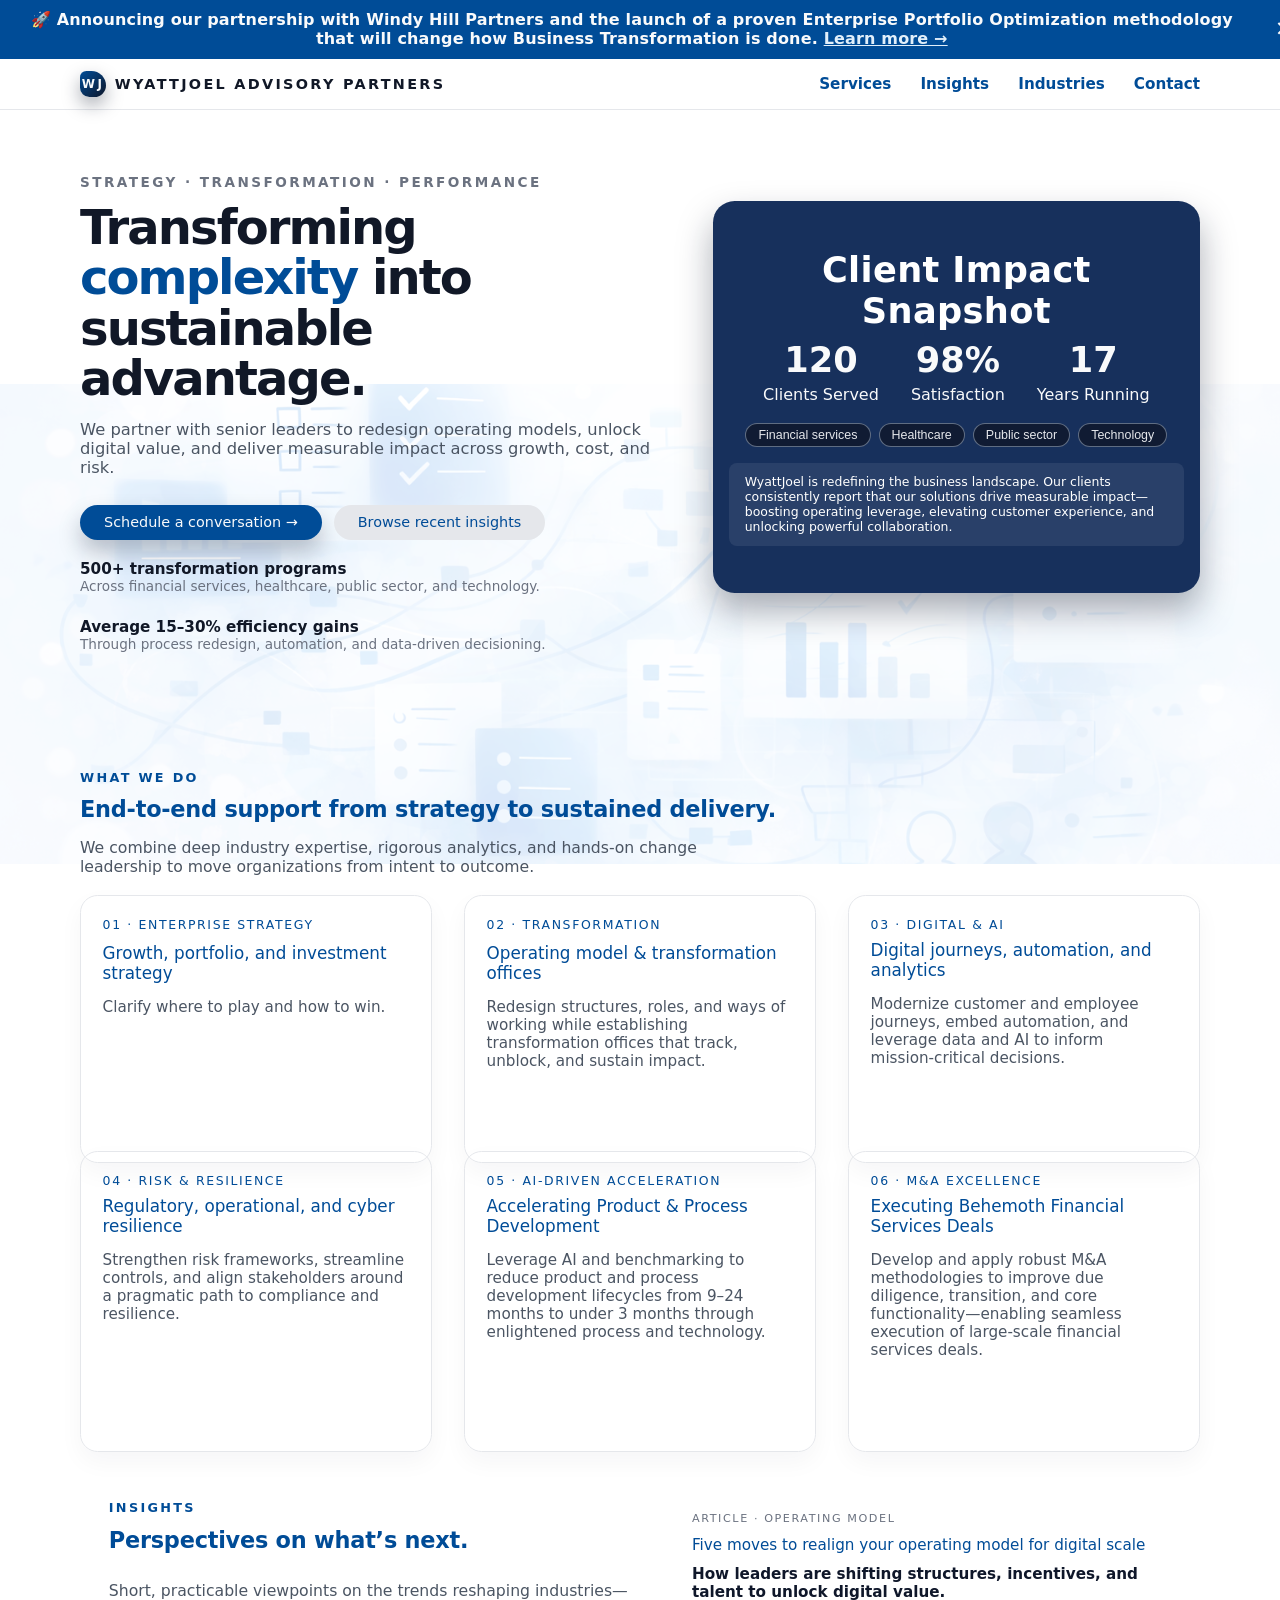
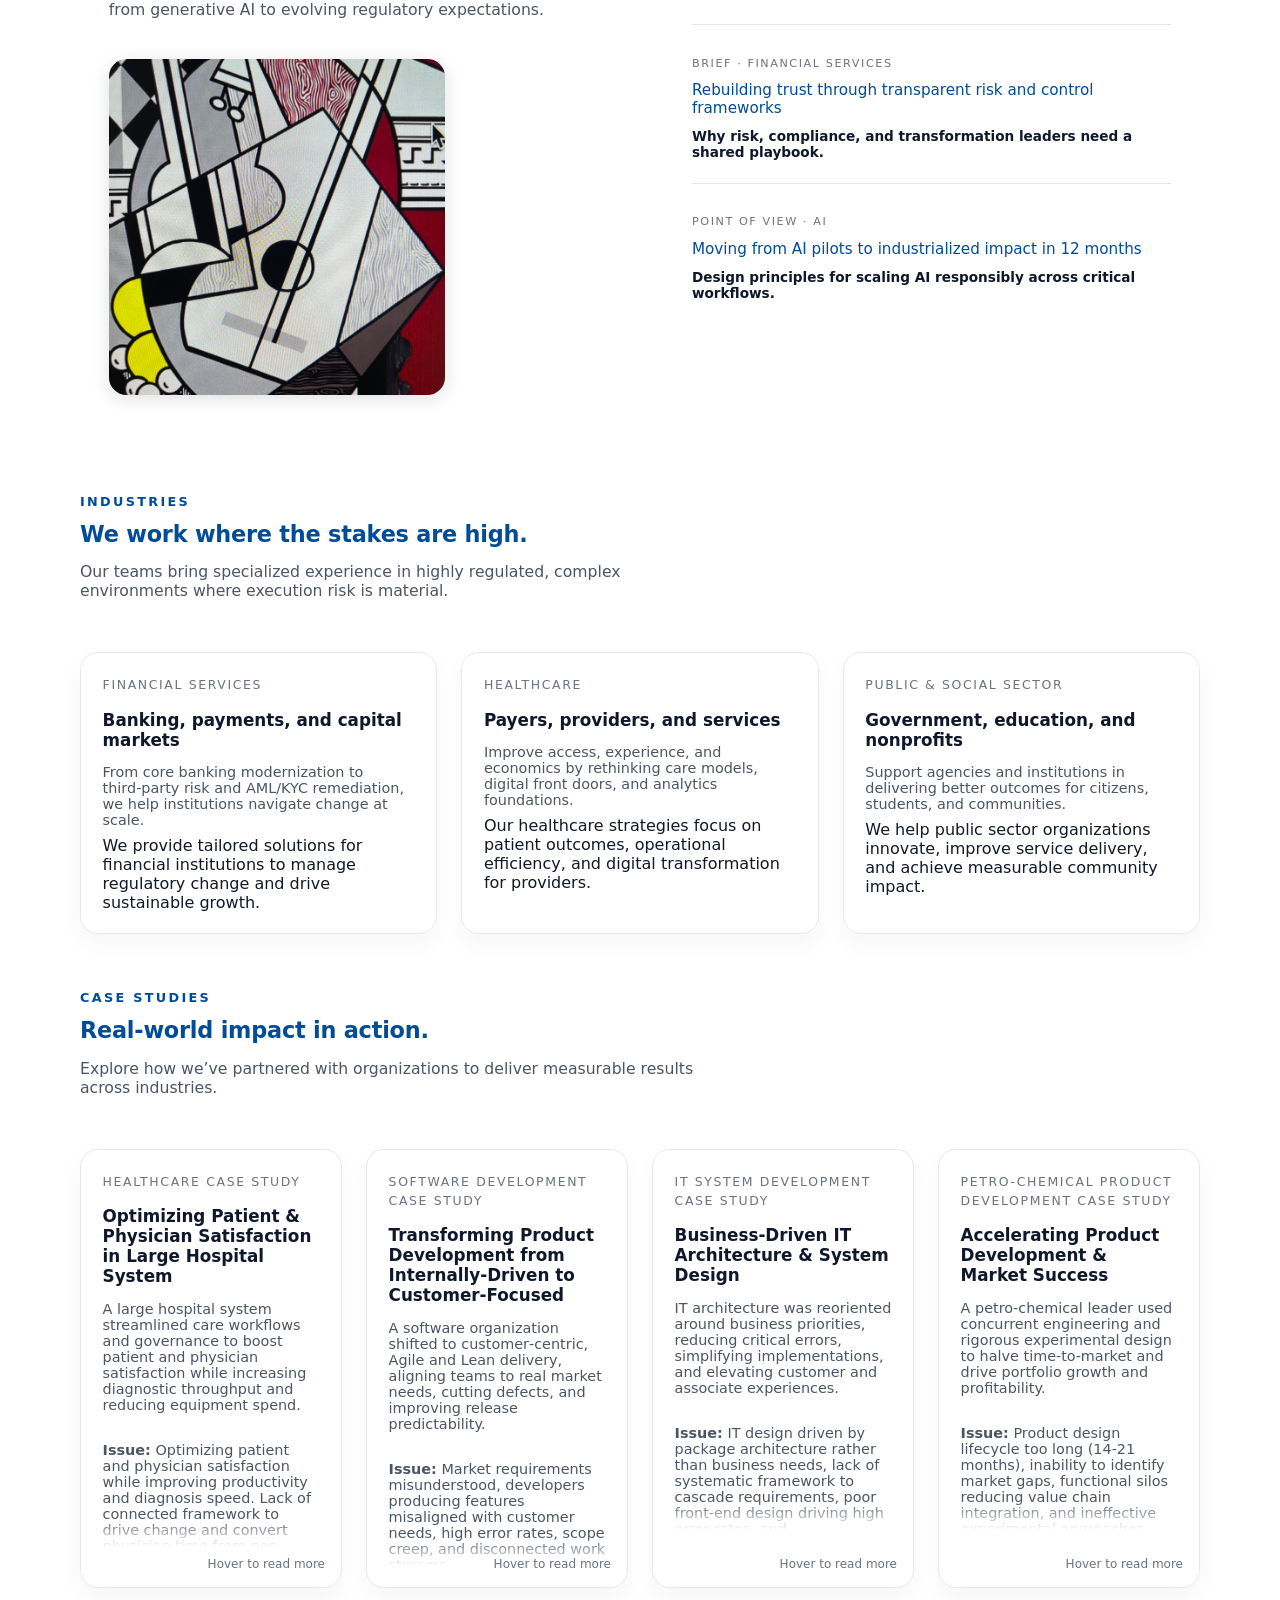
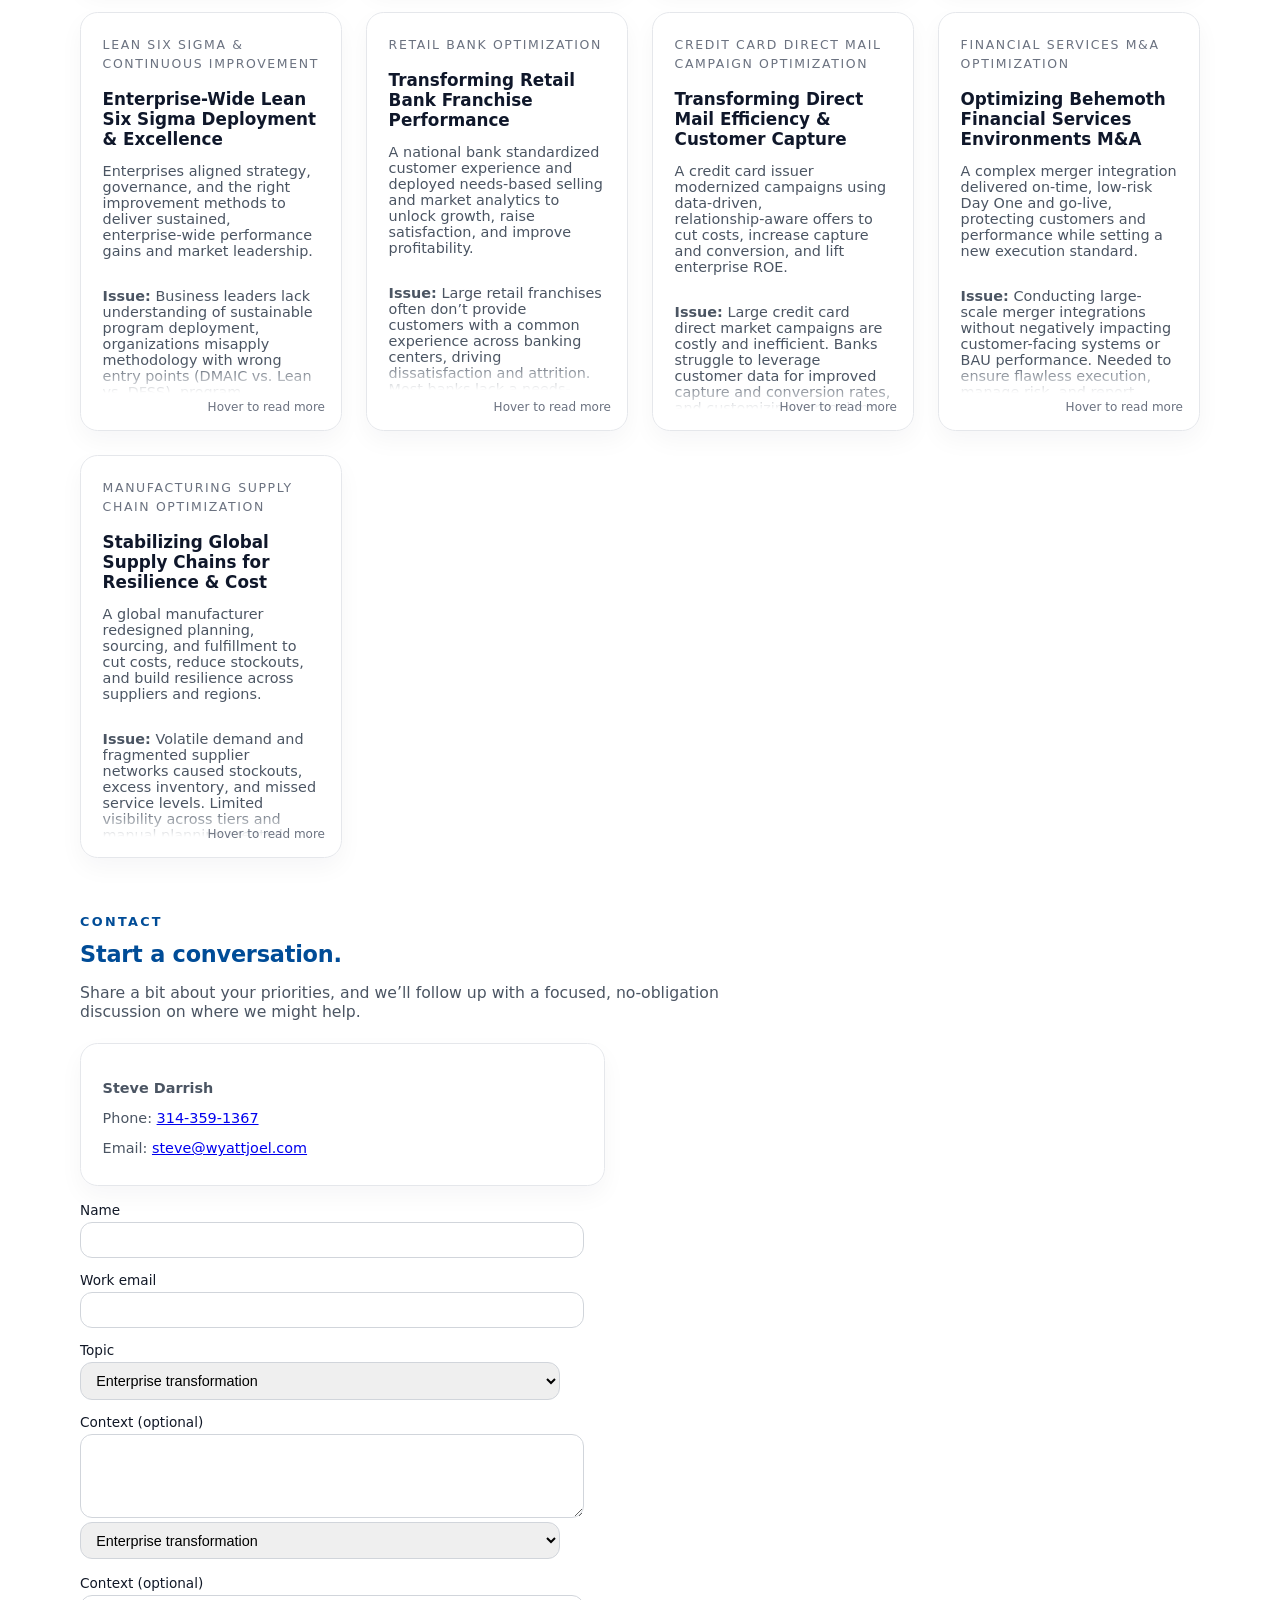
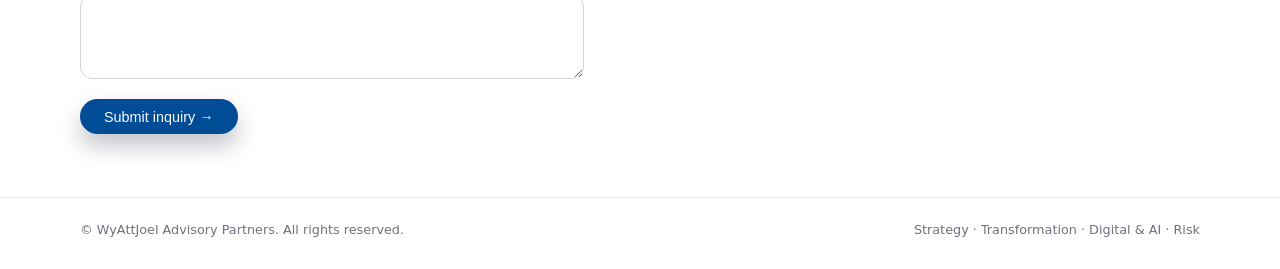
==== docs/index.html @ f2192e4a "Merge pull request #7 from stevedarrish-stack/copilot/find-website-banner Searching for website bann" ====
<!DOCTYPE html>
<html lang="en">
 <head>
 <meta charset="UTF-8" />
  <title>WyAttJoel Advisory Partners</title>
  <meta name="viewport" content="width=device-width, initial-scale=1" />
  <style>
                                                                                          .pill-menu {
                                                                                            position: absolute;
                                                                                            left: 50%;
                                                                                            transform: translateX(-50%);
                                                                                            top: 110%;
                                                                                            min-width: 180px;
                                                                                            max-width: 220px;
                                                                                            width: auto;
                                                                                            background: #e1effa;
                                                                                            color: #17305c;
                                                                                            font-size: 0.85rem;
                                                                                            padding: 0.7rem 1rem;
                                                                                            border-radius: 0.7rem;
                                                                                            box-shadow: 0 4px 16px rgba(15,23,42,0.10);
                                                                                            z-index: 10;
                                                                                            margin-top: 0.3rem;
                                                                                            white-space: normal;
                                                                                            word-break: break-word;
                                                                                            text-align: left;
                                                                                            display: none;
                                                                                          }
                                                                                      .pill-row > div {
                                                                                        position: relative !important;
                                                                                      }
                                          @media (max-width: 800px) {
                                            .client-impact-card {
                                              padding: 0.7rem 0.4rem !important;
                                              max-width: 98vw !important;
                                              font-size: 0.95rem !important;
                                            }
                                            .client-impact-card h2 {
                                              font-size: 1.3rem !important;
                                              margin-bottom: 0.3rem !important;
                                            }
                                            .impact-stats {
                                              gap: 1rem !important;
                                            }
                                            .impact-number {
                                              font-size: 1.3rem !important;
                                            }
                                            .impact-label {
                                              font-size: 0.85rem !important;
                                            }
                                            .client-impact-card p {
                                              font-size: 0.68rem !important;
                                              padding: 0.5rem 0.7rem !important;
                                            }
                                          }
                                      @media (max-width: 800px) {
                                        .nav-inner {
                                          flex-direction: column !important;
                                          align-items: flex-start !important;
                                        }
                                        .brand {
                                          margin-bottom: 0.5rem !important;
                                        }
                                        nav:not(.mobile-nav) {
                                          display: flex !important;
                                          flex-direction: row !important;
                                          width: 100vw !important;
                                          justify-content: flex-start !important;
                                          align-items: center !important;
                                          margin-bottom: 0.5rem !important;
                                          overflow-x: auto !important;
                                          white-space: nowrap !important;
                                          font-size: 0.85rem !important;
                                          padding: 0 0.2rem !important;
                                        }
                                        nav:not(.mobile-nav) a {
                                          display: inline-block !important;
                                          white-space: nowrap !important;
                                          margin-right: 1.1rem !important;
                                          margin-bottom: 0 !important;
                                          font-size: 0.95em !important;
                                        }
                                        nav:not(.mobile-nav) a:last-child {
                                          margin-right: 0 !important;
                                        }
                                        .mobile-nav-btn, .mobile-nav {
                                          display: none !important;
                                        }
                                      }
                                  @media (max-width: 800px) {
                                    .nav-inner {
                                      flex-direction: column !important;
                                      align-items: flex-start !important;
                                    }
                                    .brand {
                                      margin-bottom: 0.5rem !important;
                                    }
                                    .mobile-nav-btn {
                                      display: flex !important;
                                      margin-top: 0.2rem !important;
                                      margin-bottom: 0.7rem !important;
                                      align-self: flex-start !important;
                                      position: relative !important;
                                      z-index: 1101 !important;
                                    }
                                    .nav-inner > nav:not(.mobile-nav) {
                                      display: none !important;
                                    }
                                    .mobile-nav {
                                      display: none !important;
                                      flex-direction: column !important;
                                      width: 100vw !important;
                                      position: absolute !important;
                                      top: 100% !important;
                                      left: 0 !important;
                                      background: #fff !important;
                                      z-index: 1100 !important;
                                      box-shadow: 0 4px 16px rgba(15,23,42,0.10) !important;
                                      padding: 1.2rem 1.5rem 1.5rem 1.5rem !important;
                                    }
                                    .mobile-nav.open {
                                      display: flex !important;
                                    }
                                    .mobile-nav a {
                                      white-space: nowrap !important;
                                      display: block !important;
                                      margin-bottom: 1rem !important;
                                      font-size: 1.1rem !important;
                                    }
                                    .mobile-nav a:last-child {
                                      margin-bottom: 0 !important;
                                    }
                                    .mobile-nav-close {
                                      align-self: flex-end !important;
                                      margin-bottom: 1rem !important;
                                      font-size: 2rem !important;
                                      background: none !important;
                                      border: none !important;
                                      color: #004c97 !important;
                                      cursor: pointer !important;
                                    }
                                  }
                              @media (max-width: 800px) {
                                .nav-inner {
                                  flex-direction: column !important;
                                  align-items: flex-start !important;
                                }
                                .brand {
                                  margin-bottom: 0.5rem;
                                }
                                .mobile-nav-btn {
                                  display: flex !important;
                                  margin-top: 0.2rem;
                                  margin-bottom: 0.7rem;
                                  align-self: flex-start;
                                }
                                nav:not(.mobile-nav) {
                                  display: none !important;
                                }
                                .mobile-nav {
                                  display: flex !important;
                                  flex-direction: column;
                                  width: 100vw;
                                  position: absolute;
                                  top: 100%;
                                  left: 0;
                                  background: #fff;
                                  z-index: 1000;
                                  box-shadow: 0 4px 16px rgba(15,23,42,0.10);
                                  padding: 1.2rem 1.5rem 1.5rem 1.5rem;
                                }
                                .mobile-nav a {
                                  white-space: nowrap;
                                  display: block;
                                  margin-bottom: 1rem;
                                  font-size: 1.1rem;
                                }
                                .mobile-nav a:last-child {
                                  margin-bottom: 0;
                                }
                                .mobile-nav-close {
                                  align-self: flex-end;
                                  margin-bottom: 1rem;
                                  font-size: 2rem;
                                  background: none;
                                  border: none;
                                  color: #004c97;
                                  cursor: pointer;
                                }
                              }
                          @media (max-width: 800px) {
                            .nav-inner {
                              flex-direction: column !important;
                              align-items: flex-start !important;
                            }
                            .brand {
                              margin-bottom: 0.5rem;
                            }
                            .mobile-nav-btn {
                              display: flex !important;
                              margin-top: 0.2rem;
                              margin-bottom: 0.7rem;
                              align-self: flex-start;
                            }
                            nav:not(.mobile-nav) {
                              width: 100%;
                              margin-bottom: 0.5rem;
                            }
                            nav:not(.mobile-nav) a {
                              white-space: nowrap;
                              display: inline-block;
                              margin-right: 1.2rem;
                              margin-bottom: 0;
                            }
                            nav:not(.mobile-nav) a:last-child {
                              margin-right: 0;
                            }
                          }
                      /* Hamburger and mobile nav styles */
                      @media (max-width: 800px) {
                        .mobile-nav-btn {
                          display: flex;
                        }
                        .mobile-nav {
                          display: none;
                        }
                        .mobile-nav.open {
                          display: flex;
                        }
                      }
                      @media (min-width: 801px) {
                        .mobile-nav-btn,
                        .mobile-nav {
                          display: none !important;
                        }
                      }
                      .mobile-nav-btn {
                        display: none;
                        background: none;
                        border: none;
                        position: absolute;
                        right: 1.5rem;
                        top: 1.2rem;
                        z-index: 20;
                        flex-direction: column;
                        justify-content: center;
                        align-items: center;
                        width: 38px;
                        height: 38px;
                        cursor: pointer;
                      }
                      .mobile-nav-btn span {
                        display: block;
                        width: 26px;
                        height: 3px;
                        margin: 4px 0;
                        background: #004c97;
                        border-radius: 2px;
                        transition: 0.2s;
                      }
                      .mobile-nav {
                        display: none;
                        position: fixed;
                        top: 0;
                        right: 0;
                        width: 80vw;
                        max-width: 320px;
                        height: 100vh;
                        background: #fff;
                        box-shadow: -2px 0 18px rgba(15,23,42,0.13);
                        z-index: 100;
                        padding: 2.5rem 1.5rem 1.5rem 2rem;
                        flex-direction: column;
                        gap: 1.5rem;
                        animation: slideInNav 0.22s cubic-bezier(.4,0,.2,1);
                      }
                      .mobile-nav a {
                        color: #004c97;
                        font-size: 1.15rem;
                        font-weight: 600;
                        text-decoration: none;
                        margin-bottom: 1.2rem;
                        display: block;
                      }
                      .mobile-nav-close {
                        position: absolute;
                        top: 1.1rem;
                        right: 1.2rem;
                        background: none;
                        border: none;
                        font-size: 2rem;
                        color: #004c97;
                        cursor: pointer;
                      }
                      @keyframes slideInNav {
                        from { right: -100vw; opacity: 0; }
                        to { right: 0; opacity: 1; }
                      }
                  /* Desktop: Set Pers.jpg to 3.5in x 3.5in in INSIGHTS */
                  @media (min-width: 601px) {
                    .insights-pers-img {
                      width: 3.5in !important;
                      height: 3.5in !important;
                      max-width: 100%;
                      max-height: 100%;
                      border-radius: 1.1rem;
                      object-fit: cover;
                      box-shadow: 0 4px 18px rgba(15,23,42,0.13);
                      display: block;
                      margin-top: 1.1rem;
                      margin-bottom: 0.7rem;
                    }
                  }
              /* Mobile improvements for Client Impact Snapshot */
              @media (max-width: 600px) {
                .client-impact-card {
                  max-width: 380px !important;
                  min-width: 260px !important;
                  width: 90vw !important;
                  margin-left: auto !important;
                  margin-right: auto !important;
                  padding: 0.8rem 0.5rem !important;
                  box-sizing: border-box !important;
                  border-radius: 1.35rem !important;
                }
                .client-impact-card h2 {
                  font-size: 1.3rem !important;
                  padding: 0 0.2rem !important;
                }
                .impact-stats {
                  flex-direction: row !important;
                  gap: 1rem !important;
                  justify-content: center !important;
                  align-items: flex-start !important;
                }
                .pill-row {
                  flex-wrap: nowrap !important;
                  gap: 0.18rem !important;
                  justify-content: center !important;
                  overflow-x: auto !important;
                }
                .pill {
                  min-width: 60px !important;
                  max-width: 90px !important;
                  font-size: 0.62rem !important;
                  padding: 0.11rem 0.32rem !important;
                }
                .client-impact-card p,
                .client-impact-card .impact-label,
                .client-impact-card .impact-number {
                  font-size: 0.95rem !important;
                }
                .client-impact-card p:last-child {
                  font-size: 0.68rem !important;
                  line-height: 1.2 !important;
                  margin-top: 0.5rem !important;
                }
              }
          /* WHAT WE DO hover popup: match INSIGHTS style exactly */
          .whatwedo-hover-popup {
            display: none;
            position: absolute;
            left: 0;
            top: 100%;
            width: 100%;
            background: transparent;
            color: #17305c;
            font-size: 0.85rem;
            font-family: 'Inter', 'Segoe UI', Arial, sans-serif;
            font-weight: 400;
            padding: 0.7rem 1rem;
            border-radius: 0.7rem;
            box-shadow: 0 4px 16px rgba(15,23,42,0.10);
            z-index: 2;
            margin-top: 0.3rem;
            white-space: normal;
            word-break: break-word;
            text-align: left;
            text-transform: none !important;
            /* Remove all-caps, force sentence case */
            letter-spacing: normal !important;
          }
          .hover-col:hover .whatwedo-hover-popup,
          .hover-col:focus-within .whatwedo-hover-popup {
            display: block;
          }
      </footer>
          margin-top: 0.2rem;
        }
        .impact-actions {
          display: flex;
          gap: 1rem;
          margin-bottom: 1.1rem;
        }
        .impact-btn {
          background: #17305c;
          color: #f9fafb;
          border: none;
          border-radius: 0.7rem;
          padding: 0.6rem 1.2rem;
          font-size: 1rem;
          font-weight: 500;
          cursor: pointer;
          transition: background 0.15s;
          white-space: nowrap;
        }
        .impact-btn:hover, .impact-btn:focus {
          background: #25447a;
        }
        .client-impact-card p {
          font-size: 1rem;
          margin: 0.5rem 0 0 0;
          color: #e0eaff;
        }
    body {
      margin: 0;
      font-family: system-ui, -apple-system, BlinkMacSystemFont, "Segoe UI", sans-serif;
      background: transparent;
      color: #111827;
      -webkit-font-smoothing: antialiased;
    }
    /* Removed animated gradient background */
    header {
      position: sticky;
      top: 0;
      background: rgba(255,255,255,0.96);
      backdrop-filter: blur(12px);
      border-bottom: 1px solid #e5e7eb;
      z-index: 10;
    }
    .nav-inner {
      max-width: 1120px;
      margin: 0 auto;
      padding: 0.75rem 1.5rem;
      display: flex;
      justify-content: space-between;
      align-items: center;
      gap: 1rem;
    }






















    
    .brand {
      display: flex;
      align-items: center;
      gap: 0.55rem;
      font-size: 0.9rem;
      font-weight: 600;
      letter-spacing: .16em;
      text-transform: uppercase;
    }
    .brand-mark {
      width: 26px;
      height: 26px;
      border-radius: 30% 70% 55% 45%;
      background: linear-gradient(135deg, #004c97, #0f172a);
      display: flex;
      justify-content: center;
      align-items: center;
      color: #f9fafb;
      font-size: 0.75rem;
      font-weight: 700;
      box-shadow: 0 8px 18px rgba(15,23,42,0.35);
    }
    nav a {
      margin-left: 1.5rem;
      font-size: 0.95rem;
      color: #6b7280;
      text-decoration: none;
      position: relative;
      padding-bottom: 0.15rem;
    }
    nav a::after {
      content: "";
      position: absolute;
      left: 0; right: 0; bottom: 0;
      height: 2px;
      border-radius: 999px;
      background: #004c97;
      transform: scaleX(0);
      transform-origin: center;
      transition: transform 0.18s ease-out;
    }
    nav a:hover::after {
      transform: scaleX(1);
    }
    .shell {
      max-width: 1120px;
      margin: 0 auto;
      padding: 2.5rem 1.5rem 0.9rem;
    }
    .hero {
      display: grid;
      grid-template-columns: minmax(0, 3fr) minmax(260px, 2.5fr);
      gap: 3rem;
      align-items: center;
      margin-top: 1.5rem;
      margin-bottom: 0.06rem;
    }
    .eyebrow {
      font-size: 0.85rem;
      text-transform: uppercase;
      letter-spacing: .18em;
      color: #6b7280;
      margin-bottom: 0.75rem;
      font-weight: 600;
    }
    h1 {
      font-size: clamp(2.3rem, 4vw, 3rem);
      line-height: 1.05;
      letter-spacing: -0.04em;
      margin: 0 0 1rem;
    }
    h1 span {
      color: #004c97;
    }
    .hero p {
      color: #4b5563;
      font-size: 1.02rem;
      max-width: 36rem;
      margin-bottom: 1.75rem;
    }
    .btn-row {
      display: flex;
      flex-wrap: wrap;
      gap: 0.75rem;
      margin-bottom: 1.25rem;
    }
    .btn {
      border-radius: 999px;
      border: none;
      padding: 0.6rem 1.5rem;
      font-size: 0.9rem;
      font-weight: 500;
      cursor: pointer;
      display: inline-flex;
      align-items: center;
      gap: 0.35rem;
      transition: transform 0.12s ease-out, box-shadow 0.12s ease-out, background 0.12s ease-out;
      text-decoration: none;
    }
    .btn-primary {
      background: #004c97;
      color: #f9fafb;
      box-shadow: 0 12px 22px rgba(15,23,42,0.25);
    }
    .btn-primary:hover {
      transform: translateY(-1px);
      box-shadow: 0 18px 30px rgba(15,23,42,0.3);
      background: #00376f;
    }
    .btn-outline {
      background: transparent;
      border: 1px solid #cbd5e1;
      color: #111827;
    }
    .btn-outline:hover {
      background: #e5f0ff;
      border-color: #93c5fd;
      transform: translateY(-1px);
    }
    .hero-meta {
      display: flex;
      flex-wrap: wrap;
      gap: 1.5rem;
      font-size: 0.85rem;
      color: #6b7280;
    }
    .hero-meta strong {
      display: block;
      color: #111827;
      font-size: 0.95rem;
    }
    .hero-card {
      background: radial-gradient(circle at top, #e1effa 0, transparent 55%), #020617;
      color: #e5e7eb;
      border-radius: 1.35rem;
      padding: 1.75rem 1.6rem;
      box-shadow: 0 18px 35px rgba(15,23,42,0.35);
    }
    .hero-card h2 {
      font-size: 1.1rem;
      margin-bottom: 0.5rem;
      letter-spacing: .16em;
      text-transform: uppercase;
      color: #0f172a;
    }
    .hero-card-main {
      margin-bottom: 1rem;
    }
    .hero-card-main strong {
      font-size: 1.9rem;
      display: block;
      letter-spacing: -0.03em;
    }
    .hero-card-main span {
      font-size: 0.9rem;
      color: #9ca3af;
    }
    .pill-row {
      display: flex;
      flex-wrap: wrap;
      gap: 0.55rem;
      margin: 0.75rem 0 1.25rem;
    }
    .pill {
      border-radius: 999px;
      border: 1px solid rgba(148,163,184,0.6);
      padding: 0.25rem 0.75rem;
      font-size: 0.78rem;
      color: #e5e7eb;
      background: rgba(15,23,42,0.8);
    }
    .card-grid {
      display: grid;
      grid-template-columns: repeat(auto-fit, minmax(230px, 1fr));
      gap: 1.5rem;
      margin-top: 3.25rem;
    }
    .section-label {
      font-size: 0.8rem;
      letter-spacing: .18em;
      text-transform: uppercase;
      color: #6b7280;
      margin-bottom: 0.75rem;
      font-weight: 600;
    }
    .section-title {
      font-size: 1.4rem;
      margin-bottom: 0.75rem;
      letter-spacing: -0.01em;
      color: #004c97;
      font-weight: bold;
    }
    .section-lead {
      font-size: 0.98rem;
      color: #4b5563;
      max-width: 40rem;
      margin-bottom: 1.4rem;
    }
    .card {
      border-radius: 1.1rem;
      border: 1px solid #e5e7eb;
      padding: 1.3rem 1.35rem;
      background: transparent;
      box-shadow: 0 10px 24px rgba(15,23,42,0.04);
    }
    .card.case-study {
      position: relative;
      overflow: hidden;
      cursor: default;
    }
    .card.case-study .case-body {
      max-height: 7.5rem;
      overflow: hidden;
      transition: max-height 0.2s ease;
      -webkit-mask-image: linear-gradient(to bottom, black 75%, transparent 100%);
      mask-image: linear-gradient(to bottom, black 75%, transparent 100%);
    }
    .card.case-study:hover .case-body,
    .card.case-study:focus-within .case-body {
      max-height: none;
      -webkit-mask-image: none;
      mask-image: none;
    }
    .card.case-study .hover-indicator {
      position: absolute;
      right: 1rem;
      bottom: 1rem;
      font-size: 0.75rem;
      color: #6b7280;
    }
    .card h3 {
      font-size: 1.05rem;
      margin-bottom: 0.4rem;
      color: #0f172a;
    }
    .card p {
      font-size: 0.9rem;
      color: #4b5563;
      margin-bottom: 0.5rem;
    }
    .card span {
      font-size: 0.78rem;
      text-transform: uppercase;
      letter-spacing: .13em;
      color: #6b7280;
    }
    .insights {
      margin-top: 3.75rem;
      border-radius: 1.35rem;
      background: transparent;
      padding: 2rem 1.8rem;
    }
    .insights-grid {
      display: grid;
      grid-template-columns: minmax(0, 2.3fr) minmax(0, 2fr);
      gap: 2rem;
      align-items: flex-start;
    }
    .insight-item {
      padding: 0.75rem 0;
      border-bottom: 1px solid #e5e7eb;
      position: relative;
    }
    .insight-hover-desc {
      display: none;
      position: absolute;
      left: 0;
      top: 100%;
      width: 100%;
      background: #e1effa;
      color: #17305c;
      font-size: 0.85rem;
      padding: 0.7rem 1rem;
      border-radius: 0.7rem;
      box-shadow: 0 4px 16px rgba(15,23,42,0.10);
      z-index: 2;
      margin-top: 0.3rem;
      white-space: normal;
      word-break: break-word;
      text-align: left;
    }
    .insight-item:hover .insight-hover-desc,
    .insight-item:focus-within .insight-hover-desc {
      display: block;
    }
          .whatwedo-hover-popup {
            display: none !important;
            position: absolute !important;
            left: 0 !important;
            top: 100% !important;
            width: 100% !important;
            background: #e1effa !important;
            color: #17305c !important;
            font-size: 0.85rem !important;
            padding: 0.7rem 1rem !important;
            border-radius: 0.7rem !important;
            box-shadow: 0 4px 16px rgba(15,23,42,0.10) !important;
            z-index: 2 !important;
            margin-top: 0.3rem !important;
            white-space: normal !important;
            word-break: break-word !important;
            text-align: left !important;
            text-transform: none !important;
        }
        .hover-col:hover .whatwedo-hover-popup,
        .hover-col:focus-within .whatwedo-hover-popup {
            display: block !important;
        }
      text-align: left;
    }
    .industry-card:hover .industry-hover-desc,
    .industry-card:focus-within .industry-hover-desc {
      display: block;
    }
    .insight-item:last-child {
      border-bottom: none;
    }
    .insight-tag {
      font-size: 0.7rem;
      text-transform: uppercase;
      letter-spacing: .14em;
      color: #6b7280;
      margin-bottom: 0.2rem;
    }
    .insight-item h4 {
      font-size: 0.95rem;
      margin: 0 0 0.15rem;
      color: #0f172a;
    }
    .insight-item p {
      font-size: 0.85rem;
      color: #6b7280;
      margin: 0;
    }
    footer {
      border-top: 1px solid #e5e7eb;
      padding: 1.5rem 1.5rem 2rem;
      font-size: 0.8rem;
      color: #6b7280;
      margin-top: 3rem;
    }
    footer .footer-inner {
      max-width: 1120px;
      margin: 0 auto;
      display: flex;
      flex-wrap: wrap;
      justify-content: space-between;
      gap: 1rem;
      align-items: center;
    }
    @media (max-width: 800px) {
      .hero {
        grid-template-columns: minmax(0, 1fr);
      }
    }
  </style>
</head>
<body>
  <!-- New Product Announcement Banner -->
  <div id="announcement-banner" style="width:100%; background:#004c97; color:#f9fafb; text-align:center; padding:0.65rem 1rem; font-size:1rem; font-weight:600; letter-spacing:0.01em; position:relative; z-index:1000; display:flex; align-items:center; justify-content:center; gap:1rem;">
    <span>🚀 <strong>Announcing our partnership with Windy Hill Partners</strong> and the launch of a proven Enterprise Portfolio Optimization methodology that will change how Business Transformation is done. <a href="#contact" style="color:#e1effa; text-decoration:underline; font-weight:700;">Learn more →</a></span>
    <button onclick="document.getElementById('announcement-banner').style.display='none'" aria-label="Dismiss announcement" style="background:none; border:none; color:#f9fafb; font-size:1.3rem; cursor:pointer; line-height:1; padding:0 0.2rem; margin-left:0.5rem;">✕</button>
  </div>
  <!-- Background banner: image.png, 4in from top, 5in tall, full width, less vivid -->
  <div style="position:fixed; top:4in; left:0; width:100vw; height:5in; overflow:hidden; z-index:-1;">
    <img src="image.png" alt="Background Banner" style="width:100vw; height:5in; object-fit:cover; display:block; opacity:0.21;">
    <div style="position:absolute; top:0; left:0; width:100%; height:100%; background:white; opacity:0.18;"></div>
  </div>
<header>
  <div class="nav-inner" style="position:relative;">
    <div class="brand">
      <div class="brand-mark">WJ</div>
      WyattJoel Advisory Partners
    </div>
    <nav class="main-nav">
      <a href="#services" style="color:#004c97; font-weight:bold;">Services</a>
      <a href="#insights" style="color:#004c97; font-weight:bold;">Insights</a>
      <a href="#industries" style="color:#004c97; font-weight:bold;">Industries</a>
      <a href="#contact" style="color:#004c97; font-weight:bold;">Contact</a>
    </nav>
  </div>
</header>

<main class="shell">
  <section class="hero">
    <div>
      <div class="eyebrow">Strategy · Transformation · Performance</div>
      <h1>Transforming <span>complexity</span> into sustainable advantage.</h1>
      <p>
        We partner with senior leaders to redesign operating models, unlock digital value,
        and deliver measurable impact across growth, cost, and risk.
      </p>
      <div class="btn-row">
        <a href="#contact" class="btn btn-primary" style="background:#004c97; color:#f9fafb; border:none;">Schedule a conversation →</a>
        <a href="#insights" class="btn btn-outline" style="background:#e5e7eb; color:#004c97; border:none;">Browse recent insights</a>
      </div>
      <div class="hero-meta">
        <div>
          <strong>500+ transformation programs</strong>
          Across financial services, healthcare, public sector, and technology.
        </div>
        <div>
          <strong>Average 15–30% efficiency gains</strong>
          Through process redesign, automation, and data-driven decisioning.
        </div>
      </div>
    </div>
    <div class="client-impact-card" style="background: #17305c; color: #f9fafb; border-radius: 1.35rem; padding: 1.2rem 1rem; box-shadow: 0 18px 35px rgba(15,23,42,0.35); margin-bottom:2rem; text-align:center; max-width:540px; margin-left:auto; margin-right:auto; opacity:1;">
      <h2 style="text-align:center; font-size:2.2rem; margin-bottom:0.5rem; color:#e5e7eb; font-weight:700; background:transparent; letter-spacing:0.01em; filter:brightness(2.2);">Client Impact Snapshot</h2>
      <div class="impact-stats" style="display:flex; justify-content:center; gap:2rem; margin-bottom:1.2rem; text-align:center;">
        <div>
          <span class="impact-number" style="font-size:2.2rem; font-weight:700; display:block;">120</span>
          <span class="impact-label" style="display:block; font-size:1rem; margin-top:0.3rem;">Clients Served</span>
        </div>
        <div>
          <span class="impact-number" style="font-size:2.2rem; font-weight:700; display:block;">98%</span>
          <span class="impact-label" style="display:block; font-size:1rem; margin-top:0.3rem;">Satisfaction</span>
        </div>
        <div>
          <span class="impact-number" style="font-size:2.2rem; font-weight:700; display:block;">17</span>
          <span class="impact-label" style="display:block; font-size:1rem; margin-top:0.3rem;">Years Running</span>
        </div>
      </div>
        <div class="pill-row" style="display:flex; gap:0.5rem; justify-content:center; align-items:flex-start; flex-wrap:nowrap; margin-bottom:0.7rem; position:relative;">
          <div style="display:flex; flex-direction:column; align-items:center; position:relative;">
            <button class="pill" aria-haspopup="true" aria-expanded="false" aria-controls="pill-menu-1" tabindex="0" type="button">Financial services</button>
            <span class="pill-menu" id="pill-menu-1" role="menu" aria-label="Financial services details" style="display:none; position:absolute; left:50%; transform:translateX(-50%); top:110%; min-width:180px; max-width:220px; width:auto; background:#e1effa; color:#17305c; font-size:0.85rem; padding:0.7rem 1rem; border-radius:0.7rem; box-shadow:0 4px 16px rgba(15,23,42,0.10); z-index:10; margin-top:0.3rem; white-space:normal; word-break:break-word; text-align:left;">We help banks, insurers, and asset managers modernize operations, manage risk, and drive growth through digital transformation and regulatory expertise.</span>
          </div>
          <div style="display:flex; flex-direction:column; align-items:center; position:relative;">
            <button class="pill" aria-haspopup="true" aria-expanded="false" aria-controls="pill-menu-2" tabindex="0" type="button">Healthcare</button>
            <span class="pill-menu" id="pill-menu-2" role="menu" aria-label="Healthcare details" style="display:none; position:absolute; left:50%; transform:translateX(-50%); top:110%; min-width:180px; max-width:220px; width:auto; background:#e1effa; color:#17305c; font-size:0.85rem; padding:0.7rem 1rem; border-radius:0.7rem; box-shadow:0 4px 16px rgba(15,23,42,0.10); z-index:10; margin-top:0.3rem; white-space:normal; word-break:break-word; text-align:left;">Our healthcare work improves patient outcomes, streamlines care delivery, and enables providers to leverage data and technology for better results.</span>
          </div>
          <div style="display:flex; flex-direction:column; align-items:center; position:relative;">
            <button class="pill" aria-haspopup="true" aria-expanded="false" aria-controls="pill-menu-3" tabindex="0" type="button">Public sector</button>
            <span class="pill-menu" id="pill-menu-3" role="menu" aria-label="Public sector details" style="display:none; position:absolute; left:50%; transform:translateX(-50%); top:110%; min-width:180px; max-width:220px; width:auto; background:#e1effa; color:#17305c; font-size:0.85rem; padding:0.7rem 1rem; border-radius:0.7rem; box-shadow:0 4px 16px rgba(15,23,42,0.10); z-index:10; margin-top:0.3rem; white-space:normal; word-break:break-word; text-align:left;">We support government, education, and nonprofits in delivering better outcomes for citizens, students, and communities through innovation and efficiency.</span>
          </div>
          <div style="display:flex; flex-direction:column; align-items:center; position:relative;">
            <button class="pill" aria-haspopup="true" aria-expanded="false" aria-controls="pill-menu-4" tabindex="0" type="button">Technology</button>
            <span class="pill-menu" id="pill-menu-4" role="menu" aria-label="Technology details" style="display:none; position:absolute; left:50%; transform:translateX(-50%); top:110%; min-width:180px; max-width:220px; width:auto; background:#e1effa; color:#17305c; font-size:0.85rem; padding:0.7rem 1rem; border-radius:0.7rem; box-shadow:0 4px 16px rgba(15,23,42,0.10); z-index:10; margin-top:0.3rem; white-space:normal; word-break:break-word; text-align:left;">Our technology practice helps organizations harness automation, analytics, and AI to unlock new value, improve performance, and stay ahead of change.</span>
          </div>
        </div>
      <p style="font-size:0.78rem; margin-top:1rem; color:#fff; background:rgba(255,255,255,0.08); border-radius:0.5rem; padding:0.7rem 1rem; text-align:left; font-weight:400;">
        <span>WyattJoel is redefining the business landscape. Our clients consistently report that our solutions drive measurable impact—boosting operating leverage, elevating customer experience, and unlocking powerful collaboration.</span>
      </p>
</div>
      </p>
    </aside>
  </section>

  <section id="services" style="margin-top:1.6rem;">
    <div class="section-label" style="margin-bottom:0.7rem; color:#004c97; font-weight:bold;">WHAT WE DO</div>
    <div class="section-title" style="margin-bottom:0.7rem;">End‑to‑end support from strategy to sustained delivery.</div>
    <p class="section-lead" style="margin-bottom:1.2rem;">
      We combine deep industry expertise, rigorous analytics, and hands‑on change leadership
      to move organizations from intent to outcome.
    </p>
    <div style="display:flex; flex-wrap:wrap; gap:2rem; margin-bottom:2.2rem;">
      <div style="flex:1; min-width:280px; max-width:400px;">
        <article class="card" style="height:100%; margin-bottom:1.2rem;">
          <span style="margin-bottom:0.7rem; display:block; color:#004c97; font-weight:normal;">01 · <span style="color:#004c97; font-weight:normal;">Enterprise strategy</span></span>
          <h3 style="margin-top:0; margin-bottom:0.7rem; color:#004c97; font-weight:normal;">Growth, portfolio, and investment strategy</h3>
          <div class="hover-col" style="position:relative; cursor:pointer; max-width:320px; margin:0 auto; margin-bottom:0.5rem; text-align:left;">
            <span class="whatwedo-hover-popup">Align leadership on direction, and build executable roadmaps anchored in tangible value.</span>
            <p style="margin-bottom:0; font-size:0.95rem; max-width:320px; white-space:normal; overflow-wrap:break-word; text-align:left;">Clarify where to play and how to win.</p>
            <script>document.currentScript.parentElement.onmouseover=function(){this.querySelector('.insight-hover-desc').style.display='block'};document.currentScript.parentElement.onmouseout=function(){this.querySelector('.insight-hover-desc').style.display='none'};</script>
          </div>
        </article>
      </div>
      <div style="flex:1; min-width:280px; max-width:400px;">
        <article class="card" style="height:100%; margin-bottom:1.2rem;">
          <span style="margin-bottom:0.7rem; display:block; color:#004c97; font-weight:normal;">02 · <span style="color:#004c97; font-weight:normal;">Transformation</span></span>
          <h3 style="margin-top:0; margin-bottom:0.7rem; color:#004c97; font-weight:normal;">Operating model & transformation offices</h3>
          <div class="hover-col" style="position:relative; cursor:pointer; max-width:320px; margin:0 auto; margin-bottom:0.5rem; text-align:left;">
            <span class="whatwedo-hover-popup">Transformation offices help sustain impact and unblock progress.</span>
            <p style="font-size:0.95rem; max-width:320px; white-space:normal; overflow-wrap:break-word; margin-bottom:0.5rem; text-align:left;">Redesign structures, roles, and ways of working while establishing transformation offices that track, unblock, and sustain impact.</p>
            <script>document.currentScript.parentElement.onmouseover=function(){this.querySelector('.insight-hover-desc').style.display='block'};document.currentScript.parentElement.onmouseout=function(){this.querySelector('.insight-hover-desc').style.display='none'};</script>
          </div>
        </article>
      </div>
      <div style="flex:1; min-width:280px; max-width:400px;">
        <article class="card" style="height:100%; margin-bottom:1.2rem;">
          <span style="margin-bottom:0.5rem; display:block; color:#004c97; font-weight:normal;">03 · <span style="color:#004c97; font-weight:normal;">Digital & AI</span></span>
          <h3 style="margin-top:0; margin-bottom:0.5rem; color:#004c97; font-weight:normal;">Digital journeys, automation, and analytics</h3>
          <div class="hover-col" style="position:relative; cursor:pointer; max-width:320px; margin:0 auto; margin-bottom:0.5rem; text-align:left;">
            <span class="whatwedo-hover-popup">Digital transformation enables better decisions and improved performance.</span>
            <p style="font-size:0.95rem; max-width:320px; white-space:normal; overflow-wrap:break-word; margin-bottom:0.5rem; text-align:left;">Modernize customer and employee journeys, embed automation, and leverage data and AI to inform mission‑critical decisions.</p>
            <script>document.currentScript.parentElement.onmouseover=function(){this.querySelector('.insight-hover-desc').style.display='block'};document.currentScript.parentElement.onmouseout=function(){this.querySelector('.insight-hover-desc').style.display='none'};</script>
          </div>
        </article>
      </div>
      <div style="flex:1; min-width:280px; max-width:400px;">
        <article class="card" style="height:100%; margin-bottom:1.2rem;">
          <span style="margin-bottom:0.5rem; display:block; color:#004c97; font-weight:normal;">04 · <span style="color:#004c97; font-weight:normal;">Risk & resilience</span></span>
          <h3 style="margin-top:0; margin-bottom:0.5rem; color:#004c97; font-weight:normal;">Regulatory, operational, and cyber resilience</h3>
          <div class="hover-col" style="position:relative; cursor:pointer; max-width:320px; margin:0 auto; margin-bottom:0.5rem; text-align:left;">
            <span class="whatwedo-hover-popup">Resilience is built through strong frameworks and stakeholder alignment.</span>
            <p style="font-size:0.95rem; max-width:320px; white-space:normal; overflow-wrap:break-word; margin-bottom:0.5rem; text-align:left;">Strengthen risk frameworks, streamline controls, and align stakeholders around a pragmatic path to compliance and resilience.</p>
            <script>document.currentScript.parentElement.onmouseover=function(){this.querySelector('.insight-hover-desc').style.display='block'};document.currentScript.parentElement.onmouseout=function(){this.querySelector('.insight-hover-desc').style.display='none'};</script>
          </div>
        </article>
      </div>
      <div style="flex:1; min-width:280px; max-width:400px;">
        <article class="card" style="height:100%; margin-bottom:1.2rem;">
          <span style="margin-bottom:0.5rem; display:block; color:#004c97; font-weight:normal;">05 · <span style="color:#004c97; font-weight:normal;">AI-Driven Acceleration</span></span>
          <h3 style="margin-top:0; margin-bottom:0.5rem; color:#004c97; font-weight:normal;">Accelerating Product & Process Development</h3>
          <div class="hover-col" style="position:relative; cursor:pointer; max-width:320px; margin:0 auto; margin-bottom:0.5rem; text-align:left;">
            <span class="whatwedo-hover-popup">AI-powered benchmarking and process redesign enable organizations to dramatically accelerate innovation cycles, cut time-to-market, and achieve breakthrough results in both product and process development.</span>
            <p style="font-size:0.95rem; max-width:320px; white-space:normal; overflow-wrap:break-word; margin-bottom:0.5rem; text-align:left;">Leverage AI and benchmarking to reduce product and process development lifecycles from 9–24 months to under 3 months through enlightened process and technology.</p>
            <script>document.currentScript.parentElement.onmouseover=function(){this.querySelector('.insight-hover-desc').style.display='block'};document.currentScript.parentElement.onmouseout=function(){this.querySelector('.insight-hover-desc').style.display='none'};</script>
          </div>
        </article>
      </div>
      <div style="flex:1; min-width:280px; max-width:400px;">
        <article class="card" style="height:100%; margin-bottom:1.2rem;">
          <span style="margin-bottom:0.5rem; display:block; color:#004c97; font-weight:normal;">06 · <span style="color:#004c97; font-weight:normal;">M&A Excellence</span></span>
          <h3 style="margin-top:0; margin-bottom:0.5rem; color:#004c97; font-weight:normal;">Executing Behemoth Financial Services Deals</h3>
          <div class="hover-col" style="position:relative; cursor:pointer; max-width:320px; margin:0 auto; margin-bottom:0.5rem; text-align:left;">
            <span class="whatwedo-hover-popup">Our proven M&amp;A approach streamlines due diligence, accelerates transition, and ensures core operational continuity—empowering financial institutions to execute and integrate behemoth deals with confidence and speed.</span>
            <p style="font-size:0.95rem; max-width:320px; white-space:normal; overflow-wrap:break-word; margin-bottom:0.5rem; text-align:left;">Develop and apply robust M&A methodologies to improve due diligence, transition, and core functionality—enabling seamless execution of large-scale financial services deals.</p>
            <script>document.currentScript.parentElement.onmouseover=function(){this.querySelector('.insight-hover-desc').style.display='block'};document.currentScript.parentElement.onmouseout=function(){this.querySelector('.insight-hover-desc').style.display='none'};</script>
          </div>
        </article>
      </div>
    </div>
  </section>

  <section id="insights" class="insights" style="position:relative; overflow:hidden;">
      <div class="insights-grid" style="position:relative; z-index:1;">
        <div style="display:flex; flex-direction:column; align-items:flex-start;">
          <div class="section-label" style="color:#004c97; font-weight:bold;">INSIGHTS</div>
          <div class="section-title">Perspectives on what’s next.</div>
          <p class="section-lead">
            Short, practicable viewpoints on the trends reshaping industries—from generative AI
            to evolving regulatory expectations.
          </p>
          <img src="Pers.jpg" alt="WyattJoel Partner" class="insights-pers-img" style="width:141px; max-width:100%; height:auto; border-radius:1.1rem; margin-top:1.1rem; margin-bottom:0.7rem; box-shadow:0 4px 18px rgba(15,23,42,0.13); display:block;" />
        </div>
        <div>
          <div id="insights-list"></div>
          <div id="insights-fallback">
            <div class="insight-item" style="margin-bottom:1.2rem;">
              <div class="insight-tag" style="margin-bottom:0.7rem;">Article · Operating model</div>
              <h4 style="margin-top:0; margin-bottom:0.7rem; color:#004c97; font-weight:normal;">Five moves to realign your operating model for digital scale</h4>
              <p style="margin-bottom:0.7rem; font-size:0.95rem; color:#0f172a; font-weight:bold;">How leaders are shifting structures, incentives, and talent to unlock digital value.</p>
              <div class="insight-hover-desc" style="margin-top:0.7rem; font-size:0.95rem; color:#0f172a; font-weight:normal;">Discover actionable steps to help your organization adapt to digital transformation and stay ahead of industry changes.</div>
            </div>
            <div class="insight-item" style="margin-bottom:1.2rem;">
              <div class="insight-tag" style="margin-bottom:0.7rem;">Brief · Financial services</div>
              <h4 style="margin-top:0; margin-bottom:0.7rem; color:#004c97; font-weight:normal;">Rebuilding trust through transparent risk and control frameworks</h4>
              <p style="margin-bottom:0.7rem; color:#0f172a; font-weight:bold;">Why risk, compliance, and transformation leaders need a shared playbook.</p>
              <div class="insight-hover-desc" style="color:#0f172a; font-weight:normal;">Learn how transparency and collaboration can strengthen your risk management and foster long-term client trust.</div>
            </div>
            <div class="insight-item" style="margin-bottom:1.2rem;">
              <div class="insight-tag" style="margin-bottom:0.7rem;">Point of view · AI</div>
              <h4 style="margin-top:0; margin-bottom:0.7rem; color:#004c97; font-weight:normal;">Moving from AI pilots to industrialized impact in 12 months</h4>
              <p style="margin-bottom:0.7rem; color:#0f172a; font-weight:bold;">Design principles for scaling AI responsibly across critical workflows.</p>
              <div class="insight-hover-desc" style="color:#0f172a; font-weight:normal;">Explore proven methods for scaling AI initiatives and achieving measurable business outcomes quickly and responsibly.</div>
            </div>
          </div>
        </div>
      </div>

  </section>

  <section id="industries" style="margin-top:3.5rem;">
    <div class="section-label" style="color:#004c97; font-weight:bold;">Industries</div>
    <div class="section-title">We work where the stakes are high.</div>
    <p class="section-lead">
      Our teams bring specialized experience in highly regulated, complex environments where
      execution risk is material.
    </p>
    <div class="card-grid">
      <article class="card industry-card">
        <span>Financial services</span>
        <h3>Banking, payments, and capital markets</h3>
        <p>
          From core banking modernization to third‑party risk and AML/KYC remediation,
          we help institutions navigate change at scale.
        </p>
        <div class="industry-hover-desc">We provide tailored solutions for financial institutions to manage regulatory change and drive sustainable growth.</div>
      </article>
      <article class="card industry-card">
        <span>Healthcare</span>
        <h3>Payers, providers, and services</h3>
        <p>
          Improve access, experience, and economics by rethinking care models,
          digital front doors, and analytics foundations.
        </p>
        <div class="industry-hover-desc">Our healthcare strategies focus on patient outcomes, operational efficiency, and digital transformation for providers.</div>
      </article>
      <article class="card industry-card">
        <span>Public & social sector</span>
        <h3>Government, education, and nonprofits</h3>
        <p>
          Support agencies and institutions in delivering better outcomes for citizens,
          students, and communities.
        </p>
        <div class="industry-hover-desc">We help public sector organizations innovate, improve service delivery, and achieve measurable community impact.</div>
      </article>
    </div>
  </section>

  <section id="case-studies" style="margin-top:3.5rem;">
    <div class="section-label" style="color:#004c97; font-weight:bold;">Case Studies</div>
    <div class="section-title">Real-world impact in action.</div>
    <p class="section-lead">
      Explore how we’ve partnered with organizations to deliver measurable results across industries.
    </p>
    <div class="card-grid">
      <article class="card case-study" tabindex="0">
        <span>Healthcare Case Study</span>
        <h3>Optimizing Patient & Physician Satisfaction in Large Hospital System</h3>
        <p class="section-lead" style="margin-bottom:0.9rem;">
          A large hospital system streamlined care workflows and governance to boost patient and physician satisfaction while increasing diagnostic throughput and reducing equipment spend.
        </p>
        <div class="case-body">
          <p>
            <strong>Issue:</strong> Optimizing patient and physician satisfaction while improving productivity and diagnosis speed. Lack of connected framework to drive change and convert physician time from non-value to revenue-generating activities.
          </p>
          <p style="margin-top: 0.5rem;">
            <strong>Action:</strong> Linked initiatives to strategic priorities, uncovered process performance gaps, built dashboards, deployed governance, and aligned stakeholders from C-suite to frontline.
          </p>
          <p style="margin-top: 0.5rem; font-size: 0.85rem; color: #004c97; font-weight: 600;">
            33% MRI/CT throughput increase | $4.5M equipment savings (annually) | 30% patient satisfaction improvement | 23% physician satisfaction increase
          </p>
        </div>
        <div class="hover-indicator">Hover to read more</div>
      </article>
      <article class="card case-study" tabindex="0">
        <span>Software Development Case Study</span>
        <h3>Transforming Product Development from Internally-Driven to Customer-Focused</h3>
        <p class="section-lead" style="margin-bottom:0.9rem;">
          A software organization shifted to customer‑centric, Agile and Lean delivery, aligning teams to real market needs, cutting defects, and improving release predictability.
        </p>
        <div class="case-body">
          <p>
            <strong>Issue:</strong> Market requirements misunderstood, developers producing features misaligned with customer needs, high error rates, scope creep, and disconnected work streams.
          </p>
          <p style="margin-top: 0.5rem;">
            <strong>Action:</strong> Prioritized design requirements through customer segmentation, moved to Agile & Lean development, integrated concurrent engineering, built visualization systems for work streams, ensured rigorous testing, and committed to design elements as late as possible.
          </p>
          <p style="margin-top: 0.5rem; font-size: 0.85rem; color: #004c97; font-weight: 600;">
            Improved end-to-end cycle | On-time delivery | Reduced development costs | Higher user acceptance | Low post-launch error rates | Real-time market responsiveness
          </p>
        </div>
        <div class="hover-indicator">Hover to read more</div>
      </article>
      <article class="card case-study" tabindex="0">
        <span>IT System Development Case Study</span>
        <h3>Business-Driven IT Architecture & System Design</h3>
        <p class="section-lead" style="margin-bottom:0.9rem;">
          IT architecture was reoriented around business priorities, reducing critical errors, simplifying implementations, and elevating customer and associate experiences.
        </p>
        <div class="case-body">
          <p>
            <strong>Issue:</strong> IT design driven by package architecture rather than business needs, lack of systematic framework to cascade requirements, poor front-end design driving high error rates, and risk/compliance requirements not integrated into work processes.
          </p>
          <p style="margin-top: 0.5rem;">
            <strong>Action:</strong> Engaged business leaders in executive sessions to understand needs and gaps, focused design activity through qualitative scoring of requirements, cascaded functional requirements down to process levels, and flipped the change model to start and end with business leaders rather than IT.
          </p>
          <p style="margin-top: 0.5rem; font-size: 0.85rem; color: #004c97; font-weight: 600;">
            Reduced system error rates & eliminated Severity Classes 1&2 | Improved overall software performance | Increased customer & associate satisfaction | Decreased implementation complexity | Business-responsive systems
          </p>
        </div>
        <div class="hover-indicator">Hover to read more</div>
      </article>
      <article class="card case-study" tabindex="0">
        <span>Petro-Chemical Product Development Case Study</span>
        <h3>Accelerating Product Development & Market Success</h3>
        <p class="section-lead" style="margin-bottom:0.9rem;">
          A petro‑chemical leader used concurrent engineering and rigorous experimental design to halve time‑to‑market and drive portfolio growth and profitability.
        </p>
        <div class="case-body">
          <p>
            <strong>Issue:</strong> Product design lifecycle too long (14-21 months), inability to identify market gaps, functional silos reducing value chain integration, and ineffective experimental approaches missing critical factor interactions.
          </p>
          <p style="margin-top: 0.5rem;">
            <strong>Action:</strong> Leveraged concurrent engineering, DOE & QFD statistical methods to assess product gaps and manufacturing specs, conducted market segmentation analysis, assembled cross-functional teams of marketing, chemical, manufacturing engineers and R&D scientists focused on specific outcomes, and used Design of Experiments to uncover key effects and interactions.
          </p>
          <p style="margin-top: 0.5rem; font-size: 0.85rem; color: #004c97; font-weight: 600;">
            50%+ reduction in design lifecycle | Increased market share | Higher R&D pipeline adoption | Improved NPV | Higher development success rate | Improved revenue & operating costs | Enhanced product & process capability
          </p>
        </div>
        <div class="hover-indicator">Hover to read more</div>
      </article>
      <article class="card case-study" tabindex="0">
        <span>Lean Six Sigma & Continuous Improvement</span>
        <h3>Enterprise-Wide Lean Six Sigma Deployment & Excellence</h3>
        <p class="section-lead" style="margin-bottom:0.9rem;">
          Enterprises aligned strategy, governance, and the right improvement methods to deliver sustained, enterprise‑wide performance gains and market leadership.
        </p>
        <div class="case-body">
          <p>
            <strong>Issue:</strong> Business leaders lack understanding of sustainable program deployment, organizations misapply methodology with wrong entry points (DMAIC vs. Lean vs. DFSS), program entitlement undermines execution, and incorrect financial benefit positioning drives failure.
          </p>
          <p style="margin-top: 0.5rem;">
            <strong>Action:</strong> Facilitated cross-LOB strategy workshops using Hoshin Kanri to align organization and link human capital to business goals, matched improvement approach to organizational context and problem type, built robust PMOs and governance, deployed experienced Lean Six Sigma leadership teams, and ensured proper financial benefit calculation.
          </p>
          <p style="margin-top: 0.5rem; font-size: 0.85rem; color: #004c97; font-weight: 600;">
            Billions in documented improvement | CAT stock $55→$95/share | GE, Microsoft, JPMorgan Chase sector leadership | Companies outperforming Dow Jones | Quality & speed improvements | Enhanced customer alignment
          </p>
        </div>
        <div class="hover-indicator">Hover to read more</div>
      </article>
      <article class="card case-study" tabindex="0">
        <span>Retail Bank Optimization</span>
        <h3>Transforming Retail Bank Franchise Performance</h3>
        <p class="section-lead" style="margin-bottom:0.9rem;">
          A national bank standardized customer experience and deployed needs‑based selling and market analytics to unlock growth, raise satisfaction, and improve profitability.
        </p>
        <div class="case-body">
          <p>
            <strong>Issue:</strong> Large retail franchises often don’t provide customers with a common experience across banking centers, driving dissatisfaction and attrition. Most banks lack a needs-based, customer-centric selling model, leading to missed opportunities and mismatched products. Sales goals are set based on historical performance rather than market data, and leadership support is applied uniformly, sub-optimizing market potential.
          </p>
          <p style="margin-top: 0.5rem;">
            <strong>Action:</strong> Designed and deployed an enterprise-level “Selling the Bank of America Way” playbook, engineered customer experience, deployed needs-based selling tools across 5700 branches, developed market capability algorithms, leveraged market demand models for goal setting, and customized product mix and sales targets by region.
          </p>
          <p style="margin-top: 0.5rem; font-size: 0.85rem; color: #004c97; font-weight: 600;">
            <strong>Impact:</strong> Moved the Bank from under $15B to $22B gross profit. Standardized selling routines, increased customer satisfaction, and reduced defections. Aggregate sales up 23% over 3 years, cross-sales ratio from 2.1 to 3.6, aggregate sales up 16%. Modeled store performance for higher market penetration and optimized leadership time allocation.
          </p>
        </div>
        <div class="hover-indicator">Hover to read more</div>
      </article>
      <article class="card case-study" tabindex="0">
        <span>Credit Card Direct Mail Campaign Optimization</span>
        <h3>Transforming Direct Mail Efficiency & Customer Capture</h3>
        <p class="section-lead" style="margin-bottom:0.9rem;">
          A credit card issuer modernized campaigns using data‑driven, relationship‑aware offers to cut costs, increase capture and conversion, and lift enterprise ROE.
        </p>
        <div class="case-body">
          <p>
            <strong>Issue:</strong> Large credit card direct market campaigns are costly and inefficient. Banks struggle to leverage customer data for improved capture and conversion rates, and customizing campaigns is expensive with low ROI. Significant efficiency savings are needed to fund growth in the credit card space.
          </p>
          <p style="margin-top: 0.5rem;">
            <strong>Action:</strong> Moved from indiscriminate push offers to real-time, relationship-based offers using a prospect database and offer repository. Shifted to menu-driven, attribute-focused campaigns targeting customers by relationship, affinity, price sensitivity, and product interest. Reduced mailings per customer, increased capture and conversion rates, and coordinated cross-channel distribution for improved efficiency.
          </p>
          <p style="margin-top: 0.5rem; font-size: 0.85rem; color: #004c97; font-weight: 600;">
            <strong>Impact:</strong> $953M NPV in marketing cost reduction over 5 years (six channels), ROE up 7%, customer delight up 7%, direct mail costs down 8%, cost to acquire accounts down 11%, attrition from highest to lowest in industry, micro-segmentation strategy replicated across enterprise.
          </p>
        </div>
        <div class="hover-indicator">Hover to read more</div>
      </article>
      <article class="card case-study" tabindex="0">
        <span>Financial Services M&A Optimization</span>
        <h3>Optimizing Behemoth Financial Services Environments M&A</h3>
        <p class="section-lead" style="margin-bottom:0.9rem;">
          A complex merger integration delivered on‑time, low‑risk Day One and go‑live, protecting customers and performance while setting a new execution standard.
        </p>
        <div class="case-body">
          <p>
            <strong>Issue:</strong> Conducting large-scale merger integrations without negatively impacting customer-facing systems or BAU performance. Needed to ensure flawless execution, manage risk, and report progress to stakeholders while avoiding business loss or reputational damage.
          </p>
          <p style="margin-top: 0.5rem;">
            <strong>Action:</strong> Ran parallel current-state analysis, identified redundant systems, built risk frameworks, and prioritized operational gaps. Developed project charters, held cross-functional workshops to uncover dependencies and risks, and executed projects through professional change managers with robust financial and communication routines.
          </p>
          <p style="margin-top: 0.5rem; font-size: 0.85rem; color: #004c97; font-weight: 600;">
            <strong>Impact:</strong> Completed Day One and go-live events with minimal critical errors. Key risks mitigated, customer satisfaction improved, and transitions became PR opportunities. Integrations finished on time and within budget, setting a new standard for post-merger re-engineering.
          </p>
        </div>
        <div class="hover-indicator">Hover to read more</div>
      </article>
      <article class="card case-study" tabindex="0">
        <span>Manufacturing Supply Chain Optimization</span>
        <h3>Stabilizing Global Supply Chains for Resilience & Cost</h3>
        <p class="section-lead" style="margin-bottom:0.9rem;">
          A global manufacturer redesigned planning, sourcing, and fulfillment to cut costs, reduce stockouts, and build resilience across suppliers and regions.
        </p>
        <div class="case-body">
          <p>
            <strong>Issue:</strong> Volatile demand and fragmented supplier networks caused stockouts, excess inventory, and missed service levels. Limited visibility across tiers and manual planning created delays and cost overruns.
          </p>
          <p style="margin-top: 0.5rem;">
            <strong>Action:</strong> Implemented S&OP discipline, built a multi‑tier control tower, consolidated suppliers, introduced parametric safety stocks, and automated replenishment with predictive analytics.
          </p>
          <p style="margin-top: 0.5rem; font-size: 0.85rem; color: #004c97; font-weight: 600;">
            18% inventory reduction | 27% stockout decrease | 9% logistics cost savings | 12% lead‑time improvement | Tier‑2/3 visibility established
          </p>
        </div>
        <div class="hover-indicator">Hover to read more</div>
      </article>
    </div>
  </section>

  <section id="contact" style="margin-top:3.5rem;">
    <div class="section-label" style="text-align:left; color:#004c97; font-weight:bold;">Contact</div>
    <div class="section-title" style="text-align:left;">Start a conversation.</div>
    <p class="section-lead" style="text-align:left;">
      Share a bit about your priorities, and we’ll follow up with a focused, no‑obligation discussion
      on where we might help.
    </p>
    <div class="card" style="max-width:480px; margin:1rem 0; text-align:left;">
      <p style="margin-bottom:0.2rem;"><strong>Steve Darrish</strong></p>
      <p style="margin-bottom:0.2rem;">Phone: <a href="tel:3143591367">314-359-1367</a></p>
      <p>Email: <a href="mailto:steve@wyattjoel.com">steve@wyattjoel.com</a></p>
    </div>
    <form id="contact-form" style="max-width:480px;">
      <div style="margin-bottom:0.9rem;">
        <label for="name" style="display:block;font-size:0.85rem;margin-bottom:0.25rem;">Name</label>
        <input id="name" name="name" type="text" required
               style="width:100%;padding:0.55rem 0.7rem;border-radius:0.75rem;border:1px solid #d1d5db;font-size:0.9rem;" />
      </div>
      <div style="margin-bottom:0.9rem;">
        <label for="email" style="display:block;font-size:0.85rem;margin-bottom:0.25rem;">Work email</label>
        <input id="email" name="email" type="email" required
               style="width:100%;padding:0.55rem 0.7rem;border-radius:0.75rem;border:1px solid #d1d5db;font-size:0.9rem;" />
      </div>
      <div style="margin-bottom:0.9rem;">
        <label for="topic" style="display:block;font-size:0.85rem;margin-bottom:0.25rem;">Topic</label>
        <select id="topic" name="topic" style="width:100%;padding:0.55rem 0.7rem;border-radius:0.75rem;border:1px solid #d1d5db;font-size:0.9rem;">
          <option>Enterprise transformation</option>
          <option>Digital & AI</option>
          <option>Risk, compliance, and controls</option>
          <option>Cost and productivity</option>
          <option>Other</option>
        </select>
      </div>
      <div style="margin-bottom:1rem;">
        <label for="message" style="display:block;font-size:0.85rem;margin-bottom:0.25rem;">Context (optional)</label>
        <textarea id="message" name="message" rows="4"
                  style="width:100%;padding:0.55rem 0.7rem;border-radius:0.75rem;border:1px solid #d1d5db;font-size:0.9rem;"></textarea>
        <select id="topic" name="topic" style="width:100%;padding:0.55rem 0.7rem;border-radius:0.75rem;border:1px solid #d1d5db;font-size:0.9rem;">
          <option>Enterprise transformation</option>
          <option>Digital & AI</option>
          <option>Risk, compliance, and controls</option>
          <option>Cost and productivity</option>
          <option>Other</option>
        </select>
      </div>
      <div style="margin-bottom:1rem;">
        <label for="message" style="display:block;font-size:0.85rem;margin-bottom:0.25rem;">Context (optional)</label>
        <textarea id="message" name="message" rows="4"
                  style="width:100%;padding:0.55rem 0.7rem;border-radius:0.75rem;border:1px solid #d1d5db;font-size:0.9rem;"></textarea>
      </div>
      <button type="submit" class="btn btn-primary">Submit inquiry →</button>
    </form>
  </section>
</main>

<script>
  (function(){
    const listEl = document.getElementById('insights-list');
    const fallbackEl = document.getElementById('insights-fallback');
    if (listEl) {
      fetch('insights.json', { cache: 'no-store' })
        .then(r => {
          if (!r.ok) throw new Error('Failed to load insights');
          return r.json();
        })
        .then(items => {
          if (!Array.isArray(items) || items.length === 0) return;
          const frag = document.createDocumentFragment();
          items.forEach(item => {
            const wrap = document.createElement('div');
            wrap.className = 'insight-item';
            const tag = document.createElement('div');
            tag.className = 'insight-tag';
            tag.textContent = `${item.type || 'Article'} · ${item.category || 'General'}`;
            const h4 = document.createElement('h4');
            h4.textContent = item.title || '';
            const p = document.createElement('p');
            p.textContent = item.summary || '';
            wrap.appendChild(tag);
            wrap.appendChild(h4);
            wrap.appendChild(p);
            // Add hover description
            const hoverDesc = document.createElement('div');
            hoverDesc.className = 'insight-hover-desc';
            hoverDesc.textContent =
              item.hoverDesc ||
              'Read more for actionable insights and practical steps to address this topic.';
            wrap.appendChild(hoverDesc);
            frag.appendChild(wrap);
          });
          listEl.appendChild(frag);
          if (fallbackEl) fallbackEl.style.display = 'none';
        })
        .catch(() => {
          // Keep fallback visible on error
        });
    }
    // Contact form AJAX submit (Flask-compatible JSON)
    const contactForm = document.getElementById('contact-form');
    if (contactForm) {
      contactForm.onsubmit = async function(e) {
        e.preventDefault();
        const formData = new FormData(contactForm);
        const data = Object.fromEntries(formData.entries());
        try {
          const res = await fetch('https://new-site-wyattjoel-2.onrender.com/inquiry', {
            method: 'POST',
            headers: { 'Content-Type': 'application/json' },
            body: JSON.stringify(data)
          });
          if (res.ok) {
            alert('Thank you! We received your inquiry.');
            contactForm.reset();
          } else {
            const errorText = await res.text();
            alert('Inquiry form error: ' + res.status + ' ' + res.statusText + '\n' + (errorText || '[No error details returned]') + '\nURL: ' + res.url + '\nHeaders: ' + JSON.stringify([...res.headers]));
          }
        }
        } catch (err) {
          alert('Inquiry form fetch exception: ' + (err && err.message ? err.message : err));
        }
      };
    }
  })();
</script>
  <div style="color:transparent; font-size:0; height:0; overflow:hidden;">
  // Enable pill popups on tap/click for mobile
  document.addEventListener('DOMContentLoaded', function() {
    var pills = document.querySelectorAll('.pill');
    pills.forEach(function(pill) {
      pill.addEventListener('click', function(e) {
        // Only trigger on touch/click, not on desktop hover
        var popup = pill.querySelector('.pill-hover');
        if (!popup) return;
        // If already visible, hide it
        var isVisible = popup.style.display === 'block';
        // Hide all other pill popups
        document.querySelectorAll('.pill-hover').forEach(function(ph) {
          ph.style.display = 'none';
        });
        // Toggle this one
        popup.style.display = isVisible ? 'none' : 'block';
        // Prevent scrolling on mobile when popup is open
        if (!isVisible && window.innerWidth <= 600) {
          e.stopPropagation();
        }
      });
    });
    // Hide pill popups when clicking elsewhere
    document.addEventListener('click', function(e) {
      if (!e.target.classList.contains('pill')) {
        document.querySelectorAll('.pill-hover').forEach(function(ph) {
          ph.style.display = 'none';
        });
      }
    });
  });
  </div>

<!--
================ Flask Backend Example for Inquiry Form ================

Save this as app.py and run with: python app.py


from flask import Flask, request, jsonify
import sqlite3
from datetime import datetime
# Email notification imports
import smtplib
from email.message import EmailMessage
from flask_cors import CORS  # <-- Add this import


app = Flask(__name__)
CORS(app, origins=["https://wyattjoeladvisorypartners.com"])  # <-- Enable CORS for your domain
DB_PATH = 'inquiries.db'

def init_db():
    conn = sqlite3.connect(DB_PATH)
    c = conn.cursor()
    c.execute('''
        CREATE TABLE IF NOT EXISTS inquiries (
            id INTEGER PRIMARY KEY AUTOINCREMENT,
            name TEXT,
            email TEXT,
            topic TEXT,
            message TEXT,
            submitted_at TEXT
        )
    ''')
    conn.commit()
    conn.close()

def send_email_notification(name, email, topic, message, submitted_at):
    # Configure your SMTP server and credentials here
    SMTP_SERVER = 'smtp.gmail.com'  # e.g., 'smtp.gmail.com'
    SMTP_PORT = 587
    SMTP_USER = 'steve@wyattjoel.com'  # Your Gmail address
    SMTP_PASS = 'YOUR_APP_PASSWORD'    # Your Gmail app password
    TO_EMAIL = 'steve@wyattjoel.com'

    msg = EmailMessage()
    msg['Subject'] = f'New Inquiry from {name} ({email})'
    msg['From'] = SMTP_USER
    msg['To'] = TO_EMAIL
    msg.set_content(f'''
New inquiry received:

Name: {name}
Email: {email}
Topic: {topic}
Message: {message}
Submitted at: {submitted_at}
''')

    try:
        with smtplib.SMTP(SMTP_SERVER, SMTP_PORT) as server:
            server.starttls();
            server.login(SMTP_USER, SMTP_PASS);
            server.send_message(msg);
    except Exception as e:
        print('Failed to send email:', e);

@app.route('/inquiry', methods=['POST'])
def inquiry():
    data = request.get_json();
    name = data.get('name', '');
    email = data.get('email', '');
    topic = data.get('topic', '');
    message = data.get('message', '');
    submitted_at = datetime.utcnow().isoformat();

    conn = sqlite3.connect(DB_PATH);
    c = conn.cursor();
    c.execute('''
        INSERT INTO inquiries (name, email, topic, message, submitted_at)
        VALUES (?, ?, ?, ?, ?)
    ''', (name, email, topic, message, submitted_at));
    conn.commit();
    conn.close();

    # Send email notification
    send_email_notification(name, email, topic, message, submitted_at);

    return jsonify({'status': 'success'}), 200;

if __name__ == '__main__':
    init_db();
    app.run(debug=True);

# ===================
# Instructions:
# 1. Replace SMTP_USER and SMTP_PASS with your Gmail address and app password.
#    (For Gmail, you may need to enable 2FA and create an app password.)
# 2. If not using Gmail, update SMTP_SERVER, SMTP_PORT, and credentials for your provider.
# 3. The notification will be sent to steve@wyattjoel.com on every inquiry.
# ===================
=======================================================================
-->
<footer>
  <div class="footer-inner">
    <div>© WyAttJoel Advisory Partners. All rights reserved.</div>
    <div>Strategy · Transformation · Digital & AI · Risk</div>
  </div>
</footer>

<script>
// Pill hover/tap/focus popup for Client Impact Snapshot
// Pill hover/tap/focus popup for Client Impact Snapshot
(function(){
  var pills = document.querySelectorAll('.pill');
  var menus = document.querySelectorAll('.pill-menu');
  function hideAllMenus() {
    menus.forEach(function(menu) {
      menu.style.display = 'none';
    });
    pills.forEach(function(pill) {
      pill.setAttribute('aria-expanded', 'false');
    });
  }
  // Use same code for desktop and mobile: show popup on hover, focus, and click/tap
  pills.forEach(function(pill, idx) {
    var menu = menus[idx];
    pill.addEventListener('mouseenter', function() {
      hideAllMenus();
      menu.style.display = 'block';
      pill.setAttribute('aria-expanded', 'true');
    });
    pill.addEventListener('mouseleave', function() {
      menu.style.display = 'none';
      pill.setAttribute('aria-expanded', 'false');
    });
    pill.addEventListener('focus', function() {
      hideAllMenus();
      menu.style.display = 'block';
      pill.setAttribute('aria-expanded', 'true');
    });
    pill.addEventListener('blur', function() {
      menu.style.display = 'none';
      pill.setAttribute('aria-expanded', 'false');
    });
    pill.addEventListener('click', function(e) {
      e.stopPropagation();
      if (menu.style.display === 'block') {
        menu.style.display = 'none';
        pill.setAttribute('aria-expanded', 'false');
      } else {
        hideAllMenus();
        menu.style.display = 'block';
        pill.setAttribute('aria-expanded', 'true');
      }
    });
  });
  document.addEventListener('click', function(e) {
    // Only hide popups if click is outside both pill and popup
    if (!e.target.classList.contains('pill') && !e.target.classList.contains('pill-menu')) {
      hideAllMenus();
    }
  });
})();
</script>
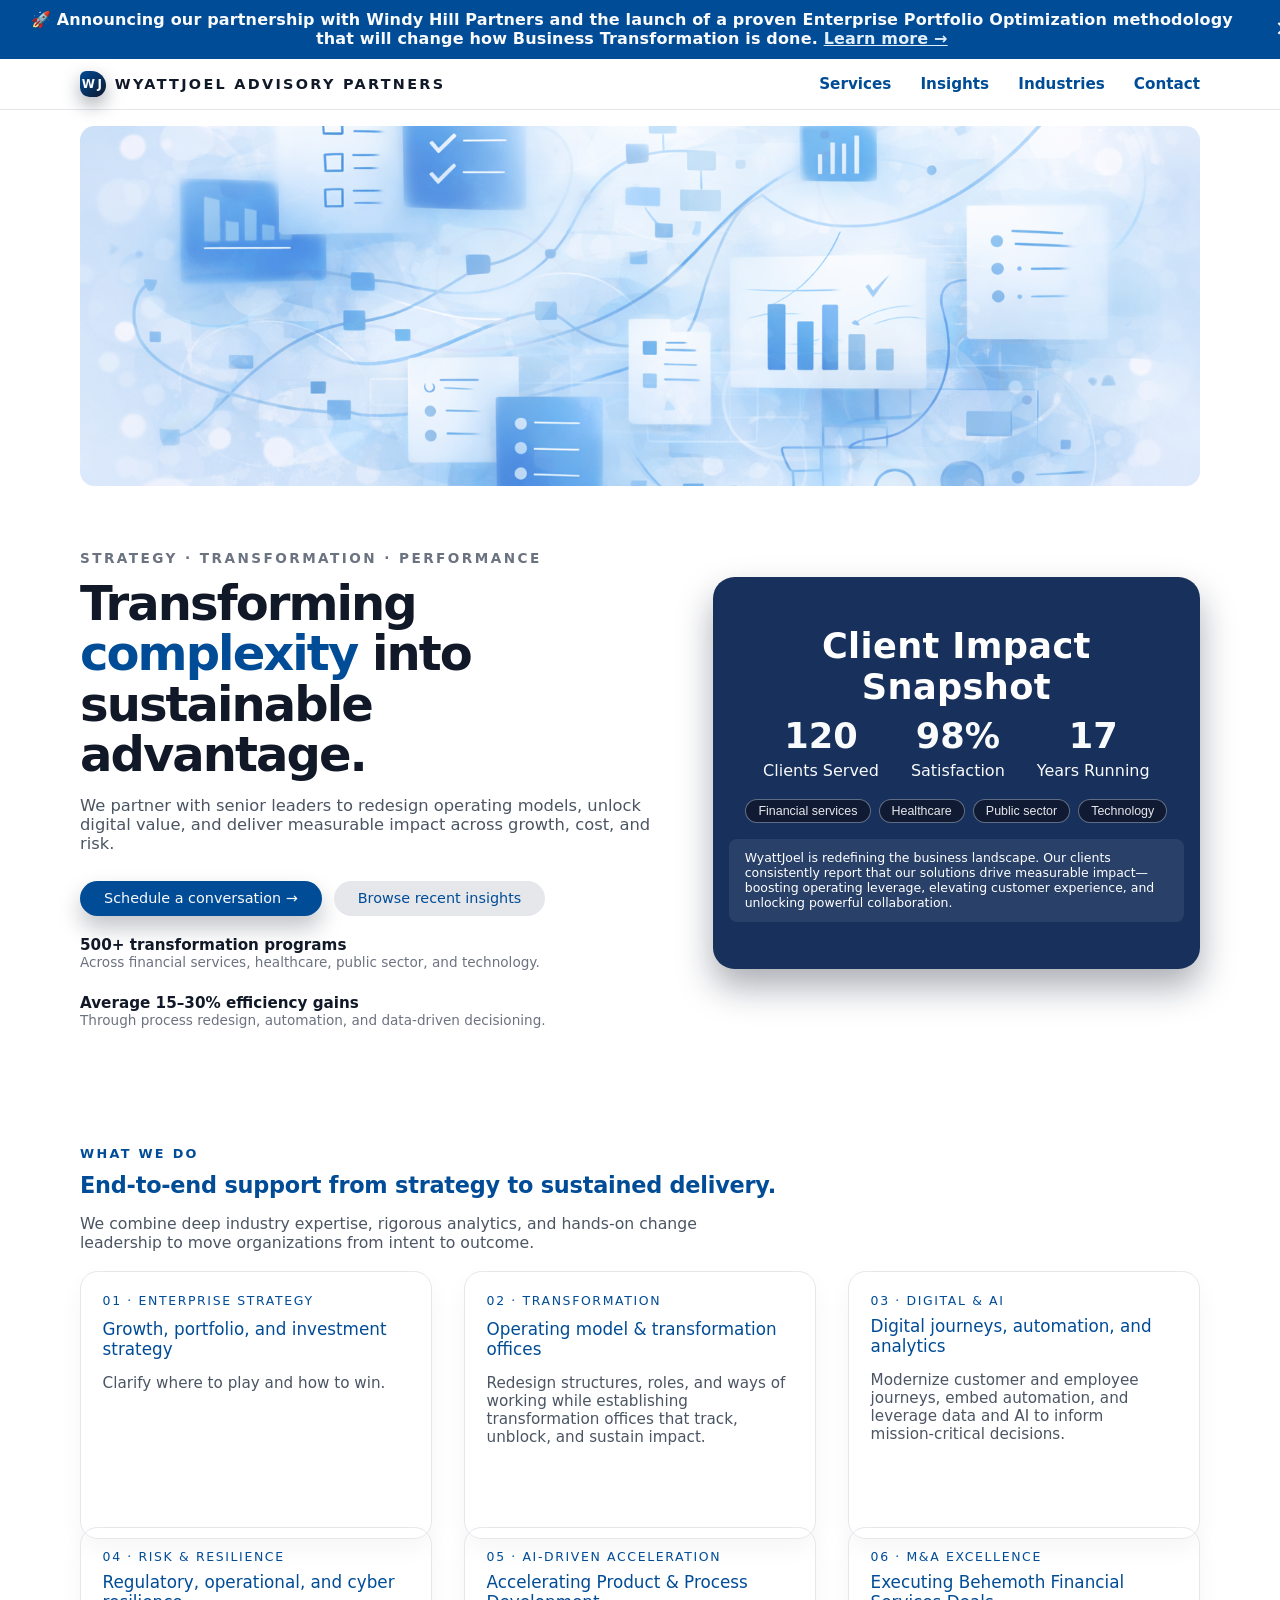
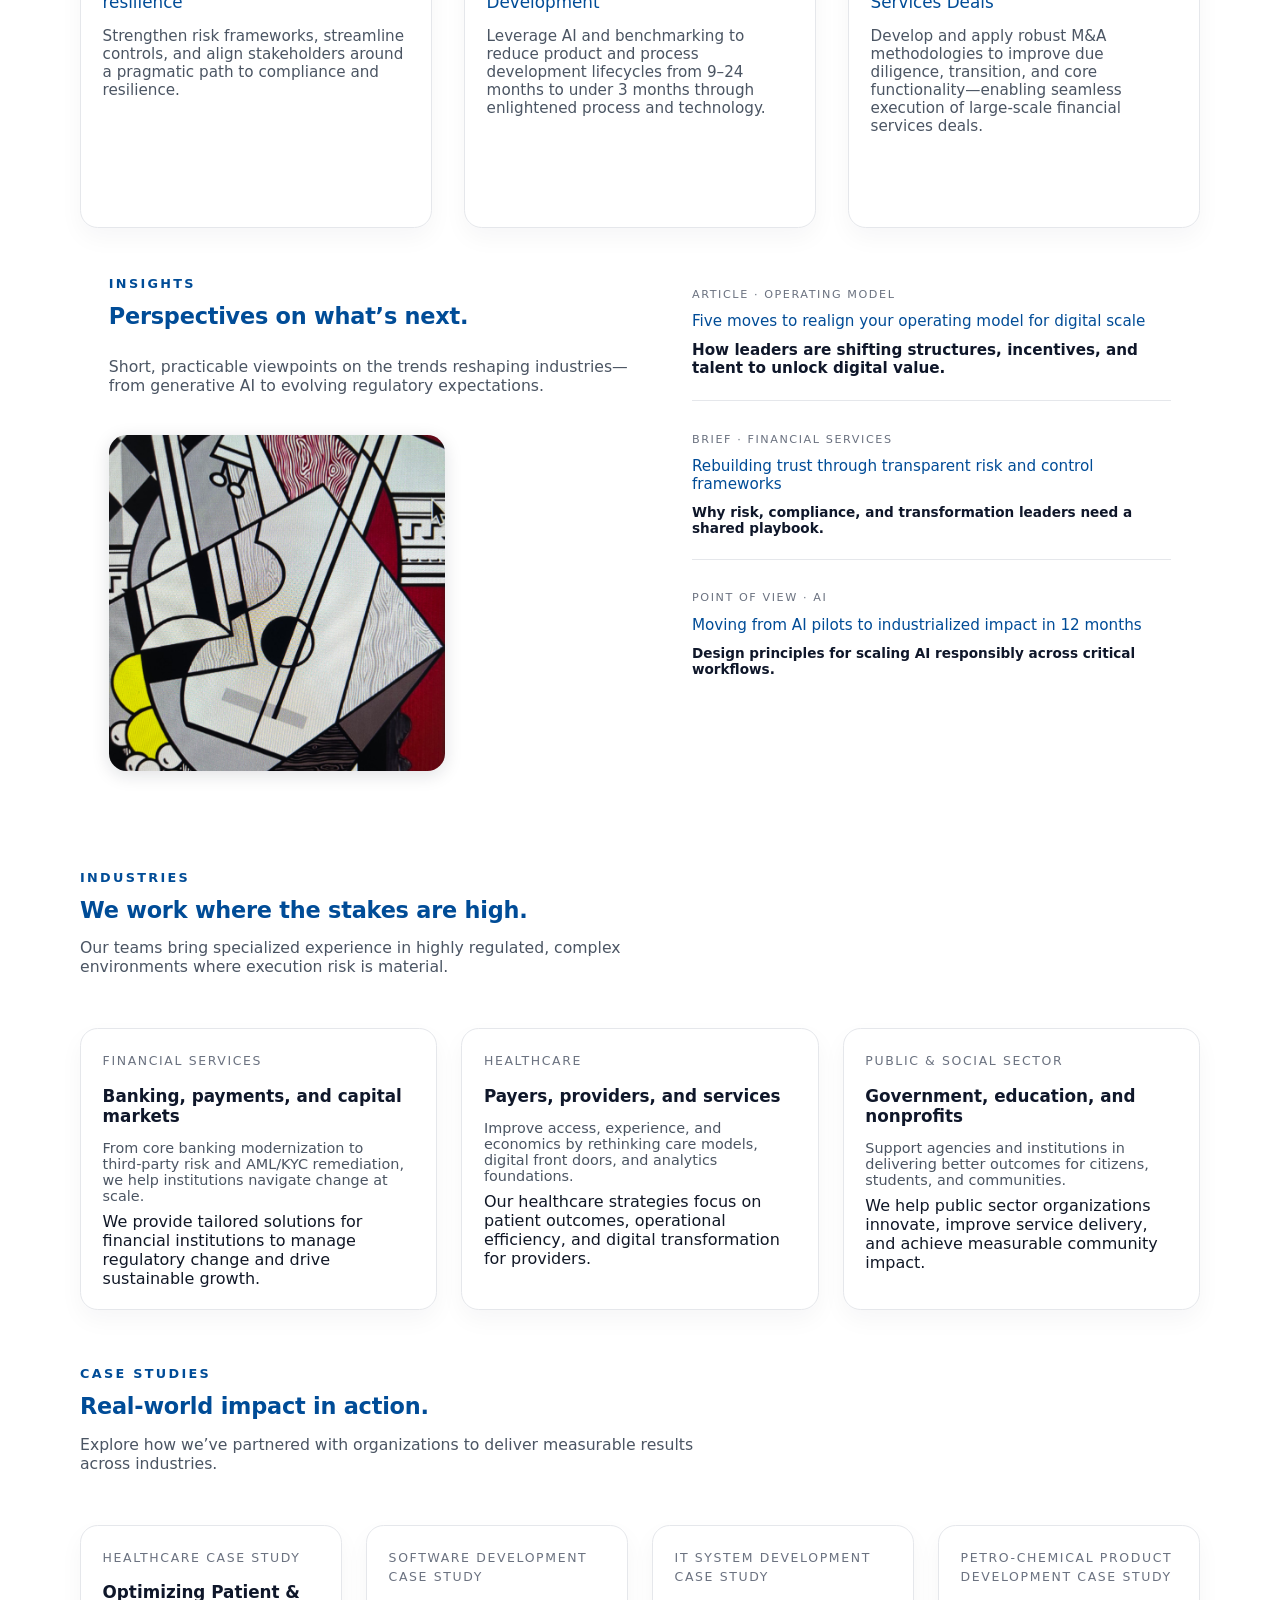
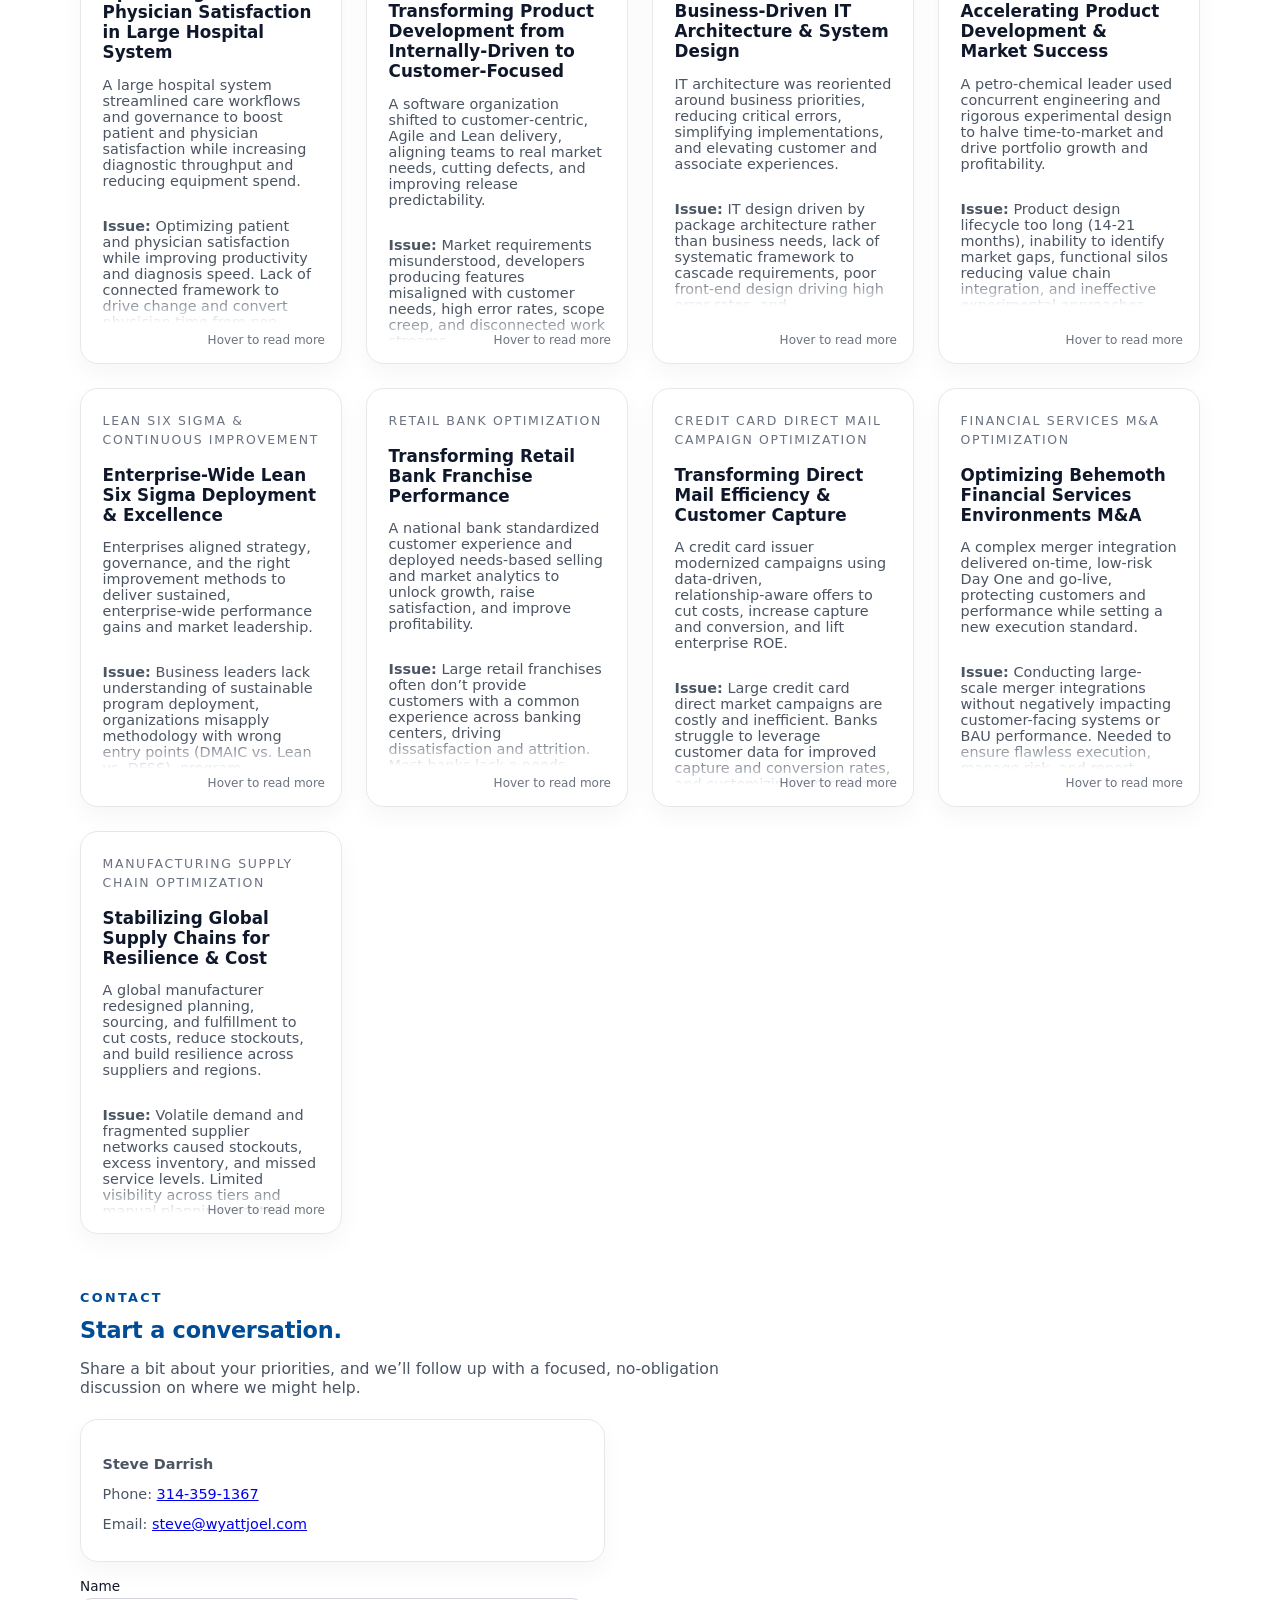
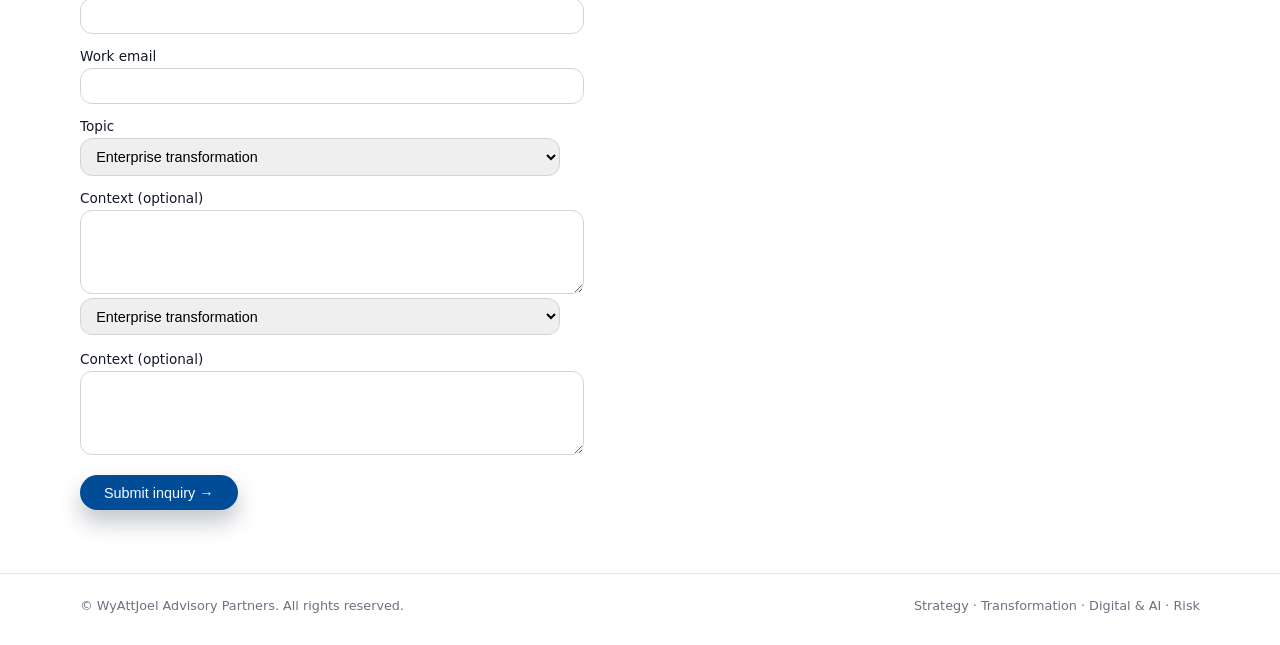
==== commit 1b5942ac: "Apply banner layout fixes" ====
--- a/docs/index.html
+++ b/docs/index.html
@@ -511,6 +511,20 @@
       margin: 0 auto;
       padding: 2.5rem 1.5rem 0.9rem;
     }
+    .homepage-banner {
+      max-width: 1120px;
+      margin: 0 auto;
+      padding: 1rem 1.5rem 0;
+    }
+    .homepage-banner img {
+      width: 100%;
+      height: clamp(220px, 30vw, 360px);
+      object-fit: cover;
+      object-position: center;
+      display: block;
+      border-radius: 0.9rem;
+      opacity: 0.82;
+    }
     .hero {
       display: grid;
       grid-template-columns: minmax(0, 3fr) minmax(260px, 2.5fr);
@@ -825,11 +839,6 @@
     <span>🚀 <strong>Announcing our partnership with Windy Hill Partners</strong> and the launch of a proven Enterprise Portfolio Optimization methodology that will change how Business Transformation is done. <a href="#contact" style="color:#e1effa; text-decoration:underline; font-weight:700;">Learn more →</a></span>
     <button onclick="document.getElementById('announcement-banner').style.display='none'" aria-label="Dismiss announcement" style="background:none; border:none; color:#f9fafb; font-size:1.3rem; cursor:pointer; line-height:1; padding:0 0.2rem; margin-left:0.5rem;">✕</button>
   </div>
-  <!-- Background banner: image.png, 4in from top, 5in tall, full width, less vivid -->
-  <div style="position:fixed; top:4in; left:0; width:100vw; height:5in; overflow:hidden; z-index:-1;">
-    <img src="image.png" alt="Background Banner" style="width:100vw; height:5in; object-fit:cover; display:block; opacity:0.21;">
-    <div style="position:absolute; top:0; left:0; width:100%; height:100%; background:white; opacity:0.18;"></div>
-  </div>
 <header>
   <div class="nav-inner" style="position:relative;">
     <div class="brand">
@@ -844,6 +853,10 @@
     </nav>
   </div>
 </header>
+
+<section class="homepage-banner" aria-label="Homepage banner">
+  <img src="image.png" alt="Illustrated workflow, analytics, and growth banner" />
+</section>
 
 <main class="shell">
   <section class="hero">
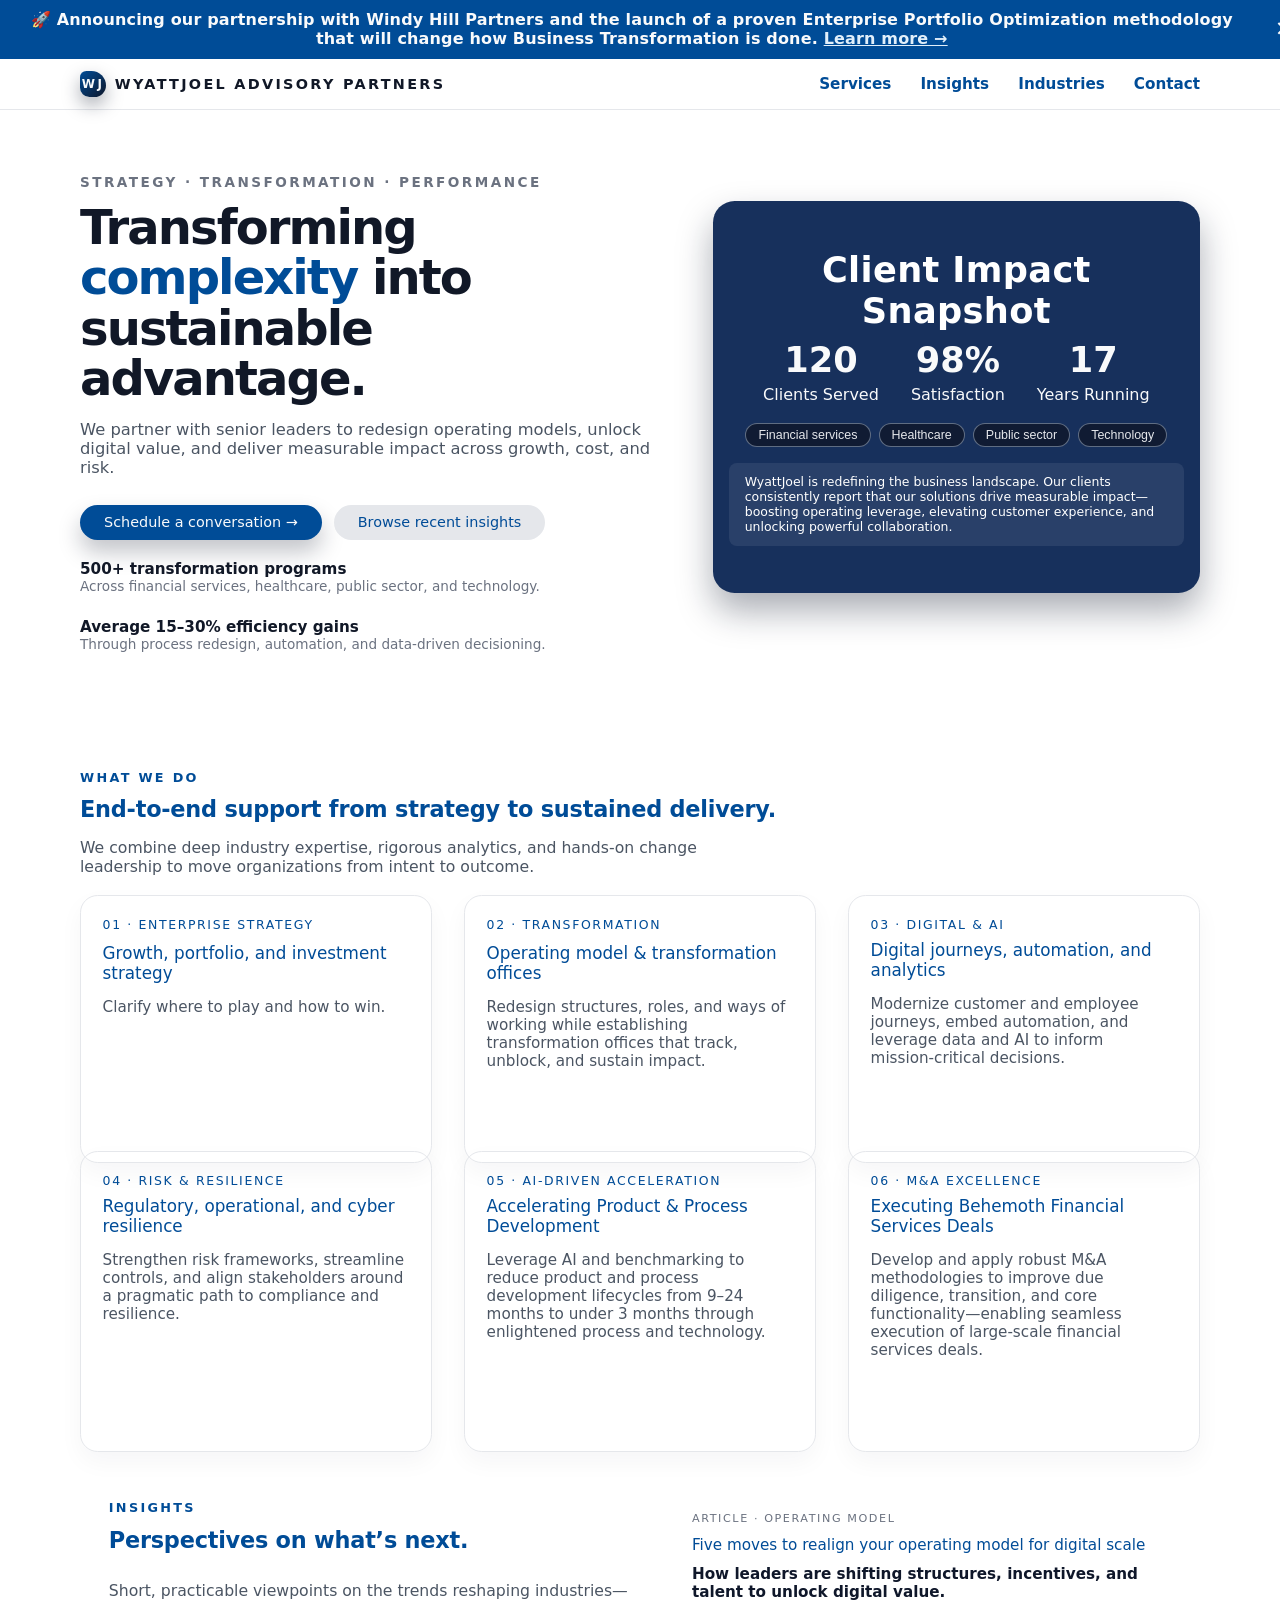
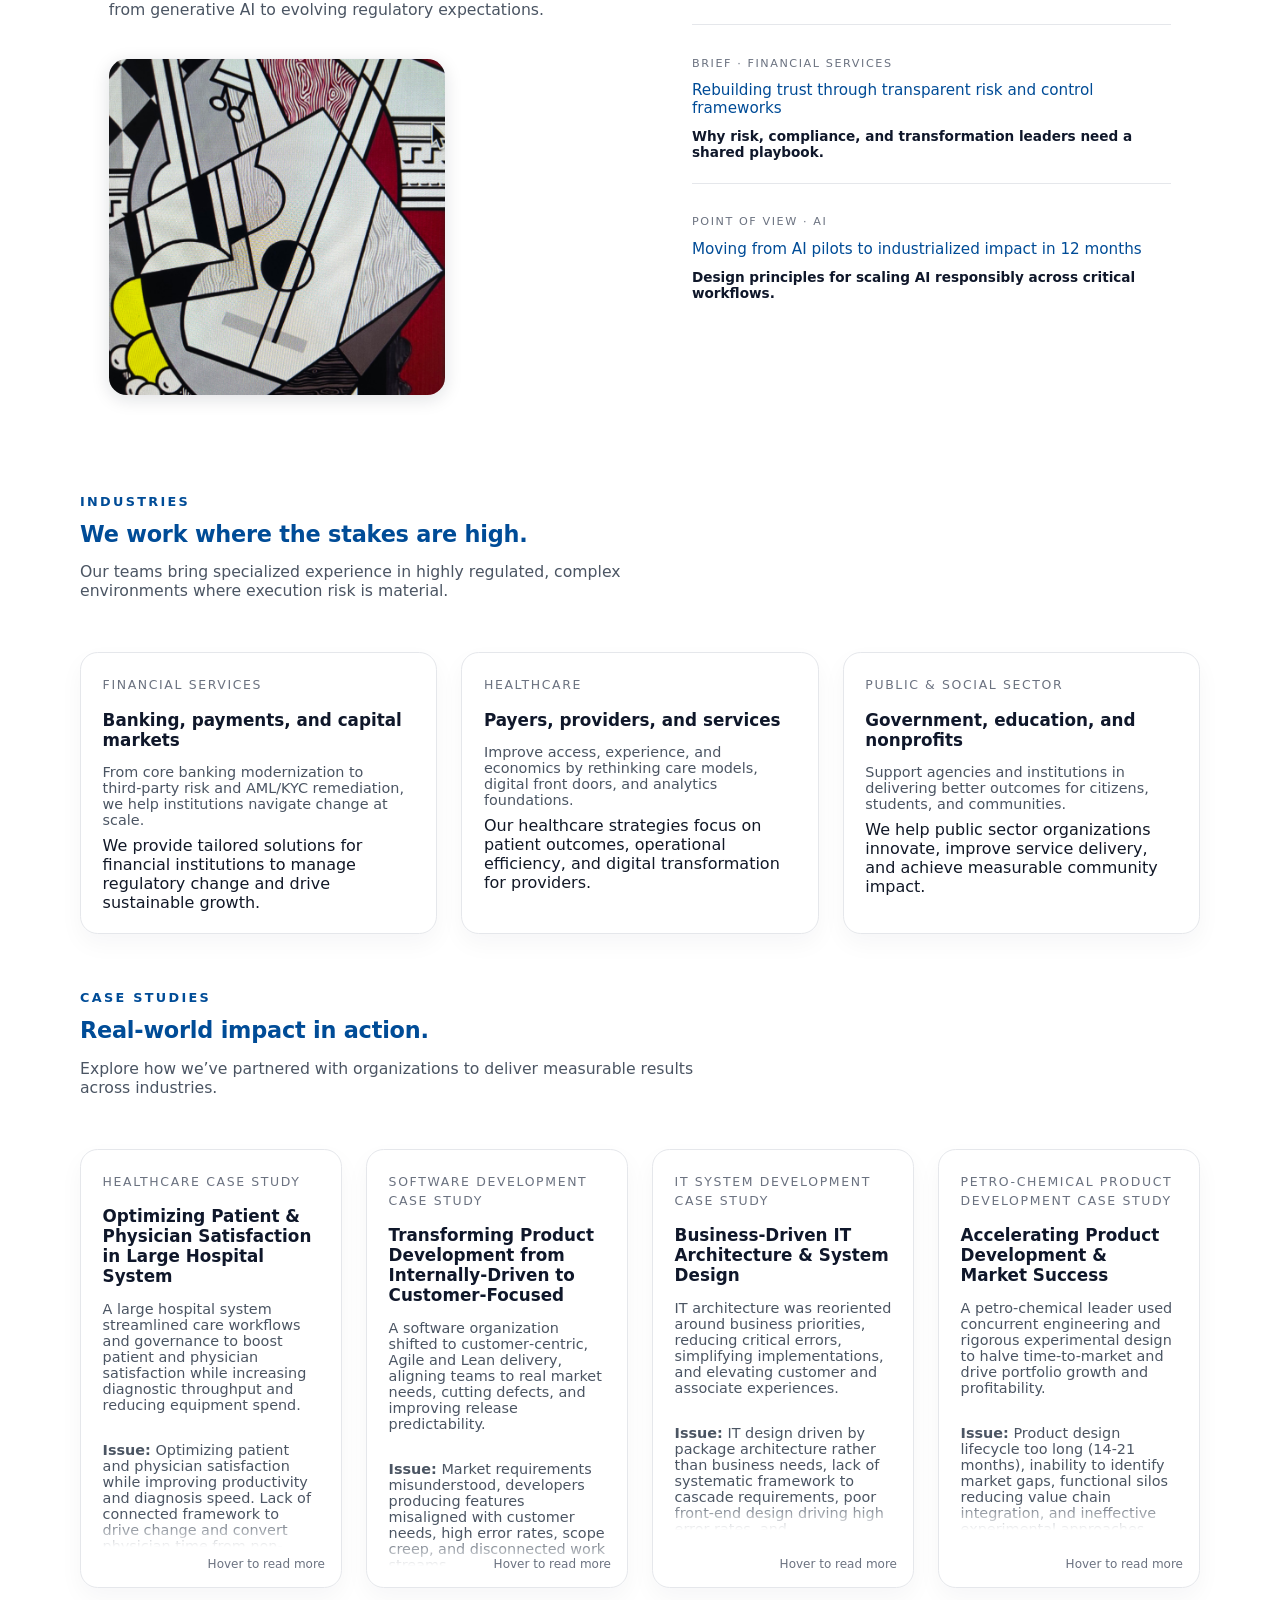
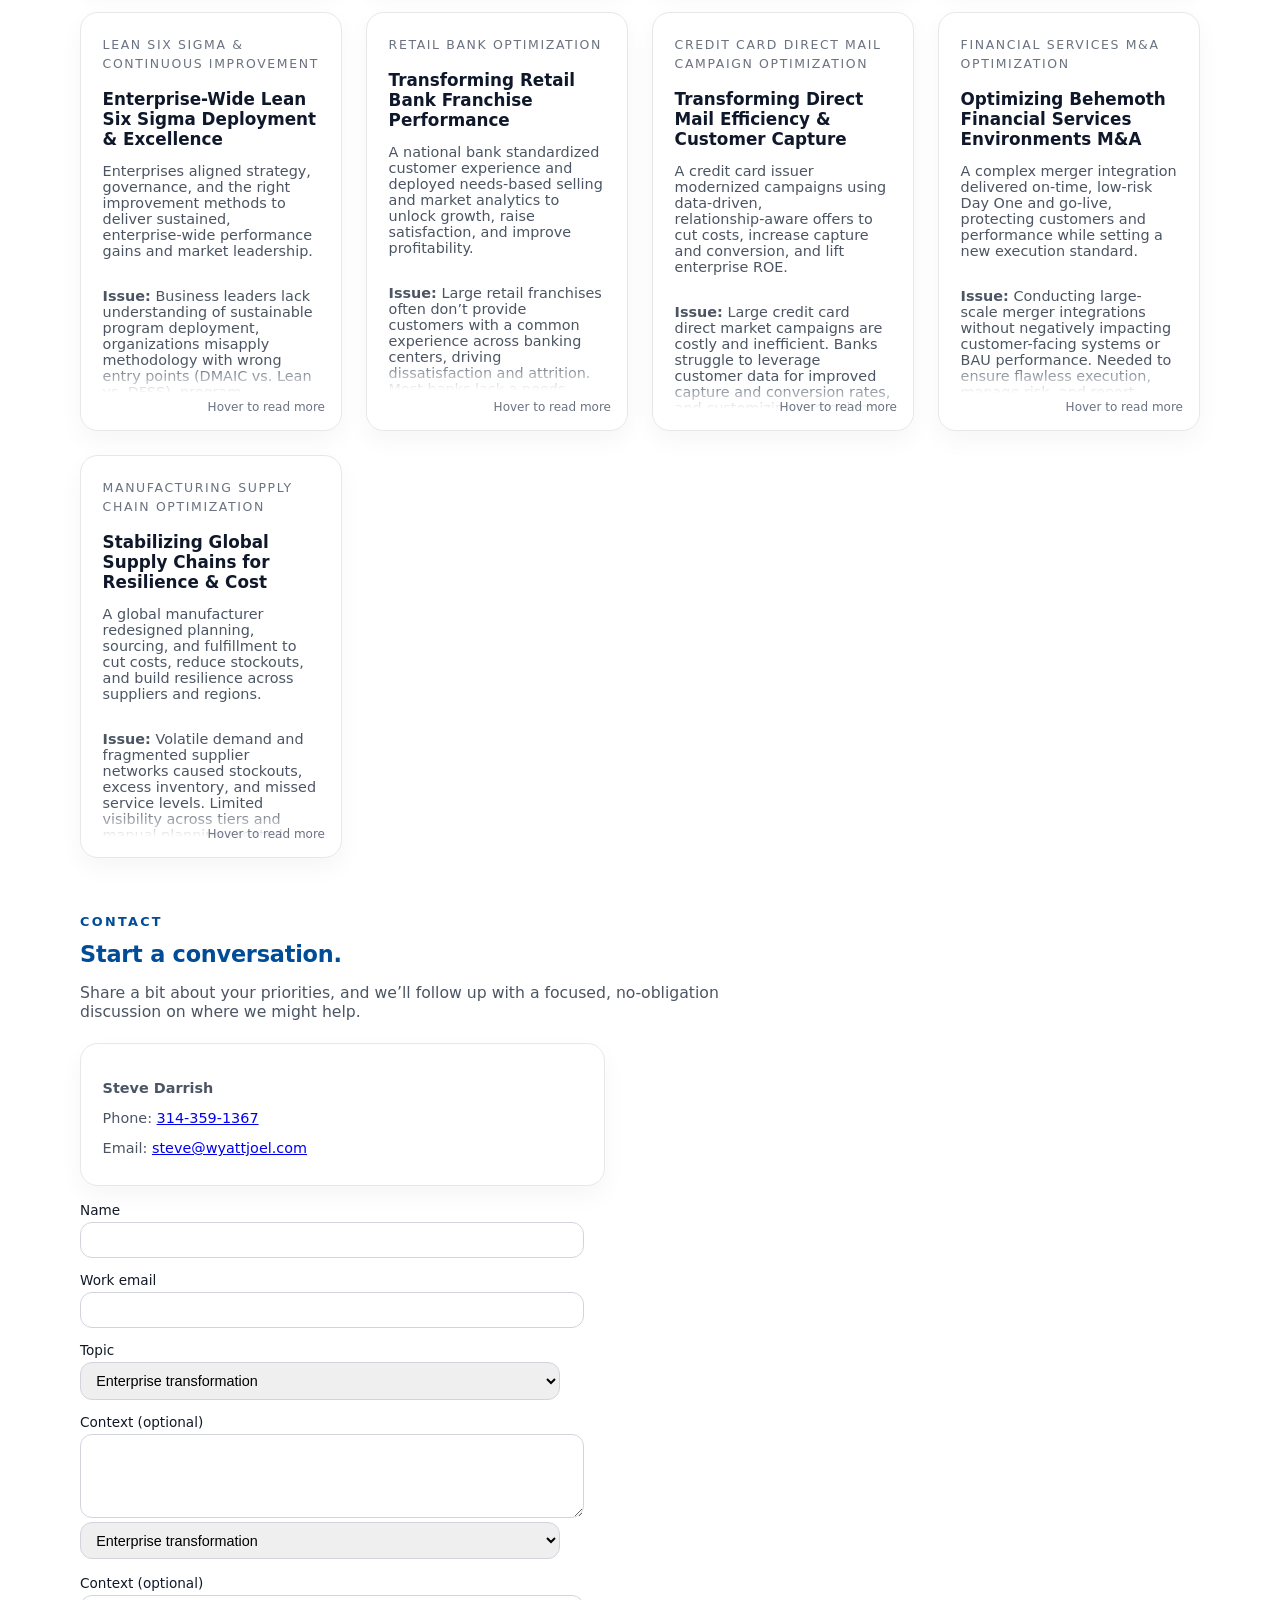
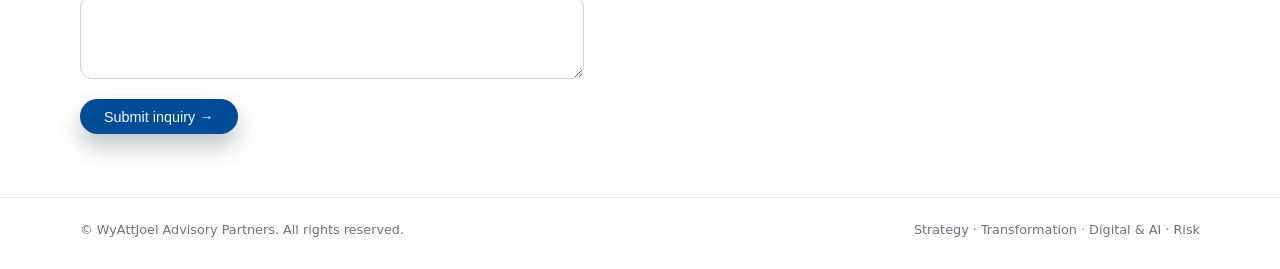
==== commit afa09eb9: "Remove unintended background image from docs/index.html (live site)" ====
--- a/docs/index.html
+++ b/docs/index.html
@@ -511,20 +511,6 @@
       margin: 0 auto;
       padding: 2.5rem 1.5rem 0.9rem;
     }
-    .homepage-banner {
-      max-width: 1120px;
-      margin: 0 auto;
-      padding: 1rem 1.5rem 0;
-    }
-    .homepage-banner img {
-      width: 100%;
-      height: clamp(220px, 30vw, 360px);
-      object-fit: cover;
-      object-position: center;
-      display: block;
-      border-radius: 0.9rem;
-      opacity: 0.82;
-    }
     .hero {
       display: grid;
       grid-template-columns: minmax(0, 3fr) minmax(260px, 2.5fr);
@@ -853,10 +839,6 @@
     </nav>
   </div>
 </header>
-
-<section class="homepage-banner" aria-label="Homepage banner">
-  <img src="image.png" alt="Illustrated workflow, analytics, and growth banner" />
-</section>
 
 <main class="shell">
   <section class="hero">
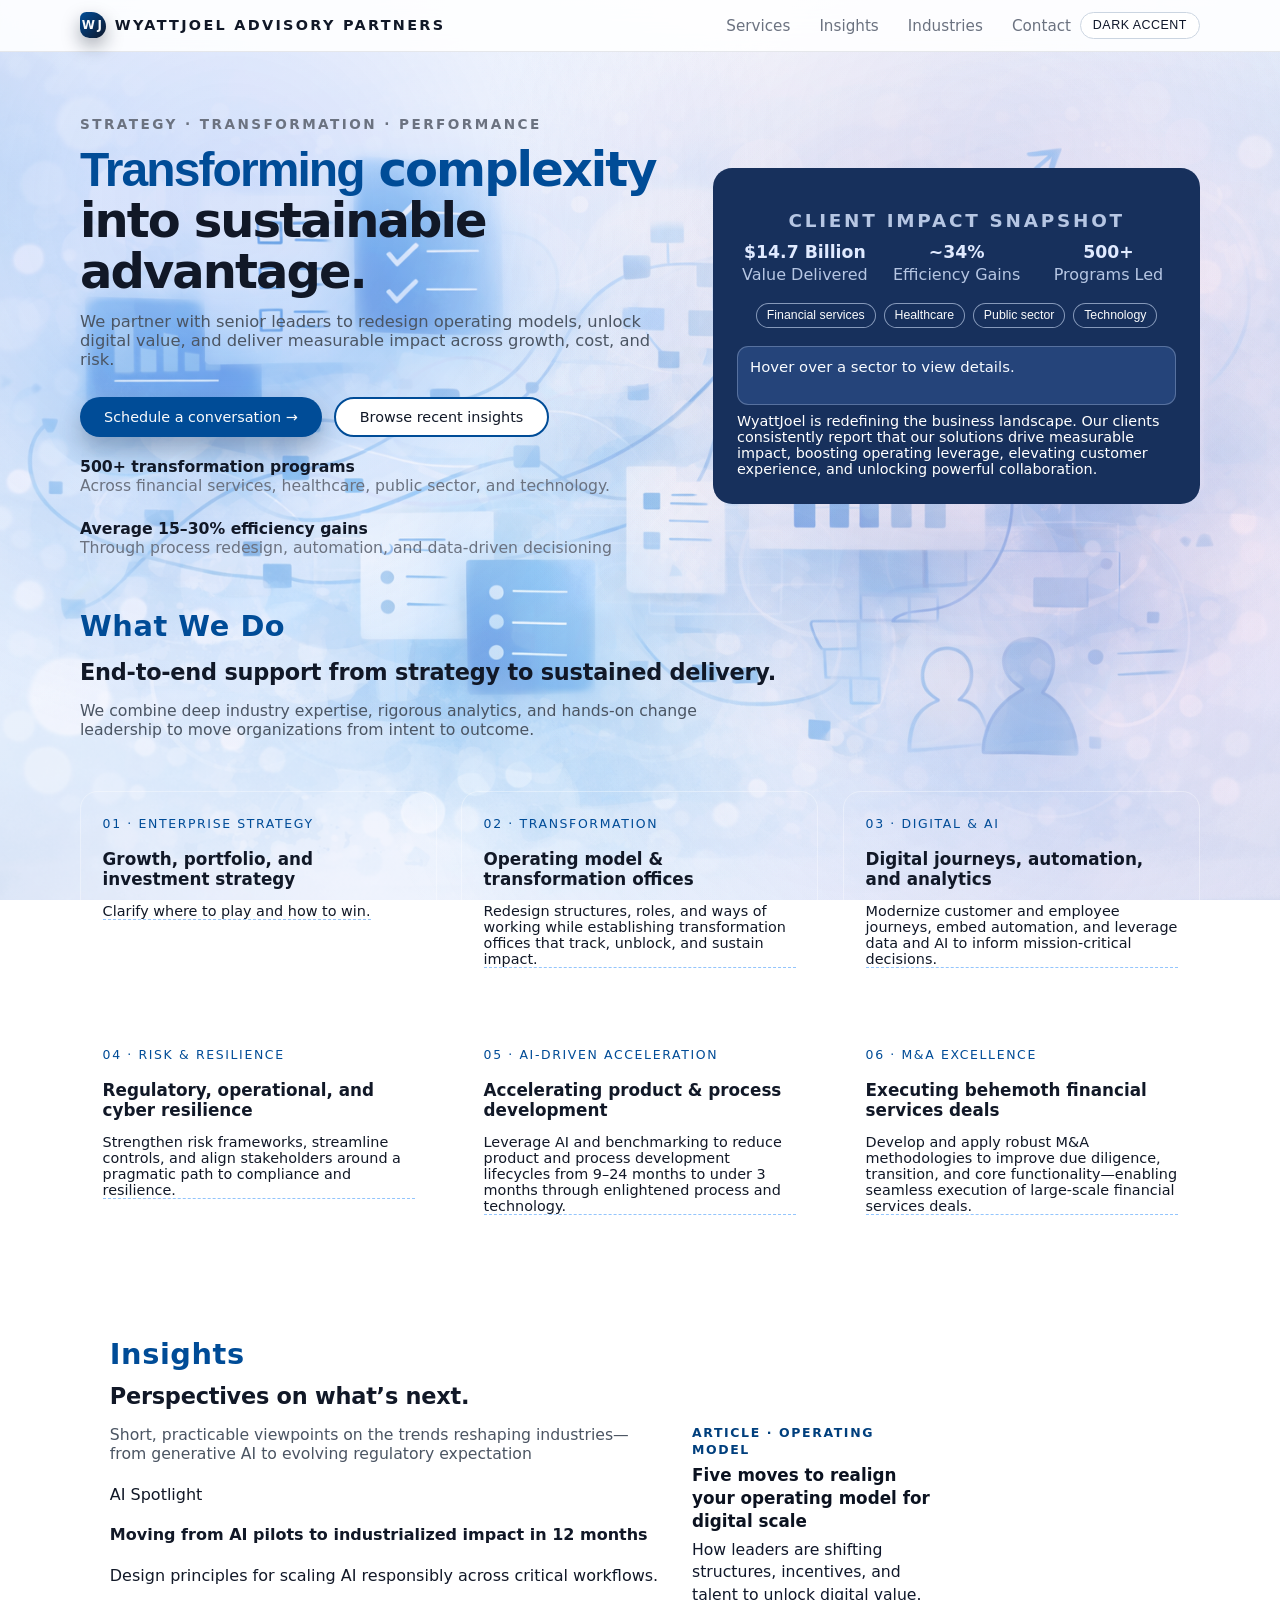
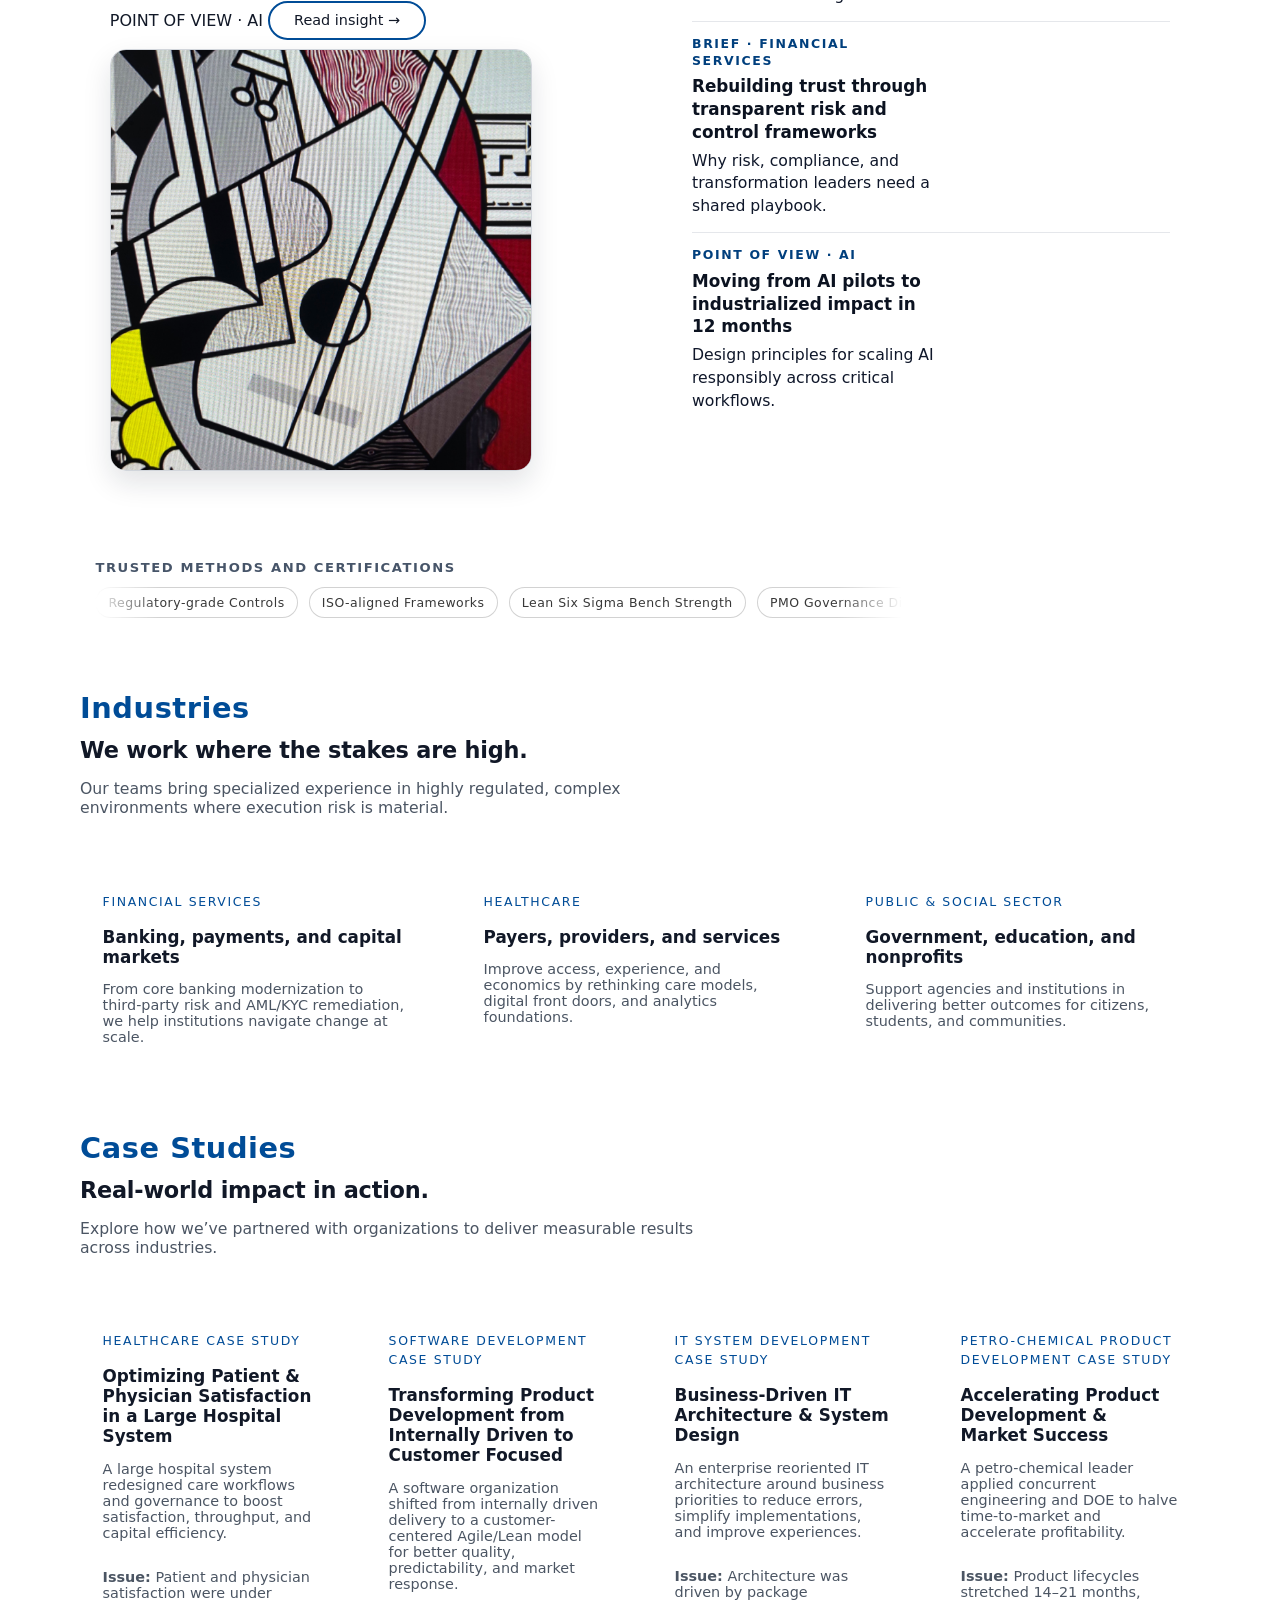
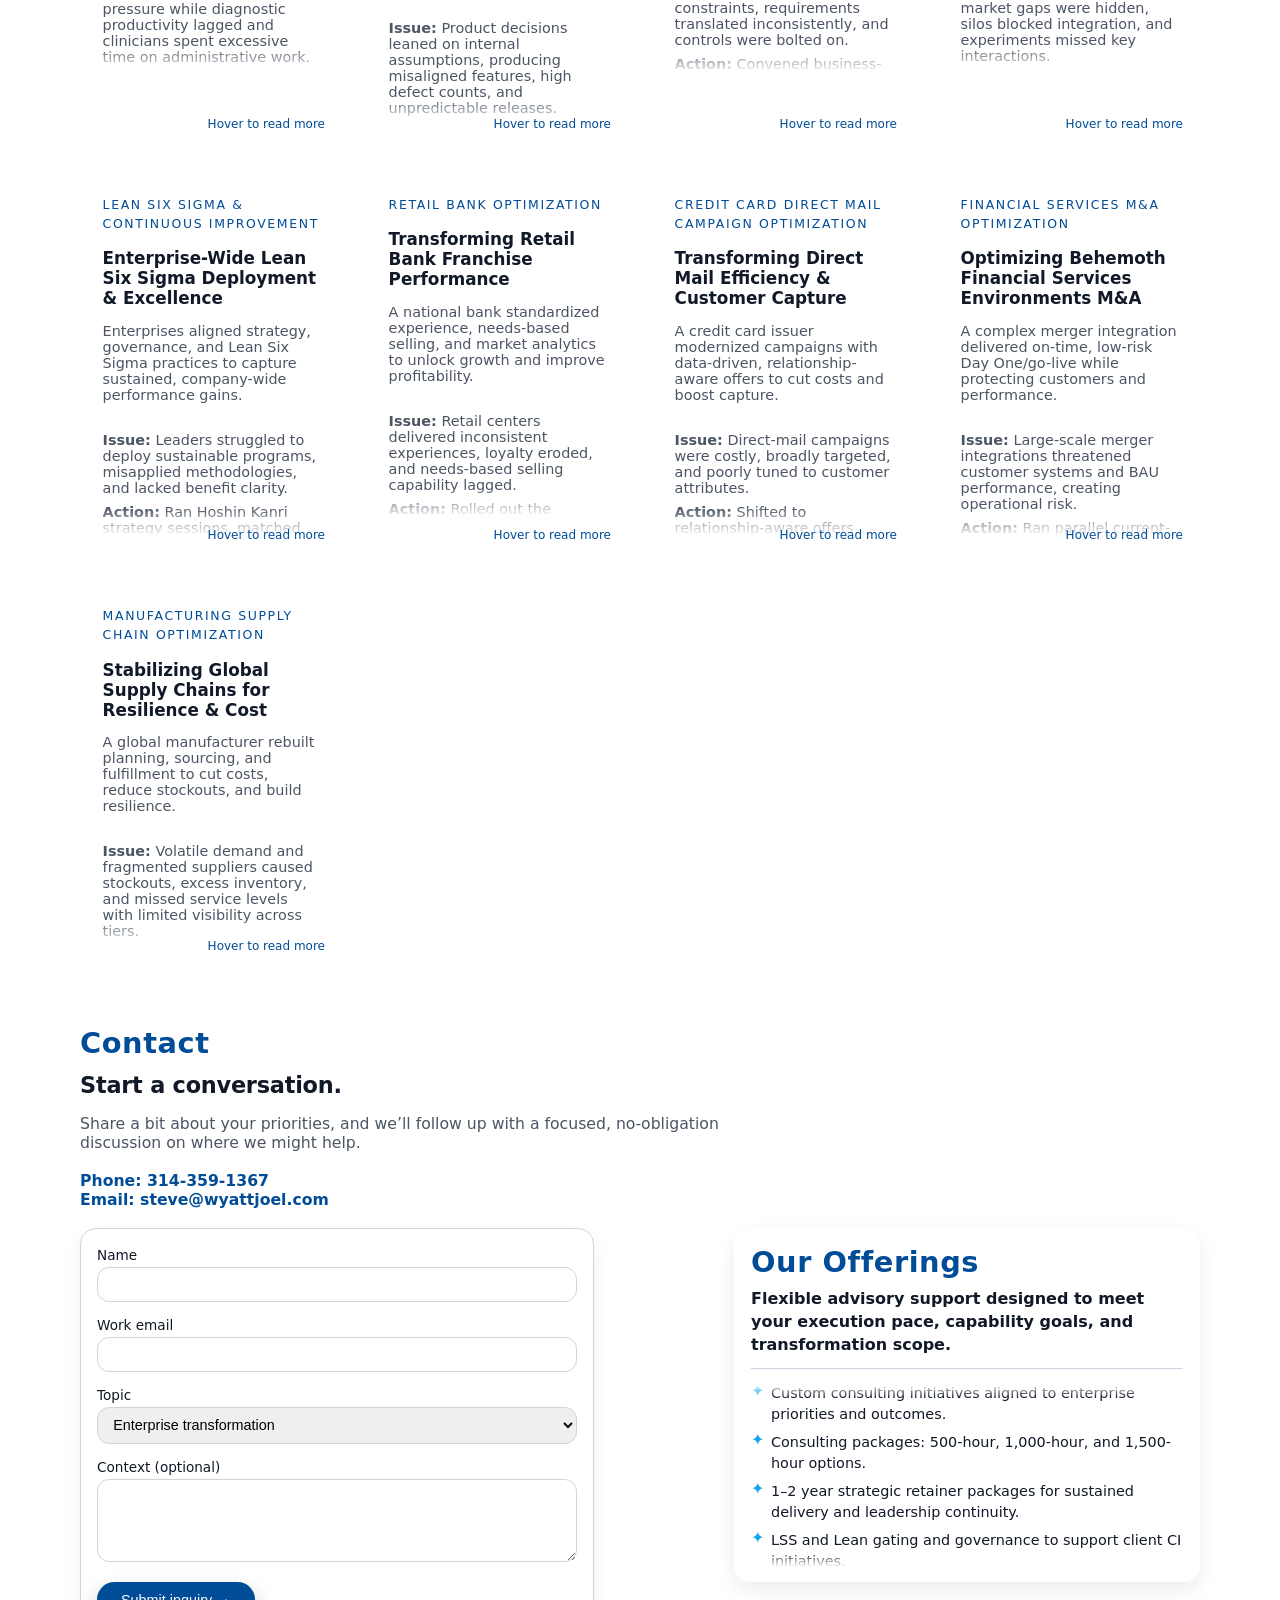
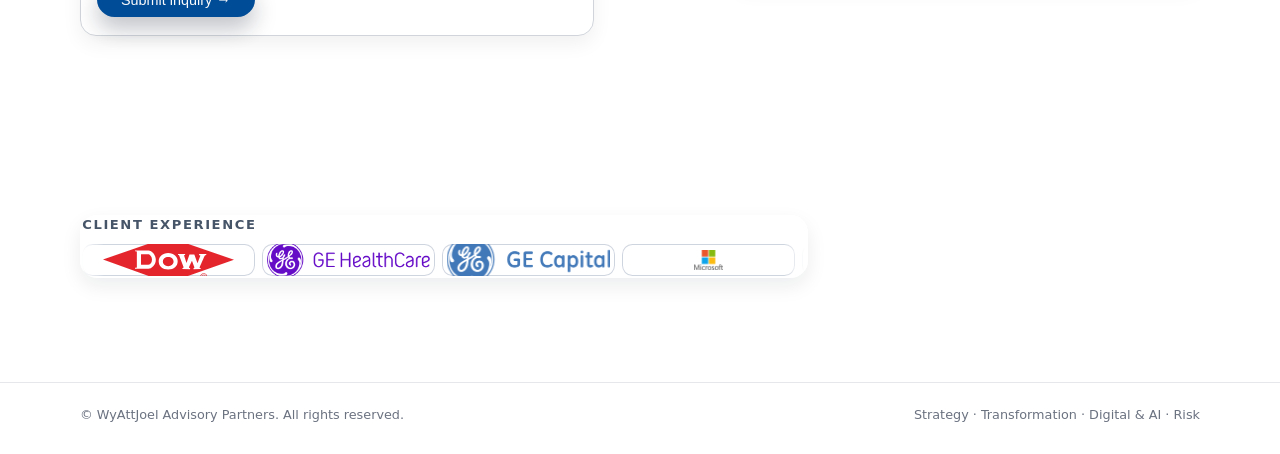
==== commit 47265c2d: "Sync GitHub Pages homepage and article assets" ====
--- a/docs/index.html
+++ b/docs/index.html
@@ -1,431 +1,132 @@
-
-
 <!DOCTYPE html>
 <html lang="en">
- <head>
- <meta charset="UTF-8" />
+<head>
+  <meta charset="UTF-8" />
   <title>WyAttJoel Advisory Partners</title>
   <meta name="viewport" content="width=device-width, initial-scale=1" />
   <style>
-                                                                                          .pill-menu {
-                                                                                            position: absolute;
-                                                                                            left: 50%;
-                                                                                            transform: translateX(-50%);
-                                                                                            top: 110%;
-                                                                                            min-width: 180px;
-                                                                                            max-width: 220px;
-                                                                                            width: auto;
-                                                                                            background: #e1effa;
-                                                                                            color: #17305c;
-                                                                                            font-size: 0.85rem;
-                                                                                            padding: 0.7rem 1rem;
-                                                                                            border-radius: 0.7rem;
-                                                                                            box-shadow: 0 4px 16px rgba(15,23,42,0.10);
-                                                                                            z-index: 10;
-                                                                                            margin-top: 0.3rem;
-                                                                                            white-space: normal;
-                                                                                            word-break: break-word;
-                                                                                            text-align: left;
-                                                                                            display: none;
-                                                                                          }
-                                                                                      .pill-row > div {
-                                                                                        position: relative !important;
-                                                                                      }
-                                          @media (max-width: 800px) {
-                                            .client-impact-card {
-                                              padding: 0.7rem 0.4rem !important;
-                                              max-width: 98vw !important;
-                                              font-size: 0.95rem !important;
-                                            }
-                                            .client-impact-card h2 {
-                                              font-size: 1.3rem !important;
-                                              margin-bottom: 0.3rem !important;
-                                            }
-                                            .impact-stats {
-                                              gap: 1rem !important;
-                                            }
-                                            .impact-number {
-                                              font-size: 1.3rem !important;
-                                            }
-                                            .impact-label {
-                                              font-size: 0.85rem !important;
-                                            }
-                                            .client-impact-card p {
-                                              font-size: 0.68rem !important;
-                                              padding: 0.5rem 0.7rem !important;
-                                            }
-                                          }
-                                      @media (max-width: 800px) {
-                                        .nav-inner {
-                                          flex-direction: column !important;
-                                          align-items: flex-start !important;
-                                        }
-                                        .brand {
-                                          margin-bottom: 0.5rem !important;
-                                        }
-                                        nav:not(.mobile-nav) {
-                                          display: flex !important;
-                                          flex-direction: row !important;
-                                          width: 100vw !important;
-                                          justify-content: flex-start !important;
-                                          align-items: center !important;
-                                          margin-bottom: 0.5rem !important;
-                                          overflow-x: auto !important;
-                                          white-space: nowrap !important;
-                                          font-size: 0.85rem !important;
-                                          padding: 0 0.2rem !important;
-                                        }
-                                        nav:not(.mobile-nav) a {
-                                          display: inline-block !important;
-                                          white-space: nowrap !important;
-                                          margin-right: 1.1rem !important;
-                                          margin-bottom: 0 !important;
-                                          font-size: 0.95em !important;
-                                        }
-                                        nav:not(.mobile-nav) a:last-child {
-                                          margin-right: 0 !important;
-                                        }
-                                        .mobile-nav-btn, .mobile-nav {
-                                          display: none !important;
-                                        }
-                                      }
-                                  @media (max-width: 800px) {
-                                    .nav-inner {
-                                      flex-direction: column !important;
-                                      align-items: flex-start !important;
-                                    }
-                                    .brand {
-                                      margin-bottom: 0.5rem !important;
-                                    }
-                                    .mobile-nav-btn {
-                                      display: flex !important;
-                                      margin-top: 0.2rem !important;
-                                      margin-bottom: 0.7rem !important;
-                                      align-self: flex-start !important;
-                                      position: relative !important;
-                                      z-index: 1101 !important;
-                                    }
-                                    .nav-inner > nav:not(.mobile-nav) {
-                                      display: none !important;
-                                    }
-                                    .mobile-nav {
-                                      display: none !important;
-                                      flex-direction: column !important;
-                                      width: 100vw !important;
-                                      position: absolute !important;
-                                      top: 100% !important;
-                                      left: 0 !important;
-                                      background: #fff !important;
-                                      z-index: 1100 !important;
-                                      box-shadow: 0 4px 16px rgba(15,23,42,0.10) !important;
-                                      padding: 1.2rem 1.5rem 1.5rem 1.5rem !important;
-                                    }
-                                    .mobile-nav.open {
-                                      display: flex !important;
-                                    }
-                                    .mobile-nav a {
-                                      white-space: nowrap !important;
-                                      display: block !important;
-                                      margin-bottom: 1rem !important;
-                                      font-size: 1.1rem !important;
-                                    }
-                                    .mobile-nav a:last-child {
-                                      margin-bottom: 0 !important;
-                                    }
-                                    .mobile-nav-close {
-                                      align-self: flex-end !important;
-                                      margin-bottom: 1rem !important;
-                                      font-size: 2rem !important;
-                                      background: none !important;
-                                      border: none !important;
-                                      color: #004c97 !important;
-                                      cursor: pointer !important;
-                                    }
-                                  }
-                              @media (max-width: 800px) {
-                                .nav-inner {
-                                  flex-direction: column !important;
-                                  align-items: flex-start !important;
-                                }
-                                .brand {
-                                  margin-bottom: 0.5rem;
-                                }
-                                .mobile-nav-btn {
-                                  display: flex !important;
-                                  margin-top: 0.2rem;
-                                  margin-bottom: 0.7rem;
-                                  align-self: flex-start;
-                                }
-                                nav:not(.mobile-nav) {
-                                  display: none !important;
-                                }
-                                .mobile-nav {
-                                  display: flex !important;
-                                  flex-direction: column;
-                                  width: 100vw;
-                                  position: absolute;
-                                  top: 100%;
-                                  left: 0;
-                                  background: #fff;
-                                  z-index: 1000;
-                                  box-shadow: 0 4px 16px rgba(15,23,42,0.10);
-                                  padding: 1.2rem 1.5rem 1.5rem 1.5rem;
-                                }
-                                .mobile-nav a {
-                                  white-space: nowrap;
-                                  display: block;
-                                  margin-bottom: 1rem;
-                                  font-size: 1.1rem;
-                                }
-                                .mobile-nav a:last-child {
-                                  margin-bottom: 0;
-                                }
-                                .mobile-nav-close {
-                                  align-self: flex-end;
-                                  margin-bottom: 1rem;
-                                  font-size: 2rem;
-                                  background: none;
-                                  border: none;
-                                  color: #004c97;
-                                  cursor: pointer;
-                                }
-                              }
-                          @media (max-width: 800px) {
-                            .nav-inner {
-                              flex-direction: column !important;
-                              align-items: flex-start !important;
-                            }
-                            .brand {
-                              margin-bottom: 0.5rem;
-                            }
-                            .mobile-nav-btn {
-                              display: flex !important;
-                              margin-top: 0.2rem;
-                              margin-bottom: 0.7rem;
-                              align-self: flex-start;
-                            }
-                            nav:not(.mobile-nav) {
-                              width: 100%;
-                              margin-bottom: 0.5rem;
-                            }
-                            nav:not(.mobile-nav) a {
-                              white-space: nowrap;
-                              display: inline-block;
-                              margin-right: 1.2rem;
-                              margin-bottom: 0;
-                            }
-                            nav:not(.mobile-nav) a:last-child {
-                              margin-right: 0;
-                            }
-                          }
-                      /* Hamburger and mobile nav styles */
-                      @media (max-width: 800px) {
-                        .mobile-nav-btn {
-                          display: flex;
-                        }
-                        .mobile-nav {
-                          display: none;
-                        }
-                        .mobile-nav.open {
-                          display: flex;
-                        }
-                      }
-                      @media (min-width: 801px) {
-                        .mobile-nav-btn,
-                        .mobile-nav {
-                          display: none !important;
-                        }
-                      }
-                      .mobile-nav-btn {
-                        display: none;
-                        background: none;
-                        border: none;
-                        position: absolute;
-                        right: 1.5rem;
-                        top: 1.2rem;
-                        z-index: 20;
-                        flex-direction: column;
-                        justify-content: center;
-                        align-items: center;
-                        width: 38px;
-                        height: 38px;
-                        cursor: pointer;
-                      }
-                      .mobile-nav-btn span {
-                        display: block;
-                        width: 26px;
-                        height: 3px;
-                        margin: 4px 0;
-                        background: #004c97;
-                        border-radius: 2px;
-                        transition: 0.2s;
-                      }
-                      .mobile-nav {
-                        display: none;
-                        position: fixed;
-                        top: 0;
-                        right: 0;
-                        width: 80vw;
-                        max-width: 320px;
-                        height: 100vh;
-                        background: #fff;
-                        box-shadow: -2px 0 18px rgba(15,23,42,0.13);
-                        z-index: 100;
-                        padding: 2.5rem 1.5rem 1.5rem 2rem;
-                        flex-direction: column;
-                        gap: 1.5rem;
-                        animation: slideInNav 0.22s cubic-bezier(.4,0,.2,1);
-                      }
-                      .mobile-nav a {
-                        color: #004c97;
-                        font-size: 1.15rem;
-                        font-weight: 600;
-                        text-decoration: none;
-                        margin-bottom: 1.2rem;
-                        display: block;
-                      }
-                      .mobile-nav-close {
-                        position: absolute;
-                        top: 1.1rem;
-                        right: 1.2rem;
-                        background: none;
-                        border: none;
-                        font-size: 2rem;
-                        color: #004c97;
-                        cursor: pointer;
-                      }
-                      @keyframes slideInNav {
-                        from { right: -100vw; opacity: 0; }
-                        to { right: 0; opacity: 1; }
-                      }
-                  /* Desktop: Set Pers.jpg to 3.5in x 3.5in in INSIGHTS */
-                  @media (min-width: 601px) {
-                    .insights-pers-img {
-                      width: 3.5in !important;
-                      height: 3.5in !important;
-                      max-width: 100%;
-                      max-height: 100%;
-                      border-radius: 1.1rem;
-                      object-fit: cover;
-                      box-shadow: 0 4px 18px rgba(15,23,42,0.13);
-                      display: block;
-                      margin-top: 1.1rem;
-                      margin-bottom: 0.7rem;
-                    }
-                  }
-              /* Mobile improvements for Client Impact Snapshot */
-              @media (max-width: 600px) {
-                .client-impact-card {
-                  max-width: 380px !important;
-                  min-width: 260px !important;
-                  width: 90vw !important;
-                  margin-left: auto !important;
-                  margin-right: auto !important;
-                  padding: 0.8rem 0.5rem !important;
-                  box-sizing: border-box !important;
-                  border-radius: 1.35rem !important;
-                }
-                .client-impact-card h2 {
-                  font-size: 1.3rem !important;
-                  padding: 0 0.2rem !important;
-                }
-                .impact-stats {
-                  flex-direction: row !important;
-                  gap: 1rem !important;
-                  justify-content: center !important;
-                  align-items: flex-start !important;
-                }
-                .pill-row {
-                  flex-wrap: nowrap !important;
-                  gap: 0.18rem !important;
-                  justify-content: center !important;
-                  overflow-x: auto !important;
-                }
-                .pill {
-                  min-width: 60px !important;
-                  max-width: 90px !important;
-                  font-size: 0.62rem !important;
-                  padding: 0.11rem 0.32rem !important;
-                }
-                .client-impact-card p,
-                .client-impact-card .impact-label,
-                .client-impact-card .impact-number {
-                  font-size: 0.95rem !important;
-                }
-                .client-impact-card p:last-child {
-                  font-size: 0.68rem !important;
-                  line-height: 1.2 !important;
-                  margin-top: 0.5rem !important;
-                }
-              }
-          /* WHAT WE DO hover popup: match INSIGHTS style exactly */
-          .whatwedo-hover-popup {
-            display: none;
-            position: absolute;
-            left: 0;
-            top: 100%;
-            width: 100%;
-            background: transparent;
-            color: #17305c;
-            font-size: 0.85rem;
-            font-family: 'Inter', 'Segoe UI', Arial, sans-serif;
-            font-weight: 400;
-            padding: 0.7rem 1rem;
-            border-radius: 0.7rem;
-            box-shadow: 0 4px 16px rgba(15,23,42,0.10);
-            z-index: 2;
-            margin-top: 0.3rem;
-            white-space: normal;
-            word-break: break-word;
-            text-align: left;
-            text-transform: none !important;
-            /* Remove all-caps, force sentence case */
-            letter-spacing: normal !important;
-          }
-          .hover-col:hover .whatwedo-hover-popup,
-          .hover-col:focus-within .whatwedo-hover-popup {
-            display: block;
-          }
-      </footer>
-          margin-top: 0.2rem;
-        }
-        .impact-actions {
-          display: flex;
-          gap: 1rem;
-          margin-bottom: 1.1rem;
-        }
-        .impact-btn {
-          background: #17305c;
-          color: #f9fafb;
-          border: none;
-          border-radius: 0.7rem;
-          padding: 0.6rem 1.2rem;
-          font-size: 1rem;
-          font-weight: 500;
-          cursor: pointer;
-          transition: background 0.15s;
-          white-space: nowrap;
-        }
-        .impact-btn:hover, .impact-btn:focus {
-          background: #25447a;
-        }
-        .client-impact-card p {
-          font-size: 1rem;
-          margin: 0.5rem 0 0 0;
-          color: #e0eaff;
-        }
+    :root {
+      --accent: #004c97;
+      --accent-ink: #0f172a;
+      --surface-glass: rgba(255,255,255,0.1);
+      --surface-border: rgba(255,255,255,0.45);
+    }
     body {
       margin: 0;
       font-family: system-ui, -apple-system, BlinkMacSystemFont, "Segoe UI", sans-serif;
-      background: transparent;
+      background: #ffffff;
       color: #111827;
       -webkit-font-smoothing: antialiased;
-    }
-    /* Removed animated gradient background */
+      position: relative;
+    }
+    body.theme-dark {
+      --accent: #60a5fa;
+      --accent-ink: #e2e8f0;
+      --surface-glass: rgba(15,23,42,0.26);
+      --surface-border: rgba(148,163,184,0.4);
+      color: #e5e7eb;
+    }
+    body::before {
+      content: "";
+      position: fixed;
+      inset: 0;
+      z-index: -2;
+      background:
+        linear-gradient(rgba(255,255,255,0.38), rgba(255,255,255,0.38)),
+        url("site-background.png") center center / cover no-repeat;
+      background-attachment: fixed;
+      pointer-events: none;
+      animation: backgroundToneShift 40s ease-in-out infinite alternate;
+    }
+    body::after {
+      content: "";
+      position: fixed;
+      inset: 0;
+      z-index: -1;
+      background:
+        radial-gradient(circle at 18% 22%, rgba(37,99,235,0.16), transparent 44%),
+        radial-gradient(circle at 78% 18%, rgba(96,165,250,0.14), transparent 42%),
+        radial-gradient(circle at 68% 74%, rgba(125,211,252,0.12), transparent 47%),
+        radial-gradient(circle at 86% 66%, rgba(244,114,182,0.14), transparent 46%),
+        radial-gradient(circle at 74% 34%, rgba(251,113,133,0.12), transparent 44%),
+        radial-gradient(circle at 22% 26%, rgba(255,255,255,0.12) 0 0.14rem, transparent 0.2rem),
+        radial-gradient(circle at 46% 58%, rgba(255,255,255,0.1) 0 0.12rem, transparent 0.18rem),
+        radial-gradient(circle at 73% 41%, rgba(255,255,255,0.1) 0 0.13rem, transparent 0.19rem);
+      pointer-events: none;
+      animation: subtleColorShift 38s ease-in-out infinite alternate, tintMorph 54s ease-in-out infinite alternate, twinklePulse 10s ease-in-out infinite;
+    }
+    @keyframes subtleColorShift {
+      0% {
+        opacity: 0.09;
+        transform: translate3d(0, 0, 0) scale(1);
+      }
+      50% {
+        opacity: 0;
+        transform: translate3d(-0.6%, 0.6%, 0) scale(1.01);
+      }
+      100% {
+        opacity: 0.1;
+        transform: translate3d(0.6%, -0.6%, 0) scale(1.005);
+      }
+    }
+    @keyframes backgroundToneShift {
+      0% {
+        filter: saturate(1.04) brightness(1.06) contrast(1.04);
+      }
+      50% {
+        filter: saturate(0.25) brightness(1.46) contrast(0.86);
+      }
+      100% {
+        filter: saturate(1.05) brightness(1.07) contrast(1.03);
+      }
+    }
+    @keyframes tintMorph {
+      0% {
+        background:
+          radial-gradient(circle at 18% 22%, rgba(37,99,235,0.17), transparent 44%),
+          radial-gradient(circle at 78% 18%, rgba(96,165,250,0.14), transparent 42%),
+          radial-gradient(circle at 68% 74%, rgba(125,211,252,0.12), transparent 47%),
+          radial-gradient(circle at 86% 66%, rgba(244,114,182,0.14), transparent 46%),
+          radial-gradient(circle at 74% 34%, rgba(251,113,133,0.11), transparent 44%);
+      }
+      50% {
+        background:
+          radial-gradient(circle at 18% 22%, rgba(255,255,255,0.34), transparent 44%),
+          radial-gradient(circle at 78% 18%, rgba(255,255,255,0.29), transparent 42%),
+          radial-gradient(circle at 68% 74%, rgba(255,255,255,0.27), transparent 47%),
+          radial-gradient(circle at 86% 66%, rgba(255,255,255,0.31), transparent 46%),
+          radial-gradient(circle at 74% 34%, rgba(255,255,255,0.28), transparent 44%),
+          radial-gradient(circle at 22% 26%, rgba(255,255,255,0.62) 0 0.15rem, transparent 0.22rem),
+          radial-gradient(circle at 46% 58%, rgba(255,255,255,0.56) 0 0.13rem, transparent 0.2rem),
+          radial-gradient(circle at 73% 41%, rgba(255,255,255,0.54) 0 0.14rem, transparent 0.21rem);
+      }
+      100% {
+        background:
+          radial-gradient(circle at 18% 22%, rgba(96,165,250,0.12), transparent 44%),
+          radial-gradient(circle at 78% 18%, rgba(59,130,246,0.1), transparent 42%),
+          radial-gradient(circle at 68% 74%, rgba(236,72,153,0.16), transparent 47%),
+          radial-gradient(circle at 86% 66%, rgba(244,114,182,0.2), transparent 46%),
+          radial-gradient(circle at 74% 34%, rgba(251,113,133,0.16), transparent 44%),
+          radial-gradient(circle at 22% 26%, rgba(255,255,255,0.12) 0 0.14rem, transparent 0.2rem),
+          radial-gradient(circle at 46% 58%, rgba(255,255,255,0.1) 0 0.12rem, transparent 0.18rem),
+          radial-gradient(circle at 73% 41%, rgba(255,255,255,0.1) 0 0.13rem, transparent 0.19rem);
+      }
+    }
+    @keyframes twinklePulse {
+      0%, 42%, 58%, 100% {
+        opacity: 0.1;
+      }
+      48%, 52% {
+        opacity: 0.2;
+      }
+      50% {
+        opacity: 0.25;
+      }
+    }
     header {
       position: sticky;
       top: 0;
-      background: rgba(255,255,255,0.96);
+      background: rgba(255,255,255,0.88);
       backdrop-filter: blur(12px);
       border-bottom: 1px solid #e5e7eb;
       z-index: 10;
@@ -506,10 +207,34 @@
     nav a:hover::after {
       transform: scaleX(1);
     }
+    .nav-actions {
+      display: flex;
+      align-items: center;
+      gap: 0.55rem;
+    }
+    .theme-toggle {
+      border: 1px solid #cbd5e1;
+      border-radius: 999px;
+      background: rgba(255,255,255,0.9);
+      color: #0f172a;
+      font-size: 0.78rem;
+      letter-spacing: 0.04em;
+      text-transform: uppercase;
+      padding: 0.34rem 0.75rem;
+      cursor: pointer;
+    }
+    body.theme-dark .theme-toggle {
+      background: rgba(15,23,42,0.72);
+      color: #e5e7eb;
+      border-color: rgba(148,163,184,0.55);
+    }
     .shell {
       max-width: 1120px;
       margin: 0 auto;
-      padding: 2.5rem 1.5rem 0.9rem;
+      padding: 2.5rem 1.5rem 3.5rem;
+      background: transparent;
+      border-radius: 0;
+      box-shadow: none;
     }
     .hero {
       display: grid;
@@ -517,7 +242,57 @@
       gap: 3rem;
       align-items: center;
       margin-top: 1.5rem;
-      margin-bottom: 0.06rem;
+    }
+    .hero-right-stack {
+      display: grid;
+      gap: 0.9rem;
+    }
+    .hero-video-card {
+      position: relative;
+      min-height: 170px;
+      border-radius: 1.1rem;
+      overflow: hidden;
+      border: 1px solid var(--surface-border);
+      background:
+        linear-gradient(135deg, rgba(30,64,175,0.4), rgba(14,165,233,0.25)),
+        radial-gradient(circle at 78% 24%, rgba(249,168,212,0.22), transparent 40%),
+        #0b1736;
+      box-shadow: 0 12px 30px rgba(15,23,42,0.2);
+    }
+    .hero-video-card video {
+      width: 100%;
+      height: 100%;
+      object-fit: cover;
+      display: block;
+      opacity: 0.8;
+      mix-blend-mode: screen;
+    }
+    .hero-video-card img {
+      width: 100%;
+      height: 100%;
+      object-fit: cover;
+      display: block;
+      opacity: 0.72;
+      filter: saturate(1.06) contrast(1.03);
+    }
+    .hero-video-overlay {
+      position: absolute;
+      inset: 0;
+      pointer-events: none;
+      background:
+        linear-gradient(160deg, rgba(15,23,42,0.26), rgba(15,23,42,0.38)),
+        radial-gradient(circle at 20% 20%, rgba(147,197,253,0.18), transparent 50%);
+    }
+    .hero-video-label {
+      position: absolute;
+      left: 0.9rem;
+      bottom: 0.8rem;
+      margin: 0;
+      color: #e2e8f0;
+      font-size: 0.72rem;
+      letter-spacing: 0.08em;
+      text-transform: uppercase;
+      font-weight: 600;
     }
     .eyebrow {
       font-size: 0.85rem;
@@ -532,6 +307,16 @@
       line-height: 1.05;
       letter-spacing: -0.04em;
       margin: 0 0 1rem;
+    }
+    .transform-word {
+      display: inline-block;
+      white-space: nowrap;
+      opacity: 1;
+      transition: color 14s ease-in-out, opacity 3.2s cubic-bezier(0.2, 0.9, 0.25, 1);
+    }
+    .transform-word .char {
+      display: inline-block;
+      font-family: inherit;
     }
     h1 span {
       color: #004c97;
@@ -561,6 +346,13 @@
       transition: transform 0.12s ease-out, box-shadow 0.12s ease-out, background 0.12s ease-out;
       text-decoration: none;
     }
+    input,
+    select,
+    textarea,
+    button {
+      box-sizing: border-box;
+      max-width: 100%;
+    }
     .btn-primary {
       background: #004c97;
       color: #f9fafb;
@@ -572,8 +364,8 @@
       background: #00376f;
     }
     .btn-outline {
-      background: transparent;
-      border: 1px solid #cbd5e1;
+      background: #ffffff;
+      border: 2px solid #004c97;
       color: #111827;
     }
     .btn-outline:hover {
@@ -585,59 +377,155 @@
       display: flex;
       flex-wrap: wrap;
       gap: 1.5rem;
-      font-size: 0.85rem;
+      font-size: 0.98rem;
       color: #6b7280;
     }
     .hero-meta strong {
       display: block;
       color: #111827;
-      font-size: 0.95rem;
-    }
-    .hero-card {
-      background: radial-gradient(circle at top, #e1effa 0, transparent 55%), #020617;
-      color: #e5e7eb;
-      border-radius: 1.35rem;
-      padding: 1.75rem 1.6rem;
-      box-shadow: 0 18px 35px rgba(15,23,42,0.35);
-    }
-    .hero-card h2 {
-      font-size: 1.1rem;
-      margin-bottom: 0.5rem;
-      letter-spacing: .16em;
+      font-size: 0.98rem;
+    }
+    .client-impact-card {
+      background: #17305c;
+      color: #f9fafb;
+      border-radius: 1.2rem;
+      padding: 1.7rem 1.5rem;
+      box-shadow: none;
+      margin-top: 1.8rem;
+      margin-bottom: 1.8rem;
+    }
+    .client-impact-card h2 {
+      font-size: 1.15rem;
+      margin-bottom: 0.7rem;
+      letter-spacing: .15em;
       text-transform: uppercase;
-      color: #0f172a;
-    }
-    .hero-card-main {
-      margin-bottom: 1rem;
-    }
-    .hero-card-main strong {
-      font-size: 1.9rem;
+      color: #b6c6e3;
+      text-align: center;
+    }
+    .impact-stats {
+      display: flex;
+      justify-content: space-between;
+      gap: 1.5rem;
+      margin-bottom: 1.2rem;
+    }
+    .impact-stats > div {
+      flex: 1 1 0;
+      text-align: center;
+    }
+    .impact-number {
+      font-size: clamp(1.15rem, 1.85vw, 1.5rem);
+      font-weight: 700;
       display: block;
-      letter-spacing: -0.03em;
-    }
-    .hero-card-main span {
+      color: #e0eaff;
+      white-space: nowrap;
+      line-height: 1.1;
+    }
+    @media (min-width: 801px) {
+      .impact-stats {
+        gap: 1rem;
+      }
+      .impact-stats > div {
+        min-width: 0;
+      }
+      .impact-number {
+        font-size: clamp(1rem, 1.35vw, 1.28rem);
+      }
+    }
+    .impact-label {
+      font-size: 1rem;
+      color: #b6c6e3;
+      display: block;
+      margin-top: 0.2rem;
+    }
+    .sector-pills {
+      display: flex;
+      gap: 0.5rem;
+      margin-bottom: 1.1rem;
+      flex-wrap: nowrap;
+      justify-content: center;
+      overflow-x: visible;
+    }
+    .sector-pill {
+      background: #17305c;
+      color: #f9fafb;
+      border: 1px solid rgba(182,198,227,0.7);
+      border-radius: 999px;
+      padding: 0.28rem 0.62rem;
+      font-size: 0.77rem;
+      font-weight: 500;
+      cursor: pointer;
+      transition: background 0.15s;
+      white-space: nowrap;
+      flex: 0 0 auto;
+    }
+    .sector-pill:hover,
+    .sector-pill:focus {
+      background: #25447a;
+    }
+    .sector-description {
+      border: 1px solid rgba(182,198,227,0.35);
+      border-radius: 0.7rem;
+      background: #25447a;
+      color: #f8fbff;
+      font-size: 0.93rem;
+      line-height: 1.4;
+      padding: 0.65rem 0.75rem;
+      min-height: 2.3rem;
+    }
+    .client-impact-card p {
       font-size: 0.9rem;
-      color: #9ca3af;
-    }
-    .pill-row {
-      display: flex;
-      flex-wrap: wrap;
-      gap: 0.55rem;
-      margin: 0.75rem 0 1.25rem;
-    }
-    .pill {
-      border-radius: 999px;
-      border: 1px solid rgba(148,163,184,0.6);
-      padding: 0.25rem 0.75rem;
-      font-size: 0.78rem;
-      color: #e5e7eb;
-      background: rgba(15,23,42,0.8);
+      margin: 0.5rem 0 0 0;
+      color: #e0eaff;
+      font-weight: 400;
     }
     .card-grid {
       display: grid;
       grid-template-columns: repeat(auto-fit, minmax(230px, 1fr));
       gap: 1.5rem;
       margin-top: 3.25rem;
+    }
+    .reveal-on-scroll {
+      opacity: 0;
+      transform: translateY(18px);
+      transition: opacity 0.55s ease, transform 0.55s ease;
+      will-change: opacity, transform;
+    }
+    .reveal-on-scroll.is-visible {
+      opacity: 1;
+      transform: translateY(0);
+    }
+    .services-grid {
+      grid-template-columns: repeat(3, minmax(0, 1fr));
+      isolation: isolate;
+    }
+    .services-grid .card {
+      position: relative;
+      overflow: visible;
+      z-index: 1;
+    }
+    .services-grid .card:hover,
+    .services-grid .card:focus-within {
+      z-index: 30;
+    }
+    .services-grid .card span {
+      color: #004c97;
+    }
+    .services-grid .card h3 {
+      color: #111827;
+    }
+    .services-grid .card p {
+      color: #111827;
+      font-weight: 400;
+    }
+    .services-grid .service-hover-note {
+      color: #111827;
+      font-size: 0.9rem;
+      font-weight: 400;
+      text-transform: none;
+      letter-spacing: normal;
+    }
+    .services-grid .card p .service-hover-note {
+      color: #111827;
     }
     .section-label {
       font-size: 0.8rem;
@@ -651,8 +539,6 @@
       font-size: 1.4rem;
       margin-bottom: 0.75rem;
       letter-spacing: -0.01em;
-      color: #004c97;
-      font-weight: bold;
     }
     .section-lead {
       font-size: 0.98rem;
@@ -660,12 +546,66 @@
       max-width: 40rem;
       margin-bottom: 1.4rem;
     }
+    .case-studies-section {
+      background: rgba(255,255,255,0.22);
+      border: 1px solid rgba(255,255,255,0.6);
+      padding: 2.5rem 2rem;
+      border-radius: 1.3rem;
+      box-shadow: 0 12px 36px rgba(15,23,42,0.1);
+    }
+    .case-studies-grid {
+      display: grid;
+      grid-template-columns: repeat(auto-fit, minmax(250px, 1fr));
+      gap: 1.5rem;
+      margin-top: 1.75rem;
+    }
+    .case-study-card {
+      background: rgba(255,255,255,0.94);
+      border: 1px solid rgba(148,163,184,0.55);
+      border-radius: 1.1rem;
+      padding: 1.2rem;
+      min-height: 220px;
+      display: flex;
+      flex-direction: column;
+      justify-content: space-between;
+      box-shadow: 0 12px 28px rgba(15,23,42,0.09);
+      transition: transform 0.3s ease, box-shadow 0.3s ease;
+    }
+    .case-study-card:hover {
+      transform: translateY(-6px);
+      box-shadow: 0 18px 35px rgba(15,23,42,0.14);
+    }
+    .case-study-card h3 {
+      font-size: 1.05rem;
+      margin-bottom: 0.65rem;
+      font-weight: 700;
+      color: #0b1220;
+    }
+    .case-detail {
+      flex: 1;
+      display: flex;
+      flex-direction: column;
+      gap: 0.35rem;
+      color: #374151;
+      font-size: 0.95rem;
+      line-height: 1.5;
+    }
+    .case-detail p {
+      margin: 0;
+    }
+    .case-label {
+      font-size: 0.78rem;
+      letter-spacing: 0.2em;
+      text-transform: uppercase;
+      color: #475569;
+    }
     .card {
       border-radius: 1.1rem;
-      border: 1px solid #e5e7eb;
+      border: 1px solid rgba(255,255,255,0.35);
       padding: 1.3rem 1.35rem;
       background: transparent;
-      box-shadow: 0 10px 24px rgba(15,23,42,0.04);
+      box-shadow: none;
+      backdrop-filter: none;
     }
     .card.case-study {
       position: relative;
@@ -678,7 +618,8 @@
       transition: max-height 0.2s ease;
       -webkit-mask-image: linear-gradient(to bottom, black 75%, transparent 100%);
       mask-image: linear-gradient(to bottom, black 75%, transparent 100%);
-    }
+        color: #004c97;
+      }
     .card.case-study:hover .case-body,
     .card.case-study:focus-within .case-body {
       max-height: none;
@@ -690,17 +631,57 @@
       right: 1rem;
       bottom: 1rem;
       font-size: 0.75rem;
-      color: #6b7280;
+        color: #004c97;
+    }
+    .card.case-study > span {
+      color: #004c97;
     }
     .card h3 {
       font-size: 1.05rem;
       margin-bottom: 0.4rem;
-      color: #0f172a;
     }
     .card p {
       font-size: 0.9rem;
       color: #4b5563;
       margin-bottom: 0.5rem;
+    }
+    .service-hover-note {
+      position: relative;
+      display: inline-block;
+      cursor: help;
+      border-bottom: 1px dashed #93c5fd;
+      z-index: 40;
+    }
+    .service-hover-note::after {
+      content: attr(data-note);
+      position: absolute;
+      bottom: calc(100% + 0.45rem);
+      top: auto;
+      left: 0;
+      width: max-content;
+      min-width: 16rem;
+      max-width: min(24rem, calc(100vw - 4rem));
+      background: #0b2346;
+      color: #ffffff;
+      border: 1px solid rgba(15,23,42,0.75);
+      border-radius: 0.65rem;
+      padding: 0.55rem 0.7rem;
+      font-size: 0.82rem;
+      line-height: 1.35;
+      box-shadow: 0 14px 28px rgba(15,23,42,0.4);
+      backdrop-filter: none;
+      -webkit-backdrop-filter: none;
+      opacity: 0;
+      visibility: hidden;
+      pointer-events: none;
+      transition: opacity 0.15s ease;
+      z-index: 100;
+    }
+    .service-hover-note:hover::after,
+    .service-hover-note:focus::after,
+    .service-hover-note.is-open::after {
+      opacity: 1;
+      visibility: visible;
     }
     .card span {
       font-size: 0.78rem;
@@ -711,8 +692,339 @@
     .insights {
       margin-top: 3.75rem;
       border-radius: 1.35rem;
-      background: transparent;
+      background: rgba(255,255,255,0.22);
+      border: 1px solid rgba(255,255,255,0.6);
       padding: 2rem 1.8rem;
+      backdrop-filter: blur(2px);
+    }
+    .trust-strip {
+      margin-top: 2.4rem;
+      border: 1px solid var(--surface-border);
+      background: var(--surface-glass);
+      border-radius: 1.1rem;
+      padding: 1rem 0.9rem;
+      overflow: hidden;
+      max-width: 72%;
+      margin-left: 0;
+      margin-right: auto;
+    }
+    .trust-title {
+      margin: 0 0 0.75rem;
+      font-size: 0.82rem;
+      letter-spacing: 0.12em;
+      text-transform: uppercase;
+      color: #475569;
+      padding-left: 0;
+      font-weight: 600;
+    }
+    .trust-viewport {
+      overflow: hidden;
+      mask-image: linear-gradient(to right, transparent, black 8%, black 92%, transparent);
+      -webkit-mask-image: linear-gradient(to right, transparent, black 8%, black 92%, transparent);
+    }
+    .trust-track {
+      display: flex;
+      gap: 0.7rem;
+      width: max-content;
+      animation: trustMarquee 26s linear infinite;
+    }
+    .trust-strip:hover .trust-track,
+    .trust-strip:focus-within .trust-track {
+      animation-play-state: paused;
+    }
+    .trust-pill {
+      border: 1px solid rgba(148,163,184,0.55);
+      background: rgba(255,255,255,0.5);
+      color: #111827;
+      padding: 0.45rem 0.75rem;
+      border-radius: 999px;
+      font-size: 0.78rem;
+      letter-spacing: 0.04em;
+      white-space: nowrap;
+      filter: grayscale(1);
+      opacity: 0.86;
+      transition: filter 0.2s ease, opacity 0.2s ease, color 0.2s ease, border-color 0.2s ease;
+    }
+    .trust-pill:hover {
+      filter: grayscale(0);
+      opacity: 1;
+      color: var(--accent);
+      border-color: color-mix(in srgb, var(--accent) 45%, #94a3b8);
+    }
+    @keyframes trustMarquee {
+      from { transform: translateX(0); }
+      to { transform: translateX(-50%); }
+    }
+    .client-logo-wall {
+      margin-top: calc(2.2rem + 1.5in);
+      width: min(45.2rem, calc(100% - 1rem));
+      margin-left: 0;
+      margin-right: auto;
+      border: 1px solid var(--surface-border);
+      background: var(--surface-glass);
+      border-radius: 1.1rem;
+      padding: 0.05rem 0.08rem;
+      backdrop-filter: blur(1.5px);
+      box-shadow: 0 8px 20px rgba(15,23,42,0.08);
+    }
+    .client-logo-title {
+      display: block;
+      margin: 0 0 0.75rem;
+      font-size: 0.82rem;
+      letter-spacing: 0.12em;
+      text-transform: uppercase;
+      color: #475569;
+      padding-left: 0;
+      font-weight: 600;
+      text-align: left;
+    }
+    .client-logo-note {
+      margin: 0 0 0.55rem;
+      color: #0f172a;
+      font-size: 0.8rem;
+      display: none;
+    }
+    .client-logo-viewport {
+      overflow: hidden;
+      mask-image: linear-gradient(to right, transparent, black 3%, black 97%, transparent);
+      -webkit-mask-image: linear-gradient(to right, transparent, black 3%, black 97%, transparent);
+    }
+    .client-logo-track {
+      display: flex;
+      gap: 0.45rem;
+      width: max-content;
+      animation: clientLogoScroll 56s linear infinite;
+      animation-play-state: paused;
+      will-change: transform;
+    }
+    .client-logo-track.is-ready {
+      animation-play-state: running;
+    }
+    .client-logo-tile {
+      border: 1px solid rgba(148,163,184,0.45);
+      background: rgba(255,255,255,0.55);
+      color: #0f172a;
+      border-radius: 0.65rem;
+      padding: 0.35rem 0.42rem;
+      text-align: center;
+      min-height: 2.5rem;
+      min-width: 8.4rem;
+      display: flex;
+      align-items: center;
+      justify-content: center;
+      flex: 0 0 auto;
+      transition: transform 0.2s ease, border-color 0.2s ease;
+    }
+    .client-logo-tile.client-logo-tile-pwc {
+      min-width: 25.2rem;
+      padding: 0.72rem 1.48rem;
+    }
+    .client-logo-tile.client-logo-tile-pwc .client-logo-img-wrap {
+      height: 4.1rem;
+    }
+    .client-logo-tile.client-logo-tile-pwc .client-logo-img {
+      max-height: 3.92rem;
+    }
+    .client-logo-tile.client-logo-tile-ge {
+      min-width: 9.6rem;
+      padding: 0.3rem 0.5rem;
+    }
+    .client-logo-tile.client-logo-tile-ge .client-logo-img-wrap {
+      height: 1.56rem;
+    }
+    .client-logo-tile.client-logo-tile-ge .client-logo-img {
+      max-height: 1.48rem;
+    }
+    .client-logo-tile.client-logo-tile-ge-capital {
+      min-width: 13.6rem;
+      padding: 0.38rem 0.8rem;
+    }
+    .client-logo-tile.client-logo-tile-ge-capital .client-logo-img-wrap {
+      height: 2.35rem;
+    }
+    .client-logo-tile.client-logo-tile-ge-capital .client-logo-img {
+      max-height: 2.26rem;
+    }
+    .client-logo-tile.client-logo-tile-lg {
+      min-width: 11.8rem;
+      padding: 0.34rem 0.68rem;
+    }
+    .client-logo-tile.client-logo-tile-lg .client-logo-img-wrap {
+      height: 2.94rem;
+    }
+    .client-logo-tile.client-logo-tile-lg .client-logo-img {
+      max-height: 2.82rem;
+    }
+    .client-logo-tile.client-logo-tile-wells {
+      min-width: 29.6rem;
+      padding: 0.88rem 1.72rem;
+    }
+    .client-logo-tile.client-logo-tile-wells .client-logo-img-wrap {
+      height: 4.94rem;
+    }
+    .client-logo-tile.client-logo-tile-wells .client-logo-img {
+      max-height: 4.73rem;
+    }
+    .client-logo-tile.client-logo-tile-wfa {
+      min-width: 33.6rem;
+      padding: 0.84rem 1.8rem;
+    }
+    .client-logo-tile.client-logo-tile-wfa .client-logo-img-wrap {
+      height: 5.4rem;
+    }
+    .client-logo-tile.client-logo-tile-wfa .client-logo-img {
+      max-height: 5.12rem;
+    }
+    .client-logo-tile.client-logo-tile-sloan {
+      min-width: 14.4rem;
+      padding: 0.4rem 0.86rem;
+    }
+    .client-logo-tile.client-logo-tile-sloan .client-logo-img-wrap {
+      height: 2.45rem;
+    }
+    .client-logo-tile.client-logo-tile-sloan .client-logo-img {
+      max-height: 2.34rem;
+    }
+    .client-logo-tile.client-logo-tile-penn {
+      min-width: 6.8rem;
+      padding: 0.28rem 0.46rem;
+    }
+    .client-logo-tile.client-logo-tile-penn .client-logo-img-wrap {
+      height: 0.68rem;
+    }
+    .client-logo-tile.client-logo-tile-penn .client-logo-img {
+      max-height: 0.64rem;
+      filter: grayscale(1) sepia(1) saturate(6500%) hue-rotate(186deg) brightness(0.95) contrast(1.05);
+    }
+    .client-logo-tile.client-logo-tile-kroger {
+      min-width: 13.2rem;
+      padding: 0.4rem 0.84rem;
+    }
+    .client-logo-tile.client-logo-tile-kroger .client-logo-img-wrap {
+      height: 2.55rem;
+    }
+    .client-logo-tile.client-logo-tile-kroger .client-logo-img {
+      max-height: 2.44rem;
+    }
+    .client-logo-tile.client-logo-tile-maritz {
+      min-width: 4rem;
+      padding: 0.15rem 0.30rem;
+    }
+    .client-logo-tile.client-logo-tile-maritz .client-logo-img-wrap {
+      height: 0.9rem;
+    }
+    .client-logo-tile.client-logo-tile-maritz .client-logo-img {
+      max-height: 0.7rem;
+    }
+    /* Keep crawl tiles visually consistent across the strip. */
+    .client-logo-track .client-logo-tile {
+      width: 10.8rem !important;
+      min-width: 10.8rem !important;
+      max-width: 10.8rem !important;
+      flex: 0 0 10.8rem !important;
+      box-sizing: border-box;
+      min-height: 2rem;
+      padding: 0.18rem 0.24rem !important;
+    }
+    .client-logo-track .client-logo-tile .client-logo-img-wrap {
+      height: 1.28rem !important;
+    }
+    .client-logo-track .client-logo-tile .client-logo-img {
+      max-height: 1.2rem !important;
+      opacity: 0.97 !important;
+      filter: contrast(1) saturate(0.95) !important;
+    }
+    .client-logo-track .client-logo-tile.logo-large .client-logo-img {
+      max-height: 2.82rem !important;
+    }
+    .client-logo-track .client-logo-tile.logo-large.client-logo-tile-mda .client-logo-img {
+      max-height: 1.7rem !important;
+    }
+    .client-logo-track .client-logo-tile.logo-esselte .client-logo-img {
+      max-height: 1rem !important;
+      transform: scale(0.5);
+      transform-origin: center;
+    }
+    .client-logo-track .client-logo-tile.logo-ltv .client-logo-img {
+      max-height: 3.1rem !important;
+    }
+    .client-logo-track .client-logo-tile.no-image {
+      display: none !important;
+    }
+    .client-logo-track .client-logo-tile.logo-brandywine .client-logo-img {
+      max-height: 6rem !important;
+    }
+    .client-logo-track .client-logo-tile.logo-penn .client-logo-img {
+      max-height: 3rem !important;
+    }
+    .client-logo-track .client-logo-tile.client-logo-tile-pwc .client-logo-img {
+      transform: scale(2);
+      transform-origin: center;
+    }
+    .client-logo-track .client-logo-tile.client-logo-tile-ge-capital-art .client-logo-img {
+      transform: scale(1.07);
+      transform-origin: center;
+    }
+    .client-logo-track .client-logo-tile.client-logo-tile-alacer-art .client-logo-img {
+      transform: scale(2);
+      transform-origin: center;
+    }
+    .client-logo-track .client-logo-tile.client-logo-tile-fedstl .client-logo-img {
+      transform: scale(5.6);
+      transform-origin: center;
+    }
+    .client-logo-track .client-logo-tile.client-logo-tile-bell-labs .client-logo-img {
+      transform: scale(4);
+      transform-origin: center;
+    }
+    .client-logo-track .client-logo-tile.client-logo-tile-wfa .client-logo-img {
+      transform: scale(3);
+      transform-origin: center;
+    }
+    .client-logo-wall:hover .client-logo-track,
+    .client-logo-wall:focus-within .client-logo-track {
+      animation-play-state: paused;
+    }
+    .client-logo-tile:hover {
+      transform: translateY(-1px);
+      border-color: color-mix(in srgb, var(--accent) 40%, #94a3b8);
+    }
+    .client-logo-img-wrap {
+      height: 1.35rem;
+      display: flex;
+      align-items: center;
+      justify-content: center;
+    }
+    .client-logo-img {
+      max-height: 1.28rem;
+      max-width: 100%;
+      object-fit: contain;
+      filter: contrast(1.03) saturate(1.02);
+    }
+    .client-logo-label {
+      display: none;
+      font-size: 0.62rem;
+      letter-spacing: 0.04em;
+      text-transform: uppercase;
+      font-weight: 600;
+      line-height: 1.25;
+    }
+    .client-logo-track .client-logo-label {
+      display: none !important;
+    }
+    .client-logo-track .client-logo-img-wrap {
+      display: flex !important;
+    }
+    .client-logo-track .client-logo-tile.no-image {
+      display: none !important;
+    }
+    @keyframes clientLogoScroll {
+      from {
+        transform: translateX(0);
+      }
+      to {
+        transform: translateX(calc(-50% - 0.225rem));
+      }
     }
     .insights-grid {
       display: grid;
@@ -720,81 +1032,182 @@
       gap: 2rem;
       align-items: flex-start;
     }
-    .insight-item {
-      padding: 0.75rem 0;
-      border-bottom: 1px solid #e5e7eb;
+    .insights-list-col {
+      padding-top: 4.6rem;
+    }
+    .insights-art {
+      width: 100%;
+      max-width: 420px;
+      aspect-ratio: 1 / 1;
+      border-radius: 1rem;
+      border: 1px solid #d1d5db;
+      box-shadow: 0 12px 28px rgba(15,23,42,0.12);
+      margin-top: 0.6rem;
+      object-fit: cover;
+      display: block;
+    }
+    .contact-layout {
+      display: grid;
+      grid-template-columns: minmax(0, 1.15fr) minmax(280px, 0.85fr);
+      gap: 1.4rem;
+      align-items: start;
+    }
+    .offerings-scroll {
+      border: 1px solid var(--surface-border);
+      border-radius: 1rem;
+      background: var(--surface-glass);
+      backdrop-filter: blur(1.5px);
+      box-shadow: 0 8px 20px rgba(15,23,42,0.08);
+      padding: 1rem;
+      max-height: 20rem;
+      overflow: hidden;
+    }
+    .offerings-scroll h4 {
+      margin: 0 0 0.5rem;
+      color: #004c97;
+      font-size: 1.8rem;
+      font-weight: 700;
+      letter-spacing: 0.02em;
+    }
+    .offerings-scroll p {
+      margin: 0 0 0.9rem;
+      padding-bottom: 0.7rem;
+      border-bottom: 1px solid #cbd5e1;
+      color: #111827;
+      font-size: 1rem;
+      line-height: 1.45;
+      font-weight: 700;
+    }
+    .offerings-scroll ul {
+      margin: 0;
+      padding-left: 0;
+      list-style: none;
+      color: #111827;
+      font-size: 0.9rem;
+      line-height: 1.45;
+    }
+    .offerings-scroll li {
       position: relative;
-    }
-    .insight-hover-desc {
-      display: none;
+      padding-left: 1.25rem;
+    }
+    .offerings-scroll li::before {
+      content: "✦";
       position: absolute;
       left: 0;
-      top: 100%;
+      top: 0.02rem;
+      color: #0ea5e9;
+      font-size: 1rem;
+      line-height: 1;
+    }
+    .offerings-scroll li + li {
+      margin-top: 0.45rem;
+    }
+    .offerings-viewport {
+      height: 11.5rem;
+      overflow: hidden;
+      position: relative;
+      mask-image: linear-gradient(to bottom, transparent 0%, black 8%, black 92%, transparent 100%);
+      -webkit-mask-image: linear-gradient(to bottom, transparent 0%, black 8%, black 92%, transparent 100%);
+    }
+    .offerings-track {
+      display: flex;
+      flex-direction: column;
+      gap: 1rem;
+      animation: offeringsScroll 20s linear infinite;
+      will-change: transform;
+    }
+    .offerings-scroll:hover .offerings-track,
+    .offerings-scroll:focus-within .offerings-track {
+      animation-play-state: paused;
+    }
+    @keyframes offeringsScroll {
+      from {
+        transform: translateY(0);
+      }
+      to {
+        transform: translateY(-50%);
+      }
+    }
+    .insight-item {
+      padding: 0.9rem 0;
+      border-bottom: 1px solid #e5e7eb;
+      display: grid;
+      row-gap: 0.4rem;
+    }
+    .insight-hover-target {
+      position: relative;
+      cursor: help;
+    }
+    .insight-note {
+      display: none;
+      margin-top: 0.5rem;
+      box-sizing: border-box;
       width: 100%;
-      background: #e1effa;
-      color: #17305c;
-      font-size: 0.85rem;
-      padding: 0.7rem 1rem;
-      border-radius: 0.7rem;
-      box-shadow: 0 4px 16px rgba(15,23,42,0.10);
-      z-index: 2;
-      margin-top: 0.3rem;
-      white-space: normal;
-      word-break: break-word;
-      text-align: left;
-    }
-    .insight-item:hover .insight-hover-desc,
-    .insight-item:focus-within .insight-hover-desc {
+      max-width: none;
+      background-color: #0b2346;
+      color: #ffffff;
+      border: 1px solid rgba(255,255,255,0.28);
+      border-radius: 0.65rem;
+      padding: 0.55rem 0.7rem;
+      font-size: 0.82rem;
+      line-height: 1.35;
+      box-shadow: 0 14px 26px rgba(2, 6, 23, 0.42);
+      text-shadow: none;
+    }
+    .insight-hover-target:hover .insight-note,
+    .insight-hover-target:focus-within .insight-note,
+    .insight-hover-target.is-open .insight-note {
       display: block;
     }
-          .whatwedo-hover-popup {
-            display: none !important;
-            position: absolute !important;
-            left: 0 !important;
-            top: 100% !important;
-            width: 100% !important;
-            background: #e1effa !important;
-            color: #17305c !important;
-            font-size: 0.85rem !important;
-            padding: 0.7rem 1rem !important;
-            border-radius: 0.7rem !important;
-            box-shadow: 0 4px 16px rgba(15,23,42,0.10) !important;
-            z-index: 2 !important;
-            margin-top: 0.3rem !important;
-            white-space: normal !important;
-            word-break: break-word !important;
-            text-align: left !important;
-            text-transform: none !important;
-        }
-        .hover-col:hover .whatwedo-hover-popup,
-        .hover-col:focus-within .whatwedo-hover-popup {
-            display: block !important;
-        }
-      text-align: left;
-    }
-    .industry-card:hover .industry-hover-desc,
-    .industry-card:focus-within .industry-hover-desc {
-      display: block;
+    @media (min-width: 801px) {
+      #insights .insight-item {
+        grid-template-columns: minmax(0, 1fr) minmax(220px, 0.9fr);
+        column-gap: 1rem;
+        align-items: start;
+      }
+      #insights .insight-tag,
+      #insights .insight-item h4,
+      #insights .insight-item p {
+        grid-column: 1;
+      }
+      #insights .insight-note {
+        grid-column: 2;
+        grid-row: 1 / span 3;
+        align-self: start;
+        margin-top: 0.1rem;
+      }
+    }
+    .card.case-study.is-open .case-body {
+      max-height: none;
+      -webkit-mask-image: none;
+      mask-image: none;
     }
     .insight-item:last-child {
       border-bottom: none;
     }
     .insight-tag {
-      font-size: 0.7rem;
+      font-size: 0.78rem;
       text-transform: uppercase;
-      letter-spacing: .14em;
-      color: #6b7280;
-      margin-bottom: 0.2rem;
+      letter-spacing: .13em;
+      color: #003f7d;
+      font-weight: 600;
+      margin: 0;
+      line-height: 1.3;
     }
     .insight-item h4 {
-      font-size: 0.95rem;
-      margin: 0 0 0.15rem;
+      font-size: 1.05rem;
+      margin: 0;
+      line-height: 1.35;
+      color: #0b1220;
+      font-weight: 700;
+      text-transform: none;
+    }
+    .insight-item p {
+      font-size: 0.98rem;
       color: #0f172a;
-    }
-    .insight-item p {
-      font-size: 0.85rem;
-      color: #6b7280;
       margin: 0;
+      line-height: 1.45;
+      font-weight: 500;
     }
     footer {
       border-top: 1px solid #e5e7eb;
@@ -812,31 +1225,428 @@
       gap: 1rem;
       align-items: center;
     }
+    @media (max-width: 1080px) {
+      .services-grid {
+        grid-template-columns: repeat(2, minmax(0, 1fr));
+      }
+      .card-grid {
+        margin-top: 2.4rem;
+      }
+      .impact-stats {
+        gap: 0.9rem;
+      }
+      .client-logo-tile {
+        min-width: 7.4rem;
+      }
+      .client-logo-tile.client-logo-tile-pwc {
+        min-width: 22.2rem;
+      }
+      .client-logo-tile.client-logo-tile-ge {
+        min-width: 8.4rem;
+      }
+      .client-logo-tile.client-logo-tile-ge-capital {
+        min-width: 12.1rem;
+      }
+      .client-logo-tile.client-logo-tile-lg {
+        min-width: 10.2rem;
+      }
+      .client-logo-tile.client-logo-tile-wells {
+        min-width: 26rem;
+      }
+      .client-logo-tile.client-logo-tile-wfa {
+        min-width: 29.6rem;
+      }
+      .client-logo-tile.client-logo-tile-sloan {
+        min-width: 12.9rem;
+      }
+      .client-logo-tile.client-logo-tile-penn {
+        min-width: 6.2rem;
+      }
+      .client-logo-tile.client-logo-tile-kroger {
+        min-width: 11.8rem;
+      }
+      .client-logo-tile.client-logo-tile-maritz {
+        min-width: 3.55rem;
+      }
+      .client-logo-wall {
+        width: min(45.2rem, calc(100% - 1rem));
+      }
+      .client-logo-track .client-logo-tile {
+        width: 9.6rem !important;
+        min-width: 9.6rem !important;
+        max-width: 9.6rem !important;
+        flex: 0 0 9.6rem !important;
+      }
+    }
     @media (max-width: 800px) {
+      html,
+      body {
+        overflow-x: clip;
+      }
+      .nav-inner {
+        flex-direction: column;
+        align-items: flex-start;
+      }
+      .nav-actions {
+        width: 100%;
+        display: flex;
+        flex-direction: column;
+        align-items: flex-start;
+        gap: 0.45rem;
+      }
+      .nav-actions > nav {
+        display: flex;
+        width: 100%;
+        overflow-x: auto;
+        -webkit-overflow-scrolling: touch;
+        white-space: nowrap;
+        padding-bottom: 0.2rem;
+        justify-content: center;
+      }
+      .nav-actions > nav a {
+        margin-left: 0;
+        margin-right: 0.7rem;
+        padding-bottom: 0.1rem;
+        flex: 0 0 auto;
+        font-size: 0.82rem;
+      }
+      .nav-actions > nav a:last-child {
+        margin-right: 0;
+      }
+      .theme-toggle {
+        display: none;
+      }
       .hero {
         grid-template-columns: minmax(0, 1fr);
+        justify-items: center;
+      }
+      .shell {
+        padding-left: 1.25rem;
+        padding-right: 1.25rem;
+      }
+      .hero,
+      section[id],
+      .insights,
+      .trust-strip,
+      .contact-layout {
+        margin-left: auto;
+        margin-right: auto;
+        width: 100%;
+      }
+      #case-studies .card-grid {
+        display: flex;
+        gap: 1rem;
+        overflow-x: auto;
+        overflow-y: hidden;
+        padding: 0 1rem 0.8rem;
+        scroll-padding-left: 1rem;
+        scroll-padding-right: 1rem;
+        scroll-snap-type: x mandatory;
+        -webkit-overflow-scrolling: touch;
+        scrollbar-width: none;
+      }
+      #case-studies .card-grid::-webkit-scrollbar {
+        display: none;
+      }
+      #case-studies .card.case-study {
+        box-sizing: border-box;
+        flex: 0 0 calc(100% - 2.4rem);
+        max-width: calc(100% - 2.4rem);
+        scroll-snap-align: center;
+        margin: 0;
+        padding-left: calc(1rem + 0.0625in);
+      }
+      #case-studies .card.case-study .section-lead {
+        margin-bottom: 0.7rem !important;
+      }
+      #case-studies .card.case-study .case-body p {
+        word-break: break-word;
+        overflow-wrap: anywhere;
+      }
+      #case-studies .card.case-study h3,
+      #case-studies .card.case-study .section-lead,
+      #case-studies .card.case-study .case-body p {
+        overflow-wrap: anywhere;
+      }
+      .card,
+      .insights,
+      .trust-strip,
+      .offerings-scroll {
+        background: transparent;
+        border-color: transparent;
+        box-shadow: none;
+        backdrop-filter: none;
+      }
+      .card.case-study,
+      .client-impact-card,
+      .insight-item,
+      section#case-studies .card,
+      section#case-studies .card.case-study {
+        background: transparent;
+        border-color: transparent;
+        box-shadow: none;
+      }
+      #contact .offerings-scroll {
+        background: var(--surface-glass);
+        border-color: var(--surface-border);
+        box-shadow: 0 8px 20px rgba(15,23,42,0.08);
+        backdrop-filter: blur(1.5px);
+      }
+      .services-grid {
+        grid-template-columns: repeat(1, minmax(0, 1fr));
+        justify-items: center;
+      }
+      .service-hover-note::after {
+        min-width: 0;
+        top: calc(100% + 0.45rem);
+        bottom: auto;
+        left: 0;
+        right: auto;
+      }
+      .client-impact-card {
+        width: min(calc(100% - 0.25in), 330px);
+        max-width: 330px;
+        margin: 1.2rem auto;
+        padding: 0.8rem 0.75rem;
+      }
+      .impact-stats {
+        flex-wrap: wrap;
+        gap: 0.7rem;
+      }
+      .impact-stats > div {
+        min-width: 0;
+      }
+      .impact-number {
+        font-size: clamp(0.95rem, 4.8vw, 1.12rem);
+      }
+      .impact-label {
+        font-size: 0.86rem;
+      }
+      .sector-pills {
+        justify-content: center;
+        overflow-x: auto;
+        -webkit-overflow-scrolling: touch;
+        padding-bottom: 0.2rem;
+        gap: 0.2rem;
+      }
+      .sector-pills .sector-pill {
+        font-size: 0.65rem;
+        padding: 0.28rem 0.5rem;
+        min-width: 0;
+        white-space: nowrap;
+      }
+      .insights-list-col {
+        padding-top: 0;
+      }
+      .contact-layout {
+        grid-template-columns: minmax(0, 1fr);
+        justify-items: center;
+      }
+      .offerings-scroll {
+        max-height: 18rem;
+      }
+      .card,
+      .offerings-scroll,
+      .insights-grid > div,
+      .client-impact-card,
+      .client-logo-wall {
+        width: 100%;
+      }
+      .card {
+        padding: 1.1rem 1rem;
+      }
+    .insights-art {
+      width: calc(100% - 0.35rem);
+      margin-left: auto;
+      margin-right: auto;
+    }
+    .ai-spotlight {
+      margin-top: 1.2rem;
+      padding: 1.2rem;
+      border-radius: 1rem;
+      border: 1px solid rgba(15,23,42,0.14);
+      background: rgba(255,255,255,0.94);
+      box-shadow: 0 20px 40px rgba(15,23,42,0.12);
+    }
+    .ai-spotlight-label {
+      font-size: 0.75rem;
+      letter-spacing: 0.3em;
+      text-transform: uppercase;
+      color: #475569;
+      margin-bottom: 0.35rem;
+    }
+    .ai-spotlight h4 {
+      font-size: 1.25rem;
+      margin: 0;
+      margin-bottom: 0.45rem;
+      color: #0b1220;
+      line-height: 1.35;
+    }
+    .ai-spotlight p {
+      margin: 0;
+      margin-bottom: 0.75rem;
+      color: #1f2937;
+      font-weight: 500;
+      line-height: 1.4;
+    }
+    .ai-spotlight-meta {
+      display: flex;
+      align-items: center;
+      justify-content: space-between;
+      gap: 1rem;
+    }
+      .client-impact-card,
+      .insights,
+      .offerings-scroll,
+      .trust-strip,
+      .card,
+      .client-logo-wall {
+        border-radius: 0.95rem;
+      }
+      .client-impact-card {
+        background: #17305c;
+        color: #f9fafb;
+        border: 1px solid rgba(255,255,255,0.25);
+        box-shadow: 0 12px 24px rgba(15,23,42,0.3);
+        backdrop-filter: blur(1.5px);
+      }
+      .card.case-study {
+        background: transparent !important;
+        border-color: transparent !important;
+        box-shadow: none !important;
+        backdrop-filter: none !important;
+      }
+      .client-logo-tile {
+        min-width: 6.6rem;
+        min-height: 2.35rem;
+        padding: 0.28rem 0.34rem;
+      }
+      .client-logo-tile.client-logo-tile-pwc {
+        min-width: 20rem;
+      }
+      .client-logo-tile.client-logo-tile-ge {
+        min-width: 7.6rem;
+      }
+      .client-logo-tile.client-logo-tile-ge-capital {
+        min-width: 10.9rem;
+      }
+      .client-logo-tile.client-logo-tile-lg {
+        min-width: 9.2rem;
+      }
+      .client-logo-tile.client-logo-tile-wells {
+        min-width: 23.4rem;
+      }
+      .client-logo-tile.client-logo-tile-wfa {
+        min-width: 26.4rem;
+      }
+      .client-logo-tile.client-logo-tile-sloan {
+        min-width: 11.6rem;
+      }
+      .client-logo-tile.client-logo-tile-penn {
+        min-width: 5.6rem;
+      }
+      .client-logo-tile.client-logo-tile-kroger {
+        min-width: 10.6rem;
+      }
+      .client-logo-tile.client-logo-tile-maritz {
+        min-width: 3.15rem;
+      }
+      .client-logo-wall {
+        width: 100%;
+        margin-top: 2.2rem;
+      }
+      .client-logo-track .client-logo-tile {
+        width: 8.6rem !important;
+        min-width: 8.6rem !important;
+        max-width: 8.6rem !important;
+        flex: 0 0 8.6rem !important;
+      }
+      .client-logo-track .client-logo-tile.client-logo-tile-maritz .client-logo-img {
+        max-height: 0.6rem !important;
+      }
+      .trust-strip {
+        max-width: calc(100vw - 2rem);
+      }
+      .hover-indicator {
+        display: block;
+      }
+      .hero-video-card {
+        display: none;
+      }
+      #insights.insights {
+        background: rgba(255,255,255,0.34);
+        border-color: rgba(255,255,255,0.72);
+        backdrop-filter: blur(2.6px);
+      }
+      .client-logo-track .client-logo-tile.logo-ltv .client-logo-img {
+        max-height: 2.3rem !important;
+      }
+      #insights .insight-tag {
+        color: #00356a;
+      }
+      #insights .insight-item h4 {
+        color: #0b1220;
+        font-weight: 700;
+      }
+      #insights .insight-item p {
+        color: #0b1220;
+        font-weight: 600;
+      }
+      #insights .insight-hover-target {
+        isolation: isolate;
+        overflow: visible;
+      }
+      #insights .insight-note {
+        background-color: #0e2a55;
+        color: #ffffff;
+        border: 1px solid rgba(255,255,255,0.26);
+      }
+    }
+    @media (hover: none), (pointer: coarse) {
+      .service-hover-note,
+      .insight-hover-target {
+        cursor: pointer;
+      }
+      .service-hover-note::after {
+        max-width: min(20rem, calc(100vw - 3rem));
+      }
+      .card.case-study .hover-indicator {
+        color: #1d4ed8;
+      }
+    }
+    @media (min-width: 801px) {
+      .hero-video-card {
+        display: none;
+      }
+    }
+    @media (prefers-reduced-motion: reduce) {
+      .reveal-on-scroll {
+        opacity: 1;
+        transform: none;
+        transition: none;
+      }
+      .trust-track {
+        animation: none;
       }
     }
   </style>
 </head>
 <body>
-  <!-- New Product Announcement Banner -->
-  <div id="announcement-banner" style="width:100%; background:#004c97; color:#f9fafb; text-align:center; padding:0.65rem 1rem; font-size:1rem; font-weight:600; letter-spacing:0.01em; position:relative; z-index:1000; display:flex; align-items:center; justify-content:center; gap:1rem;">
-    <span>🚀 <strong>Announcing our partnership with Windy Hill Partners</strong> and the launch of a proven Enterprise Portfolio Optimization methodology that will change how Business Transformation is done. <a href="#contact" style="color:#e1effa; text-decoration:underline; font-weight:700;">Learn more →</a></span>
-    <button onclick="document.getElementById('announcement-banner').style.display='none'" aria-label="Dismiss announcement" style="background:none; border:none; color:#f9fafb; font-size:1.3rem; cursor:pointer; line-height:1; padding:0 0.2rem; margin-left:0.5rem;">✕</button>
-  </div>
 <header>
-  <div class="nav-inner" style="position:relative;">
+  <div class="nav-inner">
     <div class="brand">
       <div class="brand-mark">WJ</div>
-      WyattJoel Advisory Partners
+      WyAttJoel Advisory Partners
     </div>
-    <nav class="main-nav">
-      <a href="#services" style="color:#004c97; font-weight:bold;">Services</a>
-      <a href="#insights" style="color:#004c97; font-weight:bold;">Insights</a>
-      <a href="#industries" style="color:#004c97; font-weight:bold;">Industries</a>
-      <a href="#contact" style="color:#004c97; font-weight:bold;">Contact</a>
-    </nav>
+    <div class="nav-actions">
+      <nav>
+        <a href="#services">Services</a>
+        <a href="#insights">Insights</a>
+        <a href="#industries">Industries</a>
+        <a href="#contact">Contact</a>
+      </nav>
+      <button type="button" id="theme-toggle" class="theme-toggle" aria-label="Toggle accent theme">Dark Accent</button>
+    </div>
   </div>
 </header>
 
@@ -844,14 +1654,14 @@
   <section class="hero">
     <div>
       <div class="eyebrow">Strategy · Transformation · Performance</div>
-      <h1>Transforming <span>complexity</span> into sustainable advantage.</h1>
+      <h1><span id="transform-word" class="transform-word">Transforming</span> <span>complexity</span> into sustainable advantage.</h1>
       <p>
         We partner with senior leaders to redesign operating models, unlock digital value,
         and deliver measurable impact across growth, cost, and risk.
       </p>
       <div class="btn-row">
-        <a href="#contact" class="btn btn-primary" style="background:#004c97; color:#f9fafb; border:none;">Schedule a conversation →</a>
-        <a href="#insights" class="btn btn-outline" style="background:#e5e7eb; color:#004c97; border:none;">Browse recent insights</a>
+        <a href="#contact" class="btn btn-primary">Schedule a conversation →</a>
+        <a href="#insights" class="btn btn-outline">Browse recent insights</a>
       </div>
       <div class="hero-meta">
         <div>
@@ -860,705 +1670,1012 @@
         </div>
         <div>
           <strong>Average 15–30% efficiency gains</strong>
-          Through process redesign, automation, and data-driven decisioning.
+          Through process redesign, automation, and data-driven decisioning
         </div>
       </div>
     </div>
-    <div class="client-impact-card" style="background: #17305c; color: #f9fafb; border-radius: 1.35rem; padding: 1.2rem 1rem; box-shadow: 0 18px 35px rgba(15,23,42,0.35); margin-bottom:2rem; text-align:center; max-width:540px; margin-left:auto; margin-right:auto; opacity:1;">
-      <h2 style="text-align:center; font-size:2.2rem; margin-bottom:0.5rem; color:#e5e7eb; font-weight:700; background:transparent; letter-spacing:0.01em; filter:brightness(2.2);">Client Impact Snapshot</h2>
-      <div class="impact-stats" style="display:flex; justify-content:center; gap:2rem; margin-bottom:1.2rem; text-align:center;">
-        <div>
-          <span class="impact-number" style="font-size:2.2rem; font-weight:700; display:block;">120</span>
-          <span class="impact-label" style="display:block; font-size:1rem; margin-top:0.3rem;">Clients Served</span>
-        </div>
-        <div>
-          <span class="impact-number" style="font-size:2.2rem; font-weight:700; display:block;">98%</span>
-          <span class="impact-label" style="display:block; font-size:1rem; margin-top:0.3rem;">Satisfaction</span>
-        </div>
-        <div>
-          <span class="impact-number" style="font-size:2.2rem; font-weight:700; display:block;">17</span>
-          <span class="impact-label" style="display:block; font-size:1rem; margin-top:0.3rem;">Years Running</span>
-        </div>
+    <div class="hero-right-stack">
+      <div class="hero-video-card" aria-label="Strategy activity highlight">
+        <img src="site-background.png" alt="Strategy activity visual" />
+        <div class="hero-video-overlay"></div>
+        <p class="hero-video-label">Consulting in Motion</p>
       </div>
-        <div class="pill-row" style="display:flex; gap:0.5rem; justify-content:center; align-items:flex-start; flex-wrap:nowrap; margin-bottom:0.7rem; position:relative;">
-          <div style="display:flex; flex-direction:column; align-items:center; position:relative;">
-            <button class="pill" aria-haspopup="true" aria-expanded="false" aria-controls="pill-menu-1" tabindex="0" type="button">Financial services</button>
-            <span class="pill-menu" id="pill-menu-1" role="menu" aria-label="Financial services details" style="display:none; position:absolute; left:50%; transform:translateX(-50%); top:110%; min-width:180px; max-width:220px; width:auto; background:#e1effa; color:#17305c; font-size:0.85rem; padding:0.7rem 1rem; border-radius:0.7rem; box-shadow:0 4px 16px rgba(15,23,42,0.10); z-index:10; margin-top:0.3rem; white-space:normal; word-break:break-word; text-align:left;">We help banks, insurers, and asset managers modernize operations, manage risk, and drive growth through digital transformation and regulatory expertise.</span>
+      <div class="client-impact-card">
+        <h2>Client Impact Snapshot</h2>
+        <div class="impact-stats">
+          <div>
+            <span class="impact-number" data-target="14.7" data-prefix="$" data-suffix=" Billion" data-decimals="1">$14.7 Billion</span>
+            <span class="impact-label">Value Delivered</span>
           </div>
-          <div style="display:flex; flex-direction:column; align-items:center; position:relative;">
-            <button class="pill" aria-haspopup="true" aria-expanded="false" aria-controls="pill-menu-2" tabindex="0" type="button">Healthcare</button>
-            <span class="pill-menu" id="pill-menu-2" role="menu" aria-label="Healthcare details" style="display:none; position:absolute; left:50%; transform:translateX(-50%); top:110%; min-width:180px; max-width:220px; width:auto; background:#e1effa; color:#17305c; font-size:0.85rem; padding:0.7rem 1rem; border-radius:0.7rem; box-shadow:0 4px 16px rgba(15,23,42,0.10); z-index:10; margin-top:0.3rem; white-space:normal; word-break:break-word; text-align:left;">Our healthcare work improves patient outcomes, streamlines care delivery, and enables providers to leverage data and technology for better results.</span>
+          <div>
+            <span class="impact-number" data-target="34" data-prefix="~" data-suffix="%" data-decimals="0">~34%</span>
+            <span class="impact-label">Efficiency Gains</span>
           </div>
-          <div style="display:flex; flex-direction:column; align-items:center; position:relative;">
-            <button class="pill" aria-haspopup="true" aria-expanded="false" aria-controls="pill-menu-3" tabindex="0" type="button">Public sector</button>
-            <span class="pill-menu" id="pill-menu-3" role="menu" aria-label="Public sector details" style="display:none; position:absolute; left:50%; transform:translateX(-50%); top:110%; min-width:180px; max-width:220px; width:auto; background:#e1effa; color:#17305c; font-size:0.85rem; padding:0.7rem 1rem; border-radius:0.7rem; box-shadow:0 4px 16px rgba(15,23,42,0.10); z-index:10; margin-top:0.3rem; white-space:normal; word-break:break-word; text-align:left;">We support government, education, and nonprofits in delivering better outcomes for citizens, students, and communities through innovation and efficiency.</span>
-          </div>
-          <div style="display:flex; flex-direction:column; align-items:center; position:relative;">
-            <button class="pill" aria-haspopup="true" aria-expanded="false" aria-controls="pill-menu-4" tabindex="0" type="button">Technology</button>
-            <span class="pill-menu" id="pill-menu-4" role="menu" aria-label="Technology details" style="display:none; position:absolute; left:50%; transform:translateX(-50%); top:110%; min-width:180px; max-width:220px; width:auto; background:#e1effa; color:#17305c; font-size:0.85rem; padding:0.7rem 1rem; border-radius:0.7rem; box-shadow:0 4px 16px rgba(15,23,42,0.10); z-index:10; margin-top:0.3rem; white-space:normal; word-break:break-word; text-align:left;">Our technology practice helps organizations harness automation, analytics, and AI to unlock new value, improve performance, and stay ahead of change.</span>
+          <div>
+            <span class="impact-number" data-target="500" data-prefix="" data-suffix="+" data-decimals="0">500+</span>
+            <span class="impact-label">Programs Led</span>
           </div>
         </div>
-      <p style="font-size:0.78rem; margin-top:1rem; color:#fff; background:rgba(255,255,255,0.08); border-radius:0.5rem; padding:0.7rem 1rem; text-align:left; font-weight:400;">
-        <span>WyattJoel is redefining the business landscape. Our clients consistently report that our solutions drive measurable impact—boosting operating leverage, elevating customer experience, and unlocking powerful collaboration.</span>
-      </p>
-</div>
-      </p>
-    </aside>
+        <div class="sector-pills" id="sector-pills">
+          <button type="button" class="sector-pill" data-sector-desc="We help banks, insurers, and asset managers modernize operations, manage risks, and drive growth through digital transformation and regulatory expertise.">Financial services</button>
+          <button type="button" class="sector-pill" data-sector-desc="Our healthcare work improves patient outcomes, streamlines care delivery, and enables providers to leverage data and technology for better results.">Healthcare</button>
+          <button type="button" class="sector-pill" data-sector-desc="We support government, education, and nonprofits in delivering better outcomes for citizens, students, and communities through innovation and efficiency.">Public sector</button>
+          <button type="button" class="sector-pill" data-sector-desc="Our technology practice helps organizations harness automation, analytics, and AI to unlock new value, improve performance, and stay ahead of change.">Technology</button>
+        </div>
+        <div class="sector-description" id="sector-description">Hover over a sector to view details.</div>
+        <p style="color:#ffffff;">WyattJoel is redefining the business landscape. Our clients consistently report that our solutions drive measurable impact, boosting operating leverage, elevating customer experience, and unlocking powerful collaboration.</p>
+      </div>
+    </div>
   </section>
 
-  <section id="services" style="margin-top:1.6rem;">
-    <div class="section-label" style="margin-bottom:0.7rem; color:#004c97; font-weight:bold;">WHAT WE DO</div>
-    <div class="section-title" style="margin-bottom:0.7rem;">End‑to‑end support from strategy to sustained delivery.</div>
-    <p class="section-lead" style="margin-bottom:1.2rem;">
+  <section id="services" style="margin-top:3.25rem;">
+    <div class="section-label" style="font-size:1.8rem; color:#004c97; letter-spacing:0.02em; text-transform:none; margin-bottom:1rem;">What We Do</div>
+    <div class="section-title" style="color:#111827; font-weight:700; margin-bottom:1rem;">End‑to‑end support from strategy to sustained delivery.</div>
+    <p class="section-lead" style="margin-bottom:2rem;">
       We combine deep industry expertise, rigorous analytics, and hands‑on change leadership
       to move organizations from intent to outcome.
     </p>
-    <div style="display:flex; flex-wrap:wrap; gap:2rem; margin-bottom:2.2rem;">
-      <div style="flex:1; min-width:280px; max-width:400px;">
-        <article class="card" style="height:100%; margin-bottom:1.2rem;">
-          <span style="margin-bottom:0.7rem; display:block; color:#004c97; font-weight:normal;">01 · <span style="color:#004c97; font-weight:normal;">Enterprise strategy</span></span>
-          <h3 style="margin-top:0; margin-bottom:0.7rem; color:#004c97; font-weight:normal;">Growth, portfolio, and investment strategy</h3>
-          <div class="hover-col" style="position:relative; cursor:pointer; max-width:320px; margin:0 auto; margin-bottom:0.5rem; text-align:left;">
-            <span class="whatwedo-hover-popup">Align leadership on direction, and build executable roadmaps anchored in tangible value.</span>
-            <p style="margin-bottom:0; font-size:0.95rem; max-width:320px; white-space:normal; overflow-wrap:break-word; text-align:left;">Clarify where to play and how to win.</p>
-            <script>document.currentScript.parentElement.onmouseover=function(){this.querySelector('.insight-hover-desc').style.display='block'};document.currentScript.parentElement.onmouseout=function(){this.querySelector('.insight-hover-desc').style.display='none'};</script>
+    <div class="card-grid services-grid">
+      <article class="card">
+        <span>01 · Enterprise strategy</span>
+        <h3>Growth, portfolio, and investment strategy</h3>
+        <p>
+          <span class="service-hover-note" tabindex="0" data-note="Align leadership on direction and build executable roadmaps anchored in tangible value.">Clarify where to play and how to win.</span>
+        </p>
+      </article>
+      <article class="card">
+        <span>02 · Transformation</span>
+        <h3>Operating model & transformation offices</h3>
+        <p>
+          <span class="service-hover-note" tabindex="0" style="color:#111827;" data-note="Transformation offices help sustain impact and unblock progress.">Redesign structures, roles, and ways of working while establishing transformation
+          offices that track, unblock, and sustain impact.</span>
+        </p>
+      </article>
+      <article class="card">
+        <span>03 · Digital & AI</span>
+        <h3>Digital journeys, automation, and analytics</h3>
+        <p>
+          <span class="service-hover-note" tabindex="0" data-note="Digital transformation enables better decisions and improved performance.">Modernize customer and employee journeys, embed automation, and leverage data and AI
+          to inform mission‑critical decisions.</span>
+        </p>
+      </article>
+      <article class="card">
+        <span>04 · Risk & resilience</span>
+        <h3>Regulatory, operational, and cyber resilience</h3>
+        <p>
+          <span class="service-hover-note" tabindex="0" data-note="Resilience is built through strong frameworks and stakeholder alignment.">Strengthen risk frameworks, streamline controls, and align stakeholders around a
+          pragmatic path to compliance and resilience.</span>
+        </p>
+      </article>
+      <article class="card">
+        <span>05 · AI-driven acceleration</span>
+        <h3>Accelerating product & process development</h3>
+        <p>
+          <span class="service-hover-note" tabindex="0" data-note="AI-powered benchmarking and process redesign enable organizations to dramatically accelerate innovation cycles, cut time-to-market, and achieve breakthrough results in both product and process development.">Leverage AI and benchmarking to reduce product and process development lifecycles from 9–24 months to under 3 months through enlightened process and technology.</span>
+        </p>
+      </article>
+      <article class="card">
+        <span>06 · M&A excellence</span>
+        <h3>Executing behemoth financial services deals</h3>
+        <p>
+          <span class="service-hover-note" tabindex="0" data-note="Our proven M&amp;A approach streamlines due diligence, accelerates transitions, and ensures core operational continuity, empowering institutions to execute and integrate behemoth deals with confidence and speed.">Develop and apply robust M&amp;A methodologies to improve due diligence, transition, and core functionality—enabling seamless execution of large-scale financial services deals.</span>
+        </p>
+      </article>
+    </div>
+  </section>
+
+  <section id="insights" class="insights">
+    <div class="insights-grid">
+      <div>
+        <div class="section-label" style="font-size:1.8rem; color:#004c97; letter-spacing:0.02em; text-transform:none;">Insights</div>
+        <div class="section-title" style="color:#111827; font-weight:700;">Perspectives on what’s next.</div>
+        <p class="section-lead">
+          Short, practicable viewpoints on the trends reshaping industries—from generative AI
+          to evolving regulatory expectation
+        </p>
+        <div class="ai-spotlight" id="ai-spotlight">
+          <div class="ai-spotlight-label">AI Spotlight</div>
+          <h4 id="ai-spotlight-title">Moving from AI pilots to industrialized impact in 12 months</h4>
+          <p id="ai-spotlight-summary">Design principles for scaling AI responsibly across critical workflows.</p>
+          <div class="ai-spotlight-meta">
+            <span id="ai-spotlight-category">POINT OF VIEW · AI</span>
+            <a id="ai-spotlight-cta" class="btn btn-outline" href="#insights">Read insight →</a>
           </div>
-        </article>
+        </div>
+        <img src="insights-art.jpg" alt="Abstract geometric insights visual" class="insights-art" />
       </div>
-      <div style="flex:1; min-width:280px; max-width:400px;">
-        <article class="card" style="height:100%; margin-bottom:1.2rem;">
-          <span style="margin-bottom:0.7rem; display:block; color:#004c97; font-weight:normal;">02 · <span style="color:#004c97; font-weight:normal;">Transformation</span></span>
-          <h3 style="margin-top:0; margin-bottom:0.7rem; color:#004c97; font-weight:normal;">Operating model & transformation offices</h3>
-          <div class="hover-col" style="position:relative; cursor:pointer; max-width:320px; margin:0 auto; margin-bottom:0.5rem; text-align:left;">
-            <span class="whatwedo-hover-popup">Transformation offices help sustain impact and unblock progress.</span>
-            <p style="font-size:0.95rem; max-width:320px; white-space:normal; overflow-wrap:break-word; margin-bottom:0.5rem; text-align:left;">Redesign structures, roles, and ways of working while establishing transformation offices that track, unblock, and sustain impact.</p>
-            <script>document.currentScript.parentElement.onmouseover=function(){this.querySelector('.insight-hover-desc').style.display='block'};document.currentScript.parentElement.onmouseout=function(){this.querySelector('.insight-hover-desc').style.display='none'};</script>
+      <div class="insights-list-col">
+        <div id="insights-list"></div>
+        <div id="insights-fallback">
+          <div class="insight-item insight-hover-target" data-hover-note="Discover actionable steps to help your organization adapt to digital transformation and stay ahead of industry changes.">
+            <div class="insight-tag">Article · Operating Model</div>
+            <h4>Five moves to realign your operating model for digital scale</h4>
+            <p>How leaders are shifting structures, incentives, and talent to unlock digital value.</p>
+            <div class="insight-note">Discover actionable steps to help your organization adapt to digital transformation and stay ahead of industry changes.</div>
           </div>
-        </article>
-      </div>
-      <div style="flex:1; min-width:280px; max-width:400px;">
-        <article class="card" style="height:100%; margin-bottom:1.2rem;">
-          <span style="margin-bottom:0.5rem; display:block; color:#004c97; font-weight:normal;">03 · <span style="color:#004c97; font-weight:normal;">Digital & AI</span></span>
-          <h3 style="margin-top:0; margin-bottom:0.5rem; color:#004c97; font-weight:normal;">Digital journeys, automation, and analytics</h3>
-          <div class="hover-col" style="position:relative; cursor:pointer; max-width:320px; margin:0 auto; margin-bottom:0.5rem; text-align:left;">
-            <span class="whatwedo-hover-popup">Digital transformation enables better decisions and improved performance.</span>
-            <p style="font-size:0.95rem; max-width:320px; white-space:normal; overflow-wrap:break-word; margin-bottom:0.5rem; text-align:left;">Modernize customer and employee journeys, embed automation, and leverage data and AI to inform mission‑critical decisions.</p>
-            <script>document.currentScript.parentElement.onmouseover=function(){this.querySelector('.insight-hover-desc').style.display='block'};document.currentScript.parentElement.onmouseout=function(){this.querySelector('.insight-hover-desc').style.display='none'};</script>
+          <div class="insight-item insight-hover-target" data-hover-note="Learn how transparency and collobration can strengthen your risk management and foster long-term client trust.">
+            <div class="insight-tag">BRIEF · FINANCIAL SERVICES</div>
+            <h4>Rebuilding trust through transparent risk and control frameworks</h4>
+            <p>Why risk, compliance, and transformation leaders need a shared playbook.</p>
+            <div class="insight-note">Learn how transparency and collobration can strengthen your risk management and foster long-term client trust.</div>
           </div>
-        </article>
-      </div>
-      <div style="flex:1; min-width:280px; max-width:400px;">
-        <article class="card" style="height:100%; margin-bottom:1.2rem;">
-          <span style="margin-bottom:0.5rem; display:block; color:#004c97; font-weight:normal;">04 · <span style="color:#004c97; font-weight:normal;">Risk & resilience</span></span>
-          <h3 style="margin-top:0; margin-bottom:0.5rem; color:#004c97; font-weight:normal;">Regulatory, operational, and cyber resilience</h3>
-          <div class="hover-col" style="position:relative; cursor:pointer; max-width:320px; margin:0 auto; margin-bottom:0.5rem; text-align:left;">
-            <span class="whatwedo-hover-popup">Resilience is built through strong frameworks and stakeholder alignment.</span>
-            <p style="font-size:0.95rem; max-width:320px; white-space:normal; overflow-wrap:break-word; margin-bottom:0.5rem; text-align:left;">Strengthen risk frameworks, streamline controls, and align stakeholders around a pragmatic path to compliance and resilience.</p>
-            <script>document.currentScript.parentElement.onmouseover=function(){this.querySelector('.insight-hover-desc').style.display='block'};document.currentScript.parentElement.onmouseout=function(){this.querySelector('.insight-hover-desc').style.display='none'};</script>
+          <div class="insight-item insight-hover-target" data-hover-note="Explore proven methods for scaling AI iniatives and acheiveing measureable business outcomes quickly and responsibilty.">
+            <div class="insight-tag">POINT OF VIEW · AI</div>
+            <h4>Moving from AI pilots to industrialized impact in 12 months</h4>
+            <p>Design principles for scaling AI responsibly across critical workflows.</p>
+            <div class="insight-note">Explore proven methods for scaling AI iniatives and acheiveing measureable business outcomes quickly and responsibilty.</div>
           </div>
-        </article>
-      </div>
-      <div style="flex:1; min-width:280px; max-width:400px;">
-        <article class="card" style="height:100%; margin-bottom:1.2rem;">
-          <span style="margin-bottom:0.5rem; display:block; color:#004c97; font-weight:normal;">05 · <span style="color:#004c97; font-weight:normal;">AI-Driven Acceleration</span></span>
-          <h3 style="margin-top:0; margin-bottom:0.5rem; color:#004c97; font-weight:normal;">Accelerating Product & Process Development</h3>
-          <div class="hover-col" style="position:relative; cursor:pointer; max-width:320px; margin:0 auto; margin-bottom:0.5rem; text-align:left;">
-            <span class="whatwedo-hover-popup">AI-powered benchmarking and process redesign enable organizations to dramatically accelerate innovation cycles, cut time-to-market, and achieve breakthrough results in both product and process development.</span>
-            <p style="font-size:0.95rem; max-width:320px; white-space:normal; overflow-wrap:break-word; margin-bottom:0.5rem; text-align:left;">Leverage AI and benchmarking to reduce product and process development lifecycles from 9–24 months to under 3 months through enlightened process and technology.</p>
-            <script>document.currentScript.parentElement.onmouseover=function(){this.querySelector('.insight-hover-desc').style.display='block'};document.currentScript.parentElement.onmouseout=function(){this.querySelector('.insight-hover-desc').style.display='none'};</script>
-          </div>
-        </article>
-      </div>
-      <div style="flex:1; min-width:280px; max-width:400px;">
-        <article class="card" style="height:100%; margin-bottom:1.2rem;">
-          <span style="margin-bottom:0.5rem; display:block; color:#004c97; font-weight:normal;">06 · <span style="color:#004c97; font-weight:normal;">M&A Excellence</span></span>
-          <h3 style="margin-top:0; margin-bottom:0.5rem; color:#004c97; font-weight:normal;">Executing Behemoth Financial Services Deals</h3>
-          <div class="hover-col" style="position:relative; cursor:pointer; max-width:320px; margin:0 auto; margin-bottom:0.5rem; text-align:left;">
-            <span class="whatwedo-hover-popup">Our proven M&amp;A approach streamlines due diligence, accelerates transition, and ensures core operational continuity—empowering financial institutions to execute and integrate behemoth deals with confidence and speed.</span>
-            <p style="font-size:0.95rem; max-width:320px; white-space:normal; overflow-wrap:break-word; margin-bottom:0.5rem; text-align:left;">Develop and apply robust M&A methodologies to improve due diligence, transition, and core functionality—enabling seamless execution of large-scale financial services deals.</p>
-            <script>document.currentScript.parentElement.onmouseover=function(){this.querySelector('.insight-hover-desc').style.display='block'};document.currentScript.parentElement.onmouseout=function(){this.querySelector('.insight-hover-desc').style.display='none'};</script>
-          </div>
-        </article>
+        </div>
       </div>
     </div>
   </section>
-
-  <section id="insights" class="insights" style="position:relative; overflow:hidden;">
-      <div class="insights-grid" style="position:relative; z-index:1;">
-        <div style="display:flex; flex-direction:column; align-items:flex-start;">
-          <div class="section-label" style="color:#004c97; font-weight:bold;">INSIGHTS</div>
-          <div class="section-title">Perspectives on what’s next.</div>
-          <p class="section-lead">
-            Short, practicable viewpoints on the trends reshaping industries—from generative AI
-            to evolving regulatory expectations.
-          </p>
-          <img src="Pers.jpg" alt="WyattJoel Partner" class="insights-pers-img" style="width:141px; max-width:100%; height:auto; border-radius:1.1rem; margin-top:1.1rem; margin-bottom:0.7rem; box-shadow:0 4px 18px rgba(15,23,42,0.13); display:block;" />
-        </div>
-        <div>
-          <div id="insights-list"></div>
-          <div id="insights-fallback">
-            <div class="insight-item" style="margin-bottom:1.2rem;">
-              <div class="insight-tag" style="margin-bottom:0.7rem;">Article · Operating model</div>
-              <h4 style="margin-top:0; margin-bottom:0.7rem; color:#004c97; font-weight:normal;">Five moves to realign your operating model for digital scale</h4>
-              <p style="margin-bottom:0.7rem; font-size:0.95rem; color:#0f172a; font-weight:bold;">How leaders are shifting structures, incentives, and talent to unlock digital value.</p>
-              <div class="insight-hover-desc" style="margin-top:0.7rem; font-size:0.95rem; color:#0f172a; font-weight:normal;">Discover actionable steps to help your organization adapt to digital transformation and stay ahead of industry changes.</div>
-            </div>
-            <div class="insight-item" style="margin-bottom:1.2rem;">
-              <div class="insight-tag" style="margin-bottom:0.7rem;">Brief · Financial services</div>
-              <h4 style="margin-top:0; margin-bottom:0.7rem; color:#004c97; font-weight:normal;">Rebuilding trust through transparent risk and control frameworks</h4>
-              <p style="margin-bottom:0.7rem; color:#0f172a; font-weight:bold;">Why risk, compliance, and transformation leaders need a shared playbook.</p>
-              <div class="insight-hover-desc" style="color:#0f172a; font-weight:normal;">Learn how transparency and collaboration can strengthen your risk management and foster long-term client trust.</div>
-            </div>
-            <div class="insight-item" style="margin-bottom:1.2rem;">
-              <div class="insight-tag" style="margin-bottom:0.7rem;">Point of view · AI</div>
-              <h4 style="margin-top:0; margin-bottom:0.7rem; color:#004c97; font-weight:normal;">Moving from AI pilots to industrialized impact in 12 months</h4>
-              <p style="margin-bottom:0.7rem; color:#0f172a; font-weight:bold;">Design principles for scaling AI responsibly across critical workflows.</p>
-              <div class="insight-hover-desc" style="color:#0f172a; font-weight:normal;">Explore proven methods for scaling AI initiatives and achieving measurable business outcomes quickly and responsibly.</div>
-            </div>
-          </div>
-        </div>
+  <section class="trust-strip" aria-label="trust strip">
+    <h3 class="trust-title">Trusted Methods and Certifications</h3>
+    <div class="trust-viewport">
+      <div class="trust-track">
+        <span class="trust-pill">Regulatory-grade Controls</span>
+        <span class="trust-pill">ISO-aligned Frameworks</span>
+        <span class="trust-pill">Lean Six Sigma Bench Strength</span>
+        <span class="trust-pill">PMO Governance Discipline</span>
+        <span class="trust-pill">Data-driven Operating Rhythm</span>
+        <span class="trust-pill">Day 1 Integration Readiness</span>
+        <span class="trust-pill">AI Safety and Accountability</span>
+        <span class="trust-pill">Enterprise Transformation Delivery</span>
+        <span class="trust-pill">Best-in-Class Design and Development Expertise</span>
+        <span class="trust-pill">Regulatory-grade Controls</span>
+        <span class="trust-pill">ISO-aligned Frameworks</span>
+        <span class="trust-pill">Lean Six Sigma Bench Strength</span>
+        <span class="trust-pill">PMO Governance Discipline</span>
+        <span class="trust-pill">Data-driven Operating Rhythm</span>
+        <span class="trust-pill">Day 1 Integration Readiness</span>
+        <span class="trust-pill">AI Safety and Accountability</span>
+        <span class="trust-pill">Enterprise Transformation Delivery</span>
+        <span class="trust-pill">Best-in-Class Design and Development Expertise</span>
       </div>
-
+    </div>
   </section>
 
   <section id="industries" style="margin-top:3.5rem;">
-    <div class="section-label" style="color:#004c97; font-weight:bold;">Industries</div>
-    <div class="section-title">We work where the stakes are high.</div>
+    <div class="section-label" style="font-size:1.8rem; color:#004c97; letter-spacing:0.02em; text-transform:none;">Industries</div>
+    <div class="section-title" style="color:#111827; font-weight:700;">We work where the stakes are high.</div>
     <p class="section-lead">
       Our teams bring specialized experience in highly regulated, complex environments where
       execution risk is material.
     </p>
     <div class="card-grid">
-      <article class="card industry-card">
-        <span>Financial services</span>
+      <article class="card">
+        <span style="color:#004c97;">Financial services</span>
         <h3>Banking, payments, and capital markets</h3>
         <p>
           From core banking modernization to third‑party risk and AML/KYC remediation,
           we help institutions navigate change at scale.
         </p>
-        <div class="industry-hover-desc">We provide tailored solutions for financial institutions to manage regulatory change and drive sustainable growth.</div>
       </article>
-      <article class="card industry-card">
-        <span>Healthcare</span>
+      <article class="card">
+        <span style="color:#004c97;">Healthcare</span>
         <h3>Payers, providers, and services</h3>
         <p>
           Improve access, experience, and economics by rethinking care models,
           digital front doors, and analytics foundations.
         </p>
-        <div class="industry-hover-desc">Our healthcare strategies focus on patient outcomes, operational efficiency, and digital transformation for providers.</div>
       </article>
-      <article class="card industry-card">
-        <span>Public & social sector</span>
+      <article class="card">
+        <span style="color:#004c97;">Public & social sector</span>
         <h3>Government, education, and nonprofits</h3>
         <p>
           Support agencies and institutions in delivering better outcomes for citizens,
           students, and communities.
         </p>
-        <div class="industry-hover-desc">We help public sector organizations innovate, improve service delivery, and achieve measurable community impact.</div>
       </article>
     </div>
   </section>
 
-  <section id="case-studies" style="margin-top:3.5rem;">
-    <div class="section-label" style="color:#004c97; font-weight:bold;">Case Studies</div>
-    <div class="section-title">Real-world impact in action.</div>
+      <section id="case-studies" style="margin-top:3.5rem;" data-reveal-bound="1" class="reveal-on-scroll is-visible">
+    <div class="section-label" style="font-size:1.8rem; color:#004c97; letter-spacing:0.02em; text-transform:none;">Case Studies</div>
+    <div class="section-title" style="color:#111827; font-weight:700;">Real-world impact in action.</div>
     <p class="section-lead">
       Explore how we’ve partnered with organizations to deliver measurable results across industries.
     </p>
     <div class="card-grid">
-      <article class="card case-study" tabindex="0">
+      <article class="card case-study" tabindex="0" data-reveal-bound="1">
         <span>Healthcare Case Study</span>
-        <h3>Optimizing Patient & Physician Satisfaction in Large Hospital System</h3>
+        <h3>Optimizing Patient &amp; Physician Satisfaction in a Large Hospital System</h3>
         <p class="section-lead" style="margin-bottom:0.9rem;">
-          A large hospital system streamlined care workflows and governance to boost patient and physician satisfaction while increasing diagnostic throughput and reducing equipment spend.
+          A large hospital system redesigned care workflows and governance to boost satisfaction, throughput, and capital efficiency.
         </p>
         <div class="case-body">
           <p>
-            <strong>Issue:</strong> Optimizing patient and physician satisfaction while improving productivity and diagnosis speed. Lack of connected framework to drive change and convert physician time from non-value to revenue-generating activities.
+            <strong>Issue:</strong> Patient and physician satisfaction were under pressure while diagnostic productivity lagged and clinicians spent excessive time on administrative work.
           </p>
-          <p style="margin-top: 0.5rem;">
-            <strong>Action:</strong> Linked initiatives to strategic priorities, uncovered process performance gaps, built dashboards, deployed governance, and aligned stakeholders from C-suite to frontline.
+          <p style="margin-top:0.5rem;">
+            <strong>Action:</strong> Established a strategy-linked transformation roadmap, identified process bottlenecks, launched performance dashboards, instituted governance cadences, and aligned leaders from the C-suite through frontline clinical teams.
           </p>
-          <p style="margin-top: 0.5rem; font-size: 0.85rem; color: #004c97; font-weight: 600;">
-            33% MRI/CT throughput increase | $4.5M equipment savings (annually) | 30% patient satisfaction improvement | 23% physician satisfaction increase
+          <p style="margin-top:0.5rem; font-size:0.85rem; color:#004c97; font-weight:600;">
+            <strong>Impact:</strong> 33% increase in MRI/CT throughput | $4.5M annual equipment savings | 30% improvement in patient satisfaction | 23% lift in physician satisfaction.
           </p>
         </div>
         <div class="hover-indicator">Hover to read more</div>
       </article>
-      <article class="card case-study" tabindex="0">
+      <article class="card case-study" tabindex="0" data-reveal-bound="1">
         <span>Software Development Case Study</span>
-        <h3>Transforming Product Development from Internally-Driven to Customer-Focused</h3>
+        <h3>Transforming Product Development from Internally Driven to Customer Focused</h3>
         <p class="section-lead" style="margin-bottom:0.9rem;">
-          A software organization shifted to customer‑centric, Agile and Lean delivery, aligning teams to real market needs, cutting defects, and improving release predictability.
+          A software organization shifted from internally driven delivery to a customer-centered Agile/Lean model for better quality, predictability, and market response.
         </p>
         <div class="case-body">
           <p>
-            <strong>Issue:</strong> Market requirements misunderstood, developers producing features misaligned with customer needs, high error rates, scope creep, and disconnected work streams.
+            <strong>Issue:</strong> Product decisions leaned on internal assumptions, producing misaligned features, high defect counts, and unpredictable releases.
           </p>
-          <p style="margin-top: 0.5rem;">
-            <strong>Action:</strong> Prioritized design requirements through customer segmentation, moved to Agile & Lean development, integrated concurrent engineering, built visualization systems for work streams, ensured rigorous testing, and committed to design elements as late as possible.
+          <p style="margin-top:0.5rem;">
+            <strong>Action:</strong> Implemented customer-segmented prioritization, adopted Agile and Lean delivery rituals, integrated concurrent engineering, improved transparency, and strengthened testing governance.
           </p>
-          <p style="margin-top: 0.5rem; font-size: 0.85rem; color: #004c97; font-weight: 600;">
-            Improved end-to-end cycle | On-time delivery | Reduced development costs | Higher user acceptance | Low post-launch error rates | Real-time market responsiveness
+          <p style="margin-top:0.5rem; font-size:0.85rem; color:#004c97; font-weight:600;">
+            <strong>Impact:</strong> Shorter cycle times | Higher on-time release performance | Lower development costs | Better quality and user acceptance.
           </p>
         </div>
         <div class="hover-indicator">Hover to read more</div>
       </article>
-      <article class="card case-study" tabindex="0">
+      <article class="card case-study" tabindex="0" data-reveal-bound="1">
         <span>IT System Development Case Study</span>
-        <h3>Business-Driven IT Architecture & System Design</h3>
+        <h3>Business-Driven IT Architecture &amp; System Design</h3>
         <p class="section-lead" style="margin-bottom:0.9rem;">
-          IT architecture was reoriented around business priorities, reducing critical errors, simplifying implementations, and elevating customer and associate experiences.
+          An enterprise reoriented IT architecture around business priorities to reduce errors, simplify implementations, and improve experiences.
         </p>
         <div class="case-body">
           <p>
-            <strong>Issue:</strong> IT design driven by package architecture rather than business needs, lack of systematic framework to cascade requirements, poor front-end design driving high error rates, and risk/compliance requirements not integrated into work processes.
+            <strong>Issue:</strong> Architecture was driven by package constraints, requirements translated inconsistently, and controls were bolted on.
           </p>
-          <p style="margin-top: 0.5rem;">
-            <strong>Action:</strong> Engaged business leaders in executive sessions to understand needs and gaps, focused design activity through qualitative scoring of requirements, cascaded functional requirements down to process levels, and flipped the change model to start and end with business leaders rather than IT.
+          <p style="margin-top:0.5rem;">
+            <strong>Action:</strong> Convened business-led design sessions, scored requirements, cascaded business needs into architecture decisions, and shifted governance so business leaders owned the lifecycle.
           </p>
-          <p style="margin-top: 0.5rem; font-size: 0.85rem; color: #004c97; font-weight: 600;">
-            Reduced system error rates & eliminated Severity Classes 1&2 | Improved overall software performance | Increased customer & associate satisfaction | Decreased implementation complexity | Business-responsive systems
+          <p style="margin-top:0.5rem; font-size:0.85rem; color:#004c97; font-weight:600;">
+            <strong>Impact:</strong> Eliminated Severity 1/2 incidents, reduced error rates, improved performance, and delivered responsive systems.
           </p>
         </div>
         <div class="hover-indicator">Hover to read more</div>
       </article>
-      <article class="card case-study" tabindex="0">
+      <article class="card case-study" tabindex="0" data-reveal-bound="1">
         <span>Petro-Chemical Product Development Case Study</span>
-        <h3>Accelerating Product Development & Market Success</h3>
+        <h3>Accelerating Product Development &amp; Market Success</h3>
         <p class="section-lead" style="margin-bottom:0.9rem;">
-          A petro‑chemical leader used concurrent engineering and rigorous experimental design to halve time‑to‑market and drive portfolio growth and profitability.
+          A petro-chemical leader applied concurrent engineering and DOE to halve time-to-market and accelerate profitability.
         </p>
         <div class="case-body">
           <p>
-            <strong>Issue:</strong> Product design lifecycle too long (14-21 months), inability to identify market gaps, functional silos reducing value chain integration, and ineffective experimental approaches missing critical factor interactions.
+            <strong>Issue:</strong> Product lifecycles stretched 14–21 months, market gaps were hidden, silos blocked integration, and experiments missed key interactions.
           </p>
-          <p style="margin-top: 0.5rem;">
-            <strong>Action:</strong> Leveraged concurrent engineering, DOE & QFD statistical methods to assess product gaps and manufacturing specs, conducted market segmentation analysis, assembled cross-functional teams of marketing, chemical, manufacturing engineers and R&D scientists focused on specific outcomes, and used Design of Experiments to uncover key effects and interactions.
+          <p style="margin-top:0.5rem;">
+            <strong>Action:</strong> Applied concurrent engineering, DOE, and QFD, governed experiments, and ran outcome-focused segmentation pods.
           </p>
-          <p style="margin-top: 0.5rem; font-size: 0.85rem; color: #004c97; font-weight: 600;">
-            50%+ reduction in design lifecycle | Increased market share | Higher R&D pipeline adoption | Improved NPV | Higher development success rate | Improved revenue & operating costs | Enhanced product & process capability
+          <p style="margin-top:0.5rem; font-size:0.85rem; color:#004c97; font-weight:600;">
+            <strong>Impact:</strong> Design time cut by over 50%, market share grew, pipeline adoption improved, and revenue/opportunity value increased.
           </p>
         </div>
         <div class="hover-indicator">Hover to read more</div>
       </article>
-      <article class="card case-study" tabindex="0">
-        <span>Lean Six Sigma & Continuous Improvement</span>
-        <h3>Enterprise-Wide Lean Six Sigma Deployment & Excellence</h3>
+      <article class="card case-study" tabindex="0" data-reveal-bound="1">
+        <span>Lean Six Sigma &amp; Continuous Improvement</span>
+        <h3>Enterprise-Wide Lean Six Sigma Deployment &amp; Excellence</h3>
         <p class="section-lead" style="margin-bottom:0.9rem;">
-          Enterprises aligned strategy, governance, and the right improvement methods to deliver sustained, enterprise‑wide performance gains and market leadership.
+          Enterprises aligned strategy, governance, and Lean Six Sigma practices to capture sustained, company-wide performance gains.
         </p>
         <div class="case-body">
           <p>
-            <strong>Issue:</strong> Business leaders lack understanding of sustainable program deployment, organizations misapply methodology with wrong entry points (DMAIC vs. Lean vs. DFSS), program entitlement undermines execution, and incorrect financial benefit positioning drives failure.
+            <strong>Issue:</strong> Leaders struggled to deploy sustainable programs, misapplied methodologies, and lacked benefit clarity.
           </p>
-          <p style="margin-top: 0.5rem;">
-            <strong>Action:</strong> Facilitated cross-LOB strategy workshops using Hoshin Kanri to align organization and link human capital to business goals, matched improvement approach to organizational context and problem type, built robust PMOs and governance, deployed experienced Lean Six Sigma leadership teams, and ensured proper financial benefit calculation.
+          <p style="margin-top:0.5rem;">
+            <strong>Action:</strong> Ran Hoshin Kanri strategy sessions, matched methods to context, built PMOs, deployed experienced belts, and standardized financial benefit accounting.
           </p>
-          <p style="margin-top: 0.5rem; font-size: 0.85rem; color: #004c97; font-weight: 600;">
-            Billions in documented improvement | CAT stock $55→$95/share | GE, Microsoft, JPMorgan Chase sector leadership | Companies outperforming Dow Jones | Quality & speed improvements | Enhanced customer alignment
+          <p style="margin-top:0.5rem; font-size:0.85rem; color:#004c97; font-weight:600;">
+            <strong>Impact:</strong> Billions in documented improvement, CAT stock $55→$95, stronger leadership at GE, Microsoft, JPMorgan, and measurable cadence improvements.
           </p>
         </div>
         <div class="hover-indicator">Hover to read more</div>
       </article>
-      <article class="card case-study" tabindex="0">
+      <article class="card case-study" tabindex="0" data-reveal-bound="1">
         <span>Retail Bank Optimization</span>
         <h3>Transforming Retail Bank Franchise Performance</h3>
         <p class="section-lead" style="margin-bottom:0.9rem;">
-          A national bank standardized customer experience and deployed needs‑based selling and market analytics to unlock growth, raise satisfaction, and improve profitability.
+          A national bank standardized experience, needs-based selling, and market analytics to unlock growth and improve profitability.
         </p>
         <div class="case-body">
           <p>
-            <strong>Issue:</strong> Large retail franchises often don’t provide customers with a common experience across banking centers, driving dissatisfaction and attrition. Most banks lack a needs-based, customer-centric selling model, leading to missed opportunities and mismatched products. Sales goals are set based on historical performance rather than market data, and leadership support is applied uniformly, sub-optimizing market potential.
+            <strong>Issue:</strong> Retail centers delivered inconsistent experiences, loyalty eroded, and needs-based selling capability lagged.
           </p>
-          <p style="margin-top: 0.5rem;">
-            <strong>Action:</strong> Designed and deployed an enterprise-level “Selling the Bank of America Way” playbook, engineered customer experience, deployed needs-based selling tools across 5700 branches, developed market capability algorithms, leveraged market demand models for goal setting, and customized product mix and sales targets by region.
+          <p style="margin-top:0.5rem;">
+            <strong>Action:</strong> Rolled out the “Selling the Bank of America Way” playbook, engineered consistent experiences across 5,700 branches, deployed needs-based tools, and aligned regional goals to demand models.
           </p>
-          <p style="margin-top: 0.5rem; font-size: 0.85rem; color: #004c97; font-weight: 600;">
-            <strong>Impact:</strong> Moved the Bank from under $15B to $22B gross profit. Standardized selling routines, increased customer satisfaction, and reduced defections. Aggregate sales up 23% over 3 years, cross-sales ratio from 2.1 to 3.6, aggregate sales up 16%. Modeled store performance for higher market penetration and optimized leadership time allocation.
+          <p style="margin-top:0.5rem; font-size:0.85rem; color:#004c97; font-weight:600;">
+            <strong>Impact:</strong> Gross profit grew from under $15B to $22B, selling routines standardized, satisfaction improved, defections dropped, sales rose 23%, and cross-sales moved from 2.1 to 3.6.
           </p>
         </div>
         <div class="hover-indicator">Hover to read more</div>
       </article>
-      <article class="card case-study" tabindex="0">
+      <article class="card case-study" tabindex="0" data-reveal-bound="1">
         <span>Credit Card Direct Mail Campaign Optimization</span>
-        <h3>Transforming Direct Mail Efficiency & Customer Capture</h3>
+        <h3>Transforming Direct Mail Efficiency &amp; Customer Capture</h3>
         <p class="section-lead" style="margin-bottom:0.9rem;">
-          A credit card issuer modernized campaigns using data‑driven, relationship‑aware offers to cut costs, increase capture and conversion, and lift enterprise ROE.
+          A credit card issuer modernized campaigns with data-driven, relationship-aware offers to cut costs and boost capture.
         </p>
         <div class="case-body">
           <p>
-            <strong>Issue:</strong> Large credit card direct market campaigns are costly and inefficient. Banks struggle to leverage customer data for improved capture and conversion rates, and customizing campaigns is expensive with low ROI. Significant efficiency savings are needed to fund growth in the credit card space.
+            <strong>Issue:</strong> Direct-mail campaigns were costly, broadly targeted, and poorly tuned to customer attributes.
           </p>
-          <p style="margin-top: 0.5rem;">
-            <strong>Action:</strong> Moved from indiscriminate push offers to real-time, relationship-based offers using a prospect database and offer repository. Shifted to menu-driven, attribute-focused campaigns targeting customers by relationship, affinity, price sensitivity, and product interest. Reduced mailings per customer, increased capture and conversion rates, and coordinated cross-channel distribution for improved efficiency.
+          <p style="margin-top:0.5rem;">
+            <strong>Action:</strong> Shifted to relationship-aware offers, attribute-based segmentation, and coordinated six channels with a prospect database and offer repository.
           </p>
-          <p style="margin-top: 0.5rem; font-size: 0.85rem; color: #004c97; font-weight: 600;">
-            <strong>Impact:</strong> $953M NPV in marketing cost reduction over 5 years (six channels), ROE up 7%, customer delight up 7%, direct mail costs down 8%, cost to acquire accounts down 11%, attrition from highest to lowest in industry, micro-segmentation strategy replicated across enterprise.
+          <p style="margin-top:0.5rem; font-size:0.85rem; color:#004c97; font-weight:600;">
+            <strong>Impact:</strong> $953M NPV in marketing savings over five years, ROE up 7%, customer delight up 7%, direct-mail costs down 8%, acquisition cost down 11%, and attrition at the channel’s lowest.
           </p>
         </div>
         <div class="hover-indicator">Hover to read more</div>
       </article>
-      <article class="card case-study" tabindex="0">
+      <article class="card case-study" tabindex="0" data-reveal-bound="1">
         <span>Financial Services M&A Optimization</span>
-        <h3>Optimizing Behemoth Financial Services Environments M&A</h3>
+        <h3>Optimizing Behemoth Financial Services Environments M&amp;A</h3>
         <p class="section-lead" style="margin-bottom:0.9rem;">
-          A complex merger integration delivered on‑time, low‑risk Day One and go‑live, protecting customers and performance while setting a new execution standard.
+          A complex merger integration delivered on-time, low-risk Day One/go-live while protecting customers and performance.
         </p>
         <div class="case-body">
           <p>
-            <strong>Issue:</strong> Conducting large-scale merger integrations without negatively impacting customer-facing systems or BAU performance. Needed to ensure flawless execution, manage risk, and report progress to stakeholders while avoiding business loss or reputational damage.
+            <strong>Issue:</strong> Large-scale merger integrations threatened customer systems and BAU performance, creating operational risk.
           </p>
-          <p style="margin-top: 0.5rem;">
-            <strong>Action:</strong> Ran parallel current-state analysis, identified redundant systems, built risk frameworks, and prioritized operational gaps. Developed project charters, held cross-functional workshops to uncover dependencies and risks, and executed projects through professional change managers with robust financial and communication routines.
+          <p style="margin-top:0.5rem;">
+            <strong>Action:</strong> Ran parallel current-state analysis, built risk frameworks, prioritized gaps, chartered projects, and deployed structured change management with transparent finance cadences.
           </p>
-          <p style="margin-top: 0.5rem; font-size: 0.85rem; color: #004c97; font-weight: 600;">
-            <strong>Impact:</strong> Completed Day One and go-live events with minimal critical errors. Key risks mitigated, customer satisfaction improved, and transitions became PR opportunities. Integrations finished on time and within budget, setting a new standard for post-merger re-engineering.
+          <p style="margin-top:0.5rem; font-size:0.85rem; color:#004c97; font-weight:600;">
+            <strong>Impact:</strong> Day One and go-live delivered with minimal critical errors, key risks mitigated, customer satisfaction improved, PR momentum created, and execution finished on time and on budget.
           </p>
         </div>
         <div class="hover-indicator">Hover to read more</div>
       </article>
-      <article class="card case-study" tabindex="0">
+      <article class="card case-study" tabindex="0" data-reveal-bound="1">
         <span>Manufacturing Supply Chain Optimization</span>
-        <h3>Stabilizing Global Supply Chains for Resilience & Cost</h3>
+        <h3>Stabilizing Global Supply Chains for Resilience &amp; Cost</h3>
         <p class="section-lead" style="margin-bottom:0.9rem;">
-          A global manufacturer redesigned planning, sourcing, and fulfillment to cut costs, reduce stockouts, and build resilience across suppliers and regions.
+          A global manufacturer rebuilt planning, sourcing, and fulfillment to cut costs, reduce stockouts, and build resilience.
         </p>
         <div class="case-body">
           <p>
-            <strong>Issue:</strong> Volatile demand and fragmented supplier networks caused stockouts, excess inventory, and missed service levels. Limited visibility across tiers and manual planning created delays and cost overruns.
+            <strong>Issue:</strong> Volatile demand and fragmented suppliers caused stockouts, excess inventory, and missed service levels with limited visibility across tiers.
           </p>
-          <p style="margin-top: 0.5rem;">
-            <strong>Action:</strong> Implemented S&OP discipline, built a multi‑tier control tower, consolidated suppliers, introduced parametric safety stocks, and automated replenishment with predictive analytics.
+          <p style="margin-top:0.5rem;">
+            <strong>Action:</strong> Implemented S&amp;OP discipline, built a multi-tier control tower, consolidated suppliers, introduced parametric safety stocks, and automated replenishment with predictive analytics.
           </p>
-          <p style="margin-top: 0.5rem; font-size: 0.85rem; color: #004c97; font-weight: 600;">
-            18% inventory reduction | 27% stockout decrease | 9% logistics cost savings | 12% lead‑time improvement | Tier‑2/3 visibility established
+          <p style="margin-top:0.5rem; font-size:0.85rem; color:#004c97; font-weight:600;">
+            <strong>Impact:</strong> 18% inventory reduction | 27% stockout decrease | 9% logistics cost savings | 12% lead-time improvement | Tier-2/3 visibility established.
           </p>
         </div>
         <div class="hover-indicator">Hover to read more</div>
       </article>
     </div>
   </section>
-
-  <section id="contact" style="margin-top:3.5rem;">
-    <div class="section-label" style="text-align:left; color:#004c97; font-weight:bold;">Contact</div>
-    <div class="section-title" style="text-align:left;">Start a conversation.</div>
-    <p class="section-lead" style="text-align:left;">
+<section id="contact" style="margin-top:3.5rem;">
+    <div class="section-label" style="font-size:1.8rem; color:#004c97; letter-spacing:0.02em; text-transform:none;">Contact</div>
+    <div class="section-title" style="font-weight:700;">Start a conversation.</div>
+    <p class="section-lead">
       Share a bit about your priorities, and we’ll follow up with a focused, no‑obligation discussion
       on where we might help.
     </p>
-    <div class="card" style="max-width:480px; margin:1rem 0; text-align:left;">
-      <p style="margin-bottom:0.2rem;"><strong>Steve Darrish</strong></p>
-      <p style="margin-bottom:0.2rem;">Phone: <a href="tel:3143591367">314-359-1367</a></p>
-      <p>Email: <a href="mailto:steve@wyattjoel.com">steve@wyattjoel.com</a></p>
+    <p class="section-lead" style="margin-top:-0.2rem; margin-bottom:1.2rem; color:#004c97; font-weight:700;">
+      Phone: 314-359-1367<br />
+      Email: steve@wyattjoel.com
+    </p>
+    <div class="contact-layout">
+      <form method="POST" action="/inquiry" style="max-width:480px; border:1px solid #d1d5db; border-radius:1rem; padding:1.1rem 1rem; background:#ffffff; box-shadow:0 8px 20px rgba(15,23,42,0.06);">
+        <div style="margin-bottom:0.9rem;">
+          <label for="name" style="display:block;font-size:0.85rem;margin-bottom:0.25rem;">Name</label>
+          <input id="name" name="name" type="text" required autocomplete="name"
+                 style="width:100%;padding:0.55rem 0.7rem;border-radius:0.75rem;border:1px solid #d1d5db;font-size:0.9rem;" />
+        </div>
+        <div style="margin-bottom:0.9rem;">
+          <label for="email" style="display:block;font-size:0.85rem;margin-bottom:0.25rem;">Work email</label>
+          <input id="email" name="email" type="email" required autocomplete="email"
+                 style="width:100%;padding:0.55rem 0.7rem;border-radius:0.75rem;border:1px solid #d1d5db;font-size:0.9rem;" />
+        </div>
+        <div style="margin-bottom:0.9rem;">
+          <label for="topic" style="display:block;font-size:0.85rem;margin-bottom:0.25rem;">Topic</label>
+          <select id="topic" name="topic" style="width:100%;padding:0.55rem 0.7rem;border-radius:0.75rem;border:1px solid #d1d5db;font-size:0.9rem;">
+            <option>Enterprise transformation</option>
+            <option>Digital & AI</option>
+            <option>Risk, compliance, and controls</option>
+            <option>Cost and productivity</option>
+            <option>Other</option>
+          </select>
+        </div>
+        <div style="margin-bottom:1rem;">
+          <label for="message" style="display:block;font-size:0.85rem;margin-bottom:0.25rem;">Context (optional)</label>
+          <textarea id="message" name="message" rows="4"
+                    style="width:100%;padding:0.55rem 0.7rem;border-radius:0.75rem;border:1px solid #d1d5db;font-size:0.9rem;"></textarea>
+        </div>
+        <button type="submit" class="btn btn-primary">Submit inquiry →</button>
+      </form>
+      <aside class="offerings-scroll" aria-label="our offerings">
+        <h4>Our Offerings</h4>
+        <p>Flexible advisory support designed to meet your execution pace, capability goals, and transformation scope.</p>
+        <div class="offerings-viewport">
+          <div class="offerings-track">
+            <ul>
+              <li>Custom consulting initiatives aligned to enterprise priorities and outcomes.</li>
+              <li>Consulting packages: 500-hour, 1,000-hour, and 1,500-hour options.</li>
+              <li>1–2 year strategic retainer packages for sustained delivery and leadership continuity.</li>
+              <li>LSS and Lean gating and governance to support client CI initiatives.</li>
+              <li>GB, BB, MBB, and executive LSS mentorship pathways.</li>
+              <li>M&amp;A integration advisory for Customer &amp; Legal Day 1 readiness through snyergies value capture.</li>
+              <li>AI-enabled product and process design optimization that cuts development timelines by up to 50% while improving quality and launch confidence.</li>
+              <li>Portfolio project optimization at functional and enterprise levels to improve prioritization, resource focus, and value realization.</li>
+              <li>Process and product design for speed, quality, and customer fit.</li>
+              <li>Productivity improvement programs grounded in measurable impact.</li>
+              <li>Process design and end-to-end operating model optimization.</li>
+              <li>Business and digital transformation support from strategy through execution.</li>
+            </ul>
+            <ul aria-hidden="true">
+              <li>Custom consulting initiatives aligned to enterprise priorities and outcomes.</li>
+              <li>Consulting packages: 500-hour, 1,000-hour, and 1,500-hour options.</li>
+              <li>1–2 year strategic retainer packages for sustained delivery and leadership continuity.</li>
+              <li>LSS and Lean gating and governance to support client CI initiatives.</li>
+              <li>GB, BB, MBB, and executive LSS mentorship pathways.</li>
+              <li>M&amp;A integration advisory for Customer &amp; Legal Day 1 readiness through snyergies value capture.</li>
+              <li>AI-enabled product and process design optimization that cuts development timelines by up to 50% while improving quality and launch confidence.</li>
+              <li>Portfolio project optimization at functional and enterprise levels to improve prioritization, resource focus, and value realization.</li>
+              <li>Process and product design for speed, quality, and customer fit.</li>
+              <li>Productivity improvement programs grounded in measurable impact.</li>
+              <li>Process design and end-to-end operating model optimization.</li>
+              <li>Business and digital transformation support from strategy through execution.</li>
+            </ul>
+          </div>
+        </div>
+      </aside>
     </div>
-    <form id="contact-form" style="max-width:480px;">
-      <div style="margin-bottom:0.9rem;">
-        <label for="name" style="display:block;font-size:0.85rem;margin-bottom:0.25rem;">Name</label>
-        <input id="name" name="name" type="text" required
-               style="width:100%;padding:0.55rem 0.7rem;border-radius:0.75rem;border:1px solid #d1d5db;font-size:0.9rem;" />
-      </div>
-      <div style="margin-bottom:0.9rem;">
-        <label for="email" style="display:block;font-size:0.85rem;margin-bottom:0.25rem;">Work email</label>
-        <input id="email" name="email" type="email" required
-               style="width:100%;padding:0.55rem 0.7rem;border-radius:0.75rem;border:1px solid #d1d5db;font-size:0.9rem;" />
-      </div>
-      <div style="margin-bottom:0.9rem;">
-        <label for="topic" style="display:block;font-size:0.85rem;margin-bottom:0.25rem;">Topic</label>
-        <select id="topic" name="topic" style="width:100%;padding:0.55rem 0.7rem;border-radius:0.75rem;border:1px solid #d1d5db;font-size:0.9rem;">
-          <option>Enterprise transformation</option>
-          <option>Digital & AI</option>
-          <option>Risk, compliance, and controls</option>
-          <option>Cost and productivity</option>
-          <option>Other</option>
-        </select>
-      </div>
-      <div style="margin-bottom:1rem;">
-        <label for="message" style="display:block;font-size:0.85rem;margin-bottom:0.25rem;">Context (optional)</label>
-        <textarea id="message" name="message" rows="4"
-                  style="width:100%;padding:0.55rem 0.7rem;border-radius:0.75rem;border:1px solid #d1d5db;font-size:0.9rem;"></textarea>
-        <select id="topic" name="topic" style="width:100%;padding:0.55rem 0.7rem;border-radius:0.75rem;border:1px solid #d1d5db;font-size:0.9rem;">
-          <option>Enterprise transformation</option>
-          <option>Digital & AI</option>
-          <option>Risk, compliance, and controls</option>
-          <option>Cost and productivity</option>
-          <option>Other</option>
-        </select>
-      </div>
-      <div style="margin-bottom:1rem;">
-        <label for="message" style="display:block;font-size:0.85rem;margin-bottom:0.25rem;">Context (optional)</label>
-        <textarea id="message" name="message" rows="4"
-                  style="width:100%;padding:0.55rem 0.7rem;border-radius:0.75rem;border:1px solid #d1d5db;font-size:0.9rem;"></textarea>
-      </div>
-      <button type="submit" class="btn btn-primary">Submit inquiry →</button>
-    </form>
+  </section>
+  <section class="client-logo-wall" aria-label="representative client experience">
+    <h3 class="client-logo-title">CLIENT EXPERIENCE</h3>
+    <p class="client-logo-note">Selected organizations where our team has delivered advisory and transformation outcomes.</p>
+    <div class="client-logo-viewport">
+    <div class="client-logo-track" id="client-logo-track">
+      <div class="client-logo-tile logo-large"><div class="client-logo-img-wrap"><img class="client-logo-img" src="https://commons.wikimedia.org/wiki/Special:FilePath/Dow_Chemical_Company_logo.svg" data-remote-src="https://commons.wikimedia.org/wiki/Special:FilePath/Dow_Chemical_Company_logo.svg" data-local-src="assets/logos/dow-chemical.svg" alt="Dow Chemical Brazil logo" loading="lazy" referrerpolicy="no-referrer" /></div><div class="client-logo-label">Dow Chemical Brazil</div></div>
+      <div class="client-logo-tile client-logo-tile-ge logo-large"><div class="client-logo-img-wrap"><img class="client-logo-img" src="https://commons.wikimedia.org/wiki/Special:FilePath/GE_HealthCare_logo_2023.svg" data-remote-src="https://commons.wikimedia.org/wiki/Special:FilePath/GE_HealthCare_logo_2023.svg" data-local-src="assets/logos/ge-healthcare.svg" alt="GE Healthcare logo" loading="lazy" referrerpolicy="no-referrer" /></div><div class="client-logo-label">GE Healthcare</div></div>
+      <div class="client-logo-tile client-logo-tile-ge client-logo-tile-ge-capital-art logo-large"><div class="client-logo-img-wrap"><img class="client-logo-img" src="https://commons.wikimedia.org/wiki/Special:FilePath/GE_Capital_logo_late_1980s.svg" data-remote-src="https://commons.wikimedia.org/wiki/Special:FilePath/GE_Capital_logo_late_1980s.svg" data-local-src="assets/logos/ge-capital.svg" alt="GE Capital logo" loading="lazy" referrerpolicy="no-referrer" /></div><div class="client-logo-label">GE Capital</div></div>
+      <div class="client-logo-tile"><div class="client-logo-img-wrap"><img class="client-logo-img" src="assets/logos/microsoft-logo.svg" data-remote-src="https://upload.wikimedia.org/wikipedia/commons/4/44/Microsoft_logo.svg" data-local-src="assets/logos/microsoft-logo.svg" alt="Microsoft logo" loading="lazy" referrerpolicy="no-referrer" /></div><div class="client-logo-label">Microsoft</div></div>
+      <div class="client-logo-tile client-logo-tile-fallback client-logo-tile-lg"><div class="client-logo-img-wrap"><img class="client-logo-img" src="https://commons.wikimedia.org/wiki/Special:FilePath/LG_logo_(2023).svg" data-remote-src="https://commons.wikimedia.org/wiki/Special:FilePath/LG_logo_(2023).svg" data-local-src="assets/logos/lg-logo.svg" alt="LG Industries logo" loading="lazy" referrerpolicy="no-referrer" /></div><div class="client-logo-label">LG Industries</div></div>
+      <div class="client-logo-tile"><div class="client-logo-img-wrap"><img class="client-logo-img" src="https://commons.wikimedia.org/wiki/Special:FilePath/Caterpillar_logo.svg" data-remote-src="https://commons.wikimedia.org/wiki/Special:FilePath/Caterpillar_logo.svg" data-local-src="assets/logos/cat.svg" alt="CAT Worldwide logo" loading="lazy" referrerpolicy="no-referrer" /></div><div class="client-logo-label">CAT Worldwide</div></div>
+      <div class="client-logo-tile"><div class="client-logo-img-wrap"><img class="client-logo-img" src="https://commons.wikimedia.org/wiki/Special:FilePath/Bank_of_America_logo_(1998%E2%80%932018).svg" data-remote-src="https://commons.wikimedia.org/wiki/Special:FilePath/Bank_of_America_logo_(1998%E2%80%932018).svg" data-local-src="assets/logos/bank-of-america.svg" alt="Bank of America logo" loading="lazy" referrerpolicy="no-referrer" /></div><div class="client-logo-label">Bank of America</div></div>
+      <div class="client-logo-tile"><div class="client-logo-img-wrap"><img class="client-logo-img" src="https://upload.wikimedia.org/wikipedia/commons/1/1c/Toronto-Dominion_Bank_Logo.svg" data-remote-src="https://upload.wikimedia.org/wikipedia/commons/1/1c/Toronto-Dominion_Bank_Logo.svg" data-local-src="assets/logos/td-bank.svg" alt="TD Bank US and Canada logo" loading="lazy" referrerpolicy="no-referrer" /></div><div class="client-logo-label">TD Bank US &amp; Canada</div></div>
+      <div class="client-logo-tile"><div class="client-logo-img-wrap"><img class="client-logo-img" src="https://commons.wikimedia.org/wiki/Special:FilePath/Citibank.svg" data-remote-src="https://commons.wikimedia.org/wiki/Special:FilePath/Citibank.svg" data-local-src="assets/logos/citi.svg" alt="Citi logo" loading="lazy" referrerpolicy="no-referrer" /></div><div class="client-logo-label">Citi</div></div>
+      <div class="client-logo-tile client-logo-tile-jpmorgan-chase"><div class="client-logo-img-wrap"><img class="client-logo-img" src="https://commons.wikimedia.org/wiki/Special:FilePath/JPMorgan_Chase_logo.svg" data-remote-src="https://commons.wikimedia.org/wiki/Special:FilePath/JPMorgan_Chase_logo.svg" data-local-src="assets/logos/jpmorgan.svg" alt="JPMorgan Chase logo" loading="lazy" referrerpolicy="no-referrer" /></div><div class="client-logo-label">JPMorgan Chase</div></div>
+      <div class="client-logo-tile client-logo-tile-wells"><div class="client-logo-img-wrap"><img class="client-logo-img" src="https://commons.wikimedia.org/wiki/Special:FilePath/Wells_Fargo_Bank.svg" data-remote-src="https://commons.wikimedia.org/wiki/Special:FilePath/Wells_Fargo_Bank.svg" data-local-src="assets/logos/wells-fargo.svg" alt="Wells Fargo logo" loading="lazy" referrerpolicy="no-referrer" /></div><div class="client-logo-label">Wells Fargo</div></div>
+      <div class="client-logo-tile client-logo-tile-brandywine logo-brandywine"><div class="client-logo-img-wrap"><img class="client-logo-img" src="https://logo.clearbit.com/brandywineglobal.com" data-remote-src="https://logo.clearbit.com/brandywineglobal.com" data-local-src="assets/logos/brandywine.svg" alt="Brandywine Financial Group, Inc. logo" loading="lazy" referrerpolicy="no-referrer" /></div><div class="client-logo-label">Brandywine Financial Group, Inc.</div></div>
+      <div class="client-logo-tile client-logo-tile-fallback client-logo-tile-alacer client-logo-tile-alacer-art logo-large"><div class="client-logo-img-wrap"><img class="client-logo-img" src="https://d2q79iu7y748jz.cloudfront.net/s/_squarelogo/b4ad483be7f386c6bb4b812bd42af2ab" data-remote-src="https://d2q79iu7y748jz.cloudfront.net/s/_squarelogo/b4ad483be7f386c6bb4b812bd42af2ab" data-local-src="assets/logos/alacer.svg" alt="Alacer logo" loading="lazy" referrerpolicy="no-referrer" /></div><div class="client-logo-label">Alacer</div></div>
+      <div class="client-logo-tile client-logo-tile-bell-labs"><div class="client-logo-img-wrap"><img class="client-logo-img" src="assets/logos/bell-labs.svg" alt="Bell Labs logo" loading="lazy" decoding="async"></div><div class="client-logo-label">Bell Labs</div></div>
+      <div class="client-logo-tile client-logo-tile-pwc"><div class="client-logo-img-wrap"><img class="client-logo-img" src="https://commons.wikimedia.org/wiki/Special:FilePath/BKK_PwC_Logo.svg" data-remote-src="https://commons.wikimedia.org/wiki/Special:FilePath/BKK_PwC_Logo.svg" data-local-src="assets/logos/pwc.svg" alt="PwC logo" loading="lazy" referrerpolicy="no-referrer" /></div><div class="client-logo-label">PwC</div></div>
+      <div class="client-logo-tile"><div class="client-logo-img-wrap"><img class="client-logo-img" src="https://commons.wikimedia.org/wiki/Special:FilePath/Logo_of_Deloitte.svg" data-remote-src="https://commons.wikimedia.org/wiki/Special:FilePath/Logo_of_Deloitte.svg" data-local-src="assets/logos/deloitte.svg" alt="Deloitte logo" loading="lazy" referrerpolicy="no-referrer" /></div><div class="client-logo-label">Deloitte</div></div>
+      <div class="client-logo-tile client-logo-tile-fallback"><div class="client-logo-img-wrap"><img class="client-logo-img" src="https://commons.wikimedia.org/wiki/Special:FilePath/TRW_logo.svg" data-remote-src="https://commons.wikimedia.org/wiki/Special:FilePath/TRW_logo.svg" data-local-src="assets/logos/trw.svg" alt="TRW Europe logo" loading="lazy" referrerpolicy="no-referrer" /></div><div class="client-logo-label">TRW Europe</div></div>
+      <div class="client-logo-tile"><div class="client-logo-img-wrap"><img class="client-logo-img" src="https://commons.wikimedia.org/wiki/Special:FilePath/Fiserv_Logo.svg" data-remote-src="https://commons.wikimedia.org/wiki/Special:FilePath/Fiserv_Logo.svg" data-local-src="assets/logos/fiserv.svg" alt="Fiserv logo" loading="lazy" referrerpolicy="no-referrer" /></div><div class="client-logo-label">Fiserv</div></div>
+      <div class="client-logo-tile client-logo-tile-fallback client-logo-tile-mda logo-large"><div class="client-logo-img-wrap"><img class="client-logo-img" src="https://www.mdanderson.org/content/mda/en/jcr:content/footer/desktoplogo.resize.png" data-remote-src="https://www.mdanderson.org/content/mda/en/jcr:content/footer/desktoplogo.resize.png" data-local-src="assets/logos/md-anderson.svg" alt="MD Anderson Cancer Hospital logo" loading="lazy" referrerpolicy="no-referrer" /></div><div class="client-logo-label">MD Anderson Cancer Hospital</div></div>
+      <div class="client-logo-tile client-logo-tile-fallback logo-large logo-esselte"><div class="client-logo-img-wrap"><img class="client-logo-img" src="https://logonoid.com/images/esselte-logo.png" data-remote-src="https://logonoid.com/images/esselte-logo.png" data-local-src="assets/logos/esselte.svg" alt="Esselte logo" loading="lazy" referrerpolicy="no-referrer" /></div><div class="client-logo-label">Esselte</div></div>
+      <div class="client-logo-tile client-logo-tile-kroger"><div class="client-logo-img-wrap"><img class="client-logo-img" src="https://commons.wikimedia.org/wiki/Special:FilePath/Kroger_logo_(1961-2019).svg" data-remote-src="https://commons.wikimedia.org/wiki/Special:FilePath/Kroger_logo_(1961-2019).svg" data-local-src="assets/logos/kroger.svg" alt="Kroger logo" loading="lazy" referrerpolicy="no-referrer" /></div><div class="client-logo-label">Kroger</div></div>
+      <div class="client-logo-tile client-logo-tile-fallback client-logo-tile-wfa"><div class="client-logo-img-wrap"><img class="client-logo-img" src="https://toppng.com/public/uploads/preview/wells-fargo-advisors-logo-11530965154n7gnbwxmx8.png" data-remote-src="https://toppng.com/public/uploads/preview/wells-fargo-advisors-logo-11530965154n7gnbwxmx8.png" data-local-src="assets/logos/wells-fargo-advisors.svg" alt="Wells Fargo Advisors logo" loading="lazy" referrerpolicy="no-referrer" /></div><div class="client-logo-label">Wells Fargo Advisors</div></div>
+      <div class="client-logo-tile"><div class="client-logo-img-wrap"><img class="client-logo-img" src="https://commons.wikimedia.org/wiki/Special:FilePath/Fulton_Financial_Corporation_wordmark.svg" data-remote-src="https://commons.wikimedia.org/wiki/Special:FilePath/Fulton_Financial_Corporation_wordmark.svg" data-local-src="assets/logos/fulton-bank.svg" alt="Fulton Bank logo" loading="lazy" referrerpolicy="no-referrer" /></div><div class="client-logo-label">Fulton Bank</div></div>
+      <div class="client-logo-tile client-logo-tile-fallback client-logo-tile-penn logo-penn"><div class="client-logo-img-wrap"><img class="client-logo-img" src="https://commons.wikimedia.org/wiki/Special:FilePath/Penn_State_wordmark.svg" data-remote-src="https://commons.wikimedia.org/wiki/Special:FilePath/Penn_State_wordmark.svg" data-local-src="assets/logos/penn-state.svg" alt="Penn State University logo" loading="lazy" referrerpolicy="no-referrer" /></div><div class="client-logo-label">Penn State University</div></div>
+      <div class="client-logo-tile client-logo-tile-fallback"><div class="client-logo-img-wrap"><img class="client-logo-img" src="https://commons.wikimedia.org/wiki/Special:FilePath/WITF_2022.svg" data-remote-src="https://commons.wikimedia.org/wiki/Special:FilePath/WITF_2022.svg" data-local-src="assets/logos/witf.svg" alt="WITF Broadcasting logo" loading="lazy" referrerpolicy="no-referrer" /></div><div class="client-logo-label">WITF Broadcasting</div></div>
+      <div class="client-logo-tile client-logo-tile-fallback client-logo-tile-maritz logo-large"><div class="client-logo-img-wrap"><img class="client-logo-img" src="https://www.smartsheet.com/sites/default/files/styles/900px/public/2024-02/maritz_logo_1.png?itok=3bbBoEXx" data-remote-src="https://www.smartsheet.com/sites/default/files/styles/900px/public/2024-02/maritz_logo_1.png?itok=3bbBoEXx" data-local-src="assets/logos/maritz.svg" alt="Maritz St. Louis logo" loading="lazy" referrerpolicy="no-referrer" /></div><div class="client-logo-label">Maritz, based in St. Louis</div></div>
+      <div class="client-logo-tile client-logo-tile-fallback client-logo-tile-fedstl"><div class="client-logo-img-wrap"><img class="client-logo-img" src="federal-reserve-stl-logo.png" data-remote-src="federal-reserve-stl-logo.png" data-local-src="assets/logos/federal-reserve-stl-logo.svg" alt="Federal Reserve Bank of St. Louis logo" loading="lazy" referrerpolicy="no-referrer" /></div><div class="client-logo-label">Federal Reserve Bank of St. Louis</div></div>
+      <div class="client-logo-tile client-logo-tile-fallback"><div class="client-logo-img-wrap"><img class="client-logo-img" src="https://upload.wikimedia.org/wikipedia/en/4/45/Walter_Energy_Logo.png" data-remote-src="https://upload.wikimedia.org/wikipedia/en/4/45/Walter_Energy_Logo.png" alt="Jim Walter Resources logo" loading="lazy" referrerpolicy="no-referrer" /></div><div class="client-logo-label">Jim Walter Resources</div></div>
+      <div class="client-logo-tile logo-ltv"><div class="client-logo-img-wrap"><img class="client-logo-img" src="https://commons.wikimedia.org/wiki/Special:FilePath/LTV_Corporation_logo.png" data-remote-src="https://commons.wikimedia.org/wiki/Special:FilePath/LTV_Corporation_logo.png" data-local-src="assets/logos/ltv.svg" alt="LTV Aerospace logo" loading="lazy" referrerpolicy="no-referrer" /></div><div class="client-logo-label">LTV Aerospace</div></div>
+    </div>
+    </div>
   </section>
 </main>
 
 <script>
+  (function(){
+    const toggle = document.getElementById('theme-toggle');
+    if (!toggle) return;
+    const isMobile = window.matchMedia('(max-width: 800px)').matches;
+    if (isMobile) {
+      document.body.classList.remove('theme-dark');
+      return;
+    }
+
+    const storageKey = 'wj-accent-theme';
+    const setTheme = (mode) => {
+      document.body.classList.toggle('theme-dark', mode === 'dark');
+      toggle.textContent = mode === 'dark' ? 'Light Accent' : 'Dark Accent';
+      toggle.setAttribute('aria-pressed', mode === 'dark' ? 'true' : 'false');
+    };
+
+    const saved = localStorage.getItem(storageKey);
+    setTheme(saved === 'dark' ? 'dark' : 'light');
+
+    toggle.addEventListener('click', () => {
+      const next = document.body.classList.contains('theme-dark') ? 'light' : 'dark';
+      setTheme(next);
+      localStorage.setItem(storageKey, next);
+    });
+  })();
+
+  (function(){
+    const prefersReducedMotion = window.matchMedia('(prefers-reduced-motion: reduce)').matches;
+    if (prefersReducedMotion) return;
+
+    const selector = '.hero > div, .client-impact-card, section[id], .trust-strip, .client-logo-wall, .card, .insight-item, .offerings-scroll';
+    const markAllVisible = () => {
+      document.querySelectorAll(selector).forEach((el) => el.classList.add('is-visible'));
+    };
+
+    if (!('IntersectionObserver' in window)) {
+      markAllVisible();
+      return;
+    }
+
+    const observer = new IntersectionObserver((entries, obs) => {
+      entries.forEach((entry) => {
+        if (!entry.isIntersecting) return;
+        entry.target.classList.add('is-visible');
+        obs.unobserve(entry.target);
+      });
+    }, { threshold: 0.14, rootMargin: '0px 0px -6% 0px' });
+
+    const register = () => {
+      const targets = document.querySelectorAll(selector);
+      if (!targets.length) return;
+      targets.forEach((el) => {
+        if (el.dataset.revealBound === '1') return;
+        el.dataset.revealBound = '1';
+        el.classList.add('reveal-on-scroll');
+        observer.observe(el);
+      });
+    };
+
+    register();
+    document.addEventListener('insights:updated', register);
+  })();
+
+  (function(){
+    const impactCard = document.querySelector('.client-impact-card');
+    const stats = document.querySelectorAll('.impact-number[data-target]');
+    if (!impactCard || !stats.length) return;
+
+    const animateCount = (el) => {
+      const target = Number(el.dataset.target || 0);
+      const decimals = Number(el.dataset.decimals || 0);
+      const prefix = el.dataset.prefix || '';
+      const suffix = el.dataset.suffix || '';
+      const duration = 1600;
+      const start = performance.now();
+
+      const tick = (now) => {
+        const progress = Math.min((now - start) / duration, 1);
+        const eased = 1 - Math.pow(1 - progress, 3);
+        const value = target * eased;
+        const formatted = value.toLocaleString(undefined, {
+          minimumFractionDigits: decimals,
+          maximumFractionDigits: decimals
+        });
+        el.textContent = `${prefix}${formatted}${suffix}`;
+        if (progress < 1) {
+          requestAnimationFrame(tick);
+        }
+      };
+      requestAnimationFrame(tick);
+    };
+
+    const run = () => {
+      if (impactCard.dataset.counted === '1') return;
+      impactCard.dataset.counted = '1';
+      stats.forEach((el) => animateCount(el));
+    };
+
+    if (!('IntersectionObserver' in window)) {
+      run();
+      return;
+    }
+
+    const counterObserver = new IntersectionObserver((entries, obs) => {
+      entries.forEach((entry) => {
+        if (!entry.isIntersecting) return;
+        run();
+        obs.disconnect();
+      });
+    }, { threshold: 0.35 });
+
+    counterObserver.observe(impactCard);
+  })();
+
+  (function(){
+    const wordEl = document.getElementById('transform-word');
+    if (!wordEl) return;
+
+    const fontCycle = [
+      '"Trebuchet MS", "Segoe UI", sans-serif',
+      'Georgia, "Times New Roman", serif',
+      '"Courier New", Courier, monospace',
+      '"Palatino Linotype", "Book Antiqua", Palatino, serif',
+      '"Gill Sans", "Gill Sans MT", "Trebuchet MS", sans-serif'
+    ];
+    const colorCycle = ['#004c97', '#0b5fb8', '#2563eb', '#0369a1', '#1d4ed8'];
+
+    let fontIndex = 0;
+    const morphIntervalMs = 30000;
+    const fadeMs = 1800;
+
+    const morphWord = () => {
+      wordEl.style.opacity = '0.45';
+      setTimeout(() => {
+        wordEl.style.fontFamily = fontCycle[fontIndex];
+        wordEl.style.color = colorCycle[fontIndex];
+        wordEl.style.opacity = '1';
+        fontIndex = (fontIndex + 1) % fontCycle.length;
+      }, fadeMs);
+    };
+
+    morphWord();
+    setInterval(() => {
+      morphWord();
+    }, morphIntervalMs);
+  })();
+
+  (function(){
+    const pills = document.querySelectorAll('#sector-pills .sector-pill');
+    const description = document.getElementById('sector-description');
+    if (!pills.length || !description) return;
+
+    const defaultText = description.textContent;
+
+    pills.forEach(pill => {
+      const update = () => {
+        description.textContent = pill.getAttribute('data-sector-desc') || defaultText;
+      };
+      const reset = () => {
+        description.textContent = defaultText;
+      };
+
+      pill.addEventListener('mouseenter', update);
+      pill.addEventListener('focus', update);
+      pill.addEventListener('mouseleave', reset);
+      pill.addEventListener('blur', reset);
+    });
+  })();
+
+  (function(){
+    const supportsTouch = window.matchMedia('(hover: none), (pointer: coarse)').matches;
+    if (!supportsTouch) return;
+
+    const closers = [];
+
+    const attachTapToggle = (elements, className) => {
+      elements.forEach((el) => {
+        if (el.dataset.mobileBound === '1') return;
+        el.dataset.mobileBound = '1';
+        if (!el.hasAttribute('tabindex')) {
+          el.setAttribute('tabindex', '0');
+        }
+        el.setAttribute('role', 'button');
+        el.setAttribute('aria-expanded', 'false');
+
+        const toggle = (event) => {
+          event.preventDefault();
+          event.stopPropagation();
+          const isOpen = el.classList.contains(className);
+          closers.forEach((close) => close());
+          if (!isOpen) {
+            el.classList.add(className);
+            el.setAttribute('aria-expanded', 'true');
+          }
+        };
+
+        el.addEventListener('click', toggle);
+        el.addEventListener('keydown', (event) => {
+          if (event.key === 'Enter' || event.key === ' ') {
+            toggle(event);
+          }
+        });
+
+        closers.push(() => {
+          el.classList.remove(className);
+          el.setAttribute('aria-expanded', 'false');
+        });
+      });
+    };
+
+    const initTouchInteractions = () => {
+      attachTapToggle(document.querySelectorAll('.service-hover-note'), 'is-open');
+      attachTapToggle(document.querySelectorAll('.insight-hover-target'), 'is-open');
+
+      const caseStudies = document.querySelectorAll('.card.case-study');
+      caseStudies.forEach((card) => {
+        if (card.dataset.mobileBound === '1') return;
+        card.dataset.mobileBound = '1';
+        card.setAttribute('aria-expanded', 'false');
+
+        const closeCard = () => {
+          card.classList.remove('is-open');
+          card.setAttribute('aria-expanded', 'false');
+        };
+
+        const toggleCard = (event) => {
+          event.preventDefault();
+          event.stopPropagation();
+          const isOpen = card.classList.contains('is-open');
+          closers.forEach((close) => close());
+          if (!isOpen) {
+            card.classList.add('is-open');
+            card.setAttribute('aria-expanded', 'true');
+          }
+        };
+
+        card.addEventListener('click', toggleCard);
+        card.addEventListener('keydown', (event) => {
+          if (event.key === 'Enter' || event.key === ' ') {
+            toggleCard(event);
+          }
+        });
+
+        closers.push(closeCard);
+      });
+    };
+
+    initTouchInteractions();
+    document.addEventListener('insights:updated', initTouchInteractions);
+
+    document.addEventListener('click', () => {
+      closers.forEach((close) => close());
+    });
+    document.addEventListener('keydown', (event) => {
+      if (event.key === 'Escape') {
+        closers.forEach((close) => close());
+      }
+    });
+  })();
+
+  (function(){
+    const logoTrack = document.getElementById('client-logo-track');
+    if (!logoTrack) return;
+
+    if (logoTrack.dataset.loopReady !== '1') {
+      logoTrack.innerHTML += logoTrack.innerHTML;
+      logoTrack.dataset.loopReady = '1';
+    }
+
+    const tileLabel = (tile) => {
+      const label = tile.querySelector('.client-logo-label');
+      return label ? (label.textContent || '').trim() : '';
+    };
+    const normalizeCriticalAdjacency = () => {
+      const tiles = Array.from(logoTrack.querySelectorAll('.client-logo-tile'));
+      tiles.forEach((tile) => {
+        if (!/TD Bank/i.test(tileLabel(tile))) return;
+        let probe = tile.nextElementSibling;
+        while (probe) {
+          const probeLabel = tileLabel(probe);
+          if (/^Citi\b/i.test(probeLabel)) break;
+          const nextProbe = probe.nextElementSibling;
+          probe.remove();
+          probe = nextProbe;
+        }
+      });
+    };
+
+    logoTrack.querySelectorAll('.client-logo-tile').forEach((tile) => {
+      const img = tile.querySelector('.client-logo-img');
+      const src = img ? (img.getAttribute('src') || '').trim() : '';
+      if (!img || !src) {
+        tile.remove();
+        return;
+      }
+      tile.classList.remove('no-image');
+      const label = tile.querySelector('.client-logo-label');
+      if (label) label.style.setProperty('display', 'none', 'important');
+      const wrap = tile.querySelector('.client-logo-img-wrap');
+      if (wrap) wrap.style.setProperty('display', 'flex', 'important');
+    });
+    normalizeCriticalAdjacency();
+    const localHostnames = new Set(['localhost', '127.0.0.1', '::1', '']);
+    const attemptLocalLogos = () => {
+      if (!localHostnames.has(window.location.hostname)) return;
+      logoTrack.querySelectorAll('.client-logo-img[data-local-src]').forEach((img) => {
+        const localSrc = img.dataset.localSrc;
+        if (!localSrc) return;
+        const remoteSrc = img.dataset.remoteSrc || img.getAttribute('src');
+        const verifier = new Image();
+        verifier.onload = () => {
+          img.src = localSrc;
+        };
+        verifier.onerror = () => {
+          if (remoteSrc) {
+            img.src = remoteSrc;
+          }
+        };
+        verifier.src = localSrc;
+      });
+    };
+    attemptLocalLogos();
+    const logoImages = logoTrack.querySelectorAll('.client-logo-img');
+    if (!logoImages.length) {
+      logoTrack.classList.add('is-ready');
+      return;
+    }
+    const preloadSrcs = new Set();
+    let started = false;
+
+    const startAnimation = () => {
+      if (started) return;
+      started = true;
+      logoTrack.classList.add('is-ready');
+    };
+
+    const removeTilesForSrc = (targetSrc) => {
+      if (!targetSrc) return;
+      logoTrack.querySelectorAll('.client-logo-img').forEach((candidate) => {
+        const candidateSrc = (candidate.getAttribute('src') || '').trim();
+        if (candidateSrc !== targetSrc) return;
+        const candidateTile = candidate.closest('.client-logo-tile');
+        if (!candidateTile) return;
+        candidateTile.classList.add('no-image');
+        candidateTile.remove();
+      });
+    };
+
+    logoImages.forEach((img) => {
+      const tile = img.closest('.client-logo-tile');
+      if (!tile) return;
+      const originalSrc = img.getAttribute('src') || '';
+      const fallbackSrc = (img.dataset.localSrc || '').trim();
+      let retriedOriginal = false;
+      let retriedFallback = false;
+
+      img.loading = 'eager';
+      img.decoding = 'async';
+      if (originalSrc) preloadSrcs.add(originalSrc);
+      if (fallbackSrc) preloadSrcs.add(fallbackSrc);
+
+      const markFallback = () => {
+        if (!tile.isConnected) return;
+        if (originalSrc) {
+          removeTilesForSrc(originalSrc);
+          return;
+        }
+        tile.classList.add('no-image');
+        tile.remove();
+      };
+      const clearFallback = () => {
+        tile.classList.remove('no-image');
+      };
+      const handleImageError = () => {
+        if (!retriedOriginal && originalSrc) {
+          retriedOriginal = true;
+          img.src = originalSrc;
+          return;
+        }
+        if (!retriedFallback && fallbackSrc) {
+          retriedFallback = true;
+          img.src = fallbackSrc;
+          return;
+        }
+        window.clearTimeout(failSafeTimer);
+        markFallback();
+      };
+      const validateLoadedImage = () => {
+        if (!img.complete) return;
+        if (!img.naturalWidth || !img.naturalHeight) {
+          handleImageError();
+          return;
+        }
+        if (img.naturalWidth <= 16 && img.naturalHeight <= 16) {
+          handleImageError();
+          return;
+        }
+        window.clearTimeout(failSafeTimer);
+        clearFallback();
+      };
+      const failSafeTimer = window.setTimeout(() => {
+        if (!img.complete || !img.naturalWidth || !img.naturalHeight) {
+          markFallback();
+        }
+      }, 6500);
+
+      img.addEventListener('error', handleImageError);
+      img.addEventListener('load', validateLoadedImage);
+      validateLoadedImage();
+    });
+
+    const preloadTasks = Array.from(preloadSrcs).map(
+      (src) =>
+        new Promise((resolve) => {
+          const probe = new Image();
+          let done = false;
+          const finish = () => {
+            if (done) return;
+            done = true;
+            window.clearTimeout(preloadTimer);
+            resolve();
+          };
+          const preloadTimer = window.setTimeout(finish, 4500);
+          probe.referrerPolicy = 'no-referrer';
+          probe.onload = finish;
+          probe.onerror = finish;
+          probe.src = src;
+        })
+    );
+
+    Promise.all(preloadTasks).then(startAnimation);
+    window.setTimeout(startAnimation, 2500);
+  })();
+
   (function(){
     const listEl = document.getElementById('insights-list');
     const fallbackEl = document.getElementById('insights-fallback');
-    if (listEl) {
-      fetch('insights.json', { cache: 'no-store' })
-        .then(r => {
-          if (!r.ok) throw new Error('Failed to load insights');
-          return r.json();
-        })
-        .then(items => {
-          if (!Array.isArray(items) || items.length === 0) return;
-          const frag = document.createDocumentFragment();
-          items.forEach(item => {
-            const wrap = document.createElement('div');
-            wrap.className = 'insight-item';
-            const tag = document.createElement('div');
-            tag.className = 'insight-tag';
-            tag.textContent = `${item.type || 'Article'} · ${item.category || 'General'}`;
-            const h4 = document.createElement('h4');
-            h4.textContent = item.title || '';
-            const p = document.createElement('p');
-            p.textContent = item.summary || '';
-            wrap.appendChild(tag);
-            wrap.appendChild(h4);
-            wrap.appendChild(p);
-            // Add hover description
-            const hoverDesc = document.createElement('div');
-            hoverDesc.className = 'insight-hover-desc';
-            hoverDesc.textContent =
-              item.hoverDesc ||
-              'Read more for actionable insights and practical steps to address this topic.';
-            wrap.appendChild(hoverDesc);
-            frag.appendChild(wrap);
-          });
-          listEl.appendChild(frag);
-          if (fallbackEl) fallbackEl.style.display = 'none';
-        })
-        .catch(() => {
-          // Keep fallback visible on error
+    const spotlightTitle = document.getElementById('ai-spotlight-title');
+    const spotlightSummary = document.getElementById('ai-spotlight-summary');
+    const spotlightCategory = document.getElementById('ai-spotlight-category');
+    const spotlightCta = document.getElementById('ai-spotlight-cta');
+    if (!listEl) return;
+    const applySpotlight = (entry) => {
+      if (!entry || !spotlightTitle) return;
+      const type = entry.type || 'Article';
+      const category = entry.category || 'General';
+      spotlightTitle.textContent = entry.title || 'Fresh perspective on transformation';
+      spotlightSummary.textContent = entry.summary || '';
+      spotlightCategory.textContent = `${type} · ${category}`;
+      if (spotlightCta) {
+        spotlightCta.href = entry.url || '#insights';
+      }
+    };
+
+    fetch('insights.json', { cache: 'no-store' })
+      .then(r => {
+        if (!r.ok) throw new Error('Failed to load insights');
+        return r.json();
+      })
+      .then(items => {
+        if (!Array.isArray(items) || items.length === 0) return;
+        const frag = document.createDocumentFragment();
+        items.forEach((item, idx) => {
+          const wrap = document.createElement('div');
+          wrap.className = 'insight-item';
+          if (idx === 0) {
+            wrap.classList.add('insight-hover-target');
+            wrap.setAttribute('data-hover-note', 'Discover actionable steps to help your organization adapt to digital transformation and stay ahead of industry changes.');
+          } else if (idx === 1) {
+            wrap.classList.add('insight-hover-target');
+            wrap.setAttribute('data-hover-note', 'Learn how transparency and collobration can strengthen your risk management and foster long-term client trust.');
+          } else if (idx === 2) {
+            wrap.classList.add('insight-hover-target');
+            wrap.setAttribute('data-hover-note', 'Explore proven methods for scaling AI iniatives and acheiveing measureable business outcomes quickly and responsibilty.');
+          }
+          const tag = document.createElement('div');
+          tag.className = 'insight-tag';
+          tag.textContent = `${item.type || 'Article'} · ${item.category || 'General'}`;
+          const h4 = document.createElement('h4');
+          h4.textContent = item.title || '';
+          const p = document.createElement('p');
+          p.textContent = item.summary || '';
+          const note = document.createElement('div');
+          note.className = 'insight-note';
+          note.textContent = wrap.getAttribute('data-hover-note') || '';
+          wrap.appendChild(tag);
+          wrap.appendChild(h4);
+          wrap.appendChild(p);
+          wrap.appendChild(note);
+          frag.appendChild(wrap);
         });
-    }
-    // Contact form AJAX submit (Flask-compatible JSON)
-    const contactForm = document.getElementById('contact-form');
-    if (contactForm) {
-      contactForm.onsubmit = async function(e) {
-        e.preventDefault();
-        const formData = new FormData(contactForm);
-        const data = Object.fromEntries(formData.entries());
-        try {
-          const res = await fetch('https://new-site-wyattjoel-2.onrender.com/inquiry', {
-            method: 'POST',
-            headers: { 'Content-Type': 'application/json' },
-            body: JSON.stringify(data)
-          });
-          if (res.ok) {
-            alert('Thank you! We received your inquiry.');
-            contactForm.reset();
-          } else {
-            const errorText = await res.text();
-            alert('Inquiry form error: ' + res.status + ' ' + res.statusText + '\n' + (errorText || '[No error details returned]') + '\nURL: ' + res.url + '\nHeaders: ' + JSON.stringify([...res.headers]));
-          }
-        }
-        } catch (err) {
-          alert('Inquiry form fetch exception: ' + (err && err.message ? err.message : err));
-        }
-      };
-    }
+        listEl.appendChild(frag);
+        if (fallbackEl) fallbackEl.style.display = 'none';
+        const aiEntry = items.find((item) => /ai/i.test(item.category || '') || /ai/i.test(item.type || ''));
+        applySpotlight(aiEntry || items[0]);
+        document.dispatchEvent(new Event('insights:updated'));
+      })
+      .catch(() => {
+        // Keep fallback visible on error
+      });
   })();
 </script>
-  <div style="color:transparent; font-size:0; height:0; overflow:hidden;">
-  // Enable pill popups on tap/click for mobile
-  document.addEventListener('DOMContentLoaded', function() {
-    var pills = document.querySelectorAll('.pill');
-    pills.forEach(function(pill) {
-      pill.addEventListener('click', function(e) {
-        // Only trigger on touch/click, not on desktop hover
-        var popup = pill.querySelector('.pill-hover');
-        if (!popup) return;
-        // If already visible, hide it
-        var isVisible = popup.style.display === 'block';
-        // Hide all other pill popups
-        document.querySelectorAll('.pill-hover').forEach(function(ph) {
-          ph.style.display = 'none';
-        });
-        // Toggle this one
-        popup.style.display = isVisible ? 'none' : 'block';
-        // Prevent scrolling on mobile when popup is open
-        if (!isVisible && window.innerWidth <= 600) {
-          e.stopPropagation();
-        }
-      });
-    });
-    // Hide pill popups when clicking elsewhere
-    document.addEventListener('click', function(e) {
-      if (!e.target.classList.contains('pill')) {
-        document.querySelectorAll('.pill-hover').forEach(function(ph) {
-          ph.style.display = 'none';
-        });
-      }
-    });
-  });
-  </div>
-
-<!--
-================ Flask Backend Example for Inquiry Form ================
-
-Save this as app.py and run with: python app.py
-
-
-from flask import Flask, request, jsonify
-import sqlite3
-from datetime import datetime
-# Email notification imports
-import smtplib
-from email.message import EmailMessage
-from flask_cors import CORS  # <-- Add this import
-
-
-app = Flask(__name__)
-CORS(app, origins=["https://wyattjoeladvisorypartners.com"])  # <-- Enable CORS for your domain
-DB_PATH = 'inquiries.db'
-
-def init_db():
-    conn = sqlite3.connect(DB_PATH)
-    c = conn.cursor()
-    c.execute('''
-        CREATE TABLE IF NOT EXISTS inquiries (
-            id INTEGER PRIMARY KEY AUTOINCREMENT,
-            name TEXT,
-            email TEXT,
-            topic TEXT,
-            message TEXT,
-            submitted_at TEXT
-        )
-    ''')
-    conn.commit()
-    conn.close()
-
-def send_email_notification(name, email, topic, message, submitted_at):
-    # Configure your SMTP server and credentials here
-    SMTP_SERVER = 'smtp.gmail.com'  # e.g., 'smtp.gmail.com'
-    SMTP_PORT = 587
-    SMTP_USER = 'steve@wyattjoel.com'  # Your Gmail address
-    SMTP_PASS = 'YOUR_APP_PASSWORD'    # Your Gmail app password
-    TO_EMAIL = 'steve@wyattjoel.com'
-
-    msg = EmailMessage()
-    msg['Subject'] = f'New Inquiry from {name} ({email})'
-    msg['From'] = SMTP_USER
-    msg['To'] = TO_EMAIL
-    msg.set_content(f'''
-New inquiry received:
-
-Name: {name}
-Email: {email}
-Topic: {topic}
-Message: {message}
-Submitted at: {submitted_at}
-''')
-
-    try:
-        with smtplib.SMTP(SMTP_SERVER, SMTP_PORT) as server:
-            server.starttls();
-            server.login(SMTP_USER, SMTP_PASS);
-            server.send_message(msg);
-    except Exception as e:
-        print('Failed to send email:', e);
-
-@app.route('/inquiry', methods=['POST'])
-def inquiry():
-    data = request.get_json();
-    name = data.get('name', '');
-    email = data.get('email', '');
-    topic = data.get('topic', '');
-    message = data.get('message', '');
-    submitted_at = datetime.utcnow().isoformat();
-
-    conn = sqlite3.connect(DB_PATH);
-    c = conn.cursor();
-    c.execute('''
-        INSERT INTO inquiries (name, email, topic, message, submitted_at)
-        VALUES (?, ?, ?, ?, ?)
-    ''', (name, email, topic, message, submitted_at));
-    conn.commit();
-    conn.close();
-
-    # Send email notification
-    send_email_notification(name, email, topic, message, submitted_at);
-
-    return jsonify({'status': 'success'}), 200;
-
-if __name__ == '__main__':
-    init_db();
-    app.run(debug=True);
-
-# ===================
-# Instructions:
-# 1. Replace SMTP_USER and SMTP_PASS with your Gmail address and app password.
-#    (For Gmail, you may need to enable 2FA and create an app password.)
-# 2. If not using Gmail, update SMTP_SERVER, SMTP_PORT, and credentials for your provider.
-# 3. The notification will be sent to steve@wyattjoel.com on every inquiry.
-# ===================
-=======================================================================
--->
+
 <footer>
   <div class="footer-inner">
     <div>© WyAttJoel Advisory Partners. All rights reserved.</div>
     <div>Strategy · Transformation · Digital & AI · Risk</div>
   </div>
 </footer>
-
-<script>
-// Pill hover/tap/focus popup for Client Impact Snapshot
-// Pill hover/tap/focus popup for Client Impact Snapshot
-(function(){
-  var pills = document.querySelectorAll('.pill');
-  var menus = document.querySelectorAll('.pill-menu');
-  function hideAllMenus() {
-    menus.forEach(function(menu) {
-      menu.style.display = 'none';
-    });
-    pills.forEach(function(pill) {
-      pill.setAttribute('aria-expanded', 'false');
-    });
-  }
-  // Use same code for desktop and mobile: show popup on hover, focus, and click/tap
-  pills.forEach(function(pill, idx) {
-    var menu = menus[idx];
-    pill.addEventListener('mouseenter', function() {
-      hideAllMenus();
-      menu.style.display = 'block';
-      pill.setAttribute('aria-expanded', 'true');
-    });
-    pill.addEventListener('mouseleave', function() {
-      menu.style.display = 'none';
-      pill.setAttribute('aria-expanded', 'false');
-    });
-    pill.addEventListener('focus', function() {
-      hideAllMenus();
-      menu.style.display = 'block';
-      pill.setAttribute('aria-expanded', 'true');
-    });
-    pill.addEventListener('blur', function() {
-      menu.style.display = 'none';
-      pill.setAttribute('aria-expanded', 'false');
-    });
-    pill.addEventListener('click', function(e) {
-      e.stopPropagation();
-      if (menu.style.display === 'block') {
-        menu.style.display = 'none';
-        pill.setAttribute('aria-expanded', 'false');
-      } else {
-        hideAllMenus();
-        menu.style.display = 'block';
-        pill.setAttribute('aria-expanded', 'true');
-      }
-    });
-  });
-  document.addEventListener('click', function(e) {
-    // Only hide popups if click is outside both pill and popup
-    if (!e.target.classList.contains('pill') && !e.target.classList.contains('pill-menu')) {
-      hideAllMenus();
-    }
-  });
-})();
-</script>
+</body>
+</html>
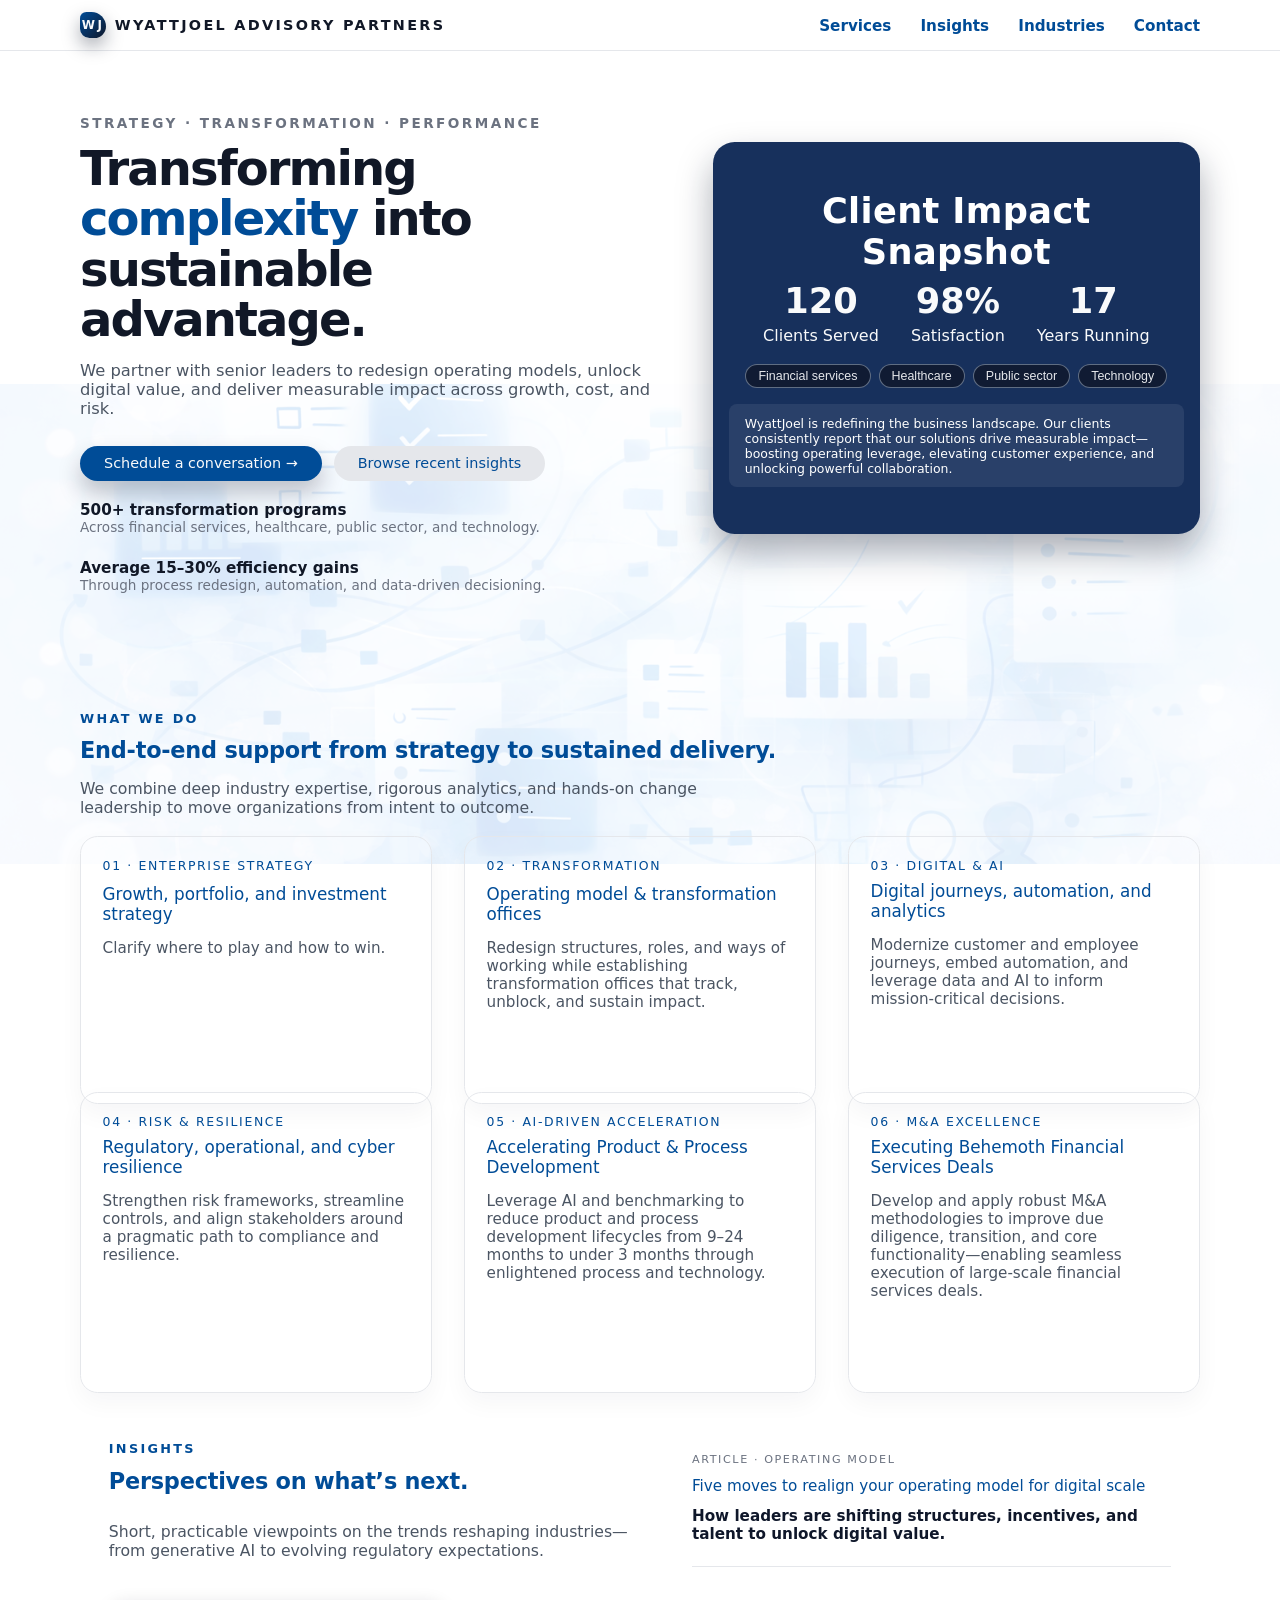
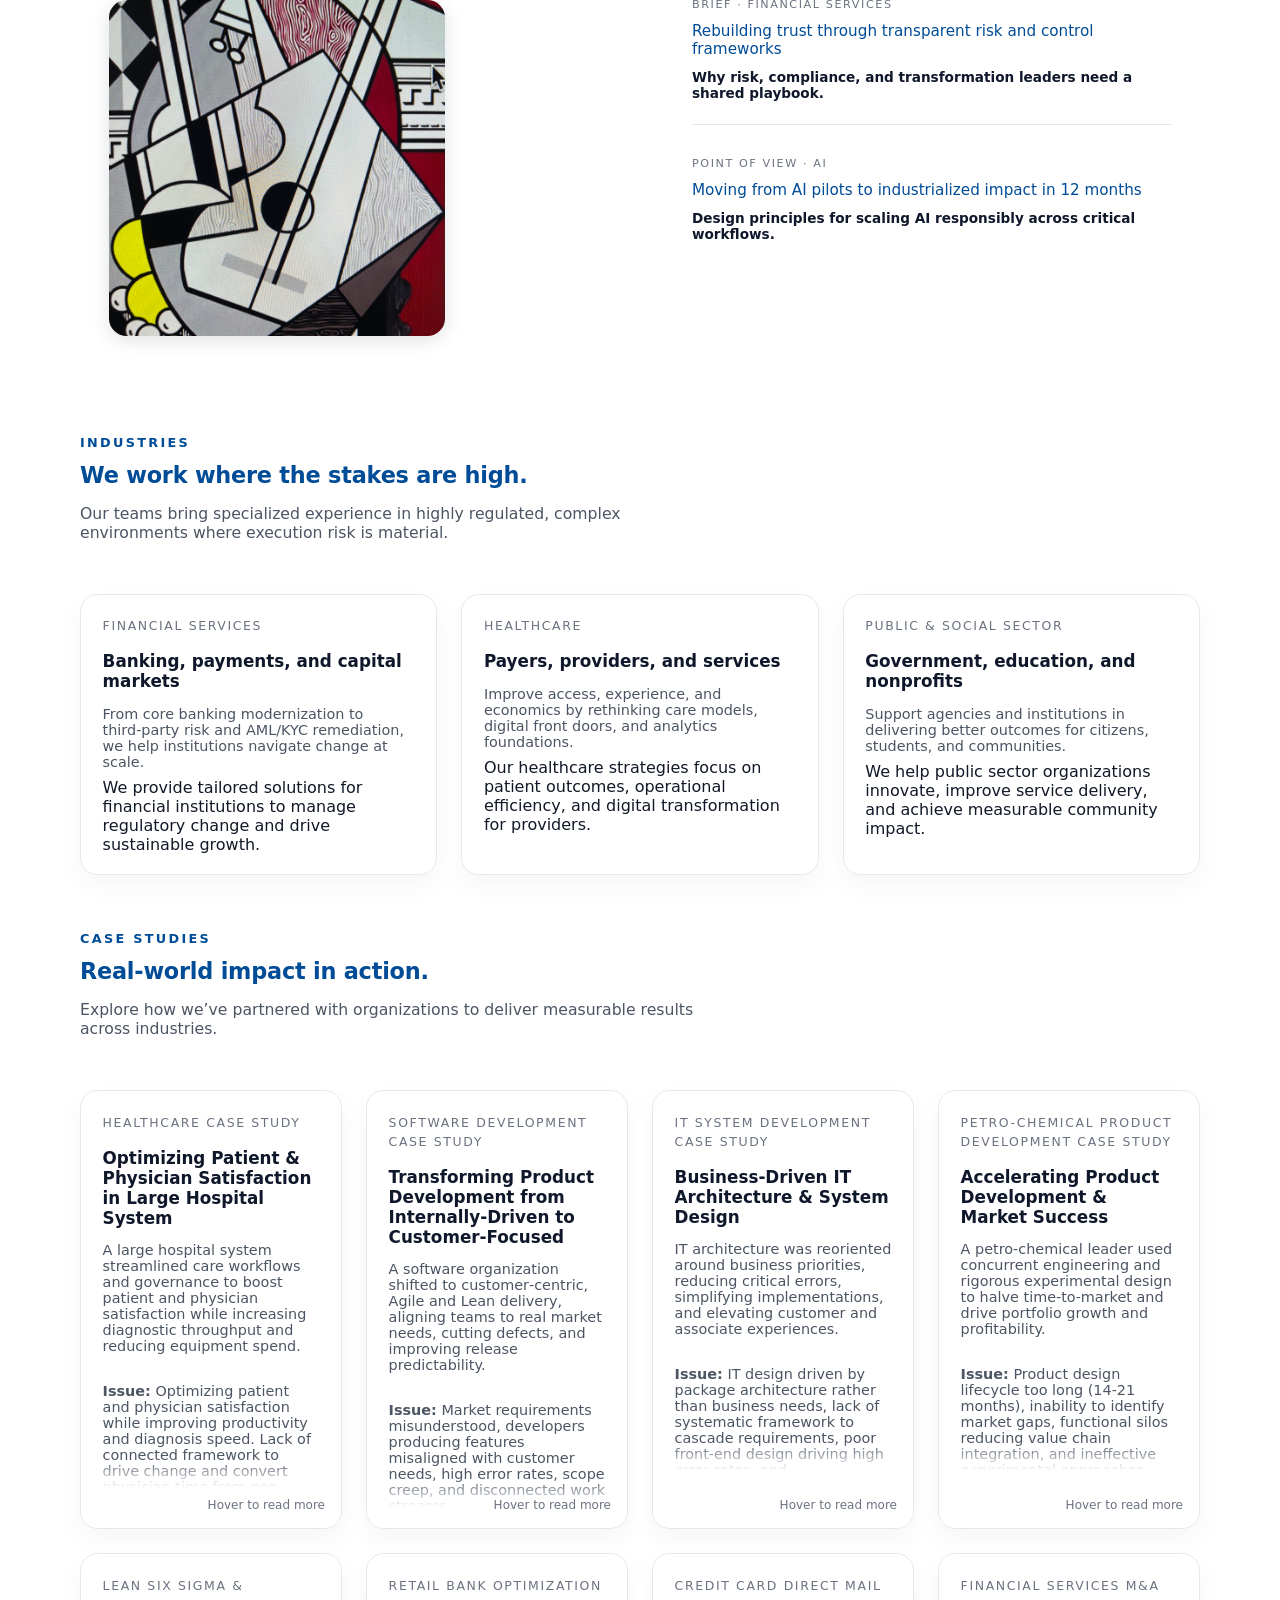
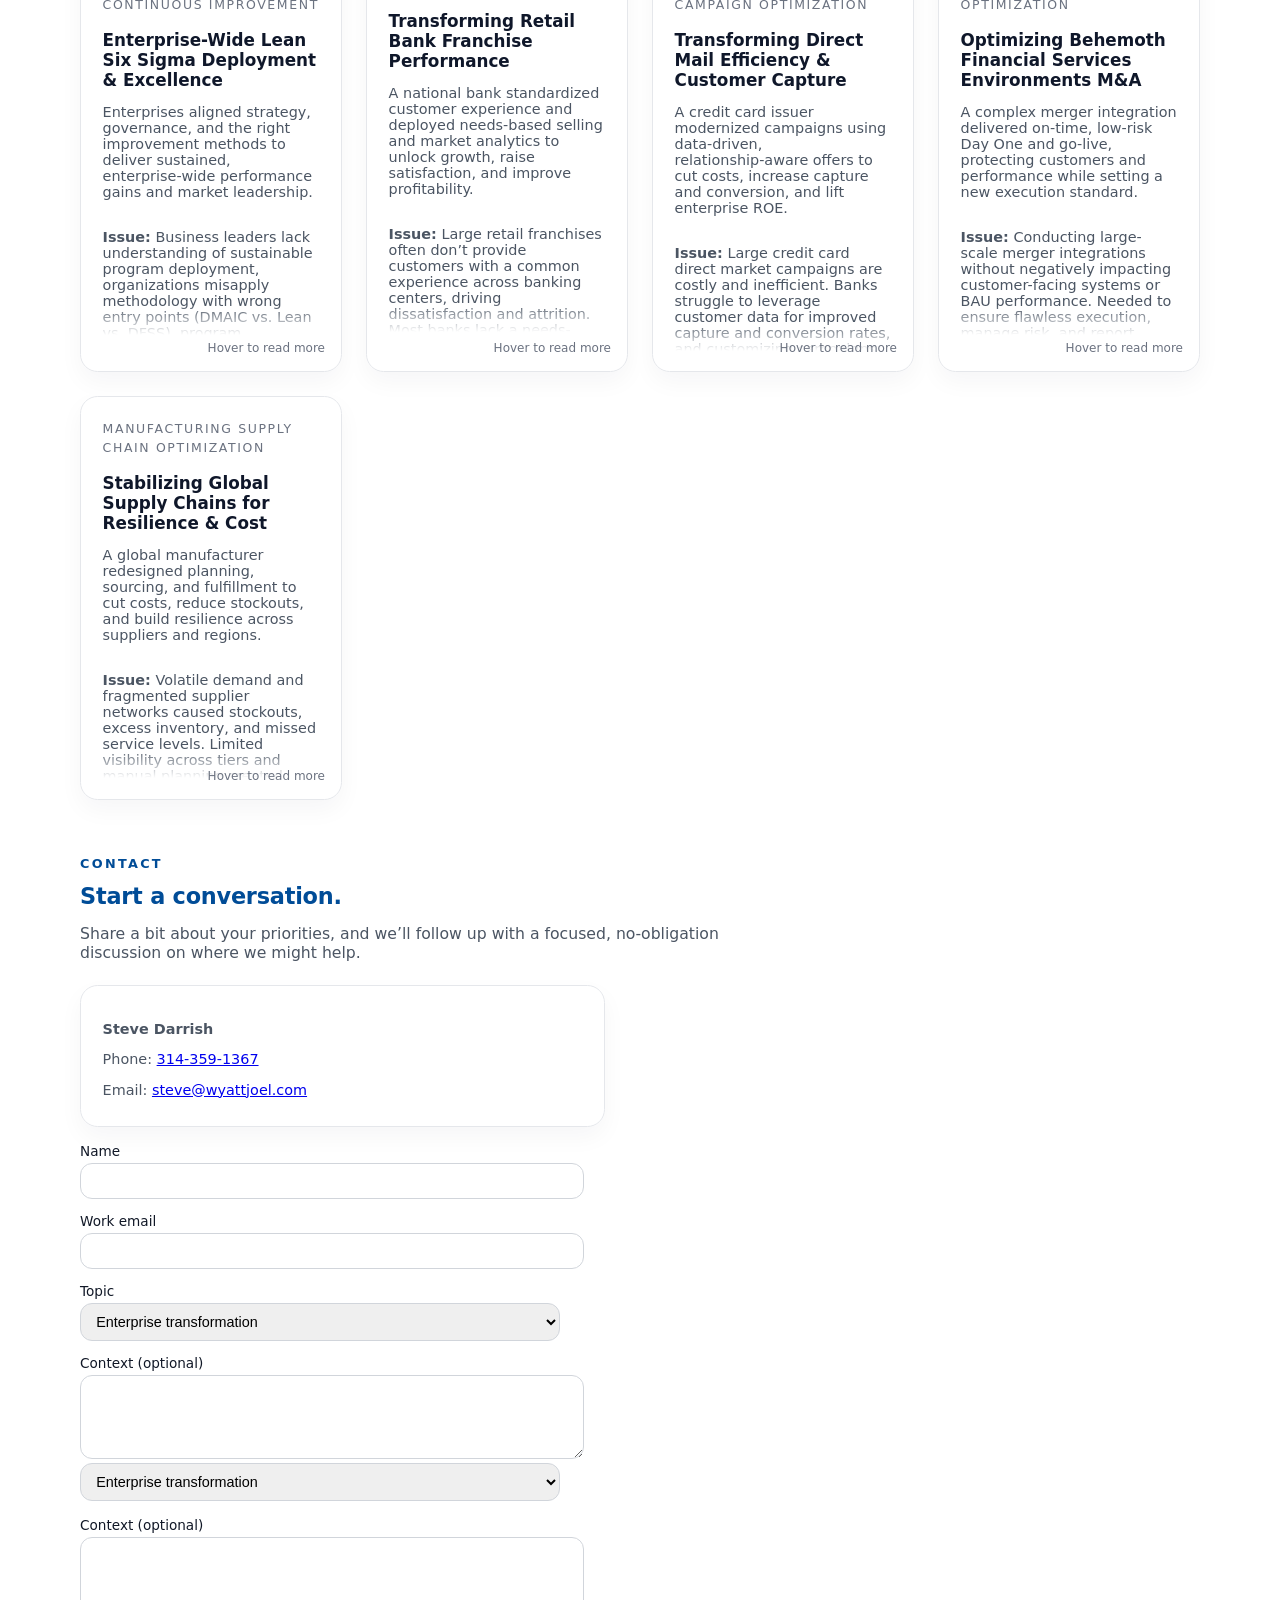
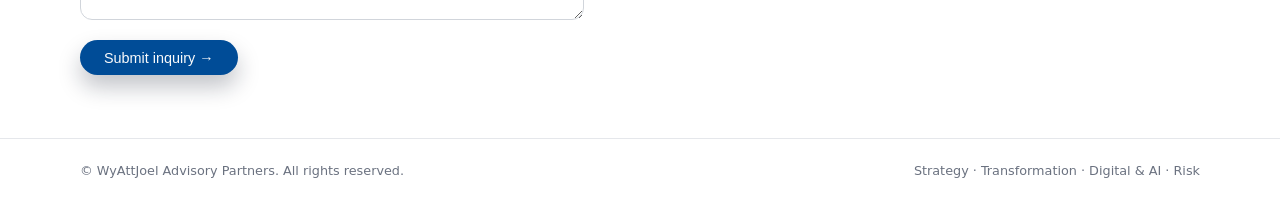
==== commit 780ecfa9: "Restore site to pre-banner state (40b103b)" ====
--- a/docs/index.html
+++ b/docs/index.html
@@ -1,132 +1,431 @@
+
+
 <!DOCTYPE html>
 <html lang="en">
-<head>
-  <meta charset="UTF-8" />
+ <head>
+ <meta charset="UTF-8" />
   <title>WyAttJoel Advisory Partners</title>
   <meta name="viewport" content="width=device-width, initial-scale=1" />
   <style>
-    :root {
-      --accent: #004c97;
-      --accent-ink: #0f172a;
-      --surface-glass: rgba(255,255,255,0.1);
-      --surface-border: rgba(255,255,255,0.45);
-    }
+                                                                                          .pill-menu {
+                                                                                            position: absolute;
+                                                                                            left: 50%;
+                                                                                            transform: translateX(-50%);
+                                                                                            top: 110%;
+                                                                                            min-width: 180px;
+                                                                                            max-width: 220px;
+                                                                                            width: auto;
+                                                                                            background: #e1effa;
+                                                                                            color: #17305c;
+                                                                                            font-size: 0.85rem;
+                                                                                            padding: 0.7rem 1rem;
+                                                                                            border-radius: 0.7rem;
+                                                                                            box-shadow: 0 4px 16px rgba(15,23,42,0.10);
+                                                                                            z-index: 10;
+                                                                                            margin-top: 0.3rem;
+                                                                                            white-space: normal;
+                                                                                            word-break: break-word;
+                                                                                            text-align: left;
+                                                                                            display: none;
+                                                                                          }
+                                                                                      .pill-row > div {
+                                                                                        position: relative !important;
+                                                                                      }
+                                          @media (max-width: 800px) {
+                                            .client-impact-card {
+                                              padding: 0.7rem 0.4rem !important;
+                                              max-width: 98vw !important;
+                                              font-size: 0.95rem !important;
+                                            }
+                                            .client-impact-card h2 {
+                                              font-size: 1.3rem !important;
+                                              margin-bottom: 0.3rem !important;
+                                            }
+                                            .impact-stats {
+                                              gap: 1rem !important;
+                                            }
+                                            .impact-number {
+                                              font-size: 1.3rem !important;
+                                            }
+                                            .impact-label {
+                                              font-size: 0.85rem !important;
+                                            }
+                                            .client-impact-card p {
+                                              font-size: 0.68rem !important;
+                                              padding: 0.5rem 0.7rem !important;
+                                            }
+                                          }
+                                      @media (max-width: 800px) {
+                                        .nav-inner {
+                                          flex-direction: column !important;
+                                          align-items: flex-start !important;
+                                        }
+                                        .brand {
+                                          margin-bottom: 0.5rem !important;
+                                        }
+                                        nav:not(.mobile-nav) {
+                                          display: flex !important;
+                                          flex-direction: row !important;
+                                          width: 100vw !important;
+                                          justify-content: flex-start !important;
+                                          align-items: center !important;
+                                          margin-bottom: 0.5rem !important;
+                                          overflow-x: auto !important;
+                                          white-space: nowrap !important;
+                                          font-size: 0.85rem !important;
+                                          padding: 0 0.2rem !important;
+                                        }
+                                        nav:not(.mobile-nav) a {
+                                          display: inline-block !important;
+                                          white-space: nowrap !important;
+                                          margin-right: 1.1rem !important;
+                                          margin-bottom: 0 !important;
+                                          font-size: 0.95em !important;
+                                        }
+                                        nav:not(.mobile-nav) a:last-child {
+                                          margin-right: 0 !important;
+                                        }
+                                        .mobile-nav-btn, .mobile-nav {
+                                          display: none !important;
+                                        }
+                                      }
+                                  @media (max-width: 800px) {
+                                    .nav-inner {
+                                      flex-direction: column !important;
+                                      align-items: flex-start !important;
+                                    }
+                                    .brand {
+                                      margin-bottom: 0.5rem !important;
+                                    }
+                                    .mobile-nav-btn {
+                                      display: flex !important;
+                                      margin-top: 0.2rem !important;
+                                      margin-bottom: 0.7rem !important;
+                                      align-self: flex-start !important;
+                                      position: relative !important;
+                                      z-index: 1101 !important;
+                                    }
+                                    .nav-inner > nav:not(.mobile-nav) {
+                                      display: none !important;
+                                    }
+                                    .mobile-nav {
+                                      display: none !important;
+                                      flex-direction: column !important;
+                                      width: 100vw !important;
+                                      position: absolute !important;
+                                      top: 100% !important;
+                                      left: 0 !important;
+                                      background: #fff !important;
+                                      z-index: 1100 !important;
+                                      box-shadow: 0 4px 16px rgba(15,23,42,0.10) !important;
+                                      padding: 1.2rem 1.5rem 1.5rem 1.5rem !important;
+                                    }
+                                    .mobile-nav.open {
+                                      display: flex !important;
+                                    }
+                                    .mobile-nav a {
+                                      white-space: nowrap !important;
+                                      display: block !important;
+                                      margin-bottom: 1rem !important;
+                                      font-size: 1.1rem !important;
+                                    }
+                                    .mobile-nav a:last-child {
+                                      margin-bottom: 0 !important;
+                                    }
+                                    .mobile-nav-close {
+                                      align-self: flex-end !important;
+                                      margin-bottom: 1rem !important;
+                                      font-size: 2rem !important;
+                                      background: none !important;
+                                      border: none !important;
+                                      color: #004c97 !important;
+                                      cursor: pointer !important;
+                                    }
+                                  }
+                              @media (max-width: 800px) {
+                                .nav-inner {
+                                  flex-direction: column !important;
+                                  align-items: flex-start !important;
+                                }
+                                .brand {
+                                  margin-bottom: 0.5rem;
+                                }
+                                .mobile-nav-btn {
+                                  display: flex !important;
+                                  margin-top: 0.2rem;
+                                  margin-bottom: 0.7rem;
+                                  align-self: flex-start;
+                                }
+                                nav:not(.mobile-nav) {
+                                  display: none !important;
+                                }
+                                .mobile-nav {
+                                  display: flex !important;
+                                  flex-direction: column;
+                                  width: 100vw;
+                                  position: absolute;
+                                  top: 100%;
+                                  left: 0;
+                                  background: #fff;
+                                  z-index: 1000;
+                                  box-shadow: 0 4px 16px rgba(15,23,42,0.10);
+                                  padding: 1.2rem 1.5rem 1.5rem 1.5rem;
+                                }
+                                .mobile-nav a {
+                                  white-space: nowrap;
+                                  display: block;
+                                  margin-bottom: 1rem;
+                                  font-size: 1.1rem;
+                                }
+                                .mobile-nav a:last-child {
+                                  margin-bottom: 0;
+                                }
+                                .mobile-nav-close {
+                                  align-self: flex-end;
+                                  margin-bottom: 1rem;
+                                  font-size: 2rem;
+                                  background: none;
+                                  border: none;
+                                  color: #004c97;
+                                  cursor: pointer;
+                                }
+                              }
+                          @media (max-width: 800px) {
+                            .nav-inner {
+                              flex-direction: column !important;
+                              align-items: flex-start !important;
+                            }
+                            .brand {
+                              margin-bottom: 0.5rem;
+                            }
+                            .mobile-nav-btn {
+                              display: flex !important;
+                              margin-top: 0.2rem;
+                              margin-bottom: 0.7rem;
+                              align-self: flex-start;
+                            }
+                            nav:not(.mobile-nav) {
+                              width: 100%;
+                              margin-bottom: 0.5rem;
+                            }
+                            nav:not(.mobile-nav) a {
+                              white-space: nowrap;
+                              display: inline-block;
+                              margin-right: 1.2rem;
+                              margin-bottom: 0;
+                            }
+                            nav:not(.mobile-nav) a:last-child {
+                              margin-right: 0;
+                            }
+                          }
+                      /* Hamburger and mobile nav styles */
+                      @media (max-width: 800px) {
+                        .mobile-nav-btn {
+                          display: flex;
+                        }
+                        .mobile-nav {
+                          display: none;
+                        }
+                        .mobile-nav.open {
+                          display: flex;
+                        }
+                      }
+                      @media (min-width: 801px) {
+                        .mobile-nav-btn,
+                        .mobile-nav {
+                          display: none !important;
+                        }
+                      }
+                      .mobile-nav-btn {
+                        display: none;
+                        background: none;
+                        border: none;
+                        position: absolute;
+                        right: 1.5rem;
+                        top: 1.2rem;
+                        z-index: 20;
+                        flex-direction: column;
+                        justify-content: center;
+                        align-items: center;
+                        width: 38px;
+                        height: 38px;
+                        cursor: pointer;
+                      }
+                      .mobile-nav-btn span {
+                        display: block;
+                        width: 26px;
+                        height: 3px;
+                        margin: 4px 0;
+                        background: #004c97;
+                        border-radius: 2px;
+                        transition: 0.2s;
+                      }
+                      .mobile-nav {
+                        display: none;
+                        position: fixed;
+                        top: 0;
+                        right: 0;
+                        width: 80vw;
+                        max-width: 320px;
+                        height: 100vh;
+                        background: #fff;
+                        box-shadow: -2px 0 18px rgba(15,23,42,0.13);
+                        z-index: 100;
+                        padding: 2.5rem 1.5rem 1.5rem 2rem;
+                        flex-direction: column;
+                        gap: 1.5rem;
+                        animation: slideInNav 0.22s cubic-bezier(.4,0,.2,1);
+                      }
+                      .mobile-nav a {
+                        color: #004c97;
+                        font-size: 1.15rem;
+                        font-weight: 600;
+                        text-decoration: none;
+                        margin-bottom: 1.2rem;
+                        display: block;
+                      }
+                      .mobile-nav-close {
+                        position: absolute;
+                        top: 1.1rem;
+                        right: 1.2rem;
+                        background: none;
+                        border: none;
+                        font-size: 2rem;
+                        color: #004c97;
+                        cursor: pointer;
+                      }
+                      @keyframes slideInNav {
+                        from { right: -100vw; opacity: 0; }
+                        to { right: 0; opacity: 1; }
+                      }
+                  /* Desktop: Set Pers.jpg to 3.5in x 3.5in in INSIGHTS */
+                  @media (min-width: 601px) {
+                    .insights-pers-img {
+                      width: 3.5in !important;
+                      height: 3.5in !important;
+                      max-width: 100%;
+                      max-height: 100%;
+                      border-radius: 1.1rem;
+                      object-fit: cover;
+                      box-shadow: 0 4px 18px rgba(15,23,42,0.13);
+                      display: block;
+                      margin-top: 1.1rem;
+                      margin-bottom: 0.7rem;
+                    }
+                  }
+              /* Mobile improvements for Client Impact Snapshot */
+              @media (max-width: 600px) {
+                .client-impact-card {
+                  max-width: 380px !important;
+                  min-width: 260px !important;
+                  width: 90vw !important;
+                  margin-left: auto !important;
+                  margin-right: auto !important;
+                  padding: 0.8rem 0.5rem !important;
+                  box-sizing: border-box !important;
+                  border-radius: 1.35rem !important;
+                }
+                .client-impact-card h2 {
+                  font-size: 1.3rem !important;
+                  padding: 0 0.2rem !important;
+                }
+                .impact-stats {
+                  flex-direction: row !important;
+                  gap: 1rem !important;
+                  justify-content: center !important;
+                  align-items: flex-start !important;
+                }
+                .pill-row {
+                  flex-wrap: nowrap !important;
+                  gap: 0.18rem !important;
+                  justify-content: center !important;
+                  overflow-x: auto !important;
+                }
+                .pill {
+                  min-width: 60px !important;
+                  max-width: 90px !important;
+                  font-size: 0.62rem !important;
+                  padding: 0.11rem 0.32rem !important;
+                }
+                .client-impact-card p,
+                .client-impact-card .impact-label,
+                .client-impact-card .impact-number {
+                  font-size: 0.95rem !important;
+                }
+                .client-impact-card p:last-child {
+                  font-size: 0.68rem !important;
+                  line-height: 1.2 !important;
+                  margin-top: 0.5rem !important;
+                }
+              }
+          /* WHAT WE DO hover popup: match INSIGHTS style exactly */
+          .whatwedo-hover-popup {
+            display: none;
+            position: absolute;
+            left: 0;
+            top: 100%;
+            width: 100%;
+            background: transparent;
+            color: #17305c;
+            font-size: 0.85rem;
+            font-family: 'Inter', 'Segoe UI', Arial, sans-serif;
+            font-weight: 400;
+            padding: 0.7rem 1rem;
+            border-radius: 0.7rem;
+            box-shadow: 0 4px 16px rgba(15,23,42,0.10);
+            z-index: 2;
+            margin-top: 0.3rem;
+            white-space: normal;
+            word-break: break-word;
+            text-align: left;
+            text-transform: none !important;
+            /* Remove all-caps, force sentence case */
+            letter-spacing: normal !important;
+          }
+          .hover-col:hover .whatwedo-hover-popup,
+          .hover-col:focus-within .whatwedo-hover-popup {
+            display: block;
+          }
+      </footer>
+          margin-top: 0.2rem;
+        }
+        .impact-actions {
+          display: flex;
+          gap: 1rem;
+          margin-bottom: 1.1rem;
+        }
+        .impact-btn {
+          background: #17305c;
+          color: #f9fafb;
+          border: none;
+          border-radius: 0.7rem;
+          padding: 0.6rem 1.2rem;
+          font-size: 1rem;
+          font-weight: 500;
+          cursor: pointer;
+          transition: background 0.15s;
+          white-space: nowrap;
+        }
+        .impact-btn:hover, .impact-btn:focus {
+          background: #25447a;
+        }
+        .client-impact-card p {
+          font-size: 1rem;
+          margin: 0.5rem 0 0 0;
+          color: #e0eaff;
+        }
     body {
       margin: 0;
       font-family: system-ui, -apple-system, BlinkMacSystemFont, "Segoe UI", sans-serif;
-      background: #ffffff;
+      background: transparent;
       color: #111827;
       -webkit-font-smoothing: antialiased;
-      position: relative;
-    }
-    body.theme-dark {
-      --accent: #60a5fa;
-      --accent-ink: #e2e8f0;
-      --surface-glass: rgba(15,23,42,0.26);
-      --surface-border: rgba(148,163,184,0.4);
-      color: #e5e7eb;
-    }
-    body::before {
-      content: "";
-      position: fixed;
-      inset: 0;
-      z-index: -2;
-      background:
-        linear-gradient(rgba(255,255,255,0.38), rgba(255,255,255,0.38)),
-        url("site-background.png") center center / cover no-repeat;
-      background-attachment: fixed;
-      pointer-events: none;
-      animation: backgroundToneShift 40s ease-in-out infinite alternate;
-    }
-    body::after {
-      content: "";
-      position: fixed;
-      inset: 0;
-      z-index: -1;
-      background:
-        radial-gradient(circle at 18% 22%, rgba(37,99,235,0.16), transparent 44%),
-        radial-gradient(circle at 78% 18%, rgba(96,165,250,0.14), transparent 42%),
-        radial-gradient(circle at 68% 74%, rgba(125,211,252,0.12), transparent 47%),
-        radial-gradient(circle at 86% 66%, rgba(244,114,182,0.14), transparent 46%),
-        radial-gradient(circle at 74% 34%, rgba(251,113,133,0.12), transparent 44%),
-        radial-gradient(circle at 22% 26%, rgba(255,255,255,0.12) 0 0.14rem, transparent 0.2rem),
-        radial-gradient(circle at 46% 58%, rgba(255,255,255,0.1) 0 0.12rem, transparent 0.18rem),
-        radial-gradient(circle at 73% 41%, rgba(255,255,255,0.1) 0 0.13rem, transparent 0.19rem);
-      pointer-events: none;
-      animation: subtleColorShift 38s ease-in-out infinite alternate, tintMorph 54s ease-in-out infinite alternate, twinklePulse 10s ease-in-out infinite;
-    }
-    @keyframes subtleColorShift {
-      0% {
-        opacity: 0.09;
-        transform: translate3d(0, 0, 0) scale(1);
-      }
-      50% {
-        opacity: 0;
-        transform: translate3d(-0.6%, 0.6%, 0) scale(1.01);
-      }
-      100% {
-        opacity: 0.1;
-        transform: translate3d(0.6%, -0.6%, 0) scale(1.005);
-      }
-    }
-    @keyframes backgroundToneShift {
-      0% {
-        filter: saturate(1.04) brightness(1.06) contrast(1.04);
-      }
-      50% {
-        filter: saturate(0.25) brightness(1.46) contrast(0.86);
-      }
-      100% {
-        filter: saturate(1.05) brightness(1.07) contrast(1.03);
-      }
-    }
-    @keyframes tintMorph {
-      0% {
-        background:
-          radial-gradient(circle at 18% 22%, rgba(37,99,235,0.17), transparent 44%),
-          radial-gradient(circle at 78% 18%, rgba(96,165,250,0.14), transparent 42%),
-          radial-gradient(circle at 68% 74%, rgba(125,211,252,0.12), transparent 47%),
-          radial-gradient(circle at 86% 66%, rgba(244,114,182,0.14), transparent 46%),
-          radial-gradient(circle at 74% 34%, rgba(251,113,133,0.11), transparent 44%);
-      }
-      50% {
-        background:
-          radial-gradient(circle at 18% 22%, rgba(255,255,255,0.34), transparent 44%),
-          radial-gradient(circle at 78% 18%, rgba(255,255,255,0.29), transparent 42%),
-          radial-gradient(circle at 68% 74%, rgba(255,255,255,0.27), transparent 47%),
-          radial-gradient(circle at 86% 66%, rgba(255,255,255,0.31), transparent 46%),
-          radial-gradient(circle at 74% 34%, rgba(255,255,255,0.28), transparent 44%),
-          radial-gradient(circle at 22% 26%, rgba(255,255,255,0.62) 0 0.15rem, transparent 0.22rem),
-          radial-gradient(circle at 46% 58%, rgba(255,255,255,0.56) 0 0.13rem, transparent 0.2rem),
-          radial-gradient(circle at 73% 41%, rgba(255,255,255,0.54) 0 0.14rem, transparent 0.21rem);
-      }
-      100% {
-        background:
-          radial-gradient(circle at 18% 22%, rgba(96,165,250,0.12), transparent 44%),
-          radial-gradient(circle at 78% 18%, rgba(59,130,246,0.1), transparent 42%),
-          radial-gradient(circle at 68% 74%, rgba(236,72,153,0.16), transparent 47%),
-          radial-gradient(circle at 86% 66%, rgba(244,114,182,0.2), transparent 46%),
-          radial-gradient(circle at 74% 34%, rgba(251,113,133,0.16), transparent 44%),
-          radial-gradient(circle at 22% 26%, rgba(255,255,255,0.12) 0 0.14rem, transparent 0.2rem),
-          radial-gradient(circle at 46% 58%, rgba(255,255,255,0.1) 0 0.12rem, transparent 0.18rem),
-          radial-gradient(circle at 73% 41%, rgba(255,255,255,0.1) 0 0.13rem, transparent 0.19rem);
-      }
-    }
-    @keyframes twinklePulse {
-      0%, 42%, 58%, 100% {
-        opacity: 0.1;
-      }
-      48%, 52% {
-        opacity: 0.2;
-      }
-      50% {
-        opacity: 0.25;
-      }
-    }
+    }
+    /* Removed animated gradient background */
     header {
       position: sticky;
       top: 0;
-      background: rgba(255,255,255,0.88);
+      background: rgba(255,255,255,0.96);
       backdrop-filter: blur(12px);
       border-bottom: 1px solid #e5e7eb;
       z-index: 10;
@@ -207,34 +506,10 @@
     nav a:hover::after {
       transform: scaleX(1);
     }
-    .nav-actions {
-      display: flex;
-      align-items: center;
-      gap: 0.55rem;
-    }
-    .theme-toggle {
-      border: 1px solid #cbd5e1;
-      border-radius: 999px;
-      background: rgba(255,255,255,0.9);
-      color: #0f172a;
-      font-size: 0.78rem;
-      letter-spacing: 0.04em;
-      text-transform: uppercase;
-      padding: 0.34rem 0.75rem;
-      cursor: pointer;
-    }
-    body.theme-dark .theme-toggle {
-      background: rgba(15,23,42,0.72);
-      color: #e5e7eb;
-      border-color: rgba(148,163,184,0.55);
-    }
     .shell {
       max-width: 1120px;
       margin: 0 auto;
-      padding: 2.5rem 1.5rem 3.5rem;
-      background: transparent;
-      border-radius: 0;
-      box-shadow: none;
+      padding: 2.5rem 1.5rem 0.9rem;
     }
     .hero {
       display: grid;
@@ -242,57 +517,7 @@
       gap: 3rem;
       align-items: center;
       margin-top: 1.5rem;
-    }
-    .hero-right-stack {
-      display: grid;
-      gap: 0.9rem;
-    }
-    .hero-video-card {
-      position: relative;
-      min-height: 170px;
-      border-radius: 1.1rem;
-      overflow: hidden;
-      border: 1px solid var(--surface-border);
-      background:
-        linear-gradient(135deg, rgba(30,64,175,0.4), rgba(14,165,233,0.25)),
-        radial-gradient(circle at 78% 24%, rgba(249,168,212,0.22), transparent 40%),
-        #0b1736;
-      box-shadow: 0 12px 30px rgba(15,23,42,0.2);
-    }
-    .hero-video-card video {
-      width: 100%;
-      height: 100%;
-      object-fit: cover;
-      display: block;
-      opacity: 0.8;
-      mix-blend-mode: screen;
-    }
-    .hero-video-card img {
-      width: 100%;
-      height: 100%;
-      object-fit: cover;
-      display: block;
-      opacity: 0.72;
-      filter: saturate(1.06) contrast(1.03);
-    }
-    .hero-video-overlay {
-      position: absolute;
-      inset: 0;
-      pointer-events: none;
-      background:
-        linear-gradient(160deg, rgba(15,23,42,0.26), rgba(15,23,42,0.38)),
-        radial-gradient(circle at 20% 20%, rgba(147,197,253,0.18), transparent 50%);
-    }
-    .hero-video-label {
-      position: absolute;
-      left: 0.9rem;
-      bottom: 0.8rem;
-      margin: 0;
-      color: #e2e8f0;
-      font-size: 0.72rem;
-      letter-spacing: 0.08em;
-      text-transform: uppercase;
-      font-weight: 600;
+      margin-bottom: 0.06rem;
     }
     .eyebrow {
       font-size: 0.85rem;
@@ -307,16 +532,6 @@
       line-height: 1.05;
       letter-spacing: -0.04em;
       margin: 0 0 1rem;
-    }
-    .transform-word {
-      display: inline-block;
-      white-space: nowrap;
-      opacity: 1;
-      transition: color 14s ease-in-out, opacity 3.2s cubic-bezier(0.2, 0.9, 0.25, 1);
-    }
-    .transform-word .char {
-      display: inline-block;
-      font-family: inherit;
     }
     h1 span {
       color: #004c97;
@@ -346,13 +561,6 @@
       transition: transform 0.12s ease-out, box-shadow 0.12s ease-out, background 0.12s ease-out;
       text-decoration: none;
     }
-    input,
-    select,
-    textarea,
-    button {
-      box-sizing: border-box;
-      max-width: 100%;
-    }
     .btn-primary {
       background: #004c97;
       color: #f9fafb;
@@ -364,8 +572,8 @@
       background: #00376f;
     }
     .btn-outline {
-      background: #ffffff;
-      border: 2px solid #004c97;
+      background: transparent;
+      border: 1px solid #cbd5e1;
       color: #111827;
     }
     .btn-outline:hover {
@@ -377,155 +585,59 @@
       display: flex;
       flex-wrap: wrap;
       gap: 1.5rem;
-      font-size: 0.98rem;
+      font-size: 0.85rem;
       color: #6b7280;
     }
     .hero-meta strong {
       display: block;
       color: #111827;
-      font-size: 0.98rem;
-    }
-    .client-impact-card {
-      background: #17305c;
-      color: #f9fafb;
-      border-radius: 1.2rem;
-      padding: 1.7rem 1.5rem;
-      box-shadow: none;
-      margin-top: 1.8rem;
-      margin-bottom: 1.8rem;
-    }
-    .client-impact-card h2 {
-      font-size: 1.15rem;
-      margin-bottom: 0.7rem;
-      letter-spacing: .15em;
+      font-size: 0.95rem;
+    }
+    .hero-card {
+      background: radial-gradient(circle at top, #e1effa 0, transparent 55%), #020617;
+      color: #e5e7eb;
+      border-radius: 1.35rem;
+      padding: 1.75rem 1.6rem;
+      box-shadow: 0 18px 35px rgba(15,23,42,0.35);
+    }
+    .hero-card h2 {
+      font-size: 1.1rem;
+      margin-bottom: 0.5rem;
+      letter-spacing: .16em;
       text-transform: uppercase;
-      color: #b6c6e3;
-      text-align: center;
-    }
-    .impact-stats {
+      color: #0f172a;
+    }
+    .hero-card-main {
+      margin-bottom: 1rem;
+    }
+    .hero-card-main strong {
+      font-size: 1.9rem;
+      display: block;
+      letter-spacing: -0.03em;
+    }
+    .hero-card-main span {
+      font-size: 0.9rem;
+      color: #9ca3af;
+    }
+    .pill-row {
       display: flex;
-      justify-content: space-between;
-      gap: 1.5rem;
-      margin-bottom: 1.2rem;
-    }
-    .impact-stats > div {
-      flex: 1 1 0;
-      text-align: center;
-    }
-    .impact-number {
-      font-size: clamp(1.15rem, 1.85vw, 1.5rem);
-      font-weight: 700;
-      display: block;
-      color: #e0eaff;
-      white-space: nowrap;
-      line-height: 1.1;
-    }
-    @media (min-width: 801px) {
-      .impact-stats {
-        gap: 1rem;
-      }
-      .impact-stats > div {
-        min-width: 0;
-      }
-      .impact-number {
-        font-size: clamp(1rem, 1.35vw, 1.28rem);
-      }
-    }
-    .impact-label {
-      font-size: 1rem;
-      color: #b6c6e3;
-      display: block;
-      margin-top: 0.2rem;
-    }
-    .sector-pills {
-      display: flex;
-      gap: 0.5rem;
-      margin-bottom: 1.1rem;
-      flex-wrap: nowrap;
-      justify-content: center;
-      overflow-x: visible;
-    }
-    .sector-pill {
-      background: #17305c;
-      color: #f9fafb;
-      border: 1px solid rgba(182,198,227,0.7);
+      flex-wrap: wrap;
+      gap: 0.55rem;
+      margin: 0.75rem 0 1.25rem;
+    }
+    .pill {
       border-radius: 999px;
-      padding: 0.28rem 0.62rem;
-      font-size: 0.77rem;
-      font-weight: 500;
-      cursor: pointer;
-      transition: background 0.15s;
-      white-space: nowrap;
-      flex: 0 0 auto;
-    }
-    .sector-pill:hover,
-    .sector-pill:focus {
-      background: #25447a;
-    }
-    .sector-description {
-      border: 1px solid rgba(182,198,227,0.35);
-      border-radius: 0.7rem;
-      background: #25447a;
-      color: #f8fbff;
-      font-size: 0.93rem;
-      line-height: 1.4;
-      padding: 0.65rem 0.75rem;
-      min-height: 2.3rem;
-    }
-    .client-impact-card p {
-      font-size: 0.9rem;
-      margin: 0.5rem 0 0 0;
-      color: #e0eaff;
-      font-weight: 400;
+      border: 1px solid rgba(148,163,184,0.6);
+      padding: 0.25rem 0.75rem;
+      font-size: 0.78rem;
+      color: #e5e7eb;
+      background: rgba(15,23,42,0.8);
     }
     .card-grid {
       display: grid;
       grid-template-columns: repeat(auto-fit, minmax(230px, 1fr));
       gap: 1.5rem;
       margin-top: 3.25rem;
-    }
-    .reveal-on-scroll {
-      opacity: 0;
-      transform: translateY(18px);
-      transition: opacity 0.55s ease, transform 0.55s ease;
-      will-change: opacity, transform;
-    }
-    .reveal-on-scroll.is-visible {
-      opacity: 1;
-      transform: translateY(0);
-    }
-    .services-grid {
-      grid-template-columns: repeat(3, minmax(0, 1fr));
-      isolation: isolate;
-    }
-    .services-grid .card {
-      position: relative;
-      overflow: visible;
-      z-index: 1;
-    }
-    .services-grid .card:hover,
-    .services-grid .card:focus-within {
-      z-index: 30;
-    }
-    .services-grid .card span {
-      color: #004c97;
-    }
-    .services-grid .card h3 {
-      color: #111827;
-    }
-    .services-grid .card p {
-      color: #111827;
-      font-weight: 400;
-    }
-    .services-grid .service-hover-note {
-      color: #111827;
-      font-size: 0.9rem;
-      font-weight: 400;
-      text-transform: none;
-      letter-spacing: normal;
-    }
-    .services-grid .card p .service-hover-note {
-      color: #111827;
     }
     .section-label {
       font-size: 0.8rem;
@@ -539,6 +651,8 @@
       font-size: 1.4rem;
       margin-bottom: 0.75rem;
       letter-spacing: -0.01em;
+      color: #004c97;
+      font-weight: bold;
     }
     .section-lead {
       font-size: 0.98rem;
@@ -546,66 +660,12 @@
       max-width: 40rem;
       margin-bottom: 1.4rem;
     }
-    .case-studies-section {
-      background: rgba(255,255,255,0.22);
-      border: 1px solid rgba(255,255,255,0.6);
-      padding: 2.5rem 2rem;
-      border-radius: 1.3rem;
-      box-shadow: 0 12px 36px rgba(15,23,42,0.1);
-    }
-    .case-studies-grid {
-      display: grid;
-      grid-template-columns: repeat(auto-fit, minmax(250px, 1fr));
-      gap: 1.5rem;
-      margin-top: 1.75rem;
-    }
-    .case-study-card {
-      background: rgba(255,255,255,0.94);
-      border: 1px solid rgba(148,163,184,0.55);
-      border-radius: 1.1rem;
-      padding: 1.2rem;
-      min-height: 220px;
-      display: flex;
-      flex-direction: column;
-      justify-content: space-between;
-      box-shadow: 0 12px 28px rgba(15,23,42,0.09);
-      transition: transform 0.3s ease, box-shadow 0.3s ease;
-    }
-    .case-study-card:hover {
-      transform: translateY(-6px);
-      box-shadow: 0 18px 35px rgba(15,23,42,0.14);
-    }
-    .case-study-card h3 {
-      font-size: 1.05rem;
-      margin-bottom: 0.65rem;
-      font-weight: 700;
-      color: #0b1220;
-    }
-    .case-detail {
-      flex: 1;
-      display: flex;
-      flex-direction: column;
-      gap: 0.35rem;
-      color: #374151;
-      font-size: 0.95rem;
-      line-height: 1.5;
-    }
-    .case-detail p {
-      margin: 0;
-    }
-    .case-label {
-      font-size: 0.78rem;
-      letter-spacing: 0.2em;
-      text-transform: uppercase;
-      color: #475569;
-    }
     .card {
       border-radius: 1.1rem;
-      border: 1px solid rgba(255,255,255,0.35);
+      border: 1px solid #e5e7eb;
       padding: 1.3rem 1.35rem;
       background: transparent;
-      box-shadow: none;
-      backdrop-filter: none;
+      box-shadow: 0 10px 24px rgba(15,23,42,0.04);
     }
     .card.case-study {
       position: relative;
@@ -618,8 +678,7 @@
       transition: max-height 0.2s ease;
       -webkit-mask-image: linear-gradient(to bottom, black 75%, transparent 100%);
       mask-image: linear-gradient(to bottom, black 75%, transparent 100%);
-        color: #004c97;
-      }
+    }
     .card.case-study:hover .case-body,
     .card.case-study:focus-within .case-body {
       max-height: none;
@@ -631,57 +690,17 @@
       right: 1rem;
       bottom: 1rem;
       font-size: 0.75rem;
-        color: #004c97;
-    }
-    .card.case-study > span {
-      color: #004c97;
+      color: #6b7280;
     }
     .card h3 {
       font-size: 1.05rem;
       margin-bottom: 0.4rem;
+      color: #0f172a;
     }
     .card p {
       font-size: 0.9rem;
       color: #4b5563;
       margin-bottom: 0.5rem;
-    }
-    .service-hover-note {
-      position: relative;
-      display: inline-block;
-      cursor: help;
-      border-bottom: 1px dashed #93c5fd;
-      z-index: 40;
-    }
-    .service-hover-note::after {
-      content: attr(data-note);
-      position: absolute;
-      bottom: calc(100% + 0.45rem);
-      top: auto;
-      left: 0;
-      width: max-content;
-      min-width: 16rem;
-      max-width: min(24rem, calc(100vw - 4rem));
-      background: #0b2346;
-      color: #ffffff;
-      border: 1px solid rgba(15,23,42,0.75);
-      border-radius: 0.65rem;
-      padding: 0.55rem 0.7rem;
-      font-size: 0.82rem;
-      line-height: 1.35;
-      box-shadow: 0 14px 28px rgba(15,23,42,0.4);
-      backdrop-filter: none;
-      -webkit-backdrop-filter: none;
-      opacity: 0;
-      visibility: hidden;
-      pointer-events: none;
-      transition: opacity 0.15s ease;
-      z-index: 100;
-    }
-    .service-hover-note:hover::after,
-    .service-hover-note:focus::after,
-    .service-hover-note.is-open::after {
-      opacity: 1;
-      visibility: visible;
     }
     .card span {
       font-size: 0.78rem;
@@ -692,339 +711,8 @@
     .insights {
       margin-top: 3.75rem;
       border-radius: 1.35rem;
-      background: rgba(255,255,255,0.22);
-      border: 1px solid rgba(255,255,255,0.6);
+      background: transparent;
       padding: 2rem 1.8rem;
-      backdrop-filter: blur(2px);
-    }
-    .trust-strip {
-      margin-top: 2.4rem;
-      border: 1px solid var(--surface-border);
-      background: var(--surface-glass);
-      border-radius: 1.1rem;
-      padding: 1rem 0.9rem;
-      overflow: hidden;
-      max-width: 72%;
-      margin-left: 0;
-      margin-right: auto;
-    }
-    .trust-title {
-      margin: 0 0 0.75rem;
-      font-size: 0.82rem;
-      letter-spacing: 0.12em;
-      text-transform: uppercase;
-      color: #475569;
-      padding-left: 0;
-      font-weight: 600;
-    }
-    .trust-viewport {
-      overflow: hidden;
-      mask-image: linear-gradient(to right, transparent, black 8%, black 92%, transparent);
-      -webkit-mask-image: linear-gradient(to right, transparent, black 8%, black 92%, transparent);
-    }
-    .trust-track {
-      display: flex;
-      gap: 0.7rem;
-      width: max-content;
-      animation: trustMarquee 26s linear infinite;
-    }
-    .trust-strip:hover .trust-track,
-    .trust-strip:focus-within .trust-track {
-      animation-play-state: paused;
-    }
-    .trust-pill {
-      border: 1px solid rgba(148,163,184,0.55);
-      background: rgba(255,255,255,0.5);
-      color: #111827;
-      padding: 0.45rem 0.75rem;
-      border-radius: 999px;
-      font-size: 0.78rem;
-      letter-spacing: 0.04em;
-      white-space: nowrap;
-      filter: grayscale(1);
-      opacity: 0.86;
-      transition: filter 0.2s ease, opacity 0.2s ease, color 0.2s ease, border-color 0.2s ease;
-    }
-    .trust-pill:hover {
-      filter: grayscale(0);
-      opacity: 1;
-      color: var(--accent);
-      border-color: color-mix(in srgb, var(--accent) 45%, #94a3b8);
-    }
-    @keyframes trustMarquee {
-      from { transform: translateX(0); }
-      to { transform: translateX(-50%); }
-    }
-    .client-logo-wall {
-      margin-top: calc(2.2rem + 1.5in);
-      width: min(45.2rem, calc(100% - 1rem));
-      margin-left: 0;
-      margin-right: auto;
-      border: 1px solid var(--surface-border);
-      background: var(--surface-glass);
-      border-radius: 1.1rem;
-      padding: 0.05rem 0.08rem;
-      backdrop-filter: blur(1.5px);
-      box-shadow: 0 8px 20px rgba(15,23,42,0.08);
-    }
-    .client-logo-title {
-      display: block;
-      margin: 0 0 0.75rem;
-      font-size: 0.82rem;
-      letter-spacing: 0.12em;
-      text-transform: uppercase;
-      color: #475569;
-      padding-left: 0;
-      font-weight: 600;
-      text-align: left;
-    }
-    .client-logo-note {
-      margin: 0 0 0.55rem;
-      color: #0f172a;
-      font-size: 0.8rem;
-      display: none;
-    }
-    .client-logo-viewport {
-      overflow: hidden;
-      mask-image: linear-gradient(to right, transparent, black 3%, black 97%, transparent);
-      -webkit-mask-image: linear-gradient(to right, transparent, black 3%, black 97%, transparent);
-    }
-    .client-logo-track {
-      display: flex;
-      gap: 0.45rem;
-      width: max-content;
-      animation: clientLogoScroll 56s linear infinite;
-      animation-play-state: paused;
-      will-change: transform;
-    }
-    .client-logo-track.is-ready {
-      animation-play-state: running;
-    }
-    .client-logo-tile {
-      border: 1px solid rgba(148,163,184,0.45);
-      background: rgba(255,255,255,0.55);
-      color: #0f172a;
-      border-radius: 0.65rem;
-      padding: 0.35rem 0.42rem;
-      text-align: center;
-      min-height: 2.5rem;
-      min-width: 8.4rem;
-      display: flex;
-      align-items: center;
-      justify-content: center;
-      flex: 0 0 auto;
-      transition: transform 0.2s ease, border-color 0.2s ease;
-    }
-    .client-logo-tile.client-logo-tile-pwc {
-      min-width: 25.2rem;
-      padding: 0.72rem 1.48rem;
-    }
-    .client-logo-tile.client-logo-tile-pwc .client-logo-img-wrap {
-      height: 4.1rem;
-    }
-    .client-logo-tile.client-logo-tile-pwc .client-logo-img {
-      max-height: 3.92rem;
-    }
-    .client-logo-tile.client-logo-tile-ge {
-      min-width: 9.6rem;
-      padding: 0.3rem 0.5rem;
-    }
-    .client-logo-tile.client-logo-tile-ge .client-logo-img-wrap {
-      height: 1.56rem;
-    }
-    .client-logo-tile.client-logo-tile-ge .client-logo-img {
-      max-height: 1.48rem;
-    }
-    .client-logo-tile.client-logo-tile-ge-capital {
-      min-width: 13.6rem;
-      padding: 0.38rem 0.8rem;
-    }
-    .client-logo-tile.client-logo-tile-ge-capital .client-logo-img-wrap {
-      height: 2.35rem;
-    }
-    .client-logo-tile.client-logo-tile-ge-capital .client-logo-img {
-      max-height: 2.26rem;
-    }
-    .client-logo-tile.client-logo-tile-lg {
-      min-width: 11.8rem;
-      padding: 0.34rem 0.68rem;
-    }
-    .client-logo-tile.client-logo-tile-lg .client-logo-img-wrap {
-      height: 2.94rem;
-    }
-    .client-logo-tile.client-logo-tile-lg .client-logo-img {
-      max-height: 2.82rem;
-    }
-    .client-logo-tile.client-logo-tile-wells {
-      min-width: 29.6rem;
-      padding: 0.88rem 1.72rem;
-    }
-    .client-logo-tile.client-logo-tile-wells .client-logo-img-wrap {
-      height: 4.94rem;
-    }
-    .client-logo-tile.client-logo-tile-wells .client-logo-img {
-      max-height: 4.73rem;
-    }
-    .client-logo-tile.client-logo-tile-wfa {
-      min-width: 33.6rem;
-      padding: 0.84rem 1.8rem;
-    }
-    .client-logo-tile.client-logo-tile-wfa .client-logo-img-wrap {
-      height: 5.4rem;
-    }
-    .client-logo-tile.client-logo-tile-wfa .client-logo-img {
-      max-height: 5.12rem;
-    }
-    .client-logo-tile.client-logo-tile-sloan {
-      min-width: 14.4rem;
-      padding: 0.4rem 0.86rem;
-    }
-    .client-logo-tile.client-logo-tile-sloan .client-logo-img-wrap {
-      height: 2.45rem;
-    }
-    .client-logo-tile.client-logo-tile-sloan .client-logo-img {
-      max-height: 2.34rem;
-    }
-    .client-logo-tile.client-logo-tile-penn {
-      min-width: 6.8rem;
-      padding: 0.28rem 0.46rem;
-    }
-    .client-logo-tile.client-logo-tile-penn .client-logo-img-wrap {
-      height: 0.68rem;
-    }
-    .client-logo-tile.client-logo-tile-penn .client-logo-img {
-      max-height: 0.64rem;
-      filter: grayscale(1) sepia(1) saturate(6500%) hue-rotate(186deg) brightness(0.95) contrast(1.05);
-    }
-    .client-logo-tile.client-logo-tile-kroger {
-      min-width: 13.2rem;
-      padding: 0.4rem 0.84rem;
-    }
-    .client-logo-tile.client-logo-tile-kroger .client-logo-img-wrap {
-      height: 2.55rem;
-    }
-    .client-logo-tile.client-logo-tile-kroger .client-logo-img {
-      max-height: 2.44rem;
-    }
-    .client-logo-tile.client-logo-tile-maritz {
-      min-width: 4rem;
-      padding: 0.15rem 0.30rem;
-    }
-    .client-logo-tile.client-logo-tile-maritz .client-logo-img-wrap {
-      height: 0.9rem;
-    }
-    .client-logo-tile.client-logo-tile-maritz .client-logo-img {
-      max-height: 0.7rem;
-    }
-    /* Keep crawl tiles visually consistent across the strip. */
-    .client-logo-track .client-logo-tile {
-      width: 10.8rem !important;
-      min-width: 10.8rem !important;
-      max-width: 10.8rem !important;
-      flex: 0 0 10.8rem !important;
-      box-sizing: border-box;
-      min-height: 2rem;
-      padding: 0.18rem 0.24rem !important;
-    }
-    .client-logo-track .client-logo-tile .client-logo-img-wrap {
-      height: 1.28rem !important;
-    }
-    .client-logo-track .client-logo-tile .client-logo-img {
-      max-height: 1.2rem !important;
-      opacity: 0.97 !important;
-      filter: contrast(1) saturate(0.95) !important;
-    }
-    .client-logo-track .client-logo-tile.logo-large .client-logo-img {
-      max-height: 2.82rem !important;
-    }
-    .client-logo-track .client-logo-tile.logo-large.client-logo-tile-mda .client-logo-img {
-      max-height: 1.7rem !important;
-    }
-    .client-logo-track .client-logo-tile.logo-esselte .client-logo-img {
-      max-height: 1rem !important;
-      transform: scale(0.5);
-      transform-origin: center;
-    }
-    .client-logo-track .client-logo-tile.logo-ltv .client-logo-img {
-      max-height: 3.1rem !important;
-    }
-    .client-logo-track .client-logo-tile.no-image {
-      display: none !important;
-    }
-    .client-logo-track .client-logo-tile.logo-brandywine .client-logo-img {
-      max-height: 6rem !important;
-    }
-    .client-logo-track .client-logo-tile.logo-penn .client-logo-img {
-      max-height: 3rem !important;
-    }
-    .client-logo-track .client-logo-tile.client-logo-tile-pwc .client-logo-img {
-      transform: scale(2);
-      transform-origin: center;
-    }
-    .client-logo-track .client-logo-tile.client-logo-tile-ge-capital-art .client-logo-img {
-      transform: scale(1.07);
-      transform-origin: center;
-    }
-    .client-logo-track .client-logo-tile.client-logo-tile-alacer-art .client-logo-img {
-      transform: scale(2);
-      transform-origin: center;
-    }
-    .client-logo-track .client-logo-tile.client-logo-tile-fedstl .client-logo-img {
-      transform: scale(5.6);
-      transform-origin: center;
-    }
-    .client-logo-track .client-logo-tile.client-logo-tile-bell-labs .client-logo-img {
-      transform: scale(4);
-      transform-origin: center;
-    }
-    .client-logo-track .client-logo-tile.client-logo-tile-wfa .client-logo-img {
-      transform: scale(3);
-      transform-origin: center;
-    }
-    .client-logo-wall:hover .client-logo-track,
-    .client-logo-wall:focus-within .client-logo-track {
-      animation-play-state: paused;
-    }
-    .client-logo-tile:hover {
-      transform: translateY(-1px);
-      border-color: color-mix(in srgb, var(--accent) 40%, #94a3b8);
-    }
-    .client-logo-img-wrap {
-      height: 1.35rem;
-      display: flex;
-      align-items: center;
-      justify-content: center;
-    }
-    .client-logo-img {
-      max-height: 1.28rem;
-      max-width: 100%;
-      object-fit: contain;
-      filter: contrast(1.03) saturate(1.02);
-    }
-    .client-logo-label {
-      display: none;
-      font-size: 0.62rem;
-      letter-spacing: 0.04em;
-      text-transform: uppercase;
-      font-weight: 600;
-      line-height: 1.25;
-    }
-    .client-logo-track .client-logo-label {
-      display: none !important;
-    }
-    .client-logo-track .client-logo-img-wrap {
-      display: flex !important;
-    }
-    .client-logo-track .client-logo-tile.no-image {
-      display: none !important;
-    }
-    @keyframes clientLogoScroll {
-      from {
-        transform: translateX(0);
-      }
-      to {
-        transform: translateX(calc(-50% - 0.225rem));
-      }
     }
     .insights-grid {
       display: grid;
@@ -1032,182 +720,81 @@
       gap: 2rem;
       align-items: flex-start;
     }
-    .insights-list-col {
-      padding-top: 4.6rem;
-    }
-    .insights-art {
-      width: 100%;
-      max-width: 420px;
-      aspect-ratio: 1 / 1;
-      border-radius: 1rem;
-      border: 1px solid #d1d5db;
-      box-shadow: 0 12px 28px rgba(15,23,42,0.12);
-      margin-top: 0.6rem;
-      object-fit: cover;
-      display: block;
-    }
-    .contact-layout {
-      display: grid;
-      grid-template-columns: minmax(0, 1.15fr) minmax(280px, 0.85fr);
-      gap: 1.4rem;
-      align-items: start;
-    }
-    .offerings-scroll {
-      border: 1px solid var(--surface-border);
-      border-radius: 1rem;
-      background: var(--surface-glass);
-      backdrop-filter: blur(1.5px);
-      box-shadow: 0 8px 20px rgba(15,23,42,0.08);
-      padding: 1rem;
-      max-height: 20rem;
-      overflow: hidden;
-    }
-    .offerings-scroll h4 {
-      margin: 0 0 0.5rem;
-      color: #004c97;
-      font-size: 1.8rem;
-      font-weight: 700;
-      letter-spacing: 0.02em;
-    }
-    .offerings-scroll p {
-      margin: 0 0 0.9rem;
-      padding-bottom: 0.7rem;
-      border-bottom: 1px solid #cbd5e1;
-      color: #111827;
-      font-size: 1rem;
-      line-height: 1.45;
-      font-weight: 700;
-    }
-    .offerings-scroll ul {
-      margin: 0;
-      padding-left: 0;
-      list-style: none;
-      color: #111827;
-      font-size: 0.9rem;
-      line-height: 1.45;
-    }
-    .offerings-scroll li {
+    .insight-item {
+      padding: 0.75rem 0;
+      border-bottom: 1px solid #e5e7eb;
       position: relative;
-      padding-left: 1.25rem;
-    }
-    .offerings-scroll li::before {
-      content: "✦";
+    }
+    .insight-hover-desc {
+      display: none;
       position: absolute;
       left: 0;
-      top: 0.02rem;
-      color: #0ea5e9;
-      font-size: 1rem;
-      line-height: 1;
-    }
-    .offerings-scroll li + li {
-      margin-top: 0.45rem;
-    }
-    .offerings-viewport {
-      height: 11.5rem;
-      overflow: hidden;
-      position: relative;
-      mask-image: linear-gradient(to bottom, transparent 0%, black 8%, black 92%, transparent 100%);
-      -webkit-mask-image: linear-gradient(to bottom, transparent 0%, black 8%, black 92%, transparent 100%);
-    }
-    .offerings-track {
-      display: flex;
-      flex-direction: column;
-      gap: 1rem;
-      animation: offeringsScroll 20s linear infinite;
-      will-change: transform;
-    }
-    .offerings-scroll:hover .offerings-track,
-    .offerings-scroll:focus-within .offerings-track {
-      animation-play-state: paused;
-    }
-    @keyframes offeringsScroll {
-      from {
-        transform: translateY(0);
-      }
-      to {
-        transform: translateY(-50%);
-      }
-    }
-    .insight-item {
-      padding: 0.9rem 0;
-      border-bottom: 1px solid #e5e7eb;
-      display: grid;
-      row-gap: 0.4rem;
-    }
-    .insight-hover-target {
-      position: relative;
-      cursor: help;
-    }
-    .insight-note {
-      display: none;
-      margin-top: 0.5rem;
-      box-sizing: border-box;
+      top: 100%;
       width: 100%;
-      max-width: none;
-      background-color: #0b2346;
-      color: #ffffff;
-      border: 1px solid rgba(255,255,255,0.28);
-      border-radius: 0.65rem;
-      padding: 0.55rem 0.7rem;
-      font-size: 0.82rem;
-      line-height: 1.35;
-      box-shadow: 0 14px 26px rgba(2, 6, 23, 0.42);
-      text-shadow: none;
-    }
-    .insight-hover-target:hover .insight-note,
-    .insight-hover-target:focus-within .insight-note,
-    .insight-hover-target.is-open .insight-note {
+      background: #e1effa;
+      color: #17305c;
+      font-size: 0.85rem;
+      padding: 0.7rem 1rem;
+      border-radius: 0.7rem;
+      box-shadow: 0 4px 16px rgba(15,23,42,0.10);
+      z-index: 2;
+      margin-top: 0.3rem;
+      white-space: normal;
+      word-break: break-word;
+      text-align: left;
+    }
+    .insight-item:hover .insight-hover-desc,
+    .insight-item:focus-within .insight-hover-desc {
       display: block;
     }
-    @media (min-width: 801px) {
-      #insights .insight-item {
-        grid-template-columns: minmax(0, 1fr) minmax(220px, 0.9fr);
-        column-gap: 1rem;
-        align-items: start;
-      }
-      #insights .insight-tag,
-      #insights .insight-item h4,
-      #insights .insight-item p {
-        grid-column: 1;
-      }
-      #insights .insight-note {
-        grid-column: 2;
-        grid-row: 1 / span 3;
-        align-self: start;
-        margin-top: 0.1rem;
-      }
-    }
-    .card.case-study.is-open .case-body {
-      max-height: none;
-      -webkit-mask-image: none;
-      mask-image: none;
+          .whatwedo-hover-popup {
+            display: none !important;
+            position: absolute !important;
+            left: 0 !important;
+            top: 100% !important;
+            width: 100% !important;
+            background: #e1effa !important;
+            color: #17305c !important;
+            font-size: 0.85rem !important;
+            padding: 0.7rem 1rem !important;
+            border-radius: 0.7rem !important;
+            box-shadow: 0 4px 16px rgba(15,23,42,0.10) !important;
+            z-index: 2 !important;
+            margin-top: 0.3rem !important;
+            white-space: normal !important;
+            word-break: break-word !important;
+            text-align: left !important;
+            text-transform: none !important;
+        }
+        .hover-col:hover .whatwedo-hover-popup,
+        .hover-col:focus-within .whatwedo-hover-popup {
+            display: block !important;
+        }
+      text-align: left;
+    }
+    .industry-card:hover .industry-hover-desc,
+    .industry-card:focus-within .industry-hover-desc {
+      display: block;
     }
     .insight-item:last-child {
       border-bottom: none;
     }
     .insight-tag {
-      font-size: 0.78rem;
+      font-size: 0.7rem;
       text-transform: uppercase;
-      letter-spacing: .13em;
-      color: #003f7d;
-      font-weight: 600;
+      letter-spacing: .14em;
+      color: #6b7280;
+      margin-bottom: 0.2rem;
+    }
+    .insight-item h4 {
+      font-size: 0.95rem;
+      margin: 0 0 0.15rem;
+      color: #0f172a;
+    }
+    .insight-item p {
+      font-size: 0.85rem;
+      color: #6b7280;
       margin: 0;
-      line-height: 1.3;
-    }
-    .insight-item h4 {
-      font-size: 1.05rem;
-      margin: 0;
-      line-height: 1.35;
-      color: #0b1220;
-      font-weight: 700;
-      text-transform: none;
-    }
-    .insight-item p {
-      font-size: 0.98rem;
-      color: #0f172a;
-      margin: 0;
-      line-height: 1.45;
-      font-weight: 500;
     }
     footer {
       border-top: 1px solid #e5e7eb;
@@ -1225,428 +812,31 @@
       gap: 1rem;
       align-items: center;
     }
-    @media (max-width: 1080px) {
-      .services-grid {
-        grid-template-columns: repeat(2, minmax(0, 1fr));
-      }
-      .card-grid {
-        margin-top: 2.4rem;
-      }
-      .impact-stats {
-        gap: 0.9rem;
-      }
-      .client-logo-tile {
-        min-width: 7.4rem;
-      }
-      .client-logo-tile.client-logo-tile-pwc {
-        min-width: 22.2rem;
-      }
-      .client-logo-tile.client-logo-tile-ge {
-        min-width: 8.4rem;
-      }
-      .client-logo-tile.client-logo-tile-ge-capital {
-        min-width: 12.1rem;
-      }
-      .client-logo-tile.client-logo-tile-lg {
-        min-width: 10.2rem;
-      }
-      .client-logo-tile.client-logo-tile-wells {
-        min-width: 26rem;
-      }
-      .client-logo-tile.client-logo-tile-wfa {
-        min-width: 29.6rem;
-      }
-      .client-logo-tile.client-logo-tile-sloan {
-        min-width: 12.9rem;
-      }
-      .client-logo-tile.client-logo-tile-penn {
-        min-width: 6.2rem;
-      }
-      .client-logo-tile.client-logo-tile-kroger {
-        min-width: 11.8rem;
-      }
-      .client-logo-tile.client-logo-tile-maritz {
-        min-width: 3.55rem;
-      }
-      .client-logo-wall {
-        width: min(45.2rem, calc(100% - 1rem));
-      }
-      .client-logo-track .client-logo-tile {
-        width: 9.6rem !important;
-        min-width: 9.6rem !important;
-        max-width: 9.6rem !important;
-        flex: 0 0 9.6rem !important;
-      }
-    }
     @media (max-width: 800px) {
-      html,
-      body {
-        overflow-x: clip;
-      }
-      .nav-inner {
-        flex-direction: column;
-        align-items: flex-start;
-      }
-      .nav-actions {
-        width: 100%;
-        display: flex;
-        flex-direction: column;
-        align-items: flex-start;
-        gap: 0.45rem;
-      }
-      .nav-actions > nav {
-        display: flex;
-        width: 100%;
-        overflow-x: auto;
-        -webkit-overflow-scrolling: touch;
-        white-space: nowrap;
-        padding-bottom: 0.2rem;
-        justify-content: center;
-      }
-      .nav-actions > nav a {
-        margin-left: 0;
-        margin-right: 0.7rem;
-        padding-bottom: 0.1rem;
-        flex: 0 0 auto;
-        font-size: 0.82rem;
-      }
-      .nav-actions > nav a:last-child {
-        margin-right: 0;
-      }
-      .theme-toggle {
-        display: none;
-      }
       .hero {
         grid-template-columns: minmax(0, 1fr);
-        justify-items: center;
-      }
-      .shell {
-        padding-left: 1.25rem;
-        padding-right: 1.25rem;
-      }
-      .hero,
-      section[id],
-      .insights,
-      .trust-strip,
-      .contact-layout {
-        margin-left: auto;
-        margin-right: auto;
-        width: 100%;
-      }
-      #case-studies .card-grid {
-        display: flex;
-        gap: 1rem;
-        overflow-x: auto;
-        overflow-y: hidden;
-        padding: 0 1rem 0.8rem;
-        scroll-padding-left: 1rem;
-        scroll-padding-right: 1rem;
-        scroll-snap-type: x mandatory;
-        -webkit-overflow-scrolling: touch;
-        scrollbar-width: none;
-      }
-      #case-studies .card-grid::-webkit-scrollbar {
-        display: none;
-      }
-      #case-studies .card.case-study {
-        box-sizing: border-box;
-        flex: 0 0 calc(100% - 2.4rem);
-        max-width: calc(100% - 2.4rem);
-        scroll-snap-align: center;
-        margin: 0;
-        padding-left: calc(1rem + 0.0625in);
-      }
-      #case-studies .card.case-study .section-lead {
-        margin-bottom: 0.7rem !important;
-      }
-      #case-studies .card.case-study .case-body p {
-        word-break: break-word;
-        overflow-wrap: anywhere;
-      }
-      #case-studies .card.case-study h3,
-      #case-studies .card.case-study .section-lead,
-      #case-studies .card.case-study .case-body p {
-        overflow-wrap: anywhere;
-      }
-      .card,
-      .insights,
-      .trust-strip,
-      .offerings-scroll {
-        background: transparent;
-        border-color: transparent;
-        box-shadow: none;
-        backdrop-filter: none;
-      }
-      .card.case-study,
-      .client-impact-card,
-      .insight-item,
-      section#case-studies .card,
-      section#case-studies .card.case-study {
-        background: transparent;
-        border-color: transparent;
-        box-shadow: none;
-      }
-      #contact .offerings-scroll {
-        background: var(--surface-glass);
-        border-color: var(--surface-border);
-        box-shadow: 0 8px 20px rgba(15,23,42,0.08);
-        backdrop-filter: blur(1.5px);
-      }
-      .services-grid {
-        grid-template-columns: repeat(1, minmax(0, 1fr));
-        justify-items: center;
-      }
-      .service-hover-note::after {
-        min-width: 0;
-        top: calc(100% + 0.45rem);
-        bottom: auto;
-        left: 0;
-        right: auto;
-      }
-      .client-impact-card {
-        width: min(calc(100% - 0.25in), 330px);
-        max-width: 330px;
-        margin: 1.2rem auto;
-        padding: 0.8rem 0.75rem;
-      }
-      .impact-stats {
-        flex-wrap: wrap;
-        gap: 0.7rem;
-      }
-      .impact-stats > div {
-        min-width: 0;
-      }
-      .impact-number {
-        font-size: clamp(0.95rem, 4.8vw, 1.12rem);
-      }
-      .impact-label {
-        font-size: 0.86rem;
-      }
-      .sector-pills {
-        justify-content: center;
-        overflow-x: auto;
-        -webkit-overflow-scrolling: touch;
-        padding-bottom: 0.2rem;
-        gap: 0.2rem;
-      }
-      .sector-pills .sector-pill {
-        font-size: 0.65rem;
-        padding: 0.28rem 0.5rem;
-        min-width: 0;
-        white-space: nowrap;
-      }
-      .insights-list-col {
-        padding-top: 0;
-      }
-      .contact-layout {
-        grid-template-columns: minmax(0, 1fr);
-        justify-items: center;
-      }
-      .offerings-scroll {
-        max-height: 18rem;
-      }
-      .card,
-      .offerings-scroll,
-      .insights-grid > div,
-      .client-impact-card,
-      .client-logo-wall {
-        width: 100%;
-      }
-      .card {
-        padding: 1.1rem 1rem;
-      }
-    .insights-art {
-      width: calc(100% - 0.35rem);
-      margin-left: auto;
-      margin-right: auto;
-    }
-    .ai-spotlight {
-      margin-top: 1.2rem;
-      padding: 1.2rem;
-      border-radius: 1rem;
-      border: 1px solid rgba(15,23,42,0.14);
-      background: rgba(255,255,255,0.94);
-      box-shadow: 0 20px 40px rgba(15,23,42,0.12);
-    }
-    .ai-spotlight-label {
-      font-size: 0.75rem;
-      letter-spacing: 0.3em;
-      text-transform: uppercase;
-      color: #475569;
-      margin-bottom: 0.35rem;
-    }
-    .ai-spotlight h4 {
-      font-size: 1.25rem;
-      margin: 0;
-      margin-bottom: 0.45rem;
-      color: #0b1220;
-      line-height: 1.35;
-    }
-    .ai-spotlight p {
-      margin: 0;
-      margin-bottom: 0.75rem;
-      color: #1f2937;
-      font-weight: 500;
-      line-height: 1.4;
-    }
-    .ai-spotlight-meta {
-      display: flex;
-      align-items: center;
-      justify-content: space-between;
-      gap: 1rem;
-    }
-      .client-impact-card,
-      .insights,
-      .offerings-scroll,
-      .trust-strip,
-      .card,
-      .client-logo-wall {
-        border-radius: 0.95rem;
-      }
-      .client-impact-card {
-        background: #17305c;
-        color: #f9fafb;
-        border: 1px solid rgba(255,255,255,0.25);
-        box-shadow: 0 12px 24px rgba(15,23,42,0.3);
-        backdrop-filter: blur(1.5px);
-      }
-      .card.case-study {
-        background: transparent !important;
-        border-color: transparent !important;
-        box-shadow: none !important;
-        backdrop-filter: none !important;
-      }
-      .client-logo-tile {
-        min-width: 6.6rem;
-        min-height: 2.35rem;
-        padding: 0.28rem 0.34rem;
-      }
-      .client-logo-tile.client-logo-tile-pwc {
-        min-width: 20rem;
-      }
-      .client-logo-tile.client-logo-tile-ge {
-        min-width: 7.6rem;
-      }
-      .client-logo-tile.client-logo-tile-ge-capital {
-        min-width: 10.9rem;
-      }
-      .client-logo-tile.client-logo-tile-lg {
-        min-width: 9.2rem;
-      }
-      .client-logo-tile.client-logo-tile-wells {
-        min-width: 23.4rem;
-      }
-      .client-logo-tile.client-logo-tile-wfa {
-        min-width: 26.4rem;
-      }
-      .client-logo-tile.client-logo-tile-sloan {
-        min-width: 11.6rem;
-      }
-      .client-logo-tile.client-logo-tile-penn {
-        min-width: 5.6rem;
-      }
-      .client-logo-tile.client-logo-tile-kroger {
-        min-width: 10.6rem;
-      }
-      .client-logo-tile.client-logo-tile-maritz {
-        min-width: 3.15rem;
-      }
-      .client-logo-wall {
-        width: 100%;
-        margin-top: 2.2rem;
-      }
-      .client-logo-track .client-logo-tile {
-        width: 8.6rem !important;
-        min-width: 8.6rem !important;
-        max-width: 8.6rem !important;
-        flex: 0 0 8.6rem !important;
-      }
-      .client-logo-track .client-logo-tile.client-logo-tile-maritz .client-logo-img {
-        max-height: 0.6rem !important;
-      }
-      .trust-strip {
-        max-width: calc(100vw - 2rem);
-      }
-      .hover-indicator {
-        display: block;
-      }
-      .hero-video-card {
-        display: none;
-      }
-      #insights.insights {
-        background: rgba(255,255,255,0.34);
-        border-color: rgba(255,255,255,0.72);
-        backdrop-filter: blur(2.6px);
-      }
-      .client-logo-track .client-logo-tile.logo-ltv .client-logo-img {
-        max-height: 2.3rem !important;
-      }
-      #insights .insight-tag {
-        color: #00356a;
-      }
-      #insights .insight-item h4 {
-        color: #0b1220;
-        font-weight: 700;
-      }
-      #insights .insight-item p {
-        color: #0b1220;
-        font-weight: 600;
-      }
-      #insights .insight-hover-target {
-        isolation: isolate;
-        overflow: visible;
-      }
-      #insights .insight-note {
-        background-color: #0e2a55;
-        color: #ffffff;
-        border: 1px solid rgba(255,255,255,0.26);
-      }
-    }
-    @media (hover: none), (pointer: coarse) {
-      .service-hover-note,
-      .insight-hover-target {
-        cursor: pointer;
-      }
-      .service-hover-note::after {
-        max-width: min(20rem, calc(100vw - 3rem));
-      }
-      .card.case-study .hover-indicator {
-        color: #1d4ed8;
-      }
-    }
-    @media (min-width: 801px) {
-      .hero-video-card {
-        display: none;
-      }
-    }
-    @media (prefers-reduced-motion: reduce) {
-      .reveal-on-scroll {
-        opacity: 1;
-        transform: none;
-        transition: none;
-      }
-      .trust-track {
-        animation: none;
       }
     }
   </style>
 </head>
 <body>
+  <!-- Background banner: image.png, 4in from top, 5in tall, full width, less vivid -->
+  <div style="position:fixed; top:4in; left:0; width:100vw; height:5in; overflow:hidden; z-index:-1;">
+    <img src="image.png" alt="Background Banner" style="width:100vw; height:5in; object-fit:cover; display:block; opacity:0.21;">
+    <div style="position:absolute; top:0; left:0; width:100%; height:100%; background:white; opacity:0.18;"></div>
+  </div>
 <header>
-  <div class="nav-inner">
+  <div class="nav-inner" style="position:relative;">
     <div class="brand">
       <div class="brand-mark">WJ</div>
-      WyAttJoel Advisory Partners
+      WyattJoel Advisory Partners
     </div>
-    <div class="nav-actions">
-      <nav>
-        <a href="#services">Services</a>
-        <a href="#insights">Insights</a>
-        <a href="#industries">Industries</a>
-        <a href="#contact">Contact</a>
-      </nav>
-      <button type="button" id="theme-toggle" class="theme-toggle" aria-label="Toggle accent theme">Dark Accent</button>
-    </div>
+    <nav class="main-nav">
+      <a href="#services" style="color:#004c97; font-weight:bold;">Services</a>
+      <a href="#insights" style="color:#004c97; font-weight:bold;">Insights</a>
+      <a href="#industries" style="color:#004c97; font-weight:bold;">Industries</a>
+      <a href="#contact" style="color:#004c97; font-weight:bold;">Contact</a>
+    </nav>
   </div>
 </header>
 
@@ -1654,14 +844,14 @@
   <section class="hero">
     <div>
       <div class="eyebrow">Strategy · Transformation · Performance</div>
-      <h1><span id="transform-word" class="transform-word">Transforming</span> <span>complexity</span> into sustainable advantage.</h1>
+      <h1>Transforming <span>complexity</span> into sustainable advantage.</h1>
       <p>
         We partner with senior leaders to redesign operating models, unlock digital value,
         and deliver measurable impact across growth, cost, and risk.
       </p>
       <div class="btn-row">
-        <a href="#contact" class="btn btn-primary">Schedule a conversation →</a>
-        <a href="#insights" class="btn btn-outline">Browse recent insights</a>
+        <a href="#contact" class="btn btn-primary" style="background:#004c97; color:#f9fafb; border:none;">Schedule a conversation →</a>
+        <a href="#insights" class="btn btn-outline" style="background:#e5e7eb; color:#004c97; border:none;">Browse recent insights</a>
       </div>
       <div class="hero-meta">
         <div>
@@ -1670,1012 +860,705 @@
         </div>
         <div>
           <strong>Average 15–30% efficiency gains</strong>
-          Through process redesign, automation, and data-driven decisioning
+          Through process redesign, automation, and data-driven decisioning.
         </div>
       </div>
     </div>
-    <div class="hero-right-stack">
-      <div class="hero-video-card" aria-label="Strategy activity highlight">
-        <img src="site-background.png" alt="Strategy activity visual" />
-        <div class="hero-video-overlay"></div>
-        <p class="hero-video-label">Consulting in Motion</p>
+    <div class="client-impact-card" style="background: #17305c; color: #f9fafb; border-radius: 1.35rem; padding: 1.2rem 1rem; box-shadow: 0 18px 35px rgba(15,23,42,0.35); margin-bottom:2rem; text-align:center; max-width:540px; margin-left:auto; margin-right:auto; opacity:1;">
+      <h2 style="text-align:center; font-size:2.2rem; margin-bottom:0.5rem; color:#e5e7eb; font-weight:700; background:transparent; letter-spacing:0.01em; filter:brightness(2.2);">Client Impact Snapshot</h2>
+      <div class="impact-stats" style="display:flex; justify-content:center; gap:2rem; margin-bottom:1.2rem; text-align:center;">
+        <div>
+          <span class="impact-number" style="font-size:2.2rem; font-weight:700; display:block;">120</span>
+          <span class="impact-label" style="display:block; font-size:1rem; margin-top:0.3rem;">Clients Served</span>
+        </div>
+        <div>
+          <span class="impact-number" style="font-size:2.2rem; font-weight:700; display:block;">98%</span>
+          <span class="impact-label" style="display:block; font-size:1rem; margin-top:0.3rem;">Satisfaction</span>
+        </div>
+        <div>
+          <span class="impact-number" style="font-size:2.2rem; font-weight:700; display:block;">17</span>
+          <span class="impact-label" style="display:block; font-size:1rem; margin-top:0.3rem;">Years Running</span>
+        </div>
       </div>
-      <div class="client-impact-card">
-        <h2>Client Impact Snapshot</h2>
-        <div class="impact-stats">
-          <div>
-            <span class="impact-number" data-target="14.7" data-prefix="$" data-suffix=" Billion" data-decimals="1">$14.7 Billion</span>
-            <span class="impact-label">Value Delivered</span>
+        <div class="pill-row" style="display:flex; gap:0.5rem; justify-content:center; align-items:flex-start; flex-wrap:nowrap; margin-bottom:0.7rem; position:relative;">
+          <div style="display:flex; flex-direction:column; align-items:center; position:relative;">
+            <button class="pill" aria-haspopup="true" aria-expanded="false" aria-controls="pill-menu-1" tabindex="0" type="button">Financial services</button>
+            <span class="pill-menu" id="pill-menu-1" role="menu" aria-label="Financial services details" style="display:none; position:absolute; left:50%; transform:translateX(-50%); top:110%; min-width:180px; max-width:220px; width:auto; background:#e1effa; color:#17305c; font-size:0.85rem; padding:0.7rem 1rem; border-radius:0.7rem; box-shadow:0 4px 16px rgba(15,23,42,0.10); z-index:10; margin-top:0.3rem; white-space:normal; word-break:break-word; text-align:left;">We help banks, insurers, and asset managers modernize operations, manage risk, and drive growth through digital transformation and regulatory expertise.</span>
           </div>
-          <div>
-            <span class="impact-number" data-target="34" data-prefix="~" data-suffix="%" data-decimals="0">~34%</span>
-            <span class="impact-label">Efficiency Gains</span>
+          <div style="display:flex; flex-direction:column; align-items:center; position:relative;">
+            <button class="pill" aria-haspopup="true" aria-expanded="false" aria-controls="pill-menu-2" tabindex="0" type="button">Healthcare</button>
+            <span class="pill-menu" id="pill-menu-2" role="menu" aria-label="Healthcare details" style="display:none; position:absolute; left:50%; transform:translateX(-50%); top:110%; min-width:180px; max-width:220px; width:auto; background:#e1effa; color:#17305c; font-size:0.85rem; padding:0.7rem 1rem; border-radius:0.7rem; box-shadow:0 4px 16px rgba(15,23,42,0.10); z-index:10; margin-top:0.3rem; white-space:normal; word-break:break-word; text-align:left;">Our healthcare work improves patient outcomes, streamlines care delivery, and enables providers to leverage data and technology for better results.</span>
           </div>
-          <div>
-            <span class="impact-number" data-target="500" data-prefix="" data-suffix="+" data-decimals="0">500+</span>
-            <span class="impact-label">Programs Led</span>
+          <div style="display:flex; flex-direction:column; align-items:center; position:relative;">
+            <button class="pill" aria-haspopup="true" aria-expanded="false" aria-controls="pill-menu-3" tabindex="0" type="button">Public sector</button>
+            <span class="pill-menu" id="pill-menu-3" role="menu" aria-label="Public sector details" style="display:none; position:absolute; left:50%; transform:translateX(-50%); top:110%; min-width:180px; max-width:220px; width:auto; background:#e1effa; color:#17305c; font-size:0.85rem; padding:0.7rem 1rem; border-radius:0.7rem; box-shadow:0 4px 16px rgba(15,23,42,0.10); z-index:10; margin-top:0.3rem; white-space:normal; word-break:break-word; text-align:left;">We support government, education, and nonprofits in delivering better outcomes for citizens, students, and communities through innovation and efficiency.</span>
           </div>
-        </div>
-        <div class="sector-pills" id="sector-pills">
-          <button type="button" class="sector-pill" data-sector-desc="We help banks, insurers, and asset managers modernize operations, manage risks, and drive growth through digital transformation and regulatory expertise.">Financial services</button>
-          <button type="button" class="sector-pill" data-sector-desc="Our healthcare work improves patient outcomes, streamlines care delivery, and enables providers to leverage data and technology for better results.">Healthcare</button>
-          <button type="button" class="sector-pill" data-sector-desc="We support government, education, and nonprofits in delivering better outcomes for citizens, students, and communities through innovation and efficiency.">Public sector</button>
-          <button type="button" class="sector-pill" data-sector-desc="Our technology practice helps organizations harness automation, analytics, and AI to unlock new value, improve performance, and stay ahead of change.">Technology</button>
-        </div>
-        <div class="sector-description" id="sector-description">Hover over a sector to view details.</div>
-        <p style="color:#ffffff;">WyattJoel is redefining the business landscape. Our clients consistently report that our solutions drive measurable impact, boosting operating leverage, elevating customer experience, and unlocking powerful collaboration.</p>
+          <div style="display:flex; flex-direction:column; align-items:center; position:relative;">
+            <button class="pill" aria-haspopup="true" aria-expanded="false" aria-controls="pill-menu-4" tabindex="0" type="button">Technology</button>
+            <span class="pill-menu" id="pill-menu-4" role="menu" aria-label="Technology details" style="display:none; position:absolute; left:50%; transform:translateX(-50%); top:110%; min-width:180px; max-width:220px; width:auto; background:#e1effa; color:#17305c; font-size:0.85rem; padding:0.7rem 1rem; border-radius:0.7rem; box-shadow:0 4px 16px rgba(15,23,42,0.10); z-index:10; margin-top:0.3rem; white-space:normal; word-break:break-word; text-align:left;">Our technology practice helps organizations harness automation, analytics, and AI to unlock new value, improve performance, and stay ahead of change.</span>
+          </div>
+        </div>
+      <p style="font-size:0.78rem; margin-top:1rem; color:#fff; background:rgba(255,255,255,0.08); border-radius:0.5rem; padding:0.7rem 1rem; text-align:left; font-weight:400;">
+        <span>WyattJoel is redefining the business landscape. Our clients consistently report that our solutions drive measurable impact—boosting operating leverage, elevating customer experience, and unlocking powerful collaboration.</span>
+      </p>
+</div>
+      </p>
+    </aside>
+  </section>
+
+  <section id="services" style="margin-top:1.6rem;">
+    <div class="section-label" style="margin-bottom:0.7rem; color:#004c97; font-weight:bold;">WHAT WE DO</div>
+    <div class="section-title" style="margin-bottom:0.7rem;">End‑to‑end support from strategy to sustained delivery.</div>
+    <p class="section-lead" style="margin-bottom:1.2rem;">
+      We combine deep industry expertise, rigorous analytics, and hands‑on change leadership
+      to move organizations from intent to outcome.
+    </p>
+    <div style="display:flex; flex-wrap:wrap; gap:2rem; margin-bottom:2.2rem;">
+      <div style="flex:1; min-width:280px; max-width:400px;">
+        <article class="card" style="height:100%; margin-bottom:1.2rem;">
+          <span style="margin-bottom:0.7rem; display:block; color:#004c97; font-weight:normal;">01 · <span style="color:#004c97; font-weight:normal;">Enterprise strategy</span></span>
+          <h3 style="margin-top:0; margin-bottom:0.7rem; color:#004c97; font-weight:normal;">Growth, portfolio, and investment strategy</h3>
+          <div class="hover-col" style="position:relative; cursor:pointer; max-width:320px; margin:0 auto; margin-bottom:0.5rem; text-align:left;">
+            <span class="whatwedo-hover-popup">Align leadership on direction, and build executable roadmaps anchored in tangible value.</span>
+            <p style="margin-bottom:0; font-size:0.95rem; max-width:320px; white-space:normal; overflow-wrap:break-word; text-align:left;">Clarify where to play and how to win.</p>
+            <script>document.currentScript.parentElement.onmouseover=function(){this.querySelector('.insight-hover-desc').style.display='block'};document.currentScript.parentElement.onmouseout=function(){this.querySelector('.insight-hover-desc').style.display='none'};</script>
+          </div>
+        </article>
+      </div>
+      <div style="flex:1; min-width:280px; max-width:400px;">
+        <article class="card" style="height:100%; margin-bottom:1.2rem;">
+          <span style="margin-bottom:0.7rem; display:block; color:#004c97; font-weight:normal;">02 · <span style="color:#004c97; font-weight:normal;">Transformation</span></span>
+          <h3 style="margin-top:0; margin-bottom:0.7rem; color:#004c97; font-weight:normal;">Operating model & transformation offices</h3>
+          <div class="hover-col" style="position:relative; cursor:pointer; max-width:320px; margin:0 auto; margin-bottom:0.5rem; text-align:left;">
+            <span class="whatwedo-hover-popup">Transformation offices help sustain impact and unblock progress.</span>
+            <p style="font-size:0.95rem; max-width:320px; white-space:normal; overflow-wrap:break-word; margin-bottom:0.5rem; text-align:left;">Redesign structures, roles, and ways of working while establishing transformation offices that track, unblock, and sustain impact.</p>
+            <script>document.currentScript.parentElement.onmouseover=function(){this.querySelector('.insight-hover-desc').style.display='block'};document.currentScript.parentElement.onmouseout=function(){this.querySelector('.insight-hover-desc').style.display='none'};</script>
+          </div>
+        </article>
+      </div>
+      <div style="flex:1; min-width:280px; max-width:400px;">
+        <article class="card" style="height:100%; margin-bottom:1.2rem;">
+          <span style="margin-bottom:0.5rem; display:block; color:#004c97; font-weight:normal;">03 · <span style="color:#004c97; font-weight:normal;">Digital & AI</span></span>
+          <h3 style="margin-top:0; margin-bottom:0.5rem; color:#004c97; font-weight:normal;">Digital journeys, automation, and analytics</h3>
+          <div class="hover-col" style="position:relative; cursor:pointer; max-width:320px; margin:0 auto; margin-bottom:0.5rem; text-align:left;">
+            <span class="whatwedo-hover-popup">Digital transformation enables better decisions and improved performance.</span>
+            <p style="font-size:0.95rem; max-width:320px; white-space:normal; overflow-wrap:break-word; margin-bottom:0.5rem; text-align:left;">Modernize customer and employee journeys, embed automation, and leverage data and AI to inform mission‑critical decisions.</p>
+            <script>document.currentScript.parentElement.onmouseover=function(){this.querySelector('.insight-hover-desc').style.display='block'};document.currentScript.parentElement.onmouseout=function(){this.querySelector('.insight-hover-desc').style.display='none'};</script>
+          </div>
+        </article>
+      </div>
+      <div style="flex:1; min-width:280px; max-width:400px;">
+        <article class="card" style="height:100%; margin-bottom:1.2rem;">
+          <span style="margin-bottom:0.5rem; display:block; color:#004c97; font-weight:normal;">04 · <span style="color:#004c97; font-weight:normal;">Risk & resilience</span></span>
+          <h3 style="margin-top:0; margin-bottom:0.5rem; color:#004c97; font-weight:normal;">Regulatory, operational, and cyber resilience</h3>
+          <div class="hover-col" style="position:relative; cursor:pointer; max-width:320px; margin:0 auto; margin-bottom:0.5rem; text-align:left;">
+            <span class="whatwedo-hover-popup">Resilience is built through strong frameworks and stakeholder alignment.</span>
+            <p style="font-size:0.95rem; max-width:320px; white-space:normal; overflow-wrap:break-word; margin-bottom:0.5rem; text-align:left;">Strengthen risk frameworks, streamline controls, and align stakeholders around a pragmatic path to compliance and resilience.</p>
+            <script>document.currentScript.parentElement.onmouseover=function(){this.querySelector('.insight-hover-desc').style.display='block'};document.currentScript.parentElement.onmouseout=function(){this.querySelector('.insight-hover-desc').style.display='none'};</script>
+          </div>
+        </article>
+      </div>
+      <div style="flex:1; min-width:280px; max-width:400px;">
+        <article class="card" style="height:100%; margin-bottom:1.2rem;">
+          <span style="margin-bottom:0.5rem; display:block; color:#004c97; font-weight:normal;">05 · <span style="color:#004c97; font-weight:normal;">AI-Driven Acceleration</span></span>
+          <h3 style="margin-top:0; margin-bottom:0.5rem; color:#004c97; font-weight:normal;">Accelerating Product & Process Development</h3>
+          <div class="hover-col" style="position:relative; cursor:pointer; max-width:320px; margin:0 auto; margin-bottom:0.5rem; text-align:left;">
+            <span class="whatwedo-hover-popup">AI-powered benchmarking and process redesign enable organizations to dramatically accelerate innovation cycles, cut time-to-market, and achieve breakthrough results in both product and process development.</span>
+            <p style="font-size:0.95rem; max-width:320px; white-space:normal; overflow-wrap:break-word; margin-bottom:0.5rem; text-align:left;">Leverage AI and benchmarking to reduce product and process development lifecycles from 9–24 months to under 3 months through enlightened process and technology.</p>
+            <script>document.currentScript.parentElement.onmouseover=function(){this.querySelector('.insight-hover-desc').style.display='block'};document.currentScript.parentElement.onmouseout=function(){this.querySelector('.insight-hover-desc').style.display='none'};</script>
+          </div>
+        </article>
+      </div>
+      <div style="flex:1; min-width:280px; max-width:400px;">
+        <article class="card" style="height:100%; margin-bottom:1.2rem;">
+          <span style="margin-bottom:0.5rem; display:block; color:#004c97; font-weight:normal;">06 · <span style="color:#004c97; font-weight:normal;">M&A Excellence</span></span>
+          <h3 style="margin-top:0; margin-bottom:0.5rem; color:#004c97; font-weight:normal;">Executing Behemoth Financial Services Deals</h3>
+          <div class="hover-col" style="position:relative; cursor:pointer; max-width:320px; margin:0 auto; margin-bottom:0.5rem; text-align:left;">
+            <span class="whatwedo-hover-popup">Our proven M&amp;A approach streamlines due diligence, accelerates transition, and ensures core operational continuity—empowering financial institutions to execute and integrate behemoth deals with confidence and speed.</span>
+            <p style="font-size:0.95rem; max-width:320px; white-space:normal; overflow-wrap:break-word; margin-bottom:0.5rem; text-align:left;">Develop and apply robust M&A methodologies to improve due diligence, transition, and core functionality—enabling seamless execution of large-scale financial services deals.</p>
+            <script>document.currentScript.parentElement.onmouseover=function(){this.querySelector('.insight-hover-desc').style.display='block'};document.currentScript.parentElement.onmouseout=function(){this.querySelector('.insight-hover-desc').style.display='none'};</script>
+          </div>
+        </article>
       </div>
     </div>
   </section>
 
-  <section id="services" style="margin-top:3.25rem;">
-    <div class="section-label" style="font-size:1.8rem; color:#004c97; letter-spacing:0.02em; text-transform:none; margin-bottom:1rem;">What We Do</div>
-    <div class="section-title" style="color:#111827; font-weight:700; margin-bottom:1rem;">End‑to‑end support from strategy to sustained delivery.</div>
-    <p class="section-lead" style="margin-bottom:2rem;">
-      We combine deep industry expertise, rigorous analytics, and hands‑on change leadership
-      to move organizations from intent to outcome.
-    </p>
-    <div class="card-grid services-grid">
-      <article class="card">
-        <span>01 · Enterprise strategy</span>
-        <h3>Growth, portfolio, and investment strategy</h3>
-        <p>
-          <span class="service-hover-note" tabindex="0" data-note="Align leadership on direction and build executable roadmaps anchored in tangible value.">Clarify where to play and how to win.</span>
-        </p>
-      </article>
-      <article class="card">
-        <span>02 · Transformation</span>
-        <h3>Operating model & transformation offices</h3>
-        <p>
-          <span class="service-hover-note" tabindex="0" style="color:#111827;" data-note="Transformation offices help sustain impact and unblock progress.">Redesign structures, roles, and ways of working while establishing transformation
-          offices that track, unblock, and sustain impact.</span>
-        </p>
-      </article>
-      <article class="card">
-        <span>03 · Digital & AI</span>
-        <h3>Digital journeys, automation, and analytics</h3>
-        <p>
-          <span class="service-hover-note" tabindex="0" data-note="Digital transformation enables better decisions and improved performance.">Modernize customer and employee journeys, embed automation, and leverage data and AI
-          to inform mission‑critical decisions.</span>
-        </p>
-      </article>
-      <article class="card">
-        <span>04 · Risk & resilience</span>
-        <h3>Regulatory, operational, and cyber resilience</h3>
-        <p>
-          <span class="service-hover-note" tabindex="0" data-note="Resilience is built through strong frameworks and stakeholder alignment.">Strengthen risk frameworks, streamline controls, and align stakeholders around a
-          pragmatic path to compliance and resilience.</span>
-        </p>
-      </article>
-      <article class="card">
-        <span>05 · AI-driven acceleration</span>
-        <h3>Accelerating product & process development</h3>
-        <p>
-          <span class="service-hover-note" tabindex="0" data-note="AI-powered benchmarking and process redesign enable organizations to dramatically accelerate innovation cycles, cut time-to-market, and achieve breakthrough results in both product and process development.">Leverage AI and benchmarking to reduce product and process development lifecycles from 9–24 months to under 3 months through enlightened process and technology.</span>
-        </p>
-      </article>
-      <article class="card">
-        <span>06 · M&A excellence</span>
-        <h3>Executing behemoth financial services deals</h3>
-        <p>
-          <span class="service-hover-note" tabindex="0" data-note="Our proven M&amp;A approach streamlines due diligence, accelerates transitions, and ensures core operational continuity, empowering institutions to execute and integrate behemoth deals with confidence and speed.">Develop and apply robust M&amp;A methodologies to improve due diligence, transition, and core functionality—enabling seamless execution of large-scale financial services deals.</span>
-        </p>
-      </article>
-    </div>
+  <section id="insights" class="insights" style="position:relative; overflow:hidden;">
+      <div class="insights-grid" style="position:relative; z-index:1;">
+        <div style="display:flex; flex-direction:column; align-items:flex-start;">
+          <div class="section-label" style="color:#004c97; font-weight:bold;">INSIGHTS</div>
+          <div class="section-title">Perspectives on what’s next.</div>
+          <p class="section-lead">
+            Short, practicable viewpoints on the trends reshaping industries—from generative AI
+            to evolving regulatory expectations.
+          </p>
+          <img src="Pers.jpg" alt="WyattJoel Partner" class="insights-pers-img" style="width:141px; max-width:100%; height:auto; border-radius:1.1rem; margin-top:1.1rem; margin-bottom:0.7rem; box-shadow:0 4px 18px rgba(15,23,42,0.13); display:block;" />
+        </div>
+        <div>
+          <div id="insights-list"></div>
+          <div id="insights-fallback">
+            <div class="insight-item" style="margin-bottom:1.2rem;">
+              <div class="insight-tag" style="margin-bottom:0.7rem;">Article · Operating model</div>
+              <h4 style="margin-top:0; margin-bottom:0.7rem; color:#004c97; font-weight:normal;">Five moves to realign your operating model for digital scale</h4>
+              <p style="margin-bottom:0.7rem; font-size:0.95rem; color:#0f172a; font-weight:bold;">How leaders are shifting structures, incentives, and talent to unlock digital value.</p>
+              <div class="insight-hover-desc" style="margin-top:0.7rem; font-size:0.95rem; color:#0f172a; font-weight:normal;">Discover actionable steps to help your organization adapt to digital transformation and stay ahead of industry changes.</div>
+            </div>
+            <div class="insight-item" style="margin-bottom:1.2rem;">
+              <div class="insight-tag" style="margin-bottom:0.7rem;">Brief · Financial services</div>
+              <h4 style="margin-top:0; margin-bottom:0.7rem; color:#004c97; font-weight:normal;">Rebuilding trust through transparent risk and control frameworks</h4>
+              <p style="margin-bottom:0.7rem; color:#0f172a; font-weight:bold;">Why risk, compliance, and transformation leaders need a shared playbook.</p>
+              <div class="insight-hover-desc" style="color:#0f172a; font-weight:normal;">Learn how transparency and collaboration can strengthen your risk management and foster long-term client trust.</div>
+            </div>
+            <div class="insight-item" style="margin-bottom:1.2rem;">
+              <div class="insight-tag" style="margin-bottom:0.7rem;">Point of view · AI</div>
+              <h4 style="margin-top:0; margin-bottom:0.7rem; color:#004c97; font-weight:normal;">Moving from AI pilots to industrialized impact in 12 months</h4>
+              <p style="margin-bottom:0.7rem; color:#0f172a; font-weight:bold;">Design principles for scaling AI responsibly across critical workflows.</p>
+              <div class="insight-hover-desc" style="color:#0f172a; font-weight:normal;">Explore proven methods for scaling AI initiatives and achieving measurable business outcomes quickly and responsibly.</div>
+            </div>
+          </div>
+        </div>
+      </div>
+
   </section>
 
-  <section id="insights" class="insights">
-    <div class="insights-grid">
-      <div>
-        <div class="section-label" style="font-size:1.8rem; color:#004c97; letter-spacing:0.02em; text-transform:none;">Insights</div>
-        <div class="section-title" style="color:#111827; font-weight:700;">Perspectives on what’s next.</div>
-        <p class="section-lead">
-          Short, practicable viewpoints on the trends reshaping industries—from generative AI
-          to evolving regulatory expectation
-        </p>
-        <div class="ai-spotlight" id="ai-spotlight">
-          <div class="ai-spotlight-label">AI Spotlight</div>
-          <h4 id="ai-spotlight-title">Moving from AI pilots to industrialized impact in 12 months</h4>
-          <p id="ai-spotlight-summary">Design principles for scaling AI responsibly across critical workflows.</p>
-          <div class="ai-spotlight-meta">
-            <span id="ai-spotlight-category">POINT OF VIEW · AI</span>
-            <a id="ai-spotlight-cta" class="btn btn-outline" href="#insights">Read insight →</a>
-          </div>
-        </div>
-        <img src="insights-art.jpg" alt="Abstract geometric insights visual" class="insights-art" />
-      </div>
-      <div class="insights-list-col">
-        <div id="insights-list"></div>
-        <div id="insights-fallback">
-          <div class="insight-item insight-hover-target" data-hover-note="Discover actionable steps to help your organization adapt to digital transformation and stay ahead of industry changes.">
-            <div class="insight-tag">Article · Operating Model</div>
-            <h4>Five moves to realign your operating model for digital scale</h4>
-            <p>How leaders are shifting structures, incentives, and talent to unlock digital value.</p>
-            <div class="insight-note">Discover actionable steps to help your organization adapt to digital transformation and stay ahead of industry changes.</div>
-          </div>
-          <div class="insight-item insight-hover-target" data-hover-note="Learn how transparency and collobration can strengthen your risk management and foster long-term client trust.">
-            <div class="insight-tag">BRIEF · FINANCIAL SERVICES</div>
-            <h4>Rebuilding trust through transparent risk and control frameworks</h4>
-            <p>Why risk, compliance, and transformation leaders need a shared playbook.</p>
-            <div class="insight-note">Learn how transparency and collobration can strengthen your risk management and foster long-term client trust.</div>
-          </div>
-          <div class="insight-item insight-hover-target" data-hover-note="Explore proven methods for scaling AI iniatives and acheiveing measureable business outcomes quickly and responsibilty.">
-            <div class="insight-tag">POINT OF VIEW · AI</div>
-            <h4>Moving from AI pilots to industrialized impact in 12 months</h4>
-            <p>Design principles for scaling AI responsibly across critical workflows.</p>
-            <div class="insight-note">Explore proven methods for scaling AI iniatives and acheiveing measureable business outcomes quickly and responsibilty.</div>
-          </div>
-        </div>
-      </div>
-    </div>
-  </section>
-  <section class="trust-strip" aria-label="trust strip">
-    <h3 class="trust-title">Trusted Methods and Certifications</h3>
-    <div class="trust-viewport">
-      <div class="trust-track">
-        <span class="trust-pill">Regulatory-grade Controls</span>
-        <span class="trust-pill">ISO-aligned Frameworks</span>
-        <span class="trust-pill">Lean Six Sigma Bench Strength</span>
-        <span class="trust-pill">PMO Governance Discipline</span>
-        <span class="trust-pill">Data-driven Operating Rhythm</span>
-        <span class="trust-pill">Day 1 Integration Readiness</span>
-        <span class="trust-pill">AI Safety and Accountability</span>
-        <span class="trust-pill">Enterprise Transformation Delivery</span>
-        <span class="trust-pill">Best-in-Class Design and Development Expertise</span>
-        <span class="trust-pill">Regulatory-grade Controls</span>
-        <span class="trust-pill">ISO-aligned Frameworks</span>
-        <span class="trust-pill">Lean Six Sigma Bench Strength</span>
-        <span class="trust-pill">PMO Governance Discipline</span>
-        <span class="trust-pill">Data-driven Operating Rhythm</span>
-        <span class="trust-pill">Day 1 Integration Readiness</span>
-        <span class="trust-pill">AI Safety and Accountability</span>
-        <span class="trust-pill">Enterprise Transformation Delivery</span>
-        <span class="trust-pill">Best-in-Class Design and Development Expertise</span>
-      </div>
-    </div>
-  </section>
-
   <section id="industries" style="margin-top:3.5rem;">
-    <div class="section-label" style="font-size:1.8rem; color:#004c97; letter-spacing:0.02em; text-transform:none;">Industries</div>
-    <div class="section-title" style="color:#111827; font-weight:700;">We work where the stakes are high.</div>
+    <div class="section-label" style="color:#004c97; font-weight:bold;">Industries</div>
+    <div class="section-title">We work where the stakes are high.</div>
     <p class="section-lead">
       Our teams bring specialized experience in highly regulated, complex environments where
       execution risk is material.
     </p>
     <div class="card-grid">
-      <article class="card">
-        <span style="color:#004c97;">Financial services</span>
+      <article class="card industry-card">
+        <span>Financial services</span>
         <h3>Banking, payments, and capital markets</h3>
         <p>
           From core banking modernization to third‑party risk and AML/KYC remediation,
           we help institutions navigate change at scale.
         </p>
+        <div class="industry-hover-desc">We provide tailored solutions for financial institutions to manage regulatory change and drive sustainable growth.</div>
       </article>
-      <article class="card">
-        <span style="color:#004c97;">Healthcare</span>
+      <article class="card industry-card">
+        <span>Healthcare</span>
         <h3>Payers, providers, and services</h3>
         <p>
           Improve access, experience, and economics by rethinking care models,
           digital front doors, and analytics foundations.
         </p>
+        <div class="industry-hover-desc">Our healthcare strategies focus on patient outcomes, operational efficiency, and digital transformation for providers.</div>
       </article>
-      <article class="card">
-        <span style="color:#004c97;">Public & social sector</span>
+      <article class="card industry-card">
+        <span>Public & social sector</span>
         <h3>Government, education, and nonprofits</h3>
         <p>
           Support agencies and institutions in delivering better outcomes for citizens,
           students, and communities.
         </p>
+        <div class="industry-hover-desc">We help public sector organizations innovate, improve service delivery, and achieve measurable community impact.</div>
       </article>
     </div>
   </section>
 
-      <section id="case-studies" style="margin-top:3.5rem;" data-reveal-bound="1" class="reveal-on-scroll is-visible">
-    <div class="section-label" style="font-size:1.8rem; color:#004c97; letter-spacing:0.02em; text-transform:none;">Case Studies</div>
-    <div class="section-title" style="color:#111827; font-weight:700;">Real-world impact in action.</div>
+  <section id="case-studies" style="margin-top:3.5rem;">
+    <div class="section-label" style="color:#004c97; font-weight:bold;">Case Studies</div>
+    <div class="section-title">Real-world impact in action.</div>
     <p class="section-lead">
       Explore how we’ve partnered with organizations to deliver measurable results across industries.
     </p>
     <div class="card-grid">
-      <article class="card case-study" tabindex="0" data-reveal-bound="1">
+      <article class="card case-study" tabindex="0">
         <span>Healthcare Case Study</span>
-        <h3>Optimizing Patient &amp; Physician Satisfaction in a Large Hospital System</h3>
+        <h3>Optimizing Patient & Physician Satisfaction in Large Hospital System</h3>
         <p class="section-lead" style="margin-bottom:0.9rem;">
-          A large hospital system redesigned care workflows and governance to boost satisfaction, throughput, and capital efficiency.
+          A large hospital system streamlined care workflows and governance to boost patient and physician satisfaction while increasing diagnostic throughput and reducing equipment spend.
         </p>
         <div class="case-body">
           <p>
-            <strong>Issue:</strong> Patient and physician satisfaction were under pressure while diagnostic productivity lagged and clinicians spent excessive time on administrative work.
-          </p>
-          <p style="margin-top:0.5rem;">
-            <strong>Action:</strong> Established a strategy-linked transformation roadmap, identified process bottlenecks, launched performance dashboards, instituted governance cadences, and aligned leaders from the C-suite through frontline clinical teams.
-          </p>
-          <p style="margin-top:0.5rem; font-size:0.85rem; color:#004c97; font-weight:600;">
-            <strong>Impact:</strong> 33% increase in MRI/CT throughput | $4.5M annual equipment savings | 30% improvement in patient satisfaction | 23% lift in physician satisfaction.
+            <strong>Issue:</strong> Optimizing patient and physician satisfaction while improving productivity and diagnosis speed. Lack of connected framework to drive change and convert physician time from non-value to revenue-generating activities.
+          </p>
+          <p style="margin-top: 0.5rem;">
+            <strong>Action:</strong> Linked initiatives to strategic priorities, uncovered process performance gaps, built dashboards, deployed governance, and aligned stakeholders from C-suite to frontline.
+          </p>
+          <p style="margin-top: 0.5rem; font-size: 0.85rem; color: #004c97; font-weight: 600;">
+            33% MRI/CT throughput increase | $4.5M equipment savings (annually) | 30% patient satisfaction improvement | 23% physician satisfaction increase
           </p>
         </div>
         <div class="hover-indicator">Hover to read more</div>
       </article>
-      <article class="card case-study" tabindex="0" data-reveal-bound="1">
+      <article class="card case-study" tabindex="0">
         <span>Software Development Case Study</span>
-        <h3>Transforming Product Development from Internally Driven to Customer Focused</h3>
+        <h3>Transforming Product Development from Internally-Driven to Customer-Focused</h3>
         <p class="section-lead" style="margin-bottom:0.9rem;">
-          A software organization shifted from internally driven delivery to a customer-centered Agile/Lean model for better quality, predictability, and market response.
+          A software organization shifted to customer‑centric, Agile and Lean delivery, aligning teams to real market needs, cutting defects, and improving release predictability.
         </p>
         <div class="case-body">
           <p>
-            <strong>Issue:</strong> Product decisions leaned on internal assumptions, producing misaligned features, high defect counts, and unpredictable releases.
-          </p>
-          <p style="margin-top:0.5rem;">
-            <strong>Action:</strong> Implemented customer-segmented prioritization, adopted Agile and Lean delivery rituals, integrated concurrent engineering, improved transparency, and strengthened testing governance.
-          </p>
-          <p style="margin-top:0.5rem; font-size:0.85rem; color:#004c97; font-weight:600;">
-            <strong>Impact:</strong> Shorter cycle times | Higher on-time release performance | Lower development costs | Better quality and user acceptance.
+            <strong>Issue:</strong> Market requirements misunderstood, developers producing features misaligned with customer needs, high error rates, scope creep, and disconnected work streams.
+          </p>
+          <p style="margin-top: 0.5rem;">
+            <strong>Action:</strong> Prioritized design requirements through customer segmentation, moved to Agile & Lean development, integrated concurrent engineering, built visualization systems for work streams, ensured rigorous testing, and committed to design elements as late as possible.
+          </p>
+          <p style="margin-top: 0.5rem; font-size: 0.85rem; color: #004c97; font-weight: 600;">
+            Improved end-to-end cycle | On-time delivery | Reduced development costs | Higher user acceptance | Low post-launch error rates | Real-time market responsiveness
           </p>
         </div>
         <div class="hover-indicator">Hover to read more</div>
       </article>
-      <article class="card case-study" tabindex="0" data-reveal-bound="1">
+      <article class="card case-study" tabindex="0">
         <span>IT System Development Case Study</span>
-        <h3>Business-Driven IT Architecture &amp; System Design</h3>
+        <h3>Business-Driven IT Architecture & System Design</h3>
         <p class="section-lead" style="margin-bottom:0.9rem;">
-          An enterprise reoriented IT architecture around business priorities to reduce errors, simplify implementations, and improve experiences.
+          IT architecture was reoriented around business priorities, reducing critical errors, simplifying implementations, and elevating customer and associate experiences.
         </p>
         <div class="case-body">
           <p>
-            <strong>Issue:</strong> Architecture was driven by package constraints, requirements translated inconsistently, and controls were bolted on.
-          </p>
-          <p style="margin-top:0.5rem;">
-            <strong>Action:</strong> Convened business-led design sessions, scored requirements, cascaded business needs into architecture decisions, and shifted governance so business leaders owned the lifecycle.
-          </p>
-          <p style="margin-top:0.5rem; font-size:0.85rem; color:#004c97; font-weight:600;">
-            <strong>Impact:</strong> Eliminated Severity 1/2 incidents, reduced error rates, improved performance, and delivered responsive systems.
+            <strong>Issue:</strong> IT design driven by package architecture rather than business needs, lack of systematic framework to cascade requirements, poor front-end design driving high error rates, and risk/compliance requirements not integrated into work processes.
+          </p>
+          <p style="margin-top: 0.5rem;">
+            <strong>Action:</strong> Engaged business leaders in executive sessions to understand needs and gaps, focused design activity through qualitative scoring of requirements, cascaded functional requirements down to process levels, and flipped the change model to start and end with business leaders rather than IT.
+          </p>
+          <p style="margin-top: 0.5rem; font-size: 0.85rem; color: #004c97; font-weight: 600;">
+            Reduced system error rates & eliminated Severity Classes 1&2 | Improved overall software performance | Increased customer & associate satisfaction | Decreased implementation complexity | Business-responsive systems
           </p>
         </div>
         <div class="hover-indicator">Hover to read more</div>
       </article>
-      <article class="card case-study" tabindex="0" data-reveal-bound="1">
+      <article class="card case-study" tabindex="0">
         <span>Petro-Chemical Product Development Case Study</span>
-        <h3>Accelerating Product Development &amp; Market Success</h3>
+        <h3>Accelerating Product Development & Market Success</h3>
         <p class="section-lead" style="margin-bottom:0.9rem;">
-          A petro-chemical leader applied concurrent engineering and DOE to halve time-to-market and accelerate profitability.
+          A petro‑chemical leader used concurrent engineering and rigorous experimental design to halve time‑to‑market and drive portfolio growth and profitability.
         </p>
         <div class="case-body">
           <p>
-            <strong>Issue:</strong> Product lifecycles stretched 14–21 months, market gaps were hidden, silos blocked integration, and experiments missed key interactions.
-          </p>
-          <p style="margin-top:0.5rem;">
-            <strong>Action:</strong> Applied concurrent engineering, DOE, and QFD, governed experiments, and ran outcome-focused segmentation pods.
-          </p>
-          <p style="margin-top:0.5rem; font-size:0.85rem; color:#004c97; font-weight:600;">
-            <strong>Impact:</strong> Design time cut by over 50%, market share grew, pipeline adoption improved, and revenue/opportunity value increased.
+            <strong>Issue:</strong> Product design lifecycle too long (14-21 months), inability to identify market gaps, functional silos reducing value chain integration, and ineffective experimental approaches missing critical factor interactions.
+          </p>
+          <p style="margin-top: 0.5rem;">
+            <strong>Action:</strong> Leveraged concurrent engineering, DOE & QFD statistical methods to assess product gaps and manufacturing specs, conducted market segmentation analysis, assembled cross-functional teams of marketing, chemical, manufacturing engineers and R&D scientists focused on specific outcomes, and used Design of Experiments to uncover key effects and interactions.
+          </p>
+          <p style="margin-top: 0.5rem; font-size: 0.85rem; color: #004c97; font-weight: 600;">
+            50%+ reduction in design lifecycle | Increased market share | Higher R&D pipeline adoption | Improved NPV | Higher development success rate | Improved revenue & operating costs | Enhanced product & process capability
           </p>
         </div>
         <div class="hover-indicator">Hover to read more</div>
       </article>
-      <article class="card case-study" tabindex="0" data-reveal-bound="1">
-        <span>Lean Six Sigma &amp; Continuous Improvement</span>
-        <h3>Enterprise-Wide Lean Six Sigma Deployment &amp; Excellence</h3>
+      <article class="card case-study" tabindex="0">
+        <span>Lean Six Sigma & Continuous Improvement</span>
+        <h3>Enterprise-Wide Lean Six Sigma Deployment & Excellence</h3>
         <p class="section-lead" style="margin-bottom:0.9rem;">
-          Enterprises aligned strategy, governance, and Lean Six Sigma practices to capture sustained, company-wide performance gains.
+          Enterprises aligned strategy, governance, and the right improvement methods to deliver sustained, enterprise‑wide performance gains and market leadership.
         </p>
         <div class="case-body">
           <p>
-            <strong>Issue:</strong> Leaders struggled to deploy sustainable programs, misapplied methodologies, and lacked benefit clarity.
-          </p>
-          <p style="margin-top:0.5rem;">
-            <strong>Action:</strong> Ran Hoshin Kanri strategy sessions, matched methods to context, built PMOs, deployed experienced belts, and standardized financial benefit accounting.
-          </p>
-          <p style="margin-top:0.5rem; font-size:0.85rem; color:#004c97; font-weight:600;">
-            <strong>Impact:</strong> Billions in documented improvement, CAT stock $55→$95, stronger leadership at GE, Microsoft, JPMorgan, and measurable cadence improvements.
+            <strong>Issue:</strong> Business leaders lack understanding of sustainable program deployment, organizations misapply methodology with wrong entry points (DMAIC vs. Lean vs. DFSS), program entitlement undermines execution, and incorrect financial benefit positioning drives failure.
+          </p>
+          <p style="margin-top: 0.5rem;">
+            <strong>Action:</strong> Facilitated cross-LOB strategy workshops using Hoshin Kanri to align organization and link human capital to business goals, matched improvement approach to organizational context and problem type, built robust PMOs and governance, deployed experienced Lean Six Sigma leadership teams, and ensured proper financial benefit calculation.
+          </p>
+          <p style="margin-top: 0.5rem; font-size: 0.85rem; color: #004c97; font-weight: 600;">
+            Billions in documented improvement | CAT stock $55→$95/share | GE, Microsoft, JPMorgan Chase sector leadership | Companies outperforming Dow Jones | Quality & speed improvements | Enhanced customer alignment
           </p>
         </div>
         <div class="hover-indicator">Hover to read more</div>
       </article>
-      <article class="card case-study" tabindex="0" data-reveal-bound="1">
+      <article class="card case-study" tabindex="0">
         <span>Retail Bank Optimization</span>
         <h3>Transforming Retail Bank Franchise Performance</h3>
         <p class="section-lead" style="margin-bottom:0.9rem;">
-          A national bank standardized experience, needs-based selling, and market analytics to unlock growth and improve profitability.
+          A national bank standardized customer experience and deployed needs‑based selling and market analytics to unlock growth, raise satisfaction, and improve profitability.
         </p>
         <div class="case-body">
           <p>
-            <strong>Issue:</strong> Retail centers delivered inconsistent experiences, loyalty eroded, and needs-based selling capability lagged.
-          </p>
-          <p style="margin-top:0.5rem;">
-            <strong>Action:</strong> Rolled out the “Selling the Bank of America Way” playbook, engineered consistent experiences across 5,700 branches, deployed needs-based tools, and aligned regional goals to demand models.
-          </p>
-          <p style="margin-top:0.5rem; font-size:0.85rem; color:#004c97; font-weight:600;">
-            <strong>Impact:</strong> Gross profit grew from under $15B to $22B, selling routines standardized, satisfaction improved, defections dropped, sales rose 23%, and cross-sales moved from 2.1 to 3.6.
+            <strong>Issue:</strong> Large retail franchises often don’t provide customers with a common experience across banking centers, driving dissatisfaction and attrition. Most banks lack a needs-based, customer-centric selling model, leading to missed opportunities and mismatched products. Sales goals are set based on historical performance rather than market data, and leadership support is applied uniformly, sub-optimizing market potential.
+          </p>
+          <p style="margin-top: 0.5rem;">
+            <strong>Action:</strong> Designed and deployed an enterprise-level “Selling the Bank of America Way” playbook, engineered customer experience, deployed needs-based selling tools across 5700 branches, developed market capability algorithms, leveraged market demand models for goal setting, and customized product mix and sales targets by region.
+          </p>
+          <p style="margin-top: 0.5rem; font-size: 0.85rem; color: #004c97; font-weight: 600;">
+            <strong>Impact:</strong> Moved the Bank from under $15B to $22B gross profit. Standardized selling routines, increased customer satisfaction, and reduced defections. Aggregate sales up 23% over 3 years, cross-sales ratio from 2.1 to 3.6, aggregate sales up 16%. Modeled store performance for higher market penetration and optimized leadership time allocation.
           </p>
         </div>
         <div class="hover-indicator">Hover to read more</div>
       </article>
-      <article class="card case-study" tabindex="0" data-reveal-bound="1">
+      <article class="card case-study" tabindex="0">
         <span>Credit Card Direct Mail Campaign Optimization</span>
-        <h3>Transforming Direct Mail Efficiency &amp; Customer Capture</h3>
+        <h3>Transforming Direct Mail Efficiency & Customer Capture</h3>
         <p class="section-lead" style="margin-bottom:0.9rem;">
-          A credit card issuer modernized campaigns with data-driven, relationship-aware offers to cut costs and boost capture.
+          A credit card issuer modernized campaigns using data‑driven, relationship‑aware offers to cut costs, increase capture and conversion, and lift enterprise ROE.
         </p>
         <div class="case-body">
           <p>
-            <strong>Issue:</strong> Direct-mail campaigns were costly, broadly targeted, and poorly tuned to customer attributes.
-          </p>
-          <p style="margin-top:0.5rem;">
-            <strong>Action:</strong> Shifted to relationship-aware offers, attribute-based segmentation, and coordinated six channels with a prospect database and offer repository.
-          </p>
-          <p style="margin-top:0.5rem; font-size:0.85rem; color:#004c97; font-weight:600;">
-            <strong>Impact:</strong> $953M NPV in marketing savings over five years, ROE up 7%, customer delight up 7%, direct-mail costs down 8%, acquisition cost down 11%, and attrition at the channel’s lowest.
+            <strong>Issue:</strong> Large credit card direct market campaigns are costly and inefficient. Banks struggle to leverage customer data for improved capture and conversion rates, and customizing campaigns is expensive with low ROI. Significant efficiency savings are needed to fund growth in the credit card space.
+          </p>
+          <p style="margin-top: 0.5rem;">
+            <strong>Action:</strong> Moved from indiscriminate push offers to real-time, relationship-based offers using a prospect database and offer repository. Shifted to menu-driven, attribute-focused campaigns targeting customers by relationship, affinity, price sensitivity, and product interest. Reduced mailings per customer, increased capture and conversion rates, and coordinated cross-channel distribution for improved efficiency.
+          </p>
+          <p style="margin-top: 0.5rem; font-size: 0.85rem; color: #004c97; font-weight: 600;">
+            <strong>Impact:</strong> $953M NPV in marketing cost reduction over 5 years (six channels), ROE up 7%, customer delight up 7%, direct mail costs down 8%, cost to acquire accounts down 11%, attrition from highest to lowest in industry, micro-segmentation strategy replicated across enterprise.
           </p>
         </div>
         <div class="hover-indicator">Hover to read more</div>
       </article>
-      <article class="card case-study" tabindex="0" data-reveal-bound="1">
+      <article class="card case-study" tabindex="0">
         <span>Financial Services M&A Optimization</span>
-        <h3>Optimizing Behemoth Financial Services Environments M&amp;A</h3>
+        <h3>Optimizing Behemoth Financial Services Environments M&A</h3>
         <p class="section-lead" style="margin-bottom:0.9rem;">
-          A complex merger integration delivered on-time, low-risk Day One/go-live while protecting customers and performance.
+          A complex merger integration delivered on‑time, low‑risk Day One and go‑live, protecting customers and performance while setting a new execution standard.
         </p>
         <div class="case-body">
           <p>
-            <strong>Issue:</strong> Large-scale merger integrations threatened customer systems and BAU performance, creating operational risk.
-          </p>
-          <p style="margin-top:0.5rem;">
-            <strong>Action:</strong> Ran parallel current-state analysis, built risk frameworks, prioritized gaps, chartered projects, and deployed structured change management with transparent finance cadences.
-          </p>
-          <p style="margin-top:0.5rem; font-size:0.85rem; color:#004c97; font-weight:600;">
-            <strong>Impact:</strong> Day One and go-live delivered with minimal critical errors, key risks mitigated, customer satisfaction improved, PR momentum created, and execution finished on time and on budget.
+            <strong>Issue:</strong> Conducting large-scale merger integrations without negatively impacting customer-facing systems or BAU performance. Needed to ensure flawless execution, manage risk, and report progress to stakeholders while avoiding business loss or reputational damage.
+          </p>
+          <p style="margin-top: 0.5rem;">
+            <strong>Action:</strong> Ran parallel current-state analysis, identified redundant systems, built risk frameworks, and prioritized operational gaps. Developed project charters, held cross-functional workshops to uncover dependencies and risks, and executed projects through professional change managers with robust financial and communication routines.
+          </p>
+          <p style="margin-top: 0.5rem; font-size: 0.85rem; color: #004c97; font-weight: 600;">
+            <strong>Impact:</strong> Completed Day One and go-live events with minimal critical errors. Key risks mitigated, customer satisfaction improved, and transitions became PR opportunities. Integrations finished on time and within budget, setting a new standard for post-merger re-engineering.
           </p>
         </div>
         <div class="hover-indicator">Hover to read more</div>
       </article>
-      <article class="card case-study" tabindex="0" data-reveal-bound="1">
+      <article class="card case-study" tabindex="0">
         <span>Manufacturing Supply Chain Optimization</span>
-        <h3>Stabilizing Global Supply Chains for Resilience &amp; Cost</h3>
+        <h3>Stabilizing Global Supply Chains for Resilience & Cost</h3>
         <p class="section-lead" style="margin-bottom:0.9rem;">
-          A global manufacturer rebuilt planning, sourcing, and fulfillment to cut costs, reduce stockouts, and build resilience.
+          A global manufacturer redesigned planning, sourcing, and fulfillment to cut costs, reduce stockouts, and build resilience across suppliers and regions.
         </p>
         <div class="case-body">
           <p>
-            <strong>Issue:</strong> Volatile demand and fragmented suppliers caused stockouts, excess inventory, and missed service levels with limited visibility across tiers.
-          </p>
-          <p style="margin-top:0.5rem;">
-            <strong>Action:</strong> Implemented S&amp;OP discipline, built a multi-tier control tower, consolidated suppliers, introduced parametric safety stocks, and automated replenishment with predictive analytics.
-          </p>
-          <p style="margin-top:0.5rem; font-size:0.85rem; color:#004c97; font-weight:600;">
-            <strong>Impact:</strong> 18% inventory reduction | 27% stockout decrease | 9% logistics cost savings | 12% lead-time improvement | Tier-2/3 visibility established.
+            <strong>Issue:</strong> Volatile demand and fragmented supplier networks caused stockouts, excess inventory, and missed service levels. Limited visibility across tiers and manual planning created delays and cost overruns.
+          </p>
+          <p style="margin-top: 0.5rem;">
+            <strong>Action:</strong> Implemented S&OP discipline, built a multi‑tier control tower, consolidated suppliers, introduced parametric safety stocks, and automated replenishment with predictive analytics.
+          </p>
+          <p style="margin-top: 0.5rem; font-size: 0.85rem; color: #004c97; font-weight: 600;">
+            18% inventory reduction | 27% stockout decrease | 9% logistics cost savings | 12% lead‑time improvement | Tier‑2/3 visibility established
           </p>
         </div>
         <div class="hover-indicator">Hover to read more</div>
       </article>
     </div>
   </section>
-<section id="contact" style="margin-top:3.5rem;">
-    <div class="section-label" style="font-size:1.8rem; color:#004c97; letter-spacing:0.02em; text-transform:none;">Contact</div>
-    <div class="section-title" style="font-weight:700;">Start a conversation.</div>
-    <p class="section-lead">
+
+  <section id="contact" style="margin-top:3.5rem;">
+    <div class="section-label" style="text-align:left; color:#004c97; font-weight:bold;">Contact</div>
+    <div class="section-title" style="text-align:left;">Start a conversation.</div>
+    <p class="section-lead" style="text-align:left;">
       Share a bit about your priorities, and we’ll follow up with a focused, no‑obligation discussion
       on where we might help.
     </p>
-    <p class="section-lead" style="margin-top:-0.2rem; margin-bottom:1.2rem; color:#004c97; font-weight:700;">
-      Phone: 314-359-1367<br />
-      Email: steve@wyattjoel.com
-    </p>
-    <div class="contact-layout">
-      <form method="POST" action="/inquiry" style="max-width:480px; border:1px solid #d1d5db; border-radius:1rem; padding:1.1rem 1rem; background:#ffffff; box-shadow:0 8px 20px rgba(15,23,42,0.06);">
-        <div style="margin-bottom:0.9rem;">
-          <label for="name" style="display:block;font-size:0.85rem;margin-bottom:0.25rem;">Name</label>
-          <input id="name" name="name" type="text" required autocomplete="name"
-                 style="width:100%;padding:0.55rem 0.7rem;border-radius:0.75rem;border:1px solid #d1d5db;font-size:0.9rem;" />
-        </div>
-        <div style="margin-bottom:0.9rem;">
-          <label for="email" style="display:block;font-size:0.85rem;margin-bottom:0.25rem;">Work email</label>
-          <input id="email" name="email" type="email" required autocomplete="email"
-                 style="width:100%;padding:0.55rem 0.7rem;border-radius:0.75rem;border:1px solid #d1d5db;font-size:0.9rem;" />
-        </div>
-        <div style="margin-bottom:0.9rem;">
-          <label for="topic" style="display:block;font-size:0.85rem;margin-bottom:0.25rem;">Topic</label>
-          <select id="topic" name="topic" style="width:100%;padding:0.55rem 0.7rem;border-radius:0.75rem;border:1px solid #d1d5db;font-size:0.9rem;">
-            <option>Enterprise transformation</option>
-            <option>Digital & AI</option>
-            <option>Risk, compliance, and controls</option>
-            <option>Cost and productivity</option>
-            <option>Other</option>
-          </select>
-        </div>
-        <div style="margin-bottom:1rem;">
-          <label for="message" style="display:block;font-size:0.85rem;margin-bottom:0.25rem;">Context (optional)</label>
-          <textarea id="message" name="message" rows="4"
-                    style="width:100%;padding:0.55rem 0.7rem;border-radius:0.75rem;border:1px solid #d1d5db;font-size:0.9rem;"></textarea>
-        </div>
-        <button type="submit" class="btn btn-primary">Submit inquiry →</button>
-      </form>
-      <aside class="offerings-scroll" aria-label="our offerings">
-        <h4>Our Offerings</h4>
-        <p>Flexible advisory support designed to meet your execution pace, capability goals, and transformation scope.</p>
-        <div class="offerings-viewport">
-          <div class="offerings-track">
-            <ul>
-              <li>Custom consulting initiatives aligned to enterprise priorities and outcomes.</li>
-              <li>Consulting packages: 500-hour, 1,000-hour, and 1,500-hour options.</li>
-              <li>1–2 year strategic retainer packages for sustained delivery and leadership continuity.</li>
-              <li>LSS and Lean gating and governance to support client CI initiatives.</li>
-              <li>GB, BB, MBB, and executive LSS mentorship pathways.</li>
-              <li>M&amp;A integration advisory for Customer &amp; Legal Day 1 readiness through snyergies value capture.</li>
-              <li>AI-enabled product and process design optimization that cuts development timelines by up to 50% while improving quality and launch confidence.</li>
-              <li>Portfolio project optimization at functional and enterprise levels to improve prioritization, resource focus, and value realization.</li>
-              <li>Process and product design for speed, quality, and customer fit.</li>
-              <li>Productivity improvement programs grounded in measurable impact.</li>
-              <li>Process design and end-to-end operating model optimization.</li>
-              <li>Business and digital transformation support from strategy through execution.</li>
-            </ul>
-            <ul aria-hidden="true">
-              <li>Custom consulting initiatives aligned to enterprise priorities and outcomes.</li>
-              <li>Consulting packages: 500-hour, 1,000-hour, and 1,500-hour options.</li>
-              <li>1–2 year strategic retainer packages for sustained delivery and leadership continuity.</li>
-              <li>LSS and Lean gating and governance to support client CI initiatives.</li>
-              <li>GB, BB, MBB, and executive LSS mentorship pathways.</li>
-              <li>M&amp;A integration advisory for Customer &amp; Legal Day 1 readiness through snyergies value capture.</li>
-              <li>AI-enabled product and process design optimization that cuts development timelines by up to 50% while improving quality and launch confidence.</li>
-              <li>Portfolio project optimization at functional and enterprise levels to improve prioritization, resource focus, and value realization.</li>
-              <li>Process and product design for speed, quality, and customer fit.</li>
-              <li>Productivity improvement programs grounded in measurable impact.</li>
-              <li>Process design and end-to-end operating model optimization.</li>
-              <li>Business and digital transformation support from strategy through execution.</li>
-            </ul>
-          </div>
-        </div>
-      </aside>
+    <div class="card" style="max-width:480px; margin:1rem 0; text-align:left;">
+      <p style="margin-bottom:0.2rem;"><strong>Steve Darrish</strong></p>
+      <p style="margin-bottom:0.2rem;">Phone: <a href="tel:3143591367">314-359-1367</a></p>
+      <p>Email: <a href="mailto:steve@wyattjoel.com">steve@wyattjoel.com</a></p>
     </div>
-  </section>
-  <section class="client-logo-wall" aria-label="representative client experience">
-    <h3 class="client-logo-title">CLIENT EXPERIENCE</h3>
-    <p class="client-logo-note">Selected organizations where our team has delivered advisory and transformation outcomes.</p>
-    <div class="client-logo-viewport">
-    <div class="client-logo-track" id="client-logo-track">
-      <div class="client-logo-tile logo-large"><div class="client-logo-img-wrap"><img class="client-logo-img" src="https://commons.wikimedia.org/wiki/Special:FilePath/Dow_Chemical_Company_logo.svg" data-remote-src="https://commons.wikimedia.org/wiki/Special:FilePath/Dow_Chemical_Company_logo.svg" data-local-src="assets/logos/dow-chemical.svg" alt="Dow Chemical Brazil logo" loading="lazy" referrerpolicy="no-referrer" /></div><div class="client-logo-label">Dow Chemical Brazil</div></div>
-      <div class="client-logo-tile client-logo-tile-ge logo-large"><div class="client-logo-img-wrap"><img class="client-logo-img" src="https://commons.wikimedia.org/wiki/Special:FilePath/GE_HealthCare_logo_2023.svg" data-remote-src="https://commons.wikimedia.org/wiki/Special:FilePath/GE_HealthCare_logo_2023.svg" data-local-src="assets/logos/ge-healthcare.svg" alt="GE Healthcare logo" loading="lazy" referrerpolicy="no-referrer" /></div><div class="client-logo-label">GE Healthcare</div></div>
-      <div class="client-logo-tile client-logo-tile-ge client-logo-tile-ge-capital-art logo-large"><div class="client-logo-img-wrap"><img class="client-logo-img" src="https://commons.wikimedia.org/wiki/Special:FilePath/GE_Capital_logo_late_1980s.svg" data-remote-src="https://commons.wikimedia.org/wiki/Special:FilePath/GE_Capital_logo_late_1980s.svg" data-local-src="assets/logos/ge-capital.svg" alt="GE Capital logo" loading="lazy" referrerpolicy="no-referrer" /></div><div class="client-logo-label">GE Capital</div></div>
-      <div class="client-logo-tile"><div class="client-logo-img-wrap"><img class="client-logo-img" src="assets/logos/microsoft-logo.svg" data-remote-src="https://upload.wikimedia.org/wikipedia/commons/4/44/Microsoft_logo.svg" data-local-src="assets/logos/microsoft-logo.svg" alt="Microsoft logo" loading="lazy" referrerpolicy="no-referrer" /></div><div class="client-logo-label">Microsoft</div></div>
-      <div class="client-logo-tile client-logo-tile-fallback client-logo-tile-lg"><div class="client-logo-img-wrap"><img class="client-logo-img" src="https://commons.wikimedia.org/wiki/Special:FilePath/LG_logo_(2023).svg" data-remote-src="https://commons.wikimedia.org/wiki/Special:FilePath/LG_logo_(2023).svg" data-local-src="assets/logos/lg-logo.svg" alt="LG Industries logo" loading="lazy" referrerpolicy="no-referrer" /></div><div class="client-logo-label">LG Industries</div></div>
-      <div class="client-logo-tile"><div class="client-logo-img-wrap"><img class="client-logo-img" src="https://commons.wikimedia.org/wiki/Special:FilePath/Caterpillar_logo.svg" data-remote-src="https://commons.wikimedia.org/wiki/Special:FilePath/Caterpillar_logo.svg" data-local-src="assets/logos/cat.svg" alt="CAT Worldwide logo" loading="lazy" referrerpolicy="no-referrer" /></div><div class="client-logo-label">CAT Worldwide</div></div>
-      <div class="client-logo-tile"><div class="client-logo-img-wrap"><img class="client-logo-img" src="https://commons.wikimedia.org/wiki/Special:FilePath/Bank_of_America_logo_(1998%E2%80%932018).svg" data-remote-src="https://commons.wikimedia.org/wiki/Special:FilePath/Bank_of_America_logo_(1998%E2%80%932018).svg" data-local-src="assets/logos/bank-of-america.svg" alt="Bank of America logo" loading="lazy" referrerpolicy="no-referrer" /></div><div class="client-logo-label">Bank of America</div></div>
-      <div class="client-logo-tile"><div class="client-logo-img-wrap"><img class="client-logo-img" src="https://upload.wikimedia.org/wikipedia/commons/1/1c/Toronto-Dominion_Bank_Logo.svg" data-remote-src="https://upload.wikimedia.org/wikipedia/commons/1/1c/Toronto-Dominion_Bank_Logo.svg" data-local-src="assets/logos/td-bank.svg" alt="TD Bank US and Canada logo" loading="lazy" referrerpolicy="no-referrer" /></div><div class="client-logo-label">TD Bank US &amp; Canada</div></div>
-      <div class="client-logo-tile"><div class="client-logo-img-wrap"><img class="client-logo-img" src="https://commons.wikimedia.org/wiki/Special:FilePath/Citibank.svg" data-remote-src="https://commons.wikimedia.org/wiki/Special:FilePath/Citibank.svg" data-local-src="assets/logos/citi.svg" alt="Citi logo" loading="lazy" referrerpolicy="no-referrer" /></div><div class="client-logo-label">Citi</div></div>
-      <div class="client-logo-tile client-logo-tile-jpmorgan-chase"><div class="client-logo-img-wrap"><img class="client-logo-img" src="https://commons.wikimedia.org/wiki/Special:FilePath/JPMorgan_Chase_logo.svg" data-remote-src="https://commons.wikimedia.org/wiki/Special:FilePath/JPMorgan_Chase_logo.svg" data-local-src="assets/logos/jpmorgan.svg" alt="JPMorgan Chase logo" loading="lazy" referrerpolicy="no-referrer" /></div><div class="client-logo-label">JPMorgan Chase</div></div>
-      <div class="client-logo-tile client-logo-tile-wells"><div class="client-logo-img-wrap"><img class="client-logo-img" src="https://commons.wikimedia.org/wiki/Special:FilePath/Wells_Fargo_Bank.svg" data-remote-src="https://commons.wikimedia.org/wiki/Special:FilePath/Wells_Fargo_Bank.svg" data-local-src="assets/logos/wells-fargo.svg" alt="Wells Fargo logo" loading="lazy" referrerpolicy="no-referrer" /></div><div class="client-logo-label">Wells Fargo</div></div>
-      <div class="client-logo-tile client-logo-tile-brandywine logo-brandywine"><div class="client-logo-img-wrap"><img class="client-logo-img" src="https://logo.clearbit.com/brandywineglobal.com" data-remote-src="https://logo.clearbit.com/brandywineglobal.com" data-local-src="assets/logos/brandywine.svg" alt="Brandywine Financial Group, Inc. logo" loading="lazy" referrerpolicy="no-referrer" /></div><div class="client-logo-label">Brandywine Financial Group, Inc.</div></div>
-      <div class="client-logo-tile client-logo-tile-fallback client-logo-tile-alacer client-logo-tile-alacer-art logo-large"><div class="client-logo-img-wrap"><img class="client-logo-img" src="https://d2q79iu7y748jz.cloudfront.net/s/_squarelogo/b4ad483be7f386c6bb4b812bd42af2ab" data-remote-src="https://d2q79iu7y748jz.cloudfront.net/s/_squarelogo/b4ad483be7f386c6bb4b812bd42af2ab" data-local-src="assets/logos/alacer.svg" alt="Alacer logo" loading="lazy" referrerpolicy="no-referrer" /></div><div class="client-logo-label">Alacer</div></div>
-      <div class="client-logo-tile client-logo-tile-bell-labs"><div class="client-logo-img-wrap"><img class="client-logo-img" src="assets/logos/bell-labs.svg" alt="Bell Labs logo" loading="lazy" decoding="async"></div><div class="client-logo-label">Bell Labs</div></div>
-      <div class="client-logo-tile client-logo-tile-pwc"><div class="client-logo-img-wrap"><img class="client-logo-img" src="https://commons.wikimedia.org/wiki/Special:FilePath/BKK_PwC_Logo.svg" data-remote-src="https://commons.wikimedia.org/wiki/Special:FilePath/BKK_PwC_Logo.svg" data-local-src="assets/logos/pwc.svg" alt="PwC logo" loading="lazy" referrerpolicy="no-referrer" /></div><div class="client-logo-label">PwC</div></div>
-      <div class="client-logo-tile"><div class="client-logo-img-wrap"><img class="client-logo-img" src="https://commons.wikimedia.org/wiki/Special:FilePath/Logo_of_Deloitte.svg" data-remote-src="https://commons.wikimedia.org/wiki/Special:FilePath/Logo_of_Deloitte.svg" data-local-src="assets/logos/deloitte.svg" alt="Deloitte logo" loading="lazy" referrerpolicy="no-referrer" /></div><div class="client-logo-label">Deloitte</div></div>
-      <div class="client-logo-tile client-logo-tile-fallback"><div class="client-logo-img-wrap"><img class="client-logo-img" src="https://commons.wikimedia.org/wiki/Special:FilePath/TRW_logo.svg" data-remote-src="https://commons.wikimedia.org/wiki/Special:FilePath/TRW_logo.svg" data-local-src="assets/logos/trw.svg" alt="TRW Europe logo" loading="lazy" referrerpolicy="no-referrer" /></div><div class="client-logo-label">TRW Europe</div></div>
-      <div class="client-logo-tile"><div class="client-logo-img-wrap"><img class="client-logo-img" src="https://commons.wikimedia.org/wiki/Special:FilePath/Fiserv_Logo.svg" data-remote-src="https://commons.wikimedia.org/wiki/Special:FilePath/Fiserv_Logo.svg" data-local-src="assets/logos/fiserv.svg" alt="Fiserv logo" loading="lazy" referrerpolicy="no-referrer" /></div><div class="client-logo-label">Fiserv</div></div>
-      <div class="client-logo-tile client-logo-tile-fallback client-logo-tile-mda logo-large"><div class="client-logo-img-wrap"><img class="client-logo-img" src="https://www.mdanderson.org/content/mda/en/jcr:content/footer/desktoplogo.resize.png" data-remote-src="https://www.mdanderson.org/content/mda/en/jcr:content/footer/desktoplogo.resize.png" data-local-src="assets/logos/md-anderson.svg" alt="MD Anderson Cancer Hospital logo" loading="lazy" referrerpolicy="no-referrer" /></div><div class="client-logo-label">MD Anderson Cancer Hospital</div></div>
-      <div class="client-logo-tile client-logo-tile-fallback logo-large logo-esselte"><div class="client-logo-img-wrap"><img class="client-logo-img" src="https://logonoid.com/images/esselte-logo.png" data-remote-src="https://logonoid.com/images/esselte-logo.png" data-local-src="assets/logos/esselte.svg" alt="Esselte logo" loading="lazy" referrerpolicy="no-referrer" /></div><div class="client-logo-label">Esselte</div></div>
-      <div class="client-logo-tile client-logo-tile-kroger"><div class="client-logo-img-wrap"><img class="client-logo-img" src="https://commons.wikimedia.org/wiki/Special:FilePath/Kroger_logo_(1961-2019).svg" data-remote-src="https://commons.wikimedia.org/wiki/Special:FilePath/Kroger_logo_(1961-2019).svg" data-local-src="assets/logos/kroger.svg" alt="Kroger logo" loading="lazy" referrerpolicy="no-referrer" /></div><div class="client-logo-label">Kroger</div></div>
-      <div class="client-logo-tile client-logo-tile-fallback client-logo-tile-wfa"><div class="client-logo-img-wrap"><img class="client-logo-img" src="https://toppng.com/public/uploads/preview/wells-fargo-advisors-logo-11530965154n7gnbwxmx8.png" data-remote-src="https://toppng.com/public/uploads/preview/wells-fargo-advisors-logo-11530965154n7gnbwxmx8.png" data-local-src="assets/logos/wells-fargo-advisors.svg" alt="Wells Fargo Advisors logo" loading="lazy" referrerpolicy="no-referrer" /></div><div class="client-logo-label">Wells Fargo Advisors</div></div>
-      <div class="client-logo-tile"><div class="client-logo-img-wrap"><img class="client-logo-img" src="https://commons.wikimedia.org/wiki/Special:FilePath/Fulton_Financial_Corporation_wordmark.svg" data-remote-src="https://commons.wikimedia.org/wiki/Special:FilePath/Fulton_Financial_Corporation_wordmark.svg" data-local-src="assets/logos/fulton-bank.svg" alt="Fulton Bank logo" loading="lazy" referrerpolicy="no-referrer" /></div><div class="client-logo-label">Fulton Bank</div></div>
-      <div class="client-logo-tile client-logo-tile-fallback client-logo-tile-penn logo-penn"><div class="client-logo-img-wrap"><img class="client-logo-img" src="https://commons.wikimedia.org/wiki/Special:FilePath/Penn_State_wordmark.svg" data-remote-src="https://commons.wikimedia.org/wiki/Special:FilePath/Penn_State_wordmark.svg" data-local-src="assets/logos/penn-state.svg" alt="Penn State University logo" loading="lazy" referrerpolicy="no-referrer" /></div><div class="client-logo-label">Penn State University</div></div>
-      <div class="client-logo-tile client-logo-tile-fallback"><div class="client-logo-img-wrap"><img class="client-logo-img" src="https://commons.wikimedia.org/wiki/Special:FilePath/WITF_2022.svg" data-remote-src="https://commons.wikimedia.org/wiki/Special:FilePath/WITF_2022.svg" data-local-src="assets/logos/witf.svg" alt="WITF Broadcasting logo" loading="lazy" referrerpolicy="no-referrer" /></div><div class="client-logo-label">WITF Broadcasting</div></div>
-      <div class="client-logo-tile client-logo-tile-fallback client-logo-tile-maritz logo-large"><div class="client-logo-img-wrap"><img class="client-logo-img" src="https://www.smartsheet.com/sites/default/files/styles/900px/public/2024-02/maritz_logo_1.png?itok=3bbBoEXx" data-remote-src="https://www.smartsheet.com/sites/default/files/styles/900px/public/2024-02/maritz_logo_1.png?itok=3bbBoEXx" data-local-src="assets/logos/maritz.svg" alt="Maritz St. Louis logo" loading="lazy" referrerpolicy="no-referrer" /></div><div class="client-logo-label">Maritz, based in St. Louis</div></div>
-      <div class="client-logo-tile client-logo-tile-fallback client-logo-tile-fedstl"><div class="client-logo-img-wrap"><img class="client-logo-img" src="federal-reserve-stl-logo.png" data-remote-src="federal-reserve-stl-logo.png" data-local-src="assets/logos/federal-reserve-stl-logo.svg" alt="Federal Reserve Bank of St. Louis logo" loading="lazy" referrerpolicy="no-referrer" /></div><div class="client-logo-label">Federal Reserve Bank of St. Louis</div></div>
-      <div class="client-logo-tile client-logo-tile-fallback"><div class="client-logo-img-wrap"><img class="client-logo-img" src="https://upload.wikimedia.org/wikipedia/en/4/45/Walter_Energy_Logo.png" data-remote-src="https://upload.wikimedia.org/wikipedia/en/4/45/Walter_Energy_Logo.png" alt="Jim Walter Resources logo" loading="lazy" referrerpolicy="no-referrer" /></div><div class="client-logo-label">Jim Walter Resources</div></div>
-      <div class="client-logo-tile logo-ltv"><div class="client-logo-img-wrap"><img class="client-logo-img" src="https://commons.wikimedia.org/wiki/Special:FilePath/LTV_Corporation_logo.png" data-remote-src="https://commons.wikimedia.org/wiki/Special:FilePath/LTV_Corporation_logo.png" data-local-src="assets/logos/ltv.svg" alt="LTV Aerospace logo" loading="lazy" referrerpolicy="no-referrer" /></div><div class="client-logo-label">LTV Aerospace</div></div>
-    </div>
-    </div>
+    <form id="contact-form" style="max-width:480px;">
+      <div style="margin-bottom:0.9rem;">
+        <label for="name" style="display:block;font-size:0.85rem;margin-bottom:0.25rem;">Name</label>
+        <input id="name" name="name" type="text" required
+               style="width:100%;padding:0.55rem 0.7rem;border-radius:0.75rem;border:1px solid #d1d5db;font-size:0.9rem;" />
+      </div>
+      <div style="margin-bottom:0.9rem;">
+        <label for="email" style="display:block;font-size:0.85rem;margin-bottom:0.25rem;">Work email</label>
+        <input id="email" name="email" type="email" required
+               style="width:100%;padding:0.55rem 0.7rem;border-radius:0.75rem;border:1px solid #d1d5db;font-size:0.9rem;" />
+      </div>
+      <div style="margin-bottom:0.9rem;">
+        <label for="topic" style="display:block;font-size:0.85rem;margin-bottom:0.25rem;">Topic</label>
+        <select id="topic" name="topic" style="width:100%;padding:0.55rem 0.7rem;border-radius:0.75rem;border:1px solid #d1d5db;font-size:0.9rem;">
+          <option>Enterprise transformation</option>
+          <option>Digital & AI</option>
+          <option>Risk, compliance, and controls</option>
+          <option>Cost and productivity</option>
+          <option>Other</option>
+        </select>
+      </div>
+      <div style="margin-bottom:1rem;">
+        <label for="message" style="display:block;font-size:0.85rem;margin-bottom:0.25rem;">Context (optional)</label>
+        <textarea id="message" name="message" rows="4"
+                  style="width:100%;padding:0.55rem 0.7rem;border-radius:0.75rem;border:1px solid #d1d5db;font-size:0.9rem;"></textarea>
+        <select id="topic" name="topic" style="width:100%;padding:0.55rem 0.7rem;border-radius:0.75rem;border:1px solid #d1d5db;font-size:0.9rem;">
+          <option>Enterprise transformation</option>
+          <option>Digital & AI</option>
+          <option>Risk, compliance, and controls</option>
+          <option>Cost and productivity</option>
+          <option>Other</option>
+        </select>
+      </div>
+      <div style="margin-bottom:1rem;">
+        <label for="message" style="display:block;font-size:0.85rem;margin-bottom:0.25rem;">Context (optional)</label>
+        <textarea id="message" name="message" rows="4"
+                  style="width:100%;padding:0.55rem 0.7rem;border-radius:0.75rem;border:1px solid #d1d5db;font-size:0.9rem;"></textarea>
+      </div>
+      <button type="submit" class="btn btn-primary">Submit inquiry →</button>
+    </form>
   </section>
 </main>
 
 <script>
-  (function(){
-    const toggle = document.getElementById('theme-toggle');
-    if (!toggle) return;
-    const isMobile = window.matchMedia('(max-width: 800px)').matches;
-    if (isMobile) {
-      document.body.classList.remove('theme-dark');
-      return;
-    }
-
-    const storageKey = 'wj-accent-theme';
-    const setTheme = (mode) => {
-      document.body.classList.toggle('theme-dark', mode === 'dark');
-      toggle.textContent = mode === 'dark' ? 'Light Accent' : 'Dark Accent';
-      toggle.setAttribute('aria-pressed', mode === 'dark' ? 'true' : 'false');
-    };
-
-    const saved = localStorage.getItem(storageKey);
-    setTheme(saved === 'dark' ? 'dark' : 'light');
-
-    toggle.addEventListener('click', () => {
-      const next = document.body.classList.contains('theme-dark') ? 'light' : 'dark';
-      setTheme(next);
-      localStorage.setItem(storageKey, next);
-    });
-  })();
-
-  (function(){
-    const prefersReducedMotion = window.matchMedia('(prefers-reduced-motion: reduce)').matches;
-    if (prefersReducedMotion) return;
-
-    const selector = '.hero > div, .client-impact-card, section[id], .trust-strip, .client-logo-wall, .card, .insight-item, .offerings-scroll';
-    const markAllVisible = () => {
-      document.querySelectorAll(selector).forEach((el) => el.classList.add('is-visible'));
-    };
-
-    if (!('IntersectionObserver' in window)) {
-      markAllVisible();
-      return;
-    }
-
-    const observer = new IntersectionObserver((entries, obs) => {
-      entries.forEach((entry) => {
-        if (!entry.isIntersecting) return;
-        entry.target.classList.add('is-visible');
-        obs.unobserve(entry.target);
-      });
-    }, { threshold: 0.14, rootMargin: '0px 0px -6% 0px' });
-
-    const register = () => {
-      const targets = document.querySelectorAll(selector);
-      if (!targets.length) return;
-      targets.forEach((el) => {
-        if (el.dataset.revealBound === '1') return;
-        el.dataset.revealBound = '1';
-        el.classList.add('reveal-on-scroll');
-        observer.observe(el);
-      });
-    };
-
-    register();
-    document.addEventListener('insights:updated', register);
-  })();
-
-  (function(){
-    const impactCard = document.querySelector('.client-impact-card');
-    const stats = document.querySelectorAll('.impact-number[data-target]');
-    if (!impactCard || !stats.length) return;
-
-    const animateCount = (el) => {
-      const target = Number(el.dataset.target || 0);
-      const decimals = Number(el.dataset.decimals || 0);
-      const prefix = el.dataset.prefix || '';
-      const suffix = el.dataset.suffix || '';
-      const duration = 1600;
-      const start = performance.now();
-
-      const tick = (now) => {
-        const progress = Math.min((now - start) / duration, 1);
-        const eased = 1 - Math.pow(1 - progress, 3);
-        const value = target * eased;
-        const formatted = value.toLocaleString(undefined, {
-          minimumFractionDigits: decimals,
-          maximumFractionDigits: decimals
-        });
-        el.textContent = `${prefix}${formatted}${suffix}`;
-        if (progress < 1) {
-          requestAnimationFrame(tick);
-        }
-      };
-      requestAnimationFrame(tick);
-    };
-
-    const run = () => {
-      if (impactCard.dataset.counted === '1') return;
-      impactCard.dataset.counted = '1';
-      stats.forEach((el) => animateCount(el));
-    };
-
-    if (!('IntersectionObserver' in window)) {
-      run();
-      return;
-    }
-
-    const counterObserver = new IntersectionObserver((entries, obs) => {
-      entries.forEach((entry) => {
-        if (!entry.isIntersecting) return;
-        run();
-        obs.disconnect();
-      });
-    }, { threshold: 0.35 });
-
-    counterObserver.observe(impactCard);
-  })();
-
-  (function(){
-    const wordEl = document.getElementById('transform-word');
-    if (!wordEl) return;
-
-    const fontCycle = [
-      '"Trebuchet MS", "Segoe UI", sans-serif',
-      'Georgia, "Times New Roman", serif',
-      '"Courier New", Courier, monospace',
-      '"Palatino Linotype", "Book Antiqua", Palatino, serif',
-      '"Gill Sans", "Gill Sans MT", "Trebuchet MS", sans-serif'
-    ];
-    const colorCycle = ['#004c97', '#0b5fb8', '#2563eb', '#0369a1', '#1d4ed8'];
-
-    let fontIndex = 0;
-    const morphIntervalMs = 30000;
-    const fadeMs = 1800;
-
-    const morphWord = () => {
-      wordEl.style.opacity = '0.45';
-      setTimeout(() => {
-        wordEl.style.fontFamily = fontCycle[fontIndex];
-        wordEl.style.color = colorCycle[fontIndex];
-        wordEl.style.opacity = '1';
-        fontIndex = (fontIndex + 1) % fontCycle.length;
-      }, fadeMs);
-    };
-
-    morphWord();
-    setInterval(() => {
-      morphWord();
-    }, morphIntervalMs);
-  })();
-
-  (function(){
-    const pills = document.querySelectorAll('#sector-pills .sector-pill');
-    const description = document.getElementById('sector-description');
-    if (!pills.length || !description) return;
-
-    const defaultText = description.textContent;
-
-    pills.forEach(pill => {
-      const update = () => {
-        description.textContent = pill.getAttribute('data-sector-desc') || defaultText;
-      };
-      const reset = () => {
-        description.textContent = defaultText;
-      };
-
-      pill.addEventListener('mouseenter', update);
-      pill.addEventListener('focus', update);
-      pill.addEventListener('mouseleave', reset);
-      pill.addEventListener('blur', reset);
-    });
-  })();
-
-  (function(){
-    const supportsTouch = window.matchMedia('(hover: none), (pointer: coarse)').matches;
-    if (!supportsTouch) return;
-
-    const closers = [];
-
-    const attachTapToggle = (elements, className) => {
-      elements.forEach((el) => {
-        if (el.dataset.mobileBound === '1') return;
-        el.dataset.mobileBound = '1';
-        if (!el.hasAttribute('tabindex')) {
-          el.setAttribute('tabindex', '0');
-        }
-        el.setAttribute('role', 'button');
-        el.setAttribute('aria-expanded', 'false');
-
-        const toggle = (event) => {
-          event.preventDefault();
-          event.stopPropagation();
-          const isOpen = el.classList.contains(className);
-          closers.forEach((close) => close());
-          if (!isOpen) {
-            el.classList.add(className);
-            el.setAttribute('aria-expanded', 'true');
-          }
-        };
-
-        el.addEventListener('click', toggle);
-        el.addEventListener('keydown', (event) => {
-          if (event.key === 'Enter' || event.key === ' ') {
-            toggle(event);
-          }
-        });
-
-        closers.push(() => {
-          el.classList.remove(className);
-          el.setAttribute('aria-expanded', 'false');
-        });
-      });
-    };
-
-    const initTouchInteractions = () => {
-      attachTapToggle(document.querySelectorAll('.service-hover-note'), 'is-open');
-      attachTapToggle(document.querySelectorAll('.insight-hover-target'), 'is-open');
-
-      const caseStudies = document.querySelectorAll('.card.case-study');
-      caseStudies.forEach((card) => {
-        if (card.dataset.mobileBound === '1') return;
-        card.dataset.mobileBound = '1';
-        card.setAttribute('aria-expanded', 'false');
-
-        const closeCard = () => {
-          card.classList.remove('is-open');
-          card.setAttribute('aria-expanded', 'false');
-        };
-
-        const toggleCard = (event) => {
-          event.preventDefault();
-          event.stopPropagation();
-          const isOpen = card.classList.contains('is-open');
-          closers.forEach((close) => close());
-          if (!isOpen) {
-            card.classList.add('is-open');
-            card.setAttribute('aria-expanded', 'true');
-          }
-        };
-
-        card.addEventListener('click', toggleCard);
-        card.addEventListener('keydown', (event) => {
-          if (event.key === 'Enter' || event.key === ' ') {
-            toggleCard(event);
-          }
-        });
-
-        closers.push(closeCard);
-      });
-    };
-
-    initTouchInteractions();
-    document.addEventListener('insights:updated', initTouchInteractions);
-
-    document.addEventListener('click', () => {
-      closers.forEach((close) => close());
-    });
-    document.addEventListener('keydown', (event) => {
-      if (event.key === 'Escape') {
-        closers.forEach((close) => close());
-      }
-    });
-  })();
-
-  (function(){
-    const logoTrack = document.getElementById('client-logo-track');
-    if (!logoTrack) return;
-
-    if (logoTrack.dataset.loopReady !== '1') {
-      logoTrack.innerHTML += logoTrack.innerHTML;
-      logoTrack.dataset.loopReady = '1';
-    }
-
-    const tileLabel = (tile) => {
-      const label = tile.querySelector('.client-logo-label');
-      return label ? (label.textContent || '').trim() : '';
-    };
-    const normalizeCriticalAdjacency = () => {
-      const tiles = Array.from(logoTrack.querySelectorAll('.client-logo-tile'));
-      tiles.forEach((tile) => {
-        if (!/TD Bank/i.test(tileLabel(tile))) return;
-        let probe = tile.nextElementSibling;
-        while (probe) {
-          const probeLabel = tileLabel(probe);
-          if (/^Citi\b/i.test(probeLabel)) break;
-          const nextProbe = probe.nextElementSibling;
-          probe.remove();
-          probe = nextProbe;
-        }
-      });
-    };
-
-    logoTrack.querySelectorAll('.client-logo-tile').forEach((tile) => {
-      const img = tile.querySelector('.client-logo-img');
-      const src = img ? (img.getAttribute('src') || '').trim() : '';
-      if (!img || !src) {
-        tile.remove();
-        return;
-      }
-      tile.classList.remove('no-image');
-      const label = tile.querySelector('.client-logo-label');
-      if (label) label.style.setProperty('display', 'none', 'important');
-      const wrap = tile.querySelector('.client-logo-img-wrap');
-      if (wrap) wrap.style.setProperty('display', 'flex', 'important');
-    });
-    normalizeCriticalAdjacency();
-    const localHostnames = new Set(['localhost', '127.0.0.1', '::1', '']);
-    const attemptLocalLogos = () => {
-      if (!localHostnames.has(window.location.hostname)) return;
-      logoTrack.querySelectorAll('.client-logo-img[data-local-src]').forEach((img) => {
-        const localSrc = img.dataset.localSrc;
-        if (!localSrc) return;
-        const remoteSrc = img.dataset.remoteSrc || img.getAttribute('src');
-        const verifier = new Image();
-        verifier.onload = () => {
-          img.src = localSrc;
-        };
-        verifier.onerror = () => {
-          if (remoteSrc) {
-            img.src = remoteSrc;
-          }
-        };
-        verifier.src = localSrc;
-      });
-    };
-    attemptLocalLogos();
-    const logoImages = logoTrack.querySelectorAll('.client-logo-img');
-    if (!logoImages.length) {
-      logoTrack.classList.add('is-ready');
-      return;
-    }
-    const preloadSrcs = new Set();
-    let started = false;
-
-    const startAnimation = () => {
-      if (started) return;
-      started = true;
-      logoTrack.classList.add('is-ready');
-    };
-
-    const removeTilesForSrc = (targetSrc) => {
-      if (!targetSrc) return;
-      logoTrack.querySelectorAll('.client-logo-img').forEach((candidate) => {
-        const candidateSrc = (candidate.getAttribute('src') || '').trim();
-        if (candidateSrc !== targetSrc) return;
-        const candidateTile = candidate.closest('.client-logo-tile');
-        if (!candidateTile) return;
-        candidateTile.classList.add('no-image');
-        candidateTile.remove();
-      });
-    };
-
-    logoImages.forEach((img) => {
-      const tile = img.closest('.client-logo-tile');
-      if (!tile) return;
-      const originalSrc = img.getAttribute('src') || '';
-      const fallbackSrc = (img.dataset.localSrc || '').trim();
-      let retriedOriginal = false;
-      let retriedFallback = false;
-
-      img.loading = 'eager';
-      img.decoding = 'async';
-      if (originalSrc) preloadSrcs.add(originalSrc);
-      if (fallbackSrc) preloadSrcs.add(fallbackSrc);
-
-      const markFallback = () => {
-        if (!tile.isConnected) return;
-        if (originalSrc) {
-          removeTilesForSrc(originalSrc);
-          return;
-        }
-        tile.classList.add('no-image');
-        tile.remove();
-      };
-      const clearFallback = () => {
-        tile.classList.remove('no-image');
-      };
-      const handleImageError = () => {
-        if (!retriedOriginal && originalSrc) {
-          retriedOriginal = true;
-          img.src = originalSrc;
-          return;
-        }
-        if (!retriedFallback && fallbackSrc) {
-          retriedFallback = true;
-          img.src = fallbackSrc;
-          return;
-        }
-        window.clearTimeout(failSafeTimer);
-        markFallback();
-      };
-      const validateLoadedImage = () => {
-        if (!img.complete) return;
-        if (!img.naturalWidth || !img.naturalHeight) {
-          handleImageError();
-          return;
-        }
-        if (img.naturalWidth <= 16 && img.naturalHeight <= 16) {
-          handleImageError();
-          return;
-        }
-        window.clearTimeout(failSafeTimer);
-        clearFallback();
-      };
-      const failSafeTimer = window.setTimeout(() => {
-        if (!img.complete || !img.naturalWidth || !img.naturalHeight) {
-          markFallback();
-        }
-      }, 6500);
-
-      img.addEventListener('error', handleImageError);
-      img.addEventListener('load', validateLoadedImage);
-      validateLoadedImage();
-    });
-
-    const preloadTasks = Array.from(preloadSrcs).map(
-      (src) =>
-        new Promise((resolve) => {
-          const probe = new Image();
-          let done = false;
-          const finish = () => {
-            if (done) return;
-            done = true;
-            window.clearTimeout(preloadTimer);
-            resolve();
-          };
-          const preloadTimer = window.setTimeout(finish, 4500);
-          probe.referrerPolicy = 'no-referrer';
-          probe.onload = finish;
-          probe.onerror = finish;
-          probe.src = src;
-        })
-    );
-
-    Promise.all(preloadTasks).then(startAnimation);
-    window.setTimeout(startAnimation, 2500);
-  })();
-
   (function(){
     const listEl = document.getElementById('insights-list');
     const fallbackEl = document.getElementById('insights-fallback');
-    const spotlightTitle = document.getElementById('ai-spotlight-title');
-    const spotlightSummary = document.getElementById('ai-spotlight-summary');
-    const spotlightCategory = document.getElementById('ai-spotlight-category');
-    const spotlightCta = document.getElementById('ai-spotlight-cta');
-    if (!listEl) return;
-    const applySpotlight = (entry) => {
-      if (!entry || !spotlightTitle) return;
-      const type = entry.type || 'Article';
-      const category = entry.category || 'General';
-      spotlightTitle.textContent = entry.title || 'Fresh perspective on transformation';
-      spotlightSummary.textContent = entry.summary || '';
-      spotlightCategory.textContent = `${type} · ${category}`;
-      if (spotlightCta) {
-        spotlightCta.href = entry.url || '#insights';
-      }
-    };
-
-    fetch('insights.json', { cache: 'no-store' })
-      .then(r => {
-        if (!r.ok) throw new Error('Failed to load insights');
-        return r.json();
-      })
-      .then(items => {
-        if (!Array.isArray(items) || items.length === 0) return;
-        const frag = document.createDocumentFragment();
-        items.forEach((item, idx) => {
-          const wrap = document.createElement('div');
-          wrap.className = 'insight-item';
-          if (idx === 0) {
-            wrap.classList.add('insight-hover-target');
-            wrap.setAttribute('data-hover-note', 'Discover actionable steps to help your organization adapt to digital transformation and stay ahead of industry changes.');
-          } else if (idx === 1) {
-            wrap.classList.add('insight-hover-target');
-            wrap.setAttribute('data-hover-note', 'Learn how transparency and collobration can strengthen your risk management and foster long-term client trust.');
-          } else if (idx === 2) {
-            wrap.classList.add('insight-hover-target');
-            wrap.setAttribute('data-hover-note', 'Explore proven methods for scaling AI iniatives and acheiveing measureable business outcomes quickly and responsibilty.');
+    if (listEl) {
+      fetch('insights.json', { cache: 'no-store' })
+        .then(r => {
+          if (!r.ok) throw new Error('Failed to load insights');
+          return r.json();
+        })
+        .then(items => {
+          if (!Array.isArray(items) || items.length === 0) return;
+          const frag = document.createDocumentFragment();
+          items.forEach(item => {
+            const wrap = document.createElement('div');
+            wrap.className = 'insight-item';
+            const tag = document.createElement('div');
+            tag.className = 'insight-tag';
+            tag.textContent = `${item.type || 'Article'} · ${item.category || 'General'}`;
+            const h4 = document.createElement('h4');
+            h4.textContent = item.title || '';
+            const p = document.createElement('p');
+            p.textContent = item.summary || '';
+            wrap.appendChild(tag);
+            wrap.appendChild(h4);
+            wrap.appendChild(p);
+            // Add hover description
+            const hoverDesc = document.createElement('div');
+            hoverDesc.className = 'insight-hover-desc';
+            hoverDesc.textContent =
+              item.hoverDesc ||
+              'Read more for actionable insights and practical steps to address this topic.';
+            wrap.appendChild(hoverDesc);
+            frag.appendChild(wrap);
+          });
+          listEl.appendChild(frag);
+          if (fallbackEl) fallbackEl.style.display = 'none';
+        })
+        .catch(() => {
+          // Keep fallback visible on error
+        });
+    }
+    // Contact form AJAX submit (Flask-compatible JSON)
+    const contactForm = document.getElementById('contact-form');
+    if (contactForm) {
+      contactForm.onsubmit = async function(e) {
+        e.preventDefault();
+        const formData = new FormData(contactForm);
+        const data = Object.fromEntries(formData.entries());
+        try {
+          const res = await fetch('https://new-site-wyattjoel-2.onrender.com/inquiry', {
+            method: 'POST',
+            headers: { 'Content-Type': 'application/json' },
+            body: JSON.stringify(data)
+          });
+          if (res.ok) {
+            alert('Thank you! We received your inquiry.');
+            contactForm.reset();
+          } else {
+            const errorText = await res.text();
+            alert('Inquiry form error: ' + res.status + ' ' + res.statusText + '\n' + (errorText || '[No error details returned]') + '\nURL: ' + res.url + '\nHeaders: ' + JSON.stringify([...res.headers]));
           }
-          const tag = document.createElement('div');
-          tag.className = 'insight-tag';
-          tag.textContent = `${item.type || 'Article'} · ${item.category || 'General'}`;
-          const h4 = document.createElement('h4');
-          h4.textContent = item.title || '';
-          const p = document.createElement('p');
-          p.textContent = item.summary || '';
-          const note = document.createElement('div');
-          note.className = 'insight-note';
-          note.textContent = wrap.getAttribute('data-hover-note') || '';
-          wrap.appendChild(tag);
-          wrap.appendChild(h4);
-          wrap.appendChild(p);
-          wrap.appendChild(note);
-          frag.appendChild(wrap);
-        });
-        listEl.appendChild(frag);
-        if (fallbackEl) fallbackEl.style.display = 'none';
-        const aiEntry = items.find((item) => /ai/i.test(item.category || '') || /ai/i.test(item.type || ''));
-        applySpotlight(aiEntry || items[0]);
-        document.dispatchEvent(new Event('insights:updated'));
-      })
-      .catch(() => {
-        // Keep fallback visible on error
-      });
+        }
+        } catch (err) {
+          alert('Inquiry form fetch exception: ' + (err && err.message ? err.message : err));
+        }
+      };
+    }
   })();
 </script>
-
+  <div style="color:transparent; font-size:0; height:0; overflow:hidden;">
+  // Enable pill popups on tap/click for mobile
+  document.addEventListener('DOMContentLoaded', function() {
+    var pills = document.querySelectorAll('.pill');
+    pills.forEach(function(pill) {
+      pill.addEventListener('click', function(e) {
+        // Only trigger on touch/click, not on desktop hover
+        var popup = pill.querySelector('.pill-hover');
+        if (!popup) return;
+        // If already visible, hide it
+        var isVisible = popup.style.display === 'block';
+        // Hide all other pill popups
+        document.querySelectorAll('.pill-hover').forEach(function(ph) {
+          ph.style.display = 'none';
+        });
+        // Toggle this one
+        popup.style.display = isVisible ? 'none' : 'block';
+        // Prevent scrolling on mobile when popup is open
+        if (!isVisible && window.innerWidth <= 600) {
+          e.stopPropagation();
+        }
+      });
+    });
+    // Hide pill popups when clicking elsewhere
+    document.addEventListener('click', function(e) {
+      if (!e.target.classList.contains('pill')) {
+        document.querySelectorAll('.pill-hover').forEach(function(ph) {
+          ph.style.display = 'none';
+        });
+      }
+    });
+  });
+  </div>
+
+<!--
+================ Flask Backend Example for Inquiry Form ================
+
+Save this as app.py and run with: python app.py
+
+
+from flask import Flask, request, jsonify
+import sqlite3
+from datetime import datetime
+# Email notification imports
+import smtplib
+from email.message import EmailMessage
+from flask_cors import CORS  # <-- Add this import
+
+
+app = Flask(__name__)
+CORS(app, origins=["https://wyattjoeladvisorypartners.com"])  # <-- Enable CORS for your domain
+DB_PATH = 'inquiries.db'
+
+def init_db():
+    conn = sqlite3.connect(DB_PATH)
+    c = conn.cursor()
+    c.execute('''
+        CREATE TABLE IF NOT EXISTS inquiries (
+            id INTEGER PRIMARY KEY AUTOINCREMENT,
+            name TEXT,
+            email TEXT,
+            topic TEXT,
+            message TEXT,
+            submitted_at TEXT
+        )
+    ''')
+    conn.commit()
+    conn.close()
+
+def send_email_notification(name, email, topic, message, submitted_at):
+    # Configure your SMTP server and credentials here
+    SMTP_SERVER = 'smtp.gmail.com'  # e.g., 'smtp.gmail.com'
+    SMTP_PORT = 587
+    SMTP_USER = 'steve@wyattjoel.com'  # Your Gmail address
+    SMTP_PASS = 'YOUR_APP_PASSWORD'    # Your Gmail app password
+    TO_EMAIL = 'steve@wyattjoel.com'
+
+    msg = EmailMessage()
+    msg['Subject'] = f'New Inquiry from {name} ({email})'
+    msg['From'] = SMTP_USER
+    msg['To'] = TO_EMAIL
+    msg.set_content(f'''
+New inquiry received:
+
+Name: {name}
+Email: {email}
+Topic: {topic}
+Message: {message}
+Submitted at: {submitted_at}
+''')
+
+    try:
+        with smtplib.SMTP(SMTP_SERVER, SMTP_PORT) as server:
+            server.starttls();
+            server.login(SMTP_USER, SMTP_PASS);
+            server.send_message(msg);
+    except Exception as e:
+        print('Failed to send email:', e);
+
+@app.route('/inquiry', methods=['POST'])
+def inquiry():
+    data = request.get_json();
+    name = data.get('name', '');
+    email = data.get('email', '');
+    topic = data.get('topic', '');
+    message = data.get('message', '');
+    submitted_at = datetime.utcnow().isoformat();
+
+    conn = sqlite3.connect(DB_PATH);
+    c = conn.cursor();
+    c.execute('''
+        INSERT INTO inquiries (name, email, topic, message, submitted_at)
+        VALUES (?, ?, ?, ?, ?)
+    ''', (name, email, topic, message, submitted_at));
+    conn.commit();
+    conn.close();
+
+    # Send email notification
+    send_email_notification(name, email, topic, message, submitted_at);
+
+    return jsonify({'status': 'success'}), 200;
+
+if __name__ == '__main__':
+    init_db();
+    app.run(debug=True);
+
+# ===================
+# Instructions:
+# 1. Replace SMTP_USER and SMTP_PASS with your Gmail address and app password.
+#    (For Gmail, you may need to enable 2FA and create an app password.)
+# 2. If not using Gmail, update SMTP_SERVER, SMTP_PORT, and credentials for your provider.
+# 3. The notification will be sent to steve@wyattjoel.com on every inquiry.
+# ===================
+=======================================================================
+-->
 <footer>
   <div class="footer-inner">
     <div>© WyAttJoel Advisory Partners. All rights reserved.</div>
     <div>Strategy · Transformation · Digital & AI · Risk</div>
   </div>
 </footer>
-</body>
-</html>
+
+<script>
+// Pill hover/tap/focus popup for Client Impact Snapshot
+// Pill hover/tap/focus popup for Client Impact Snapshot
+(function(){
+  var pills = document.querySelectorAll('.pill');
+  var menus = document.querySelectorAll('.pill-menu');
+  function hideAllMenus() {
+    menus.forEach(function(menu) {
+      menu.style.display = 'none';
+    });
+    pills.forEach(function(pill) {
+      pill.setAttribute('aria-expanded', 'false');
+    });
+  }
+  // Use same code for desktop and mobile: show popup on hover, focus, and click/tap
+  pills.forEach(function(pill, idx) {
+    var menu = menus[idx];
+    pill.addEventListener('mouseenter', function() {
+      hideAllMenus();
+      menu.style.display = 'block';
+      pill.setAttribute('aria-expanded', 'true');
+    });
+    pill.addEventListener('mouseleave', function() {
+      menu.style.display = 'none';
+      pill.setAttribute('aria-expanded', 'false');
+    });
+    pill.addEventListener('focus', function() {
+      hideAllMenus();
+      menu.style.display = 'block';
+      pill.setAttribute('aria-expanded', 'true');
+    });
+    pill.addEventListener('blur', function() {
+      menu.style.display = 'none';
+      pill.setAttribute('aria-expanded', 'false');
+    });
+    pill.addEventListener('click', function(e) {
+      e.stopPropagation();
+      if (menu.style.display === 'block') {
+        menu.style.display = 'none';
+        pill.setAttribute('aria-expanded', 'false');
+      } else {
+        hideAllMenus();
+        menu.style.display = 'block';
+        pill.setAttribute('aria-expanded', 'true');
+      }
+    });
+  });
+  document.addEventListener('click', function(e) {
+    // Only hide popups if click is outside both pill and popup
+    if (!e.target.classList.contains('pill') && !e.target.classList.contains('pill-menu')) {
+      hideAllMenus();
+    }
+  });
+})();
+</script>
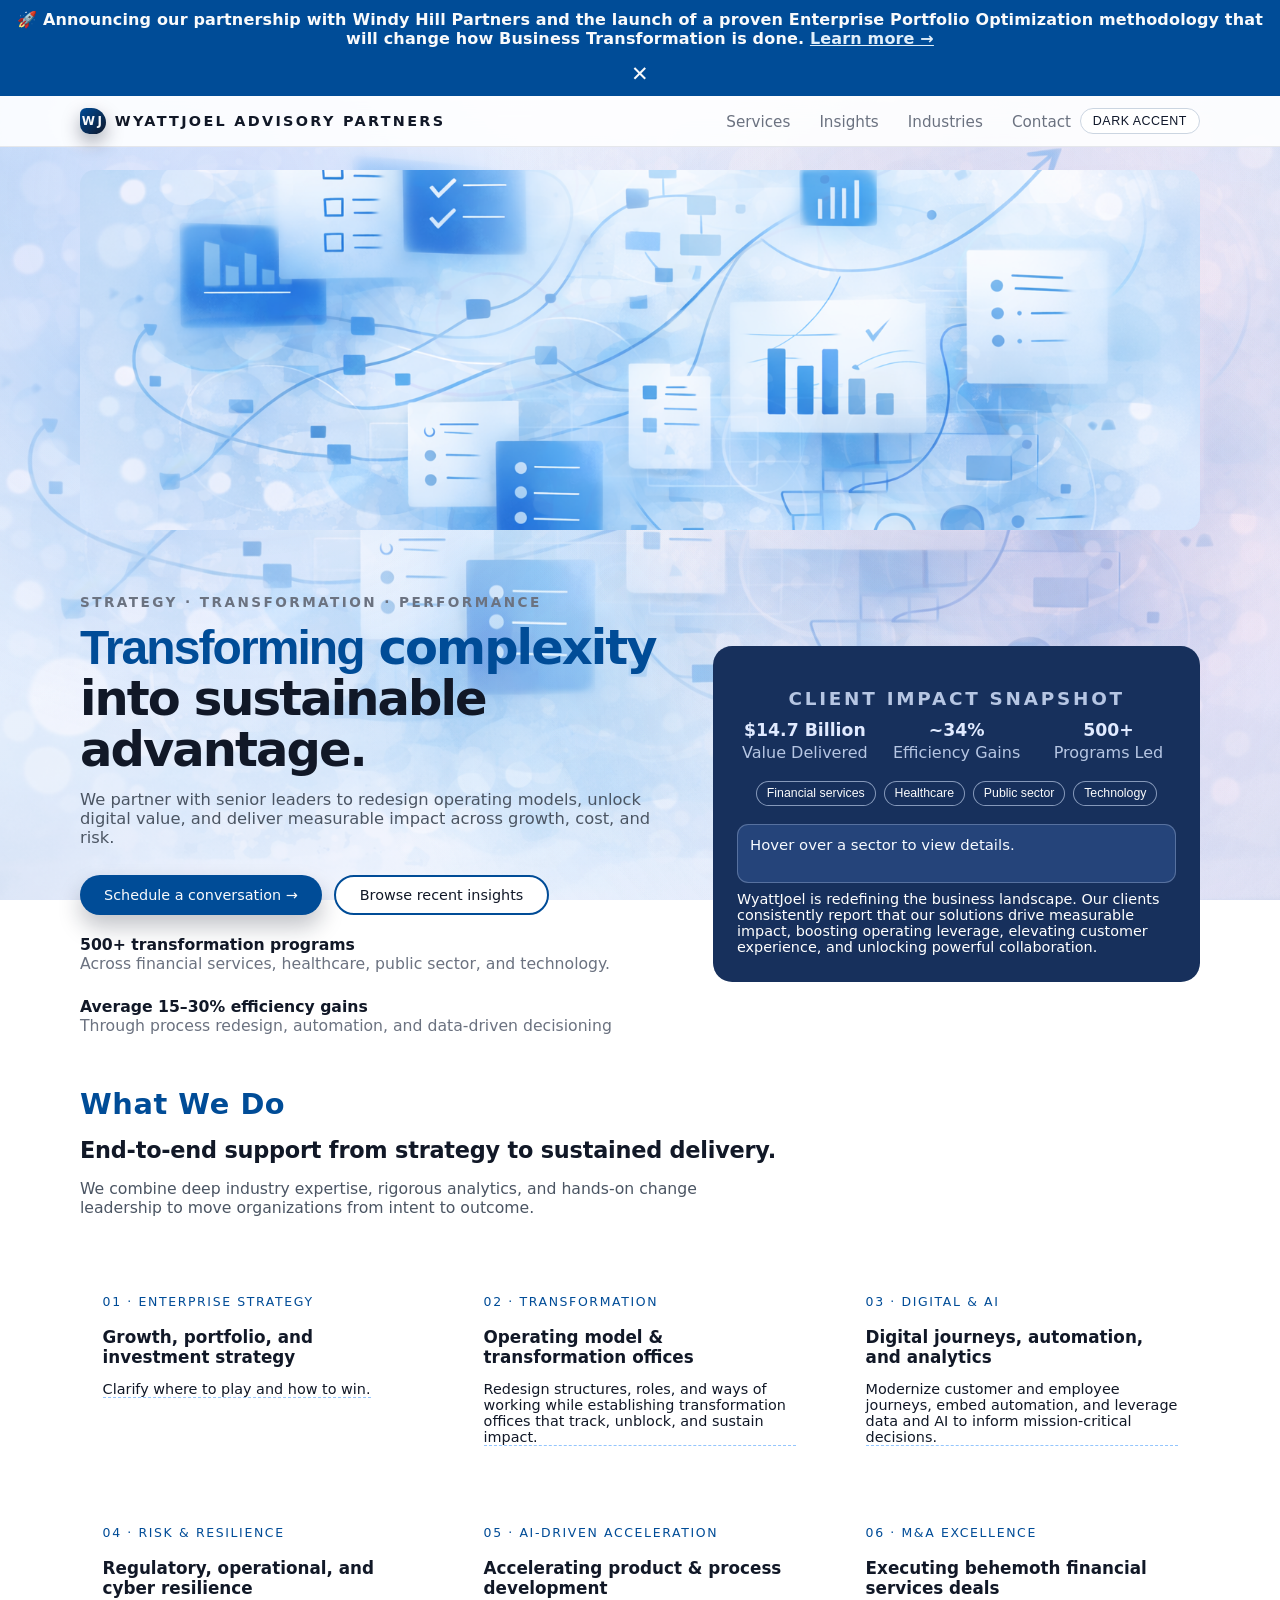
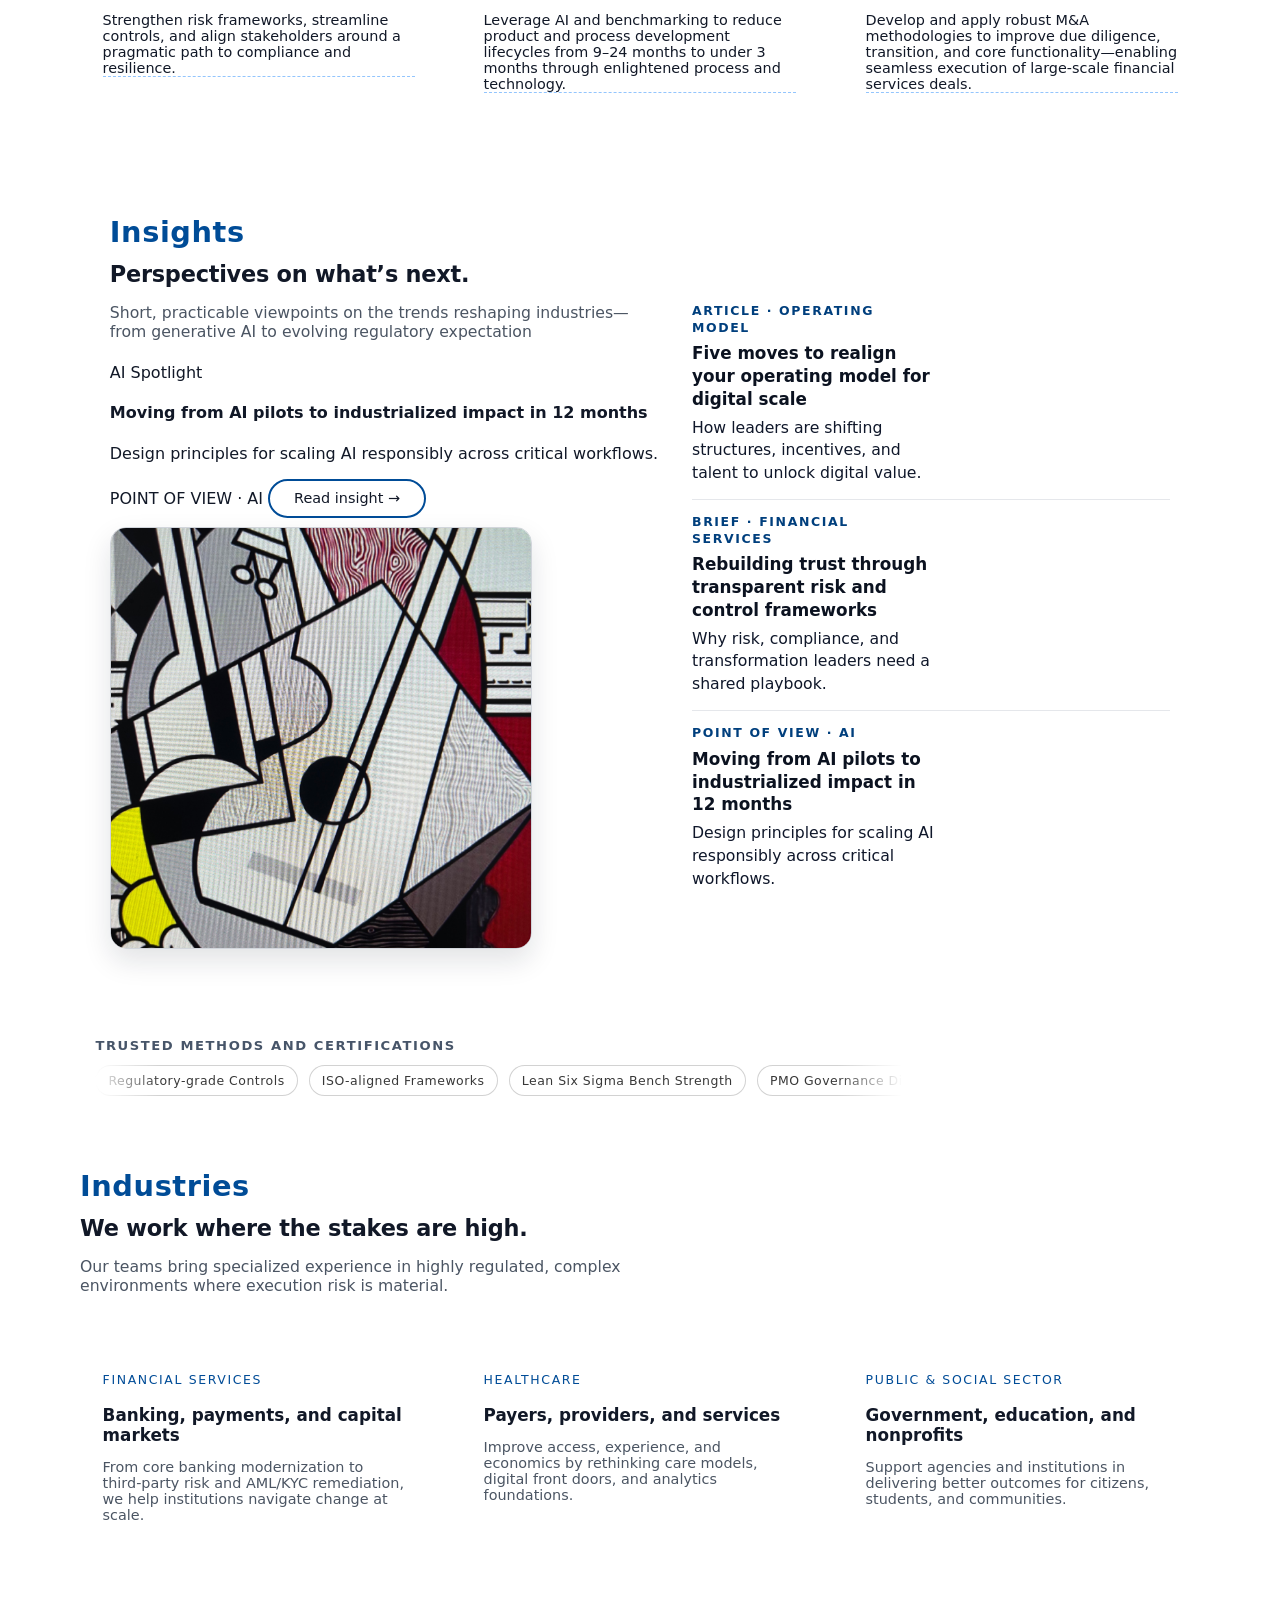
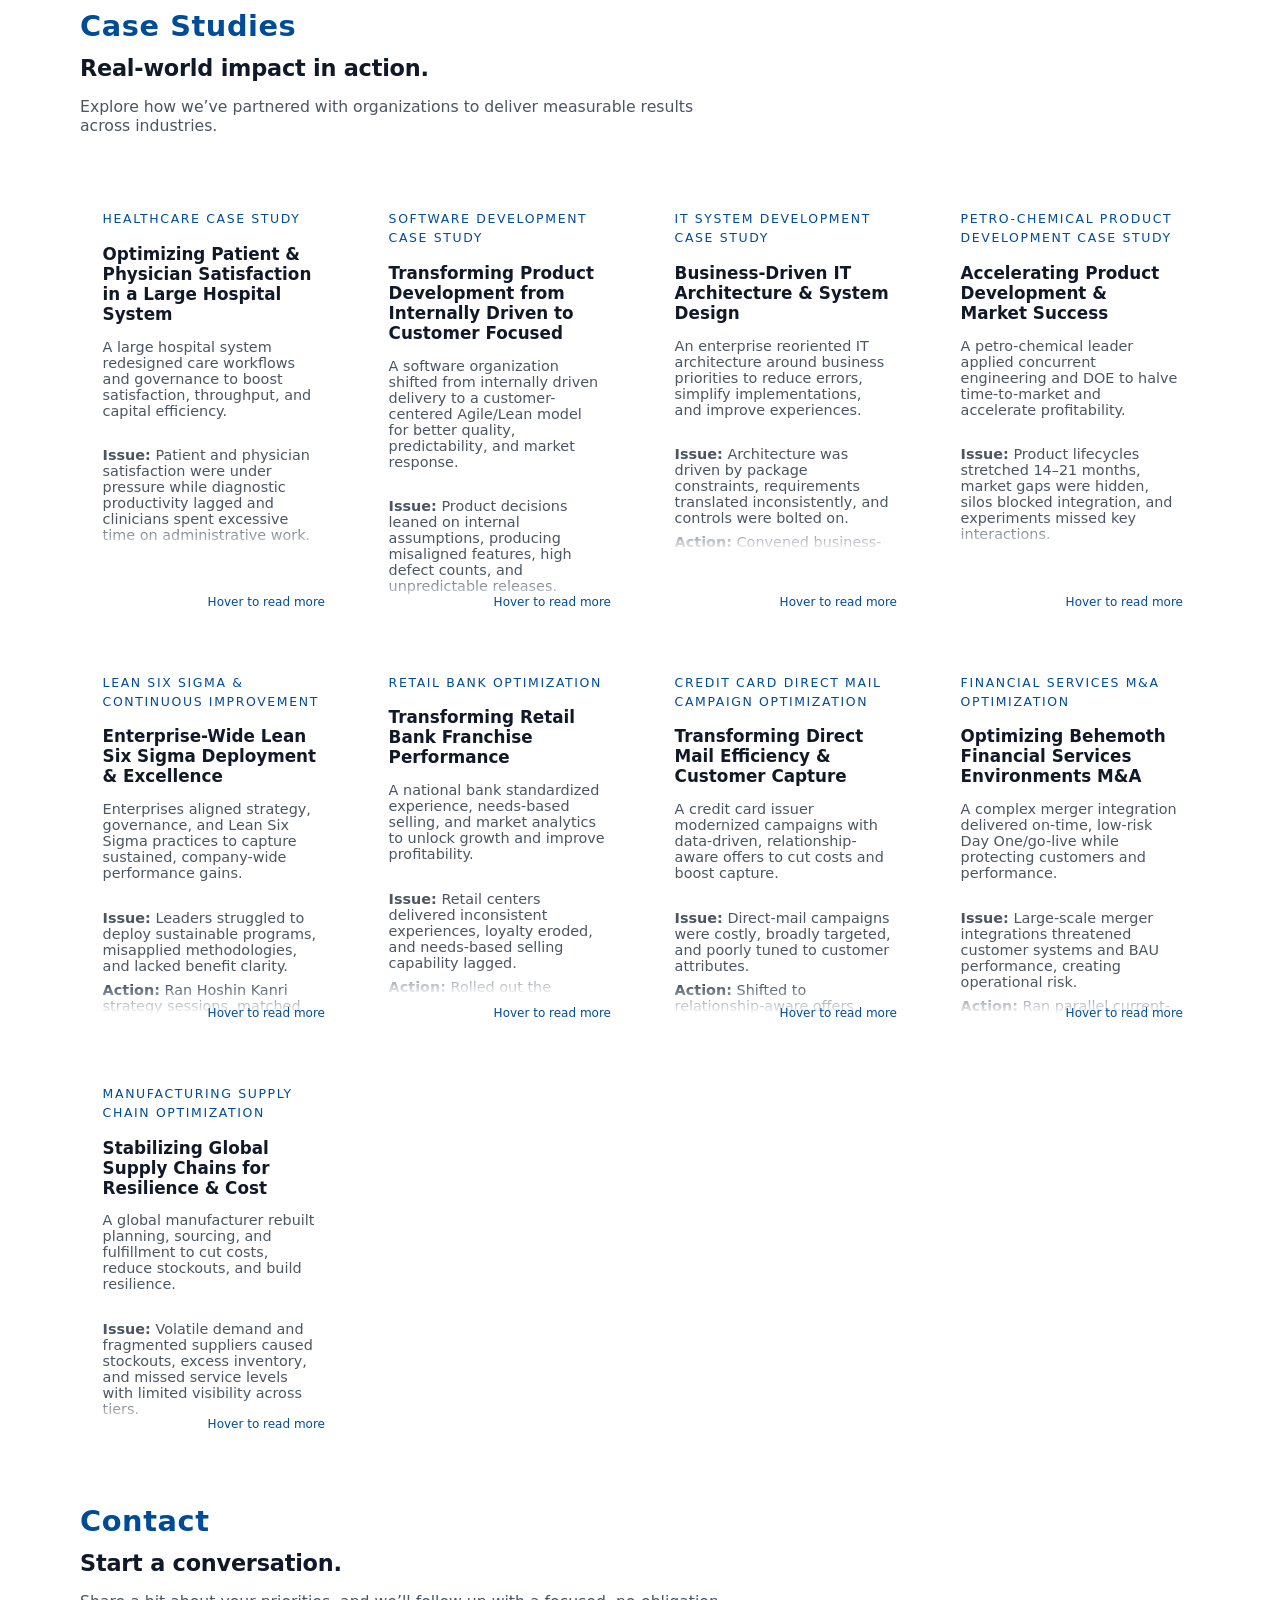
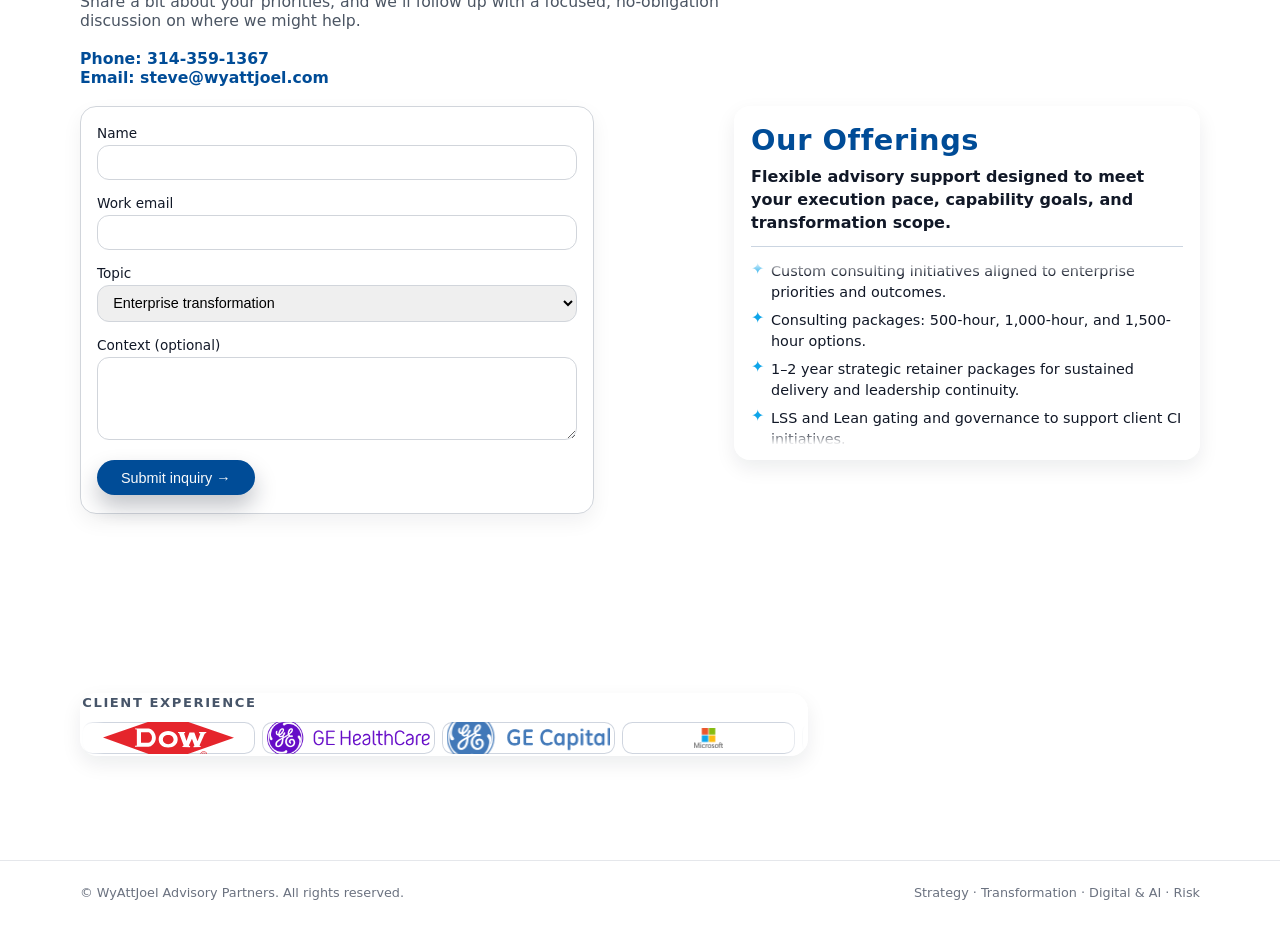
==== commit a3cc239a: "Plan homepage image revert" ====
--- a/docs/index.html
+++ b/docs/index.html
@@ -1,434 +1,162 @@
-
-
 <!DOCTYPE html>
 <html lang="en">
- <head>
- <meta charset="UTF-8" />
+<head>
+  <meta charset="UTF-8" />
   <title>WyAttJoel Advisory Partners</title>
   <meta name="viewport" content="width=device-width, initial-scale=1" />
   <style>
-                                                                                          .pill-menu {
-                                                                                            position: absolute;
-                                                                                            left: 50%;
-                                                                                            transform: translateX(-50%);
-                                                                                            top: 110%;
-                                                                                            min-width: 180px;
-                                                                                            max-width: 220px;
-                                                                                            width: auto;
-                                                                                            background: #e1effa;
-                                                                                            color: #17305c;
-                                                                                            font-size: 0.85rem;
-                                                                                            padding: 0.7rem 1rem;
-                                                                                            border-radius: 0.7rem;
-                                                                                            box-shadow: 0 4px 16px rgba(15,23,42,0.10);
-                                                                                            z-index: 10;
-                                                                                            margin-top: 0.3rem;
-                                                                                            white-space: normal;
-                                                                                            word-break: break-word;
-                                                                                            text-align: left;
-                                                                                            display: none;
-                                                                                          }
-                                                                                      .pill-row > div {
-                                                                                        position: relative !important;
-                                                                                      }
-                                          @media (max-width: 800px) {
-                                            .client-impact-card {
-                                              padding: 0.7rem 0.4rem !important;
-                                              max-width: 98vw !important;
-                                              font-size: 0.95rem !important;
-                                            }
-                                            .client-impact-card h2 {
-                                              font-size: 1.3rem !important;
-                                              margin-bottom: 0.3rem !important;
-                                            }
-                                            .impact-stats {
-                                              gap: 1rem !important;
-                                            }
-                                            .impact-number {
-                                              font-size: 1.3rem !important;
-                                            }
-                                            .impact-label {
-                                              font-size: 0.85rem !important;
-                                            }
-                                            .client-impact-card p {
-                                              font-size: 0.68rem !important;
-                                              padding: 0.5rem 0.7rem !important;
-                                            }
-                                          }
-                                      @media (max-width: 800px) {
-                                        .nav-inner {
-                                          flex-direction: column !important;
-                                          align-items: flex-start !important;
-                                        }
-                                        .brand {
-                                          margin-bottom: 0.5rem !important;
-                                        }
-                                        nav:not(.mobile-nav) {
-                                          display: flex !important;
-                                          flex-direction: row !important;
-                                          width: 100vw !important;
-                                          justify-content: flex-start !important;
-                                          align-items: center !important;
-                                          margin-bottom: 0.5rem !important;
-                                          overflow-x: auto !important;
-                                          white-space: nowrap !important;
-                                          font-size: 0.85rem !important;
-                                          padding: 0 0.2rem !important;
-                                        }
-                                        nav:not(.mobile-nav) a {
-                                          display: inline-block !important;
-                                          white-space: nowrap !important;
-                                          margin-right: 1.1rem !important;
-                                          margin-bottom: 0 !important;
-                                          font-size: 0.95em !important;
-                                        }
-                                        nav:not(.mobile-nav) a:last-child {
-                                          margin-right: 0 !important;
-                                        }
-                                        .mobile-nav-btn, .mobile-nav {
-                                          display: none !important;
-                                        }
-                                      }
-                                  @media (max-width: 800px) {
-                                    .nav-inner {
-                                      flex-direction: column !important;
-                                      align-items: flex-start !important;
-                                    }
-                                    .brand {
-                                      margin-bottom: 0.5rem !important;
-                                    }
-                                    .mobile-nav-btn {
-                                      display: flex !important;
-                                      margin-top: 0.2rem !important;
-                                      margin-bottom: 0.7rem !important;
-                                      align-self: flex-start !important;
-                                      position: relative !important;
-                                      z-index: 1101 !important;
-                                    }
-                                    .nav-inner > nav:not(.mobile-nav) {
-                                      display: none !important;
-                                    }
-                                    .mobile-nav {
-                                      display: none !important;
-                                      flex-direction: column !important;
-                                      width: 100vw !important;
-                                      position: absolute !important;
-                                      top: 100% !important;
-                                      left: 0 !important;
-                                      background: #fff !important;
-                                      z-index: 1100 !important;
-                                      box-shadow: 0 4px 16px rgba(15,23,42,0.10) !important;
-                                      padding: 1.2rem 1.5rem 1.5rem 1.5rem !important;
-                                    }
-                                    .mobile-nav.open {
-                                      display: flex !important;
-                                    }
-                                    .mobile-nav a {
-                                      white-space: nowrap !important;
-                                      display: block !important;
-                                      margin-bottom: 1rem !important;
-                                      font-size: 1.1rem !important;
-                                    }
-                                    .mobile-nav a:last-child {
-                                      margin-bottom: 0 !important;
-                                    }
-                                    .mobile-nav-close {
-                                      align-self: flex-end !important;
-                                      margin-bottom: 1rem !important;
-                                      font-size: 2rem !important;
-                                      background: none !important;
-                                      border: none !important;
-                                      color: #004c97 !important;
-                                      cursor: pointer !important;
-                                    }
-                                  }
-                              @media (max-width: 800px) {
-                                .nav-inner {
-                                  flex-direction: column !important;
-                                  align-items: flex-start !important;
-                                }
-                                .brand {
-                                  margin-bottom: 0.5rem;
-                                }
-                                .mobile-nav-btn {
-                                  display: flex !important;
-                                  margin-top: 0.2rem;
-                                  margin-bottom: 0.7rem;
-                                  align-self: flex-start;
-                                }
-                                nav:not(.mobile-nav) {
-                                  display: none !important;
-                                }
-                                .mobile-nav {
-                                  display: flex !important;
-                                  flex-direction: column;
-                                  width: 100vw;
-                                  position: absolute;
-                                  top: 100%;
-                                  left: 0;
-                                  background: #fff;
-                                  z-index: 1000;
-                                  box-shadow: 0 4px 16px rgba(15,23,42,0.10);
-                                  padding: 1.2rem 1.5rem 1.5rem 1.5rem;
-                                }
-                                .mobile-nav a {
-                                  white-space: nowrap;
-                                  display: block;
-                                  margin-bottom: 1rem;
-                                  font-size: 1.1rem;
-                                }
-                                .mobile-nav a:last-child {
-                                  margin-bottom: 0;
-                                }
-                                .mobile-nav-close {
-                                  align-self: flex-end;
-                                  margin-bottom: 1rem;
-                                  font-size: 2rem;
-                                  background: none;
-                                  border: none;
-                                  color: #004c97;
-                                  cursor: pointer;
-                                }
-                              }
-                          @media (max-width: 800px) {
-                            .nav-inner {
-                              flex-direction: column !important;
-                              align-items: flex-start !important;
-                            }
-                            .brand {
-                              margin-bottom: 0.5rem;
-                            }
-                            .mobile-nav-btn {
-                              display: flex !important;
-                              margin-top: 0.2rem;
-                              margin-bottom: 0.7rem;
-                              align-self: flex-start;
-                            }
-                            nav:not(.mobile-nav) {
-                              width: 100%;
-                              margin-bottom: 0.5rem;
-                            }
-                            nav:not(.mobile-nav) a {
-                              white-space: nowrap;
-                              display: inline-block;
-                              margin-right: 1.2rem;
-                              margin-bottom: 0;
-                            }
-                            nav:not(.mobile-nav) a:last-child {
-                              margin-right: 0;
-                            }
-                          }
-                      /* Hamburger and mobile nav styles */
-                      @media (max-width: 800px) {
-                        .mobile-nav-btn {
-                          display: flex;
-                        }
-                        .mobile-nav {
-                          display: none;
-                        }
-                        .mobile-nav.open {
-                          display: flex;
-                        }
-                      }
-                      @media (min-width: 801px) {
-                        .mobile-nav-btn,
-                        .mobile-nav {
-                          display: none !important;
-                        }
-                      }
-                      .mobile-nav-btn {
-                        display: none;
-                        background: none;
-                        border: none;
-                        position: absolute;
-                        right: 1.5rem;
-                        top: 1.2rem;
-                        z-index: 20;
-                        flex-direction: column;
-                        justify-content: center;
-                        align-items: center;
-                        width: 38px;
-                        height: 38px;
-                        cursor: pointer;
-                      }
-                      .mobile-nav-btn span {
-                        display: block;
-                        width: 26px;
-                        height: 3px;
-                        margin: 4px 0;
-                        background: #004c97;
-                        border-radius: 2px;
-                        transition: 0.2s;
-                      }
-                      .mobile-nav {
-                        display: none;
-                        position: fixed;
-                        top: 0;
-                        right: 0;
-                        width: 80vw;
-                        max-width: 320px;
-                        height: 100vh;
-                        background: #fff;
-                        box-shadow: -2px 0 18px rgba(15,23,42,0.13);
-                        z-index: 100;
-                        padding: 2.5rem 1.5rem 1.5rem 2rem;
-                        flex-direction: column;
-                        gap: 1.5rem;
-                        animation: slideInNav 0.22s cubic-bezier(.4,0,.2,1);
-                      }
-                      .mobile-nav a {
-                        color: #004c97;
-                        font-size: 1.15rem;
-                        font-weight: 600;
-                        text-decoration: none;
-                        margin-bottom: 1.2rem;
-                        display: block;
-                      }
-                      .mobile-nav-close {
-                        position: absolute;
-                        top: 1.1rem;
-                        right: 1.2rem;
-                        background: none;
-                        border: none;
-                        font-size: 2rem;
-                        color: #004c97;
-                        cursor: pointer;
-                      }
-                      @keyframes slideInNav {
-                        from { right: -100vw; opacity: 0; }
-                        to { right: 0; opacity: 1; }
-                      }
-                  /* Desktop: Set Pers.jpg to 3.5in x 3.5in in INSIGHTS */
-                  @media (min-width: 601px) {
-                    .insights-pers-img {
-                      width: 3.5in !important;
-                      height: 3.5in !important;
-                      max-width: 100%;
-                      max-height: 100%;
-                      border-radius: 1.1rem;
-                      object-fit: cover;
-                      box-shadow: 0 4px 18px rgba(15,23,42,0.13);
-                      display: block;
-                      margin-top: 1.1rem;
-                      margin-bottom: 0.7rem;
-                    }
-                  }
-              /* Mobile improvements for Client Impact Snapshot */
-              @media (max-width: 600px) {
-                .client-impact-card {
-                  max-width: 380px !important;
-                  min-width: 260px !important;
-                  width: 90vw !important;
-                  margin-left: auto !important;
-                  margin-right: auto !important;
-                  padding: 0.8rem 0.5rem !important;
-                  box-sizing: border-box !important;
-                  border-radius: 1.35rem !important;
-                }
-                .client-impact-card h2 {
-                  font-size: 1.3rem !important;
-                  padding: 0 0.2rem !important;
-                }
-                .impact-stats {
-                  flex-direction: row !important;
-                  gap: 1rem !important;
-                  justify-content: center !important;
-                  align-items: flex-start !important;
-                }
-                .pill-row {
-                  flex-wrap: nowrap !important;
-                  gap: 0.18rem !important;
-                  justify-content: center !important;
-                  overflow-x: auto !important;
-                }
-                .pill {
-                  min-width: 60px !important;
-                  max-width: 90px !important;
-                  font-size: 0.62rem !important;
-                  padding: 0.11rem 0.32rem !important;
-                }
-                .client-impact-card p,
-                .client-impact-card .impact-label,
-                .client-impact-card .impact-number {
-                  font-size: 0.95rem !important;
-                }
-                .client-impact-card p:last-child {
-                  font-size: 0.68rem !important;
-                  line-height: 1.2 !important;
-                  margin-top: 0.5rem !important;
-                }
-              }
-          /* WHAT WE DO hover popup: match INSIGHTS style exactly */
-          .whatwedo-hover-popup {
-            display: none;
-            position: absolute;
-            left: 0;
-            top: 100%;
-            width: 100%;
-            background: transparent;
-            color: #17305c;
-            font-size: 0.85rem;
-            font-family: 'Inter', 'Segoe UI', Arial, sans-serif;
-            font-weight: 400;
-            padding: 0.7rem 1rem;
-            border-radius: 0.7rem;
-            box-shadow: 0 4px 16px rgba(15,23,42,0.10);
-            z-index: 2;
-            margin-top: 0.3rem;
-            white-space: normal;
-            word-break: break-word;
-            text-align: left;
-            text-transform: none !important;
-            /* Remove all-caps, force sentence case */
-            letter-spacing: normal !important;
-          }
-          .hover-col:hover .whatwedo-hover-popup,
-          .hover-col:focus-within .whatwedo-hover-popup {
-            display: block;
-          }
-      </footer>
-          margin-top: 0.2rem;
-        }
-        .impact-actions {
-          display: flex;
-          gap: 1rem;
-          margin-bottom: 1.1rem;
-        }
-        .impact-btn {
-          background: #17305c;
-          color: #f9fafb;
-          border: none;
-          border-radius: 0.7rem;
-          padding: 0.6rem 1.2rem;
-          font-size: 1rem;
-          font-weight: 500;
-          cursor: pointer;
-          transition: background 0.15s;
-          white-space: nowrap;
-        }
-        .impact-btn:hover, .impact-btn:focus {
-          background: #25447a;
-        }
-        .client-impact-card p {
-          font-size: 1rem;
-          margin: 0.5rem 0 0 0;
-          color: #e0eaff;
-        }
+    :root {
+      --accent: #004c97;
+      --accent-ink: #0f172a;
+      --surface-glass: rgba(255,255,255,0.1);
+      --surface-border: rgba(255,255,255,0.45);
+    }
     body {
       margin: 0;
       font-family: system-ui, -apple-system, BlinkMacSystemFont, "Segoe UI", sans-serif;
-      background: transparent;
+      background: #ffffff;
       color: #111827;
       -webkit-font-smoothing: antialiased;
-    }
-    /* Removed animated gradient background */
+      position: relative;
+    }
+    body.theme-dark {
+      --accent: #60a5fa;
+      --accent-ink: #e2e8f0;
+      --surface-glass: rgba(15,23,42,0.26);
+      --surface-border: rgba(148,163,184,0.4);
+      color: #e5e7eb;
+    }
+    body::before {
+      content: "";
+      position: fixed;
+      inset: 0;
+      z-index: -2;
+      background:
+        linear-gradient(rgba(255,255,255,0.38), rgba(255,255,255,0.38)),
+        url("site-background.png") center center / cover no-repeat;
+      background-attachment: fixed;
+      pointer-events: none;
+      animation: backgroundToneShift 40s ease-in-out infinite alternate;
+    }
+    body::after {
+      content: "";
+      position: fixed;
+      inset: 0;
+      z-index: -1;
+      background:
+        radial-gradient(circle at 18% 22%, rgba(37,99,235,0.16), transparent 44%),
+        radial-gradient(circle at 78% 18%, rgba(96,165,250,0.14), transparent 42%),
+        radial-gradient(circle at 68% 74%, rgba(125,211,252,0.12), transparent 47%),
+        radial-gradient(circle at 86% 66%, rgba(244,114,182,0.14), transparent 46%),
+        radial-gradient(circle at 74% 34%, rgba(251,113,133,0.12), transparent 44%),
+        radial-gradient(circle at 22% 26%, rgba(255,255,255,0.12) 0 0.14rem, transparent 0.2rem),
+        radial-gradient(circle at 46% 58%, rgba(255,255,255,0.1) 0 0.12rem, transparent 0.18rem),
+        radial-gradient(circle at 73% 41%, rgba(255,255,255,0.1) 0 0.13rem, transparent 0.19rem);
+      pointer-events: none;
+      animation: subtleColorShift 38s ease-in-out infinite alternate, tintMorph 54s ease-in-out infinite alternate, twinklePulse 10s ease-in-out infinite;
+    }
+    @keyframes subtleColorShift {
+      0% {
+        opacity: 0.09;
+        transform: translate3d(0, 0, 0) scale(1);
+      }
+      50% {
+        opacity: 0;
+        transform: translate3d(-0.6%, 0.6%, 0) scale(1.01);
+      }
+      100% {
+        opacity: 0.1;
+        transform: translate3d(0.6%, -0.6%, 0) scale(1.005);
+      }
+    }
+    @keyframes backgroundToneShift {
+      0% {
+        filter: saturate(1.04) brightness(1.06) contrast(1.04);
+      }
+      50% {
+        filter: saturate(0.25) brightness(1.46) contrast(0.86);
+      }
+      100% {
+        filter: saturate(1.05) brightness(1.07) contrast(1.03);
+      }
+    }
+    @keyframes tintMorph {
+      0% {
+        background:
+          radial-gradient(circle at 18% 22%, rgba(37,99,235,0.17), transparent 44%),
+          radial-gradient(circle at 78% 18%, rgba(96,165,250,0.14), transparent 42%),
+          radial-gradient(circle at 68% 74%, rgba(125,211,252,0.12), transparent 47%),
+          radial-gradient(circle at 86% 66%, rgba(244,114,182,0.14), transparent 46%),
+          radial-gradient(circle at 74% 34%, rgba(251,113,133,0.11), transparent 44%);
+      }
+      50% {
+        background:
+          radial-gradient(circle at 18% 22%, rgba(255,255,255,0.34), transparent 44%),
+          radial-gradient(circle at 78% 18%, rgba(255,255,255,0.29), transparent 42%),
+          radial-gradient(circle at 68% 74%, rgba(255,255,255,0.27), transparent 47%),
+          radial-gradient(circle at 86% 66%, rgba(255,255,255,0.31), transparent 46%),
+          radial-gradient(circle at 74% 34%, rgba(255,255,255,0.28), transparent 44%),
+          radial-gradient(circle at 22% 26%, rgba(255,255,255,0.62) 0 0.15rem, transparent 0.22rem),
+          radial-gradient(circle at 46% 58%, rgba(255,255,255,0.56) 0 0.13rem, transparent 0.2rem),
+          radial-gradient(circle at 73% 41%, rgba(255,255,255,0.54) 0 0.14rem, transparent 0.21rem);
+      }
+      100% {
+        background:
+          radial-gradient(circle at 18% 22%, rgba(96,165,250,0.12), transparent 44%),
+          radial-gradient(circle at 78% 18%, rgba(59,130,246,0.1), transparent 42%),
+          radial-gradient(circle at 68% 74%, rgba(236,72,153,0.16), transparent 47%),
+          radial-gradient(circle at 86% 66%, rgba(244,114,182,0.2), transparent 46%),
+          radial-gradient(circle at 74% 34%, rgba(251,113,133,0.16), transparent 44%),
+          radial-gradient(circle at 22% 26%, rgba(255,255,255,0.12) 0 0.14rem, transparent 0.2rem),
+          radial-gradient(circle at 46% 58%, rgba(255,255,255,0.1) 0 0.12rem, transparent 0.18rem),
+          radial-gradient(circle at 73% 41%, rgba(255,255,255,0.1) 0 0.13rem, transparent 0.19rem);
+      }
+    }
+    @keyframes twinklePulse {
+      0%, 42%, 58%, 100% {
+        opacity: 0.1;
+      }
+      48%, 52% {
+        opacity: 0.2;
+      }
+      50% {
+        opacity: 0.25;
+      }
+    }
     header {
       position: sticky;
       top: 0;
-      background: rgba(255,255,255,0.96);
+      background: rgba(255,255,255,0.88);
       backdrop-filter: blur(12px);
       border-bottom: 1px solid #e5e7eb;
       z-index: 10;
+    }
+    .announcement-banner {
+      display: flex;
+      align-items: center;
+      justify-content: center;
+      gap: 1rem;
+      flex-wrap: wrap;
+      padding: 0.65rem 1rem;
+      background: #004c97;
+      color: #f9fafb;
+      text-align: center;
+      font-size: 1rem;
+      font-weight: 600;
+      letter-spacing: 0.01em;
+    }
+    .announcement-banner a {
+      color: #e1effa;
+      font-weight: 700;
+    }
+    .announcement-banner button {
+      border: 0;
+      background: transparent;
+      color: inherit;
+      font-size: 1.3rem;
+      line-height: 1;
+      cursor: pointer;
+      padding: 0 0.2rem;
     }
     .nav-inner {
       max-width: 1120px;
@@ -506,10 +234,47 @@
     nav a:hover::after {
       transform: scaleX(1);
     }
+    .nav-actions {
+      display: flex;
+      align-items: center;
+      gap: 0.55rem;
+    }
+    .theme-toggle {
+      border: 1px solid #cbd5e1;
+      border-radius: 999px;
+      background: rgba(255,255,255,0.9);
+      color: #0f172a;
+      font-size: 0.78rem;
+      letter-spacing: 0.04em;
+      text-transform: uppercase;
+      padding: 0.34rem 0.75rem;
+      cursor: pointer;
+    }
+    body.theme-dark .theme-toggle {
+      background: rgba(15,23,42,0.72);
+      color: #e5e7eb;
+      border-color: rgba(148,163,184,0.55);
+    }
     .shell {
       max-width: 1120px;
       margin: 0 auto;
-      padding: 2.5rem 1.5rem 0.9rem;
+      padding: 2.5rem 1.5rem 3.5rem;
+      background: transparent;
+      border-radius: 0;
+      box-shadow: none;
+    }
+    .homepage-banner {
+      max-width: 1120px;
+      margin: 0 auto;
+      padding: 1.4rem 1.5rem 0;
+    }
+    .homepage-banner img {
+      width: 100%;
+      height: clamp(220px, 30vw, 360px);
+      object-fit: cover;
+      object-position: center;
+      display: block;
+      border-radius: 0.9rem;
     }
     .hero {
       display: grid;
@@ -517,7 +282,57 @@
       gap: 3rem;
       align-items: center;
       margin-top: 1.5rem;
-      margin-bottom: 0.06rem;
+    }
+    .hero-right-stack {
+      display: grid;
+      gap: 0.9rem;
+    }
+    .hero-video-card {
+      position: relative;
+      min-height: 170px;
+      border-radius: 1.1rem;
+      overflow: hidden;
+      border: 1px solid var(--surface-border);
+      background:
+        linear-gradient(135deg, rgba(30,64,175,0.4), rgba(14,165,233,0.25)),
+        radial-gradient(circle at 78% 24%, rgba(249,168,212,0.22), transparent 40%),
+        #0b1736;
+      box-shadow: 0 12px 30px rgba(15,23,42,0.2);
+    }
+    .hero-video-card video {
+      width: 100%;
+      height: 100%;
+      object-fit: cover;
+      display: block;
+      opacity: 0.8;
+      mix-blend-mode: screen;
+    }
+    .hero-video-card img {
+      width: 100%;
+      height: 100%;
+      object-fit: cover;
+      display: block;
+      opacity: 0.72;
+      filter: saturate(1.06) contrast(1.03);
+    }
+    .hero-video-overlay {
+      position: absolute;
+      inset: 0;
+      pointer-events: none;
+      background:
+        linear-gradient(160deg, rgba(15,23,42,0.26), rgba(15,23,42,0.38)),
+        radial-gradient(circle at 20% 20%, rgba(147,197,253,0.18), transparent 50%);
+    }
+    .hero-video-label {
+      position: absolute;
+      left: 0.9rem;
+      bottom: 0.8rem;
+      margin: 0;
+      color: #e2e8f0;
+      font-size: 0.72rem;
+      letter-spacing: 0.08em;
+      text-transform: uppercase;
+      font-weight: 600;
     }
     .eyebrow {
       font-size: 0.85rem;
@@ -532,6 +347,16 @@
       line-height: 1.05;
       letter-spacing: -0.04em;
       margin: 0 0 1rem;
+    }
+    .transform-word {
+      display: inline-block;
+      white-space: nowrap;
+      opacity: 1;
+      transition: color 14s ease-in-out, opacity 3.2s cubic-bezier(0.2, 0.9, 0.25, 1);
+    }
+    .transform-word .char {
+      display: inline-block;
+      font-family: inherit;
     }
     h1 span {
       color: #004c97;
@@ -561,6 +386,13 @@
       transition: transform 0.12s ease-out, box-shadow 0.12s ease-out, background 0.12s ease-out;
       text-decoration: none;
     }
+    input,
+    select,
+    textarea,
+    button {
+      box-sizing: border-box;
+      max-width: 100%;
+    }
     .btn-primary {
       background: #004c97;
       color: #f9fafb;
@@ -572,8 +404,8 @@
       background: #00376f;
     }
     .btn-outline {
-      background: transparent;
-      border: 1px solid #cbd5e1;
+      background: #ffffff;
+      border: 2px solid #004c97;
       color: #111827;
     }
     .btn-outline:hover {
@@ -585,59 +417,155 @@
       display: flex;
       flex-wrap: wrap;
       gap: 1.5rem;
-      font-size: 0.85rem;
+      font-size: 0.98rem;
       color: #6b7280;
     }
     .hero-meta strong {
       display: block;
       color: #111827;
-      font-size: 0.95rem;
-    }
-    .hero-card {
-      background: radial-gradient(circle at top, #e1effa 0, transparent 55%), #020617;
-      color: #e5e7eb;
-      border-radius: 1.35rem;
-      padding: 1.75rem 1.6rem;
-      box-shadow: 0 18px 35px rgba(15,23,42,0.35);
-    }
-    .hero-card h2 {
-      font-size: 1.1rem;
-      margin-bottom: 0.5rem;
-      letter-spacing: .16em;
+      font-size: 0.98rem;
+    }
+    .client-impact-card {
+      background: #17305c;
+      color: #f9fafb;
+      border-radius: 1.2rem;
+      padding: 1.7rem 1.5rem;
+      box-shadow: none;
+      margin-top: 1.8rem;
+      margin-bottom: 1.8rem;
+    }
+    .client-impact-card h2 {
+      font-size: 1.15rem;
+      margin-bottom: 0.7rem;
+      letter-spacing: .15em;
       text-transform: uppercase;
-      color: #0f172a;
-    }
-    .hero-card-main {
-      margin-bottom: 1rem;
-    }
-    .hero-card-main strong {
-      font-size: 1.9rem;
+      color: #b6c6e3;
+      text-align: center;
+    }
+    .impact-stats {
+      display: flex;
+      justify-content: space-between;
+      gap: 1.5rem;
+      margin-bottom: 1.2rem;
+    }
+    .impact-stats > div {
+      flex: 1 1 0;
+      text-align: center;
+    }
+    .impact-number {
+      font-size: clamp(1.15rem, 1.85vw, 1.5rem);
+      font-weight: 700;
       display: block;
-      letter-spacing: -0.03em;
-    }
-    .hero-card-main span {
+      color: #e0eaff;
+      white-space: nowrap;
+      line-height: 1.1;
+    }
+    @media (min-width: 801px) {
+      .impact-stats {
+        gap: 1rem;
+      }
+      .impact-stats > div {
+        min-width: 0;
+      }
+      .impact-number {
+        font-size: clamp(1rem, 1.35vw, 1.28rem);
+      }
+    }
+    .impact-label {
+      font-size: 1rem;
+      color: #b6c6e3;
+      display: block;
+      margin-top: 0.2rem;
+    }
+    .sector-pills {
+      display: flex;
+      gap: 0.5rem;
+      margin-bottom: 1.1rem;
+      flex-wrap: nowrap;
+      justify-content: center;
+      overflow-x: visible;
+    }
+    .sector-pill {
+      background: #17305c;
+      color: #f9fafb;
+      border: 1px solid rgba(182,198,227,0.7);
+      border-radius: 999px;
+      padding: 0.28rem 0.62rem;
+      font-size: 0.77rem;
+      font-weight: 500;
+      cursor: pointer;
+      transition: background 0.15s;
+      white-space: nowrap;
+      flex: 0 0 auto;
+    }
+    .sector-pill:hover,
+    .sector-pill:focus {
+      background: #25447a;
+    }
+    .sector-description {
+      border: 1px solid rgba(182,198,227,0.35);
+      border-radius: 0.7rem;
+      background: #25447a;
+      color: #f8fbff;
+      font-size: 0.93rem;
+      line-height: 1.4;
+      padding: 0.65rem 0.75rem;
+      min-height: 2.3rem;
+    }
+    .client-impact-card p {
       font-size: 0.9rem;
-      color: #9ca3af;
-    }
-    .pill-row {
-      display: flex;
-      flex-wrap: wrap;
-      gap: 0.55rem;
-      margin: 0.75rem 0 1.25rem;
-    }
-    .pill {
-      border-radius: 999px;
-      border: 1px solid rgba(148,163,184,0.6);
-      padding: 0.25rem 0.75rem;
-      font-size: 0.78rem;
-      color: #e5e7eb;
-      background: rgba(15,23,42,0.8);
+      margin: 0.5rem 0 0 0;
+      color: #e0eaff;
+      font-weight: 400;
     }
     .card-grid {
       display: grid;
       grid-template-columns: repeat(auto-fit, minmax(230px, 1fr));
       gap: 1.5rem;
       margin-top: 3.25rem;
+    }
+    .reveal-on-scroll {
+      opacity: 0;
+      transform: translateY(18px);
+      transition: opacity 0.55s ease, transform 0.55s ease;
+      will-change: opacity, transform;
+    }
+    .reveal-on-scroll.is-visible {
+      opacity: 1;
+      transform: translateY(0);
+    }
+    .services-grid {
+      grid-template-columns: repeat(3, minmax(0, 1fr));
+      isolation: isolate;
+    }
+    .services-grid .card {
+      position: relative;
+      overflow: visible;
+      z-index: 1;
+    }
+    .services-grid .card:hover,
+    .services-grid .card:focus-within {
+      z-index: 30;
+    }
+    .services-grid .card span {
+      color: #004c97;
+    }
+    .services-grid .card h3 {
+      color: #111827;
+    }
+    .services-grid .card p {
+      color: #111827;
+      font-weight: 400;
+    }
+    .services-grid .service-hover-note {
+      color: #111827;
+      font-size: 0.9rem;
+      font-weight: 400;
+      text-transform: none;
+      letter-spacing: normal;
+    }
+    .services-grid .card p .service-hover-note {
+      color: #111827;
     }
     .section-label {
       font-size: 0.8rem;
@@ -651,8 +579,6 @@
       font-size: 1.4rem;
       margin-bottom: 0.75rem;
       letter-spacing: -0.01em;
-      color: #004c97;
-      font-weight: bold;
     }
     .section-lead {
       font-size: 0.98rem;
@@ -660,12 +586,66 @@
       max-width: 40rem;
       margin-bottom: 1.4rem;
     }
+    .case-studies-section {
+      background: rgba(255,255,255,0.22);
+      border: 1px solid rgba(255,255,255,0.6);
+      padding: 2.5rem 2rem;
+      border-radius: 1.3rem;
+      box-shadow: 0 12px 36px rgba(15,23,42,0.1);
+    }
+    .case-studies-grid {
+      display: grid;
+      grid-template-columns: repeat(auto-fit, minmax(250px, 1fr));
+      gap: 1.5rem;
+      margin-top: 1.75rem;
+    }
+    .case-study-card {
+      background: rgba(255,255,255,0.94);
+      border: 1px solid rgba(148,163,184,0.55);
+      border-radius: 1.1rem;
+      padding: 1.2rem;
+      min-height: 220px;
+      display: flex;
+      flex-direction: column;
+      justify-content: space-between;
+      box-shadow: 0 12px 28px rgba(15,23,42,0.09);
+      transition: transform 0.3s ease, box-shadow 0.3s ease;
+    }
+    .case-study-card:hover {
+      transform: translateY(-6px);
+      box-shadow: 0 18px 35px rgba(15,23,42,0.14);
+    }
+    .case-study-card h3 {
+      font-size: 1.05rem;
+      margin-bottom: 0.65rem;
+      font-weight: 700;
+      color: #0b1220;
+    }
+    .case-detail {
+      flex: 1;
+      display: flex;
+      flex-direction: column;
+      gap: 0.35rem;
+      color: #374151;
+      font-size: 0.95rem;
+      line-height: 1.5;
+    }
+    .case-detail p {
+      margin: 0;
+    }
+    .case-label {
+      font-size: 0.78rem;
+      letter-spacing: 0.2em;
+      text-transform: uppercase;
+      color: #475569;
+    }
     .card {
       border-radius: 1.1rem;
-      border: 1px solid #e5e7eb;
+      border: 1px solid rgba(255,255,255,0.35);
       padding: 1.3rem 1.35rem;
       background: transparent;
-      box-shadow: 0 10px 24px rgba(15,23,42,0.04);
+      box-shadow: none;
+      backdrop-filter: none;
     }
     .card.case-study {
       position: relative;
@@ -678,7 +658,8 @@
       transition: max-height 0.2s ease;
       -webkit-mask-image: linear-gradient(to bottom, black 75%, transparent 100%);
       mask-image: linear-gradient(to bottom, black 75%, transparent 100%);
-    }
+        color: #004c97;
+      }
     .card.case-study:hover .case-body,
     .card.case-study:focus-within .case-body {
       max-height: none;
@@ -690,17 +671,57 @@
       right: 1rem;
       bottom: 1rem;
       font-size: 0.75rem;
-      color: #6b7280;
+        color: #004c97;
+    }
+    .card.case-study > span {
+      color: #004c97;
     }
     .card h3 {
       font-size: 1.05rem;
       margin-bottom: 0.4rem;
-      color: #0f172a;
     }
     .card p {
       font-size: 0.9rem;
       color: #4b5563;
       margin-bottom: 0.5rem;
+    }
+    .service-hover-note {
+      position: relative;
+      display: inline-block;
+      cursor: help;
+      border-bottom: 1px dashed #93c5fd;
+      z-index: 40;
+    }
+    .service-hover-note::after {
+      content: attr(data-note);
+      position: absolute;
+      bottom: calc(100% + 0.45rem);
+      top: auto;
+      left: 0;
+      width: max-content;
+      min-width: 16rem;
+      max-width: min(24rem, calc(100vw - 4rem));
+      background: #0b2346;
+      color: #ffffff;
+      border: 1px solid rgba(15,23,42,0.75);
+      border-radius: 0.65rem;
+      padding: 0.55rem 0.7rem;
+      font-size: 0.82rem;
+      line-height: 1.35;
+      box-shadow: 0 14px 28px rgba(15,23,42,0.4);
+      backdrop-filter: none;
+      -webkit-backdrop-filter: none;
+      opacity: 0;
+      visibility: hidden;
+      pointer-events: none;
+      transition: opacity 0.15s ease;
+      z-index: 100;
+    }
+    .service-hover-note:hover::after,
+    .service-hover-note:focus::after,
+    .service-hover-note.is-open::after {
+      opacity: 1;
+      visibility: visible;
     }
     .card span {
       font-size: 0.78rem;
@@ -711,8 +732,339 @@
     .insights {
       margin-top: 3.75rem;
       border-radius: 1.35rem;
-      background: transparent;
+      background: rgba(255,255,255,0.22);
+      border: 1px solid rgba(255,255,255,0.6);
       padding: 2rem 1.8rem;
+      backdrop-filter: blur(2px);
+    }
+    .trust-strip {
+      margin-top: 2.4rem;
+      border: 1px solid var(--surface-border);
+      background: var(--surface-glass);
+      border-radius: 1.1rem;
+      padding: 1rem 0.9rem;
+      overflow: hidden;
+      max-width: 72%;
+      margin-left: 0;
+      margin-right: auto;
+    }
+    .trust-title {
+      margin: 0 0 0.75rem;
+      font-size: 0.82rem;
+      letter-spacing: 0.12em;
+      text-transform: uppercase;
+      color: #475569;
+      padding-left: 0;
+      font-weight: 600;
+    }
+    .trust-viewport {
+      overflow: hidden;
+      mask-image: linear-gradient(to right, transparent, black 8%, black 92%, transparent);
+      -webkit-mask-image: linear-gradient(to right, transparent, black 8%, black 92%, transparent);
+    }
+    .trust-track {
+      display: flex;
+      gap: 0.7rem;
+      width: max-content;
+      animation: trustMarquee 26s linear infinite;
+    }
+    .trust-strip:hover .trust-track,
+    .trust-strip:focus-within .trust-track {
+      animation-play-state: paused;
+    }
+    .trust-pill {
+      border: 1px solid rgba(148,163,184,0.55);
+      background: rgba(255,255,255,0.5);
+      color: #111827;
+      padding: 0.45rem 0.75rem;
+      border-radius: 999px;
+      font-size: 0.78rem;
+      letter-spacing: 0.04em;
+      white-space: nowrap;
+      filter: grayscale(1);
+      opacity: 0.86;
+      transition: filter 0.2s ease, opacity 0.2s ease, color 0.2s ease, border-color 0.2s ease;
+    }
+    .trust-pill:hover {
+      filter: grayscale(0);
+      opacity: 1;
+      color: var(--accent);
+      border-color: color-mix(in srgb, var(--accent) 45%, #94a3b8);
+    }
+    @keyframes trustMarquee {
+      from { transform: translateX(0); }
+      to { transform: translateX(-50%); }
+    }
+    .client-logo-wall {
+      margin-top: calc(2.2rem + 1.5in);
+      width: min(45.2rem, calc(100% - 1rem));
+      margin-left: 0;
+      margin-right: auto;
+      border: 1px solid var(--surface-border);
+      background: var(--surface-glass);
+      border-radius: 1.1rem;
+      padding: 0.05rem 0.08rem;
+      backdrop-filter: blur(1.5px);
+      box-shadow: 0 8px 20px rgba(15,23,42,0.08);
+    }
+    .client-logo-title {
+      display: block;
+      margin: 0 0 0.75rem;
+      font-size: 0.82rem;
+      letter-spacing: 0.12em;
+      text-transform: uppercase;
+      color: #475569;
+      padding-left: 0;
+      font-weight: 600;
+      text-align: left;
+    }
+    .client-logo-note {
+      margin: 0 0 0.55rem;
+      color: #0f172a;
+      font-size: 0.8rem;
+      display: none;
+    }
+    .client-logo-viewport {
+      overflow: hidden;
+      mask-image: linear-gradient(to right, transparent, black 3%, black 97%, transparent);
+      -webkit-mask-image: linear-gradient(to right, transparent, black 3%, black 97%, transparent);
+    }
+    .client-logo-track {
+      display: flex;
+      gap: 0.45rem;
+      width: max-content;
+      animation: clientLogoScroll 56s linear infinite;
+      animation-play-state: paused;
+      will-change: transform;
+    }
+    .client-logo-track.is-ready {
+      animation-play-state: running;
+    }
+    .client-logo-tile {
+      border: 1px solid rgba(148,163,184,0.45);
+      background: rgba(255,255,255,0.55);
+      color: #0f172a;
+      border-radius: 0.65rem;
+      padding: 0.35rem 0.42rem;
+      text-align: center;
+      min-height: 2.5rem;
+      min-width: 8.4rem;
+      display: flex;
+      align-items: center;
+      justify-content: center;
+      flex: 0 0 auto;
+      transition: transform 0.2s ease, border-color 0.2s ease;
+    }
+    .client-logo-tile.client-logo-tile-pwc {
+      min-width: 25.2rem;
+      padding: 0.72rem 1.48rem;
+    }
+    .client-logo-tile.client-logo-tile-pwc .client-logo-img-wrap {
+      height: 4.1rem;
+    }
+    .client-logo-tile.client-logo-tile-pwc .client-logo-img {
+      max-height: 3.92rem;
+    }
+    .client-logo-tile.client-logo-tile-ge {
+      min-width: 9.6rem;
+      padding: 0.3rem 0.5rem;
+    }
+    .client-logo-tile.client-logo-tile-ge .client-logo-img-wrap {
+      height: 1.56rem;
+    }
+    .client-logo-tile.client-logo-tile-ge .client-logo-img {
+      max-height: 1.48rem;
+    }
+    .client-logo-tile.client-logo-tile-ge-capital {
+      min-width: 13.6rem;
+      padding: 0.38rem 0.8rem;
+    }
+    .client-logo-tile.client-logo-tile-ge-capital .client-logo-img-wrap {
+      height: 2.35rem;
+    }
+    .client-logo-tile.client-logo-tile-ge-capital .client-logo-img {
+      max-height: 2.26rem;
+    }
+    .client-logo-tile.client-logo-tile-lg {
+      min-width: 11.8rem;
+      padding: 0.34rem 0.68rem;
+    }
+    .client-logo-tile.client-logo-tile-lg .client-logo-img-wrap {
+      height: 2.94rem;
+    }
+    .client-logo-tile.client-logo-tile-lg .client-logo-img {
+      max-height: 2.82rem;
+    }
+    .client-logo-tile.client-logo-tile-wells {
+      min-width: 29.6rem;
+      padding: 0.88rem 1.72rem;
+    }
+    .client-logo-tile.client-logo-tile-wells .client-logo-img-wrap {
+      height: 4.94rem;
+    }
+    .client-logo-tile.client-logo-tile-wells .client-logo-img {
+      max-height: 4.73rem;
+    }
+    .client-logo-tile.client-logo-tile-wfa {
+      min-width: 33.6rem;
+      padding: 0.84rem 1.8rem;
+    }
+    .client-logo-tile.client-logo-tile-wfa .client-logo-img-wrap {
+      height: 5.4rem;
+    }
+    .client-logo-tile.client-logo-tile-wfa .client-logo-img {
+      max-height: 5.12rem;
+    }
+    .client-logo-tile.client-logo-tile-sloan {
+      min-width: 14.4rem;
+      padding: 0.4rem 0.86rem;
+    }
+    .client-logo-tile.client-logo-tile-sloan .client-logo-img-wrap {
+      height: 2.45rem;
+    }
+    .client-logo-tile.client-logo-tile-sloan .client-logo-img {
+      max-height: 2.34rem;
+    }
+    .client-logo-tile.client-logo-tile-penn {
+      min-width: 6.8rem;
+      padding: 0.28rem 0.46rem;
+    }
+    .client-logo-tile.client-logo-tile-penn .client-logo-img-wrap {
+      height: 0.68rem;
+    }
+    .client-logo-tile.client-logo-tile-penn .client-logo-img {
+      max-height: 0.64rem;
+      filter: grayscale(1) sepia(1) saturate(6500%) hue-rotate(186deg) brightness(0.95) contrast(1.05);
+    }
+    .client-logo-tile.client-logo-tile-kroger {
+      min-width: 13.2rem;
+      padding: 0.4rem 0.84rem;
+    }
+    .client-logo-tile.client-logo-tile-kroger .client-logo-img-wrap {
+      height: 2.55rem;
+    }
+    .client-logo-tile.client-logo-tile-kroger .client-logo-img {
+      max-height: 2.44rem;
+    }
+    .client-logo-tile.client-logo-tile-maritz {
+      min-width: 4rem;
+      padding: 0.15rem 0.30rem;
+    }
+    .client-logo-tile.client-logo-tile-maritz .client-logo-img-wrap {
+      height: 0.9rem;
+    }
+    .client-logo-tile.client-logo-tile-maritz .client-logo-img {
+      max-height: 0.7rem;
+    }
+    /* Keep crawl tiles visually consistent across the strip. */
+    .client-logo-track .client-logo-tile {
+      width: 10.8rem !important;
+      min-width: 10.8rem !important;
+      max-width: 10.8rem !important;
+      flex: 0 0 10.8rem !important;
+      box-sizing: border-box;
+      min-height: 2rem;
+      padding: 0.18rem 0.24rem !important;
+    }
+    .client-logo-track .client-logo-tile .client-logo-img-wrap {
+      height: 1.28rem !important;
+    }
+    .client-logo-track .client-logo-tile .client-logo-img {
+      max-height: 1.2rem !important;
+      opacity: 0.97 !important;
+      filter: contrast(1) saturate(0.95) !important;
+    }
+    .client-logo-track .client-logo-tile.logo-large .client-logo-img {
+      max-height: 2.82rem !important;
+    }
+    .client-logo-track .client-logo-tile.logo-large.client-logo-tile-mda .client-logo-img {
+      max-height: 1.7rem !important;
+    }
+    .client-logo-track .client-logo-tile.logo-esselte .client-logo-img {
+      max-height: 1rem !important;
+      transform: scale(0.5);
+      transform-origin: center;
+    }
+    .client-logo-track .client-logo-tile.logo-ltv .client-logo-img {
+      max-height: 3.1rem !important;
+    }
+    .client-logo-track .client-logo-tile.no-image {
+      display: none !important;
+    }
+    .client-logo-track .client-logo-tile.logo-brandywine .client-logo-img {
+      max-height: 6rem !important;
+    }
+    .client-logo-track .client-logo-tile.logo-penn .client-logo-img {
+      max-height: 3rem !important;
+    }
+    .client-logo-track .client-logo-tile.client-logo-tile-pwc .client-logo-img {
+      transform: scale(2);
+      transform-origin: center;
+    }
+    .client-logo-track .client-logo-tile.client-logo-tile-ge-capital-art .client-logo-img {
+      transform: scale(1.07);
+      transform-origin: center;
+    }
+    .client-logo-track .client-logo-tile.client-logo-tile-alacer-art .client-logo-img {
+      transform: scale(2);
+      transform-origin: center;
+    }
+    .client-logo-track .client-logo-tile.client-logo-tile-fedstl .client-logo-img {
+      transform: scale(5.6);
+      transform-origin: center;
+    }
+    .client-logo-track .client-logo-tile.client-logo-tile-bell-labs .client-logo-img {
+      transform: scale(4);
+      transform-origin: center;
+    }
+    .client-logo-track .client-logo-tile.client-logo-tile-wfa .client-logo-img {
+      transform: scale(3);
+      transform-origin: center;
+    }
+    .client-logo-wall:hover .client-logo-track,
+    .client-logo-wall:focus-within .client-logo-track {
+      animation-play-state: paused;
+    }
+    .client-logo-tile:hover {
+      transform: translateY(-1px);
+      border-color: color-mix(in srgb, var(--accent) 40%, #94a3b8);
+    }
+    .client-logo-img-wrap {
+      height: 1.35rem;
+      display: flex;
+      align-items: center;
+      justify-content: center;
+    }
+    .client-logo-img {
+      max-height: 1.28rem;
+      max-width: 100%;
+      object-fit: contain;
+      filter: contrast(1.03) saturate(1.02);
+    }
+    .client-logo-label {
+      display: none;
+      font-size: 0.62rem;
+      letter-spacing: 0.04em;
+      text-transform: uppercase;
+      font-weight: 600;
+      line-height: 1.25;
+    }
+    .client-logo-track .client-logo-label {
+      display: none !important;
+    }
+    .client-logo-track .client-logo-img-wrap {
+      display: flex !important;
+    }
+    .client-logo-track .client-logo-tile.no-image {
+      display: none !important;
+    }
+    @keyframes clientLogoScroll {
+      from {
+        transform: translateX(0);
+      }
+      to {
+        transform: translateX(calc(-50% - 0.225rem));
+      }
     }
     .insights-grid {
       display: grid;
@@ -720,81 +1072,182 @@
       gap: 2rem;
       align-items: flex-start;
     }
-    .insight-item {
-      padding: 0.75rem 0;
-      border-bottom: 1px solid #e5e7eb;
+    .insights-list-col {
+      padding-top: 4.6rem;
+    }
+    .insights-art {
+      width: 100%;
+      max-width: 420px;
+      aspect-ratio: 1 / 1;
+      border-radius: 1rem;
+      border: 1px solid #d1d5db;
+      box-shadow: 0 12px 28px rgba(15,23,42,0.12);
+      margin-top: 0.6rem;
+      object-fit: cover;
+      display: block;
+    }
+    .contact-layout {
+      display: grid;
+      grid-template-columns: minmax(0, 1.15fr) minmax(280px, 0.85fr);
+      gap: 1.4rem;
+      align-items: start;
+    }
+    .offerings-scroll {
+      border: 1px solid var(--surface-border);
+      border-radius: 1rem;
+      background: var(--surface-glass);
+      backdrop-filter: blur(1.5px);
+      box-shadow: 0 8px 20px rgba(15,23,42,0.08);
+      padding: 1rem;
+      max-height: 20rem;
+      overflow: hidden;
+    }
+    .offerings-scroll h4 {
+      margin: 0 0 0.5rem;
+      color: #004c97;
+      font-size: 1.8rem;
+      font-weight: 700;
+      letter-spacing: 0.02em;
+    }
+    .offerings-scroll p {
+      margin: 0 0 0.9rem;
+      padding-bottom: 0.7rem;
+      border-bottom: 1px solid #cbd5e1;
+      color: #111827;
+      font-size: 1rem;
+      line-height: 1.45;
+      font-weight: 700;
+    }
+    .offerings-scroll ul {
+      margin: 0;
+      padding-left: 0;
+      list-style: none;
+      color: #111827;
+      font-size: 0.9rem;
+      line-height: 1.45;
+    }
+    .offerings-scroll li {
       position: relative;
-    }
-    .insight-hover-desc {
-      display: none;
+      padding-left: 1.25rem;
+    }
+    .offerings-scroll li::before {
+      content: "✦";
       position: absolute;
       left: 0;
-      top: 100%;
+      top: 0.02rem;
+      color: #0ea5e9;
+      font-size: 1rem;
+      line-height: 1;
+    }
+    .offerings-scroll li + li {
+      margin-top: 0.45rem;
+    }
+    .offerings-viewport {
+      height: 11.5rem;
+      overflow: hidden;
+      position: relative;
+      mask-image: linear-gradient(to bottom, transparent 0%, black 8%, black 92%, transparent 100%);
+      -webkit-mask-image: linear-gradient(to bottom, transparent 0%, black 8%, black 92%, transparent 100%);
+    }
+    .offerings-track {
+      display: flex;
+      flex-direction: column;
+      gap: 1rem;
+      animation: offeringsScroll 20s linear infinite;
+      will-change: transform;
+    }
+    .offerings-scroll:hover .offerings-track,
+    .offerings-scroll:focus-within .offerings-track {
+      animation-play-state: paused;
+    }
+    @keyframes offeringsScroll {
+      from {
+        transform: translateY(0);
+      }
+      to {
+        transform: translateY(-50%);
+      }
+    }
+    .insight-item {
+      padding: 0.9rem 0;
+      border-bottom: 1px solid #e5e7eb;
+      display: grid;
+      row-gap: 0.4rem;
+    }
+    .insight-hover-target {
+      position: relative;
+      cursor: help;
+    }
+    .insight-note {
+      display: none;
+      margin-top: 0.5rem;
+      box-sizing: border-box;
       width: 100%;
-      background: #e1effa;
-      color: #17305c;
-      font-size: 0.85rem;
-      padding: 0.7rem 1rem;
-      border-radius: 0.7rem;
-      box-shadow: 0 4px 16px rgba(15,23,42,0.10);
-      z-index: 2;
-      margin-top: 0.3rem;
-      white-space: normal;
-      word-break: break-word;
-      text-align: left;
-    }
-    .insight-item:hover .insight-hover-desc,
-    .insight-item:focus-within .insight-hover-desc {
+      max-width: none;
+      background-color: #0b2346;
+      color: #ffffff;
+      border: 1px solid rgba(255,255,255,0.28);
+      border-radius: 0.65rem;
+      padding: 0.55rem 0.7rem;
+      font-size: 0.82rem;
+      line-height: 1.35;
+      box-shadow: 0 14px 26px rgba(2, 6, 23, 0.42);
+      text-shadow: none;
+    }
+    .insight-hover-target:hover .insight-note,
+    .insight-hover-target:focus-within .insight-note,
+    .insight-hover-target.is-open .insight-note {
       display: block;
     }
-          .whatwedo-hover-popup {
-            display: none !important;
-            position: absolute !important;
-            left: 0 !important;
-            top: 100% !important;
-            width: 100% !important;
-            background: #e1effa !important;
-            color: #17305c !important;
-            font-size: 0.85rem !important;
-            padding: 0.7rem 1rem !important;
-            border-radius: 0.7rem !important;
-            box-shadow: 0 4px 16px rgba(15,23,42,0.10) !important;
-            z-index: 2 !important;
-            margin-top: 0.3rem !important;
-            white-space: normal !important;
-            word-break: break-word !important;
-            text-align: left !important;
-            text-transform: none !important;
-        }
-        .hover-col:hover .whatwedo-hover-popup,
-        .hover-col:focus-within .whatwedo-hover-popup {
-            display: block !important;
-        }
-      text-align: left;
-    }
-    .industry-card:hover .industry-hover-desc,
-    .industry-card:focus-within .industry-hover-desc {
-      display: block;
+    @media (min-width: 801px) {
+      #insights .insight-item {
+        grid-template-columns: minmax(0, 1fr) minmax(220px, 0.9fr);
+        column-gap: 1rem;
+        align-items: start;
+      }
+      #insights .insight-tag,
+      #insights .insight-item h4,
+      #insights .insight-item p {
+        grid-column: 1;
+      }
+      #insights .insight-note {
+        grid-column: 2;
+        grid-row: 1 / span 3;
+        align-self: start;
+        margin-top: 0.1rem;
+      }
+    }
+    .card.case-study.is-open .case-body {
+      max-height: none;
+      -webkit-mask-image: none;
+      mask-image: none;
     }
     .insight-item:last-child {
       border-bottom: none;
     }
     .insight-tag {
-      font-size: 0.7rem;
+      font-size: 0.78rem;
       text-transform: uppercase;
-      letter-spacing: .14em;
-      color: #6b7280;
-      margin-bottom: 0.2rem;
+      letter-spacing: .13em;
+      color: #003f7d;
+      font-weight: 600;
+      margin: 0;
+      line-height: 1.3;
     }
     .insight-item h4 {
-      font-size: 0.95rem;
-      margin: 0 0 0.15rem;
+      font-size: 1.05rem;
+      margin: 0;
+      line-height: 1.35;
+      color: #0b1220;
+      font-weight: 700;
+      text-transform: none;
+    }
+    .insight-item p {
+      font-size: 0.98rem;
       color: #0f172a;
-    }
-    .insight-item p {
-      font-size: 0.85rem;
-      color: #6b7280;
       margin: 0;
+      line-height: 1.45;
+      font-weight: 500;
     }
     footer {
       border-top: 1px solid #e5e7eb;
@@ -812,46 +1265,455 @@
       gap: 1rem;
       align-items: center;
     }
+    @media (max-width: 1080px) {
+      .services-grid {
+        grid-template-columns: repeat(2, minmax(0, 1fr));
+      }
+      .card-grid {
+        margin-top: 2.4rem;
+      }
+      .impact-stats {
+        gap: 0.9rem;
+      }
+      .client-logo-tile {
+        min-width: 7.4rem;
+      }
+      .client-logo-tile.client-logo-tile-pwc {
+        min-width: 22.2rem;
+      }
+      .client-logo-tile.client-logo-tile-ge {
+        min-width: 8.4rem;
+      }
+      .client-logo-tile.client-logo-tile-ge-capital {
+        min-width: 12.1rem;
+      }
+      .client-logo-tile.client-logo-tile-lg {
+        min-width: 10.2rem;
+      }
+      .client-logo-tile.client-logo-tile-wells {
+        min-width: 26rem;
+      }
+      .client-logo-tile.client-logo-tile-wfa {
+        min-width: 29.6rem;
+      }
+      .client-logo-tile.client-logo-tile-sloan {
+        min-width: 12.9rem;
+      }
+      .client-logo-tile.client-logo-tile-penn {
+        min-width: 6.2rem;
+      }
+      .client-logo-tile.client-logo-tile-kroger {
+        min-width: 11.8rem;
+      }
+      .client-logo-tile.client-logo-tile-maritz {
+        min-width: 3.55rem;
+      }
+      .client-logo-wall {
+        width: min(45.2rem, calc(100% - 1rem));
+      }
+      .client-logo-track .client-logo-tile {
+        width: 9.6rem !important;
+        min-width: 9.6rem !important;
+        max-width: 9.6rem !important;
+        flex: 0 0 9.6rem !important;
+      }
+    }
     @media (max-width: 800px) {
+      html,
+      body {
+        overflow-x: clip;
+      }
+      .nav-inner {
+        flex-direction: column;
+        align-items: flex-start;
+      }
+      .nav-actions {
+        width: 100%;
+        display: flex;
+        flex-direction: column;
+        align-items: flex-start;
+        gap: 0.45rem;
+      }
+      .nav-actions > nav {
+        display: flex;
+        width: 100%;
+        overflow-x: auto;
+        -webkit-overflow-scrolling: touch;
+        white-space: nowrap;
+        padding-bottom: 0.2rem;
+        justify-content: center;
+      }
+      .nav-actions > nav a {
+        margin-left: 0;
+        margin-right: 0.7rem;
+        padding-bottom: 0.1rem;
+        flex: 0 0 auto;
+        font-size: 0.82rem;
+      }
+      .nav-actions > nav a:last-child {
+        margin-right: 0;
+      }
+      .theme-toggle {
+        display: none;
+      }
       .hero {
         grid-template-columns: minmax(0, 1fr);
+        justify-items: center;
+      }
+      .shell {
+        padding-left: 1.25rem;
+        padding-right: 1.25rem;
+      }
+      .homepage-banner {
+        padding-left: 1.25rem;
+        padding-right: 1.25rem;
+      }
+      .hero,
+      section[id],
+      .insights,
+      .trust-strip,
+      .contact-layout {
+        margin-left: auto;
+        margin-right: auto;
+        width: 100%;
+      }
+      #case-studies .card-grid {
+        display: flex;
+        gap: 1rem;
+        overflow-x: auto;
+        overflow-y: hidden;
+        padding: 0 1rem 0.8rem;
+        scroll-padding-left: 1rem;
+        scroll-padding-right: 1rem;
+        scroll-snap-type: x mandatory;
+        -webkit-overflow-scrolling: touch;
+        scrollbar-width: none;
+      }
+      #case-studies .card-grid::-webkit-scrollbar {
+        display: none;
+      }
+      #case-studies .card.case-study {
+        box-sizing: border-box;
+        flex: 0 0 calc(100% - 2.4rem);
+        max-width: calc(100% - 2.4rem);
+        scroll-snap-align: center;
+        margin: 0;
+        padding-left: calc(1rem + 0.0625in);
+      }
+      #case-studies .card.case-study .section-lead {
+        margin-bottom: 0.7rem !important;
+      }
+      #case-studies .card.case-study .case-body p {
+        word-break: break-word;
+        overflow-wrap: anywhere;
+      }
+      #case-studies .card.case-study h3,
+      #case-studies .card.case-study .section-lead,
+      #case-studies .card.case-study .case-body p {
+        overflow-wrap: anywhere;
+      }
+      .card,
+      .insights,
+      .trust-strip,
+      .offerings-scroll {
+        background: transparent;
+        border-color: transparent;
+        box-shadow: none;
+        backdrop-filter: none;
+      }
+      .card.case-study,
+      .client-impact-card,
+      .insight-item,
+      section#case-studies .card,
+      section#case-studies .card.case-study {
+        background: transparent;
+        border-color: transparent;
+        box-shadow: none;
+      }
+      #contact .offerings-scroll {
+        background: var(--surface-glass);
+        border-color: var(--surface-border);
+        box-shadow: 0 8px 20px rgba(15,23,42,0.08);
+        backdrop-filter: blur(1.5px);
+      }
+      .services-grid {
+        grid-template-columns: repeat(1, minmax(0, 1fr));
+        justify-items: center;
+      }
+      .service-hover-note::after {
+        min-width: 0;
+        top: calc(100% + 0.45rem);
+        bottom: auto;
+        left: 0;
+        right: auto;
+      }
+      .client-impact-card {
+        width: min(calc(100% - 0.25in), 330px);
+        max-width: 330px;
+        margin: 1.2rem auto;
+        padding: 0.8rem 0.75rem;
+      }
+      .impact-stats {
+        flex-wrap: wrap;
+        gap: 0.7rem;
+      }
+      .impact-stats > div {
+        min-width: 0;
+      }
+      .impact-number {
+        font-size: clamp(0.95rem, 4.8vw, 1.12rem);
+      }
+      .impact-label {
+        font-size: 0.86rem;
+      }
+      .sector-pills {
+        justify-content: center;
+        overflow-x: auto;
+        -webkit-overflow-scrolling: touch;
+        padding-bottom: 0.2rem;
+        gap: 0.2rem;
+      }
+      .sector-pills .sector-pill {
+        font-size: 0.65rem;
+        padding: 0.28rem 0.5rem;
+        min-width: 0;
+        white-space: nowrap;
+      }
+      .insights-list-col {
+        padding-top: 0;
+      }
+      .contact-layout {
+        grid-template-columns: minmax(0, 1fr);
+        justify-items: center;
+      }
+      .offerings-scroll {
+        max-height: 18rem;
+      }
+      .card,
+      .offerings-scroll,
+      .insights-grid > div,
+      .client-impact-card,
+      .client-logo-wall {
+        width: 100%;
+      }
+      .card {
+        padding: 1.1rem 1rem;
+      }
+    .insights-art {
+      width: calc(100% - 0.35rem);
+      margin-left: auto;
+      margin-right: auto;
+    }
+    .ai-spotlight {
+      margin-top: 1.2rem;
+      padding: 1.2rem;
+      border-radius: 1rem;
+      border: 1px solid rgba(15,23,42,0.14);
+      background: rgba(255,255,255,0.94);
+      box-shadow: 0 20px 40px rgba(15,23,42,0.12);
+    }
+    .ai-spotlight-label {
+      font-size: 0.75rem;
+      letter-spacing: 0.3em;
+      text-transform: uppercase;
+      color: #475569;
+      margin-bottom: 0.35rem;
+    }
+    .ai-spotlight h4 {
+      font-size: 1.25rem;
+      margin: 0;
+      margin-bottom: 0.45rem;
+      color: #0b1220;
+      line-height: 1.35;
+    }
+    .ai-spotlight p {
+      margin: 0;
+      margin-bottom: 0.75rem;
+      color: #1f2937;
+      font-weight: 500;
+      line-height: 1.4;
+    }
+    .ai-spotlight-meta {
+      display: flex;
+      align-items: center;
+      justify-content: space-between;
+      gap: 1rem;
+    }
+      .client-impact-card,
+      .insights,
+      .offerings-scroll,
+      .trust-strip,
+      .card,
+      .client-logo-wall {
+        border-radius: 0.95rem;
+      }
+      .client-impact-card {
+        background: #17305c;
+        color: #f9fafb;
+        border: 1px solid rgba(255,255,255,0.25);
+        box-shadow: 0 12px 24px rgba(15,23,42,0.3);
+        backdrop-filter: blur(1.5px);
+      }
+      .card.case-study {
+        background: transparent !important;
+        border-color: transparent !important;
+        box-shadow: none !important;
+        backdrop-filter: none !important;
+      }
+      .client-logo-tile {
+        min-width: 6.6rem;
+        min-height: 2.35rem;
+        padding: 0.28rem 0.34rem;
+      }
+      .client-logo-tile.client-logo-tile-pwc {
+        min-width: 20rem;
+      }
+      .client-logo-tile.client-logo-tile-ge {
+        min-width: 7.6rem;
+      }
+      .client-logo-tile.client-logo-tile-ge-capital {
+        min-width: 10.9rem;
+      }
+      .client-logo-tile.client-logo-tile-lg {
+        min-width: 9.2rem;
+      }
+      .client-logo-tile.client-logo-tile-wells {
+        min-width: 23.4rem;
+      }
+      .client-logo-tile.client-logo-tile-wfa {
+        min-width: 26.4rem;
+      }
+      .client-logo-tile.client-logo-tile-sloan {
+        min-width: 11.6rem;
+      }
+      .client-logo-tile.client-logo-tile-penn {
+        min-width: 5.6rem;
+      }
+      .client-logo-tile.client-logo-tile-kroger {
+        min-width: 10.6rem;
+      }
+      .client-logo-tile.client-logo-tile-maritz {
+        min-width: 3.15rem;
+      }
+      .client-logo-wall {
+        width: 100%;
+        margin-top: 2.2rem;
+      }
+      .client-logo-track .client-logo-tile {
+        width: 8.6rem !important;
+        min-width: 8.6rem !important;
+        max-width: 8.6rem !important;
+        flex: 0 0 8.6rem !important;
+      }
+      .client-logo-track .client-logo-tile.client-logo-tile-maritz .client-logo-img {
+        max-height: 0.6rem !important;
+      }
+      .trust-strip {
+        max-width: calc(100vw - 2rem);
+      }
+      .hover-indicator {
+        display: block;
+      }
+      .hero-video-card {
+        display: none;
+      }
+      #insights.insights {
+        background: rgba(255,255,255,0.34);
+        border-color: rgba(255,255,255,0.72);
+        backdrop-filter: blur(2.6px);
+      }
+      .client-logo-track .client-logo-tile.logo-ltv .client-logo-img {
+        max-height: 2.3rem !important;
+      }
+      #insights .insight-tag {
+        color: #00356a;
+      }
+      #insights .insight-item h4 {
+        color: #0b1220;
+        font-weight: 700;
+      }
+      #insights .insight-item p {
+        color: #0b1220;
+        font-weight: 600;
+      }
+      #insights .insight-hover-target {
+        isolation: isolate;
+        overflow: visible;
+      }
+      #insights .insight-note {
+        background-color: #0e2a55;
+        color: #ffffff;
+        border: 1px solid rgba(255,255,255,0.26);
+      }
+    }
+    @media (hover: none), (pointer: coarse) {
+      .service-hover-note,
+      .insight-hover-target {
+        cursor: pointer;
+      }
+      .service-hover-note::after {
+        max-width: min(20rem, calc(100vw - 3rem));
+      }
+      .card.case-study .hover-indicator {
+        color: #1d4ed8;
+      }
+    }
+    @media (min-width: 801px) {
+      .hero-video-card {
+        display: none;
+      }
+    }
+    @media (prefers-reduced-motion: reduce) {
+      .reveal-on-scroll {
+        opacity: 1;
+        transform: none;
+        transition: none;
+      }
+      .trust-track {
+        animation: none;
       }
     }
   </style>
 </head>
 <body>
-  <!-- Background banner: image.png, 4in from top, 5in tall, full width, less vivid -->
-  <div style="position:fixed; top:4in; left:0; width:100vw; height:5in; overflow:hidden; z-index:-1;">
-    <img src="image.png" alt="Background Banner" style="width:100vw; height:5in; object-fit:cover; display:block; opacity:0.21;">
-    <div style="position:absolute; top:0; left:0; width:100%; height:100%; background:white; opacity:0.18;"></div>
-  </div>
+<div id="announcement-banner" class="announcement-banner">
+  <span>🚀 <strong>Announcing our partnership with Windy Hill Partners</strong> and the launch of a proven Enterprise Portfolio Optimization methodology that will change how Business Transformation is done. <a href="#contact">Learn more →</a></span>
+  <button type="button" onclick="document.getElementById('announcement-banner').style.display='none'" aria-label="Dismiss announcement">✕</button>
+</div>
 <header>
-  <div class="nav-inner" style="position:relative;">
+  <div class="nav-inner">
     <div class="brand">
       <div class="brand-mark">WJ</div>
-      WyattJoel Advisory Partners
+      WyAttJoel Advisory Partners
     </div>
-    <nav class="main-nav">
-      <a href="#services" style="color:#004c97; font-weight:bold;">Services</a>
-      <a href="#insights" style="color:#004c97; font-weight:bold;">Insights</a>
-      <a href="#industries" style="color:#004c97; font-weight:bold;">Industries</a>
-      <a href="#contact" style="color:#004c97; font-weight:bold;">Contact</a>
-    </nav>
+    <div class="nav-actions">
+      <nav>
+        <a href="#services">Services</a>
+        <a href="#insights">Insights</a>
+        <a href="#industries">Industries</a>
+        <a href="#contact">Contact</a>
+      </nav>
+      <button type="button" id="theme-toggle" class="theme-toggle" aria-label="Toggle accent theme">Dark Accent</button>
+    </div>
   </div>
 </header>
+
+<section class="homepage-banner" aria-label="Homepage banner">
+  <img src="image.png" alt="Illustrated workflow, analytics, and growth banner" />
+</section>
 
 <main class="shell">
   <section class="hero">
     <div>
       <div class="eyebrow">Strategy · Transformation · Performance</div>
-      <h1>Transforming <span>complexity</span> into sustainable advantage.</h1>
+      <h1><span id="transform-word" class="transform-word">Transforming</span> <span>complexity</span> into sustainable advantage.</h1>
       <p>
         We partner with senior leaders to redesign operating models, unlock digital value,
         and deliver measurable impact across growth, cost, and risk.
       </p>
       <div class="btn-row">
-        <a href="#contact" class="btn btn-primary" style="background:#004c97; color:#f9fafb; border:none;">Schedule a conversation →</a>
-        <a href="#insights" class="btn btn-outline" style="background:#e5e7eb; color:#004c97; border:none;">Browse recent insights</a>
+        <a href="#contact" class="btn btn-primary">Schedule a conversation →</a>
+        <a href="#insights" class="btn btn-outline">Browse recent insights</a>
       </div>
       <div class="hero-meta">
         <div>
@@ -860,705 +1722,1012 @@
         </div>
         <div>
           <strong>Average 15–30% efficiency gains</strong>
-          Through process redesign, automation, and data-driven decisioning.
+          Through process redesign, automation, and data-driven decisioning
         </div>
       </div>
     </div>
-    <div class="client-impact-card" style="background: #17305c; color: #f9fafb; border-radius: 1.35rem; padding: 1.2rem 1rem; box-shadow: 0 18px 35px rgba(15,23,42,0.35); margin-bottom:2rem; text-align:center; max-width:540px; margin-left:auto; margin-right:auto; opacity:1;">
-      <h2 style="text-align:center; font-size:2.2rem; margin-bottom:0.5rem; color:#e5e7eb; font-weight:700; background:transparent; letter-spacing:0.01em; filter:brightness(2.2);">Client Impact Snapshot</h2>
-      <div class="impact-stats" style="display:flex; justify-content:center; gap:2rem; margin-bottom:1.2rem; text-align:center;">
-        <div>
-          <span class="impact-number" style="font-size:2.2rem; font-weight:700; display:block;">120</span>
-          <span class="impact-label" style="display:block; font-size:1rem; margin-top:0.3rem;">Clients Served</span>
-        </div>
-        <div>
-          <span class="impact-number" style="font-size:2.2rem; font-weight:700; display:block;">98%</span>
-          <span class="impact-label" style="display:block; font-size:1rem; margin-top:0.3rem;">Satisfaction</span>
-        </div>
-        <div>
-          <span class="impact-number" style="font-size:2.2rem; font-weight:700; display:block;">17</span>
-          <span class="impact-label" style="display:block; font-size:1rem; margin-top:0.3rem;">Years Running</span>
-        </div>
+    <div class="hero-right-stack">
+      <div class="hero-video-card" aria-label="Strategy activity highlight">
+        <img src="site-background.png" alt="Strategy activity visual" />
+        <div class="hero-video-overlay"></div>
+        <p class="hero-video-label">Consulting in Motion</p>
       </div>
-        <div class="pill-row" style="display:flex; gap:0.5rem; justify-content:center; align-items:flex-start; flex-wrap:nowrap; margin-bottom:0.7rem; position:relative;">
-          <div style="display:flex; flex-direction:column; align-items:center; position:relative;">
-            <button class="pill" aria-haspopup="true" aria-expanded="false" aria-controls="pill-menu-1" tabindex="0" type="button">Financial services</button>
-            <span class="pill-menu" id="pill-menu-1" role="menu" aria-label="Financial services details" style="display:none; position:absolute; left:50%; transform:translateX(-50%); top:110%; min-width:180px; max-width:220px; width:auto; background:#e1effa; color:#17305c; font-size:0.85rem; padding:0.7rem 1rem; border-radius:0.7rem; box-shadow:0 4px 16px rgba(15,23,42,0.10); z-index:10; margin-top:0.3rem; white-space:normal; word-break:break-word; text-align:left;">We help banks, insurers, and asset managers modernize operations, manage risk, and drive growth through digital transformation and regulatory expertise.</span>
+      <div class="client-impact-card">
+        <h2>Client Impact Snapshot</h2>
+        <div class="impact-stats">
+          <div>
+            <span class="impact-number" data-target="14.7" data-prefix="$" data-suffix=" Billion" data-decimals="1">$14.7 Billion</span>
+            <span class="impact-label">Value Delivered</span>
           </div>
-          <div style="display:flex; flex-direction:column; align-items:center; position:relative;">
-            <button class="pill" aria-haspopup="true" aria-expanded="false" aria-controls="pill-menu-2" tabindex="0" type="button">Healthcare</button>
-            <span class="pill-menu" id="pill-menu-2" role="menu" aria-label="Healthcare details" style="display:none; position:absolute; left:50%; transform:translateX(-50%); top:110%; min-width:180px; max-width:220px; width:auto; background:#e1effa; color:#17305c; font-size:0.85rem; padding:0.7rem 1rem; border-radius:0.7rem; box-shadow:0 4px 16px rgba(15,23,42,0.10); z-index:10; margin-top:0.3rem; white-space:normal; word-break:break-word; text-align:left;">Our healthcare work improves patient outcomes, streamlines care delivery, and enables providers to leverage data and technology for better results.</span>
+          <div>
+            <span class="impact-number" data-target="34" data-prefix="~" data-suffix="%" data-decimals="0">~34%</span>
+            <span class="impact-label">Efficiency Gains</span>
           </div>
-          <div style="display:flex; flex-direction:column; align-items:center; position:relative;">
-            <button class="pill" aria-haspopup="true" aria-expanded="false" aria-controls="pill-menu-3" tabindex="0" type="button">Public sector</button>
-            <span class="pill-menu" id="pill-menu-3" role="menu" aria-label="Public sector details" style="display:none; position:absolute; left:50%; transform:translateX(-50%); top:110%; min-width:180px; max-width:220px; width:auto; background:#e1effa; color:#17305c; font-size:0.85rem; padding:0.7rem 1rem; border-radius:0.7rem; box-shadow:0 4px 16px rgba(15,23,42,0.10); z-index:10; margin-top:0.3rem; white-space:normal; word-break:break-word; text-align:left;">We support government, education, and nonprofits in delivering better outcomes for citizens, students, and communities through innovation and efficiency.</span>
-          </div>
-          <div style="display:flex; flex-direction:column; align-items:center; position:relative;">
-            <button class="pill" aria-haspopup="true" aria-expanded="false" aria-controls="pill-menu-4" tabindex="0" type="button">Technology</button>
-            <span class="pill-menu" id="pill-menu-4" role="menu" aria-label="Technology details" style="display:none; position:absolute; left:50%; transform:translateX(-50%); top:110%; min-width:180px; max-width:220px; width:auto; background:#e1effa; color:#17305c; font-size:0.85rem; padding:0.7rem 1rem; border-radius:0.7rem; box-shadow:0 4px 16px rgba(15,23,42,0.10); z-index:10; margin-top:0.3rem; white-space:normal; word-break:break-word; text-align:left;">Our technology practice helps organizations harness automation, analytics, and AI to unlock new value, improve performance, and stay ahead of change.</span>
+          <div>
+            <span class="impact-number" data-target="500" data-prefix="" data-suffix="+" data-decimals="0">500+</span>
+            <span class="impact-label">Programs Led</span>
           </div>
         </div>
-      <p style="font-size:0.78rem; margin-top:1rem; color:#fff; background:rgba(255,255,255,0.08); border-radius:0.5rem; padding:0.7rem 1rem; text-align:left; font-weight:400;">
-        <span>WyattJoel is redefining the business landscape. Our clients consistently report that our solutions drive measurable impact—boosting operating leverage, elevating customer experience, and unlocking powerful collaboration.</span>
-      </p>
-</div>
-      </p>
-    </aside>
+        <div class="sector-pills" id="sector-pills">
+          <button type="button" class="sector-pill" data-sector-desc="We help banks, insurers, and asset managers modernize operations, manage risks, and drive growth through digital transformation and regulatory expertise.">Financial services</button>
+          <button type="button" class="sector-pill" data-sector-desc="Our healthcare work improves patient outcomes, streamlines care delivery, and enables providers to leverage data and technology for better results.">Healthcare</button>
+          <button type="button" class="sector-pill" data-sector-desc="We support government, education, and nonprofits in delivering better outcomes for citizens, students, and communities through innovation and efficiency.">Public sector</button>
+          <button type="button" class="sector-pill" data-sector-desc="Our technology practice helps organizations harness automation, analytics, and AI to unlock new value, improve performance, and stay ahead of change.">Technology</button>
+        </div>
+        <div class="sector-description" id="sector-description">Hover over a sector to view details.</div>
+        <p style="color:#ffffff;">WyattJoel is redefining the business landscape. Our clients consistently report that our solutions drive measurable impact, boosting operating leverage, elevating customer experience, and unlocking powerful collaboration.</p>
+      </div>
+    </div>
   </section>
 
-  <section id="services" style="margin-top:1.6rem;">
-    <div class="section-label" style="margin-bottom:0.7rem; color:#004c97; font-weight:bold;">WHAT WE DO</div>
-    <div class="section-title" style="margin-bottom:0.7rem;">End‑to‑end support from strategy to sustained delivery.</div>
-    <p class="section-lead" style="margin-bottom:1.2rem;">
+  <section id="services" style="margin-top:3.25rem;">
+    <div class="section-label" style="font-size:1.8rem; color:#004c97; letter-spacing:0.02em; text-transform:none; margin-bottom:1rem;">What We Do</div>
+    <div class="section-title" style="color:#111827; font-weight:700; margin-bottom:1rem;">End‑to‑end support from strategy to sustained delivery.</div>
+    <p class="section-lead" style="margin-bottom:2rem;">
       We combine deep industry expertise, rigorous analytics, and hands‑on change leadership
       to move organizations from intent to outcome.
     </p>
-    <div style="display:flex; flex-wrap:wrap; gap:2rem; margin-bottom:2.2rem;">
-      <div style="flex:1; min-width:280px; max-width:400px;">
-        <article class="card" style="height:100%; margin-bottom:1.2rem;">
-          <span style="margin-bottom:0.7rem; display:block; color:#004c97; font-weight:normal;">01 · <span style="color:#004c97; font-weight:normal;">Enterprise strategy</span></span>
-          <h3 style="margin-top:0; margin-bottom:0.7rem; color:#004c97; font-weight:normal;">Growth, portfolio, and investment strategy</h3>
-          <div class="hover-col" style="position:relative; cursor:pointer; max-width:320px; margin:0 auto; margin-bottom:0.5rem; text-align:left;">
-            <span class="whatwedo-hover-popup">Align leadership on direction, and build executable roadmaps anchored in tangible value.</span>
-            <p style="margin-bottom:0; font-size:0.95rem; max-width:320px; white-space:normal; overflow-wrap:break-word; text-align:left;">Clarify where to play and how to win.</p>
-            <script>document.currentScript.parentElement.onmouseover=function(){this.querySelector('.insight-hover-desc').style.display='block'};document.currentScript.parentElement.onmouseout=function(){this.querySelector('.insight-hover-desc').style.display='none'};</script>
+    <div class="card-grid services-grid">
+      <article class="card">
+        <span>01 · Enterprise strategy</span>
+        <h3>Growth, portfolio, and investment strategy</h3>
+        <p>
+          <span class="service-hover-note" tabindex="0" data-note="Align leadership on direction and build executable roadmaps anchored in tangible value.">Clarify where to play and how to win.</span>
+        </p>
+      </article>
+      <article class="card">
+        <span>02 · Transformation</span>
+        <h3>Operating model & transformation offices</h3>
+        <p>
+          <span class="service-hover-note" tabindex="0" style="color:#111827;" data-note="Transformation offices help sustain impact and unblock progress.">Redesign structures, roles, and ways of working while establishing transformation
+          offices that track, unblock, and sustain impact.</span>
+        </p>
+      </article>
+      <article class="card">
+        <span>03 · Digital & AI</span>
+        <h3>Digital journeys, automation, and analytics</h3>
+        <p>
+          <span class="service-hover-note" tabindex="0" data-note="Digital transformation enables better decisions and improved performance.">Modernize customer and employee journeys, embed automation, and leverage data and AI
+          to inform mission‑critical decisions.</span>
+        </p>
+      </article>
+      <article class="card">
+        <span>04 · Risk & resilience</span>
+        <h3>Regulatory, operational, and cyber resilience</h3>
+        <p>
+          <span class="service-hover-note" tabindex="0" data-note="Resilience is built through strong frameworks and stakeholder alignment.">Strengthen risk frameworks, streamline controls, and align stakeholders around a
+          pragmatic path to compliance and resilience.</span>
+        </p>
+      </article>
+      <article class="card">
+        <span>05 · AI-driven acceleration</span>
+        <h3>Accelerating product & process development</h3>
+        <p>
+          <span class="service-hover-note" tabindex="0" data-note="AI-powered benchmarking and process redesign enable organizations to dramatically accelerate innovation cycles, cut time-to-market, and achieve breakthrough results in both product and process development.">Leverage AI and benchmarking to reduce product and process development lifecycles from 9–24 months to under 3 months through enlightened process and technology.</span>
+        </p>
+      </article>
+      <article class="card">
+        <span>06 · M&A excellence</span>
+        <h3>Executing behemoth financial services deals</h3>
+        <p>
+          <span class="service-hover-note" tabindex="0" data-note="Our proven M&amp;A approach streamlines due diligence, accelerates transitions, and ensures core operational continuity, empowering institutions to execute and integrate behemoth deals with confidence and speed.">Develop and apply robust M&amp;A methodologies to improve due diligence, transition, and core functionality—enabling seamless execution of large-scale financial services deals.</span>
+        </p>
+      </article>
+    </div>
+  </section>
+
+  <section id="insights" class="insights">
+    <div class="insights-grid">
+      <div>
+        <div class="section-label" style="font-size:1.8rem; color:#004c97; letter-spacing:0.02em; text-transform:none;">Insights</div>
+        <div class="section-title" style="color:#111827; font-weight:700;">Perspectives on what’s next.</div>
+        <p class="section-lead">
+          Short, practicable viewpoints on the trends reshaping industries—from generative AI
+          to evolving regulatory expectation
+        </p>
+        <div class="ai-spotlight" id="ai-spotlight">
+          <div class="ai-spotlight-label">AI Spotlight</div>
+          <h4 id="ai-spotlight-title">Moving from AI pilots to industrialized impact in 12 months</h4>
+          <p id="ai-spotlight-summary">Design principles for scaling AI responsibly across critical workflows.</p>
+          <div class="ai-spotlight-meta">
+            <span id="ai-spotlight-category">POINT OF VIEW · AI</span>
+            <a id="ai-spotlight-cta" class="btn btn-outline" href="#insights">Read insight →</a>
           </div>
-        </article>
+        </div>
+        <img src="insights-art.jpg" alt="Abstract geometric insights visual" class="insights-art" />
       </div>
-      <div style="flex:1; min-width:280px; max-width:400px;">
-        <article class="card" style="height:100%; margin-bottom:1.2rem;">
-          <span style="margin-bottom:0.7rem; display:block; color:#004c97; font-weight:normal;">02 · <span style="color:#004c97; font-weight:normal;">Transformation</span></span>
-          <h3 style="margin-top:0; margin-bottom:0.7rem; color:#004c97; font-weight:normal;">Operating model & transformation offices</h3>
-          <div class="hover-col" style="position:relative; cursor:pointer; max-width:320px; margin:0 auto; margin-bottom:0.5rem; text-align:left;">
-            <span class="whatwedo-hover-popup">Transformation offices help sustain impact and unblock progress.</span>
-            <p style="font-size:0.95rem; max-width:320px; white-space:normal; overflow-wrap:break-word; margin-bottom:0.5rem; text-align:left;">Redesign structures, roles, and ways of working while establishing transformation offices that track, unblock, and sustain impact.</p>
-            <script>document.currentScript.parentElement.onmouseover=function(){this.querySelector('.insight-hover-desc').style.display='block'};document.currentScript.parentElement.onmouseout=function(){this.querySelector('.insight-hover-desc').style.display='none'};</script>
+      <div class="insights-list-col">
+        <div id="insights-list"></div>
+        <div id="insights-fallback">
+          <div class="insight-item insight-hover-target" data-hover-note="Discover actionable steps to help your organization adapt to digital transformation and stay ahead of industry changes.">
+            <div class="insight-tag">Article · Operating Model</div>
+            <h4>Five moves to realign your operating model for digital scale</h4>
+            <p>How leaders are shifting structures, incentives, and talent to unlock digital value.</p>
+            <div class="insight-note">Discover actionable steps to help your organization adapt to digital transformation and stay ahead of industry changes.</div>
           </div>
-        </article>
-      </div>
-      <div style="flex:1; min-width:280px; max-width:400px;">
-        <article class="card" style="height:100%; margin-bottom:1.2rem;">
-          <span style="margin-bottom:0.5rem; display:block; color:#004c97; font-weight:normal;">03 · <span style="color:#004c97; font-weight:normal;">Digital & AI</span></span>
-          <h3 style="margin-top:0; margin-bottom:0.5rem; color:#004c97; font-weight:normal;">Digital journeys, automation, and analytics</h3>
-          <div class="hover-col" style="position:relative; cursor:pointer; max-width:320px; margin:0 auto; margin-bottom:0.5rem; text-align:left;">
-            <span class="whatwedo-hover-popup">Digital transformation enables better decisions and improved performance.</span>
-            <p style="font-size:0.95rem; max-width:320px; white-space:normal; overflow-wrap:break-word; margin-bottom:0.5rem; text-align:left;">Modernize customer and employee journeys, embed automation, and leverage data and AI to inform mission‑critical decisions.</p>
-            <script>document.currentScript.parentElement.onmouseover=function(){this.querySelector('.insight-hover-desc').style.display='block'};document.currentScript.parentElement.onmouseout=function(){this.querySelector('.insight-hover-desc').style.display='none'};</script>
+          <div class="insight-item insight-hover-target" data-hover-note="Learn how transparency and collobration can strengthen your risk management and foster long-term client trust.">
+            <div class="insight-tag">BRIEF · FINANCIAL SERVICES</div>
+            <h4>Rebuilding trust through transparent risk and control frameworks</h4>
+            <p>Why risk, compliance, and transformation leaders need a shared playbook.</p>
+            <div class="insight-note">Learn how transparency and collobration can strengthen your risk management and foster long-term client trust.</div>
           </div>
-        </article>
-      </div>
-      <div style="flex:1; min-width:280px; max-width:400px;">
-        <article class="card" style="height:100%; margin-bottom:1.2rem;">
-          <span style="margin-bottom:0.5rem; display:block; color:#004c97; font-weight:normal;">04 · <span style="color:#004c97; font-weight:normal;">Risk & resilience</span></span>
-          <h3 style="margin-top:0; margin-bottom:0.5rem; color:#004c97; font-weight:normal;">Regulatory, operational, and cyber resilience</h3>
-          <div class="hover-col" style="position:relative; cursor:pointer; max-width:320px; margin:0 auto; margin-bottom:0.5rem; text-align:left;">
-            <span class="whatwedo-hover-popup">Resilience is built through strong frameworks and stakeholder alignment.</span>
-            <p style="font-size:0.95rem; max-width:320px; white-space:normal; overflow-wrap:break-word; margin-bottom:0.5rem; text-align:left;">Strengthen risk frameworks, streamline controls, and align stakeholders around a pragmatic path to compliance and resilience.</p>
-            <script>document.currentScript.parentElement.onmouseover=function(){this.querySelector('.insight-hover-desc').style.display='block'};document.currentScript.parentElement.onmouseout=function(){this.querySelector('.insight-hover-desc').style.display='none'};</script>
+          <div class="insight-item insight-hover-target" data-hover-note="Explore proven methods for scaling AI iniatives and acheiveing measureable business outcomes quickly and responsibilty.">
+            <div class="insight-tag">POINT OF VIEW · AI</div>
+            <h4>Moving from AI pilots to industrialized impact in 12 months</h4>
+            <p>Design principles for scaling AI responsibly across critical workflows.</p>
+            <div class="insight-note">Explore proven methods for scaling AI iniatives and acheiveing measureable business outcomes quickly and responsibilty.</div>
           </div>
-        </article>
-      </div>
-      <div style="flex:1; min-width:280px; max-width:400px;">
-        <article class="card" style="height:100%; margin-bottom:1.2rem;">
-          <span style="margin-bottom:0.5rem; display:block; color:#004c97; font-weight:normal;">05 · <span style="color:#004c97; font-weight:normal;">AI-Driven Acceleration</span></span>
-          <h3 style="margin-top:0; margin-bottom:0.5rem; color:#004c97; font-weight:normal;">Accelerating Product & Process Development</h3>
-          <div class="hover-col" style="position:relative; cursor:pointer; max-width:320px; margin:0 auto; margin-bottom:0.5rem; text-align:left;">
-            <span class="whatwedo-hover-popup">AI-powered benchmarking and process redesign enable organizations to dramatically accelerate innovation cycles, cut time-to-market, and achieve breakthrough results in both product and process development.</span>
-            <p style="font-size:0.95rem; max-width:320px; white-space:normal; overflow-wrap:break-word; margin-bottom:0.5rem; text-align:left;">Leverage AI and benchmarking to reduce product and process development lifecycles from 9–24 months to under 3 months through enlightened process and technology.</p>
-            <script>document.currentScript.parentElement.onmouseover=function(){this.querySelector('.insight-hover-desc').style.display='block'};document.currentScript.parentElement.onmouseout=function(){this.querySelector('.insight-hover-desc').style.display='none'};</script>
-          </div>
-        </article>
-      </div>
-      <div style="flex:1; min-width:280px; max-width:400px;">
-        <article class="card" style="height:100%; margin-bottom:1.2rem;">
-          <span style="margin-bottom:0.5rem; display:block; color:#004c97; font-weight:normal;">06 · <span style="color:#004c97; font-weight:normal;">M&A Excellence</span></span>
-          <h3 style="margin-top:0; margin-bottom:0.5rem; color:#004c97; font-weight:normal;">Executing Behemoth Financial Services Deals</h3>
-          <div class="hover-col" style="position:relative; cursor:pointer; max-width:320px; margin:0 auto; margin-bottom:0.5rem; text-align:left;">
-            <span class="whatwedo-hover-popup">Our proven M&amp;A approach streamlines due diligence, accelerates transition, and ensures core operational continuity—empowering financial institutions to execute and integrate behemoth deals with confidence and speed.</span>
-            <p style="font-size:0.95rem; max-width:320px; white-space:normal; overflow-wrap:break-word; margin-bottom:0.5rem; text-align:left;">Develop and apply robust M&A methodologies to improve due diligence, transition, and core functionality—enabling seamless execution of large-scale financial services deals.</p>
-            <script>document.currentScript.parentElement.onmouseover=function(){this.querySelector('.insight-hover-desc').style.display='block'};document.currentScript.parentElement.onmouseout=function(){this.querySelector('.insight-hover-desc').style.display='none'};</script>
-          </div>
-        </article>
+        </div>
       </div>
     </div>
   </section>
-
-  <section id="insights" class="insights" style="position:relative; overflow:hidden;">
-      <div class="insights-grid" style="position:relative; z-index:1;">
-        <div style="display:flex; flex-direction:column; align-items:flex-start;">
-          <div class="section-label" style="color:#004c97; font-weight:bold;">INSIGHTS</div>
-          <div class="section-title">Perspectives on what’s next.</div>
-          <p class="section-lead">
-            Short, practicable viewpoints on the trends reshaping industries—from generative AI
-            to evolving regulatory expectations.
-          </p>
-          <img src="Pers.jpg" alt="WyattJoel Partner" class="insights-pers-img" style="width:141px; max-width:100%; height:auto; border-radius:1.1rem; margin-top:1.1rem; margin-bottom:0.7rem; box-shadow:0 4px 18px rgba(15,23,42,0.13); display:block;" />
-        </div>
-        <div>
-          <div id="insights-list"></div>
-          <div id="insights-fallback">
-            <div class="insight-item" style="margin-bottom:1.2rem;">
-              <div class="insight-tag" style="margin-bottom:0.7rem;">Article · Operating model</div>
-              <h4 style="margin-top:0; margin-bottom:0.7rem; color:#004c97; font-weight:normal;">Five moves to realign your operating model for digital scale</h4>
-              <p style="margin-bottom:0.7rem; font-size:0.95rem; color:#0f172a; font-weight:bold;">How leaders are shifting structures, incentives, and talent to unlock digital value.</p>
-              <div class="insight-hover-desc" style="margin-top:0.7rem; font-size:0.95rem; color:#0f172a; font-weight:normal;">Discover actionable steps to help your organization adapt to digital transformation and stay ahead of industry changes.</div>
-            </div>
-            <div class="insight-item" style="margin-bottom:1.2rem;">
-              <div class="insight-tag" style="margin-bottom:0.7rem;">Brief · Financial services</div>
-              <h4 style="margin-top:0; margin-bottom:0.7rem; color:#004c97; font-weight:normal;">Rebuilding trust through transparent risk and control frameworks</h4>
-              <p style="margin-bottom:0.7rem; color:#0f172a; font-weight:bold;">Why risk, compliance, and transformation leaders need a shared playbook.</p>
-              <div class="insight-hover-desc" style="color:#0f172a; font-weight:normal;">Learn how transparency and collaboration can strengthen your risk management and foster long-term client trust.</div>
-            </div>
-            <div class="insight-item" style="margin-bottom:1.2rem;">
-              <div class="insight-tag" style="margin-bottom:0.7rem;">Point of view · AI</div>
-              <h4 style="margin-top:0; margin-bottom:0.7rem; color:#004c97; font-weight:normal;">Moving from AI pilots to industrialized impact in 12 months</h4>
-              <p style="margin-bottom:0.7rem; color:#0f172a; font-weight:bold;">Design principles for scaling AI responsibly across critical workflows.</p>
-              <div class="insight-hover-desc" style="color:#0f172a; font-weight:normal;">Explore proven methods for scaling AI initiatives and achieving measurable business outcomes quickly and responsibly.</div>
-            </div>
-          </div>
-        </div>
+  <section class="trust-strip" aria-label="trust strip">
+    <h3 class="trust-title">Trusted Methods and Certifications</h3>
+    <div class="trust-viewport">
+      <div class="trust-track">
+        <span class="trust-pill">Regulatory-grade Controls</span>
+        <span class="trust-pill">ISO-aligned Frameworks</span>
+        <span class="trust-pill">Lean Six Sigma Bench Strength</span>
+        <span class="trust-pill">PMO Governance Discipline</span>
+        <span class="trust-pill">Data-driven Operating Rhythm</span>
+        <span class="trust-pill">Day 1 Integration Readiness</span>
+        <span class="trust-pill">AI Safety and Accountability</span>
+        <span class="trust-pill">Enterprise Transformation Delivery</span>
+        <span class="trust-pill">Best-in-Class Design and Development Expertise</span>
+        <span class="trust-pill">Regulatory-grade Controls</span>
+        <span class="trust-pill">ISO-aligned Frameworks</span>
+        <span class="trust-pill">Lean Six Sigma Bench Strength</span>
+        <span class="trust-pill">PMO Governance Discipline</span>
+        <span class="trust-pill">Data-driven Operating Rhythm</span>
+        <span class="trust-pill">Day 1 Integration Readiness</span>
+        <span class="trust-pill">AI Safety and Accountability</span>
+        <span class="trust-pill">Enterprise Transformation Delivery</span>
+        <span class="trust-pill">Best-in-Class Design and Development Expertise</span>
       </div>
-
+    </div>
   </section>
 
   <section id="industries" style="margin-top:3.5rem;">
-    <div class="section-label" style="color:#004c97; font-weight:bold;">Industries</div>
-    <div class="section-title">We work where the stakes are high.</div>
+    <div class="section-label" style="font-size:1.8rem; color:#004c97; letter-spacing:0.02em; text-transform:none;">Industries</div>
+    <div class="section-title" style="color:#111827; font-weight:700;">We work where the stakes are high.</div>
     <p class="section-lead">
       Our teams bring specialized experience in highly regulated, complex environments where
       execution risk is material.
     </p>
     <div class="card-grid">
-      <article class="card industry-card">
-        <span>Financial services</span>
+      <article class="card">
+        <span style="color:#004c97;">Financial services</span>
         <h3>Banking, payments, and capital markets</h3>
         <p>
           From core banking modernization to third‑party risk and AML/KYC remediation,
           we help institutions navigate change at scale.
         </p>
-        <div class="industry-hover-desc">We provide tailored solutions for financial institutions to manage regulatory change and drive sustainable growth.</div>
       </article>
-      <article class="card industry-card">
-        <span>Healthcare</span>
+      <article class="card">
+        <span style="color:#004c97;">Healthcare</span>
         <h3>Payers, providers, and services</h3>
         <p>
           Improve access, experience, and economics by rethinking care models,
           digital front doors, and analytics foundations.
         </p>
-        <div class="industry-hover-desc">Our healthcare strategies focus on patient outcomes, operational efficiency, and digital transformation for providers.</div>
       </article>
-      <article class="card industry-card">
-        <span>Public & social sector</span>
+      <article class="card">
+        <span style="color:#004c97;">Public & social sector</span>
         <h3>Government, education, and nonprofits</h3>
         <p>
           Support agencies and institutions in delivering better outcomes for citizens,
           students, and communities.
         </p>
-        <div class="industry-hover-desc">We help public sector organizations innovate, improve service delivery, and achieve measurable community impact.</div>
       </article>
     </div>
   </section>
 
-  <section id="case-studies" style="margin-top:3.5rem;">
-    <div class="section-label" style="color:#004c97; font-weight:bold;">Case Studies</div>
-    <div class="section-title">Real-world impact in action.</div>
+      <section id="case-studies" style="margin-top:3.5rem;" data-reveal-bound="1" class="reveal-on-scroll is-visible">
+    <div class="section-label" style="font-size:1.8rem; color:#004c97; letter-spacing:0.02em; text-transform:none;">Case Studies</div>
+    <div class="section-title" style="color:#111827; font-weight:700;">Real-world impact in action.</div>
     <p class="section-lead">
       Explore how we’ve partnered with organizations to deliver measurable results across industries.
     </p>
     <div class="card-grid">
-      <article class="card case-study" tabindex="0">
+      <article class="card case-study" tabindex="0" data-reveal-bound="1">
         <span>Healthcare Case Study</span>
-        <h3>Optimizing Patient & Physician Satisfaction in Large Hospital System</h3>
+        <h3>Optimizing Patient &amp; Physician Satisfaction in a Large Hospital System</h3>
         <p class="section-lead" style="margin-bottom:0.9rem;">
-          A large hospital system streamlined care workflows and governance to boost patient and physician satisfaction while increasing diagnostic throughput and reducing equipment spend.
+          A large hospital system redesigned care workflows and governance to boost satisfaction, throughput, and capital efficiency.
         </p>
         <div class="case-body">
           <p>
-            <strong>Issue:</strong> Optimizing patient and physician satisfaction while improving productivity and diagnosis speed. Lack of connected framework to drive change and convert physician time from non-value to revenue-generating activities.
+            <strong>Issue:</strong> Patient and physician satisfaction were under pressure while diagnostic productivity lagged and clinicians spent excessive time on administrative work.
           </p>
-          <p style="margin-top: 0.5rem;">
-            <strong>Action:</strong> Linked initiatives to strategic priorities, uncovered process performance gaps, built dashboards, deployed governance, and aligned stakeholders from C-suite to frontline.
+          <p style="margin-top:0.5rem;">
+            <strong>Action:</strong> Established a strategy-linked transformation roadmap, identified process bottlenecks, launched performance dashboards, instituted governance cadences, and aligned leaders from the C-suite through frontline clinical teams.
           </p>
-          <p style="margin-top: 0.5rem; font-size: 0.85rem; color: #004c97; font-weight: 600;">
-            33% MRI/CT throughput increase | $4.5M equipment savings (annually) | 30% patient satisfaction improvement | 23% physician satisfaction increase
+          <p style="margin-top:0.5rem; font-size:0.85rem; color:#004c97; font-weight:600;">
+            <strong>Impact:</strong> 33% increase in MRI/CT throughput | $4.5M annual equipment savings | 30% improvement in patient satisfaction | 23% lift in physician satisfaction.
           </p>
         </div>
         <div class="hover-indicator">Hover to read more</div>
       </article>
-      <article class="card case-study" tabindex="0">
+      <article class="card case-study" tabindex="0" data-reveal-bound="1">
         <span>Software Development Case Study</span>
-        <h3>Transforming Product Development from Internally-Driven to Customer-Focused</h3>
+        <h3>Transforming Product Development from Internally Driven to Customer Focused</h3>
         <p class="section-lead" style="margin-bottom:0.9rem;">
-          A software organization shifted to customer‑centric, Agile and Lean delivery, aligning teams to real market needs, cutting defects, and improving release predictability.
+          A software organization shifted from internally driven delivery to a customer-centered Agile/Lean model for better quality, predictability, and market response.
         </p>
         <div class="case-body">
           <p>
-            <strong>Issue:</strong> Market requirements misunderstood, developers producing features misaligned with customer needs, high error rates, scope creep, and disconnected work streams.
+            <strong>Issue:</strong> Product decisions leaned on internal assumptions, producing misaligned features, high defect counts, and unpredictable releases.
           </p>
-          <p style="margin-top: 0.5rem;">
-            <strong>Action:</strong> Prioritized design requirements through customer segmentation, moved to Agile & Lean development, integrated concurrent engineering, built visualization systems for work streams, ensured rigorous testing, and committed to design elements as late as possible.
+          <p style="margin-top:0.5rem;">
+            <strong>Action:</strong> Implemented customer-segmented prioritization, adopted Agile and Lean delivery rituals, integrated concurrent engineering, improved transparency, and strengthened testing governance.
           </p>
-          <p style="margin-top: 0.5rem; font-size: 0.85rem; color: #004c97; font-weight: 600;">
-            Improved end-to-end cycle | On-time delivery | Reduced development costs | Higher user acceptance | Low post-launch error rates | Real-time market responsiveness
+          <p style="margin-top:0.5rem; font-size:0.85rem; color:#004c97; font-weight:600;">
+            <strong>Impact:</strong> Shorter cycle times | Higher on-time release performance | Lower development costs | Better quality and user acceptance.
           </p>
         </div>
         <div class="hover-indicator">Hover to read more</div>
       </article>
-      <article class="card case-study" tabindex="0">
+      <article class="card case-study" tabindex="0" data-reveal-bound="1">
         <span>IT System Development Case Study</span>
-        <h3>Business-Driven IT Architecture & System Design</h3>
+        <h3>Business-Driven IT Architecture &amp; System Design</h3>
         <p class="section-lead" style="margin-bottom:0.9rem;">
-          IT architecture was reoriented around business priorities, reducing critical errors, simplifying implementations, and elevating customer and associate experiences.
+          An enterprise reoriented IT architecture around business priorities to reduce errors, simplify implementations, and improve experiences.
         </p>
         <div class="case-body">
           <p>
-            <strong>Issue:</strong> IT design driven by package architecture rather than business needs, lack of systematic framework to cascade requirements, poor front-end design driving high error rates, and risk/compliance requirements not integrated into work processes.
+            <strong>Issue:</strong> Architecture was driven by package constraints, requirements translated inconsistently, and controls were bolted on.
           </p>
-          <p style="margin-top: 0.5rem;">
-            <strong>Action:</strong> Engaged business leaders in executive sessions to understand needs and gaps, focused design activity through qualitative scoring of requirements, cascaded functional requirements down to process levels, and flipped the change model to start and end with business leaders rather than IT.
+          <p style="margin-top:0.5rem;">
+            <strong>Action:</strong> Convened business-led design sessions, scored requirements, cascaded business needs into architecture decisions, and shifted governance so business leaders owned the lifecycle.
           </p>
-          <p style="margin-top: 0.5rem; font-size: 0.85rem; color: #004c97; font-weight: 600;">
-            Reduced system error rates & eliminated Severity Classes 1&2 | Improved overall software performance | Increased customer & associate satisfaction | Decreased implementation complexity | Business-responsive systems
+          <p style="margin-top:0.5rem; font-size:0.85rem; color:#004c97; font-weight:600;">
+            <strong>Impact:</strong> Eliminated Severity 1/2 incidents, reduced error rates, improved performance, and delivered responsive systems.
           </p>
         </div>
         <div class="hover-indicator">Hover to read more</div>
       </article>
-      <article class="card case-study" tabindex="0">
+      <article class="card case-study" tabindex="0" data-reveal-bound="1">
         <span>Petro-Chemical Product Development Case Study</span>
-        <h3>Accelerating Product Development & Market Success</h3>
+        <h3>Accelerating Product Development &amp; Market Success</h3>
         <p class="section-lead" style="margin-bottom:0.9rem;">
-          A petro‑chemical leader used concurrent engineering and rigorous experimental design to halve time‑to‑market and drive portfolio growth and profitability.
+          A petro-chemical leader applied concurrent engineering and DOE to halve time-to-market and accelerate profitability.
         </p>
         <div class="case-body">
           <p>
-            <strong>Issue:</strong> Product design lifecycle too long (14-21 months), inability to identify market gaps, functional silos reducing value chain integration, and ineffective experimental approaches missing critical factor interactions.
+            <strong>Issue:</strong> Product lifecycles stretched 14–21 months, market gaps were hidden, silos blocked integration, and experiments missed key interactions.
           </p>
-          <p style="margin-top: 0.5rem;">
-            <strong>Action:</strong> Leveraged concurrent engineering, DOE & QFD statistical methods to assess product gaps and manufacturing specs, conducted market segmentation analysis, assembled cross-functional teams of marketing, chemical, manufacturing engineers and R&D scientists focused on specific outcomes, and used Design of Experiments to uncover key effects and interactions.
+          <p style="margin-top:0.5rem;">
+            <strong>Action:</strong> Applied concurrent engineering, DOE, and QFD, governed experiments, and ran outcome-focused segmentation pods.
           </p>
-          <p style="margin-top: 0.5rem; font-size: 0.85rem; color: #004c97; font-weight: 600;">
-            50%+ reduction in design lifecycle | Increased market share | Higher R&D pipeline adoption | Improved NPV | Higher development success rate | Improved revenue & operating costs | Enhanced product & process capability
+          <p style="margin-top:0.5rem; font-size:0.85rem; color:#004c97; font-weight:600;">
+            <strong>Impact:</strong> Design time cut by over 50%, market share grew, pipeline adoption improved, and revenue/opportunity value increased.
           </p>
         </div>
         <div class="hover-indicator">Hover to read more</div>
       </article>
-      <article class="card case-study" tabindex="0">
-        <span>Lean Six Sigma & Continuous Improvement</span>
-        <h3>Enterprise-Wide Lean Six Sigma Deployment & Excellence</h3>
+      <article class="card case-study" tabindex="0" data-reveal-bound="1">
+        <span>Lean Six Sigma &amp; Continuous Improvement</span>
+        <h3>Enterprise-Wide Lean Six Sigma Deployment &amp; Excellence</h3>
         <p class="section-lead" style="margin-bottom:0.9rem;">
-          Enterprises aligned strategy, governance, and the right improvement methods to deliver sustained, enterprise‑wide performance gains and market leadership.
+          Enterprises aligned strategy, governance, and Lean Six Sigma practices to capture sustained, company-wide performance gains.
         </p>
         <div class="case-body">
           <p>
-            <strong>Issue:</strong> Business leaders lack understanding of sustainable program deployment, organizations misapply methodology with wrong entry points (DMAIC vs. Lean vs. DFSS), program entitlement undermines execution, and incorrect financial benefit positioning drives failure.
+            <strong>Issue:</strong> Leaders struggled to deploy sustainable programs, misapplied methodologies, and lacked benefit clarity.
           </p>
-          <p style="margin-top: 0.5rem;">
-            <strong>Action:</strong> Facilitated cross-LOB strategy workshops using Hoshin Kanri to align organization and link human capital to business goals, matched improvement approach to organizational context and problem type, built robust PMOs and governance, deployed experienced Lean Six Sigma leadership teams, and ensured proper financial benefit calculation.
+          <p style="margin-top:0.5rem;">
+            <strong>Action:</strong> Ran Hoshin Kanri strategy sessions, matched methods to context, built PMOs, deployed experienced belts, and standardized financial benefit accounting.
           </p>
-          <p style="margin-top: 0.5rem; font-size: 0.85rem; color: #004c97; font-weight: 600;">
-            Billions in documented improvement | CAT stock $55→$95/share | GE, Microsoft, JPMorgan Chase sector leadership | Companies outperforming Dow Jones | Quality & speed improvements | Enhanced customer alignment
+          <p style="margin-top:0.5rem; font-size:0.85rem; color:#004c97; font-weight:600;">
+            <strong>Impact:</strong> Billions in documented improvement, CAT stock $55→$95, stronger leadership at GE, Microsoft, JPMorgan, and measurable cadence improvements.
           </p>
         </div>
         <div class="hover-indicator">Hover to read more</div>
       </article>
-      <article class="card case-study" tabindex="0">
+      <article class="card case-study" tabindex="0" data-reveal-bound="1">
         <span>Retail Bank Optimization</span>
         <h3>Transforming Retail Bank Franchise Performance</h3>
         <p class="section-lead" style="margin-bottom:0.9rem;">
-          A national bank standardized customer experience and deployed needs‑based selling and market analytics to unlock growth, raise satisfaction, and improve profitability.
+          A national bank standardized experience, needs-based selling, and market analytics to unlock growth and improve profitability.
         </p>
         <div class="case-body">
           <p>
-            <strong>Issue:</strong> Large retail franchises often don’t provide customers with a common experience across banking centers, driving dissatisfaction and attrition. Most banks lack a needs-based, customer-centric selling model, leading to missed opportunities and mismatched products. Sales goals are set based on historical performance rather than market data, and leadership support is applied uniformly, sub-optimizing market potential.
+            <strong>Issue:</strong> Retail centers delivered inconsistent experiences, loyalty eroded, and needs-based selling capability lagged.
           </p>
-          <p style="margin-top: 0.5rem;">
-            <strong>Action:</strong> Designed and deployed an enterprise-level “Selling the Bank of America Way” playbook, engineered customer experience, deployed needs-based selling tools across 5700 branches, developed market capability algorithms, leveraged market demand models for goal setting, and customized product mix and sales targets by region.
+          <p style="margin-top:0.5rem;">
+            <strong>Action:</strong> Rolled out the “Selling the Bank of America Way” playbook, engineered consistent experiences across 5,700 branches, deployed needs-based tools, and aligned regional goals to demand models.
           </p>
-          <p style="margin-top: 0.5rem; font-size: 0.85rem; color: #004c97; font-weight: 600;">
-            <strong>Impact:</strong> Moved the Bank from under $15B to $22B gross profit. Standardized selling routines, increased customer satisfaction, and reduced defections. Aggregate sales up 23% over 3 years, cross-sales ratio from 2.1 to 3.6, aggregate sales up 16%. Modeled store performance for higher market penetration and optimized leadership time allocation.
+          <p style="margin-top:0.5rem; font-size:0.85rem; color:#004c97; font-weight:600;">
+            <strong>Impact:</strong> Gross profit grew from under $15B to $22B, selling routines standardized, satisfaction improved, defections dropped, sales rose 23%, and cross-sales moved from 2.1 to 3.6.
           </p>
         </div>
         <div class="hover-indicator">Hover to read more</div>
       </article>
-      <article class="card case-study" tabindex="0">
+      <article class="card case-study" tabindex="0" data-reveal-bound="1">
         <span>Credit Card Direct Mail Campaign Optimization</span>
-        <h3>Transforming Direct Mail Efficiency & Customer Capture</h3>
+        <h3>Transforming Direct Mail Efficiency &amp; Customer Capture</h3>
         <p class="section-lead" style="margin-bottom:0.9rem;">
-          A credit card issuer modernized campaigns using data‑driven, relationship‑aware offers to cut costs, increase capture and conversion, and lift enterprise ROE.
+          A credit card issuer modernized campaigns with data-driven, relationship-aware offers to cut costs and boost capture.
         </p>
         <div class="case-body">
           <p>
-            <strong>Issue:</strong> Large credit card direct market campaigns are costly and inefficient. Banks struggle to leverage customer data for improved capture and conversion rates, and customizing campaigns is expensive with low ROI. Significant efficiency savings are needed to fund growth in the credit card space.
+            <strong>Issue:</strong> Direct-mail campaigns were costly, broadly targeted, and poorly tuned to customer attributes.
           </p>
-          <p style="margin-top: 0.5rem;">
-            <strong>Action:</strong> Moved from indiscriminate push offers to real-time, relationship-based offers using a prospect database and offer repository. Shifted to menu-driven, attribute-focused campaigns targeting customers by relationship, affinity, price sensitivity, and product interest. Reduced mailings per customer, increased capture and conversion rates, and coordinated cross-channel distribution for improved efficiency.
+          <p style="margin-top:0.5rem;">
+            <strong>Action:</strong> Shifted to relationship-aware offers, attribute-based segmentation, and coordinated six channels with a prospect database and offer repository.
           </p>
-          <p style="margin-top: 0.5rem; font-size: 0.85rem; color: #004c97; font-weight: 600;">
-            <strong>Impact:</strong> $953M NPV in marketing cost reduction over 5 years (six channels), ROE up 7%, customer delight up 7%, direct mail costs down 8%, cost to acquire accounts down 11%, attrition from highest to lowest in industry, micro-segmentation strategy replicated across enterprise.
+          <p style="margin-top:0.5rem; font-size:0.85rem; color:#004c97; font-weight:600;">
+            <strong>Impact:</strong> $953M NPV in marketing savings over five years, ROE up 7%, customer delight up 7%, direct-mail costs down 8%, acquisition cost down 11%, and attrition at the channel’s lowest.
           </p>
         </div>
         <div class="hover-indicator">Hover to read more</div>
       </article>
-      <article class="card case-study" tabindex="0">
+      <article class="card case-study" tabindex="0" data-reveal-bound="1">
         <span>Financial Services M&A Optimization</span>
-        <h3>Optimizing Behemoth Financial Services Environments M&A</h3>
+        <h3>Optimizing Behemoth Financial Services Environments M&amp;A</h3>
         <p class="section-lead" style="margin-bottom:0.9rem;">
-          A complex merger integration delivered on‑time, low‑risk Day One and go‑live, protecting customers and performance while setting a new execution standard.
+          A complex merger integration delivered on-time, low-risk Day One/go-live while protecting customers and performance.
         </p>
         <div class="case-body">
           <p>
-            <strong>Issue:</strong> Conducting large-scale merger integrations without negatively impacting customer-facing systems or BAU performance. Needed to ensure flawless execution, manage risk, and report progress to stakeholders while avoiding business loss or reputational damage.
+            <strong>Issue:</strong> Large-scale merger integrations threatened customer systems and BAU performance, creating operational risk.
           </p>
-          <p style="margin-top: 0.5rem;">
-            <strong>Action:</strong> Ran parallel current-state analysis, identified redundant systems, built risk frameworks, and prioritized operational gaps. Developed project charters, held cross-functional workshops to uncover dependencies and risks, and executed projects through professional change managers with robust financial and communication routines.
+          <p style="margin-top:0.5rem;">
+            <strong>Action:</strong> Ran parallel current-state analysis, built risk frameworks, prioritized gaps, chartered projects, and deployed structured change management with transparent finance cadences.
           </p>
-          <p style="margin-top: 0.5rem; font-size: 0.85rem; color: #004c97; font-weight: 600;">
-            <strong>Impact:</strong> Completed Day One and go-live events with minimal critical errors. Key risks mitigated, customer satisfaction improved, and transitions became PR opportunities. Integrations finished on time and within budget, setting a new standard for post-merger re-engineering.
+          <p style="margin-top:0.5rem; font-size:0.85rem; color:#004c97; font-weight:600;">
+            <strong>Impact:</strong> Day One and go-live delivered with minimal critical errors, key risks mitigated, customer satisfaction improved, PR momentum created, and execution finished on time and on budget.
           </p>
         </div>
         <div class="hover-indicator">Hover to read more</div>
       </article>
-      <article class="card case-study" tabindex="0">
+      <article class="card case-study" tabindex="0" data-reveal-bound="1">
         <span>Manufacturing Supply Chain Optimization</span>
-        <h3>Stabilizing Global Supply Chains for Resilience & Cost</h3>
+        <h3>Stabilizing Global Supply Chains for Resilience &amp; Cost</h3>
         <p class="section-lead" style="margin-bottom:0.9rem;">
-          A global manufacturer redesigned planning, sourcing, and fulfillment to cut costs, reduce stockouts, and build resilience across suppliers and regions.
+          A global manufacturer rebuilt planning, sourcing, and fulfillment to cut costs, reduce stockouts, and build resilience.
         </p>
         <div class="case-body">
           <p>
-            <strong>Issue:</strong> Volatile demand and fragmented supplier networks caused stockouts, excess inventory, and missed service levels. Limited visibility across tiers and manual planning created delays and cost overruns.
+            <strong>Issue:</strong> Volatile demand and fragmented suppliers caused stockouts, excess inventory, and missed service levels with limited visibility across tiers.
           </p>
-          <p style="margin-top: 0.5rem;">
-            <strong>Action:</strong> Implemented S&OP discipline, built a multi‑tier control tower, consolidated suppliers, introduced parametric safety stocks, and automated replenishment with predictive analytics.
+          <p style="margin-top:0.5rem;">
+            <strong>Action:</strong> Implemented S&amp;OP discipline, built a multi-tier control tower, consolidated suppliers, introduced parametric safety stocks, and automated replenishment with predictive analytics.
           </p>
-          <p style="margin-top: 0.5rem; font-size: 0.85rem; color: #004c97; font-weight: 600;">
-            18% inventory reduction | 27% stockout decrease | 9% logistics cost savings | 12% lead‑time improvement | Tier‑2/3 visibility established
+          <p style="margin-top:0.5rem; font-size:0.85rem; color:#004c97; font-weight:600;">
+            <strong>Impact:</strong> 18% inventory reduction | 27% stockout decrease | 9% logistics cost savings | 12% lead-time improvement | Tier-2/3 visibility established.
           </p>
         </div>
         <div class="hover-indicator">Hover to read more</div>
       </article>
     </div>
   </section>
-
-  <section id="contact" style="margin-top:3.5rem;">
-    <div class="section-label" style="text-align:left; color:#004c97; font-weight:bold;">Contact</div>
-    <div class="section-title" style="text-align:left;">Start a conversation.</div>
-    <p class="section-lead" style="text-align:left;">
+<section id="contact" style="margin-top:3.5rem;">
+    <div class="section-label" style="font-size:1.8rem; color:#004c97; letter-spacing:0.02em; text-transform:none;">Contact</div>
+    <div class="section-title" style="font-weight:700;">Start a conversation.</div>
+    <p class="section-lead">
       Share a bit about your priorities, and we’ll follow up with a focused, no‑obligation discussion
       on where we might help.
     </p>
-    <div class="card" style="max-width:480px; margin:1rem 0; text-align:left;">
-      <p style="margin-bottom:0.2rem;"><strong>Steve Darrish</strong></p>
-      <p style="margin-bottom:0.2rem;">Phone: <a href="tel:3143591367">314-359-1367</a></p>
-      <p>Email: <a href="mailto:steve@wyattjoel.com">steve@wyattjoel.com</a></p>
+    <p class="section-lead" style="margin-top:-0.2rem; margin-bottom:1.2rem; color:#004c97; font-weight:700;">
+      Phone: 314-359-1367<br />
+      Email: steve@wyattjoel.com
+    </p>
+    <div class="contact-layout">
+      <form method="POST" action="/inquiry" style="max-width:480px; border:1px solid #d1d5db; border-radius:1rem; padding:1.1rem 1rem; background:#ffffff; box-shadow:0 8px 20px rgba(15,23,42,0.06);">
+        <div style="margin-bottom:0.9rem;">
+          <label for="name" style="display:block;font-size:0.85rem;margin-bottom:0.25rem;">Name</label>
+          <input id="name" name="name" type="text" required autocomplete="name"
+                 style="width:100%;padding:0.55rem 0.7rem;border-radius:0.75rem;border:1px solid #d1d5db;font-size:0.9rem;" />
+        </div>
+        <div style="margin-bottom:0.9rem;">
+          <label for="email" style="display:block;font-size:0.85rem;margin-bottom:0.25rem;">Work email</label>
+          <input id="email" name="email" type="email" required autocomplete="email"
+                 style="width:100%;padding:0.55rem 0.7rem;border-radius:0.75rem;border:1px solid #d1d5db;font-size:0.9rem;" />
+        </div>
+        <div style="margin-bottom:0.9rem;">
+          <label for="topic" style="display:block;font-size:0.85rem;margin-bottom:0.25rem;">Topic</label>
+          <select id="topic" name="topic" style="width:100%;padding:0.55rem 0.7rem;border-radius:0.75rem;border:1px solid #d1d5db;font-size:0.9rem;">
+            <option>Enterprise transformation</option>
+            <option>Digital & AI</option>
+            <option>Risk, compliance, and controls</option>
+            <option>Cost and productivity</option>
+            <option>Other</option>
+          </select>
+        </div>
+        <div style="margin-bottom:1rem;">
+          <label for="message" style="display:block;font-size:0.85rem;margin-bottom:0.25rem;">Context (optional)</label>
+          <textarea id="message" name="message" rows="4"
+                    style="width:100%;padding:0.55rem 0.7rem;border-radius:0.75rem;border:1px solid #d1d5db;font-size:0.9rem;"></textarea>
+        </div>
+        <button type="submit" class="btn btn-primary">Submit inquiry →</button>
+      </form>
+      <aside class="offerings-scroll" aria-label="our offerings">
+        <h4>Our Offerings</h4>
+        <p>Flexible advisory support designed to meet your execution pace, capability goals, and transformation scope.</p>
+        <div class="offerings-viewport">
+          <div class="offerings-track">
+            <ul>
+              <li>Custom consulting initiatives aligned to enterprise priorities and outcomes.</li>
+              <li>Consulting packages: 500-hour, 1,000-hour, and 1,500-hour options.</li>
+              <li>1–2 year strategic retainer packages for sustained delivery and leadership continuity.</li>
+              <li>LSS and Lean gating and governance to support client CI initiatives.</li>
+              <li>GB, BB, MBB, and executive LSS mentorship pathways.</li>
+              <li>M&amp;A integration advisory for Customer &amp; Legal Day 1 readiness through snyergies value capture.</li>
+              <li>AI-enabled product and process design optimization that cuts development timelines by up to 50% while improving quality and launch confidence.</li>
+              <li>Portfolio project optimization at functional and enterprise levels to improve prioritization, resource focus, and value realization.</li>
+              <li>Process and product design for speed, quality, and customer fit.</li>
+              <li>Productivity improvement programs grounded in measurable impact.</li>
+              <li>Process design and end-to-end operating model optimization.</li>
+              <li>Business and digital transformation support from strategy through execution.</li>
+            </ul>
+            <ul aria-hidden="true">
+              <li>Custom consulting initiatives aligned to enterprise priorities and outcomes.</li>
+              <li>Consulting packages: 500-hour, 1,000-hour, and 1,500-hour options.</li>
+              <li>1–2 year strategic retainer packages for sustained delivery and leadership continuity.</li>
+              <li>LSS and Lean gating and governance to support client CI initiatives.</li>
+              <li>GB, BB, MBB, and executive LSS mentorship pathways.</li>
+              <li>M&amp;A integration advisory for Customer &amp; Legal Day 1 readiness through snyergies value capture.</li>
+              <li>AI-enabled product and process design optimization that cuts development timelines by up to 50% while improving quality and launch confidence.</li>
+              <li>Portfolio project optimization at functional and enterprise levels to improve prioritization, resource focus, and value realization.</li>
+              <li>Process and product design for speed, quality, and customer fit.</li>
+              <li>Productivity improvement programs grounded in measurable impact.</li>
+              <li>Process design and end-to-end operating model optimization.</li>
+              <li>Business and digital transformation support from strategy through execution.</li>
+            </ul>
+          </div>
+        </div>
+      </aside>
     </div>
-    <form id="contact-form" style="max-width:480px;">
-      <div style="margin-bottom:0.9rem;">
-        <label for="name" style="display:block;font-size:0.85rem;margin-bottom:0.25rem;">Name</label>
-        <input id="name" name="name" type="text" required
-               style="width:100%;padding:0.55rem 0.7rem;border-radius:0.75rem;border:1px solid #d1d5db;font-size:0.9rem;" />
-      </div>
-      <div style="margin-bottom:0.9rem;">
-        <label for="email" style="display:block;font-size:0.85rem;margin-bottom:0.25rem;">Work email</label>
-        <input id="email" name="email" type="email" required
-               style="width:100%;padding:0.55rem 0.7rem;border-radius:0.75rem;border:1px solid #d1d5db;font-size:0.9rem;" />
-      </div>
-      <div style="margin-bottom:0.9rem;">
-        <label for="topic" style="display:block;font-size:0.85rem;margin-bottom:0.25rem;">Topic</label>
-        <select id="topic" name="topic" style="width:100%;padding:0.55rem 0.7rem;border-radius:0.75rem;border:1px solid #d1d5db;font-size:0.9rem;">
-          <option>Enterprise transformation</option>
-          <option>Digital & AI</option>
-          <option>Risk, compliance, and controls</option>
-          <option>Cost and productivity</option>
-          <option>Other</option>
-        </select>
-      </div>
-      <div style="margin-bottom:1rem;">
-        <label for="message" style="display:block;font-size:0.85rem;margin-bottom:0.25rem;">Context (optional)</label>
-        <textarea id="message" name="message" rows="4"
-                  style="width:100%;padding:0.55rem 0.7rem;border-radius:0.75rem;border:1px solid #d1d5db;font-size:0.9rem;"></textarea>
-        <select id="topic" name="topic" style="width:100%;padding:0.55rem 0.7rem;border-radius:0.75rem;border:1px solid #d1d5db;font-size:0.9rem;">
-          <option>Enterprise transformation</option>
-          <option>Digital & AI</option>
-          <option>Risk, compliance, and controls</option>
-          <option>Cost and productivity</option>
-          <option>Other</option>
-        </select>
-      </div>
-      <div style="margin-bottom:1rem;">
-        <label for="message" style="display:block;font-size:0.85rem;margin-bottom:0.25rem;">Context (optional)</label>
-        <textarea id="message" name="message" rows="4"
-                  style="width:100%;padding:0.55rem 0.7rem;border-radius:0.75rem;border:1px solid #d1d5db;font-size:0.9rem;"></textarea>
-      </div>
-      <button type="submit" class="btn btn-primary">Submit inquiry →</button>
-    </form>
+  </section>
+  <section class="client-logo-wall" aria-label="representative client experience">
+    <h3 class="client-logo-title">CLIENT EXPERIENCE</h3>
+    <p class="client-logo-note">Selected organizations where our team has delivered advisory and transformation outcomes.</p>
+    <div class="client-logo-viewport">
+    <div class="client-logo-track" id="client-logo-track">
+      <div class="client-logo-tile logo-large"><div class="client-logo-img-wrap"><img class="client-logo-img" src="https://commons.wikimedia.org/wiki/Special:FilePath/Dow_Chemical_Company_logo.svg" data-remote-src="https://commons.wikimedia.org/wiki/Special:FilePath/Dow_Chemical_Company_logo.svg" data-local-src="assets/logos/dow-chemical.svg" alt="Dow Chemical Brazil logo" loading="lazy" referrerpolicy="no-referrer" /></div><div class="client-logo-label">Dow Chemical Brazil</div></div>
+      <div class="client-logo-tile client-logo-tile-ge logo-large"><div class="client-logo-img-wrap"><img class="client-logo-img" src="https://commons.wikimedia.org/wiki/Special:FilePath/GE_HealthCare_logo_2023.svg" data-remote-src="https://commons.wikimedia.org/wiki/Special:FilePath/GE_HealthCare_logo_2023.svg" data-local-src="assets/logos/ge-healthcare.svg" alt="GE Healthcare logo" loading="lazy" referrerpolicy="no-referrer" /></div><div class="client-logo-label">GE Healthcare</div></div>
+      <div class="client-logo-tile client-logo-tile-ge client-logo-tile-ge-capital-art logo-large"><div class="client-logo-img-wrap"><img class="client-logo-img" src="https://commons.wikimedia.org/wiki/Special:FilePath/GE_Capital_logo_late_1980s.svg" data-remote-src="https://commons.wikimedia.org/wiki/Special:FilePath/GE_Capital_logo_late_1980s.svg" data-local-src="assets/logos/ge-capital.svg" alt="GE Capital logo" loading="lazy" referrerpolicy="no-referrer" /></div><div class="client-logo-label">GE Capital</div></div>
+      <div class="client-logo-tile"><div class="client-logo-img-wrap"><img class="client-logo-img" src="assets/logos/microsoft-logo.svg" data-remote-src="https://upload.wikimedia.org/wikipedia/commons/4/44/Microsoft_logo.svg" data-local-src="assets/logos/microsoft-logo.svg" alt="Microsoft logo" loading="lazy" referrerpolicy="no-referrer" /></div><div class="client-logo-label">Microsoft</div></div>
+      <div class="client-logo-tile client-logo-tile-fallback client-logo-tile-lg"><div class="client-logo-img-wrap"><img class="client-logo-img" src="https://commons.wikimedia.org/wiki/Special:FilePath/LG_logo_(2023).svg" data-remote-src="https://commons.wikimedia.org/wiki/Special:FilePath/LG_logo_(2023).svg" data-local-src="assets/logos/lg-logo.svg" alt="LG Industries logo" loading="lazy" referrerpolicy="no-referrer" /></div><div class="client-logo-label">LG Industries</div></div>
+      <div class="client-logo-tile"><div class="client-logo-img-wrap"><img class="client-logo-img" src="https://commons.wikimedia.org/wiki/Special:FilePath/Caterpillar_logo.svg" data-remote-src="https://commons.wikimedia.org/wiki/Special:FilePath/Caterpillar_logo.svg" data-local-src="assets/logos/cat.svg" alt="CAT Worldwide logo" loading="lazy" referrerpolicy="no-referrer" /></div><div class="client-logo-label">CAT Worldwide</div></div>
+      <div class="client-logo-tile"><div class="client-logo-img-wrap"><img class="client-logo-img" src="https://commons.wikimedia.org/wiki/Special:FilePath/Bank_of_America_logo_(1998%E2%80%932018).svg" data-remote-src="https://commons.wikimedia.org/wiki/Special:FilePath/Bank_of_America_logo_(1998%E2%80%932018).svg" data-local-src="assets/logos/bank-of-america.svg" alt="Bank of America logo" loading="lazy" referrerpolicy="no-referrer" /></div><div class="client-logo-label">Bank of America</div></div>
+      <div class="client-logo-tile"><div class="client-logo-img-wrap"><img class="client-logo-img" src="https://upload.wikimedia.org/wikipedia/commons/1/1c/Toronto-Dominion_Bank_Logo.svg" data-remote-src="https://upload.wikimedia.org/wikipedia/commons/1/1c/Toronto-Dominion_Bank_Logo.svg" data-local-src="assets/logos/td-bank.svg" alt="TD Bank US and Canada logo" loading="lazy" referrerpolicy="no-referrer" /></div><div class="client-logo-label">TD Bank US &amp; Canada</div></div>
+      <div class="client-logo-tile"><div class="client-logo-img-wrap"><img class="client-logo-img" src="https://commons.wikimedia.org/wiki/Special:FilePath/Citibank.svg" data-remote-src="https://commons.wikimedia.org/wiki/Special:FilePath/Citibank.svg" data-local-src="assets/logos/citi.svg" alt="Citi logo" loading="lazy" referrerpolicy="no-referrer" /></div><div class="client-logo-label">Citi</div></div>
+      <div class="client-logo-tile client-logo-tile-jpmorgan-chase"><div class="client-logo-img-wrap"><img class="client-logo-img" src="https://commons.wikimedia.org/wiki/Special:FilePath/JPMorgan_Chase_logo.svg" data-remote-src="https://commons.wikimedia.org/wiki/Special:FilePath/JPMorgan_Chase_logo.svg" data-local-src="assets/logos/jpmorgan.svg" alt="JPMorgan Chase logo" loading="lazy" referrerpolicy="no-referrer" /></div><div class="client-logo-label">JPMorgan Chase</div></div>
+      <div class="client-logo-tile client-logo-tile-wells"><div class="client-logo-img-wrap"><img class="client-logo-img" src="https://commons.wikimedia.org/wiki/Special:FilePath/Wells_Fargo_Bank.svg" data-remote-src="https://commons.wikimedia.org/wiki/Special:FilePath/Wells_Fargo_Bank.svg" data-local-src="assets/logos/wells-fargo.svg" alt="Wells Fargo logo" loading="lazy" referrerpolicy="no-referrer" /></div><div class="client-logo-label">Wells Fargo</div></div>
+      <div class="client-logo-tile client-logo-tile-brandywine logo-brandywine"><div class="client-logo-img-wrap"><img class="client-logo-img" src="https://logo.clearbit.com/brandywineglobal.com" data-remote-src="https://logo.clearbit.com/brandywineglobal.com" data-local-src="assets/logos/brandywine.svg" alt="Brandywine Financial Group, Inc. logo" loading="lazy" referrerpolicy="no-referrer" /></div><div class="client-logo-label">Brandywine Financial Group, Inc.</div></div>
+      <div class="client-logo-tile client-logo-tile-fallback client-logo-tile-alacer client-logo-tile-alacer-art logo-large"><div class="client-logo-img-wrap"><img class="client-logo-img" src="https://d2q79iu7y748jz.cloudfront.net/s/_squarelogo/b4ad483be7f386c6bb4b812bd42af2ab" data-remote-src="https://d2q79iu7y748jz.cloudfront.net/s/_squarelogo/b4ad483be7f386c6bb4b812bd42af2ab" data-local-src="assets/logos/alacer.svg" alt="Alacer logo" loading="lazy" referrerpolicy="no-referrer" /></div><div class="client-logo-label">Alacer</div></div>
+      <div class="client-logo-tile client-logo-tile-bell-labs"><div class="client-logo-img-wrap"><img class="client-logo-img" src="assets/logos/bell-labs.svg" alt="Bell Labs logo" loading="lazy" decoding="async"></div><div class="client-logo-label">Bell Labs</div></div>
+      <div class="client-logo-tile client-logo-tile-pwc"><div class="client-logo-img-wrap"><img class="client-logo-img" src="https://commons.wikimedia.org/wiki/Special:FilePath/BKK_PwC_Logo.svg" data-remote-src="https://commons.wikimedia.org/wiki/Special:FilePath/BKK_PwC_Logo.svg" data-local-src="assets/logos/pwc.svg" alt="PwC logo" loading="lazy" referrerpolicy="no-referrer" /></div><div class="client-logo-label">PwC</div></div>
+      <div class="client-logo-tile"><div class="client-logo-img-wrap"><img class="client-logo-img" src="https://commons.wikimedia.org/wiki/Special:FilePath/Logo_of_Deloitte.svg" data-remote-src="https://commons.wikimedia.org/wiki/Special:FilePath/Logo_of_Deloitte.svg" data-local-src="assets/logos/deloitte.svg" alt="Deloitte logo" loading="lazy" referrerpolicy="no-referrer" /></div><div class="client-logo-label">Deloitte</div></div>
+      <div class="client-logo-tile client-logo-tile-fallback"><div class="client-logo-img-wrap"><img class="client-logo-img" src="https://commons.wikimedia.org/wiki/Special:FilePath/TRW_logo.svg" data-remote-src="https://commons.wikimedia.org/wiki/Special:FilePath/TRW_logo.svg" data-local-src="assets/logos/trw.svg" alt="TRW Europe logo" loading="lazy" referrerpolicy="no-referrer" /></div><div class="client-logo-label">TRW Europe</div></div>
+      <div class="client-logo-tile"><div class="client-logo-img-wrap"><img class="client-logo-img" src="https://commons.wikimedia.org/wiki/Special:FilePath/Fiserv_Logo.svg" data-remote-src="https://commons.wikimedia.org/wiki/Special:FilePath/Fiserv_Logo.svg" data-local-src="assets/logos/fiserv.svg" alt="Fiserv logo" loading="lazy" referrerpolicy="no-referrer" /></div><div class="client-logo-label">Fiserv</div></div>
+      <div class="client-logo-tile client-logo-tile-fallback client-logo-tile-mda logo-large"><div class="client-logo-img-wrap"><img class="client-logo-img" src="https://www.mdanderson.org/content/mda/en/jcr:content/footer/desktoplogo.resize.png" data-remote-src="https://www.mdanderson.org/content/mda/en/jcr:content/footer/desktoplogo.resize.png" data-local-src="assets/logos/md-anderson.svg" alt="MD Anderson Cancer Hospital logo" loading="lazy" referrerpolicy="no-referrer" /></div><div class="client-logo-label">MD Anderson Cancer Hospital</div></div>
+      <div class="client-logo-tile client-logo-tile-fallback logo-large logo-esselte"><div class="client-logo-img-wrap"><img class="client-logo-img" src="https://logonoid.com/images/esselte-logo.png" data-remote-src="https://logonoid.com/images/esselte-logo.png" data-local-src="assets/logos/esselte.svg" alt="Esselte logo" loading="lazy" referrerpolicy="no-referrer" /></div><div class="client-logo-label">Esselte</div></div>
+      <div class="client-logo-tile client-logo-tile-kroger"><div class="client-logo-img-wrap"><img class="client-logo-img" src="https://commons.wikimedia.org/wiki/Special:FilePath/Kroger_logo_(1961-2019).svg" data-remote-src="https://commons.wikimedia.org/wiki/Special:FilePath/Kroger_logo_(1961-2019).svg" data-local-src="assets/logos/kroger.svg" alt="Kroger logo" loading="lazy" referrerpolicy="no-referrer" /></div><div class="client-logo-label">Kroger</div></div>
+      <div class="client-logo-tile client-logo-tile-fallback client-logo-tile-wfa"><div class="client-logo-img-wrap"><img class="client-logo-img" src="https://toppng.com/public/uploads/preview/wells-fargo-advisors-logo-11530965154n7gnbwxmx8.png" data-remote-src="https://toppng.com/public/uploads/preview/wells-fargo-advisors-logo-11530965154n7gnbwxmx8.png" data-local-src="assets/logos/wells-fargo-advisors.svg" alt="Wells Fargo Advisors logo" loading="lazy" referrerpolicy="no-referrer" /></div><div class="client-logo-label">Wells Fargo Advisors</div></div>
+      <div class="client-logo-tile"><div class="client-logo-img-wrap"><img class="client-logo-img" src="https://commons.wikimedia.org/wiki/Special:FilePath/Fulton_Financial_Corporation_wordmark.svg" data-remote-src="https://commons.wikimedia.org/wiki/Special:FilePath/Fulton_Financial_Corporation_wordmark.svg" data-local-src="assets/logos/fulton-bank.svg" alt="Fulton Bank logo" loading="lazy" referrerpolicy="no-referrer" /></div><div class="client-logo-label">Fulton Bank</div></div>
+      <div class="client-logo-tile client-logo-tile-fallback client-logo-tile-penn logo-penn"><div class="client-logo-img-wrap"><img class="client-logo-img" src="https://commons.wikimedia.org/wiki/Special:FilePath/Penn_State_wordmark.svg" data-remote-src="https://commons.wikimedia.org/wiki/Special:FilePath/Penn_State_wordmark.svg" data-local-src="assets/logos/penn-state.svg" alt="Penn State University logo" loading="lazy" referrerpolicy="no-referrer" /></div><div class="client-logo-label">Penn State University</div></div>
+      <div class="client-logo-tile client-logo-tile-fallback"><div class="client-logo-img-wrap"><img class="client-logo-img" src="https://commons.wikimedia.org/wiki/Special:FilePath/WITF_2022.svg" data-remote-src="https://commons.wikimedia.org/wiki/Special:FilePath/WITF_2022.svg" data-local-src="assets/logos/witf.svg" alt="WITF Broadcasting logo" loading="lazy" referrerpolicy="no-referrer" /></div><div class="client-logo-label">WITF Broadcasting</div></div>
+      <div class="client-logo-tile client-logo-tile-fallback client-logo-tile-maritz logo-large"><div class="client-logo-img-wrap"><img class="client-logo-img" src="https://www.smartsheet.com/sites/default/files/styles/900px/public/2024-02/maritz_logo_1.png?itok=3bbBoEXx" data-remote-src="https://www.smartsheet.com/sites/default/files/styles/900px/public/2024-02/maritz_logo_1.png?itok=3bbBoEXx" data-local-src="assets/logos/maritz.svg" alt="Maritz St. Louis logo" loading="lazy" referrerpolicy="no-referrer" /></div><div class="client-logo-label">Maritz, based in St. Louis</div></div>
+      <div class="client-logo-tile client-logo-tile-fallback client-logo-tile-fedstl"><div class="client-logo-img-wrap"><img class="client-logo-img" src="federal-reserve-stl-logo.png" data-remote-src="federal-reserve-stl-logo.png" data-local-src="assets/logos/federal-reserve-stl-logo.svg" alt="Federal Reserve Bank of St. Louis logo" loading="lazy" referrerpolicy="no-referrer" /></div><div class="client-logo-label">Federal Reserve Bank of St. Louis</div></div>
+      <div class="client-logo-tile client-logo-tile-fallback"><div class="client-logo-img-wrap"><img class="client-logo-img" src="https://upload.wikimedia.org/wikipedia/en/4/45/Walter_Energy_Logo.png" data-remote-src="https://upload.wikimedia.org/wikipedia/en/4/45/Walter_Energy_Logo.png" alt="Jim Walter Resources logo" loading="lazy" referrerpolicy="no-referrer" /></div><div class="client-logo-label">Jim Walter Resources</div></div>
+      <div class="client-logo-tile logo-ltv"><div class="client-logo-img-wrap"><img class="client-logo-img" src="https://commons.wikimedia.org/wiki/Special:FilePath/LTV_Corporation_logo.png" data-remote-src="https://commons.wikimedia.org/wiki/Special:FilePath/LTV_Corporation_logo.png" data-local-src="assets/logos/ltv.svg" alt="LTV Aerospace logo" loading="lazy" referrerpolicy="no-referrer" /></div><div class="client-logo-label">LTV Aerospace</div></div>
+    </div>
+    </div>
   </section>
 </main>
 
 <script>
+  (function(){
+    const toggle = document.getElementById('theme-toggle');
+    if (!toggle) return;
+    const isMobile = window.matchMedia('(max-width: 800px)').matches;
+    if (isMobile) {
+      document.body.classList.remove('theme-dark');
+      return;
+    }
+
+    const storageKey = 'wj-accent-theme';
+    const setTheme = (mode) => {
+      document.body.classList.toggle('theme-dark', mode === 'dark');
+      toggle.textContent = mode === 'dark' ? 'Light Accent' : 'Dark Accent';
+      toggle.setAttribute('aria-pressed', mode === 'dark' ? 'true' : 'false');
+    };
+
+    const saved = localStorage.getItem(storageKey);
+    setTheme(saved === 'dark' ? 'dark' : 'light');
+
+    toggle.addEventListener('click', () => {
+      const next = document.body.classList.contains('theme-dark') ? 'light' : 'dark';
+      setTheme(next);
+      localStorage.setItem(storageKey, next);
+    });
+  })();
+
+  (function(){
+    const prefersReducedMotion = window.matchMedia('(prefers-reduced-motion: reduce)').matches;
+    if (prefersReducedMotion) return;
+
+    const selector = '.hero > div, .client-impact-card, section[id], .trust-strip, .client-logo-wall, .card, .insight-item, .offerings-scroll';
+    const markAllVisible = () => {
+      document.querySelectorAll(selector).forEach((el) => el.classList.add('is-visible'));
+    };
+
+    if (!('IntersectionObserver' in window)) {
+      markAllVisible();
+      return;
+    }
+
+    const observer = new IntersectionObserver((entries, obs) => {
+      entries.forEach((entry) => {
+        if (!entry.isIntersecting) return;
+        entry.target.classList.add('is-visible');
+        obs.unobserve(entry.target);
+      });
+    }, { threshold: 0.14, rootMargin: '0px 0px -6% 0px' });
+
+    const register = () => {
+      const targets = document.querySelectorAll(selector);
+      if (!targets.length) return;
+      targets.forEach((el) => {
+        if (el.dataset.revealBound === '1') return;
+        el.dataset.revealBound = '1';
+        el.classList.add('reveal-on-scroll');
+        observer.observe(el);
+      });
+    };
+
+    register();
+    document.addEventListener('insights:updated', register);
+  })();
+
+  (function(){
+    const impactCard = document.querySelector('.client-impact-card');
+    const stats = document.querySelectorAll('.impact-number[data-target]');
+    if (!impactCard || !stats.length) return;
+
+    const animateCount = (el) => {
+      const target = Number(el.dataset.target || 0);
+      const decimals = Number(el.dataset.decimals || 0);
+      const prefix = el.dataset.prefix || '';
+      const suffix = el.dataset.suffix || '';
+      const duration = 1600;
+      const start = performance.now();
+
+      const tick = (now) => {
+        const progress = Math.min((now - start) / duration, 1);
+        const eased = 1 - Math.pow(1 - progress, 3);
+        const value = target * eased;
+        const formatted = value.toLocaleString(undefined, {
+          minimumFractionDigits: decimals,
+          maximumFractionDigits: decimals
+        });
+        el.textContent = `${prefix}${formatted}${suffix}`;
+        if (progress < 1) {
+          requestAnimationFrame(tick);
+        }
+      };
+      requestAnimationFrame(tick);
+    };
+
+    const run = () => {
+      if (impactCard.dataset.counted === '1') return;
+      impactCard.dataset.counted = '1';
+      stats.forEach((el) => animateCount(el));
+    };
+
+    if (!('IntersectionObserver' in window)) {
+      run();
+      return;
+    }
+
+    const counterObserver = new IntersectionObserver((entries, obs) => {
+      entries.forEach((entry) => {
+        if (!entry.isIntersecting) return;
+        run();
+        obs.disconnect();
+      });
+    }, { threshold: 0.35 });
+
+    counterObserver.observe(impactCard);
+  })();
+
+  (function(){
+    const wordEl = document.getElementById('transform-word');
+    if (!wordEl) return;
+
+    const fontCycle = [
+      '"Trebuchet MS", "Segoe UI", sans-serif',
+      'Georgia, "Times New Roman", serif',
+      '"Courier New", Courier, monospace',
+      '"Palatino Linotype", "Book Antiqua", Palatino, serif',
+      '"Gill Sans", "Gill Sans MT", "Trebuchet MS", sans-serif'
+    ];
+    const colorCycle = ['#004c97', '#0b5fb8', '#2563eb', '#0369a1', '#1d4ed8'];
+
+    let fontIndex = 0;
+    const morphIntervalMs = 30000;
+    const fadeMs = 1800;
+
+    const morphWord = () => {
+      wordEl.style.opacity = '0.45';
+      setTimeout(() => {
+        wordEl.style.fontFamily = fontCycle[fontIndex];
+        wordEl.style.color = colorCycle[fontIndex];
+        wordEl.style.opacity = '1';
+        fontIndex = (fontIndex + 1) % fontCycle.length;
+      }, fadeMs);
+    };
+
+    morphWord();
+    setInterval(() => {
+      morphWord();
+    }, morphIntervalMs);
+  })();
+
+  (function(){
+    const pills = document.querySelectorAll('#sector-pills .sector-pill');
+    const description = document.getElementById('sector-description');
+    if (!pills.length || !description) return;
+
+    const defaultText = description.textContent;
+
+    pills.forEach(pill => {
+      const update = () => {
+        description.textContent = pill.getAttribute('data-sector-desc') || defaultText;
+      };
+      const reset = () => {
+        description.textContent = defaultText;
+      };
+
+      pill.addEventListener('mouseenter', update);
+      pill.addEventListener('focus', update);
+      pill.addEventListener('mouseleave', reset);
+      pill.addEventListener('blur', reset);
+    });
+  })();
+
+  (function(){
+    const supportsTouch = window.matchMedia('(hover: none), (pointer: coarse)').matches;
+    if (!supportsTouch) return;
+
+    const closers = [];
+
+    const attachTapToggle = (elements, className) => {
+      elements.forEach((el) => {
+        if (el.dataset.mobileBound === '1') return;
+        el.dataset.mobileBound = '1';
+        if (!el.hasAttribute('tabindex')) {
+          el.setAttribute('tabindex', '0');
+        }
+        el.setAttribute('role', 'button');
+        el.setAttribute('aria-expanded', 'false');
+
+        const toggle = (event) => {
+          event.preventDefault();
+          event.stopPropagation();
+          const isOpen = el.classList.contains(className);
+          closers.forEach((close) => close());
+          if (!isOpen) {
+            el.classList.add(className);
+            el.setAttribute('aria-expanded', 'true');
+          }
+        };
+
+        el.addEventListener('click', toggle);
+        el.addEventListener('keydown', (event) => {
+          if (event.key === 'Enter' || event.key === ' ') {
+            toggle(event);
+          }
+        });
+
+        closers.push(() => {
+          el.classList.remove(className);
+          el.setAttribute('aria-expanded', 'false');
+        });
+      });
+    };
+
+    const initTouchInteractions = () => {
+      attachTapToggle(document.querySelectorAll('.service-hover-note'), 'is-open');
+      attachTapToggle(document.querySelectorAll('.insight-hover-target'), 'is-open');
+
+      const caseStudies = document.querySelectorAll('.card.case-study');
+      caseStudies.forEach((card) => {
+        if (card.dataset.mobileBound === '1') return;
+        card.dataset.mobileBound = '1';
+        card.setAttribute('aria-expanded', 'false');
+
+        const closeCard = () => {
+          card.classList.remove('is-open');
+          card.setAttribute('aria-expanded', 'false');
+        };
+
+        const toggleCard = (event) => {
+          event.preventDefault();
+          event.stopPropagation();
+          const isOpen = card.classList.contains('is-open');
+          closers.forEach((close) => close());
+          if (!isOpen) {
+            card.classList.add('is-open');
+            card.setAttribute('aria-expanded', 'true');
+          }
+        };
+
+        card.addEventListener('click', toggleCard);
+        card.addEventListener('keydown', (event) => {
+          if (event.key === 'Enter' || event.key === ' ') {
+            toggleCard(event);
+          }
+        });
+
+        closers.push(closeCard);
+      });
+    };
+
+    initTouchInteractions();
+    document.addEventListener('insights:updated', initTouchInteractions);
+
+    document.addEventListener('click', () => {
+      closers.forEach((close) => close());
+    });
+    document.addEventListener('keydown', (event) => {
+      if (event.key === 'Escape') {
+        closers.forEach((close) => close());
+      }
+    });
+  })();
+
+  (function(){
+    const logoTrack = document.getElementById('client-logo-track');
+    if (!logoTrack) return;
+
+    if (logoTrack.dataset.loopReady !== '1') {
+      logoTrack.innerHTML += logoTrack.innerHTML;
+      logoTrack.dataset.loopReady = '1';
+    }
+
+    const tileLabel = (tile) => {
+      const label = tile.querySelector('.client-logo-label');
+      return label ? (label.textContent || '').trim() : '';
+    };
+    const normalizeCriticalAdjacency = () => {
+      const tiles = Array.from(logoTrack.querySelectorAll('.client-logo-tile'));
+      tiles.forEach((tile) => {
+        if (!/TD Bank/i.test(tileLabel(tile))) return;
+        let probe = tile.nextElementSibling;
+        while (probe) {
+          const probeLabel = tileLabel(probe);
+          if (/^Citi\b/i.test(probeLabel)) break;
+          const nextProbe = probe.nextElementSibling;
+          probe.remove();
+          probe = nextProbe;
+        }
+      });
+    };
+
+    logoTrack.querySelectorAll('.client-logo-tile').forEach((tile) => {
+      const img = tile.querySelector('.client-logo-img');
+      const src = img ? (img.getAttribute('src') || '').trim() : '';
+      if (!img || !src) {
+        tile.remove();
+        return;
+      }
+      tile.classList.remove('no-image');
+      const label = tile.querySelector('.client-logo-label');
+      if (label) label.style.setProperty('display', 'none', 'important');
+      const wrap = tile.querySelector('.client-logo-img-wrap');
+      if (wrap) wrap.style.setProperty('display', 'flex', 'important');
+    });
+    normalizeCriticalAdjacency();
+    const localHostnames = new Set(['localhost', '127.0.0.1', '::1', '']);
+    const attemptLocalLogos = () => {
+      if (!localHostnames.has(window.location.hostname)) return;
+      logoTrack.querySelectorAll('.client-logo-img[data-local-src]').forEach((img) => {
+        const localSrc = img.dataset.localSrc;
+        if (!localSrc) return;
+        const remoteSrc = img.dataset.remoteSrc || img.getAttribute('src');
+        const verifier = new Image();
+        verifier.onload = () => {
+          img.src = localSrc;
+        };
+        verifier.onerror = () => {
+          if (remoteSrc) {
+            img.src = remoteSrc;
+          }
+        };
+        verifier.src = localSrc;
+      });
+    };
+    attemptLocalLogos();
+    const logoImages = logoTrack.querySelectorAll('.client-logo-img');
+    if (!logoImages.length) {
+      logoTrack.classList.add('is-ready');
+      return;
+    }
+    const preloadSrcs = new Set();
+    let started = false;
+
+    const startAnimation = () => {
+      if (started) return;
+      started = true;
+      logoTrack.classList.add('is-ready');
+    };
+
+    const removeTilesForSrc = (targetSrc) => {
+      if (!targetSrc) return;
+      logoTrack.querySelectorAll('.client-logo-img').forEach((candidate) => {
+        const candidateSrc = (candidate.getAttribute('src') || '').trim();
+        if (candidateSrc !== targetSrc) return;
+        const candidateTile = candidate.closest('.client-logo-tile');
+        if (!candidateTile) return;
+        candidateTile.classList.add('no-image');
+        candidateTile.remove();
+      });
+    };
+
+    logoImages.forEach((img) => {
+      const tile = img.closest('.client-logo-tile');
+      if (!tile) return;
+      const originalSrc = img.getAttribute('src') || '';
+      const fallbackSrc = (img.dataset.localSrc || '').trim();
+      let retriedOriginal = false;
+      let retriedFallback = false;
+
+      img.loading = 'eager';
+      img.decoding = 'async';
+      if (originalSrc) preloadSrcs.add(originalSrc);
+      if (fallbackSrc) preloadSrcs.add(fallbackSrc);
+
+      const markFallback = () => {
+        if (!tile.isConnected) return;
+        if (originalSrc) {
+          removeTilesForSrc(originalSrc);
+          return;
+        }
+        tile.classList.add('no-image');
+        tile.remove();
+      };
+      const clearFallback = () => {
+        tile.classList.remove('no-image');
+      };
+      const handleImageError = () => {
+        if (!retriedOriginal && originalSrc) {
+          retriedOriginal = true;
+          img.src = originalSrc;
+          return;
+        }
+        if (!retriedFallback && fallbackSrc) {
+          retriedFallback = true;
+          img.src = fallbackSrc;
+          return;
+        }
+        window.clearTimeout(failSafeTimer);
+        markFallback();
+      };
+      const validateLoadedImage = () => {
+        if (!img.complete) return;
+        if (!img.naturalWidth || !img.naturalHeight) {
+          handleImageError();
+          return;
+        }
+        if (img.naturalWidth <= 16 && img.naturalHeight <= 16) {
+          handleImageError();
+          return;
+        }
+        window.clearTimeout(failSafeTimer);
+        clearFallback();
+      };
+      const failSafeTimer = window.setTimeout(() => {
+        if (!img.complete || !img.naturalWidth || !img.naturalHeight) {
+          markFallback();
+        }
+      }, 6500);
+
+      img.addEventListener('error', handleImageError);
+      img.addEventListener('load', validateLoadedImage);
+      validateLoadedImage();
+    });
+
+    const preloadTasks = Array.from(preloadSrcs).map(
+      (src) =>
+        new Promise((resolve) => {
+          const probe = new Image();
+          let done = false;
+          const finish = () => {
+            if (done) return;
+            done = true;
+            window.clearTimeout(preloadTimer);
+            resolve();
+          };
+          const preloadTimer = window.setTimeout(finish, 4500);
+          probe.referrerPolicy = 'no-referrer';
+          probe.onload = finish;
+          probe.onerror = finish;
+          probe.src = src;
+        })
+    );
+
+    Promise.all(preloadTasks).then(startAnimation);
+    window.setTimeout(startAnimation, 2500);
+  })();
+
   (function(){
     const listEl = document.getElementById('insights-list');
     const fallbackEl = document.getElementById('insights-fallback');
-    if (listEl) {
-      fetch('insights.json', { cache: 'no-store' })
-        .then(r => {
-          if (!r.ok) throw new Error('Failed to load insights');
-          return r.json();
-        })
-        .then(items => {
-          if (!Array.isArray(items) || items.length === 0) return;
-          const frag = document.createDocumentFragment();
-          items.forEach(item => {
-            const wrap = document.createElement('div');
-            wrap.className = 'insight-item';
-            const tag = document.createElement('div');
-            tag.className = 'insight-tag';
-            tag.textContent = `${item.type || 'Article'} · ${item.category || 'General'}`;
-            const h4 = document.createElement('h4');
-            h4.textContent = item.title || '';
-            const p = document.createElement('p');
-            p.textContent = item.summary || '';
-            wrap.appendChild(tag);
-            wrap.appendChild(h4);
-            wrap.appendChild(p);
-            // Add hover description
-            const hoverDesc = document.createElement('div');
-            hoverDesc.className = 'insight-hover-desc';
-            hoverDesc.textContent =
-              item.hoverDesc ||
-              'Read more for actionable insights and practical steps to address this topic.';
-            wrap.appendChild(hoverDesc);
-            frag.appendChild(wrap);
-          });
-          listEl.appendChild(frag);
-          if (fallbackEl) fallbackEl.style.display = 'none';
-        })
-        .catch(() => {
-          // Keep fallback visible on error
+    const spotlightTitle = document.getElementById('ai-spotlight-title');
+    const spotlightSummary = document.getElementById('ai-spotlight-summary');
+    const spotlightCategory = document.getElementById('ai-spotlight-category');
+    const spotlightCta = document.getElementById('ai-spotlight-cta');
+    if (!listEl) return;
+    const applySpotlight = (entry) => {
+      if (!entry || !spotlightTitle) return;
+      const type = entry.type || 'Article';
+      const category = entry.category || 'General';
+      spotlightTitle.textContent = entry.title || 'Fresh perspective on transformation';
+      spotlightSummary.textContent = entry.summary || '';
+      spotlightCategory.textContent = `${type} · ${category}`;
+      if (spotlightCta) {
+        spotlightCta.href = entry.url || '#insights';
+      }
+    };
+
+    fetch('insights.json', { cache: 'no-store' })
+      .then(r => {
+        if (!r.ok) throw new Error('Failed to load insights');
+        return r.json();
+      })
+      .then(items => {
+        if (!Array.isArray(items) || items.length === 0) return;
+        const frag = document.createDocumentFragment();
+        items.forEach((item, idx) => {
+          const wrap = document.createElement('div');
+          wrap.className = 'insight-item';
+          if (idx === 0) {
+            wrap.classList.add('insight-hover-target');
+            wrap.setAttribute('data-hover-note', 'Discover actionable steps to help your organization adapt to digital transformation and stay ahead of industry changes.');
+          } else if (idx === 1) {
+            wrap.classList.add('insight-hover-target');
+            wrap.setAttribute('data-hover-note', 'Learn how transparency and collobration can strengthen your risk management and foster long-term client trust.');
+          } else if (idx === 2) {
+            wrap.classList.add('insight-hover-target');
+            wrap.setAttribute('data-hover-note', 'Explore proven methods for scaling AI iniatives and acheiveing measureable business outcomes quickly and responsibilty.');
+          }
+          const tag = document.createElement('div');
+          tag.className = 'insight-tag';
+          tag.textContent = `${item.type || 'Article'} · ${item.category || 'General'}`;
+          const h4 = document.createElement('h4');
+          h4.textContent = item.title || '';
+          const p = document.createElement('p');
+          p.textContent = item.summary || '';
+          const note = document.createElement('div');
+          note.className = 'insight-note';
+          note.textContent = wrap.getAttribute('data-hover-note') || '';
+          wrap.appendChild(tag);
+          wrap.appendChild(h4);
+          wrap.appendChild(p);
+          wrap.appendChild(note);
+          frag.appendChild(wrap);
         });
-    }
-    // Contact form AJAX submit (Flask-compatible JSON)
-    const contactForm = document.getElementById('contact-form');
-    if (contactForm) {
-      contactForm.onsubmit = async function(e) {
-        e.preventDefault();
-        const formData = new FormData(contactForm);
-        const data = Object.fromEntries(formData.entries());
-        try {
-          const res = await fetch('https://new-site-wyattjoel-2.onrender.com/inquiry', {
-            method: 'POST',
-            headers: { 'Content-Type': 'application/json' },
-            body: JSON.stringify(data)
-          });
-          if (res.ok) {
-            alert('Thank you! We received your inquiry.');
-            contactForm.reset();
-          } else {
-            const errorText = await res.text();
-            alert('Inquiry form error: ' + res.status + ' ' + res.statusText + '\n' + (errorText || '[No error details returned]') + '\nURL: ' + res.url + '\nHeaders: ' + JSON.stringify([...res.headers]));
-          }
-        }
-        } catch (err) {
-          alert('Inquiry form fetch exception: ' + (err && err.message ? err.message : err));
-        }
-      };
-    }
+        listEl.appendChild(frag);
+        if (fallbackEl) fallbackEl.style.display = 'none';
+        const aiEntry = items.find((item) => /ai/i.test(item.category || '') || /ai/i.test(item.type || ''));
+        applySpotlight(aiEntry || items[0]);
+        document.dispatchEvent(new Event('insights:updated'));
+      })
+      .catch(() => {
+        // Keep fallback visible on error
+      });
   })();
 </script>
-  <div style="color:transparent; font-size:0; height:0; overflow:hidden;">
-  // Enable pill popups on tap/click for mobile
-  document.addEventListener('DOMContentLoaded', function() {
-    var pills = document.querySelectorAll('.pill');
-    pills.forEach(function(pill) {
-      pill.addEventListener('click', function(e) {
-        // Only trigger on touch/click, not on desktop hover
-        var popup = pill.querySelector('.pill-hover');
-        if (!popup) return;
-        // If already visible, hide it
-        var isVisible = popup.style.display === 'block';
-        // Hide all other pill popups
-        document.querySelectorAll('.pill-hover').forEach(function(ph) {
-          ph.style.display = 'none';
-        });
-        // Toggle this one
-        popup.style.display = isVisible ? 'none' : 'block';
-        // Prevent scrolling on mobile when popup is open
-        if (!isVisible && window.innerWidth <= 600) {
-          e.stopPropagation();
-        }
-      });
-    });
-    // Hide pill popups when clicking elsewhere
-    document.addEventListener('click', function(e) {
-      if (!e.target.classList.contains('pill')) {
-        document.querySelectorAll('.pill-hover').forEach(function(ph) {
-          ph.style.display = 'none';
-        });
-      }
-    });
-  });
-  </div>
-
-<!--
-================ Flask Backend Example for Inquiry Form ================
-
-Save this as app.py and run with: python app.py
-
-
-from flask import Flask, request, jsonify
-import sqlite3
-from datetime import datetime
-# Email notification imports
-import smtplib
-from email.message import EmailMessage
-from flask_cors import CORS  # <-- Add this import
-
-
-app = Flask(__name__)
-CORS(app, origins=["https://wyattjoeladvisorypartners.com"])  # <-- Enable CORS for your domain
-DB_PATH = 'inquiries.db'
-
-def init_db():
-    conn = sqlite3.connect(DB_PATH)
-    c = conn.cursor()
-    c.execute('''
-        CREATE TABLE IF NOT EXISTS inquiries (
-            id INTEGER PRIMARY KEY AUTOINCREMENT,
-            name TEXT,
-            email TEXT,
-            topic TEXT,
-            message TEXT,
-            submitted_at TEXT
-        )
-    ''')
-    conn.commit()
-    conn.close()
-
-def send_email_notification(name, email, topic, message, submitted_at):
-    # Configure your SMTP server and credentials here
-    SMTP_SERVER = 'smtp.gmail.com'  # e.g., 'smtp.gmail.com'
-    SMTP_PORT = 587
-    SMTP_USER = 'steve@wyattjoel.com'  # Your Gmail address
-    SMTP_PASS = 'YOUR_APP_PASSWORD'    # Your Gmail app password
-    TO_EMAIL = 'steve@wyattjoel.com'
-
-    msg = EmailMessage()
-    msg['Subject'] = f'New Inquiry from {name} ({email})'
-    msg['From'] = SMTP_USER
-    msg['To'] = TO_EMAIL
-    msg.set_content(f'''
-New inquiry received:
-
-Name: {name}
-Email: {email}
-Topic: {topic}
-Message: {message}
-Submitted at: {submitted_at}
-''')
-
-    try:
-        with smtplib.SMTP(SMTP_SERVER, SMTP_PORT) as server:
-            server.starttls();
-            server.login(SMTP_USER, SMTP_PASS);
-            server.send_message(msg);
-    except Exception as e:
-        print('Failed to send email:', e);
-
-@app.route('/inquiry', methods=['POST'])
-def inquiry():
-    data = request.get_json();
-    name = data.get('name', '');
-    email = data.get('email', '');
-    topic = data.get('topic', '');
-    message = data.get('message', '');
-    submitted_at = datetime.utcnow().isoformat();
-
-    conn = sqlite3.connect(DB_PATH);
-    c = conn.cursor();
-    c.execute('''
-        INSERT INTO inquiries (name, email, topic, message, submitted_at)
-        VALUES (?, ?, ?, ?, ?)
-    ''', (name, email, topic, message, submitted_at));
-    conn.commit();
-    conn.close();
-
-    # Send email notification
-    send_email_notification(name, email, topic, message, submitted_at);
-
-    return jsonify({'status': 'success'}), 200;
-
-if __name__ == '__main__':
-    init_db();
-    app.run(debug=True);
-
-# ===================
-# Instructions:
-# 1. Replace SMTP_USER and SMTP_PASS with your Gmail address and app password.
-#    (For Gmail, you may need to enable 2FA and create an app password.)
-# 2. If not using Gmail, update SMTP_SERVER, SMTP_PORT, and credentials for your provider.
-# 3. The notification will be sent to steve@wyattjoel.com on every inquiry.
-# ===================
-=======================================================================
--->
+
 <footer>
   <div class="footer-inner">
     <div>© WyAttJoel Advisory Partners. All rights reserved.</div>
     <div>Strategy · Transformation · Digital & AI · Risk</div>
   </div>
 </footer>
-
-<script>
-// Pill hover/tap/focus popup for Client Impact Snapshot
-// Pill hover/tap/focus popup for Client Impact Snapshot
-(function(){
-  var pills = document.querySelectorAll('.pill');
-  var menus = document.querySelectorAll('.pill-menu');
-  function hideAllMenus() {
-    menus.forEach(function(menu) {
-      menu.style.display = 'none';
-    });
-    pills.forEach(function(pill) {
-      pill.setAttribute('aria-expanded', 'false');
-    });
-  }
-  // Use same code for desktop and mobile: show popup on hover, focus, and click/tap
-  pills.forEach(function(pill, idx) {
-    var menu = menus[idx];
-    pill.addEventListener('mouseenter', function() {
-      hideAllMenus();
-      menu.style.display = 'block';
-      pill.setAttribute('aria-expanded', 'true');
-    });
-    pill.addEventListener('mouseleave', function() {
-      menu.style.display = 'none';
-      pill.setAttribute('aria-expanded', 'false');
-    });
-    pill.addEventListener('focus', function() {
-      hideAllMenus();
-      menu.style.display = 'block';
-      pill.setAttribute('aria-expanded', 'true');
-    });
-    pill.addEventListener('blur', function() {
-      menu.style.display = 'none';
-      pill.setAttribute('aria-expanded', 'false');
-    });
-    pill.addEventListener('click', function(e) {
-      e.stopPropagation();
-      if (menu.style.display === 'block') {
-        menu.style.display = 'none';
-        pill.setAttribute('aria-expanded', 'false');
-      } else {
-        hideAllMenus();
-        menu.style.display = 'block';
-        pill.setAttribute('aria-expanded', 'true');
-      }
-    });
-  });
-  document.addEventListener('click', function(e) {
-    // Only hide popups if click is outside both pill and popup
-    if (!e.target.classList.contains('pill') && !e.target.classList.contains('pill-menu')) {
-      hideAllMenus();
-    }
-  });
-})();
-</script>
+</body>
+</html>
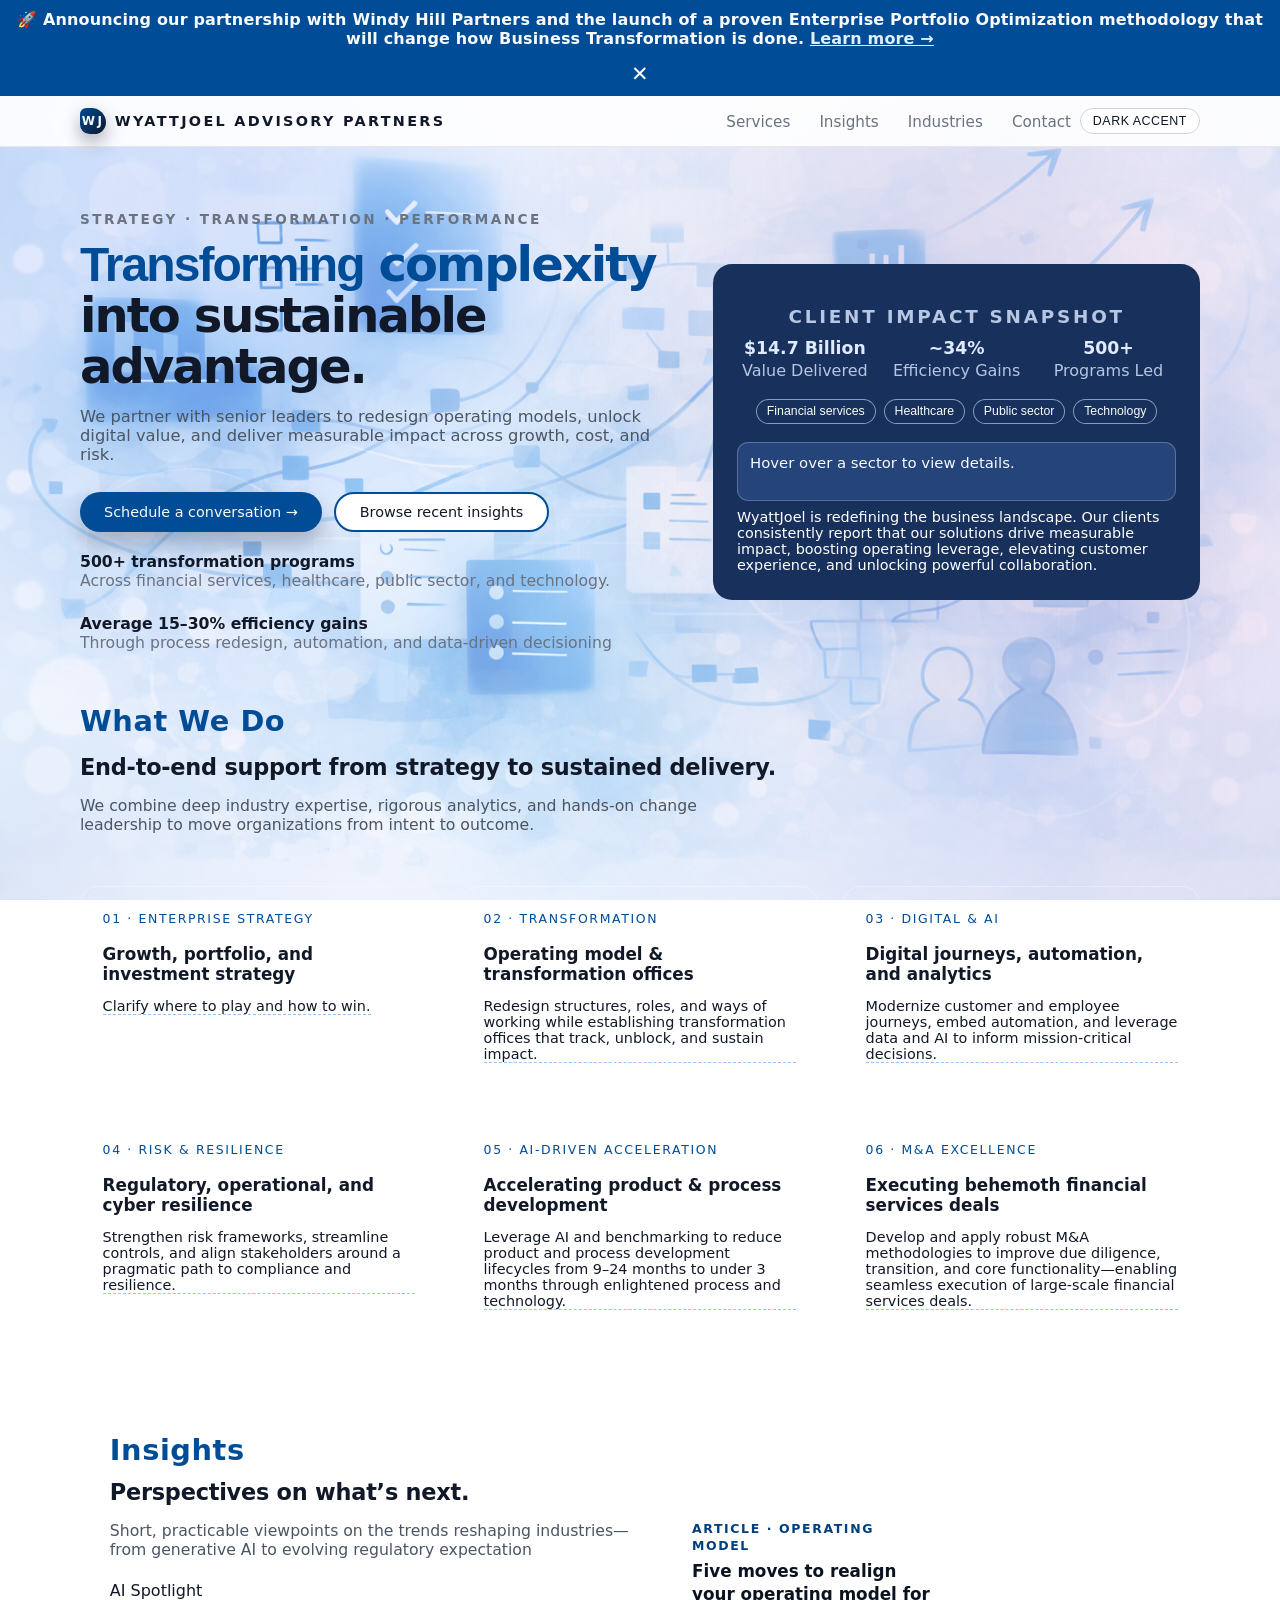
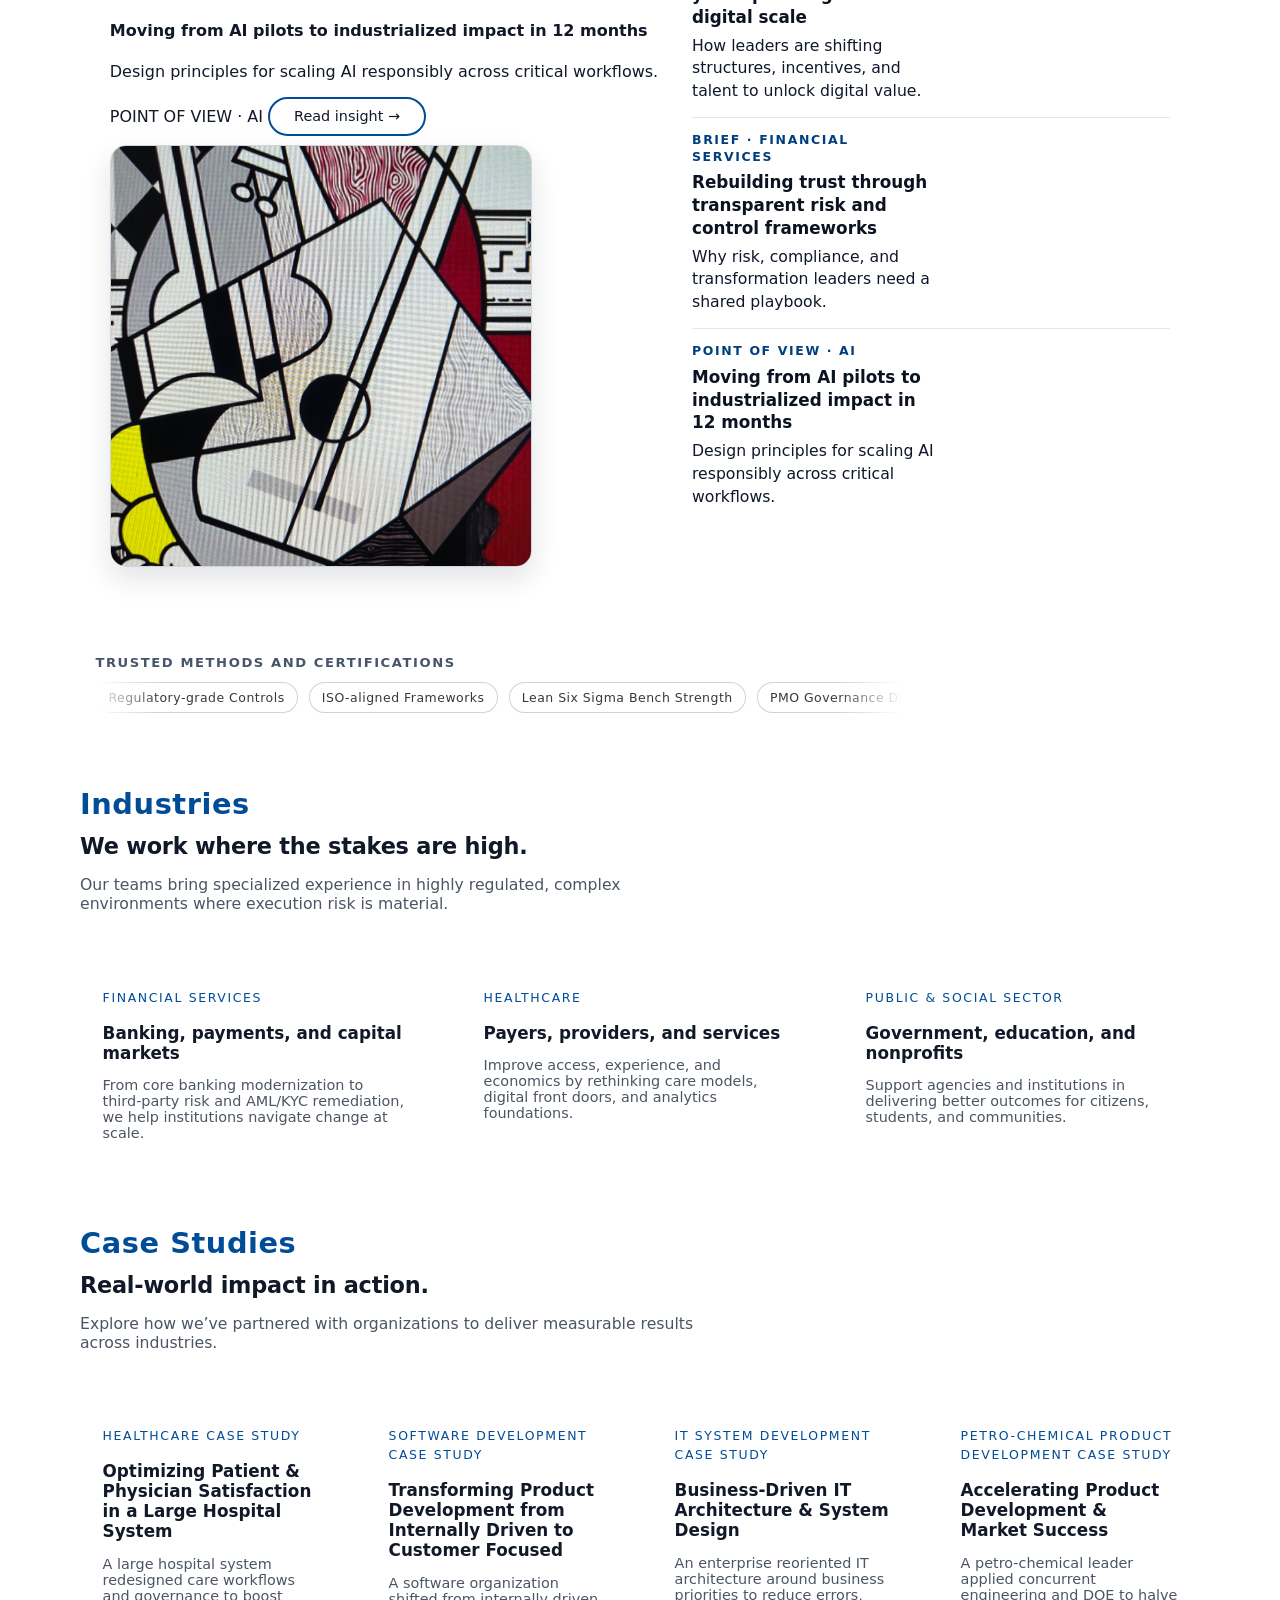
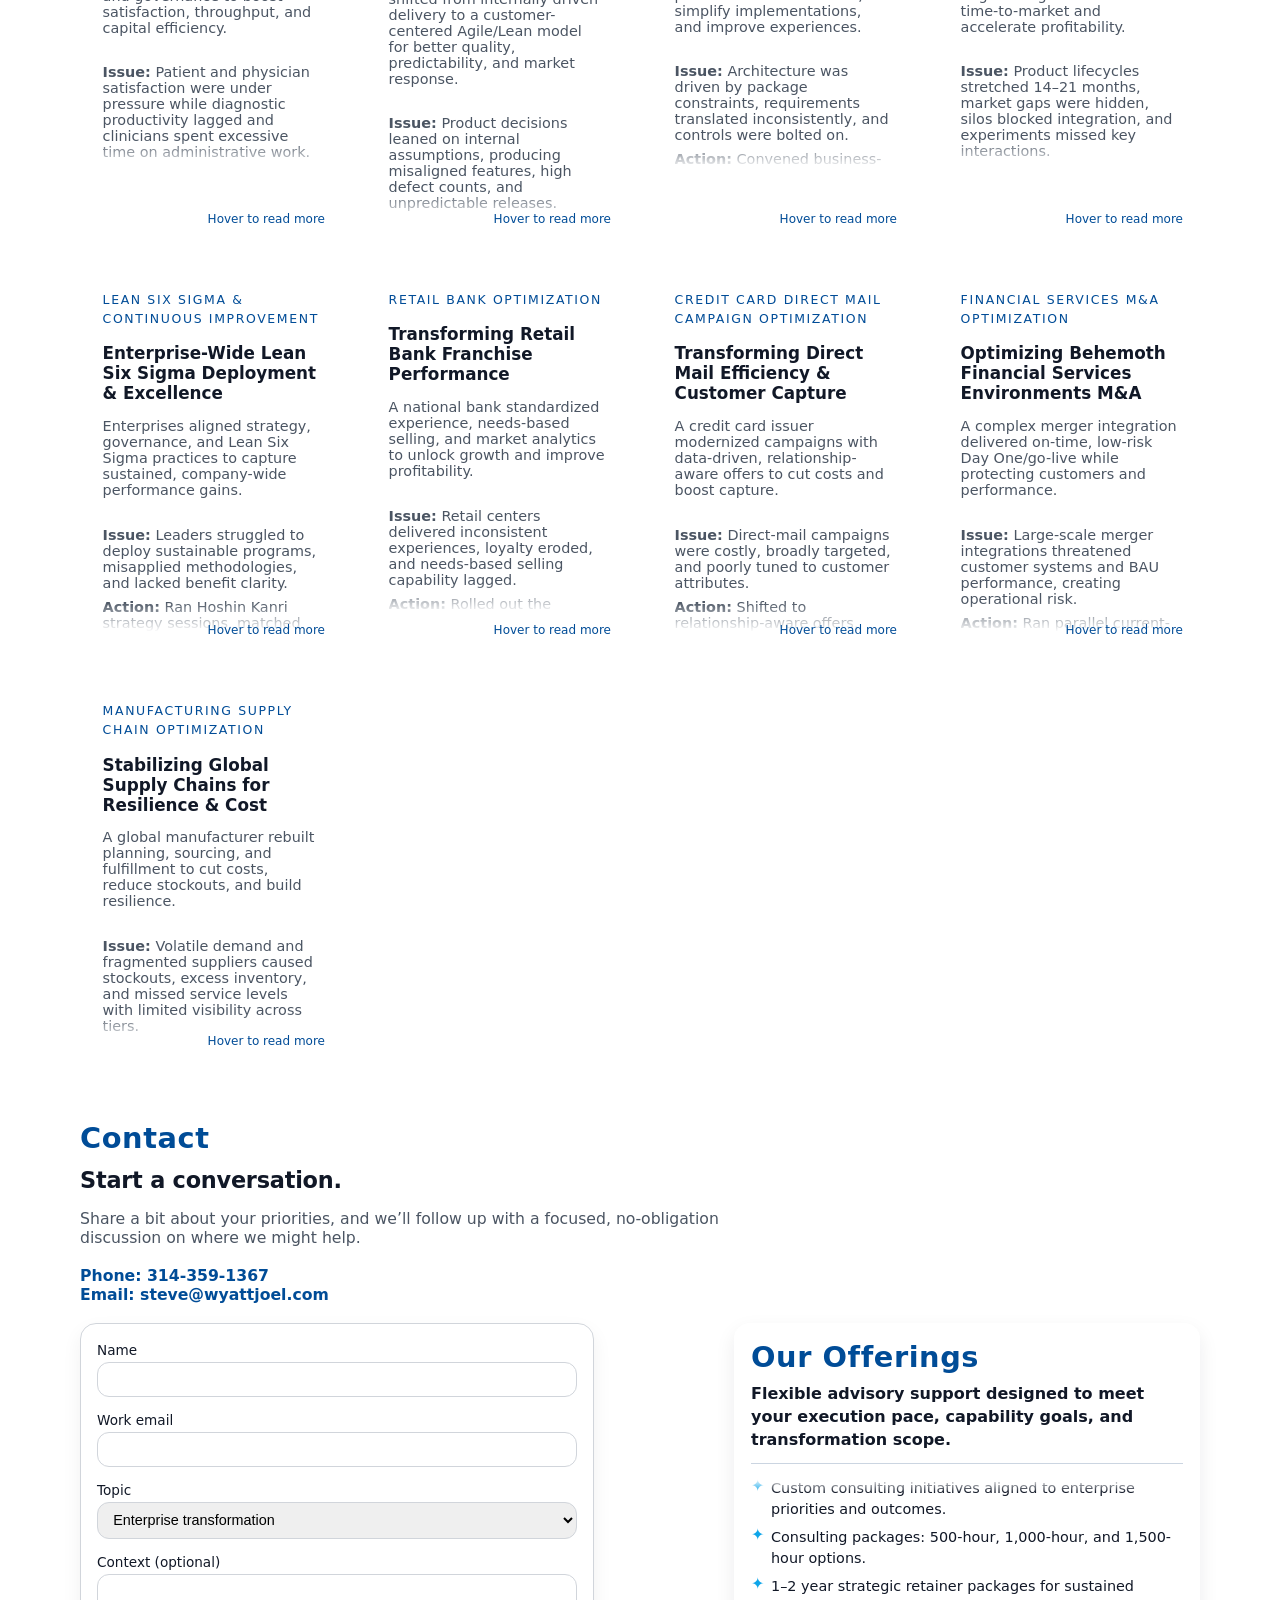
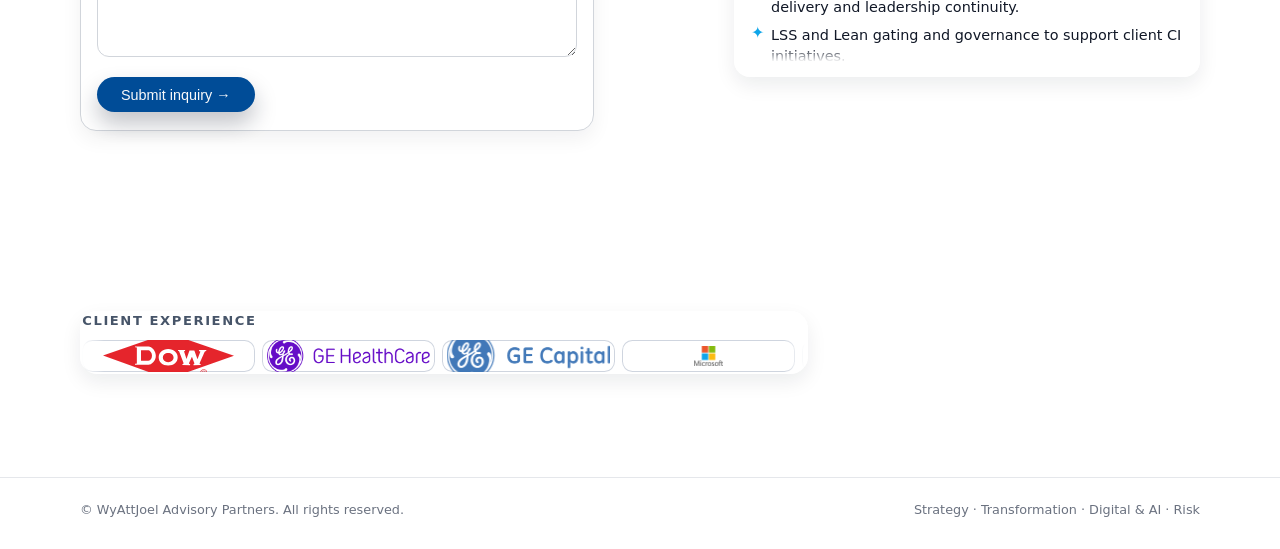
==== commit 3327ac74: "Remove top homepage image" ====
--- a/docs/index.html
+++ b/docs/index.html
@@ -262,19 +262,6 @@
       background: transparent;
       border-radius: 0;
       box-shadow: none;
-    }
-    .homepage-banner {
-      max-width: 1120px;
-      margin: 0 auto;
-      padding: 1.4rem 1.5rem 0;
-    }
-    .homepage-banner img {
-      width: 100%;
-      height: clamp(220px, 30vw, 360px);
-      object-fit: cover;
-      object-position: center;
-      display: block;
-      border-radius: 0.9rem;
     }
     .hero {
       display: grid;
@@ -1364,10 +1351,6 @@
         padding-left: 1.25rem;
         padding-right: 1.25rem;
       }
-      .homepage-banner {
-        padding-left: 1.25rem;
-        padding-right: 1.25rem;
-      }
       .hero,
       section[id],
       .insights,
@@ -1697,10 +1680,6 @@
     </div>
   </div>
 </header>
-
-<section class="homepage-banner" aria-label="Homepage banner">
-  <img src="image.png" alt="Illustrated workflow, analytics, and growth banner" />
-</section>
 
 <main class="shell">
   <section class="hero">
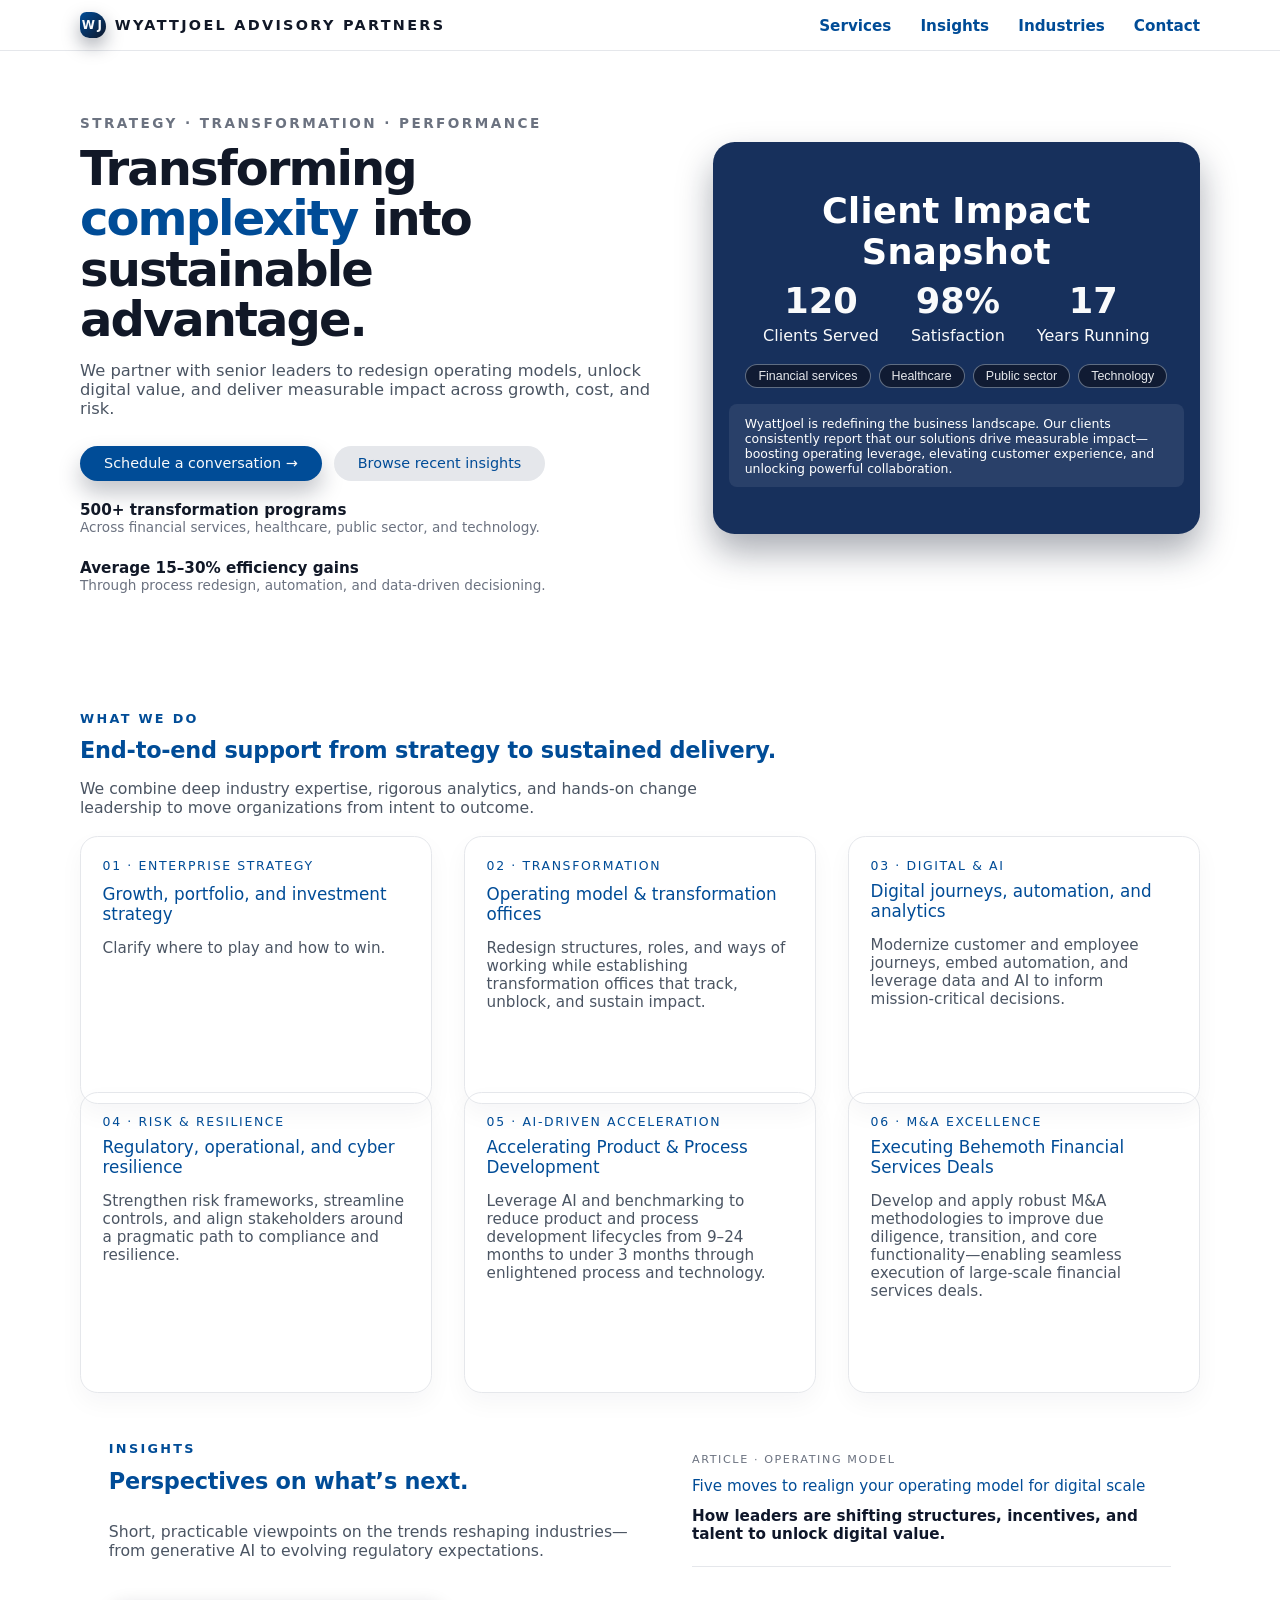
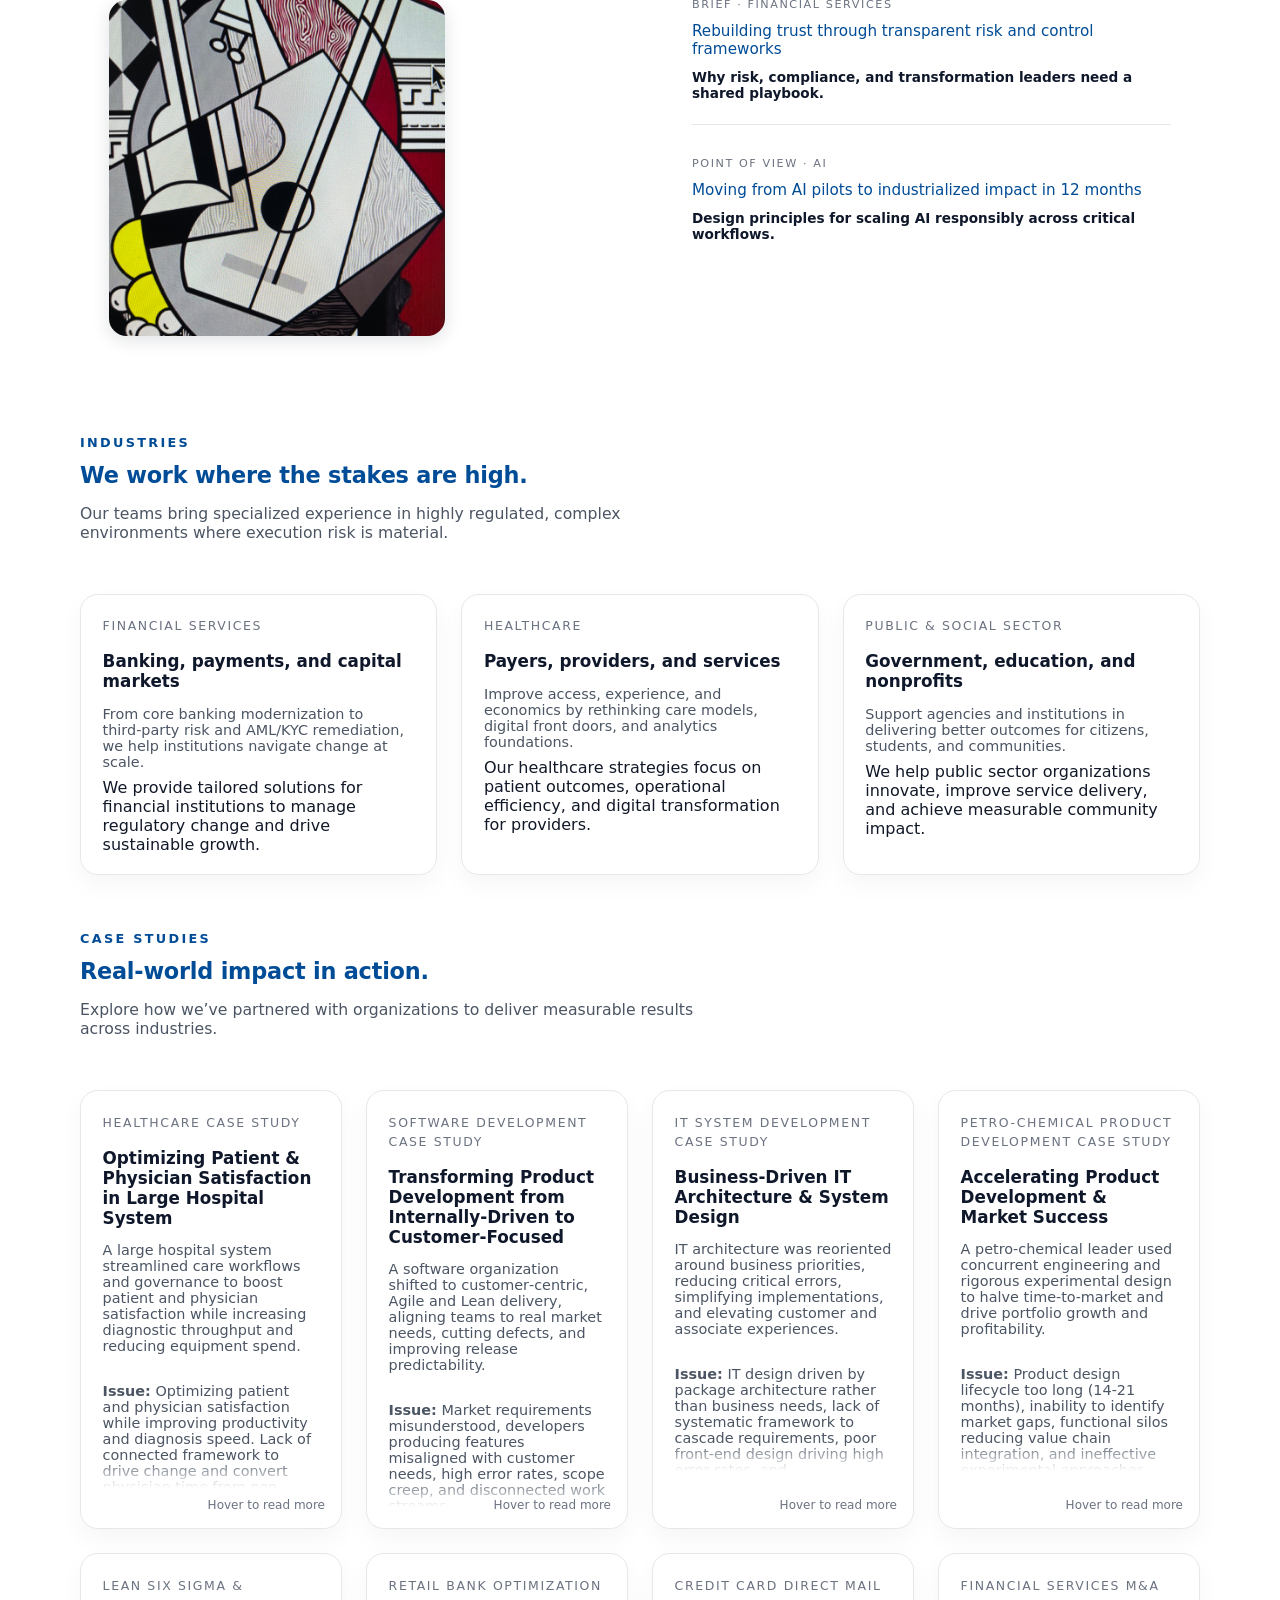
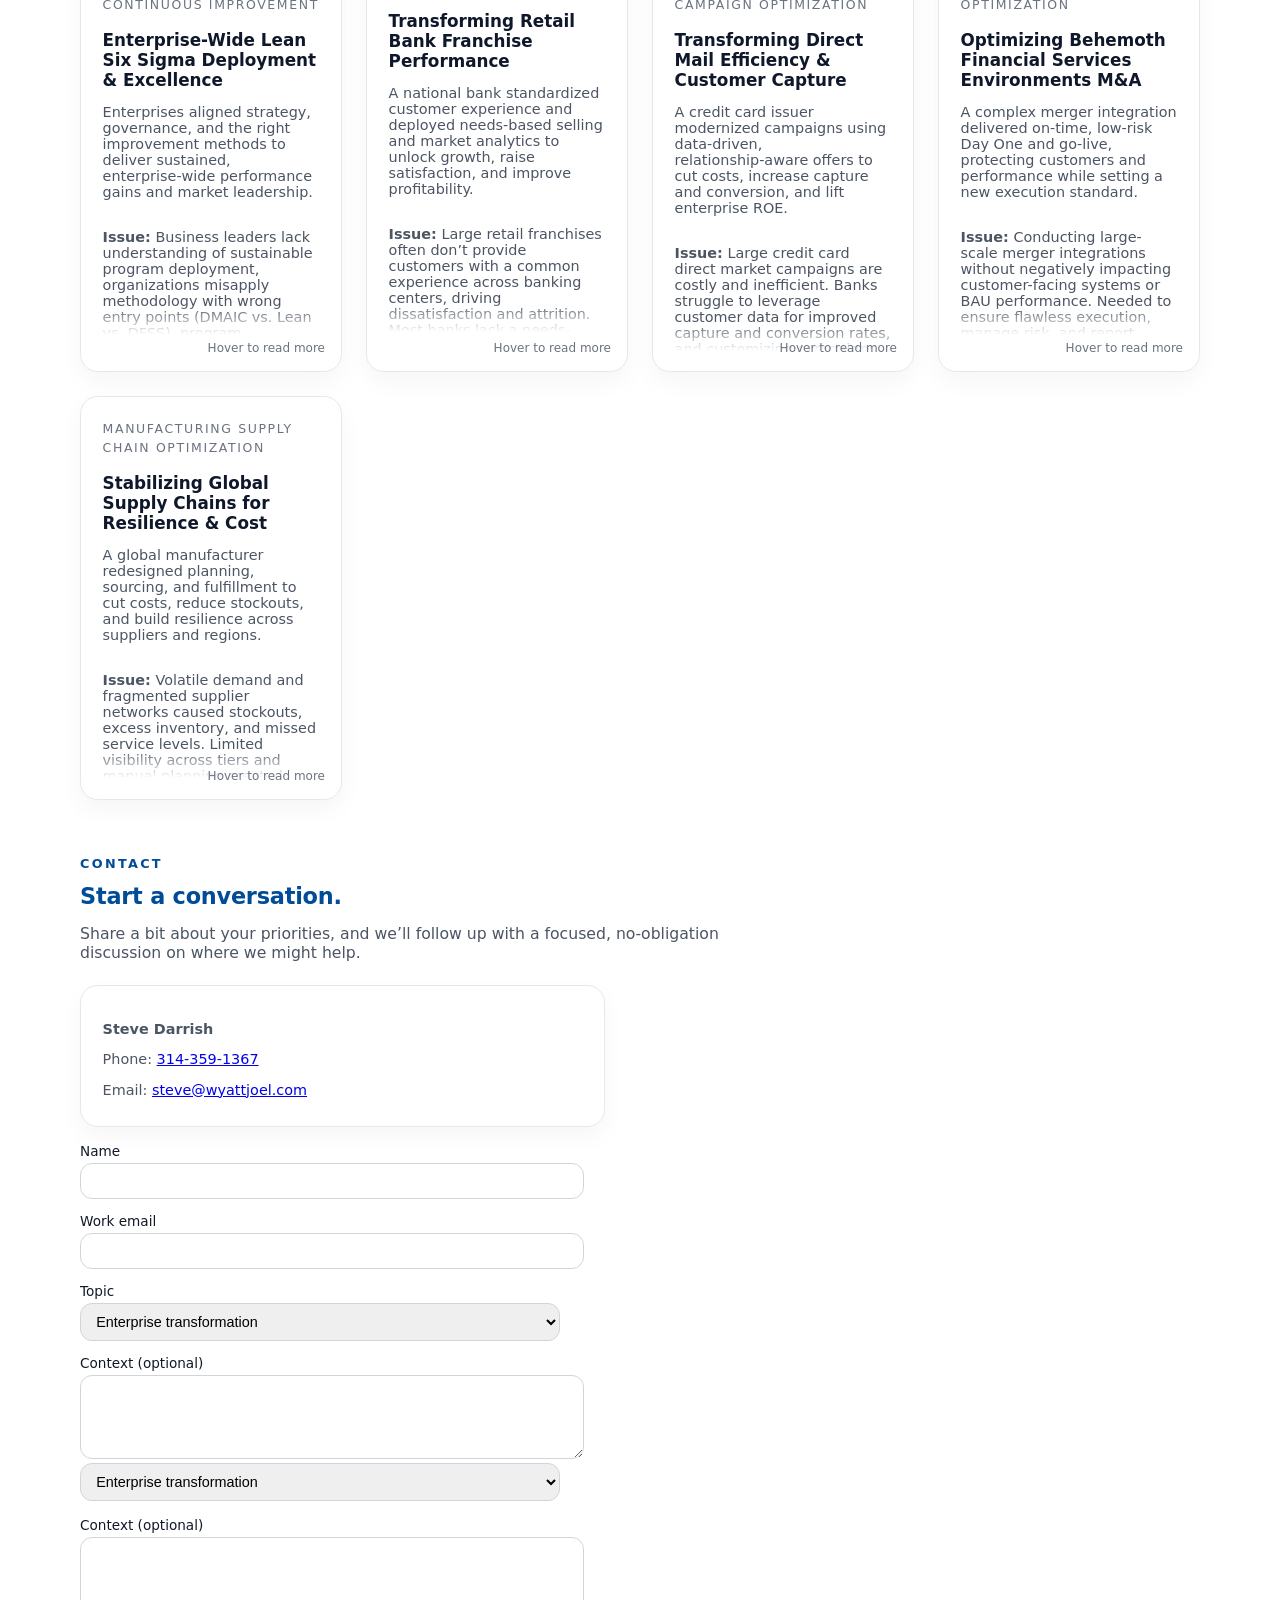
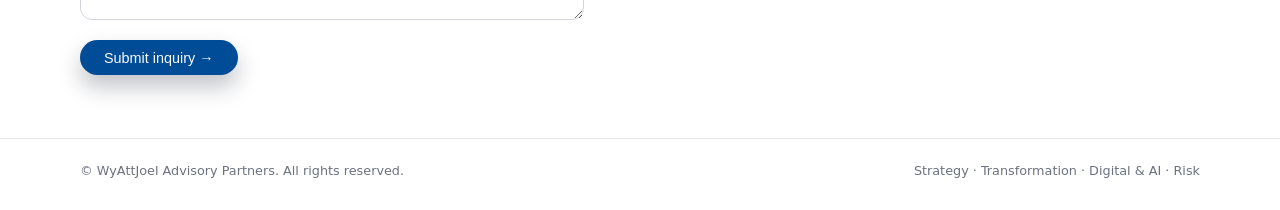
==== commit 2eeed75c: "Remove overlapping flowchart background image from top of page" ====
--- a/docs/index.html
+++ b/docs/index.html
@@ -1,162 +1,434 @@
+
+
 <!DOCTYPE html>
 <html lang="en">
-<head>
-  <meta charset="UTF-8" />
+ <head>
+ <meta charset="UTF-8" />
   <title>WyAttJoel Advisory Partners</title>
   <meta name="viewport" content="width=device-width, initial-scale=1" />
   <style>
-    :root {
-      --accent: #004c97;
-      --accent-ink: #0f172a;
-      --surface-glass: rgba(255,255,255,0.1);
-      --surface-border: rgba(255,255,255,0.45);
-    }
+                                                                                          .pill-menu {
+                                                                                            position: absolute;
+                                                                                            left: 50%;
+                                                                                            transform: translateX(-50%);
+                                                                                            top: 110%;
+                                                                                            min-width: 180px;
+                                                                                            max-width: 220px;
+                                                                                            width: auto;
+                                                                                            background: #e1effa;
+                                                                                            color: #17305c;
+                                                                                            font-size: 0.85rem;
+                                                                                            padding: 0.7rem 1rem;
+                                                                                            border-radius: 0.7rem;
+                                                                                            box-shadow: 0 4px 16px rgba(15,23,42,0.10);
+                                                                                            z-index: 10;
+                                                                                            margin-top: 0.3rem;
+                                                                                            white-space: normal;
+                                                                                            word-break: break-word;
+                                                                                            text-align: left;
+                                                                                            display: none;
+                                                                                          }
+                                                                                      .pill-row > div {
+                                                                                        position: relative !important;
+                                                                                      }
+                                          @media (max-width: 800px) {
+                                            .client-impact-card {
+                                              padding: 0.7rem 0.4rem !important;
+                                              max-width: 98vw !important;
+                                              font-size: 0.95rem !important;
+                                            }
+                                            .client-impact-card h2 {
+                                              font-size: 1.3rem !important;
+                                              margin-bottom: 0.3rem !important;
+                                            }
+                                            .impact-stats {
+                                              gap: 1rem !important;
+                                            }
+                                            .impact-number {
+                                              font-size: 1.3rem !important;
+                                            }
+                                            .impact-label {
+                                              font-size: 0.85rem !important;
+                                            }
+                                            .client-impact-card p {
+                                              font-size: 0.68rem !important;
+                                              padding: 0.5rem 0.7rem !important;
+                                            }
+                                          }
+                                      @media (max-width: 800px) {
+                                        .nav-inner {
+                                          flex-direction: column !important;
+                                          align-items: flex-start !important;
+                                        }
+                                        .brand {
+                                          margin-bottom: 0.5rem !important;
+                                        }
+                                        nav:not(.mobile-nav) {
+                                          display: flex !important;
+                                          flex-direction: row !important;
+                                          width: 100vw !important;
+                                          justify-content: flex-start !important;
+                                          align-items: center !important;
+                                          margin-bottom: 0.5rem !important;
+                                          overflow-x: auto !important;
+                                          white-space: nowrap !important;
+                                          font-size: 0.85rem !important;
+                                          padding: 0 0.2rem !important;
+                                        }
+                                        nav:not(.mobile-nav) a {
+                                          display: inline-block !important;
+                                          white-space: nowrap !important;
+                                          margin-right: 1.1rem !important;
+                                          margin-bottom: 0 !important;
+                                          font-size: 0.95em !important;
+                                        }
+                                        nav:not(.mobile-nav) a:last-child {
+                                          margin-right: 0 !important;
+                                        }
+                                        .mobile-nav-btn, .mobile-nav {
+                                          display: none !important;
+                                        }
+                                      }
+                                  @media (max-width: 800px) {
+                                    .nav-inner {
+                                      flex-direction: column !important;
+                                      align-items: flex-start !important;
+                                    }
+                                    .brand {
+                                      margin-bottom: 0.5rem !important;
+                                    }
+                                    .mobile-nav-btn {
+                                      display: flex !important;
+                                      margin-top: 0.2rem !important;
+                                      margin-bottom: 0.7rem !important;
+                                      align-self: flex-start !important;
+                                      position: relative !important;
+                                      z-index: 1101 !important;
+                                    }
+                                    .nav-inner > nav:not(.mobile-nav) {
+                                      display: none !important;
+                                    }
+                                    .mobile-nav {
+                                      display: none !important;
+                                      flex-direction: column !important;
+                                      width: 100vw !important;
+                                      position: absolute !important;
+                                      top: 100% !important;
+                                      left: 0 !important;
+                                      background: #fff !important;
+                                      z-index: 1100 !important;
+                                      box-shadow: 0 4px 16px rgba(15,23,42,0.10) !important;
+                                      padding: 1.2rem 1.5rem 1.5rem 1.5rem !important;
+                                    }
+                                    .mobile-nav.open {
+                                      display: flex !important;
+                                    }
+                                    .mobile-nav a {
+                                      white-space: nowrap !important;
+                                      display: block !important;
+                                      margin-bottom: 1rem !important;
+                                      font-size: 1.1rem !important;
+                                    }
+                                    .mobile-nav a:last-child {
+                                      margin-bottom: 0 !important;
+                                    }
+                                    .mobile-nav-close {
+                                      align-self: flex-end !important;
+                                      margin-bottom: 1rem !important;
+                                      font-size: 2rem !important;
+                                      background: none !important;
+                                      border: none !important;
+                                      color: #004c97 !important;
+                                      cursor: pointer !important;
+                                    }
+                                  }
+                              @media (max-width: 800px) {
+                                .nav-inner {
+                                  flex-direction: column !important;
+                                  align-items: flex-start !important;
+                                }
+                                .brand {
+                                  margin-bottom: 0.5rem;
+                                }
+                                .mobile-nav-btn {
+                                  display: flex !important;
+                                  margin-top: 0.2rem;
+                                  margin-bottom: 0.7rem;
+                                  align-self: flex-start;
+                                }
+                                nav:not(.mobile-nav) {
+                                  display: none !important;
+                                }
+                                .mobile-nav {
+                                  display: flex !important;
+                                  flex-direction: column;
+                                  width: 100vw;
+                                  position: absolute;
+                                  top: 100%;
+                                  left: 0;
+                                  background: #fff;
+                                  z-index: 1000;
+                                  box-shadow: 0 4px 16px rgba(15,23,42,0.10);
+                                  padding: 1.2rem 1.5rem 1.5rem 1.5rem;
+                                }
+                                .mobile-nav a {
+                                  white-space: nowrap;
+                                  display: block;
+                                  margin-bottom: 1rem;
+                                  font-size: 1.1rem;
+                                }
+                                .mobile-nav a:last-child {
+                                  margin-bottom: 0;
+                                }
+                                .mobile-nav-close {
+                                  align-self: flex-end;
+                                  margin-bottom: 1rem;
+                                  font-size: 2rem;
+                                  background: none;
+                                  border: none;
+                                  color: #004c97;
+                                  cursor: pointer;
+                                }
+                              }
+                          @media (max-width: 800px) {
+                            .nav-inner {
+                              flex-direction: column !important;
+                              align-items: flex-start !important;
+                            }
+                            .brand {
+                              margin-bottom: 0.5rem;
+                            }
+                            .mobile-nav-btn {
+                              display: flex !important;
+                              margin-top: 0.2rem;
+                              margin-bottom: 0.7rem;
+                              align-self: flex-start;
+                            }
+                            nav:not(.mobile-nav) {
+                              width: 100%;
+                              margin-bottom: 0.5rem;
+                            }
+                            nav:not(.mobile-nav) a {
+                              white-space: nowrap;
+                              display: inline-block;
+                              margin-right: 1.2rem;
+                              margin-bottom: 0;
+                            }
+                            nav:not(.mobile-nav) a:last-child {
+                              margin-right: 0;
+                            }
+                          }
+                      /* Hamburger and mobile nav styles */
+                      @media (max-width: 800px) {
+                        .mobile-nav-btn {
+                          display: flex;
+                        }
+                        .mobile-nav {
+                          display: none;
+                        }
+                        .mobile-nav.open {
+                          display: flex;
+                        }
+                      }
+                      @media (min-width: 801px) {
+                        .mobile-nav-btn,
+                        .mobile-nav {
+                          display: none !important;
+                        }
+                      }
+                      .mobile-nav-btn {
+                        display: none;
+                        background: none;
+                        border: none;
+                        position: absolute;
+                        right: 1.5rem;
+                        top: 1.2rem;
+                        z-index: 20;
+                        flex-direction: column;
+                        justify-content: center;
+                        align-items: center;
+                        width: 38px;
+                        height: 38px;
+                        cursor: pointer;
+                      }
+                      .mobile-nav-btn span {
+                        display: block;
+                        width: 26px;
+                        height: 3px;
+                        margin: 4px 0;
+                        background: #004c97;
+                        border-radius: 2px;
+                        transition: 0.2s;
+                      }
+                      .mobile-nav {
+                        display: none;
+                        position: fixed;
+                        top: 0;
+                        right: 0;
+                        width: 80vw;
+                        max-width: 320px;
+                        height: 100vh;
+                        background: #fff;
+                        box-shadow: -2px 0 18px rgba(15,23,42,0.13);
+                        z-index: 100;
+                        padding: 2.5rem 1.5rem 1.5rem 2rem;
+                        flex-direction: column;
+                        gap: 1.5rem;
+                        animation: slideInNav 0.22s cubic-bezier(.4,0,.2,1);
+                      }
+                      .mobile-nav a {
+                        color: #004c97;
+                        font-size: 1.15rem;
+                        font-weight: 600;
+                        text-decoration: none;
+                        margin-bottom: 1.2rem;
+                        display: block;
+                      }
+                      .mobile-nav-close {
+                        position: absolute;
+                        top: 1.1rem;
+                        right: 1.2rem;
+                        background: none;
+                        border: none;
+                        font-size: 2rem;
+                        color: #004c97;
+                        cursor: pointer;
+                      }
+                      @keyframes slideInNav {
+                        from { right: -100vw; opacity: 0; }
+                        to { right: 0; opacity: 1; }
+                      }
+                  /* Desktop: Set Pers.jpg to 3.5in x 3.5in in INSIGHTS */
+                  @media (min-width: 601px) {
+                    .insights-pers-img {
+                      width: 3.5in !important;
+                      height: 3.5in !important;
+                      max-width: 100%;
+                      max-height: 100%;
+                      border-radius: 1.1rem;
+                      object-fit: cover;
+                      box-shadow: 0 4px 18px rgba(15,23,42,0.13);
+                      display: block;
+                      margin-top: 1.1rem;
+                      margin-bottom: 0.7rem;
+                    }
+                  }
+              /* Mobile improvements for Client Impact Snapshot */
+              @media (max-width: 600px) {
+                .client-impact-card {
+                  max-width: 380px !important;
+                  min-width: 260px !important;
+                  width: 90vw !important;
+                  margin-left: auto !important;
+                  margin-right: auto !important;
+                  padding: 0.8rem 0.5rem !important;
+                  box-sizing: border-box !important;
+                  border-radius: 1.35rem !important;
+                }
+                .client-impact-card h2 {
+                  font-size: 1.3rem !important;
+                  padding: 0 0.2rem !important;
+                }
+                .impact-stats {
+                  flex-direction: row !important;
+                  gap: 1rem !important;
+                  justify-content: center !important;
+                  align-items: flex-start !important;
+                }
+                .pill-row {
+                  flex-wrap: nowrap !important;
+                  gap: 0.18rem !important;
+                  justify-content: center !important;
+                  overflow-x: auto !important;
+                }
+                .pill {
+                  min-width: 60px !important;
+                  max-width: 90px !important;
+                  font-size: 0.62rem !important;
+                  padding: 0.11rem 0.32rem !important;
+                }
+                .client-impact-card p,
+                .client-impact-card .impact-label,
+                .client-impact-card .impact-number {
+                  font-size: 0.95rem !important;
+                }
+                .client-impact-card p:last-child {
+                  font-size: 0.68rem !important;
+                  line-height: 1.2 !important;
+                  margin-top: 0.5rem !important;
+                }
+              }
+          /* WHAT WE DO hover popup: match INSIGHTS style exactly */
+          .whatwedo-hover-popup {
+            display: none;
+            position: absolute;
+            left: 0;
+            top: 100%;
+            width: 100%;
+            background: transparent;
+            color: #17305c;
+            font-size: 0.85rem;
+            font-family: 'Inter', 'Segoe UI', Arial, sans-serif;
+            font-weight: 400;
+            padding: 0.7rem 1rem;
+            border-radius: 0.7rem;
+            box-shadow: 0 4px 16px rgba(15,23,42,0.10);
+            z-index: 2;
+            margin-top: 0.3rem;
+            white-space: normal;
+            word-break: break-word;
+            text-align: left;
+            text-transform: none !important;
+            /* Remove all-caps, force sentence case */
+            letter-spacing: normal !important;
+          }
+          .hover-col:hover .whatwedo-hover-popup,
+          .hover-col:focus-within .whatwedo-hover-popup {
+            display: block;
+          }
+      </footer>
+          margin-top: 0.2rem;
+        }
+        .impact-actions {
+          display: flex;
+          gap: 1rem;
+          margin-bottom: 1.1rem;
+        }
+        .impact-btn {
+          background: #17305c;
+          color: #f9fafb;
+          border: none;
+          border-radius: 0.7rem;
+          padding: 0.6rem 1.2rem;
+          font-size: 1rem;
+          font-weight: 500;
+          cursor: pointer;
+          transition: background 0.15s;
+          white-space: nowrap;
+        }
+        .impact-btn:hover, .impact-btn:focus {
+          background: #25447a;
+        }
+        .client-impact-card p {
+          font-size: 1rem;
+          margin: 0.5rem 0 0 0;
+          color: #e0eaff;
+        }
     body {
       margin: 0;
       font-family: system-ui, -apple-system, BlinkMacSystemFont, "Segoe UI", sans-serif;
-      background: #ffffff;
+      background: transparent;
       color: #111827;
       -webkit-font-smoothing: antialiased;
-      position: relative;
-    }
-    body.theme-dark {
-      --accent: #60a5fa;
-      --accent-ink: #e2e8f0;
-      --surface-glass: rgba(15,23,42,0.26);
-      --surface-border: rgba(148,163,184,0.4);
-      color: #e5e7eb;
-    }
-    body::before {
-      content: "";
-      position: fixed;
-      inset: 0;
-      z-index: -2;
-      background:
-        linear-gradient(rgba(255,255,255,0.38), rgba(255,255,255,0.38)),
-        url("site-background.png") center center / cover no-repeat;
-      background-attachment: fixed;
-      pointer-events: none;
-      animation: backgroundToneShift 40s ease-in-out infinite alternate;
-    }
-    body::after {
-      content: "";
-      position: fixed;
-      inset: 0;
-      z-index: -1;
-      background:
-        radial-gradient(circle at 18% 22%, rgba(37,99,235,0.16), transparent 44%),
-        radial-gradient(circle at 78% 18%, rgba(96,165,250,0.14), transparent 42%),
-        radial-gradient(circle at 68% 74%, rgba(125,211,252,0.12), transparent 47%),
-        radial-gradient(circle at 86% 66%, rgba(244,114,182,0.14), transparent 46%),
-        radial-gradient(circle at 74% 34%, rgba(251,113,133,0.12), transparent 44%),
-        radial-gradient(circle at 22% 26%, rgba(255,255,255,0.12) 0 0.14rem, transparent 0.2rem),
-        radial-gradient(circle at 46% 58%, rgba(255,255,255,0.1) 0 0.12rem, transparent 0.18rem),
-        radial-gradient(circle at 73% 41%, rgba(255,255,255,0.1) 0 0.13rem, transparent 0.19rem);
-      pointer-events: none;
-      animation: subtleColorShift 38s ease-in-out infinite alternate, tintMorph 54s ease-in-out infinite alternate, twinklePulse 10s ease-in-out infinite;
-    }
-    @keyframes subtleColorShift {
-      0% {
-        opacity: 0.09;
-        transform: translate3d(0, 0, 0) scale(1);
-      }
-      50% {
-        opacity: 0;
-        transform: translate3d(-0.6%, 0.6%, 0) scale(1.01);
-      }
-      100% {
-        opacity: 0.1;
-        transform: translate3d(0.6%, -0.6%, 0) scale(1.005);
-      }
-    }
-    @keyframes backgroundToneShift {
-      0% {
-        filter: saturate(1.04) brightness(1.06) contrast(1.04);
-      }
-      50% {
-        filter: saturate(0.25) brightness(1.46) contrast(0.86);
-      }
-      100% {
-        filter: saturate(1.05) brightness(1.07) contrast(1.03);
-      }
-    }
-    @keyframes tintMorph {
-      0% {
-        background:
-          radial-gradient(circle at 18% 22%, rgba(37,99,235,0.17), transparent 44%),
-          radial-gradient(circle at 78% 18%, rgba(96,165,250,0.14), transparent 42%),
-          radial-gradient(circle at 68% 74%, rgba(125,211,252,0.12), transparent 47%),
-          radial-gradient(circle at 86% 66%, rgba(244,114,182,0.14), transparent 46%),
-          radial-gradient(circle at 74% 34%, rgba(251,113,133,0.11), transparent 44%);
-      }
-      50% {
-        background:
-          radial-gradient(circle at 18% 22%, rgba(255,255,255,0.34), transparent 44%),
-          radial-gradient(circle at 78% 18%, rgba(255,255,255,0.29), transparent 42%),
-          radial-gradient(circle at 68% 74%, rgba(255,255,255,0.27), transparent 47%),
-          radial-gradient(circle at 86% 66%, rgba(255,255,255,0.31), transparent 46%),
-          radial-gradient(circle at 74% 34%, rgba(255,255,255,0.28), transparent 44%),
-          radial-gradient(circle at 22% 26%, rgba(255,255,255,0.62) 0 0.15rem, transparent 0.22rem),
-          radial-gradient(circle at 46% 58%, rgba(255,255,255,0.56) 0 0.13rem, transparent 0.2rem),
-          radial-gradient(circle at 73% 41%, rgba(255,255,255,0.54) 0 0.14rem, transparent 0.21rem);
-      }
-      100% {
-        background:
-          radial-gradient(circle at 18% 22%, rgba(96,165,250,0.12), transparent 44%),
-          radial-gradient(circle at 78% 18%, rgba(59,130,246,0.1), transparent 42%),
-          radial-gradient(circle at 68% 74%, rgba(236,72,153,0.16), transparent 47%),
-          radial-gradient(circle at 86% 66%, rgba(244,114,182,0.2), transparent 46%),
-          radial-gradient(circle at 74% 34%, rgba(251,113,133,0.16), transparent 44%),
-          radial-gradient(circle at 22% 26%, rgba(255,255,255,0.12) 0 0.14rem, transparent 0.2rem),
-          radial-gradient(circle at 46% 58%, rgba(255,255,255,0.1) 0 0.12rem, transparent 0.18rem),
-          radial-gradient(circle at 73% 41%, rgba(255,255,255,0.1) 0 0.13rem, transparent 0.19rem);
-      }
-    }
-    @keyframes twinklePulse {
-      0%, 42%, 58%, 100% {
-        opacity: 0.1;
-      }
-      48%, 52% {
-        opacity: 0.2;
-      }
-      50% {
-        opacity: 0.25;
-      }
-    }
+    }
+    /* Removed animated gradient background */
     header {
       position: sticky;
       top: 0;
-      background: rgba(255,255,255,0.88);
+      background: rgba(255,255,255,0.96);
       backdrop-filter: blur(12px);
       border-bottom: 1px solid #e5e7eb;
       z-index: 10;
-    }
-    .announcement-banner {
-      display: flex;
-      align-items: center;
-      justify-content: center;
-      gap: 1rem;
-      flex-wrap: wrap;
-      padding: 0.65rem 1rem;
-      background: #004c97;
-      color: #f9fafb;
-      text-align: center;
-      font-size: 1rem;
-      font-weight: 600;
-      letter-spacing: 0.01em;
-    }
-    .announcement-banner a {
-      color: #e1effa;
-      font-weight: 700;
-    }
-    .announcement-banner button {
-      border: 0;
-      background: transparent;
-      color: inherit;
-      font-size: 1.3rem;
-      line-height: 1;
-      cursor: pointer;
-      padding: 0 0.2rem;
     }
     .nav-inner {
       max-width: 1120px;
@@ -234,34 +506,10 @@
     nav a:hover::after {
       transform: scaleX(1);
     }
-    .nav-actions {
-      display: flex;
-      align-items: center;
-      gap: 0.55rem;
-    }
-    .theme-toggle {
-      border: 1px solid #cbd5e1;
-      border-radius: 999px;
-      background: rgba(255,255,255,0.9);
-      color: #0f172a;
-      font-size: 0.78rem;
-      letter-spacing: 0.04em;
-      text-transform: uppercase;
-      padding: 0.34rem 0.75rem;
-      cursor: pointer;
-    }
-    body.theme-dark .theme-toggle {
-      background: rgba(15,23,42,0.72);
-      color: #e5e7eb;
-      border-color: rgba(148,163,184,0.55);
-    }
     .shell {
       max-width: 1120px;
       margin: 0 auto;
-      padding: 2.5rem 1.5rem 3.5rem;
-      background: transparent;
-      border-radius: 0;
-      box-shadow: none;
+      padding: 2.5rem 1.5rem 0.9rem;
     }
     .hero {
       display: grid;
@@ -269,57 +517,7 @@
       gap: 3rem;
       align-items: center;
       margin-top: 1.5rem;
-    }
-    .hero-right-stack {
-      display: grid;
-      gap: 0.9rem;
-    }
-    .hero-video-card {
-      position: relative;
-      min-height: 170px;
-      border-radius: 1.1rem;
-      overflow: hidden;
-      border: 1px solid var(--surface-border);
-      background:
-        linear-gradient(135deg, rgba(30,64,175,0.4), rgba(14,165,233,0.25)),
-        radial-gradient(circle at 78% 24%, rgba(249,168,212,0.22), transparent 40%),
-        #0b1736;
-      box-shadow: 0 12px 30px rgba(15,23,42,0.2);
-    }
-    .hero-video-card video {
-      width: 100%;
-      height: 100%;
-      object-fit: cover;
-      display: block;
-      opacity: 0.8;
-      mix-blend-mode: screen;
-    }
-    .hero-video-card img {
-      width: 100%;
-      height: 100%;
-      object-fit: cover;
-      display: block;
-      opacity: 0.72;
-      filter: saturate(1.06) contrast(1.03);
-    }
-    .hero-video-overlay {
-      position: absolute;
-      inset: 0;
-      pointer-events: none;
-      background:
-        linear-gradient(160deg, rgba(15,23,42,0.26), rgba(15,23,42,0.38)),
-        radial-gradient(circle at 20% 20%, rgba(147,197,253,0.18), transparent 50%);
-    }
-    .hero-video-label {
-      position: absolute;
-      left: 0.9rem;
-      bottom: 0.8rem;
-      margin: 0;
-      color: #e2e8f0;
-      font-size: 0.72rem;
-      letter-spacing: 0.08em;
-      text-transform: uppercase;
-      font-weight: 600;
+      margin-bottom: 0.06rem;
     }
     .eyebrow {
       font-size: 0.85rem;
@@ -334,16 +532,6 @@
       line-height: 1.05;
       letter-spacing: -0.04em;
       margin: 0 0 1rem;
-    }
-    .transform-word {
-      display: inline-block;
-      white-space: nowrap;
-      opacity: 1;
-      transition: color 14s ease-in-out, opacity 3.2s cubic-bezier(0.2, 0.9, 0.25, 1);
-    }
-    .transform-word .char {
-      display: inline-block;
-      font-family: inherit;
     }
     h1 span {
       color: #004c97;
@@ -373,13 +561,6 @@
       transition: transform 0.12s ease-out, box-shadow 0.12s ease-out, background 0.12s ease-out;
       text-decoration: none;
     }
-    input,
-    select,
-    textarea,
-    button {
-      box-sizing: border-box;
-      max-width: 100%;
-    }
     .btn-primary {
       background: #004c97;
       color: #f9fafb;
@@ -391,8 +572,8 @@
       background: #00376f;
     }
     .btn-outline {
-      background: #ffffff;
-      border: 2px solid #004c97;
+      background: transparent;
+      border: 1px solid #cbd5e1;
       color: #111827;
     }
     .btn-outline:hover {
@@ -404,155 +585,59 @@
       display: flex;
       flex-wrap: wrap;
       gap: 1.5rem;
-      font-size: 0.98rem;
+      font-size: 0.85rem;
       color: #6b7280;
     }
     .hero-meta strong {
       display: block;
       color: #111827;
-      font-size: 0.98rem;
-    }
-    .client-impact-card {
-      background: #17305c;
-      color: #f9fafb;
-      border-radius: 1.2rem;
-      padding: 1.7rem 1.5rem;
-      box-shadow: none;
-      margin-top: 1.8rem;
-      margin-bottom: 1.8rem;
-    }
-    .client-impact-card h2 {
-      font-size: 1.15rem;
-      margin-bottom: 0.7rem;
-      letter-spacing: .15em;
+      font-size: 0.95rem;
+    }
+    .hero-card {
+      background: radial-gradient(circle at top, #e1effa 0, transparent 55%), #020617;
+      color: #e5e7eb;
+      border-radius: 1.35rem;
+      padding: 1.75rem 1.6rem;
+      box-shadow: 0 18px 35px rgba(15,23,42,0.35);
+    }
+    .hero-card h2 {
+      font-size: 1.1rem;
+      margin-bottom: 0.5rem;
+      letter-spacing: .16em;
       text-transform: uppercase;
-      color: #b6c6e3;
-      text-align: center;
-    }
-    .impact-stats {
+      color: #0f172a;
+    }
+    .hero-card-main {
+      margin-bottom: 1rem;
+    }
+    .hero-card-main strong {
+      font-size: 1.9rem;
+      display: block;
+      letter-spacing: -0.03em;
+    }
+    .hero-card-main span {
+      font-size: 0.9rem;
+      color: #9ca3af;
+    }
+    .pill-row {
       display: flex;
-      justify-content: space-between;
-      gap: 1.5rem;
-      margin-bottom: 1.2rem;
-    }
-    .impact-stats > div {
-      flex: 1 1 0;
-      text-align: center;
-    }
-    .impact-number {
-      font-size: clamp(1.15rem, 1.85vw, 1.5rem);
-      font-weight: 700;
-      display: block;
-      color: #e0eaff;
-      white-space: nowrap;
-      line-height: 1.1;
-    }
-    @media (min-width: 801px) {
-      .impact-stats {
-        gap: 1rem;
-      }
-      .impact-stats > div {
-        min-width: 0;
-      }
-      .impact-number {
-        font-size: clamp(1rem, 1.35vw, 1.28rem);
-      }
-    }
-    .impact-label {
-      font-size: 1rem;
-      color: #b6c6e3;
-      display: block;
-      margin-top: 0.2rem;
-    }
-    .sector-pills {
-      display: flex;
-      gap: 0.5rem;
-      margin-bottom: 1.1rem;
-      flex-wrap: nowrap;
-      justify-content: center;
-      overflow-x: visible;
-    }
-    .sector-pill {
-      background: #17305c;
-      color: #f9fafb;
-      border: 1px solid rgba(182,198,227,0.7);
+      flex-wrap: wrap;
+      gap: 0.55rem;
+      margin: 0.75rem 0 1.25rem;
+    }
+    .pill {
       border-radius: 999px;
-      padding: 0.28rem 0.62rem;
-      font-size: 0.77rem;
-      font-weight: 500;
-      cursor: pointer;
-      transition: background 0.15s;
-      white-space: nowrap;
-      flex: 0 0 auto;
-    }
-    .sector-pill:hover,
-    .sector-pill:focus {
-      background: #25447a;
-    }
-    .sector-description {
-      border: 1px solid rgba(182,198,227,0.35);
-      border-radius: 0.7rem;
-      background: #25447a;
-      color: #f8fbff;
-      font-size: 0.93rem;
-      line-height: 1.4;
-      padding: 0.65rem 0.75rem;
-      min-height: 2.3rem;
-    }
-    .client-impact-card p {
-      font-size: 0.9rem;
-      margin: 0.5rem 0 0 0;
-      color: #e0eaff;
-      font-weight: 400;
+      border: 1px solid rgba(148,163,184,0.6);
+      padding: 0.25rem 0.75rem;
+      font-size: 0.78rem;
+      color: #e5e7eb;
+      background: rgba(15,23,42,0.8);
     }
     .card-grid {
       display: grid;
       grid-template-columns: repeat(auto-fit, minmax(230px, 1fr));
       gap: 1.5rem;
       margin-top: 3.25rem;
-    }
-    .reveal-on-scroll {
-      opacity: 0;
-      transform: translateY(18px);
-      transition: opacity 0.55s ease, transform 0.55s ease;
-      will-change: opacity, transform;
-    }
-    .reveal-on-scroll.is-visible {
-      opacity: 1;
-      transform: translateY(0);
-    }
-    .services-grid {
-      grid-template-columns: repeat(3, minmax(0, 1fr));
-      isolation: isolate;
-    }
-    .services-grid .card {
-      position: relative;
-      overflow: visible;
-      z-index: 1;
-    }
-    .services-grid .card:hover,
-    .services-grid .card:focus-within {
-      z-index: 30;
-    }
-    .services-grid .card span {
-      color: #004c97;
-    }
-    .services-grid .card h3 {
-      color: #111827;
-    }
-    .services-grid .card p {
-      color: #111827;
-      font-weight: 400;
-    }
-    .services-grid .service-hover-note {
-      color: #111827;
-      font-size: 0.9rem;
-      font-weight: 400;
-      text-transform: none;
-      letter-spacing: normal;
-    }
-    .services-grid .card p .service-hover-note {
-      color: #111827;
     }
     .section-label {
       font-size: 0.8rem;
@@ -566,6 +651,8 @@
       font-size: 1.4rem;
       margin-bottom: 0.75rem;
       letter-spacing: -0.01em;
+      color: #004c97;
+      font-weight: bold;
     }
     .section-lead {
       font-size: 0.98rem;
@@ -573,66 +660,12 @@
       max-width: 40rem;
       margin-bottom: 1.4rem;
     }
-    .case-studies-section {
-      background: rgba(255,255,255,0.22);
-      border: 1px solid rgba(255,255,255,0.6);
-      padding: 2.5rem 2rem;
-      border-radius: 1.3rem;
-      box-shadow: 0 12px 36px rgba(15,23,42,0.1);
-    }
-    .case-studies-grid {
-      display: grid;
-      grid-template-columns: repeat(auto-fit, minmax(250px, 1fr));
-      gap: 1.5rem;
-      margin-top: 1.75rem;
-    }
-    .case-study-card {
-      background: rgba(255,255,255,0.94);
-      border: 1px solid rgba(148,163,184,0.55);
-      border-radius: 1.1rem;
-      padding: 1.2rem;
-      min-height: 220px;
-      display: flex;
-      flex-direction: column;
-      justify-content: space-between;
-      box-shadow: 0 12px 28px rgba(15,23,42,0.09);
-      transition: transform 0.3s ease, box-shadow 0.3s ease;
-    }
-    .case-study-card:hover {
-      transform: translateY(-6px);
-      box-shadow: 0 18px 35px rgba(15,23,42,0.14);
-    }
-    .case-study-card h3 {
-      font-size: 1.05rem;
-      margin-bottom: 0.65rem;
-      font-weight: 700;
-      color: #0b1220;
-    }
-    .case-detail {
-      flex: 1;
-      display: flex;
-      flex-direction: column;
-      gap: 0.35rem;
-      color: #374151;
-      font-size: 0.95rem;
-      line-height: 1.5;
-    }
-    .case-detail p {
-      margin: 0;
-    }
-    .case-label {
-      font-size: 0.78rem;
-      letter-spacing: 0.2em;
-      text-transform: uppercase;
-      color: #475569;
-    }
     .card {
       border-radius: 1.1rem;
-      border: 1px solid rgba(255,255,255,0.35);
+      border: 1px solid #e5e7eb;
       padding: 1.3rem 1.35rem;
       background: transparent;
-      box-shadow: none;
-      backdrop-filter: none;
+      box-shadow: 0 10px 24px rgba(15,23,42,0.04);
     }
     .card.case-study {
       position: relative;
@@ -645,8 +678,7 @@
       transition: max-height 0.2s ease;
       -webkit-mask-image: linear-gradient(to bottom, black 75%, transparent 100%);
       mask-image: linear-gradient(to bottom, black 75%, transparent 100%);
-        color: #004c97;
-      }
+    }
     .card.case-study:hover .case-body,
     .card.case-study:focus-within .case-body {
       max-height: none;
@@ -658,57 +690,17 @@
       right: 1rem;
       bottom: 1rem;
       font-size: 0.75rem;
-        color: #004c97;
-    }
-    .card.case-study > span {
-      color: #004c97;
+      color: #6b7280;
     }
     .card h3 {
       font-size: 1.05rem;
       margin-bottom: 0.4rem;
+      color: #0f172a;
     }
     .card p {
       font-size: 0.9rem;
       color: #4b5563;
       margin-bottom: 0.5rem;
-    }
-    .service-hover-note {
-      position: relative;
-      display: inline-block;
-      cursor: help;
-      border-bottom: 1px dashed #93c5fd;
-      z-index: 40;
-    }
-    .service-hover-note::after {
-      content: attr(data-note);
-      position: absolute;
-      bottom: calc(100% + 0.45rem);
-      top: auto;
-      left: 0;
-      width: max-content;
-      min-width: 16rem;
-      max-width: min(24rem, calc(100vw - 4rem));
-      background: #0b2346;
-      color: #ffffff;
-      border: 1px solid rgba(15,23,42,0.75);
-      border-radius: 0.65rem;
-      padding: 0.55rem 0.7rem;
-      font-size: 0.82rem;
-      line-height: 1.35;
-      box-shadow: 0 14px 28px rgba(15,23,42,0.4);
-      backdrop-filter: none;
-      -webkit-backdrop-filter: none;
-      opacity: 0;
-      visibility: hidden;
-      pointer-events: none;
-      transition: opacity 0.15s ease;
-      z-index: 100;
-    }
-    .service-hover-note:hover::after,
-    .service-hover-note:focus::after,
-    .service-hover-note.is-open::after {
-      opacity: 1;
-      visibility: visible;
     }
     .card span {
       font-size: 0.78rem;
@@ -719,339 +711,8 @@
     .insights {
       margin-top: 3.75rem;
       border-radius: 1.35rem;
-      background: rgba(255,255,255,0.22);
-      border: 1px solid rgba(255,255,255,0.6);
+      background: transparent;
       padding: 2rem 1.8rem;
-      backdrop-filter: blur(2px);
-    }
-    .trust-strip {
-      margin-top: 2.4rem;
-      border: 1px solid var(--surface-border);
-      background: var(--surface-glass);
-      border-radius: 1.1rem;
-      padding: 1rem 0.9rem;
-      overflow: hidden;
-      max-width: 72%;
-      margin-left: 0;
-      margin-right: auto;
-    }
-    .trust-title {
-      margin: 0 0 0.75rem;
-      font-size: 0.82rem;
-      letter-spacing: 0.12em;
-      text-transform: uppercase;
-      color: #475569;
-      padding-left: 0;
-      font-weight: 600;
-    }
-    .trust-viewport {
-      overflow: hidden;
-      mask-image: linear-gradient(to right, transparent, black 8%, black 92%, transparent);
-      -webkit-mask-image: linear-gradient(to right, transparent, black 8%, black 92%, transparent);
-    }
-    .trust-track {
-      display: flex;
-      gap: 0.7rem;
-      width: max-content;
-      animation: trustMarquee 26s linear infinite;
-    }
-    .trust-strip:hover .trust-track,
-    .trust-strip:focus-within .trust-track {
-      animation-play-state: paused;
-    }
-    .trust-pill {
-      border: 1px solid rgba(148,163,184,0.55);
-      background: rgba(255,255,255,0.5);
-      color: #111827;
-      padding: 0.45rem 0.75rem;
-      border-radius: 999px;
-      font-size: 0.78rem;
-      letter-spacing: 0.04em;
-      white-space: nowrap;
-      filter: grayscale(1);
-      opacity: 0.86;
-      transition: filter 0.2s ease, opacity 0.2s ease, color 0.2s ease, border-color 0.2s ease;
-    }
-    .trust-pill:hover {
-      filter: grayscale(0);
-      opacity: 1;
-      color: var(--accent);
-      border-color: color-mix(in srgb, var(--accent) 45%, #94a3b8);
-    }
-    @keyframes trustMarquee {
-      from { transform: translateX(0); }
-      to { transform: translateX(-50%); }
-    }
-    .client-logo-wall {
-      margin-top: calc(2.2rem + 1.5in);
-      width: min(45.2rem, calc(100% - 1rem));
-      margin-left: 0;
-      margin-right: auto;
-      border: 1px solid var(--surface-border);
-      background: var(--surface-glass);
-      border-radius: 1.1rem;
-      padding: 0.05rem 0.08rem;
-      backdrop-filter: blur(1.5px);
-      box-shadow: 0 8px 20px rgba(15,23,42,0.08);
-    }
-    .client-logo-title {
-      display: block;
-      margin: 0 0 0.75rem;
-      font-size: 0.82rem;
-      letter-spacing: 0.12em;
-      text-transform: uppercase;
-      color: #475569;
-      padding-left: 0;
-      font-weight: 600;
-      text-align: left;
-    }
-    .client-logo-note {
-      margin: 0 0 0.55rem;
-      color: #0f172a;
-      font-size: 0.8rem;
-      display: none;
-    }
-    .client-logo-viewport {
-      overflow: hidden;
-      mask-image: linear-gradient(to right, transparent, black 3%, black 97%, transparent);
-      -webkit-mask-image: linear-gradient(to right, transparent, black 3%, black 97%, transparent);
-    }
-    .client-logo-track {
-      display: flex;
-      gap: 0.45rem;
-      width: max-content;
-      animation: clientLogoScroll 56s linear infinite;
-      animation-play-state: paused;
-      will-change: transform;
-    }
-    .client-logo-track.is-ready {
-      animation-play-state: running;
-    }
-    .client-logo-tile {
-      border: 1px solid rgba(148,163,184,0.45);
-      background: rgba(255,255,255,0.55);
-      color: #0f172a;
-      border-radius: 0.65rem;
-      padding: 0.35rem 0.42rem;
-      text-align: center;
-      min-height: 2.5rem;
-      min-width: 8.4rem;
-      display: flex;
-      align-items: center;
-      justify-content: center;
-      flex: 0 0 auto;
-      transition: transform 0.2s ease, border-color 0.2s ease;
-    }
-    .client-logo-tile.client-logo-tile-pwc {
-      min-width: 25.2rem;
-      padding: 0.72rem 1.48rem;
-    }
-    .client-logo-tile.client-logo-tile-pwc .client-logo-img-wrap {
-      height: 4.1rem;
-    }
-    .client-logo-tile.client-logo-tile-pwc .client-logo-img {
-      max-height: 3.92rem;
-    }
-    .client-logo-tile.client-logo-tile-ge {
-      min-width: 9.6rem;
-      padding: 0.3rem 0.5rem;
-    }
-    .client-logo-tile.client-logo-tile-ge .client-logo-img-wrap {
-      height: 1.56rem;
-    }
-    .client-logo-tile.client-logo-tile-ge .client-logo-img {
-      max-height: 1.48rem;
-    }
-    .client-logo-tile.client-logo-tile-ge-capital {
-      min-width: 13.6rem;
-      padding: 0.38rem 0.8rem;
-    }
-    .client-logo-tile.client-logo-tile-ge-capital .client-logo-img-wrap {
-      height: 2.35rem;
-    }
-    .client-logo-tile.client-logo-tile-ge-capital .client-logo-img {
-      max-height: 2.26rem;
-    }
-    .client-logo-tile.client-logo-tile-lg {
-      min-width: 11.8rem;
-      padding: 0.34rem 0.68rem;
-    }
-    .client-logo-tile.client-logo-tile-lg .client-logo-img-wrap {
-      height: 2.94rem;
-    }
-    .client-logo-tile.client-logo-tile-lg .client-logo-img {
-      max-height: 2.82rem;
-    }
-    .client-logo-tile.client-logo-tile-wells {
-      min-width: 29.6rem;
-      padding: 0.88rem 1.72rem;
-    }
-    .client-logo-tile.client-logo-tile-wells .client-logo-img-wrap {
-      height: 4.94rem;
-    }
-    .client-logo-tile.client-logo-tile-wells .client-logo-img {
-      max-height: 4.73rem;
-    }
-    .client-logo-tile.client-logo-tile-wfa {
-      min-width: 33.6rem;
-      padding: 0.84rem 1.8rem;
-    }
-    .client-logo-tile.client-logo-tile-wfa .client-logo-img-wrap {
-      height: 5.4rem;
-    }
-    .client-logo-tile.client-logo-tile-wfa .client-logo-img {
-      max-height: 5.12rem;
-    }
-    .client-logo-tile.client-logo-tile-sloan {
-      min-width: 14.4rem;
-      padding: 0.4rem 0.86rem;
-    }
-    .client-logo-tile.client-logo-tile-sloan .client-logo-img-wrap {
-      height: 2.45rem;
-    }
-    .client-logo-tile.client-logo-tile-sloan .client-logo-img {
-      max-height: 2.34rem;
-    }
-    .client-logo-tile.client-logo-tile-penn {
-      min-width: 6.8rem;
-      padding: 0.28rem 0.46rem;
-    }
-    .client-logo-tile.client-logo-tile-penn .client-logo-img-wrap {
-      height: 0.68rem;
-    }
-    .client-logo-tile.client-logo-tile-penn .client-logo-img {
-      max-height: 0.64rem;
-      filter: grayscale(1) sepia(1) saturate(6500%) hue-rotate(186deg) brightness(0.95) contrast(1.05);
-    }
-    .client-logo-tile.client-logo-tile-kroger {
-      min-width: 13.2rem;
-      padding: 0.4rem 0.84rem;
-    }
-    .client-logo-tile.client-logo-tile-kroger .client-logo-img-wrap {
-      height: 2.55rem;
-    }
-    .client-logo-tile.client-logo-tile-kroger .client-logo-img {
-      max-height: 2.44rem;
-    }
-    .client-logo-tile.client-logo-tile-maritz {
-      min-width: 4rem;
-      padding: 0.15rem 0.30rem;
-    }
-    .client-logo-tile.client-logo-tile-maritz .client-logo-img-wrap {
-      height: 0.9rem;
-    }
-    .client-logo-tile.client-logo-tile-maritz .client-logo-img {
-      max-height: 0.7rem;
-    }
-    /* Keep crawl tiles visually consistent across the strip. */
-    .client-logo-track .client-logo-tile {
-      width: 10.8rem !important;
-      min-width: 10.8rem !important;
-      max-width: 10.8rem !important;
-      flex: 0 0 10.8rem !important;
-      box-sizing: border-box;
-      min-height: 2rem;
-      padding: 0.18rem 0.24rem !important;
-    }
-    .client-logo-track .client-logo-tile .client-logo-img-wrap {
-      height: 1.28rem !important;
-    }
-    .client-logo-track .client-logo-tile .client-logo-img {
-      max-height: 1.2rem !important;
-      opacity: 0.97 !important;
-      filter: contrast(1) saturate(0.95) !important;
-    }
-    .client-logo-track .client-logo-tile.logo-large .client-logo-img {
-      max-height: 2.82rem !important;
-    }
-    .client-logo-track .client-logo-tile.logo-large.client-logo-tile-mda .client-logo-img {
-      max-height: 1.7rem !important;
-    }
-    .client-logo-track .client-logo-tile.logo-esselte .client-logo-img {
-      max-height: 1rem !important;
-      transform: scale(0.5);
-      transform-origin: center;
-    }
-    .client-logo-track .client-logo-tile.logo-ltv .client-logo-img {
-      max-height: 3.1rem !important;
-    }
-    .client-logo-track .client-logo-tile.no-image {
-      display: none !important;
-    }
-    .client-logo-track .client-logo-tile.logo-brandywine .client-logo-img {
-      max-height: 6rem !important;
-    }
-    .client-logo-track .client-logo-tile.logo-penn .client-logo-img {
-      max-height: 3rem !important;
-    }
-    .client-logo-track .client-logo-tile.client-logo-tile-pwc .client-logo-img {
-      transform: scale(2);
-      transform-origin: center;
-    }
-    .client-logo-track .client-logo-tile.client-logo-tile-ge-capital-art .client-logo-img {
-      transform: scale(1.07);
-      transform-origin: center;
-    }
-    .client-logo-track .client-logo-tile.client-logo-tile-alacer-art .client-logo-img {
-      transform: scale(2);
-      transform-origin: center;
-    }
-    .client-logo-track .client-logo-tile.client-logo-tile-fedstl .client-logo-img {
-      transform: scale(5.6);
-      transform-origin: center;
-    }
-    .client-logo-track .client-logo-tile.client-logo-tile-bell-labs .client-logo-img {
-      transform: scale(4);
-      transform-origin: center;
-    }
-    .client-logo-track .client-logo-tile.client-logo-tile-wfa .client-logo-img {
-      transform: scale(3);
-      transform-origin: center;
-    }
-    .client-logo-wall:hover .client-logo-track,
-    .client-logo-wall:focus-within .client-logo-track {
-      animation-play-state: paused;
-    }
-    .client-logo-tile:hover {
-      transform: translateY(-1px);
-      border-color: color-mix(in srgb, var(--accent) 40%, #94a3b8);
-    }
-    .client-logo-img-wrap {
-      height: 1.35rem;
-      display: flex;
-      align-items: center;
-      justify-content: center;
-    }
-    .client-logo-img {
-      max-height: 1.28rem;
-      max-width: 100%;
-      object-fit: contain;
-      filter: contrast(1.03) saturate(1.02);
-    }
-    .client-logo-label {
-      display: none;
-      font-size: 0.62rem;
-      letter-spacing: 0.04em;
-      text-transform: uppercase;
-      font-weight: 600;
-      line-height: 1.25;
-    }
-    .client-logo-track .client-logo-label {
-      display: none !important;
-    }
-    .client-logo-track .client-logo-img-wrap {
-      display: flex !important;
-    }
-    .client-logo-track .client-logo-tile.no-image {
-      display: none !important;
-    }
-    @keyframes clientLogoScroll {
-      from {
-        transform: translateX(0);
-      }
-      to {
-        transform: translateX(calc(-50% - 0.225rem));
-      }
     }
     .insights-grid {
       display: grid;
@@ -1059,182 +720,81 @@
       gap: 2rem;
       align-items: flex-start;
     }
-    .insights-list-col {
-      padding-top: 4.6rem;
-    }
-    .insights-art {
-      width: 100%;
-      max-width: 420px;
-      aspect-ratio: 1 / 1;
-      border-radius: 1rem;
-      border: 1px solid #d1d5db;
-      box-shadow: 0 12px 28px rgba(15,23,42,0.12);
-      margin-top: 0.6rem;
-      object-fit: cover;
-      display: block;
-    }
-    .contact-layout {
-      display: grid;
-      grid-template-columns: minmax(0, 1.15fr) minmax(280px, 0.85fr);
-      gap: 1.4rem;
-      align-items: start;
-    }
-    .offerings-scroll {
-      border: 1px solid var(--surface-border);
-      border-radius: 1rem;
-      background: var(--surface-glass);
-      backdrop-filter: blur(1.5px);
-      box-shadow: 0 8px 20px rgba(15,23,42,0.08);
-      padding: 1rem;
-      max-height: 20rem;
-      overflow: hidden;
-    }
-    .offerings-scroll h4 {
-      margin: 0 0 0.5rem;
-      color: #004c97;
-      font-size: 1.8rem;
-      font-weight: 700;
-      letter-spacing: 0.02em;
-    }
-    .offerings-scroll p {
-      margin: 0 0 0.9rem;
-      padding-bottom: 0.7rem;
-      border-bottom: 1px solid #cbd5e1;
-      color: #111827;
-      font-size: 1rem;
-      line-height: 1.45;
-      font-weight: 700;
-    }
-    .offerings-scroll ul {
-      margin: 0;
-      padding-left: 0;
-      list-style: none;
-      color: #111827;
-      font-size: 0.9rem;
-      line-height: 1.45;
-    }
-    .offerings-scroll li {
+    .insight-item {
+      padding: 0.75rem 0;
+      border-bottom: 1px solid #e5e7eb;
       position: relative;
-      padding-left: 1.25rem;
-    }
-    .offerings-scroll li::before {
-      content: "✦";
+    }
+    .insight-hover-desc {
+      display: none;
       position: absolute;
       left: 0;
-      top: 0.02rem;
-      color: #0ea5e9;
-      font-size: 1rem;
-      line-height: 1;
-    }
-    .offerings-scroll li + li {
-      margin-top: 0.45rem;
-    }
-    .offerings-viewport {
-      height: 11.5rem;
-      overflow: hidden;
-      position: relative;
-      mask-image: linear-gradient(to bottom, transparent 0%, black 8%, black 92%, transparent 100%);
-      -webkit-mask-image: linear-gradient(to bottom, transparent 0%, black 8%, black 92%, transparent 100%);
-    }
-    .offerings-track {
-      display: flex;
-      flex-direction: column;
-      gap: 1rem;
-      animation: offeringsScroll 20s linear infinite;
-      will-change: transform;
-    }
-    .offerings-scroll:hover .offerings-track,
-    .offerings-scroll:focus-within .offerings-track {
-      animation-play-state: paused;
-    }
-    @keyframes offeringsScroll {
-      from {
-        transform: translateY(0);
-      }
-      to {
-        transform: translateY(-50%);
-      }
-    }
-    .insight-item {
-      padding: 0.9rem 0;
-      border-bottom: 1px solid #e5e7eb;
-      display: grid;
-      row-gap: 0.4rem;
-    }
-    .insight-hover-target {
-      position: relative;
-      cursor: help;
-    }
-    .insight-note {
-      display: none;
-      margin-top: 0.5rem;
-      box-sizing: border-box;
+      top: 100%;
       width: 100%;
-      max-width: none;
-      background-color: #0b2346;
-      color: #ffffff;
-      border: 1px solid rgba(255,255,255,0.28);
-      border-radius: 0.65rem;
-      padding: 0.55rem 0.7rem;
-      font-size: 0.82rem;
-      line-height: 1.35;
-      box-shadow: 0 14px 26px rgba(2, 6, 23, 0.42);
-      text-shadow: none;
-    }
-    .insight-hover-target:hover .insight-note,
-    .insight-hover-target:focus-within .insight-note,
-    .insight-hover-target.is-open .insight-note {
+      background: #e1effa;
+      color: #17305c;
+      font-size: 0.85rem;
+      padding: 0.7rem 1rem;
+      border-radius: 0.7rem;
+      box-shadow: 0 4px 16px rgba(15,23,42,0.10);
+      z-index: 2;
+      margin-top: 0.3rem;
+      white-space: normal;
+      word-break: break-word;
+      text-align: left;
+    }
+    .insight-item:hover .insight-hover-desc,
+    .insight-item:focus-within .insight-hover-desc {
       display: block;
     }
-    @media (min-width: 801px) {
-      #insights .insight-item {
-        grid-template-columns: minmax(0, 1fr) minmax(220px, 0.9fr);
-        column-gap: 1rem;
-        align-items: start;
-      }
-      #insights .insight-tag,
-      #insights .insight-item h4,
-      #insights .insight-item p {
-        grid-column: 1;
-      }
-      #insights .insight-note {
-        grid-column: 2;
-        grid-row: 1 / span 3;
-        align-self: start;
-        margin-top: 0.1rem;
-      }
-    }
-    .card.case-study.is-open .case-body {
-      max-height: none;
-      -webkit-mask-image: none;
-      mask-image: none;
+          .whatwedo-hover-popup {
+            display: none !important;
+            position: absolute !important;
+            left: 0 !important;
+            top: 100% !important;
+            width: 100% !important;
+            background: #e1effa !important;
+            color: #17305c !important;
+            font-size: 0.85rem !important;
+            padding: 0.7rem 1rem !important;
+            border-radius: 0.7rem !important;
+            box-shadow: 0 4px 16px rgba(15,23,42,0.10) !important;
+            z-index: 2 !important;
+            margin-top: 0.3rem !important;
+            white-space: normal !important;
+            word-break: break-word !important;
+            text-align: left !important;
+            text-transform: none !important;
+        }
+        .hover-col:hover .whatwedo-hover-popup,
+        .hover-col:focus-within .whatwedo-hover-popup {
+            display: block !important;
+        }
+      text-align: left;
+    }
+    .industry-card:hover .industry-hover-desc,
+    .industry-card:focus-within .industry-hover-desc {
+      display: block;
     }
     .insight-item:last-child {
       border-bottom: none;
     }
     .insight-tag {
-      font-size: 0.78rem;
+      font-size: 0.7rem;
       text-transform: uppercase;
-      letter-spacing: .13em;
-      color: #003f7d;
-      font-weight: 600;
+      letter-spacing: .14em;
+      color: #6b7280;
+      margin-bottom: 0.2rem;
+    }
+    .insight-item h4 {
+      font-size: 0.95rem;
+      margin: 0 0 0.15rem;
+      color: #0f172a;
+    }
+    .insight-item p {
+      font-size: 0.85rem;
+      color: #6b7280;
       margin: 0;
-      line-height: 1.3;
-    }
-    .insight-item h4 {
-      font-size: 1.05rem;
-      margin: 0;
-      line-height: 1.35;
-      color: #0b1220;
-      font-weight: 700;
-      text-transform: none;
-    }
-    .insight-item p {
-      font-size: 0.98rem;
-      color: #0f172a;
-      margin: 0;
-      line-height: 1.45;
-      font-weight: 500;
     }
     footer {
       border-top: 1px solid #e5e7eb;
@@ -1252,432 +812,26 @@
       gap: 1rem;
       align-items: center;
     }
-    @media (max-width: 1080px) {
-      .services-grid {
-        grid-template-columns: repeat(2, minmax(0, 1fr));
-      }
-      .card-grid {
-        margin-top: 2.4rem;
-      }
-      .impact-stats {
-        gap: 0.9rem;
-      }
-      .client-logo-tile {
-        min-width: 7.4rem;
-      }
-      .client-logo-tile.client-logo-tile-pwc {
-        min-width: 22.2rem;
-      }
-      .client-logo-tile.client-logo-tile-ge {
-        min-width: 8.4rem;
-      }
-      .client-logo-tile.client-logo-tile-ge-capital {
-        min-width: 12.1rem;
-      }
-      .client-logo-tile.client-logo-tile-lg {
-        min-width: 10.2rem;
-      }
-      .client-logo-tile.client-logo-tile-wells {
-        min-width: 26rem;
-      }
-      .client-logo-tile.client-logo-tile-wfa {
-        min-width: 29.6rem;
-      }
-      .client-logo-tile.client-logo-tile-sloan {
-        min-width: 12.9rem;
-      }
-      .client-logo-tile.client-logo-tile-penn {
-        min-width: 6.2rem;
-      }
-      .client-logo-tile.client-logo-tile-kroger {
-        min-width: 11.8rem;
-      }
-      .client-logo-tile.client-logo-tile-maritz {
-        min-width: 3.55rem;
-      }
-      .client-logo-wall {
-        width: min(45.2rem, calc(100% - 1rem));
-      }
-      .client-logo-track .client-logo-tile {
-        width: 9.6rem !important;
-        min-width: 9.6rem !important;
-        max-width: 9.6rem !important;
-        flex: 0 0 9.6rem !important;
-      }
-    }
     @media (max-width: 800px) {
-      html,
-      body {
-        overflow-x: clip;
-      }
-      .nav-inner {
-        flex-direction: column;
-        align-items: flex-start;
-      }
-      .nav-actions {
-        width: 100%;
-        display: flex;
-        flex-direction: column;
-        align-items: flex-start;
-        gap: 0.45rem;
-      }
-      .nav-actions > nav {
-        display: flex;
-        width: 100%;
-        overflow-x: auto;
-        -webkit-overflow-scrolling: touch;
-        white-space: nowrap;
-        padding-bottom: 0.2rem;
-        justify-content: center;
-      }
-      .nav-actions > nav a {
-        margin-left: 0;
-        margin-right: 0.7rem;
-        padding-bottom: 0.1rem;
-        flex: 0 0 auto;
-        font-size: 0.82rem;
-      }
-      .nav-actions > nav a:last-child {
-        margin-right: 0;
-      }
-      .theme-toggle {
-        display: none;
-      }
       .hero {
         grid-template-columns: minmax(0, 1fr);
-        justify-items: center;
-      }
-      .shell {
-        padding-left: 1.25rem;
-        padding-right: 1.25rem;
-      }
-      .hero,
-      section[id],
-      .insights,
-      .trust-strip,
-      .contact-layout {
-        margin-left: auto;
-        margin-right: auto;
-        width: 100%;
-      }
-      #case-studies .card-grid {
-        display: flex;
-        gap: 1rem;
-        overflow-x: auto;
-        overflow-y: hidden;
-        padding: 0 1rem 0.8rem;
-        scroll-padding-left: 1rem;
-        scroll-padding-right: 1rem;
-        scroll-snap-type: x mandatory;
-        -webkit-overflow-scrolling: touch;
-        scrollbar-width: none;
-      }
-      #case-studies .card-grid::-webkit-scrollbar {
-        display: none;
-      }
-      #case-studies .card.case-study {
-        box-sizing: border-box;
-        flex: 0 0 calc(100% - 2.4rem);
-        max-width: calc(100% - 2.4rem);
-        scroll-snap-align: center;
-        margin: 0;
-        padding-left: calc(1rem + 0.0625in);
-      }
-      #case-studies .card.case-study .section-lead {
-        margin-bottom: 0.7rem !important;
-      }
-      #case-studies .card.case-study .case-body p {
-        word-break: break-word;
-        overflow-wrap: anywhere;
-      }
-      #case-studies .card.case-study h3,
-      #case-studies .card.case-study .section-lead,
-      #case-studies .card.case-study .case-body p {
-        overflow-wrap: anywhere;
-      }
-      .card,
-      .insights,
-      .trust-strip,
-      .offerings-scroll {
-        background: transparent;
-        border-color: transparent;
-        box-shadow: none;
-        backdrop-filter: none;
-      }
-      .card.case-study,
-      .client-impact-card,
-      .insight-item,
-      section#case-studies .card,
-      section#case-studies .card.case-study {
-        background: transparent;
-        border-color: transparent;
-        box-shadow: none;
-      }
-      #contact .offerings-scroll {
-        background: var(--surface-glass);
-        border-color: var(--surface-border);
-        box-shadow: 0 8px 20px rgba(15,23,42,0.08);
-        backdrop-filter: blur(1.5px);
-      }
-      .services-grid {
-        grid-template-columns: repeat(1, minmax(0, 1fr));
-        justify-items: center;
-      }
-      .service-hover-note::after {
-        min-width: 0;
-        top: calc(100% + 0.45rem);
-        bottom: auto;
-        left: 0;
-        right: auto;
-      }
-      .client-impact-card {
-        width: min(calc(100% - 0.25in), 330px);
-        max-width: 330px;
-        margin: 1.2rem auto;
-        padding: 0.8rem 0.75rem;
-      }
-      .impact-stats {
-        flex-wrap: wrap;
-        gap: 0.7rem;
-      }
-      .impact-stats > div {
-        min-width: 0;
-      }
-      .impact-number {
-        font-size: clamp(0.95rem, 4.8vw, 1.12rem);
-      }
-      .impact-label {
-        font-size: 0.86rem;
-      }
-      .sector-pills {
-        justify-content: center;
-        overflow-x: auto;
-        -webkit-overflow-scrolling: touch;
-        padding-bottom: 0.2rem;
-        gap: 0.2rem;
-      }
-      .sector-pills .sector-pill {
-        font-size: 0.65rem;
-        padding: 0.28rem 0.5rem;
-        min-width: 0;
-        white-space: nowrap;
-      }
-      .insights-list-col {
-        padding-top: 0;
-      }
-      .contact-layout {
-        grid-template-columns: minmax(0, 1fr);
-        justify-items: center;
-      }
-      .offerings-scroll {
-        max-height: 18rem;
-      }
-      .card,
-      .offerings-scroll,
-      .insights-grid > div,
-      .client-impact-card,
-      .client-logo-wall {
-        width: 100%;
-      }
-      .card {
-        padding: 1.1rem 1rem;
-      }
-    .insights-art {
-      width: calc(100% - 0.35rem);
-      margin-left: auto;
-      margin-right: auto;
-    }
-    .ai-spotlight {
-      margin-top: 1.2rem;
-      padding: 1.2rem;
-      border-radius: 1rem;
-      border: 1px solid rgba(15,23,42,0.14);
-      background: rgba(255,255,255,0.94);
-      box-shadow: 0 20px 40px rgba(15,23,42,0.12);
-    }
-    .ai-spotlight-label {
-      font-size: 0.75rem;
-      letter-spacing: 0.3em;
-      text-transform: uppercase;
-      color: #475569;
-      margin-bottom: 0.35rem;
-    }
-    .ai-spotlight h4 {
-      font-size: 1.25rem;
-      margin: 0;
-      margin-bottom: 0.45rem;
-      color: #0b1220;
-      line-height: 1.35;
-    }
-    .ai-spotlight p {
-      margin: 0;
-      margin-bottom: 0.75rem;
-      color: #1f2937;
-      font-weight: 500;
-      line-height: 1.4;
-    }
-    .ai-spotlight-meta {
-      display: flex;
-      align-items: center;
-      justify-content: space-between;
-      gap: 1rem;
-    }
-      .client-impact-card,
-      .insights,
-      .offerings-scroll,
-      .trust-strip,
-      .card,
-      .client-logo-wall {
-        border-radius: 0.95rem;
-      }
-      .client-impact-card {
-        background: #17305c;
-        color: #f9fafb;
-        border: 1px solid rgba(255,255,255,0.25);
-        box-shadow: 0 12px 24px rgba(15,23,42,0.3);
-        backdrop-filter: blur(1.5px);
-      }
-      .card.case-study {
-        background: transparent !important;
-        border-color: transparent !important;
-        box-shadow: none !important;
-        backdrop-filter: none !important;
-      }
-      .client-logo-tile {
-        min-width: 6.6rem;
-        min-height: 2.35rem;
-        padding: 0.28rem 0.34rem;
-      }
-      .client-logo-tile.client-logo-tile-pwc {
-        min-width: 20rem;
-      }
-      .client-logo-tile.client-logo-tile-ge {
-        min-width: 7.6rem;
-      }
-      .client-logo-tile.client-logo-tile-ge-capital {
-        min-width: 10.9rem;
-      }
-      .client-logo-tile.client-logo-tile-lg {
-        min-width: 9.2rem;
-      }
-      .client-logo-tile.client-logo-tile-wells {
-        min-width: 23.4rem;
-      }
-      .client-logo-tile.client-logo-tile-wfa {
-        min-width: 26.4rem;
-      }
-      .client-logo-tile.client-logo-tile-sloan {
-        min-width: 11.6rem;
-      }
-      .client-logo-tile.client-logo-tile-penn {
-        min-width: 5.6rem;
-      }
-      .client-logo-tile.client-logo-tile-kroger {
-        min-width: 10.6rem;
-      }
-      .client-logo-tile.client-logo-tile-maritz {
-        min-width: 3.15rem;
-      }
-      .client-logo-wall {
-        width: 100%;
-        margin-top: 2.2rem;
-      }
-      .client-logo-track .client-logo-tile {
-        width: 8.6rem !important;
-        min-width: 8.6rem !important;
-        max-width: 8.6rem !important;
-        flex: 0 0 8.6rem !important;
-      }
-      .client-logo-track .client-logo-tile.client-logo-tile-maritz .client-logo-img {
-        max-height: 0.6rem !important;
-      }
-      .trust-strip {
-        max-width: calc(100vw - 2rem);
-      }
-      .hover-indicator {
-        display: block;
-      }
-      .hero-video-card {
-        display: none;
-      }
-      #insights.insights {
-        background: rgba(255,255,255,0.34);
-        border-color: rgba(255,255,255,0.72);
-        backdrop-filter: blur(2.6px);
-      }
-      .client-logo-track .client-logo-tile.logo-ltv .client-logo-img {
-        max-height: 2.3rem !important;
-      }
-      #insights .insight-tag {
-        color: #00356a;
-      }
-      #insights .insight-item h4 {
-        color: #0b1220;
-        font-weight: 700;
-      }
-      #insights .insight-item p {
-        color: #0b1220;
-        font-weight: 600;
-      }
-      #insights .insight-hover-target {
-        isolation: isolate;
-        overflow: visible;
-      }
-      #insights .insight-note {
-        background-color: #0e2a55;
-        color: #ffffff;
-        border: 1px solid rgba(255,255,255,0.26);
-      }
-    }
-    @media (hover: none), (pointer: coarse) {
-      .service-hover-note,
-      .insight-hover-target {
-        cursor: pointer;
-      }
-      .service-hover-note::after {
-        max-width: min(20rem, calc(100vw - 3rem));
-      }
-      .card.case-study .hover-indicator {
-        color: #1d4ed8;
-      }
-    }
-    @media (min-width: 801px) {
-      .hero-video-card {
-        display: none;
-      }
-    }
-    @media (prefers-reduced-motion: reduce) {
-      .reveal-on-scroll {
-        opacity: 1;
-        transform: none;
-        transition: none;
-      }
-      .trust-track {
-        animation: none;
       }
     }
   </style>
 </head>
 <body>
-<div id="announcement-banner" class="announcement-banner">
-  <span>🚀 <strong>Announcing our partnership with Windy Hill Partners</strong> and the launch of a proven Enterprise Portfolio Optimization methodology that will change how Business Transformation is done. <a href="#contact">Learn more →</a></span>
-  <button type="button" onclick="document.getElementById('announcement-banner').style.display='none'" aria-label="Dismiss announcement">✕</button>
-</div>
 <header>
-  <div class="nav-inner">
+  <div class="nav-inner" style="position:relative;">
     <div class="brand">
       <div class="brand-mark">WJ</div>
-      WyAttJoel Advisory Partners
+      WyattJoel Advisory Partners
     </div>
-    <div class="nav-actions">
-      <nav>
-        <a href="#services">Services</a>
-        <a href="#insights">Insights</a>
-        <a href="#industries">Industries</a>
-        <a href="#contact">Contact</a>
-      </nav>
-      <button type="button" id="theme-toggle" class="theme-toggle" aria-label="Toggle accent theme">Dark Accent</button>
-    </div>
+    <nav class="main-nav">
+      <a href="#services" style="color:#004c97; font-weight:bold;">Services</a>
+      <a href="#insights" style="color:#004c97; font-weight:bold;">Insights</a>
+      <a href="#industries" style="color:#004c97; font-weight:bold;">Industries</a>
+      <a href="#contact" style="color:#004c97; font-weight:bold;">Contact</a>
+    </nav>
   </div>
 </header>
 
@@ -1685,14 +839,14 @@
   <section class="hero">
     <div>
       <div class="eyebrow">Strategy · Transformation · Performance</div>
-      <h1><span id="transform-word" class="transform-word">Transforming</span> <span>complexity</span> into sustainable advantage.</h1>
+      <h1>Transforming <span>complexity</span> into sustainable advantage.</h1>
       <p>
         We partner with senior leaders to redesign operating models, unlock digital value,
         and deliver measurable impact across growth, cost, and risk.
       </p>
       <div class="btn-row">
-        <a href="#contact" class="btn btn-primary">Schedule a conversation →</a>
-        <a href="#insights" class="btn btn-outline">Browse recent insights</a>
+        <a href="#contact" class="btn btn-primary" style="background:#004c97; color:#f9fafb; border:none;">Schedule a conversation →</a>
+        <a href="#insights" class="btn btn-outline" style="background:#e5e7eb; color:#004c97; border:none;">Browse recent insights</a>
       </div>
       <div class="hero-meta">
         <div>
@@ -1701,1012 +855,705 @@
         </div>
         <div>
           <strong>Average 15–30% efficiency gains</strong>
-          Through process redesign, automation, and data-driven decisioning
+          Through process redesign, automation, and data-driven decisioning.
         </div>
       </div>
     </div>
-    <div class="hero-right-stack">
-      <div class="hero-video-card" aria-label="Strategy activity highlight">
-        <img src="site-background.png" alt="Strategy activity visual" />
-        <div class="hero-video-overlay"></div>
-        <p class="hero-video-label">Consulting in Motion</p>
+    <div class="client-impact-card" style="background: #17305c; color: #f9fafb; border-radius: 1.35rem; padding: 1.2rem 1rem; box-shadow: 0 18px 35px rgba(15,23,42,0.35); margin-bottom:2rem; text-align:center; max-width:540px; margin-left:auto; margin-right:auto; opacity:1;">
+      <h2 style="text-align:center; font-size:2.2rem; margin-bottom:0.5rem; color:#e5e7eb; font-weight:700; background:transparent; letter-spacing:0.01em; filter:brightness(2.2);">Client Impact Snapshot</h2>
+      <div class="impact-stats" style="display:flex; justify-content:center; gap:2rem; margin-bottom:1.2rem; text-align:center;">
+        <div>
+          <span class="impact-number" style="font-size:2.2rem; font-weight:700; display:block;">120</span>
+          <span class="impact-label" style="display:block; font-size:1rem; margin-top:0.3rem;">Clients Served</span>
+        </div>
+        <div>
+          <span class="impact-number" style="font-size:2.2rem; font-weight:700; display:block;">98%</span>
+          <span class="impact-label" style="display:block; font-size:1rem; margin-top:0.3rem;">Satisfaction</span>
+        </div>
+        <div>
+          <span class="impact-number" style="font-size:2.2rem; font-weight:700; display:block;">17</span>
+          <span class="impact-label" style="display:block; font-size:1rem; margin-top:0.3rem;">Years Running</span>
+        </div>
       </div>
-      <div class="client-impact-card">
-        <h2>Client Impact Snapshot</h2>
-        <div class="impact-stats">
-          <div>
-            <span class="impact-number" data-target="14.7" data-prefix="$" data-suffix=" Billion" data-decimals="1">$14.7 Billion</span>
-            <span class="impact-label">Value Delivered</span>
+        <div class="pill-row" style="display:flex; gap:0.5rem; justify-content:center; align-items:flex-start; flex-wrap:nowrap; margin-bottom:0.7rem; position:relative;">
+          <div style="display:flex; flex-direction:column; align-items:center; position:relative;">
+            <button class="pill" aria-haspopup="true" aria-expanded="false" aria-controls="pill-menu-1" tabindex="0" type="button">Financial services</button>
+            <span class="pill-menu" id="pill-menu-1" role="menu" aria-label="Financial services details" style="display:none; position:absolute; left:50%; transform:translateX(-50%); top:110%; min-width:180px; max-width:220px; width:auto; background:#e1effa; color:#17305c; font-size:0.85rem; padding:0.7rem 1rem; border-radius:0.7rem; box-shadow:0 4px 16px rgba(15,23,42,0.10); z-index:10; margin-top:0.3rem; white-space:normal; word-break:break-word; text-align:left;">We help banks, insurers, and asset managers modernize operations, manage risk, and drive growth through digital transformation and regulatory expertise.</span>
           </div>
-          <div>
-            <span class="impact-number" data-target="34" data-prefix="~" data-suffix="%" data-decimals="0">~34%</span>
-            <span class="impact-label">Efficiency Gains</span>
+          <div style="display:flex; flex-direction:column; align-items:center; position:relative;">
+            <button class="pill" aria-haspopup="true" aria-expanded="false" aria-controls="pill-menu-2" tabindex="0" type="button">Healthcare</button>
+            <span class="pill-menu" id="pill-menu-2" role="menu" aria-label="Healthcare details" style="display:none; position:absolute; left:50%; transform:translateX(-50%); top:110%; min-width:180px; max-width:220px; width:auto; background:#e1effa; color:#17305c; font-size:0.85rem; padding:0.7rem 1rem; border-radius:0.7rem; box-shadow:0 4px 16px rgba(15,23,42,0.10); z-index:10; margin-top:0.3rem; white-space:normal; word-break:break-word; text-align:left;">Our healthcare work improves patient outcomes, streamlines care delivery, and enables providers to leverage data and technology for better results.</span>
           </div>
-          <div>
-            <span class="impact-number" data-target="500" data-prefix="" data-suffix="+" data-decimals="0">500+</span>
-            <span class="impact-label">Programs Led</span>
+          <div style="display:flex; flex-direction:column; align-items:center; position:relative;">
+            <button class="pill" aria-haspopup="true" aria-expanded="false" aria-controls="pill-menu-3" tabindex="0" type="button">Public sector</button>
+            <span class="pill-menu" id="pill-menu-3" role="menu" aria-label="Public sector details" style="display:none; position:absolute; left:50%; transform:translateX(-50%); top:110%; min-width:180px; max-width:220px; width:auto; background:#e1effa; color:#17305c; font-size:0.85rem; padding:0.7rem 1rem; border-radius:0.7rem; box-shadow:0 4px 16px rgba(15,23,42,0.10); z-index:10; margin-top:0.3rem; white-space:normal; word-break:break-word; text-align:left;">We support government, education, and nonprofits in delivering better outcomes for citizens, students, and communities through innovation and efficiency.</span>
           </div>
-        </div>
-        <div class="sector-pills" id="sector-pills">
-          <button type="button" class="sector-pill" data-sector-desc="We help banks, insurers, and asset managers modernize operations, manage risks, and drive growth through digital transformation and regulatory expertise.">Financial services</button>
-          <button type="button" class="sector-pill" data-sector-desc="Our healthcare work improves patient outcomes, streamlines care delivery, and enables providers to leverage data and technology for better results.">Healthcare</button>
-          <button type="button" class="sector-pill" data-sector-desc="We support government, education, and nonprofits in delivering better outcomes for citizens, students, and communities through innovation and efficiency.">Public sector</button>
-          <button type="button" class="sector-pill" data-sector-desc="Our technology practice helps organizations harness automation, analytics, and AI to unlock new value, improve performance, and stay ahead of change.">Technology</button>
-        </div>
-        <div class="sector-description" id="sector-description">Hover over a sector to view details.</div>
-        <p style="color:#ffffff;">WyattJoel is redefining the business landscape. Our clients consistently report that our solutions drive measurable impact, boosting operating leverage, elevating customer experience, and unlocking powerful collaboration.</p>
+          <div style="display:flex; flex-direction:column; align-items:center; position:relative;">
+            <button class="pill" aria-haspopup="true" aria-expanded="false" aria-controls="pill-menu-4" tabindex="0" type="button">Technology</button>
+            <span class="pill-menu" id="pill-menu-4" role="menu" aria-label="Technology details" style="display:none; position:absolute; left:50%; transform:translateX(-50%); top:110%; min-width:180px; max-width:220px; width:auto; background:#e1effa; color:#17305c; font-size:0.85rem; padding:0.7rem 1rem; border-radius:0.7rem; box-shadow:0 4px 16px rgba(15,23,42,0.10); z-index:10; margin-top:0.3rem; white-space:normal; word-break:break-word; text-align:left;">Our technology practice helps organizations harness automation, analytics, and AI to unlock new value, improve performance, and stay ahead of change.</span>
+          </div>
+        </div>
+      <p style="font-size:0.78rem; margin-top:1rem; color:#fff; background:rgba(255,255,255,0.08); border-radius:0.5rem; padding:0.7rem 1rem; text-align:left; font-weight:400;">
+        <span>WyattJoel is redefining the business landscape. Our clients consistently report that our solutions drive measurable impact—boosting operating leverage, elevating customer experience, and unlocking powerful collaboration.</span>
+      </p>
+</div>
+      </p>
+    </aside>
+  </section>
+
+  <section id="services" style="margin-top:1.6rem;">
+    <div class="section-label" style="margin-bottom:0.7rem; color:#004c97; font-weight:bold;">WHAT WE DO</div>
+    <div class="section-title" style="margin-bottom:0.7rem;">End‑to‑end support from strategy to sustained delivery.</div>
+    <p class="section-lead" style="margin-bottom:1.2rem;">
+      We combine deep industry expertise, rigorous analytics, and hands‑on change leadership
+      to move organizations from intent to outcome.
+    </p>
+    <div style="display:flex; flex-wrap:wrap; gap:2rem; margin-bottom:2.2rem;">
+      <div style="flex:1; min-width:280px; max-width:400px;">
+        <article class="card" style="height:100%; margin-bottom:1.2rem;">
+          <span style="margin-bottom:0.7rem; display:block; color:#004c97; font-weight:normal;">01 · <span style="color:#004c97; font-weight:normal;">Enterprise strategy</span></span>
+          <h3 style="margin-top:0; margin-bottom:0.7rem; color:#004c97; font-weight:normal;">Growth, portfolio, and investment strategy</h3>
+          <div class="hover-col" style="position:relative; cursor:pointer; max-width:320px; margin:0 auto; margin-bottom:0.5rem; text-align:left;">
+            <span class="whatwedo-hover-popup">Align leadership on direction, and build executable roadmaps anchored in tangible value.</span>
+            <p style="margin-bottom:0; font-size:0.95rem; max-width:320px; white-space:normal; overflow-wrap:break-word; text-align:left;">Clarify where to play and how to win.</p>
+            <script>document.currentScript.parentElement.onmouseover=function(){this.querySelector('.insight-hover-desc').style.display='block'};document.currentScript.parentElement.onmouseout=function(){this.querySelector('.insight-hover-desc').style.display='none'};</script>
+          </div>
+        </article>
+      </div>
+      <div style="flex:1; min-width:280px; max-width:400px;">
+        <article class="card" style="height:100%; margin-bottom:1.2rem;">
+          <span style="margin-bottom:0.7rem; display:block; color:#004c97; font-weight:normal;">02 · <span style="color:#004c97; font-weight:normal;">Transformation</span></span>
+          <h3 style="margin-top:0; margin-bottom:0.7rem; color:#004c97; font-weight:normal;">Operating model & transformation offices</h3>
+          <div class="hover-col" style="position:relative; cursor:pointer; max-width:320px; margin:0 auto; margin-bottom:0.5rem; text-align:left;">
+            <span class="whatwedo-hover-popup">Transformation offices help sustain impact and unblock progress.</span>
+            <p style="font-size:0.95rem; max-width:320px; white-space:normal; overflow-wrap:break-word; margin-bottom:0.5rem; text-align:left;">Redesign structures, roles, and ways of working while establishing transformation offices that track, unblock, and sustain impact.</p>
+            <script>document.currentScript.parentElement.onmouseover=function(){this.querySelector('.insight-hover-desc').style.display='block'};document.currentScript.parentElement.onmouseout=function(){this.querySelector('.insight-hover-desc').style.display='none'};</script>
+          </div>
+        </article>
+      </div>
+      <div style="flex:1; min-width:280px; max-width:400px;">
+        <article class="card" style="height:100%; margin-bottom:1.2rem;">
+          <span style="margin-bottom:0.5rem; display:block; color:#004c97; font-weight:normal;">03 · <span style="color:#004c97; font-weight:normal;">Digital & AI</span></span>
+          <h3 style="margin-top:0; margin-bottom:0.5rem; color:#004c97; font-weight:normal;">Digital journeys, automation, and analytics</h3>
+          <div class="hover-col" style="position:relative; cursor:pointer; max-width:320px; margin:0 auto; margin-bottom:0.5rem; text-align:left;">
+            <span class="whatwedo-hover-popup">Digital transformation enables better decisions and improved performance.</span>
+            <p style="font-size:0.95rem; max-width:320px; white-space:normal; overflow-wrap:break-word; margin-bottom:0.5rem; text-align:left;">Modernize customer and employee journeys, embed automation, and leverage data and AI to inform mission‑critical decisions.</p>
+            <script>document.currentScript.parentElement.onmouseover=function(){this.querySelector('.insight-hover-desc').style.display='block'};document.currentScript.parentElement.onmouseout=function(){this.querySelector('.insight-hover-desc').style.display='none'};</script>
+          </div>
+        </article>
+      </div>
+      <div style="flex:1; min-width:280px; max-width:400px;">
+        <article class="card" style="height:100%; margin-bottom:1.2rem;">
+          <span style="margin-bottom:0.5rem; display:block; color:#004c97; font-weight:normal;">04 · <span style="color:#004c97; font-weight:normal;">Risk & resilience</span></span>
+          <h3 style="margin-top:0; margin-bottom:0.5rem; color:#004c97; font-weight:normal;">Regulatory, operational, and cyber resilience</h3>
+          <div class="hover-col" style="position:relative; cursor:pointer; max-width:320px; margin:0 auto; margin-bottom:0.5rem; text-align:left;">
+            <span class="whatwedo-hover-popup">Resilience is built through strong frameworks and stakeholder alignment.</span>
+            <p style="font-size:0.95rem; max-width:320px; white-space:normal; overflow-wrap:break-word; margin-bottom:0.5rem; text-align:left;">Strengthen risk frameworks, streamline controls, and align stakeholders around a pragmatic path to compliance and resilience.</p>
+            <script>document.currentScript.parentElement.onmouseover=function(){this.querySelector('.insight-hover-desc').style.display='block'};document.currentScript.parentElement.onmouseout=function(){this.querySelector('.insight-hover-desc').style.display='none'};</script>
+          </div>
+        </article>
+      </div>
+      <div style="flex:1; min-width:280px; max-width:400px;">
+        <article class="card" style="height:100%; margin-bottom:1.2rem;">
+          <span style="margin-bottom:0.5rem; display:block; color:#004c97; font-weight:normal;">05 · <span style="color:#004c97; font-weight:normal;">AI-Driven Acceleration</span></span>
+          <h3 style="margin-top:0; margin-bottom:0.5rem; color:#004c97; font-weight:normal;">Accelerating Product & Process Development</h3>
+          <div class="hover-col" style="position:relative; cursor:pointer; max-width:320px; margin:0 auto; margin-bottom:0.5rem; text-align:left;">
+            <span class="whatwedo-hover-popup">AI-powered benchmarking and process redesign enable organizations to dramatically accelerate innovation cycles, cut time-to-market, and achieve breakthrough results in both product and process development.</span>
+            <p style="font-size:0.95rem; max-width:320px; white-space:normal; overflow-wrap:break-word; margin-bottom:0.5rem; text-align:left;">Leverage AI and benchmarking to reduce product and process development lifecycles from 9–24 months to under 3 months through enlightened process and technology.</p>
+            <script>document.currentScript.parentElement.onmouseover=function(){this.querySelector('.insight-hover-desc').style.display='block'};document.currentScript.parentElement.onmouseout=function(){this.querySelector('.insight-hover-desc').style.display='none'};</script>
+          </div>
+        </article>
+      </div>
+      <div style="flex:1; min-width:280px; max-width:400px;">
+        <article class="card" style="height:100%; margin-bottom:1.2rem;">
+          <span style="margin-bottom:0.5rem; display:block; color:#004c97; font-weight:normal;">06 · <span style="color:#004c97; font-weight:normal;">M&A Excellence</span></span>
+          <h3 style="margin-top:0; margin-bottom:0.5rem; color:#004c97; font-weight:normal;">Executing Behemoth Financial Services Deals</h3>
+          <div class="hover-col" style="position:relative; cursor:pointer; max-width:320px; margin:0 auto; margin-bottom:0.5rem; text-align:left;">
+            <span class="whatwedo-hover-popup">Our proven M&amp;A approach streamlines due diligence, accelerates transition, and ensures core operational continuity—empowering financial institutions to execute and integrate behemoth deals with confidence and speed.</span>
+            <p style="font-size:0.95rem; max-width:320px; white-space:normal; overflow-wrap:break-word; margin-bottom:0.5rem; text-align:left;">Develop and apply robust M&A methodologies to improve due diligence, transition, and core functionality—enabling seamless execution of large-scale financial services deals.</p>
+            <script>document.currentScript.parentElement.onmouseover=function(){this.querySelector('.insight-hover-desc').style.display='block'};document.currentScript.parentElement.onmouseout=function(){this.querySelector('.insight-hover-desc').style.display='none'};</script>
+          </div>
+        </article>
       </div>
     </div>
   </section>
 
-  <section id="services" style="margin-top:3.25rem;">
-    <div class="section-label" style="font-size:1.8rem; color:#004c97; letter-spacing:0.02em; text-transform:none; margin-bottom:1rem;">What We Do</div>
-    <div class="section-title" style="color:#111827; font-weight:700; margin-bottom:1rem;">End‑to‑end support from strategy to sustained delivery.</div>
-    <p class="section-lead" style="margin-bottom:2rem;">
-      We combine deep industry expertise, rigorous analytics, and hands‑on change leadership
-      to move organizations from intent to outcome.
-    </p>
-    <div class="card-grid services-grid">
-      <article class="card">
-        <span>01 · Enterprise strategy</span>
-        <h3>Growth, portfolio, and investment strategy</h3>
-        <p>
-          <span class="service-hover-note" tabindex="0" data-note="Align leadership on direction and build executable roadmaps anchored in tangible value.">Clarify where to play and how to win.</span>
-        </p>
-      </article>
-      <article class="card">
-        <span>02 · Transformation</span>
-        <h3>Operating model & transformation offices</h3>
-        <p>
-          <span class="service-hover-note" tabindex="0" style="color:#111827;" data-note="Transformation offices help sustain impact and unblock progress.">Redesign structures, roles, and ways of working while establishing transformation
-          offices that track, unblock, and sustain impact.</span>
-        </p>
-      </article>
-      <article class="card">
-        <span>03 · Digital & AI</span>
-        <h3>Digital journeys, automation, and analytics</h3>
-        <p>
-          <span class="service-hover-note" tabindex="0" data-note="Digital transformation enables better decisions and improved performance.">Modernize customer and employee journeys, embed automation, and leverage data and AI
-          to inform mission‑critical decisions.</span>
-        </p>
-      </article>
-      <article class="card">
-        <span>04 · Risk & resilience</span>
-        <h3>Regulatory, operational, and cyber resilience</h3>
-        <p>
-          <span class="service-hover-note" tabindex="0" data-note="Resilience is built through strong frameworks and stakeholder alignment.">Strengthen risk frameworks, streamline controls, and align stakeholders around a
-          pragmatic path to compliance and resilience.</span>
-        </p>
-      </article>
-      <article class="card">
-        <span>05 · AI-driven acceleration</span>
-        <h3>Accelerating product & process development</h3>
-        <p>
-          <span class="service-hover-note" tabindex="0" data-note="AI-powered benchmarking and process redesign enable organizations to dramatically accelerate innovation cycles, cut time-to-market, and achieve breakthrough results in both product and process development.">Leverage AI and benchmarking to reduce product and process development lifecycles from 9–24 months to under 3 months through enlightened process and technology.</span>
-        </p>
-      </article>
-      <article class="card">
-        <span>06 · M&A excellence</span>
-        <h3>Executing behemoth financial services deals</h3>
-        <p>
-          <span class="service-hover-note" tabindex="0" data-note="Our proven M&amp;A approach streamlines due diligence, accelerates transitions, and ensures core operational continuity, empowering institutions to execute and integrate behemoth deals with confidence and speed.">Develop and apply robust M&amp;A methodologies to improve due diligence, transition, and core functionality—enabling seamless execution of large-scale financial services deals.</span>
-        </p>
-      </article>
-    </div>
+  <section id="insights" class="insights" style="position:relative; overflow:hidden;">
+      <div class="insights-grid" style="position:relative; z-index:1;">
+        <div style="display:flex; flex-direction:column; align-items:flex-start;">
+          <div class="section-label" style="color:#004c97; font-weight:bold;">INSIGHTS</div>
+          <div class="section-title">Perspectives on what’s next.</div>
+          <p class="section-lead">
+            Short, practicable viewpoints on the trends reshaping industries—from generative AI
+            to evolving regulatory expectations.
+          </p>
+          <img src="Pers.jpg" alt="WyattJoel Partner" class="insights-pers-img" style="width:141px; max-width:100%; height:auto; border-radius:1.1rem; margin-top:1.1rem; margin-bottom:0.7rem; box-shadow:0 4px 18px rgba(15,23,42,0.13); display:block;" />
+        </div>
+        <div>
+          <div id="insights-list"></div>
+          <div id="insights-fallback">
+            <div class="insight-item" style="margin-bottom:1.2rem;">
+              <div class="insight-tag" style="margin-bottom:0.7rem;">Article · Operating model</div>
+              <h4 style="margin-top:0; margin-bottom:0.7rem; color:#004c97; font-weight:normal;">Five moves to realign your operating model for digital scale</h4>
+              <p style="margin-bottom:0.7rem; font-size:0.95rem; color:#0f172a; font-weight:bold;">How leaders are shifting structures, incentives, and talent to unlock digital value.</p>
+              <div class="insight-hover-desc" style="margin-top:0.7rem; font-size:0.95rem; color:#0f172a; font-weight:normal;">Discover actionable steps to help your organization adapt to digital transformation and stay ahead of industry changes.</div>
+            </div>
+            <div class="insight-item" style="margin-bottom:1.2rem;">
+              <div class="insight-tag" style="margin-bottom:0.7rem;">Brief · Financial services</div>
+              <h4 style="margin-top:0; margin-bottom:0.7rem; color:#004c97; font-weight:normal;">Rebuilding trust through transparent risk and control frameworks</h4>
+              <p style="margin-bottom:0.7rem; color:#0f172a; font-weight:bold;">Why risk, compliance, and transformation leaders need a shared playbook.</p>
+              <div class="insight-hover-desc" style="color:#0f172a; font-weight:normal;">Learn how transparency and collaboration can strengthen your risk management and foster long-term client trust.</div>
+            </div>
+            <div class="insight-item" style="margin-bottom:1.2rem;">
+              <div class="insight-tag" style="margin-bottom:0.7rem;">Point of view · AI</div>
+              <h4 style="margin-top:0; margin-bottom:0.7rem; color:#004c97; font-weight:normal;">Moving from AI pilots to industrialized impact in 12 months</h4>
+              <p style="margin-bottom:0.7rem; color:#0f172a; font-weight:bold;">Design principles for scaling AI responsibly across critical workflows.</p>
+              <div class="insight-hover-desc" style="color:#0f172a; font-weight:normal;">Explore proven methods for scaling AI initiatives and achieving measurable business outcomes quickly and responsibly.</div>
+            </div>
+          </div>
+        </div>
+      </div>
+
   </section>
 
-  <section id="insights" class="insights">
-    <div class="insights-grid">
-      <div>
-        <div class="section-label" style="font-size:1.8rem; color:#004c97; letter-spacing:0.02em; text-transform:none;">Insights</div>
-        <div class="section-title" style="color:#111827; font-weight:700;">Perspectives on what’s next.</div>
-        <p class="section-lead">
-          Short, practicable viewpoints on the trends reshaping industries—from generative AI
-          to evolving regulatory expectation
-        </p>
-        <div class="ai-spotlight" id="ai-spotlight">
-          <div class="ai-spotlight-label">AI Spotlight</div>
-          <h4 id="ai-spotlight-title">Moving from AI pilots to industrialized impact in 12 months</h4>
-          <p id="ai-spotlight-summary">Design principles for scaling AI responsibly across critical workflows.</p>
-          <div class="ai-spotlight-meta">
-            <span id="ai-spotlight-category">POINT OF VIEW · AI</span>
-            <a id="ai-spotlight-cta" class="btn btn-outline" href="#insights">Read insight →</a>
-          </div>
-        </div>
-        <img src="insights-art.jpg" alt="Abstract geometric insights visual" class="insights-art" />
-      </div>
-      <div class="insights-list-col">
-        <div id="insights-list"></div>
-        <div id="insights-fallback">
-          <div class="insight-item insight-hover-target" data-hover-note="Discover actionable steps to help your organization adapt to digital transformation and stay ahead of industry changes.">
-            <div class="insight-tag">Article · Operating Model</div>
-            <h4>Five moves to realign your operating model for digital scale</h4>
-            <p>How leaders are shifting structures, incentives, and talent to unlock digital value.</p>
-            <div class="insight-note">Discover actionable steps to help your organization adapt to digital transformation and stay ahead of industry changes.</div>
-          </div>
-          <div class="insight-item insight-hover-target" data-hover-note="Learn how transparency and collobration can strengthen your risk management and foster long-term client trust.">
-            <div class="insight-tag">BRIEF · FINANCIAL SERVICES</div>
-            <h4>Rebuilding trust through transparent risk and control frameworks</h4>
-            <p>Why risk, compliance, and transformation leaders need a shared playbook.</p>
-            <div class="insight-note">Learn how transparency and collobration can strengthen your risk management and foster long-term client trust.</div>
-          </div>
-          <div class="insight-item insight-hover-target" data-hover-note="Explore proven methods for scaling AI iniatives and acheiveing measureable business outcomes quickly and responsibilty.">
-            <div class="insight-tag">POINT OF VIEW · AI</div>
-            <h4>Moving from AI pilots to industrialized impact in 12 months</h4>
-            <p>Design principles for scaling AI responsibly across critical workflows.</p>
-            <div class="insight-note">Explore proven methods for scaling AI iniatives and acheiveing measureable business outcomes quickly and responsibilty.</div>
-          </div>
-        </div>
-      </div>
-    </div>
-  </section>
-  <section class="trust-strip" aria-label="trust strip">
-    <h3 class="trust-title">Trusted Methods and Certifications</h3>
-    <div class="trust-viewport">
-      <div class="trust-track">
-        <span class="trust-pill">Regulatory-grade Controls</span>
-        <span class="trust-pill">ISO-aligned Frameworks</span>
-        <span class="trust-pill">Lean Six Sigma Bench Strength</span>
-        <span class="trust-pill">PMO Governance Discipline</span>
-        <span class="trust-pill">Data-driven Operating Rhythm</span>
-        <span class="trust-pill">Day 1 Integration Readiness</span>
-        <span class="trust-pill">AI Safety and Accountability</span>
-        <span class="trust-pill">Enterprise Transformation Delivery</span>
-        <span class="trust-pill">Best-in-Class Design and Development Expertise</span>
-        <span class="trust-pill">Regulatory-grade Controls</span>
-        <span class="trust-pill">ISO-aligned Frameworks</span>
-        <span class="trust-pill">Lean Six Sigma Bench Strength</span>
-        <span class="trust-pill">PMO Governance Discipline</span>
-        <span class="trust-pill">Data-driven Operating Rhythm</span>
-        <span class="trust-pill">Day 1 Integration Readiness</span>
-        <span class="trust-pill">AI Safety and Accountability</span>
-        <span class="trust-pill">Enterprise Transformation Delivery</span>
-        <span class="trust-pill">Best-in-Class Design and Development Expertise</span>
-      </div>
-    </div>
-  </section>
-
   <section id="industries" style="margin-top:3.5rem;">
-    <div class="section-label" style="font-size:1.8rem; color:#004c97; letter-spacing:0.02em; text-transform:none;">Industries</div>
-    <div class="section-title" style="color:#111827; font-weight:700;">We work where the stakes are high.</div>
+    <div class="section-label" style="color:#004c97; font-weight:bold;">Industries</div>
+    <div class="section-title">We work where the stakes are high.</div>
     <p class="section-lead">
       Our teams bring specialized experience in highly regulated, complex environments where
       execution risk is material.
     </p>
     <div class="card-grid">
-      <article class="card">
-        <span style="color:#004c97;">Financial services</span>
+      <article class="card industry-card">
+        <span>Financial services</span>
         <h3>Banking, payments, and capital markets</h3>
         <p>
           From core banking modernization to third‑party risk and AML/KYC remediation,
           we help institutions navigate change at scale.
         </p>
+        <div class="industry-hover-desc">We provide tailored solutions for financial institutions to manage regulatory change and drive sustainable growth.</div>
       </article>
-      <article class="card">
-        <span style="color:#004c97;">Healthcare</span>
+      <article class="card industry-card">
+        <span>Healthcare</span>
         <h3>Payers, providers, and services</h3>
         <p>
           Improve access, experience, and economics by rethinking care models,
           digital front doors, and analytics foundations.
         </p>
+        <div class="industry-hover-desc">Our healthcare strategies focus on patient outcomes, operational efficiency, and digital transformation for providers.</div>
       </article>
-      <article class="card">
-        <span style="color:#004c97;">Public & social sector</span>
+      <article class="card industry-card">
+        <span>Public & social sector</span>
         <h3>Government, education, and nonprofits</h3>
         <p>
           Support agencies and institutions in delivering better outcomes for citizens,
           students, and communities.
         </p>
+        <div class="industry-hover-desc">We help public sector organizations innovate, improve service delivery, and achieve measurable community impact.</div>
       </article>
     </div>
   </section>
 
-      <section id="case-studies" style="margin-top:3.5rem;" data-reveal-bound="1" class="reveal-on-scroll is-visible">
-    <div class="section-label" style="font-size:1.8rem; color:#004c97; letter-spacing:0.02em; text-transform:none;">Case Studies</div>
-    <div class="section-title" style="color:#111827; font-weight:700;">Real-world impact in action.</div>
+  <section id="case-studies" style="margin-top:3.5rem;">
+    <div class="section-label" style="color:#004c97; font-weight:bold;">Case Studies</div>
+    <div class="section-title">Real-world impact in action.</div>
     <p class="section-lead">
       Explore how we’ve partnered with organizations to deliver measurable results across industries.
     </p>
     <div class="card-grid">
-      <article class="card case-study" tabindex="0" data-reveal-bound="1">
+      <article class="card case-study" tabindex="0">
         <span>Healthcare Case Study</span>
-        <h3>Optimizing Patient &amp; Physician Satisfaction in a Large Hospital System</h3>
+        <h3>Optimizing Patient & Physician Satisfaction in Large Hospital System</h3>
         <p class="section-lead" style="margin-bottom:0.9rem;">
-          A large hospital system redesigned care workflows and governance to boost satisfaction, throughput, and capital efficiency.
+          A large hospital system streamlined care workflows and governance to boost patient and physician satisfaction while increasing diagnostic throughput and reducing equipment spend.
         </p>
         <div class="case-body">
           <p>
-            <strong>Issue:</strong> Patient and physician satisfaction were under pressure while diagnostic productivity lagged and clinicians spent excessive time on administrative work.
-          </p>
-          <p style="margin-top:0.5rem;">
-            <strong>Action:</strong> Established a strategy-linked transformation roadmap, identified process bottlenecks, launched performance dashboards, instituted governance cadences, and aligned leaders from the C-suite through frontline clinical teams.
-          </p>
-          <p style="margin-top:0.5rem; font-size:0.85rem; color:#004c97; font-weight:600;">
-            <strong>Impact:</strong> 33% increase in MRI/CT throughput | $4.5M annual equipment savings | 30% improvement in patient satisfaction | 23% lift in physician satisfaction.
+            <strong>Issue:</strong> Optimizing patient and physician satisfaction while improving productivity and diagnosis speed. Lack of connected framework to drive change and convert physician time from non-value to revenue-generating activities.
+          </p>
+          <p style="margin-top: 0.5rem;">
+            <strong>Action:</strong> Linked initiatives to strategic priorities, uncovered process performance gaps, built dashboards, deployed governance, and aligned stakeholders from C-suite to frontline.
+          </p>
+          <p style="margin-top: 0.5rem; font-size: 0.85rem; color: #004c97; font-weight: 600;">
+            33% MRI/CT throughput increase | $4.5M equipment savings (annually) | 30% patient satisfaction improvement | 23% physician satisfaction increase
           </p>
         </div>
         <div class="hover-indicator">Hover to read more</div>
       </article>
-      <article class="card case-study" tabindex="0" data-reveal-bound="1">
+      <article class="card case-study" tabindex="0">
         <span>Software Development Case Study</span>
-        <h3>Transforming Product Development from Internally Driven to Customer Focused</h3>
+        <h3>Transforming Product Development from Internally-Driven to Customer-Focused</h3>
         <p class="section-lead" style="margin-bottom:0.9rem;">
-          A software organization shifted from internally driven delivery to a customer-centered Agile/Lean model for better quality, predictability, and market response.
+          A software organization shifted to customer‑centric, Agile and Lean delivery, aligning teams to real market needs, cutting defects, and improving release predictability.
         </p>
         <div class="case-body">
           <p>
-            <strong>Issue:</strong> Product decisions leaned on internal assumptions, producing misaligned features, high defect counts, and unpredictable releases.
-          </p>
-          <p style="margin-top:0.5rem;">
-            <strong>Action:</strong> Implemented customer-segmented prioritization, adopted Agile and Lean delivery rituals, integrated concurrent engineering, improved transparency, and strengthened testing governance.
-          </p>
-          <p style="margin-top:0.5rem; font-size:0.85rem; color:#004c97; font-weight:600;">
-            <strong>Impact:</strong> Shorter cycle times | Higher on-time release performance | Lower development costs | Better quality and user acceptance.
+            <strong>Issue:</strong> Market requirements misunderstood, developers producing features misaligned with customer needs, high error rates, scope creep, and disconnected work streams.
+          </p>
+          <p style="margin-top: 0.5rem;">
+            <strong>Action:</strong> Prioritized design requirements through customer segmentation, moved to Agile & Lean development, integrated concurrent engineering, built visualization systems for work streams, ensured rigorous testing, and committed to design elements as late as possible.
+          </p>
+          <p style="margin-top: 0.5rem; font-size: 0.85rem; color: #004c97; font-weight: 600;">
+            Improved end-to-end cycle | On-time delivery | Reduced development costs | Higher user acceptance | Low post-launch error rates | Real-time market responsiveness
           </p>
         </div>
         <div class="hover-indicator">Hover to read more</div>
       </article>
-      <article class="card case-study" tabindex="0" data-reveal-bound="1">
+      <article class="card case-study" tabindex="0">
         <span>IT System Development Case Study</span>
-        <h3>Business-Driven IT Architecture &amp; System Design</h3>
+        <h3>Business-Driven IT Architecture & System Design</h3>
         <p class="section-lead" style="margin-bottom:0.9rem;">
-          An enterprise reoriented IT architecture around business priorities to reduce errors, simplify implementations, and improve experiences.
+          IT architecture was reoriented around business priorities, reducing critical errors, simplifying implementations, and elevating customer and associate experiences.
         </p>
         <div class="case-body">
           <p>
-            <strong>Issue:</strong> Architecture was driven by package constraints, requirements translated inconsistently, and controls were bolted on.
-          </p>
-          <p style="margin-top:0.5rem;">
-            <strong>Action:</strong> Convened business-led design sessions, scored requirements, cascaded business needs into architecture decisions, and shifted governance so business leaders owned the lifecycle.
-          </p>
-          <p style="margin-top:0.5rem; font-size:0.85rem; color:#004c97; font-weight:600;">
-            <strong>Impact:</strong> Eliminated Severity 1/2 incidents, reduced error rates, improved performance, and delivered responsive systems.
+            <strong>Issue:</strong> IT design driven by package architecture rather than business needs, lack of systematic framework to cascade requirements, poor front-end design driving high error rates, and risk/compliance requirements not integrated into work processes.
+          </p>
+          <p style="margin-top: 0.5rem;">
+            <strong>Action:</strong> Engaged business leaders in executive sessions to understand needs and gaps, focused design activity through qualitative scoring of requirements, cascaded functional requirements down to process levels, and flipped the change model to start and end with business leaders rather than IT.
+          </p>
+          <p style="margin-top: 0.5rem; font-size: 0.85rem; color: #004c97; font-weight: 600;">
+            Reduced system error rates & eliminated Severity Classes 1&2 | Improved overall software performance | Increased customer & associate satisfaction | Decreased implementation complexity | Business-responsive systems
           </p>
         </div>
         <div class="hover-indicator">Hover to read more</div>
       </article>
-      <article class="card case-study" tabindex="0" data-reveal-bound="1">
+      <article class="card case-study" tabindex="0">
         <span>Petro-Chemical Product Development Case Study</span>
-        <h3>Accelerating Product Development &amp; Market Success</h3>
+        <h3>Accelerating Product Development & Market Success</h3>
         <p class="section-lead" style="margin-bottom:0.9rem;">
-          A petro-chemical leader applied concurrent engineering and DOE to halve time-to-market and accelerate profitability.
+          A petro‑chemical leader used concurrent engineering and rigorous experimental design to halve time‑to‑market and drive portfolio growth and profitability.
         </p>
         <div class="case-body">
           <p>
-            <strong>Issue:</strong> Product lifecycles stretched 14–21 months, market gaps were hidden, silos blocked integration, and experiments missed key interactions.
-          </p>
-          <p style="margin-top:0.5rem;">
-            <strong>Action:</strong> Applied concurrent engineering, DOE, and QFD, governed experiments, and ran outcome-focused segmentation pods.
-          </p>
-          <p style="margin-top:0.5rem; font-size:0.85rem; color:#004c97; font-weight:600;">
-            <strong>Impact:</strong> Design time cut by over 50%, market share grew, pipeline adoption improved, and revenue/opportunity value increased.
+            <strong>Issue:</strong> Product design lifecycle too long (14-21 months), inability to identify market gaps, functional silos reducing value chain integration, and ineffective experimental approaches missing critical factor interactions.
+          </p>
+          <p style="margin-top: 0.5rem;">
+            <strong>Action:</strong> Leveraged concurrent engineering, DOE & QFD statistical methods to assess product gaps and manufacturing specs, conducted market segmentation analysis, assembled cross-functional teams of marketing, chemical, manufacturing engineers and R&D scientists focused on specific outcomes, and used Design of Experiments to uncover key effects and interactions.
+          </p>
+          <p style="margin-top: 0.5rem; font-size: 0.85rem; color: #004c97; font-weight: 600;">
+            50%+ reduction in design lifecycle | Increased market share | Higher R&D pipeline adoption | Improved NPV | Higher development success rate | Improved revenue & operating costs | Enhanced product & process capability
           </p>
         </div>
         <div class="hover-indicator">Hover to read more</div>
       </article>
-      <article class="card case-study" tabindex="0" data-reveal-bound="1">
-        <span>Lean Six Sigma &amp; Continuous Improvement</span>
-        <h3>Enterprise-Wide Lean Six Sigma Deployment &amp; Excellence</h3>
+      <article class="card case-study" tabindex="0">
+        <span>Lean Six Sigma & Continuous Improvement</span>
+        <h3>Enterprise-Wide Lean Six Sigma Deployment & Excellence</h3>
         <p class="section-lead" style="margin-bottom:0.9rem;">
-          Enterprises aligned strategy, governance, and Lean Six Sigma practices to capture sustained, company-wide performance gains.
+          Enterprises aligned strategy, governance, and the right improvement methods to deliver sustained, enterprise‑wide performance gains and market leadership.
         </p>
         <div class="case-body">
           <p>
-            <strong>Issue:</strong> Leaders struggled to deploy sustainable programs, misapplied methodologies, and lacked benefit clarity.
-          </p>
-          <p style="margin-top:0.5rem;">
-            <strong>Action:</strong> Ran Hoshin Kanri strategy sessions, matched methods to context, built PMOs, deployed experienced belts, and standardized financial benefit accounting.
-          </p>
-          <p style="margin-top:0.5rem; font-size:0.85rem; color:#004c97; font-weight:600;">
-            <strong>Impact:</strong> Billions in documented improvement, CAT stock $55→$95, stronger leadership at GE, Microsoft, JPMorgan, and measurable cadence improvements.
+            <strong>Issue:</strong> Business leaders lack understanding of sustainable program deployment, organizations misapply methodology with wrong entry points (DMAIC vs. Lean vs. DFSS), program entitlement undermines execution, and incorrect financial benefit positioning drives failure.
+          </p>
+          <p style="margin-top: 0.5rem;">
+            <strong>Action:</strong> Facilitated cross-LOB strategy workshops using Hoshin Kanri to align organization and link human capital to business goals, matched improvement approach to organizational context and problem type, built robust PMOs and governance, deployed experienced Lean Six Sigma leadership teams, and ensured proper financial benefit calculation.
+          </p>
+          <p style="margin-top: 0.5rem; font-size: 0.85rem; color: #004c97; font-weight: 600;">
+            Billions in documented improvement | CAT stock $55→$95/share | GE, Microsoft, JPMorgan Chase sector leadership | Companies outperforming Dow Jones | Quality & speed improvements | Enhanced customer alignment
           </p>
         </div>
         <div class="hover-indicator">Hover to read more</div>
       </article>
-      <article class="card case-study" tabindex="0" data-reveal-bound="1">
+      <article class="card case-study" tabindex="0">
         <span>Retail Bank Optimization</span>
         <h3>Transforming Retail Bank Franchise Performance</h3>
         <p class="section-lead" style="margin-bottom:0.9rem;">
-          A national bank standardized experience, needs-based selling, and market analytics to unlock growth and improve profitability.
+          A national bank standardized customer experience and deployed needs‑based selling and market analytics to unlock growth, raise satisfaction, and improve profitability.
         </p>
         <div class="case-body">
           <p>
-            <strong>Issue:</strong> Retail centers delivered inconsistent experiences, loyalty eroded, and needs-based selling capability lagged.
-          </p>
-          <p style="margin-top:0.5rem;">
-            <strong>Action:</strong> Rolled out the “Selling the Bank of America Way” playbook, engineered consistent experiences across 5,700 branches, deployed needs-based tools, and aligned regional goals to demand models.
-          </p>
-          <p style="margin-top:0.5rem; font-size:0.85rem; color:#004c97; font-weight:600;">
-            <strong>Impact:</strong> Gross profit grew from under $15B to $22B, selling routines standardized, satisfaction improved, defections dropped, sales rose 23%, and cross-sales moved from 2.1 to 3.6.
+            <strong>Issue:</strong> Large retail franchises often don’t provide customers with a common experience across banking centers, driving dissatisfaction and attrition. Most banks lack a needs-based, customer-centric selling model, leading to missed opportunities and mismatched products. Sales goals are set based on historical performance rather than market data, and leadership support is applied uniformly, sub-optimizing market potential.
+          </p>
+          <p style="margin-top: 0.5rem;">
+            <strong>Action:</strong> Designed and deployed an enterprise-level “Selling the Bank of America Way” playbook, engineered customer experience, deployed needs-based selling tools across 5700 branches, developed market capability algorithms, leveraged market demand models for goal setting, and customized product mix and sales targets by region.
+          </p>
+          <p style="margin-top: 0.5rem; font-size: 0.85rem; color: #004c97; font-weight: 600;">
+            <strong>Impact:</strong> Moved the Bank from under $15B to $22B gross profit. Standardized selling routines, increased customer satisfaction, and reduced defections. Aggregate sales up 23% over 3 years, cross-sales ratio from 2.1 to 3.6, aggregate sales up 16%. Modeled store performance for higher market penetration and optimized leadership time allocation.
           </p>
         </div>
         <div class="hover-indicator">Hover to read more</div>
       </article>
-      <article class="card case-study" tabindex="0" data-reveal-bound="1">
+      <article class="card case-study" tabindex="0">
         <span>Credit Card Direct Mail Campaign Optimization</span>
-        <h3>Transforming Direct Mail Efficiency &amp; Customer Capture</h3>
+        <h3>Transforming Direct Mail Efficiency & Customer Capture</h3>
         <p class="section-lead" style="margin-bottom:0.9rem;">
-          A credit card issuer modernized campaigns with data-driven, relationship-aware offers to cut costs and boost capture.
+          A credit card issuer modernized campaigns using data‑driven, relationship‑aware offers to cut costs, increase capture and conversion, and lift enterprise ROE.
         </p>
         <div class="case-body">
           <p>
-            <strong>Issue:</strong> Direct-mail campaigns were costly, broadly targeted, and poorly tuned to customer attributes.
-          </p>
-          <p style="margin-top:0.5rem;">
-            <strong>Action:</strong> Shifted to relationship-aware offers, attribute-based segmentation, and coordinated six channels with a prospect database and offer repository.
-          </p>
-          <p style="margin-top:0.5rem; font-size:0.85rem; color:#004c97; font-weight:600;">
-            <strong>Impact:</strong> $953M NPV in marketing savings over five years, ROE up 7%, customer delight up 7%, direct-mail costs down 8%, acquisition cost down 11%, and attrition at the channel’s lowest.
+            <strong>Issue:</strong> Large credit card direct market campaigns are costly and inefficient. Banks struggle to leverage customer data for improved capture and conversion rates, and customizing campaigns is expensive with low ROI. Significant efficiency savings are needed to fund growth in the credit card space.
+          </p>
+          <p style="margin-top: 0.5rem;">
+            <strong>Action:</strong> Moved from indiscriminate push offers to real-time, relationship-based offers using a prospect database and offer repository. Shifted to menu-driven, attribute-focused campaigns targeting customers by relationship, affinity, price sensitivity, and product interest. Reduced mailings per customer, increased capture and conversion rates, and coordinated cross-channel distribution for improved efficiency.
+          </p>
+          <p style="margin-top: 0.5rem; font-size: 0.85rem; color: #004c97; font-weight: 600;">
+            <strong>Impact:</strong> $953M NPV in marketing cost reduction over 5 years (six channels), ROE up 7%, customer delight up 7%, direct mail costs down 8%, cost to acquire accounts down 11%, attrition from highest to lowest in industry, micro-segmentation strategy replicated across enterprise.
           </p>
         </div>
         <div class="hover-indicator">Hover to read more</div>
       </article>
-      <article class="card case-study" tabindex="0" data-reveal-bound="1">
+      <article class="card case-study" tabindex="0">
         <span>Financial Services M&A Optimization</span>
-        <h3>Optimizing Behemoth Financial Services Environments M&amp;A</h3>
+        <h3>Optimizing Behemoth Financial Services Environments M&A</h3>
         <p class="section-lead" style="margin-bottom:0.9rem;">
-          A complex merger integration delivered on-time, low-risk Day One/go-live while protecting customers and performance.
+          A complex merger integration delivered on‑time, low‑risk Day One and go‑live, protecting customers and performance while setting a new execution standard.
         </p>
         <div class="case-body">
           <p>
-            <strong>Issue:</strong> Large-scale merger integrations threatened customer systems and BAU performance, creating operational risk.
-          </p>
-          <p style="margin-top:0.5rem;">
-            <strong>Action:</strong> Ran parallel current-state analysis, built risk frameworks, prioritized gaps, chartered projects, and deployed structured change management with transparent finance cadences.
-          </p>
-          <p style="margin-top:0.5rem; font-size:0.85rem; color:#004c97; font-weight:600;">
-            <strong>Impact:</strong> Day One and go-live delivered with minimal critical errors, key risks mitigated, customer satisfaction improved, PR momentum created, and execution finished on time and on budget.
+            <strong>Issue:</strong> Conducting large-scale merger integrations without negatively impacting customer-facing systems or BAU performance. Needed to ensure flawless execution, manage risk, and report progress to stakeholders while avoiding business loss or reputational damage.
+          </p>
+          <p style="margin-top: 0.5rem;">
+            <strong>Action:</strong> Ran parallel current-state analysis, identified redundant systems, built risk frameworks, and prioritized operational gaps. Developed project charters, held cross-functional workshops to uncover dependencies and risks, and executed projects through professional change managers with robust financial and communication routines.
+          </p>
+          <p style="margin-top: 0.5rem; font-size: 0.85rem; color: #004c97; font-weight: 600;">
+            <strong>Impact:</strong> Completed Day One and go-live events with minimal critical errors. Key risks mitigated, customer satisfaction improved, and transitions became PR opportunities. Integrations finished on time and within budget, setting a new standard for post-merger re-engineering.
           </p>
         </div>
         <div class="hover-indicator">Hover to read more</div>
       </article>
-      <article class="card case-study" tabindex="0" data-reveal-bound="1">
+      <article class="card case-study" tabindex="0">
         <span>Manufacturing Supply Chain Optimization</span>
-        <h3>Stabilizing Global Supply Chains for Resilience &amp; Cost</h3>
+        <h3>Stabilizing Global Supply Chains for Resilience & Cost</h3>
         <p class="section-lead" style="margin-bottom:0.9rem;">
-          A global manufacturer rebuilt planning, sourcing, and fulfillment to cut costs, reduce stockouts, and build resilience.
+          A global manufacturer redesigned planning, sourcing, and fulfillment to cut costs, reduce stockouts, and build resilience across suppliers and regions.
         </p>
         <div class="case-body">
           <p>
-            <strong>Issue:</strong> Volatile demand and fragmented suppliers caused stockouts, excess inventory, and missed service levels with limited visibility across tiers.
-          </p>
-          <p style="margin-top:0.5rem;">
-            <strong>Action:</strong> Implemented S&amp;OP discipline, built a multi-tier control tower, consolidated suppliers, introduced parametric safety stocks, and automated replenishment with predictive analytics.
-          </p>
-          <p style="margin-top:0.5rem; font-size:0.85rem; color:#004c97; font-weight:600;">
-            <strong>Impact:</strong> 18% inventory reduction | 27% stockout decrease | 9% logistics cost savings | 12% lead-time improvement | Tier-2/3 visibility established.
+            <strong>Issue:</strong> Volatile demand and fragmented supplier networks caused stockouts, excess inventory, and missed service levels. Limited visibility across tiers and manual planning created delays and cost overruns.
+          </p>
+          <p style="margin-top: 0.5rem;">
+            <strong>Action:</strong> Implemented S&OP discipline, built a multi‑tier control tower, consolidated suppliers, introduced parametric safety stocks, and automated replenishment with predictive analytics.
+          </p>
+          <p style="margin-top: 0.5rem; font-size: 0.85rem; color: #004c97; font-weight: 600;">
+            18% inventory reduction | 27% stockout decrease | 9% logistics cost savings | 12% lead‑time improvement | Tier‑2/3 visibility established
           </p>
         </div>
         <div class="hover-indicator">Hover to read more</div>
       </article>
     </div>
   </section>
-<section id="contact" style="margin-top:3.5rem;">
-    <div class="section-label" style="font-size:1.8rem; color:#004c97; letter-spacing:0.02em; text-transform:none;">Contact</div>
-    <div class="section-title" style="font-weight:700;">Start a conversation.</div>
-    <p class="section-lead">
+
+  <section id="contact" style="margin-top:3.5rem;">
+    <div class="section-label" style="text-align:left; color:#004c97; font-weight:bold;">Contact</div>
+    <div class="section-title" style="text-align:left;">Start a conversation.</div>
+    <p class="section-lead" style="text-align:left;">
       Share a bit about your priorities, and we’ll follow up with a focused, no‑obligation discussion
       on where we might help.
     </p>
-    <p class="section-lead" style="margin-top:-0.2rem; margin-bottom:1.2rem; color:#004c97; font-weight:700;">
-      Phone: 314-359-1367<br />
-      Email: steve@wyattjoel.com
-    </p>
-    <div class="contact-layout">
-      <form method="POST" action="/inquiry" style="max-width:480px; border:1px solid #d1d5db; border-radius:1rem; padding:1.1rem 1rem; background:#ffffff; box-shadow:0 8px 20px rgba(15,23,42,0.06);">
-        <div style="margin-bottom:0.9rem;">
-          <label for="name" style="display:block;font-size:0.85rem;margin-bottom:0.25rem;">Name</label>
-          <input id="name" name="name" type="text" required autocomplete="name"
-                 style="width:100%;padding:0.55rem 0.7rem;border-radius:0.75rem;border:1px solid #d1d5db;font-size:0.9rem;" />
-        </div>
-        <div style="margin-bottom:0.9rem;">
-          <label for="email" style="display:block;font-size:0.85rem;margin-bottom:0.25rem;">Work email</label>
-          <input id="email" name="email" type="email" required autocomplete="email"
-                 style="width:100%;padding:0.55rem 0.7rem;border-radius:0.75rem;border:1px solid #d1d5db;font-size:0.9rem;" />
-        </div>
-        <div style="margin-bottom:0.9rem;">
-          <label for="topic" style="display:block;font-size:0.85rem;margin-bottom:0.25rem;">Topic</label>
-          <select id="topic" name="topic" style="width:100%;padding:0.55rem 0.7rem;border-radius:0.75rem;border:1px solid #d1d5db;font-size:0.9rem;">
-            <option>Enterprise transformation</option>
-            <option>Digital & AI</option>
-            <option>Risk, compliance, and controls</option>
-            <option>Cost and productivity</option>
-            <option>Other</option>
-          </select>
-        </div>
-        <div style="margin-bottom:1rem;">
-          <label for="message" style="display:block;font-size:0.85rem;margin-bottom:0.25rem;">Context (optional)</label>
-          <textarea id="message" name="message" rows="4"
-                    style="width:100%;padding:0.55rem 0.7rem;border-radius:0.75rem;border:1px solid #d1d5db;font-size:0.9rem;"></textarea>
-        </div>
-        <button type="submit" class="btn btn-primary">Submit inquiry →</button>
-      </form>
-      <aside class="offerings-scroll" aria-label="our offerings">
-        <h4>Our Offerings</h4>
-        <p>Flexible advisory support designed to meet your execution pace, capability goals, and transformation scope.</p>
-        <div class="offerings-viewport">
-          <div class="offerings-track">
-            <ul>
-              <li>Custom consulting initiatives aligned to enterprise priorities and outcomes.</li>
-              <li>Consulting packages: 500-hour, 1,000-hour, and 1,500-hour options.</li>
-              <li>1–2 year strategic retainer packages for sustained delivery and leadership continuity.</li>
-              <li>LSS and Lean gating and governance to support client CI initiatives.</li>
-              <li>GB, BB, MBB, and executive LSS mentorship pathways.</li>
-              <li>M&amp;A integration advisory for Customer &amp; Legal Day 1 readiness through snyergies value capture.</li>
-              <li>AI-enabled product and process design optimization that cuts development timelines by up to 50% while improving quality and launch confidence.</li>
-              <li>Portfolio project optimization at functional and enterprise levels to improve prioritization, resource focus, and value realization.</li>
-              <li>Process and product design for speed, quality, and customer fit.</li>
-              <li>Productivity improvement programs grounded in measurable impact.</li>
-              <li>Process design and end-to-end operating model optimization.</li>
-              <li>Business and digital transformation support from strategy through execution.</li>
-            </ul>
-            <ul aria-hidden="true">
-              <li>Custom consulting initiatives aligned to enterprise priorities and outcomes.</li>
-              <li>Consulting packages: 500-hour, 1,000-hour, and 1,500-hour options.</li>
-              <li>1–2 year strategic retainer packages for sustained delivery and leadership continuity.</li>
-              <li>LSS and Lean gating and governance to support client CI initiatives.</li>
-              <li>GB, BB, MBB, and executive LSS mentorship pathways.</li>
-              <li>M&amp;A integration advisory for Customer &amp; Legal Day 1 readiness through snyergies value capture.</li>
-              <li>AI-enabled product and process design optimization that cuts development timelines by up to 50% while improving quality and launch confidence.</li>
-              <li>Portfolio project optimization at functional and enterprise levels to improve prioritization, resource focus, and value realization.</li>
-              <li>Process and product design for speed, quality, and customer fit.</li>
-              <li>Productivity improvement programs grounded in measurable impact.</li>
-              <li>Process design and end-to-end operating model optimization.</li>
-              <li>Business and digital transformation support from strategy through execution.</li>
-            </ul>
-          </div>
-        </div>
-      </aside>
+    <div class="card" style="max-width:480px; margin:1rem 0; text-align:left;">
+      <p style="margin-bottom:0.2rem;"><strong>Steve Darrish</strong></p>
+      <p style="margin-bottom:0.2rem;">Phone: <a href="tel:3143591367">314-359-1367</a></p>
+      <p>Email: <a href="mailto:steve@wyattjoel.com">steve@wyattjoel.com</a></p>
     </div>
-  </section>
-  <section class="client-logo-wall" aria-label="representative client experience">
-    <h3 class="client-logo-title">CLIENT EXPERIENCE</h3>
-    <p class="client-logo-note">Selected organizations where our team has delivered advisory and transformation outcomes.</p>
-    <div class="client-logo-viewport">
-    <div class="client-logo-track" id="client-logo-track">
-      <div class="client-logo-tile logo-large"><div class="client-logo-img-wrap"><img class="client-logo-img" src="https://commons.wikimedia.org/wiki/Special:FilePath/Dow_Chemical_Company_logo.svg" data-remote-src="https://commons.wikimedia.org/wiki/Special:FilePath/Dow_Chemical_Company_logo.svg" data-local-src="assets/logos/dow-chemical.svg" alt="Dow Chemical Brazil logo" loading="lazy" referrerpolicy="no-referrer" /></div><div class="client-logo-label">Dow Chemical Brazil</div></div>
-      <div class="client-logo-tile client-logo-tile-ge logo-large"><div class="client-logo-img-wrap"><img class="client-logo-img" src="https://commons.wikimedia.org/wiki/Special:FilePath/GE_HealthCare_logo_2023.svg" data-remote-src="https://commons.wikimedia.org/wiki/Special:FilePath/GE_HealthCare_logo_2023.svg" data-local-src="assets/logos/ge-healthcare.svg" alt="GE Healthcare logo" loading="lazy" referrerpolicy="no-referrer" /></div><div class="client-logo-label">GE Healthcare</div></div>
-      <div class="client-logo-tile client-logo-tile-ge client-logo-tile-ge-capital-art logo-large"><div class="client-logo-img-wrap"><img class="client-logo-img" src="https://commons.wikimedia.org/wiki/Special:FilePath/GE_Capital_logo_late_1980s.svg" data-remote-src="https://commons.wikimedia.org/wiki/Special:FilePath/GE_Capital_logo_late_1980s.svg" data-local-src="assets/logos/ge-capital.svg" alt="GE Capital logo" loading="lazy" referrerpolicy="no-referrer" /></div><div class="client-logo-label">GE Capital</div></div>
-      <div class="client-logo-tile"><div class="client-logo-img-wrap"><img class="client-logo-img" src="assets/logos/microsoft-logo.svg" data-remote-src="https://upload.wikimedia.org/wikipedia/commons/4/44/Microsoft_logo.svg" data-local-src="assets/logos/microsoft-logo.svg" alt="Microsoft logo" loading="lazy" referrerpolicy="no-referrer" /></div><div class="client-logo-label">Microsoft</div></div>
-      <div class="client-logo-tile client-logo-tile-fallback client-logo-tile-lg"><div class="client-logo-img-wrap"><img class="client-logo-img" src="https://commons.wikimedia.org/wiki/Special:FilePath/LG_logo_(2023).svg" data-remote-src="https://commons.wikimedia.org/wiki/Special:FilePath/LG_logo_(2023).svg" data-local-src="assets/logos/lg-logo.svg" alt="LG Industries logo" loading="lazy" referrerpolicy="no-referrer" /></div><div class="client-logo-label">LG Industries</div></div>
-      <div class="client-logo-tile"><div class="client-logo-img-wrap"><img class="client-logo-img" src="https://commons.wikimedia.org/wiki/Special:FilePath/Caterpillar_logo.svg" data-remote-src="https://commons.wikimedia.org/wiki/Special:FilePath/Caterpillar_logo.svg" data-local-src="assets/logos/cat.svg" alt="CAT Worldwide logo" loading="lazy" referrerpolicy="no-referrer" /></div><div class="client-logo-label">CAT Worldwide</div></div>
-      <div class="client-logo-tile"><div class="client-logo-img-wrap"><img class="client-logo-img" src="https://commons.wikimedia.org/wiki/Special:FilePath/Bank_of_America_logo_(1998%E2%80%932018).svg" data-remote-src="https://commons.wikimedia.org/wiki/Special:FilePath/Bank_of_America_logo_(1998%E2%80%932018).svg" data-local-src="assets/logos/bank-of-america.svg" alt="Bank of America logo" loading="lazy" referrerpolicy="no-referrer" /></div><div class="client-logo-label">Bank of America</div></div>
-      <div class="client-logo-tile"><div class="client-logo-img-wrap"><img class="client-logo-img" src="https://upload.wikimedia.org/wikipedia/commons/1/1c/Toronto-Dominion_Bank_Logo.svg" data-remote-src="https://upload.wikimedia.org/wikipedia/commons/1/1c/Toronto-Dominion_Bank_Logo.svg" data-local-src="assets/logos/td-bank.svg" alt="TD Bank US and Canada logo" loading="lazy" referrerpolicy="no-referrer" /></div><div class="client-logo-label">TD Bank US &amp; Canada</div></div>
-      <div class="client-logo-tile"><div class="client-logo-img-wrap"><img class="client-logo-img" src="https://commons.wikimedia.org/wiki/Special:FilePath/Citibank.svg" data-remote-src="https://commons.wikimedia.org/wiki/Special:FilePath/Citibank.svg" data-local-src="assets/logos/citi.svg" alt="Citi logo" loading="lazy" referrerpolicy="no-referrer" /></div><div class="client-logo-label">Citi</div></div>
-      <div class="client-logo-tile client-logo-tile-jpmorgan-chase"><div class="client-logo-img-wrap"><img class="client-logo-img" src="https://commons.wikimedia.org/wiki/Special:FilePath/JPMorgan_Chase_logo.svg" data-remote-src="https://commons.wikimedia.org/wiki/Special:FilePath/JPMorgan_Chase_logo.svg" data-local-src="assets/logos/jpmorgan.svg" alt="JPMorgan Chase logo" loading="lazy" referrerpolicy="no-referrer" /></div><div class="client-logo-label">JPMorgan Chase</div></div>
-      <div class="client-logo-tile client-logo-tile-wells"><div class="client-logo-img-wrap"><img class="client-logo-img" src="https://commons.wikimedia.org/wiki/Special:FilePath/Wells_Fargo_Bank.svg" data-remote-src="https://commons.wikimedia.org/wiki/Special:FilePath/Wells_Fargo_Bank.svg" data-local-src="assets/logos/wells-fargo.svg" alt="Wells Fargo logo" loading="lazy" referrerpolicy="no-referrer" /></div><div class="client-logo-label">Wells Fargo</div></div>
-      <div class="client-logo-tile client-logo-tile-brandywine logo-brandywine"><div class="client-logo-img-wrap"><img class="client-logo-img" src="https://logo.clearbit.com/brandywineglobal.com" data-remote-src="https://logo.clearbit.com/brandywineglobal.com" data-local-src="assets/logos/brandywine.svg" alt="Brandywine Financial Group, Inc. logo" loading="lazy" referrerpolicy="no-referrer" /></div><div class="client-logo-label">Brandywine Financial Group, Inc.</div></div>
-      <div class="client-logo-tile client-logo-tile-fallback client-logo-tile-alacer client-logo-tile-alacer-art logo-large"><div class="client-logo-img-wrap"><img class="client-logo-img" src="https://d2q79iu7y748jz.cloudfront.net/s/_squarelogo/b4ad483be7f386c6bb4b812bd42af2ab" data-remote-src="https://d2q79iu7y748jz.cloudfront.net/s/_squarelogo/b4ad483be7f386c6bb4b812bd42af2ab" data-local-src="assets/logos/alacer.svg" alt="Alacer logo" loading="lazy" referrerpolicy="no-referrer" /></div><div class="client-logo-label">Alacer</div></div>
-      <div class="client-logo-tile client-logo-tile-bell-labs"><div class="client-logo-img-wrap"><img class="client-logo-img" src="assets/logos/bell-labs.svg" alt="Bell Labs logo" loading="lazy" decoding="async"></div><div class="client-logo-label">Bell Labs</div></div>
-      <div class="client-logo-tile client-logo-tile-pwc"><div class="client-logo-img-wrap"><img class="client-logo-img" src="https://commons.wikimedia.org/wiki/Special:FilePath/BKK_PwC_Logo.svg" data-remote-src="https://commons.wikimedia.org/wiki/Special:FilePath/BKK_PwC_Logo.svg" data-local-src="assets/logos/pwc.svg" alt="PwC logo" loading="lazy" referrerpolicy="no-referrer" /></div><div class="client-logo-label">PwC</div></div>
-      <div class="client-logo-tile"><div class="client-logo-img-wrap"><img class="client-logo-img" src="https://commons.wikimedia.org/wiki/Special:FilePath/Logo_of_Deloitte.svg" data-remote-src="https://commons.wikimedia.org/wiki/Special:FilePath/Logo_of_Deloitte.svg" data-local-src="assets/logos/deloitte.svg" alt="Deloitte logo" loading="lazy" referrerpolicy="no-referrer" /></div><div class="client-logo-label">Deloitte</div></div>
-      <div class="client-logo-tile client-logo-tile-fallback"><div class="client-logo-img-wrap"><img class="client-logo-img" src="https://commons.wikimedia.org/wiki/Special:FilePath/TRW_logo.svg" data-remote-src="https://commons.wikimedia.org/wiki/Special:FilePath/TRW_logo.svg" data-local-src="assets/logos/trw.svg" alt="TRW Europe logo" loading="lazy" referrerpolicy="no-referrer" /></div><div class="client-logo-label">TRW Europe</div></div>
-      <div class="client-logo-tile"><div class="client-logo-img-wrap"><img class="client-logo-img" src="https://commons.wikimedia.org/wiki/Special:FilePath/Fiserv_Logo.svg" data-remote-src="https://commons.wikimedia.org/wiki/Special:FilePath/Fiserv_Logo.svg" data-local-src="assets/logos/fiserv.svg" alt="Fiserv logo" loading="lazy" referrerpolicy="no-referrer" /></div><div class="client-logo-label">Fiserv</div></div>
-      <div class="client-logo-tile client-logo-tile-fallback client-logo-tile-mda logo-large"><div class="client-logo-img-wrap"><img class="client-logo-img" src="https://www.mdanderson.org/content/mda/en/jcr:content/footer/desktoplogo.resize.png" data-remote-src="https://www.mdanderson.org/content/mda/en/jcr:content/footer/desktoplogo.resize.png" data-local-src="assets/logos/md-anderson.svg" alt="MD Anderson Cancer Hospital logo" loading="lazy" referrerpolicy="no-referrer" /></div><div class="client-logo-label">MD Anderson Cancer Hospital</div></div>
-      <div class="client-logo-tile client-logo-tile-fallback logo-large logo-esselte"><div class="client-logo-img-wrap"><img class="client-logo-img" src="https://logonoid.com/images/esselte-logo.png" data-remote-src="https://logonoid.com/images/esselte-logo.png" data-local-src="assets/logos/esselte.svg" alt="Esselte logo" loading="lazy" referrerpolicy="no-referrer" /></div><div class="client-logo-label">Esselte</div></div>
-      <div class="client-logo-tile client-logo-tile-kroger"><div class="client-logo-img-wrap"><img class="client-logo-img" src="https://commons.wikimedia.org/wiki/Special:FilePath/Kroger_logo_(1961-2019).svg" data-remote-src="https://commons.wikimedia.org/wiki/Special:FilePath/Kroger_logo_(1961-2019).svg" data-local-src="assets/logos/kroger.svg" alt="Kroger logo" loading="lazy" referrerpolicy="no-referrer" /></div><div class="client-logo-label">Kroger</div></div>
-      <div class="client-logo-tile client-logo-tile-fallback client-logo-tile-wfa"><div class="client-logo-img-wrap"><img class="client-logo-img" src="https://toppng.com/public/uploads/preview/wells-fargo-advisors-logo-11530965154n7gnbwxmx8.png" data-remote-src="https://toppng.com/public/uploads/preview/wells-fargo-advisors-logo-11530965154n7gnbwxmx8.png" data-local-src="assets/logos/wells-fargo-advisors.svg" alt="Wells Fargo Advisors logo" loading="lazy" referrerpolicy="no-referrer" /></div><div class="client-logo-label">Wells Fargo Advisors</div></div>
-      <div class="client-logo-tile"><div class="client-logo-img-wrap"><img class="client-logo-img" src="https://commons.wikimedia.org/wiki/Special:FilePath/Fulton_Financial_Corporation_wordmark.svg" data-remote-src="https://commons.wikimedia.org/wiki/Special:FilePath/Fulton_Financial_Corporation_wordmark.svg" data-local-src="assets/logos/fulton-bank.svg" alt="Fulton Bank logo" loading="lazy" referrerpolicy="no-referrer" /></div><div class="client-logo-label">Fulton Bank</div></div>
-      <div class="client-logo-tile client-logo-tile-fallback client-logo-tile-penn logo-penn"><div class="client-logo-img-wrap"><img class="client-logo-img" src="https://commons.wikimedia.org/wiki/Special:FilePath/Penn_State_wordmark.svg" data-remote-src="https://commons.wikimedia.org/wiki/Special:FilePath/Penn_State_wordmark.svg" data-local-src="assets/logos/penn-state.svg" alt="Penn State University logo" loading="lazy" referrerpolicy="no-referrer" /></div><div class="client-logo-label">Penn State University</div></div>
-      <div class="client-logo-tile client-logo-tile-fallback"><div class="client-logo-img-wrap"><img class="client-logo-img" src="https://commons.wikimedia.org/wiki/Special:FilePath/WITF_2022.svg" data-remote-src="https://commons.wikimedia.org/wiki/Special:FilePath/WITF_2022.svg" data-local-src="assets/logos/witf.svg" alt="WITF Broadcasting logo" loading="lazy" referrerpolicy="no-referrer" /></div><div class="client-logo-label">WITF Broadcasting</div></div>
-      <div class="client-logo-tile client-logo-tile-fallback client-logo-tile-maritz logo-large"><div class="client-logo-img-wrap"><img class="client-logo-img" src="https://www.smartsheet.com/sites/default/files/styles/900px/public/2024-02/maritz_logo_1.png?itok=3bbBoEXx" data-remote-src="https://www.smartsheet.com/sites/default/files/styles/900px/public/2024-02/maritz_logo_1.png?itok=3bbBoEXx" data-local-src="assets/logos/maritz.svg" alt="Maritz St. Louis logo" loading="lazy" referrerpolicy="no-referrer" /></div><div class="client-logo-label">Maritz, based in St. Louis</div></div>
-      <div class="client-logo-tile client-logo-tile-fallback client-logo-tile-fedstl"><div class="client-logo-img-wrap"><img class="client-logo-img" src="federal-reserve-stl-logo.png" data-remote-src="federal-reserve-stl-logo.png" data-local-src="assets/logos/federal-reserve-stl-logo.svg" alt="Federal Reserve Bank of St. Louis logo" loading="lazy" referrerpolicy="no-referrer" /></div><div class="client-logo-label">Federal Reserve Bank of St. Louis</div></div>
-      <div class="client-logo-tile client-logo-tile-fallback"><div class="client-logo-img-wrap"><img class="client-logo-img" src="https://upload.wikimedia.org/wikipedia/en/4/45/Walter_Energy_Logo.png" data-remote-src="https://upload.wikimedia.org/wikipedia/en/4/45/Walter_Energy_Logo.png" alt="Jim Walter Resources logo" loading="lazy" referrerpolicy="no-referrer" /></div><div class="client-logo-label">Jim Walter Resources</div></div>
-      <div class="client-logo-tile logo-ltv"><div class="client-logo-img-wrap"><img class="client-logo-img" src="https://commons.wikimedia.org/wiki/Special:FilePath/LTV_Corporation_logo.png" data-remote-src="https://commons.wikimedia.org/wiki/Special:FilePath/LTV_Corporation_logo.png" data-local-src="assets/logos/ltv.svg" alt="LTV Aerospace logo" loading="lazy" referrerpolicy="no-referrer" /></div><div class="client-logo-label">LTV Aerospace</div></div>
-    </div>
-    </div>
+    <form id="contact-form" style="max-width:480px;">
+      <div style="margin-bottom:0.9rem;">
+        <label for="name" style="display:block;font-size:0.85rem;margin-bottom:0.25rem;">Name</label>
+        <input id="name" name="name" type="text" required
+               style="width:100%;padding:0.55rem 0.7rem;border-radius:0.75rem;border:1px solid #d1d5db;font-size:0.9rem;" />
+      </div>
+      <div style="margin-bottom:0.9rem;">
+        <label for="email" style="display:block;font-size:0.85rem;margin-bottom:0.25rem;">Work email</label>
+        <input id="email" name="email" type="email" required
+               style="width:100%;padding:0.55rem 0.7rem;border-radius:0.75rem;border:1px solid #d1d5db;font-size:0.9rem;" />
+      </div>
+      <div style="margin-bottom:0.9rem;">
+        <label for="topic" style="display:block;font-size:0.85rem;margin-bottom:0.25rem;">Topic</label>
+        <select id="topic" name="topic" style="width:100%;padding:0.55rem 0.7rem;border-radius:0.75rem;border:1px solid #d1d5db;font-size:0.9rem;">
+          <option>Enterprise transformation</option>
+          <option>Digital & AI</option>
+          <option>Risk, compliance, and controls</option>
+          <option>Cost and productivity</option>
+          <option>Other</option>
+        </select>
+      </div>
+      <div style="margin-bottom:1rem;">
+        <label for="message" style="display:block;font-size:0.85rem;margin-bottom:0.25rem;">Context (optional)</label>
+        <textarea id="message" name="message" rows="4"
+                  style="width:100%;padding:0.55rem 0.7rem;border-radius:0.75rem;border:1px solid #d1d5db;font-size:0.9rem;"></textarea>
+        <select id="topic" name="topic" style="width:100%;padding:0.55rem 0.7rem;border-radius:0.75rem;border:1px solid #d1d5db;font-size:0.9rem;">
+          <option>Enterprise transformation</option>
+          <option>Digital & AI</option>
+          <option>Risk, compliance, and controls</option>
+          <option>Cost and productivity</option>
+          <option>Other</option>
+        </select>
+      </div>
+      <div style="margin-bottom:1rem;">
+        <label for="message" style="display:block;font-size:0.85rem;margin-bottom:0.25rem;">Context (optional)</label>
+        <textarea id="message" name="message" rows="4"
+                  style="width:100%;padding:0.55rem 0.7rem;border-radius:0.75rem;border:1px solid #d1d5db;font-size:0.9rem;"></textarea>
+      </div>
+      <button type="submit" class="btn btn-primary">Submit inquiry →</button>
+    </form>
   </section>
 </main>
 
 <script>
-  (function(){
-    const toggle = document.getElementById('theme-toggle');
-    if (!toggle) return;
-    const isMobile = window.matchMedia('(max-width: 800px)').matches;
-    if (isMobile) {
-      document.body.classList.remove('theme-dark');
-      return;
-    }
-
-    const storageKey = 'wj-accent-theme';
-    const setTheme = (mode) => {
-      document.body.classList.toggle('theme-dark', mode === 'dark');
-      toggle.textContent = mode === 'dark' ? 'Light Accent' : 'Dark Accent';
-      toggle.setAttribute('aria-pressed', mode === 'dark' ? 'true' : 'false');
-    };
-
-    const saved = localStorage.getItem(storageKey);
-    setTheme(saved === 'dark' ? 'dark' : 'light');
-
-    toggle.addEventListener('click', () => {
-      const next = document.body.classList.contains('theme-dark') ? 'light' : 'dark';
-      setTheme(next);
-      localStorage.setItem(storageKey, next);
-    });
-  })();
-
-  (function(){
-    const prefersReducedMotion = window.matchMedia('(prefers-reduced-motion: reduce)').matches;
-    if (prefersReducedMotion) return;
-
-    const selector = '.hero > div, .client-impact-card, section[id], .trust-strip, .client-logo-wall, .card, .insight-item, .offerings-scroll';
-    const markAllVisible = () => {
-      document.querySelectorAll(selector).forEach((el) => el.classList.add('is-visible'));
-    };
-
-    if (!('IntersectionObserver' in window)) {
-      markAllVisible();
-      return;
-    }
-
-    const observer = new IntersectionObserver((entries, obs) => {
-      entries.forEach((entry) => {
-        if (!entry.isIntersecting) return;
-        entry.target.classList.add('is-visible');
-        obs.unobserve(entry.target);
-      });
-    }, { threshold: 0.14, rootMargin: '0px 0px -6% 0px' });
-
-    const register = () => {
-      const targets = document.querySelectorAll(selector);
-      if (!targets.length) return;
-      targets.forEach((el) => {
-        if (el.dataset.revealBound === '1') return;
-        el.dataset.revealBound = '1';
-        el.classList.add('reveal-on-scroll');
-        observer.observe(el);
-      });
-    };
-
-    register();
-    document.addEventListener('insights:updated', register);
-  })();
-
-  (function(){
-    const impactCard = document.querySelector('.client-impact-card');
-    const stats = document.querySelectorAll('.impact-number[data-target]');
-    if (!impactCard || !stats.length) return;
-
-    const animateCount = (el) => {
-      const target = Number(el.dataset.target || 0);
-      const decimals = Number(el.dataset.decimals || 0);
-      const prefix = el.dataset.prefix || '';
-      const suffix = el.dataset.suffix || '';
-      const duration = 1600;
-      const start = performance.now();
-
-      const tick = (now) => {
-        const progress = Math.min((now - start) / duration, 1);
-        const eased = 1 - Math.pow(1 - progress, 3);
-        const value = target * eased;
-        const formatted = value.toLocaleString(undefined, {
-          minimumFractionDigits: decimals,
-          maximumFractionDigits: decimals
-        });
-        el.textContent = `${prefix}${formatted}${suffix}`;
-        if (progress < 1) {
-          requestAnimationFrame(tick);
-        }
-      };
-      requestAnimationFrame(tick);
-    };
-
-    const run = () => {
-      if (impactCard.dataset.counted === '1') return;
-      impactCard.dataset.counted = '1';
-      stats.forEach((el) => animateCount(el));
-    };
-
-    if (!('IntersectionObserver' in window)) {
-      run();
-      return;
-    }
-
-    const counterObserver = new IntersectionObserver((entries, obs) => {
-      entries.forEach((entry) => {
-        if (!entry.isIntersecting) return;
-        run();
-        obs.disconnect();
-      });
-    }, { threshold: 0.35 });
-
-    counterObserver.observe(impactCard);
-  })();
-
-  (function(){
-    const wordEl = document.getElementById('transform-word');
-    if (!wordEl) return;
-
-    const fontCycle = [
-      '"Trebuchet MS", "Segoe UI", sans-serif',
-      'Georgia, "Times New Roman", serif',
-      '"Courier New", Courier, monospace',
-      '"Palatino Linotype", "Book Antiqua", Palatino, serif',
-      '"Gill Sans", "Gill Sans MT", "Trebuchet MS", sans-serif'
-    ];
-    const colorCycle = ['#004c97', '#0b5fb8', '#2563eb', '#0369a1', '#1d4ed8'];
-
-    let fontIndex = 0;
-    const morphIntervalMs = 30000;
-    const fadeMs = 1800;
-
-    const morphWord = () => {
-      wordEl.style.opacity = '0.45';
-      setTimeout(() => {
-        wordEl.style.fontFamily = fontCycle[fontIndex];
-        wordEl.style.color = colorCycle[fontIndex];
-        wordEl.style.opacity = '1';
-        fontIndex = (fontIndex + 1) % fontCycle.length;
-      }, fadeMs);
-    };
-
-    morphWord();
-    setInterval(() => {
-      morphWord();
-    }, morphIntervalMs);
-  })();
-
-  (function(){
-    const pills = document.querySelectorAll('#sector-pills .sector-pill');
-    const description = document.getElementById('sector-description');
-    if (!pills.length || !description) return;
-
-    const defaultText = description.textContent;
-
-    pills.forEach(pill => {
-      const update = () => {
-        description.textContent = pill.getAttribute('data-sector-desc') || defaultText;
-      };
-      const reset = () => {
-        description.textContent = defaultText;
-      };
-
-      pill.addEventListener('mouseenter', update);
-      pill.addEventListener('focus', update);
-      pill.addEventListener('mouseleave', reset);
-      pill.addEventListener('blur', reset);
-    });
-  })();
-
-  (function(){
-    const supportsTouch = window.matchMedia('(hover: none), (pointer: coarse)').matches;
-    if (!supportsTouch) return;
-
-    const closers = [];
-
-    const attachTapToggle = (elements, className) => {
-      elements.forEach((el) => {
-        if (el.dataset.mobileBound === '1') return;
-        el.dataset.mobileBound = '1';
-        if (!el.hasAttribute('tabindex')) {
-          el.setAttribute('tabindex', '0');
-        }
-        el.setAttribute('role', 'button');
-        el.setAttribute('aria-expanded', 'false');
-
-        const toggle = (event) => {
-          event.preventDefault();
-          event.stopPropagation();
-          const isOpen = el.classList.contains(className);
-          closers.forEach((close) => close());
-          if (!isOpen) {
-            el.classList.add(className);
-            el.setAttribute('aria-expanded', 'true');
-          }
-        };
-
-        el.addEventListener('click', toggle);
-        el.addEventListener('keydown', (event) => {
-          if (event.key === 'Enter' || event.key === ' ') {
-            toggle(event);
-          }
-        });
-
-        closers.push(() => {
-          el.classList.remove(className);
-          el.setAttribute('aria-expanded', 'false');
-        });
-      });
-    };
-
-    const initTouchInteractions = () => {
-      attachTapToggle(document.querySelectorAll('.service-hover-note'), 'is-open');
-      attachTapToggle(document.querySelectorAll('.insight-hover-target'), 'is-open');
-
-      const caseStudies = document.querySelectorAll('.card.case-study');
-      caseStudies.forEach((card) => {
-        if (card.dataset.mobileBound === '1') return;
-        card.dataset.mobileBound = '1';
-        card.setAttribute('aria-expanded', 'false');
-
-        const closeCard = () => {
-          card.classList.remove('is-open');
-          card.setAttribute('aria-expanded', 'false');
-        };
-
-        const toggleCard = (event) => {
-          event.preventDefault();
-          event.stopPropagation();
-          const isOpen = card.classList.contains('is-open');
-          closers.forEach((close) => close());
-          if (!isOpen) {
-            card.classList.add('is-open');
-            card.setAttribute('aria-expanded', 'true');
-          }
-        };
-
-        card.addEventListener('click', toggleCard);
-        card.addEventListener('keydown', (event) => {
-          if (event.key === 'Enter' || event.key === ' ') {
-            toggleCard(event);
-          }
-        });
-
-        closers.push(closeCard);
-      });
-    };
-
-    initTouchInteractions();
-    document.addEventListener('insights:updated', initTouchInteractions);
-
-    document.addEventListener('click', () => {
-      closers.forEach((close) => close());
-    });
-    document.addEventListener('keydown', (event) => {
-      if (event.key === 'Escape') {
-        closers.forEach((close) => close());
-      }
-    });
-  })();
-
-  (function(){
-    const logoTrack = document.getElementById('client-logo-track');
-    if (!logoTrack) return;
-
-    if (logoTrack.dataset.loopReady !== '1') {
-      logoTrack.innerHTML += logoTrack.innerHTML;
-      logoTrack.dataset.loopReady = '1';
-    }
-
-    const tileLabel = (tile) => {
-      const label = tile.querySelector('.client-logo-label');
-      return label ? (label.textContent || '').trim() : '';
-    };
-    const normalizeCriticalAdjacency = () => {
-      const tiles = Array.from(logoTrack.querySelectorAll('.client-logo-tile'));
-      tiles.forEach((tile) => {
-        if (!/TD Bank/i.test(tileLabel(tile))) return;
-        let probe = tile.nextElementSibling;
-        while (probe) {
-          const probeLabel = tileLabel(probe);
-          if (/^Citi\b/i.test(probeLabel)) break;
-          const nextProbe = probe.nextElementSibling;
-          probe.remove();
-          probe = nextProbe;
-        }
-      });
-    };
-
-    logoTrack.querySelectorAll('.client-logo-tile').forEach((tile) => {
-      const img = tile.querySelector('.client-logo-img');
-      const src = img ? (img.getAttribute('src') || '').trim() : '';
-      if (!img || !src) {
-        tile.remove();
-        return;
-      }
-      tile.classList.remove('no-image');
-      const label = tile.querySelector('.client-logo-label');
-      if (label) label.style.setProperty('display', 'none', 'important');
-      const wrap = tile.querySelector('.client-logo-img-wrap');
-      if (wrap) wrap.style.setProperty('display', 'flex', 'important');
-    });
-    normalizeCriticalAdjacency();
-    const localHostnames = new Set(['localhost', '127.0.0.1', '::1', '']);
-    const attemptLocalLogos = () => {
-      if (!localHostnames.has(window.location.hostname)) return;
-      logoTrack.querySelectorAll('.client-logo-img[data-local-src]').forEach((img) => {
-        const localSrc = img.dataset.localSrc;
-        if (!localSrc) return;
-        const remoteSrc = img.dataset.remoteSrc || img.getAttribute('src');
-        const verifier = new Image();
-        verifier.onload = () => {
-          img.src = localSrc;
-        };
-        verifier.onerror = () => {
-          if (remoteSrc) {
-            img.src = remoteSrc;
-          }
-        };
-        verifier.src = localSrc;
-      });
-    };
-    attemptLocalLogos();
-    const logoImages = logoTrack.querySelectorAll('.client-logo-img');
-    if (!logoImages.length) {
-      logoTrack.classList.add('is-ready');
-      return;
-    }
-    const preloadSrcs = new Set();
-    let started = false;
-
-    const startAnimation = () => {
-      if (started) return;
-      started = true;
-      logoTrack.classList.add('is-ready');
-    };
-
-    const removeTilesForSrc = (targetSrc) => {
-      if (!targetSrc) return;
-      logoTrack.querySelectorAll('.client-logo-img').forEach((candidate) => {
-        const candidateSrc = (candidate.getAttribute('src') || '').trim();
-        if (candidateSrc !== targetSrc) return;
-        const candidateTile = candidate.closest('.client-logo-tile');
-        if (!candidateTile) return;
-        candidateTile.classList.add('no-image');
-        candidateTile.remove();
-      });
-    };
-
-    logoImages.forEach((img) => {
-      const tile = img.closest('.client-logo-tile');
-      if (!tile) return;
-      const originalSrc = img.getAttribute('src') || '';
-      const fallbackSrc = (img.dataset.localSrc || '').trim();
-      let retriedOriginal = false;
-      let retriedFallback = false;
-
-      img.loading = 'eager';
-      img.decoding = 'async';
-      if (originalSrc) preloadSrcs.add(originalSrc);
-      if (fallbackSrc) preloadSrcs.add(fallbackSrc);
-
-      const markFallback = () => {
-        if (!tile.isConnected) return;
-        if (originalSrc) {
-          removeTilesForSrc(originalSrc);
-          return;
-        }
-        tile.classList.add('no-image');
-        tile.remove();
-      };
-      const clearFallback = () => {
-        tile.classList.remove('no-image');
-      };
-      const handleImageError = () => {
-        if (!retriedOriginal && originalSrc) {
-          retriedOriginal = true;
-          img.src = originalSrc;
-          return;
-        }
-        if (!retriedFallback && fallbackSrc) {
-          retriedFallback = true;
-          img.src = fallbackSrc;
-          return;
-        }
-        window.clearTimeout(failSafeTimer);
-        markFallback();
-      };
-      const validateLoadedImage = () => {
-        if (!img.complete) return;
-        if (!img.naturalWidth || !img.naturalHeight) {
-          handleImageError();
-          return;
-        }
-        if (img.naturalWidth <= 16 && img.naturalHeight <= 16) {
-          handleImageError();
-          return;
-        }
-        window.clearTimeout(failSafeTimer);
-        clearFallback();
-      };
-      const failSafeTimer = window.setTimeout(() => {
-        if (!img.complete || !img.naturalWidth || !img.naturalHeight) {
-          markFallback();
-        }
-      }, 6500);
-
-      img.addEventListener('error', handleImageError);
-      img.addEventListener('load', validateLoadedImage);
-      validateLoadedImage();
-    });
-
-    const preloadTasks = Array.from(preloadSrcs).map(
-      (src) =>
-        new Promise((resolve) => {
-          const probe = new Image();
-          let done = false;
-          const finish = () => {
-            if (done) return;
-            done = true;
-            window.clearTimeout(preloadTimer);
-            resolve();
-          };
-          const preloadTimer = window.setTimeout(finish, 4500);
-          probe.referrerPolicy = 'no-referrer';
-          probe.onload = finish;
-          probe.onerror = finish;
-          probe.src = src;
-        })
-    );
-
-    Promise.all(preloadTasks).then(startAnimation);
-    window.setTimeout(startAnimation, 2500);
-  })();
-
   (function(){
     const listEl = document.getElementById('insights-list');
     const fallbackEl = document.getElementById('insights-fallback');
-    const spotlightTitle = document.getElementById('ai-spotlight-title');
-    const spotlightSummary = document.getElementById('ai-spotlight-summary');
-    const spotlightCategory = document.getElementById('ai-spotlight-category');
-    const spotlightCta = document.getElementById('ai-spotlight-cta');
-    if (!listEl) return;
-    const applySpotlight = (entry) => {
-      if (!entry || !spotlightTitle) return;
-      const type = entry.type || 'Article';
-      const category = entry.category || 'General';
-      spotlightTitle.textContent = entry.title || 'Fresh perspective on transformation';
-      spotlightSummary.textContent = entry.summary || '';
-      spotlightCategory.textContent = `${type} · ${category}`;
-      if (spotlightCta) {
-        spotlightCta.href = entry.url || '#insights';
-      }
-    };
-
-    fetch('insights.json', { cache: 'no-store' })
-      .then(r => {
-        if (!r.ok) throw new Error('Failed to load insights');
-        return r.json();
-      })
-      .then(items => {
-        if (!Array.isArray(items) || items.length === 0) return;
-        const frag = document.createDocumentFragment();
-        items.forEach((item, idx) => {
-          const wrap = document.createElement('div');
-          wrap.className = 'insight-item';
-          if (idx === 0) {
-            wrap.classList.add('insight-hover-target');
-            wrap.setAttribute('data-hover-note', 'Discover actionable steps to help your organization adapt to digital transformation and stay ahead of industry changes.');
-          } else if (idx === 1) {
-            wrap.classList.add('insight-hover-target');
-            wrap.setAttribute('data-hover-note', 'Learn how transparency and collobration can strengthen your risk management and foster long-term client trust.');
-          } else if (idx === 2) {
-            wrap.classList.add('insight-hover-target');
-            wrap.setAttribute('data-hover-note', 'Explore proven methods for scaling AI iniatives and acheiveing measureable business outcomes quickly and responsibilty.');
+    if (listEl) {
+      fetch('insights.json', { cache: 'no-store' })
+        .then(r => {
+          if (!r.ok) throw new Error('Failed to load insights');
+          return r.json();
+        })
+        .then(items => {
+          if (!Array.isArray(items) || items.length === 0) return;
+          const frag = document.createDocumentFragment();
+          items.forEach(item => {
+            const wrap = document.createElement('div');
+            wrap.className = 'insight-item';
+            const tag = document.createElement('div');
+            tag.className = 'insight-tag';
+            tag.textContent = `${item.type || 'Article'} · ${item.category || 'General'}`;
+            const h4 = document.createElement('h4');
+            h4.textContent = item.title || '';
+            const p = document.createElement('p');
+            p.textContent = item.summary || '';
+            wrap.appendChild(tag);
+            wrap.appendChild(h4);
+            wrap.appendChild(p);
+            // Add hover description
+            const hoverDesc = document.createElement('div');
+            hoverDesc.className = 'insight-hover-desc';
+            hoverDesc.textContent =
+              item.hoverDesc ||
+              'Read more for actionable insights and practical steps to address this topic.';
+            wrap.appendChild(hoverDesc);
+            frag.appendChild(wrap);
+          });
+          listEl.appendChild(frag);
+          if (fallbackEl) fallbackEl.style.display = 'none';
+        })
+        .catch(() => {
+          // Keep fallback visible on error
+        });
+    }
+    // Contact form AJAX submit (Flask-compatible JSON)
+    const contactForm = document.getElementById('contact-form');
+    if (contactForm) {
+      contactForm.onsubmit = async function(e) {
+        e.preventDefault();
+        const formData = new FormData(contactForm);
+        const data = Object.fromEntries(formData.entries());
+        try {
+          const res = await fetch('https://new-site-wyattjoel-2.onrender.com/inquiry', {
+            method: 'POST',
+            headers: { 'Content-Type': 'application/json' },
+            body: JSON.stringify(data)
+          });
+          if (res.ok) {
+            alert('Thank you! We received your inquiry.');
+            contactForm.reset();
+          } else {
+            const errorText = await res.text();
+            alert('Inquiry form error: ' + res.status + ' ' + res.statusText + '\n' + (errorText || '[No error details returned]') + '\nURL: ' + res.url + '\nHeaders: ' + JSON.stringify([...res.headers]));
           }
-          const tag = document.createElement('div');
-          tag.className = 'insight-tag';
-          tag.textContent = `${item.type || 'Article'} · ${item.category || 'General'}`;
-          const h4 = document.createElement('h4');
-          h4.textContent = item.title || '';
-          const p = document.createElement('p');
-          p.textContent = item.summary || '';
-          const note = document.createElement('div');
-          note.className = 'insight-note';
-          note.textContent = wrap.getAttribute('data-hover-note') || '';
-          wrap.appendChild(tag);
-          wrap.appendChild(h4);
-          wrap.appendChild(p);
-          wrap.appendChild(note);
-          frag.appendChild(wrap);
-        });
-        listEl.appendChild(frag);
-        if (fallbackEl) fallbackEl.style.display = 'none';
-        const aiEntry = items.find((item) => /ai/i.test(item.category || '') || /ai/i.test(item.type || ''));
-        applySpotlight(aiEntry || items[0]);
-        document.dispatchEvent(new Event('insights:updated'));
-      })
-      .catch(() => {
-        // Keep fallback visible on error
-      });
+        }
+        } catch (err) {
+          alert('Inquiry form fetch exception: ' + (err && err.message ? err.message : err));
+        }
+      };
+    }
   })();
 </script>
-
+  <div style="color:transparent; font-size:0; height:0; overflow:hidden;">
+  // Enable pill popups on tap/click for mobile
+  document.addEventListener('DOMContentLoaded', function() {
+    var pills = document.querySelectorAll('.pill');
+    pills.forEach(function(pill) {
+      pill.addEventListener('click', function(e) {
+        // Only trigger on touch/click, not on desktop hover
+        var popup = pill.querySelector('.pill-hover');
+        if (!popup) return;
+        // If already visible, hide it
+        var isVisible = popup.style.display === 'block';
+        // Hide all other pill popups
+        document.querySelectorAll('.pill-hover').forEach(function(ph) {
+          ph.style.display = 'none';
+        });
+        // Toggle this one
+        popup.style.display = isVisible ? 'none' : 'block';
+        // Prevent scrolling on mobile when popup is open
+        if (!isVisible && window.innerWidth <= 600) {
+          e.stopPropagation();
+        }
+      });
+    });
+    // Hide pill popups when clicking elsewhere
+    document.addEventListener('click', function(e) {
+      if (!e.target.classList.contains('pill')) {
+        document.querySelectorAll('.pill-hover').forEach(function(ph) {
+          ph.style.display = 'none';
+        });
+      }
+    });
+  });
+  </div>
+
+<!--
+================ Flask Backend Example for Inquiry Form ================
+
+Save this as app.py and run with: python app.py
+
+
+from flask import Flask, request, jsonify
+import sqlite3
+from datetime import datetime
+# Email notification imports
+import smtplib
+from email.message import EmailMessage
+from flask_cors import CORS  # <-- Add this import
+
+
+app = Flask(__name__)
+CORS(app, origins=["https://wyattjoeladvisorypartners.com"])  # <-- Enable CORS for your domain
+DB_PATH = 'inquiries.db'
+
+def init_db():
+    conn = sqlite3.connect(DB_PATH)
+    c = conn.cursor()
+    c.execute('''
+        CREATE TABLE IF NOT EXISTS inquiries (
+            id INTEGER PRIMARY KEY AUTOINCREMENT,
+            name TEXT,
+            email TEXT,
+            topic TEXT,
+            message TEXT,
+            submitted_at TEXT
+        )
+    ''')
+    conn.commit()
+    conn.close()
+
+def send_email_notification(name, email, topic, message, submitted_at):
+    # Configure your SMTP server and credentials here
+    SMTP_SERVER = 'smtp.gmail.com'  # e.g., 'smtp.gmail.com'
+    SMTP_PORT = 587
+    SMTP_USER = 'steve@wyattjoel.com'  # Your Gmail address
+    SMTP_PASS = 'YOUR_APP_PASSWORD'    # Your Gmail app password
+    TO_EMAIL = 'steve@wyattjoel.com'
+
+    msg = EmailMessage()
+    msg['Subject'] = f'New Inquiry from {name} ({email})'
+    msg['From'] = SMTP_USER
+    msg['To'] = TO_EMAIL
+    msg.set_content(f'''
+New inquiry received:
+
+Name: {name}
+Email: {email}
+Topic: {topic}
+Message: {message}
+Submitted at: {submitted_at}
+''')
+
+    try:
+        with smtplib.SMTP(SMTP_SERVER, SMTP_PORT) as server:
+            server.starttls();
+            server.login(SMTP_USER, SMTP_PASS);
+            server.send_message(msg);
+    except Exception as e:
+        print('Failed to send email:', e);
+
+@app.route('/inquiry', methods=['POST'])
+def inquiry():
+    data = request.get_json();
+    name = data.get('name', '');
+    email = data.get('email', '');
+    topic = data.get('topic', '');
+    message = data.get('message', '');
+    submitted_at = datetime.utcnow().isoformat();
+
+    conn = sqlite3.connect(DB_PATH);
+    c = conn.cursor();
+    c.execute('''
+        INSERT INTO inquiries (name, email, topic, message, submitted_at)
+        VALUES (?, ?, ?, ?, ?)
+    ''', (name, email, topic, message, submitted_at));
+    conn.commit();
+    conn.close();
+
+    # Send email notification
+    send_email_notification(name, email, topic, message, submitted_at);
+
+    return jsonify({'status': 'success'}), 200;
+
+if __name__ == '__main__':
+    init_db();
+    app.run(debug=True);
+
+# ===================
+# Instructions:
+# 1. Replace SMTP_USER and SMTP_PASS with your Gmail address and app password.
+#    (For Gmail, you may need to enable 2FA and create an app password.)
+# 2. If not using Gmail, update SMTP_SERVER, SMTP_PORT, and credentials for your provider.
+# 3. The notification will be sent to steve@wyattjoel.com on every inquiry.
+# ===================
+=======================================================================
+-->
 <footer>
   <div class="footer-inner">
     <div>© WyAttJoel Advisory Partners. All rights reserved.</div>
     <div>Strategy · Transformation · Digital & AI · Risk</div>
   </div>
 </footer>
-</body>
-</html>
+
+<script>
+// Pill hover/tap/focus popup for Client Impact Snapshot
+// Pill hover/tap/focus popup for Client Impact Snapshot
+(function(){
+  var pills = document.querySelectorAll('.pill');
+  var menus = document.querySelectorAll('.pill-menu');
+  function hideAllMenus() {
+    menus.forEach(function(menu) {
+      menu.style.display = 'none';
+    });
+    pills.forEach(function(pill) {
+      pill.setAttribute('aria-expanded', 'false');
+    });
+  }
+  // Use same code for desktop and mobile: show popup on hover, focus, and click/tap
+  pills.forEach(function(pill, idx) {
+    var menu = menus[idx];
+    pill.addEventListener('mouseenter', function() {
+      hideAllMenus();
+      menu.style.display = 'block';
+      pill.setAttribute('aria-expanded', 'true');
+    });
+    pill.addEventListener('mouseleave', function() {
+      menu.style.display = 'none';
+      pill.setAttribute('aria-expanded', 'false');
+    });
+    pill.addEventListener('focus', function() {
+      hideAllMenus();
+      menu.style.display = 'block';
+      pill.setAttribute('aria-expanded', 'true');
+    });
+    pill.addEventListener('blur', function() {
+      menu.style.display = 'none';
+      pill.setAttribute('aria-expanded', 'false');
+    });
+    pill.addEventListener('click', function(e) {
+      e.stopPropagation();
+      if (menu.style.display === 'block') {
+        menu.style.display = 'none';
+        pill.setAttribute('aria-expanded', 'false');
+      } else {
+        hideAllMenus();
+        menu.style.display = 'block';
+        pill.setAttribute('aria-expanded', 'true');
+      }
+    });
+  });
+  document.addEventListener('click', function(e) {
+    // Only hide popups if click is outside both pill and popup
+    if (!e.target.classList.contains('pill') && !e.target.classList.contains('pill-menu')) {
+      hideAllMenus();
+    }
+  });
+})();
+</script>
